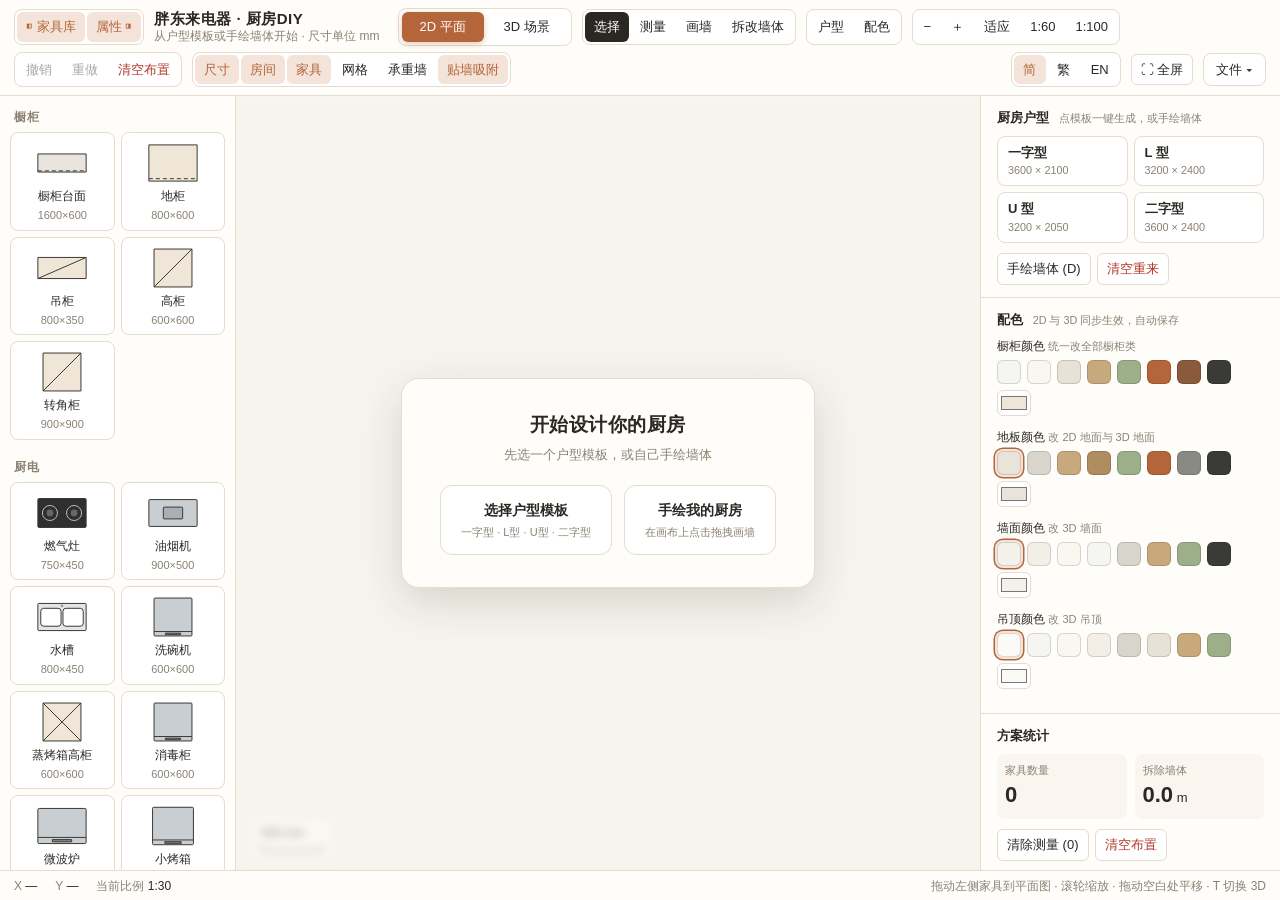
==== kitchen-diy/index.html @ dbfabd9e "Add files via upload" ====
<!doctype html>
<html lang="zh-CN">
<head>
<meta charset="utf-8">
<meta name="viewport" content="width=device-width,initial-scale=1,maximum-scale=1,user-scalable=no,viewport-fit=cover">
<meta name="apple-mobile-web-app-capable" content="yes">
<meta name="mobile-web-app-capable" content="yes">
<meta name="apple-mobile-web-app-status-bar-style" content="default">
<meta name="theme-color" content="#fffdf9">
<title>厨房 DIY 设计</title>
<style>
:root{
  --bg:#f3efe7; --paper:#f7f4ee; --panel:#fffdf9; --line:#e3dccf; --ink:#2b2824; --muted:#8a8174;
  --accent:#b5653a; --accent-soft:#f3e3d8; --teal:#2f5d62;
}
*{box-sizing:border-box}
html,body{margin:0;height:100%;background:var(--bg);color:var(--ink);overflow:hidden;overscroll-behavior:none;touch-action:manipulation;
  -webkit-text-size-adjust:100%;-webkit-tap-highlight-color:transparent;
  font:13px/1.5 -apple-system,BlinkMacSystemFont,"PingFang SC","Hiragino Sans GB","Microsoft YaHei",sans-serif}
button,input,select{font:inherit;color:inherit}
.app{display:grid;grid-template-rows:auto minmax(0,1fr) 30px;grid-template-columns:236px minmax(0,1fr) 300px;height:100vh;height:100dvh;
  padding:env(safe-area-inset-top) env(safe-area-inset-right) env(safe-area-inset-bottom) env(safe-area-inset-left);
  -webkit-user-select:none;user-select:none;-webkit-touch-callout:none}
input{-webkit-user-select:text;user-select:text}
header{grid-column:1/-1;display:flex;flex-wrap:wrap;align-items:center;gap:6px 10px;padding:8px 14px;
  background:var(--panel);border-bottom:1px solid var(--line)}
.brand{display:flex;flex-direction:column;margin-right:8px;line-height:1.25}
.brand b{font-size:15px;letter-spacing:.5px}
.brand span{color:var(--muted);font-size:12px}
.grp{display:flex;align-items:center;gap:2px;padding:2px;border:1px solid var(--line);border-radius:8px;background:#fff}
.btn{border:0;background:transparent;padding:5px 9px;border-radius:6px;cursor:pointer;white-space:nowrap}
.btn:hover{background:#f2ece2}
.btn.on{background:var(--ink);color:#fff}
.btn.chip.on{background:var(--accent-soft);color:var(--accent)}
#langSel .btn{min-width:32px;font-weight:500}
.btn.primary{background:var(--accent);color:#fff}
.btn.primary:hover{background:#9f5530}
.btn.danger{color:#b3372a}
.spacer{flex:1}
aside{background:var(--panel);overflow:auto;border-right:1px solid var(--line)}
aside.right{border-right:0;border-left:1px solid var(--line)}
.lib h4{margin:0;padding:12px 14px 6px;font-size:12px;color:var(--muted);font-weight:600;letter-spacing:1px}
.lib-grid{display:grid;grid-template-columns:1fr 1fr;gap:6px;padding:0 10px 6px}
.lib h4{position:sticky;top:0;z-index:1;background:var(--panel)}
.item{display:flex;flex-direction:column;align-items:center;gap:2px;padding:8px 4px 6px;border:1px solid var(--line);
  border-radius:8px;background:#fff;cursor:grab;user-select:none;touch-action:pan-y;transition:border-color .15s,transform .15s}
.item.dragging{border-color:var(--accent);opacity:.5}
@media (hover:hover){.item:hover{border-color:var(--accent);transform:translateY(-1px)}}
#ghost{position:fixed;left:0;top:0;z-index:30;pointer-events:none;opacity:.8;transform:translate(-50%,-50%);filter:drop-shadow(0 4px 10px rgba(40,30,20,.3))}
#ghost svg{width:100%;height:100%;display:block;overflow:visible}
.item svg{width:56px;height:44px}
.item b{font-weight:500;font-size:12px}
.item small{color:var(--muted);font-size:11px}
.hint{padding:10px 14px 16px;color:var(--muted);font-size:12px}
main{position:relative;overflow:hidden;background:var(--paper)}
#plan{width:100%;height:100%;display:block;touch-action:none;cursor:default}
#plan.panning{cursor:grabbing}
#plan.tool-measure{cursor:crosshair}
#plan .wall{pointer-events:none}
#plan.tool-demolish .wall{pointer-events:all;cursor:pointer}
#plan.tool-demolish .wall:hover{fill:#d9894f}
#plan.tool-select .room:hover{opacity:.82}
#plan .furn{cursor:move}
@media (hover:hover){#plan .furn:hover{filter:drop-shadow(0 0 2px rgba(181,101,58,.7))}}
[data-handle]{cursor:pointer}
[data-handle=size]{cursor:nwse-resize}
.scalebar{position:absolute;left:14px;bottom:12px;background:rgba(255,253,249,.92);border:1px solid var(--line);
  border-radius:8px;padding:6px 10px;font-size:12px;pointer-events:none}
.scalebar .bar{height:6px;border:1.5px solid var(--ink);border-top:0;margin-top:3px}
.modehint{position:absolute;left:50%;top:12px;transform:translateX(-50%);background:var(--ink);color:#fff;
  padding:5px 12px;border-radius:20px;font-size:12px;opacity:0;transition:opacity .2s;pointer-events:none}
.modehint.show{opacity:.9}
footer{grid-column:1/-1;display:flex;gap:18px;align-items:center;padding:0 14px;background:var(--panel);overflow:hidden;white-space:nowrap;
  border-top:1px solid var(--line);color:var(--muted);font-size:12px;font-variant-numeric:tabular-nums}
#tip{overflow:hidden;text-overflow:ellipsis}
footer b{color:var(--ink);font-weight:500}
#panel section{padding:12px 16px;border-bottom:1px solid var(--line)}
#panel h3{margin:0 0 8px;font-size:13px}
#panel h3 small{color:var(--muted);font-weight:400;margin-left:6px}
table{width:100%;border-collapse:collapse;font-variant-numeric:tabular-nums}
td{padding:4px 2px;border-bottom:1px dashed #eee6d9}
td.r{text-align:right}
tr.click{cursor:pointer}
tr.click:hover td{background:#faf5ee}
.sw{display:inline-block;width:12px;height:12px;border-radius:3px;border:1px solid rgba(0,0,0,.15);vertical-align:-2px;margin-right:6px}
.total{display:flex;justify-content:space-between;margin-top:8px;font-size:14px}
.total b{color:var(--accent)}
.muted{color:var(--muted)}
.form{display:grid;grid-template-columns:1fr 1fr;gap:8px}
.form label{display:flex;flex-direction:column;gap:3px;font-size:12px;color:var(--muted)}
.form label.full{grid-column:1/-1}
.form input,.form select{border:1px solid var(--line);border-radius:6px;padding:5px 7px;background:#fff;width:100%}
.form input[type=color]{padding:2px;height:30px}
.actions{display:flex;flex-wrap:wrap;gap:6px;margin-top:10px}
.actions .btn{border:1px solid var(--line);background:#fff}
.mats{display:grid;grid-template-columns:1fr 1fr;gap:6px}
.mat{display:flex;align-items:center;gap:8px;border:1px solid var(--line);border-radius:8px;padding:6px;background:#fff;cursor:pointer;text-align:left}
.mat.on{border-color:var(--accent);box-shadow:0 0 0 2px var(--accent-soft)}
.mat i{width:26px;height:26px;border-radius:5px;border:1px solid rgba(0,0,0,.12);flex:none}
.mat span{font-size:12px;line-height:1.3}
.mat small{display:block;color:var(--muted)}
.kbd{display:grid;grid-template-columns:auto 1fr;gap:3px 10px;font-size:12px;color:var(--muted)}
kbd{font:11px ui-monospace,Menlo,monospace;background:#f2ece2;border:1px solid var(--line);border-bottom-width:2px;border-radius:4px;padding:0 5px;color:var(--ink)}
.big{font-size:22px;font-weight:600;font-variant-numeric:tabular-nums}
.stats{display:grid;grid-template-columns:1fr 1fr;gap:8px;margin-bottom:6px}
.stats div{background:#faf6ef;border-radius:8px;padding:8px}
.stats small{display:block;color:var(--muted);font-size:11px}
#toast{position:fixed;left:50%;bottom:110px;transform:translateX(-50%) translateY(20px);background:var(--ink);color:#fff;
  padding:8px 16px;border-radius:8px;opacity:0;transition:.25s;pointer-events:none;z-index:10}
#toast.show{opacity:1;transform:translateX(-50%)}
/* ---------- 2D / 3D 切换 ---------- */
.seg{position:relative;padding:3px}
.seg .btn{position:relative;z-index:1;width:82px;transition:color .45s}
.seg .btn:hover{background:transparent}
.seg .pill{position:absolute;left:3px;top:3px;bottom:3px;width:82px;border-radius:6px;background:var(--accent);
  box-shadow:0 2px 6px rgba(181,101,58,.35);transition:transform .5s cubic-bezier(.65,0,.35,1)}
.seg .btn[data-view="2d"],body.m3d .seg .btn[data-view="3d"]{color:#fff}
body.m3d .seg .btn[data-view="2d"]{color:var(--ink)}
body.m3d .seg .pill{transform:translateX(84px)}
body.busy .seg{pointer-events:none}
body.m3d .only2d,body:not(.m3d) .only3d{display:none!important}
.only2d,.only3d{animation:fadeIn .45s ease both}
@keyframes fadeIn{from{opacity:0;transform:translateY(-4px)}to{opacity:1;transform:none}}
#plan{transition:opacity .45s ease,transform .45s ease}
main.is3d #plan{opacity:0;pointer-events:none}
.scalebar{transition:opacity .3s}
main.is3d .scalebar{opacity:0}
#view3d{position:absolute;inset:0;opacity:0;visibility:hidden;transition:opacity .45s ease,visibility 0s linear .45s}
main.is3d #view3d{opacity:1;visibility:visible;transition:opacity .45s ease}
#view3d canvas{display:block;outline:none}
#walkOverlay{position:absolute;inset:0;display:none;align-items:center;justify-content:center;background:rgba(30,28,25,.35);z-index:3;cursor:pointer}
#walkOverlay>div{background:var(--panel);border-radius:14px;padding:22px 28px;text-align:center;max-width:360px}
#walkOverlay h3{margin:0 0 6px}
#walkOverlay p{margin:4px 0;color:var(--muted)}
#cross{position:absolute;left:50%;top:50%;width:14px;height:14px;margin:-7px 0 0 -7px;z-index:2;display:none;pointer-events:none}
#cross:before,#cross:after{content:"";position:absolute;background:#fff;box-shadow:0 0 2px #000}
#cross:before{left:6px;top:0;width:2px;height:14px}#cross:after{top:6px;left:0;height:2px;width:14px}
#hint3d{position:absolute;left:50%;top:12px;transform:translateX(-50%);background:rgba(43,40,36,.82);color:#fff;border-radius:20px;
  padding:5px 14px;font-size:12px;z-index:2;pointer-events:none;white-space:nowrap;transition:opacity .4s}
main.animating #hint3d{opacity:0}
.rlabel{font-size:12px;font-weight:600;color:#2b2824;background:rgba(255,253,249,.9);border:1px solid var(--line);
  border-radius:12px;padding:2px 9px;white-space:nowrap;pointer-events:none}
.rlabel small{font-weight:400;color:var(--muted);margin-left:4px}
#roomList{padding:0 10px 6px;display:grid;grid-template-columns:1fr 1fr;gap:4px}
#roomList button{display:flex;flex-direction:column;width:100%;border:1px solid var(--line);background:#fff;padding:5px 8px;border-radius:7px;cursor:pointer;text-align:left;line-height:1.3}
#roomList button:hover{background:#f2ece2}
#roomList button.on{background:var(--accent-soft);color:var(--accent)}
#roomList small{color:var(--muted);font-variant-numeric:tabular-nums}
.range{display:flex;align-items:center;gap:6px;padding:0 8px;color:var(--muted);font-size:12px}
.range input{width:100px;accent-color:var(--accent)}
.menu{position:relative}
.menu summary{list-style:none;border:1px solid var(--line);background:#fff;border-radius:8px;padding:6px 12px}
.menu summary::-webkit-details-marker{display:none}
.menu-pop{position:absolute;right:0;top:calc(100% + 6px);display:flex;flex-direction:column;min-width:150px;background:#fff;
  border:1px solid var(--line);border-radius:10px;padding:4px;box-shadow:0 10px 30px rgba(40,30,20,.14);z-index:20;animation:fadeIn .2s ease}
.menu-pop .btn{text-align:left}
.range span{font-variant-numeric:tabular-nums;color:var(--ink)}
/* ---------- 选中后的浮动工具条 ---------- */
#fab{position:absolute;left:50%;bottom:16px;transform:translate(-50%,12px);display:flex;align-items:center;gap:4px;padding:5px;
  background:rgba(255,253,249,.97);border:1px solid var(--line);border-radius:14px;box-shadow:0 8px 26px rgba(40,30,20,.16);
  z-index:4;opacity:0;visibility:hidden;transition:opacity .2s,transform .2s,visibility 0s linear .2s;max-width:calc(100% - 24px)}
main.drawer-panel #fab{opacity:0;visibility:hidden}
#fab.show{opacity:1;visibility:visible;transform:translate(-50%,0);transition:opacity .2s,transform .2s}
#fab .name{padding:0 8px 0 6px;font-weight:600;max-width:9em;overflow:hidden;text-overflow:ellipsis;white-space:nowrap}
#fab .btn{border:1px solid transparent}
#fab .sep{width:1px;align-self:stretch;margin:4px 2px;background:var(--line)}
/* ---------- 触屏漫游摇杆 ---------- */
#joy{position:absolute;left:28px;bottom:28px;width:130px;height:130px;border-radius:50%;background:rgba(255,253,249,.25);
  border:2px solid rgba(255,255,255,.7);box-shadow:0 4px 18px rgba(0,0,0,.18);z-index:3;display:none;touch-action:none;backdrop-filter:blur(3px)}
#joy i{position:absolute;left:50%;top:50%;width:56px;height:56px;margin:-28px 0 0 -28px;border-radius:50%;background:rgba(255,253,249,.92);
  box-shadow:0 2px 8px rgba(0,0,0,.25);pointer-events:none}
#walkExit{position:absolute;right:16px;bottom:28px;z-index:3;display:none}
/* ---------- 触屏：加大点击区域 ---------- */
@media (pointer:coarse){
  body{font-size:14px}
  header{padding:8px 12px;gap:8px}
  .grp{padding:3px;border-radius:10px}
  .btn{padding:8px 12px;min-height:38px;border-radius:8px}
  .seg .btn,.seg .pill{width:92px}
  body.m3d .seg .pill{transform:translateX(94px)}
  .menu summary{padding:9px 14px}
  .menu-pop .btn{padding:11px 14px}
  .item{padding:10px 4px 8px}
  .form input,.form select{font-size:16px;padding:8px 9px}
  .form input[type=color]{height:40px}
  .actions .btn,#fab .btn{min-height:42px;padding:9px 14px}
  td{padding:7px 2px}
  #roomList button{padding:8px 10px}
  .mat{padding:9px 8px}
  .range input{width:120px!important}
}
/* ---------- 竖屏 / 窄屏（如 iPad 竖握）：侧栏改为抽屉 ---------- */
/* ---------- 宽屏：左右面板可收起 ---------- */
@media (min-width:1101px){
  .app{transition:grid-template-columns .3s cubic-bezier(.3,.7,.3,1)}
  .app.hide-lib{grid-template-columns:0 minmax(0,1fr) 300px}
  .app.hide-panel{grid-template-columns:236px minmax(0,1fr) 0}
  .app.hide-lib.hide-panel{grid-template-columns:0 minmax(0,1fr) 0}
  .app.hide-lib aside.lib,.app.hide-panel aside.right{overflow:hidden;border:0}
  aside{overflow-x:hidden}
  aside.lib>div{min-width:220px} #panel{min-width:284px}   /* 收起动画中内容不被挤压变形 */
}
/* ---------- 空白引导 / 户型模板 / 画墙 / 配色 ---------- */
#welcome{position:absolute;inset:0;z-index:5;display:flex;align-items:center;justify-content:center;
  background:rgba(247,244,238,.55);backdrop-filter:blur(4px);-webkit-backdrop-filter:blur(4px)}
#welcome[hidden]{display:none}
.wel-card{background:var(--panel);border:1px solid var(--line);border-radius:18px;padding:32px 38px;text-align:center;
  box-shadow:0 14px 44px rgba(40,30,20,.16);max-width:430px;margin:16px;animation:fadeIn .4s ease}
.wel-card h2{margin:0 0 6px;font-size:19px;letter-spacing:.5px}
.wel-card p{margin:0 0 20px;color:var(--muted);font-size:13px}
.wel-btns{display:flex;gap:12px;justify-content:center;flex-wrap:wrap}
.wel-btns .btn{border:1px solid var(--line);background:#fff;border-radius:12px;padding:14px 20px;font-size:14px;
  display:flex;flex-direction:column;gap:3px;align-items:center;min-width:150px}
.wel-btns .btn small{color:var(--muted);font-size:11px}
.wel-btns .btn:hover{border-color:var(--accent);color:var(--accent)}
.tpl-grid{display:grid;grid-template-columns:1fr 1fr;gap:6px}
.tpl-grid .btn{display:flex;flex-direction:column;align-items:flex-start;gap:2px;border:1px solid var(--line);
  background:#fff;border-radius:8px;padding:8px 10px;cursor:pointer;text-align:left;line-height:1.3}
.tpl-grid .btn:hover{border-color:var(--accent);color:var(--accent)}
.tpl-grid .btn small{color:var(--muted);font-variant-numeric:tabular-nums}
.swatches{display:flex;flex-wrap:wrap;gap:6px;align-items:center}
.swatches .swb{width:24px;height:24px;border-radius:6px;border:1px solid rgba(0,0,0,.14);cursor:pointer;padding:0}
.swatches .swb:hover{transform:scale(1.12)}
.swatches .swb.on{box-shadow:0 0 0 2px var(--accent-soft),0 0 0 3.5px var(--accent)}
.swatches input[type=color]{width:34px;height:26px;padding:1px;border:1px solid var(--line);border-radius:6px;background:#fff;cursor:pointer}
.cgroup{margin-bottom:12px}
.cgroup>div:first-child{font-size:12px;margin-bottom:5px}
.cgroup .note{color:var(--muted);font-size:11px;font-weight:400}
#plan.tool-draw .wall{pointer-events:all;cursor:pointer}
#plan.tool-draw .wall:hover{fill:#d9894f}
#plan .wall.wsel{stroke:#b5653a;stroke-width:2;stroke-dasharray:6 3;vector-effect:non-scaling-stroke}
.narrow-only{display:none!important}
@media (max-width:1100px){
  .grp.narrow-only{display:flex!important}
  .btn.narrow-only,#fab .btn.narrow-only{display:inline-block!important}
  .app{grid-template-columns:minmax(0,1fr)}
  main,aside.lib,aside.right{grid-row:2;grid-column:1}
  aside.lib,aside.right{position:relative;z-index:6;width:min(320px,86vw);transition:transform .3s cubic-bezier(.3,.7,.3,1),box-shadow .3s}
  aside.lib{justify-self:start;transform:translateX(-110%)}
  aside.right{justify-self:end;transform:translateX(110%)}
  aside.open{transform:none;box-shadow:0 0 30px rgba(40,30,20,.18)}
  .lib-grid{grid-template-columns:1fr 1fr 1fr}
  .brand span,footer .only2d{display:none!important}
}
.dxf-mask{position:fixed;inset:0;z-index:99;background:rgba(38,36,31,.45);display:flex;align-items:center;justify-content:center}
.dxf-dlg{background:var(--panel);border-radius:14px;padding:20px 22px;width:min(440px,92vw);max-height:82vh;overflow:auto;box-shadow:0 14px 44px rgba(0,0,0,.3)}
.dxf-dlg h3{margin:0 0 8px}
.dxf-layers{margin:10px 0;display:flex;flex-direction:column;gap:6px;max-height:38vh;overflow:auto;padding:2px}
.dxf-layers label{display:flex;gap:8px;align-items:center;font-size:14px;cursor:pointer}
.dxf-layers .muted{margin-left:auto}
.dxf-row{display:flex;justify-content:space-between;align-items:center;margin:12px 0;font-size:14px;gap:10px}
.dxf-actions{display:flex;justify-content:flex-end;gap:8px;margin-top:14px}
</style>
<script type="importmap">
{"imports":{
  "three":"./vendor/three.module.js",
  "three/addons/":"./vendor/addons/"
}}
</script>
</head>
<body>
<div class="app">
  <header>
    <div class="grp" id="paneBtns">
      <button class="btn chip" id="tgLib" data-en="◧ Library">◧ 家具库</button>
      <button class="btn chip" id="tgPanel" data-en="Properties ◨">属性 ◨</button>
    </div>
    <div class="brand"><b data-en="Pangdonglai Appliance · Kitchen DIY">胖东来电器 · 厨房DIY</b><span id="subtitle">厨房 DIY · 打造你的理想厨房 · 尺寸单位 mm</span></div>
    <div class="grp seg" id="viewSeg" title="切换 2D / 3D (T)" data-en-title="Switch 2D / 3D (T)">
      <span class="pill"></span>
      <button class="btn" data-view="2d" data-en="2D Plan">2D 平面</button>
      <button class="btn" data-view="3d" data-en="3D Scene">3D 场景</button>
    </div>
    <div class="grp only2d" id="tools">
      <button class="btn on" data-tool="select" title="选择 / 移动 (V)" data-en-title="Select / Move (V)" data-en="Select">选择</button>
      <button class="btn" data-tool="measure" title="测量 (M)" data-en-title="Measure (M)" data-en="Measure">测量</button>
      <button class="btn" data-tool="draw" title="手绘墙体 (D)" data-en-title="Draw walls (D)" data-en="Draw">画墙</button>
      <button class="btn" data-tool="demolish" title="拆改非承重墙 (X)" data-en-title="Demolish non-bearing walls (X)" data-en="Demolish">拆改墙体</button>
    </div>
    <div class="grp only2d">
      <button class="btn" id="btnLayout" title="选择户型模板 / 清空重来" data-en-title="Layout templates / start over" data-en="Layout">户型</button>
      <button class="btn" id="btnPalette" title="橱柜 / 地板 / 墙面 / 吊顶配色" data-en-title="Colors for cabinets / floor / walls / ceiling" data-en="Colors">配色</button>
    </div>
    <div class="grp only2d">
      <button class="btn" id="zoomOut" title="缩小" data-en-title="Zoom out">−</button>
      <button class="btn" id="zoomIn" title="放大" data-en-title="Zoom in">＋</button>
      <button class="btn" id="fit" title="适应窗口 (F)" data-en-title="Fit to window (F)" data-en="Fit">适应</button>
      <button class="btn" id="s60" title="按 1:60 显示" data-en-title="Show at 1:60">1:60</button>
      <button class="btn" id="s100" title="按 1:100 显示" data-en-title="Show at 1:100">1:100</button>
    </div>
    <div class="grp only3d" id="modes3d">
      <button class="btn on" data-mode="orbit" data-en="Orbit">鸟瞰</button>
      <button class="btn" data-mode="walk" data-en="Walk">漫游</button>
    </div>
    <div class="grp only3d">
      <button class="btn" id="vIso" data-en="Iso">斜视</button>
      <button class="btn" id="vTop" data-en="Top">俯视</button>
    </div>
    <div class="grp">
      <button class="btn" id="undo" title="撤销 (Ctrl+Z)" data-en-title="Undo (Ctrl+Z)" data-en="Undo">撤销</button>
      <button class="btn" id="redo" title="重做 (Ctrl+Shift+Z)" data-en-title="Redo (Ctrl+Shift+Z)" data-en="Redo">重做</button>
      <button class="btn danger" id="clearAll" title="清空所有家具家电（可撤销）" data-en-title="Remove all furniture and appliances (undoable)" data-en="Clear">清空布置</button>
    </div>
    <div class="grp only2d" id="layers">
      <button class="btn chip on" data-layer="dims" data-en="Dims">尺寸</button>
      <button class="btn chip on" data-layer="labels" data-en="Rooms">房间</button>
      <button class="btn chip on" data-layer="furn" data-en="Furniture">家具</button>
      <button class="btn chip" data-layer="grid" data-en="Grid">网格</button>
      <button class="btn chip" data-layer="bearing" data-en="Bearing walls">承重墙</button>
      <button class="btn chip on" data-layer="wallSnap" title="拖动家具时贴墙吸附" data-en-title="Snap furniture to walls while dragging" data-en="Wall snap">贴墙吸附</button>
    </div>
    <div class="grp only3d">
      <button class="btn chip on" data-cut="2.8" data-en="Full walls">全高墙</button>
      <button class="btn chip" data-cut="1.2" data-en="Cut walls">剖切墙</button>
    </div>
    <div class="grp only3d" id="toggles3d">
      <button class="btn chip on" data-t="furn" data-en="Furniture">家具</button>
      <button class="btn chip on" data-t="labels" data-en="Labels">房间名</button>
      <button class="btn chip" data-t="night" data-en="Night">夜景</button>
    </div>
    <div class="grp only3d"><label class="range"><span data-en="Sun">日照</span> <input type="range" id="sun" min="7" max="18" step=".25" value="10" style="width:84px"><span id="sunT">10:00</span></label></div>
    <div class="spacer"></div>
    <div class="grp" id="langSel" role="group" aria-label="Language / 语言">
      <button class="btn chip" data-lang="zh" title="简体中文">简</button>
      <button class="btn chip" data-lang="zht" title="繁體中文">繁</button>
      <button class="btn chip" data-lang="en" title="English">EN</button>
    </div>
    <button class="btn" id="fullscreen" title="全屏 (Shift+F)" style="border:1px solid var(--line);background:#fff">⛶ 全屏</button>
    <details class="menu"><summary class="btn" data-en="File ▾">文件 ▾</summary>
      <div class="menu-pop">
        <button class="btn" id="exportPng" data-en="Export image">导出图片</button>
        <button class="btn" id="exportJson" data-en="Export plan JSON">导出方案 JSON</button>
        <button class="btn" id="importJson" data-en="Import plan">导入方案</button>
        <button class="btn" id="importDxf" data-en="Import DXF floor plan">导入 DXF 户型</button>
        <button class="btn danger" id="reset" data-en="Reset to default">重置为默认方案</button>
      </div></details>
    <input type="file" id="fileIn" accept=".json,application/json" hidden>
    <input type="file" id="dxfIn" accept=".dxf" hidden>
  </header>

  <aside class="lib">
    <div id="lib3d" class="only3d">
      <h4 data-en="Rooms · click to fly there">房间 · 点击飞到该房间</h4>
      <div id="roomList"></div>
    </div>
    <div id="lib"></div>
  </aside>

  <main id="stage">
    <svg id="plan" class="tool-select" font-family="-apple-system,'PingFang SC','Microsoft YaHei',sans-serif">
      <defs id="defs"></defs>
      <g id="gGrid"></g>
      <g id="gRooms"></g>
      <g id="gFurn"></g>
      <g id="gWalls"></g>
      <g id="gOpen"></g>
      <g id="gLabels" pointer-events="none"></g>
      <g id="gDims" pointer-events="none"></g>
      <g id="gMeasure" pointer-events="none"></g>
      <g id="gSel"></g>
    </svg>
    <div id="view3d">
      <div id="walkOverlay"><div><h3 data-en="Walk mode">漫游模式</h3>
        <p id="wo1"></p>
        <p id="wo2"></p>
        <p id="wo3"></p></div></div>
      <div id="cross"></div>
      <div id="joy"><i></i></div>
      <button class="btn primary" id="walkExit" data-en="Exit walk">退出漫游</button>
      <div id="hint3d"></div>
    </div>
    <div class="scalebar" id="scalebar"><span id="sbText">1 m</span><div class="bar" id="sbBar"></div></div>
    <div class="modehint" id="modehint"></div>
    <div id="welcome" hidden>
      <div class="wel-card">
        <h2 data-en="Start your kitchen design">开始设计你的厨房</h2>
        <p data-en="Pick a layout template, or draw the walls yourself">先选一个户型模板，或自己手绘墙体</p>
        <div class="wel-btns">
          <button class="btn" id="welTpl"><b data-en="Layout templates">选择户型模板</b><small data-en="I / L / U / parallel shapes">一字型 · L型 · U型 · 二字型</small></button>
          <button class="btn" id="welDraw"><b data-en="Draw walls by hand">手绘我的厨房</b><small data-en="Click-drag on the canvas to draw">在画布上点击拖拽画墙</small></button>
        </div>
      </div>
    </div>
    <div id="fab"></div>
  </main>

  <aside class="right"><div id="panel"></div></aside>

  <footer>
    <span class="only2d">X <b id="cx">—</b></span><span class="only2d">Y <b id="cy">—</b></span>
    <span class="only2d"><span data-en="Scale">当前比例</span> <b id="ratio">—</b></span>
    <span id="hover" class="only2d"></span>
    <span class="spacer"></span>
    <span id="tip"></span>
  </footer>
</div>
<div id="toast"></div>

<script src="./vendor/dxf-parser.js"></script>
<script>
/* ======================= 多语言（中文 / English，默认中文） ======================= */
const LANG_KEY = 'huxing-lang';
const LANGS = ['zh', 'zht', 'en'];             // 简体 / 繁體（台湾用字）/ English
let LANG = (() => { try { const l = localStorage.getItem(LANG_KEY); return LANGS.includes(l) ? l : 'zh'; } catch(e) { return 'zh'; } })();
// 简 → 繁：先按词替换一字多义的字，再逐字查表（表由 OpenCC s2tw 按本页用到的字生成）
const S2T_PHRASES = [['布置','佈置'],['布局','佈局'],['台面','檯面'],['复制','複製']];
const S2T = new Map(('与與两兩个個为為书書于於仅僅从從价價会會传傳体體余餘侧側倾傾储儲儿兒关關内內写寫净淨准準击擊则則刚剛删刪制製办辦动動势勢区區单單占佔卧臥卫衛厅廳历歷压壓厨廚双雙发發变變叶葉后後吗嗎听聽启啟哑啞围圍图圖圆圓场場坐座块塊垫墊墙牆处處备備复復头頭妆妝婴嬰实實宽寬对對导導层層屉屜属屬岛島带帶干乾并並库庫应應开開当當径徑态態总總悬懸懒懶户戶护護拟擬择擇挂掛挡擋挤擠损損换換据據摆擺摇搖撑撐数數无無时時显顯暂暫机機杂雜杆桿条條来來松鬆构構柜櫃标標栈棧栏欄样樣梁樑棱稜椭橢横橫橱櫥气氣没沒注註浅淺测測浏瀏游遊滚滾满滿灯燈灵靈点點热熱状狀独獨环環现現电電画畫监監盖蓋盘盤砖磚确確离離积積称稱竖豎筑築签籤类類约約级級线線结結绕繞绘繪给給统統继繼绿綠缀綴编編缝縫缩縮网網联聯脚腳获獲虚虛装裝见見视視览覽触觸计計认認让讓议議记記设設识識译譯该該语語请請读讀调調负負败敗质質贴貼赶趕转轉轮輪软軟轴軸轻輕载載较較辅輔辑輯边邊过過这這进進远遠适適选選邻鄰里裡针針钢鋼钮鈕铰鉸铺鋪销銷锁鎖键鍵镜鏡长長门門闭閉闲閒间間阅閱阳陽阴陰阶階随隨隐隱静靜页頁顶頂项項顺順颜顏飘飄飞飛马馬鸟鳥齐齊龙龍烟煙').match(/../gu).map(p => [...p]));
const s2t = s => S2T_PHRASES.reduce((a, [f, t]) => a.replaceAll(f, t), s).replace(/[\u3400-\u9fff]/g, c => S2T.get(c) || c);
const tr = (zh, en) => LANG === 'en' ? en : LANG === 'zht' ? s2t(zh) : zh;
// 内置的房间 / 材料 / 家具名称存的是中文；英文界面下显示译名，用户自己改过的名称原样显示
const NAMES_EN = {
  '厨房':'Kitchen', '厨房门':'Kitchen Door',
  '橡木地板':'Oak Flooring', '胡桃木地板':'Walnut Flooring', '800 地砖':'800 Tile', '600 地砖':'600 Tile', '大理石':'Marble',
  '300 防滑砖':'300 Anti-slip Tile', '水磨石':'Terrazzo', '满铺地毯':'Wall-to-wall Carpet',
  '橱柜':'Cabinets', '厨电':'Kitchen Appliances', '餐桌':'Dining Table', '其他':'Others',
  '六人餐桌':'6-Seat Dining Table', '圆桌':'Round Table', '餐椅':'Dining Chair', '岛台':'Kitchen Island',
  '吧椅':'Bar Stool', '橱柜台面':'Kitchen Counter', '地柜':'Base Cabinet', '吊柜':'Wall Cabinet', '高柜':'Tall Cabinet',
  '转角柜':'Corner Cabinet', '燃气灶':'Gas Stove', '油烟机':'Range Hood', '水槽':'Sink', '洗碗机':'Dishwasher',
  '蒸烤箱高柜':'Oven Tower', '消毒柜':'Sterilizer Cabinet', '微波炉':'Microwave', '小烤箱':'Mini Oven',
  '冰箱':'Fridge', '对开门冰箱':'French-door Fridge', '餐边柜':'Sideboard',
  '洗衣机':'Washer', '烘干机':'Dryer', '空气净化器':'Air Purifier', '垃圾桶':'Trash Bin',
};
const nm = s => LANG === 'en' ? (NAMES_EN[s] ?? s) : LANG === 'zht' ? s2t(s) : s;
// 静态文案：元素上写 data-en / data-en-title，中文原文首次切换时存进 dataset
function applyStaticLang(){
  document.documentElement.lang = {zh:'zh-CN', zht:'zh-TW', en:'en'}[LANG];
  document.title = tr('厨房 DIY 设计', 'Kitchen DIY Designer');
  document.querySelectorAll('[data-en]').forEach(el => { el.dataset.zh ??= el.textContent; el.textContent = tr(el.dataset.zh, el.dataset.en); });
  document.querySelectorAll('[data-en-title]').forEach(el => { el.dataset.zhTitle ??= el.title; el.title = tr(el.dataset.zhTitle, el.dataset.enTitle); });
  document.querySelectorAll('#langSel [data-lang]').forEach(b => { const on = b.dataset.lang === LANG; b.classList.toggle('on', on); b.setAttribute('aria-pressed', on); });
}

/* ============================================================
 *  厨房户型数据（单位 mm，原点 = 左侧外墙内皮 / 顶部外墙内皮）
 *  初始为空白画布；用户选择模板或手绘后写入 state.layout，
 *  applyLayout() 把当前户型同步到下列变量（3D 模块经 window.L 读取）。
 * ============================================================ */
// 墙体：[x0,y0,x1,y1,类型]  b=承重(黑) e=外墙 n=可拆非承重 low=矮墙
let WALLS = [];
// 窗
let WINS = [];
// 平开门：洞口、铰点、关闭方向、开启方向、门宽
let DOORS = [];
// 推拉门
let SLIDES = [];
const R = (x0,y0,x1,y1) => [[x0,y0],[x1,y0],[x1,y1],[x0,y1]];
let ROOMS = [];

/* ---------- 预置户型模板 ---------- */
// U 型：净 3200×2050，顶墙 1500 窗，底墙 800 门洞，右上角 400×400 烟道井（承重）
const TPL_U = () => ({
  walls:[[-240,-240,850,0,'e'],[2350,-240,3440,0,'e'],
    [-240,2050,240,2290,'e'],[1040,2050,3440,2290,'e'],
    [-240,0,0,2290,'e'],[3200,-240,3440,2050,'e'],
    [2800,0,3200,400,'b']],
  wins:[[850,-240,2350,0]],
  doors:[{name:'厨房门',rect:[240,2050,1040,2290],h:[1040,2050],c:[-1,0],o:[0,-1],len:800,entry:true}],
  slides:[],
  rooms:[{id:'kitchen', name:'厨房', poly:R(0,0,3200,2050), mat:'antislip', at:[1600,1025]}],
});
// 一字型：净 3600×2100，顶墙 1500 窗，底墙 800 门洞，右上角烟道井
const TPL_I = () => ({
  walls:[[-240,-240,900,0,'e'],[2400,-240,3840,0,'e'],
    [-240,2100,600,2340,'e'],[1400,2100,3840,2340,'e'],
    [-240,0,0,2340,'e'],[3600,-240,3840,2100,'e'],
    [3200,0,3600,400,'b']],
  wins:[[900,-240,2400,0]],
  doors:[{name:'厨房门',rect:[600,2100,1400,2340],h:[1400,2100],c:[-1,0],o:[0,-1],len:800,entry:true}],
  slides:[],
  rooms:[{id:'kitchen', name:'厨房', poly:R(0,0,3600,2100), mat:'antislip', at:[1800,1050]}],
});
// L 型：净 3200×2400，顶墙 1400 窗，底墙 800 门洞，左上角烟道井
const TPL_L = () => ({
  walls:[[-240,-240,800,0,'e'],[2200,-240,3440,0,'e'],
    [-240,2400,400,2640,'e'],[1200,2400,3440,2640,'e'],
    [-240,0,0,2640,'e'],[3200,-240,3440,2400,'e'],
    [0,0,400,400,'b']],
  wins:[[800,-240,2200,0]],
  doors:[{name:'厨房门',rect:[400,2400,1200,2640],h:[1200,2400],c:[-1,0],o:[0,-1],len:800,entry:true}],
  slides:[],
  rooms:[{id:'kitchen', name:'厨房', poly:R(0,0,3200,2400), mat:'antislip', at:[1600,1200]}],
});
// 二字型：净 3600×2400，顶墙 1500 窗，底墙 800 门洞，右上角烟道井
const TPL_II = () => ({
  walls:[[-240,-240,1050,0,'e'],[2550,-240,3840,0,'e'],
    [-240,2400,1400,2640,'e'],[2200,2400,3840,2640,'e'],
    [-240,0,0,2640,'e'],[3600,-240,3840,2400,'e'],
    [3200,0,3600,400,'b']],
  wins:[[1050,-240,2550,0]],
  doors:[{name:'厨房门',rect:[1400,2400,2200,2640],h:[2200,2400],c:[-1,0],o:[0,-1],len:800,entry:true}],
  slides:[],
  rooms:[{id:'kitchen', name:'厨房', poly:R(0,0,3600,2400), mat:'antislip', at:[1800,1200]}],
});
const TEMPLATES = [
  {id:'yi',  name:'一字型', size:'3600 × 2100', make:TPL_I},
  {id:'ll',  name:'L 型',  size:'3200 × 2400', make:TPL_L},
  {id:'uu',  name:'U 型',  size:'3200 × 2050', make:TPL_U},
  {id:'er',  name:'二字型', size:'3600 × 2400', make:TPL_II},
];
// 3D 模块通过这里读取当前户型与视图中心
window.L = {walls:WALLS, wins:WINS, doors:DOORS, slides:SLIDES, rooms:ROOMS};
function applyLayout(){
  const l = state?.layout || null;
  WALLS = l?.walls || []; WINS = l?.wins || []; DOORS = l?.doors || []; SLIDES = l?.slides || []; ROOMS = l?.rooms || [];
  // 手绘户型没有 rooms：若墙体能围合出矩形（四边均有墙覆盖），自动生成地面
  if (WALLS.length && !ROOMS.length){
    const xs = WALLS.flatMap(w => [w[0],w[2]]), ys = WALLS.flatMap(w => [w[1],w[3]]);
    const x0 = Math.min(...xs), x1 = Math.max(...xs), y0 = Math.min(...ys), y1 = Math.max(...ys);
    const horiz = WALLS.filter(w => w[3]-w[1] <= w[2]-w[0]);   // 水平墙
    const vert  = WALLS.filter(w => w[3]-w[1] >  w[2]-w[0]);   // 垂直墙
    const coverH = yEdge => horiz.some(w => w[1] <= yEdge+1 && w[3] >= yEdge-1 && w[0] <= x0+300 && w[2] >= x1-300);
    const coverV = xEdge => vert.some(w => w[0] <= xEdge+1 && w[2] >= xEdge-1 && w[1] <= y0+300 && w[3] >= y1-300);
    if (coverH(y0) && coverH(y1) && coverV(x0) && coverV(x1)){
      const th = e => (horiz.find(w => w[1] <= e+1 && w[3] >= e-1 && w[0] <= x0+300 && w[2] >= x1-300) || [0,0,0,0]);
      const tv = e => (vert.find(w => w[0] <= e+1 && w[2] >= e-1 && w[1] <= y0+300 && w[3] >= y1-300) || [0,0,0,0]);
      const t0 = th(y0), t1 = th(y1), l0 = tv(x0), r0 = tv(x1);
      const ix0 = Math.max(l0[0],l0[2]), ix1 = Math.min(r0[0],r0[2]), iy0 = Math.max(t0[1],t0[3]), iy1 = Math.min(t1[1],t1[3]);
      if (ix1-ix0 > 500 && iy1-iy0 > 500){
        ROOMS = [{id:'kitchen', name:tr('厨房','Kitchen'), poly:R(ix0,iy0,ix1,iy1), mat:'antislip', at:[(ix0+ix1)/2,(iy0+iy1)/2]}];
        if (state?.layout) state.layout.rooms = ROOMS;
      }
    }
  }
  // state.rooms 覆盖层补种子（名字 / 地面材质可在房间面板修改）
  ROOMS.forEach(r => { if (state && !state.rooms[r.id]) state.rooms[r.id] = {name:r.name, mat:r.mat || 'antislip'}; });
  Object.assign(window.L, {walls:WALLS, wins:WINS, doors:DOORS, slides:SLIDES, rooms:ROOMS});
  window.reCenter3D?.();
  // 视图边界：包住所户型内容 + 周边标注空间；空白时给一个以原点为中心的默认范围
  const pts = [];
  WALLS.forEach(w => pts.push([w[0],w[1]],[w[2],w[3]]));
  WINS.forEach(w => pts.push([w[0],w[1]],[w[2],w[3]]));
  DOORS.forEach(d => pts.push([d.rect[0],d.rect[1]],[d.rect[2],d.rect[3]]));
  ROOMS.forEach(r => r.poly.forEach(p => pts.push(p)));
  if (pts.length){
    const xs = pts.map(p=>p[0]), ys = pts.map(p=>p[1]);
    const x0 = Math.min(...xs)-1300, y0 = Math.min(...ys)-1350, x1 = Math.max(...xs)+1300, y1 = Math.max(...ys)+1400;
    BOUNDS = {x:x0, y:y0, w:x1-x0, h:y1-y0};
  } else BOUNDS = {x:-3000, y:-2400, w:6000, h:4800};
}
// 选用模板：写入 state（可撤销），清空家具与选中，重新定位视图
function useTemplate(id){
  const t = TEMPLATES.find(t => t.id === id); if (!t) return;
  if ((WALLS.length || state.furniture.length) && !confirm(tr(`套用「${t.name}」模板？当前墙体与布置会被替换（可撤销）。`, `Apply the "${t.name}" template? Current walls and layout will be replaced (undoable).`))) return;
  ui.sel = null; ui.wallSel = null;
  mutate(() => { state.layout = t.make(); state.furniture = []; state.demolished = []; state.measures = []; });
  applyLayout(); renderAll(); fitView();
  toast(tr(`已生成「${t.name}」户型`, `"${t.name}" layout created`));
}
// 清空重来：回到空白初始态（可撤销）
function startOver(){
  if (!WALLS.length && !state.furniture.length) return;
  if (!confirm(tr('清空墙体、家具与测量线，回到空白画布？（可撤销）', 'Clear walls, furniture and measurements, back to a blank canvas? (undoable)'))) return;
  ui.sel = null; ui.wallSel = null; ui.welOff = false;
  mutate(() => { state.layout = null; state.furniture = []; state.demolished = []; state.measures = []; });
  applyLayout(); renderAll(); fitView();
}
const MATS = {
  wood:    {name:'橡木地板', sw:'#d8b88a'},
  walnut:  {name:'胡桃木地板', sw:'#9b7250'},
  tile800: {name:'800 地砖', sw:'#ebe6dc'},
  tile600: {name:'600 地砖', sw:'#dfe3e1'},
  marble:  {name:'大理石', sw:'#f1eee8'},
  antislip:{name:'300 防滑砖', sw:'#d3d8d4'},
  terrazzo:{name:'水磨石', sw:'#e6dfd3'},
  carpet:  {name:'满铺地毯', sw:'#c9c3d3'},
  custom:  {name:'自定义地板色', sw:'#e9e4da'},
};
// 家具库：[类型, 名称, 宽, 深, 颜色]
const LIB = [
  {cat:'橱柜', items:[
    ['counter','橱柜台面',1600,600,'#e9e5de'],['basecab','地柜',800,600,'#efe6d8'],
    ['wallcab','吊柜',800,350,'#efe6d8'],['tallcab','高柜',600,600,'#efe6d8'],['cornercab','转角柜',900,900,'#efe6d8']]},
  {cat:'厨电', items:[
    ['stove','燃气灶',750,450,'#dcdcdc'],['hood','油烟机',900,500,'#c9ced3'],['ksink','水槽',800,450,'#e1e6ea'],
    ['dishwasher','洗碗机',600,600,'#c9ced3'],['ovencol','蒸烤箱高柜',600,600,'#efe6d8'],['disinf','消毒柜',600,600,'#c9ced3'],
    ['microwave','微波炉',550,400,'#c9ced3'],['oven','小烤箱',600,550,'#c9ced3'],
    ['fridge','冰箱',700,700,'#dfe4e8'],['fridge','对开门冰箱',910,700,'#c9ced3']]},
  {cat:'餐桌', items:[
    ['table','餐桌',1400,800,'#e2cfb4'],['table','六人餐桌',1800,900,'#d8c2a2'],['roundtable','圆桌',1000,1000,'#e2cfb4'],
    ['chair','餐椅',450,480,'#cfc6b8'],['island','岛台',1800,900,'#e9e5de'],['barstool','吧椅',420,420,'#6b5d4c'],
    ['cabinet','餐边柜',1600,400,'#efe6d8']]},
  {cat:'其他', items:[
    ['washer','洗衣机',600,600,'#e6ebee'],['dryer','烘干机',600,600,'#e6ebee'],
    ['purifier','空气净化器',400,300,'#f4f4f2'],['trashbin','垃圾桶',300,300,'#d8d4c8']]},
];
const typeColor = t => { for (const c of LIB) for (const i of c.items) if (i[0]===t) return i[4]; return '#eee'; };

let _n = 1;
const uid = () => 'f' + Date.now().toString(36) + (_n++);
const F = (type,name,cx,cy,w,d,rot=0,color) => ({id:uid(),type,name,cx,cy,w,d,rot,color:color||typeColor(type)});

// 初始状态：空白画布，无任何预摆家具与墙体
function defaultState(){
  return {furniture:[], rooms:{}, demolished:[], measures:[], layout:null,
    theme:{floor:'#e9e4da', wall:'#f4f1eb', ceil:'#fbfaf7'}};
}

const STORE = 'kitchen-diy-v1';
function load(){
  try { const s = JSON.parse(localStorage.getItem(STORE)); if (s && Array.isArray(s.furniture)) return fixState(s); } catch(e) {}
  return null;
}
function fixState(s){
  s.rooms = s.rooms || {};
  s.demolished = s.demolished || []; s.measures = s.measures || [];
  s.layout = s.layout || null;
  s.theme = Object.assign({floor:'#e9e4da', wall:'#f4f1eb', ceil:'#fbfaf7'}, s.theme || {});
  return s;
}

const PX_MM = 25.4 / 96;                       // 1 CSS px = 0.2646 mm
const COARSE = matchMedia('(pointer:coarse)').matches;   // iPad / 手机等触屏为主的设备
const TAP = COARSE ? 9 : 4;                    // 手指按下后移动超过该像素才算拖动
const narrow = () => matchMedia('(max-width:1100px)').matches;
let BOUNDS = {x:-3000, y:-2400, w:6000, h:4800};
const $ = s => document.querySelector(s);
const svg = $('#plan');


/* ======================= 状态 / 历史 / 存储 ======================= */
let state = load() || defaultState();
applyLayout();                                 // 把存档里的户型同步到 WALLS / WINS / DOORS / ROOMS
const ui = {tool:'select', sel:null, mA:null, mCur:null, wallSel:null, drawCur:null,
  layers:{dims:true, labels:true, furn:true, grid:false, bearing:false, wallSnap:true}};
let view = {x0:0, y0:0, s:.06};
const undoStack = [], redoStack = [];

function save(){ try { localStorage.setItem(STORE, JSON.stringify(state)); } catch(e) {} }
const snap = () => JSON.stringify(state);
function commit(before){ undoStack.push(before); if (undoStack.length > 150) undoStack.shift(); redoStack.length = 0; save(); }
function mutate(fn){ const b = snap(); fn(); commit(b); renderAll(); }
function undo(){ if (!undoStack.length) return toast(tr('没有可撤销的操作', 'Nothing to undo')); redoStack.push(snap()); state = JSON.parse(undoStack.pop()); validateSel(); applyLayout(); save(); renderAll(); }
function redo(){ if (!redoStack.length) return; undoStack.push(snap()); state = JSON.parse(redoStack.pop()); validateSel(); applyLayout(); save(); renderAll(); }
function validateSel(){
  if (ui.sel?.kind==='furn' && !getF(ui.sel.id)) ui.sel = null;
  if (ui.wallSel && !WALLS[+ui.wallSel.slice(1)]) ui.wallSel = null;
}
const getF = id => state.furniture.find(f => f.id === id);

/* ======================= 几何工具 ======================= */
const area = poly => Math.abs(poly.reduce((a,p,i) => { const q = poly[(i+1)%poly.length]; return a + p[0]*q[1] - q[0]*p[1]; }, 0)) / 2 / 1e6;
const perim = poly => poly.reduce((a,p,i) => { const q = poly[(i+1)%poly.length]; return a + Math.hypot(q[0]-p[0], q[1]-p[1]); }, 0) / 1000;
const bbox = poly => { const xs = poly.map(p=>p[0]), ys = poly.map(p=>p[1]); return [Math.min(...xs),Math.min(...ys),Math.max(...xs),Math.max(...ys)]; };
function aabb(f){ const a = f.rot*Math.PI/180, c = Math.abs(Math.cos(a)), s = Math.abs(Math.sin(a)); return {hw:f.w/2*c + f.d/2*s, hh:f.w/2*s + f.d/2*c}; }
const fmt = (n, d=2) => n.toFixed(d);
const norm = a => ((Math.round(a) % 360) + 360) % 360;
function snapRects(){ return WALLS.filter((w,i) => !state.demolished.includes('w'+i)).concat(WINS); }

/* ======================= 颜色 / 材质图案 ======================= */
function hex2rgb(h){ h = h.replace('#',''); if (h.length===3) h = h.split('').map(c=>c+c).join(''); const n = parseInt(h,16); return [(n>>16)&255,(n>>8)&255,n&255]; }
function shade(h,k){ const f = v => Math.max(0,Math.min(255,Math.round(k>1 ? v+(255-v)*(k-1)*2 : v*k))); return '#'+hex2rgb(h).map(v=>f(v).toString(16).padStart(2,'0')).join(''); }

function buildDefs(){
  const plank = (id,base,line) => `<pattern id="m-${id}" patternUnits="userSpaceOnUse" width="1800" height="360">
      <rect width="1800" height="360" fill="${base}"/>
      <path d="M0 0H1800M0 180H1800M1200 0V180M600 180V360" stroke="${line}" stroke-width="10"/>
      <path d="M100 70Q500 60 900 85T1700 75M200 260Q700 250 1100 275T1750 262" stroke="${line}" stroke-width="5" fill="none" opacity=".45"/></pattern>`;
  const tile = (id,size,base,line) => `<pattern id="m-${id}" patternUnits="userSpaceOnUse" width="${size}" height="${size}">
      <rect width="${size}" height="${size}" fill="${base}"/><path d="M0 0H${size}M0 0V${size}" stroke="${line}" stroke-width="10"/></pattern>`;
  $('#defs').innerHTML =
    plank('wood','#dcc09a','#bf9d70') + plank('walnut','#a57c56','#80593a') +
    tile('tile800',800,'#ece7de','#d3cabb') + tile('tile600',600,'#e2e6e3','#c4cbc6') + tile('antislip',300,'#d6dbd7','#b3bab4') +
    `<pattern id="m-marble" patternUnits="userSpaceOnUse" width="1200" height="1200">
      <rect width="1200" height="1200" fill="#f3f0ea"/><path d="M0 0H1200M0 0V1200" stroke="#dcd5c8" stroke-width="10"/>
      <path d="M-50 300C250 260 380 520 700 470S1100 640 1260 600M200 1200C300 950 520 980 640 820" stroke="#d6cfc2" stroke-width="12" fill="none"/></pattern>
    <pattern id="m-terrazzo" patternUnits="userSpaceOnUse" width="500" height="500">
      <rect width="500" height="500" fill="#e8e1d5"/>
      <circle cx="60" cy="80" r="22" fill="#b9a58c"/><circle cx="310" cy="140" r="16" fill="#8fa3a0"/><circle cx="190" cy="330" r="26" fill="#c9b7a2"/>
      <circle cx="420" cy="400" r="18" fill="#a88f76"/><circle cx="90" cy="440" r="12" fill="#8fa3a0"/><circle cx="440" cy="40" r="10" fill="#b9a58c"/></pattern>
    <pattern id="m-carpet" patternUnits="userSpaceOnUse" width="120" height="120">
      <rect width="120" height="120" fill="#c9c3d3"/><circle cx="30" cy="30" r="8" fill="#bab3c6"/><circle cx="90" cy="90" r="8" fill="#bab3c6"/></pattern>
    <pattern id="m-custom" patternUnits="userSpaceOnUse" width="600" height="600">
      <rect width="600" height="600" fill="${state?.theme?.floor || '#e9e4da'}"/>
      <path d="M0 0H600M0 0V600" stroke="${shade(state?.theme?.floor || '#e9e4da', .88)}" stroke-width="6" opacity=".5"/></pattern>
    <pattern id="grid" patternUnits="userSpaceOnUse" width="1000" height="1000">
      <path d="M500 0V1000M0 500H1000" stroke="#e5dfd3" stroke-width="8"/><path d="M0 0V1000M0 0H1000" stroke="#d8d0c1" stroke-width="14"/></pattern>`;
}

/* ======================= 家具图例 ======================= */
const ST = 'stroke="#3d3a34" stroke-width="1" vector-effect="non-scaling-stroke"';
const rc = (x,y,w,h,f,ex='') => `<rect x="${x}" y="${y}" width="${Math.max(0,w)}" height="${Math.max(0,h)}" fill="${f}" ${ST} ${ex}/>`;
const ec = (cx,cy,rx,ry,f,ex='') => `<ellipse cx="${cx}" cy="${cy}" rx="${Math.max(0,rx)}" ry="${Math.max(0,ry)}" fill="${f}" ${ST} ${ex}/>`;
const ln = (x1,y1,x2,y2,ex='') => `<line x1="${x1}" y1="${y1}" x2="${x2}" y2="${y2}" ${ST} ${ex}/>`;
const pa = (d,f='none',ex='') => `<path d="${d}" fill="${f}" ${ST} ${ex}/>`;
const DASH = 'stroke-dasharray="4 3"';

function furnSVG(t,w,d,c){
  const x = -w/2, y = -d/2, m = Math.min(w,d);
  switch (t){
    case 'bed': {
      let s = rc(x,y,w,d,'#fbf8f2','rx="30"') + rc(x,y,w,Math.min(90,d*.05),shade(c,.62),'rx="20"');
      const ph = Math.min(360,d*.18), py = y+150;
      if (w >= 1300){ const pw = (w-240)/2; s += rc(x+80,py,pw,ph,'#fff','rx="70"') + rc(x+160+pw,py,pw,ph,'#fff','rx="70"'); }
      else s += rc(x+80,py,w-160,ph,'#fff','rx="70"');
      const by = py+ph+110, bh = y+d-15-by;
      s += rc(x+15,by,w-30,bh,c,'rx="40"') + pa(`M${x+15} ${by+300}H${x+w-15}`,'none',DASH);
      s += pa(`M${x+w-15-Math.min(420,w*.3)} ${by}L${x+w-15} ${by}L${x+w-15} ${by+Math.min(420,w*.3)}Z`, shade(c,1.12));
      return s;
    }
    case 'sofa': case 'armchair': {
      const b = d*.24, a = Math.min(200,w*.13), n = t==='armchair' ? 1 : (w>2200 ? 3 : 2), cw = (w-2*a)/n, dk = shade(c,.85);
      let s = rc(x,y,w,d,dk,'rx="60"');
      for (let i=0;i<n;i++) s += rc(x+a+i*cw,y+b,cw,d-b-40,c,'rx="40"');
      return s + rc(x,y,w,b,dk,'rx="50"') + rc(x,y,a,d,dk,'rx="50"') + rc(x+w-a,y,a,d,dk,'rx="50"');
    }
    case 'cornersofa': {
      const k = Math.min(950,d*.56,w*.4), b = 220, dk = shade(c,.85);
      let s = pa(`M${x} ${y}H${x+w}V${y+k}H${x+k}V${y+d}H${x}Z`, dk);
      const cw = (w-b-200)/2;
      s += rc(x+b,y+b,cw,k-b-30,c,'rx="40"') + rc(x+b+cw,y+b,cw,k-b-30,c,'rx="40"') + rc(x+b,y+k,k-b-30,d-k-200,c,'rx="40"');
      return s + rc(x,y,w,b,dk,'rx="50"') + rc(x,y,b,d,dk,'rx="50"') + rc(x+w-200,y,200,k,dk,'rx="50"') + rc(x,y+d-200,k,200,dk,'rx="50"');
    }
    case 'nightstand': return rc(x,y,w,d,c,'rx="30"') + `<circle r="${m*.24}" fill="#fff6dd" ${ST}/>` + `<circle r="${m*.08}" fill="${shade(c,.8)}" ${ST}/>`;
    case 'wardrobe': {
      let s = rc(x,y,w,d,c) + ln(x+50,0,x+w-50,0);
      for (let hx = x+160; hx < x+w-100; hx += 180) s += ln(hx-45,-d*.28,hx+45,d*.28,'opacity=".6"');
      return s;
    }
    case 'cabinet': case 'shoecab': case 'wallcab': case 'tallcab': case 'cornercab': return rc(x,y,w,d,c) + ln(x,y+d,x+w,y);
    case 'hood': return rc(x,y,w,d,c,'rx="20"') + rc(x+w*.3,y+d*.28,w*.4,d*.44,shade(c,.85),'rx="15"');
    case 'trashbin': return rc(x,y,w,d,c,'rx="40"') + rc(x+40,y+40,w-80,d-80,'none','rx="30" opacity=".5"');
    case 'dresser': return rc(x,y,w,d,c,'rx="20"') + rc(x+w*.2,y,w*.6,55,'#dfe9ee') + ec(0,d/2+180,160,140,shade(c,.9));
    case 'desk': return rc(x,y,w,d,c,'rx="20"') + rc(-w*.18,y+50,w*.36,45,'#555') + rc(-w*.14,y+d*.45,w*.28,d*.28,'#f4f4f4','rx="10"');
    case 'chair': return rc(x+25,y+d*.16,w-50,d*.84-10,c,'rx="60"') + rc(x,y,w,d*.2,shade(c,.78),'rx="40"');
    case 'bookshelf': { let s = rc(x,y,w,d,c); for (let bx = x+400; bx < x+w-50; bx += 400) s += ln(bx,y,bx,y+d); return s; }
    case 'baycushion': return rc(x,y,w,d,c,'rx="60"') + rc(x+60,y+80,w-120,Math.min(300,d*.2),'#fff','rx="60"') + rc(x+60,y+d-80-Math.min(300,d*.2),w-120,Math.min(300,d*.2),'#fff','rx="60"');
    case 'coffeetable': return rc(x,y,w,d,c,'rx="80"') + rc(x+60,y+60,w-120,d-120,shade(c,1.06),'rx="50"');
    case 'tvstand': return rc(x,y,w,d,c) + rc(x+w*.15,y+30,w*.7,55,'#3a3a3a');
    case 'rug': return rc(x,y,w,d,c,'rx="40" fill-opacity=".6"') + rc(x+90,y+90,w-180,d-180,'none','rx="30" stroke-dasharray="3 3" opacity=".6"');
    case 'plant': {
      let s = `<circle r="${m/2}" fill="${c}" fill-opacity=".85" ${ST}/>`;
      for (let k=0;k<8;k++) s += `<ellipse cx="0" cy="${-m*.27}" rx="${m*.1}" ry="${m*.21}" transform="rotate(${k*45})" fill="${shade(c,.8)}" ${ST}/>`;
      return s + `<circle r="${m*.1}" fill="#8a6a4a" ${ST}/>`;
    }
    case 'table': return rc(x,y,w,d,c,'rx="30"') + rc(x+50,y+50,w-100,d-100,'none','rx="20" opacity=".4"');
    case 'roundtable': return ec(0,0,w/2,d/2,c) + ec(0,0,w/2-50,d/2-50,'none','opacity=".4"');
    case 'counter': case 'basecab': return rc(x,y,w,d,c) + ln(x,y+d-40,x+w,y+d-40,DASH);
    case 'stove': {
      let s = rc(x,y,w,d,'#2f2f2f','rx="20"'); const r = m*.26;
      const pts = w/d > 1.4 ? [[-w/4,0],[w/4,0]] : [[-w/4,-d/4],[w/4,-d/4],[-w/4,d/4],[w/4,d/4]];
      pts.forEach(([px,py]) => s += `<circle cx="${px}" cy="${py}" r="${r}" fill="none" stroke="#bbb" stroke-width="1" vector-effect="non-scaling-stroke"/><circle cx="${px}" cy="${py}" r="${r*.45}" fill="#666"/>`);
      return s;
    }
    case 'ksink': return rc(x,y,w,d,c,'rx="20"') + rc(x+w*.06,y+d*.18,w*.42,d*.66,'#fff','rx="50"') + rc(x+w*.52,y+d*.18,w*.42,d*.66,'#fff','rx="50"') + `<circle cx="0" cy="${y+d*.09}" r="22" fill="#999"/>`;
    case 'fridge': return rc(x,y,w,d,c,'rx="30"') + ln(x,y+d*.14,x+w,y+d*.14) + ln(0,y+d*.14,0,y+d) + rc(-70,y+d*.5,40,d*.25,'#aab') + rc(30,y+d*.5,40,d*.25,'#aab');
    case 'toilet': return rc(x+w*.04,y,w*.92,d*.27,c,'rx="30"') + ec(0,y+d*.27+d*.36,w*.47,d*.36,c) + ec(0,y+d*.27+d*.4,w*.3,d*.24,'#eef4f7');
    case 'vanity': return rc(x,y,w,d,c,'rx="20"') + ec(0,y+d*.57,Math.min(w*.32,260),d*.28,'#fff') + `<circle cx="0" cy="${y+d*.17}" r="26" fill="#999"/>`;
    case 'shower': return rc(x,y,w,d,c) + ln(x,y,x+w,y+d,DASH) + ln(x+w,y,x,y+d,DASH) + `<circle r="45" fill="#fff" ${ST}/>`;
    case 'bathtub': return rc(x,y,w,d,c,'rx="40"') + rc(x+80,y+80,w-160,d-160,'#fff',`rx="${m*.33}"`) + `<circle cx="${x+w-260}" cy="0" r="35" fill="#ccc" ${ST}/>`;
    case 'washer': case 'dryer': return rc(x,y,w,d,c,'rx="30"') + rc(x,y,w,d*.14,shade(c,.9)) + `<circle cy="${d*.06}" r="${m*.34}" fill="#fff" ${ST}/><circle cy="${d*.06}" r="${m*.24}" fill="${t==='dryer'?'#e9dccb':'#cfdde4'}" ${ST}/>`;
    case 'crib': {
      let s = rc(x,y,w,d,c,'rx="20"') + rc(x+45,y+45,w-90,d-90,'#fff','rx="20"');
      for (let sx = x+90; sx < x+w-60; sx += 90) s += ln(sx,y,sx,y+45,'opacity=".5"') + ln(sx,y+d-45,sx,y+d,'opacity=".5"');
      return s;
    }
    case 'beanbag': return ec(0,0,w/2,d/2,c) + ec(-w*.04,-d*.06,w*.3,d*.28,shade(c,1.12),'opacity=".9"');
    case 'sidetable': return ec(0,0,w/2,d/2,c) + ec(0,0,w*.12,d*.12,'none','opacity=".5"');
    case 'floorlamp': return `<circle r="${m*.5}" fill="#fff6dd" fill-opacity=".85" ${ST}/>` + `<circle r="${m*.32}" fill="none" ${ST} ${DASH}/>` + `<circle r="${m*.07}" fill="${c}" ${ST}/>`;
    case 'island': return rc(x,y,w,d,c) + ln(x,y+d-250,x+w,y+d-250,DASH);
    case 'barstool': return `<circle r="${m/2}" fill="${c}" ${ST}/><circle r="${m*.3}" fill="${shade(c,1.15)}" ${ST}/>`;
    case 'waterheater': return rc(x,y,w,d,c,`rx="${d/2}" ${DASH}`) + ln(x+w*.2,0,x+w*.8,0,DASH);
    case 'tv': return rc(x,y,w,d,c,'rx="10"') + rc(x+w*.3,y+d,w*.4,Math.min(40,d),'#666');
    case 'aircon': return rc(x,y,w,d,c,'rx="30"') + ln(x+40,y+d*.72,x+w-40,y+d*.72) + ln(x+40,y+d*.86,x+w-40,y+d*.86);
    case 'acwall': {
      let s = rc(x,y,w,d,c,`rx="30" ${DASH}`);
      [.25,.5,.75].forEach(k => s += ln(x+w*k,y+d,x+w*k,y+d+200,`${DASH} opacity=".6"`));
      return s;
    }
    case 'dishwasher': case 'microwave': case 'oven': case 'disinf': return rc(x,y,w,d,c,'rx="15"') + ln(x,y+d-70,x+w,y+d-70) + rc(x+w*.3,y+d-45,w*.4,25,'#888');
    case 'ovencol': return rc(x,y,w,d,c) + ln(x,y,x+w,y+d) + ln(x+w,y,x,y+d);
    case 'purifier': return rc(x,y,w,d,c,'rx="60"') + rc(x+45,y+45,w-90,d-90,'none',`rx="40" ${DASH}`);
    case 'officechair': {
      let s = '';
      for (let k = 0; k < 5; k++) s += `<line x1="0" y1="0" x2="0" y2="${m*.48}" transform="rotate(${k*72+36})" stroke="#555" stroke-width="2" vector-effect="non-scaling-stroke"/>`;
      return s + rc(x+w*.12,y+d*.22,w*.76,d*.66,c,'rx="80"') + rc(x+w*.15,y+d*.04,w*.7,d*.16,shade(c,.78),'rx="40"')
        + rc(x+w*.02,y+d*.3,w*.1,d*.45,shade(c,.7),'rx="30"') + rc(x+w*.88,y+d*.3,w*.1,d*.45,shade(c,.7),'rx="30"');
    }
    case 'piano': {
      let s = rc(x,y,w,d*.55,c,'rx="10"') + rc(x+40,y+d*.55,w-80,d*.4,shade(c,1.4),'rx="10"');
      const kx = x+90, kw = w-180, kd = d*.2;
      s += rc(kx,y+d*.55,kw,kd,'#faf8f3');
      for (let i = 1; i < 26; i++) s += ln(kx+kw*i/26,y+d*.55,kx+kw*i/26,y+d*.55+kd,'opacity=".5"');
      return s;
    }
    case 'treadmill': return rc(x,y,w,d,c,'rx="50"') + rc(x+90,y+320,w-180,d-400,'#1c1c1e','rx="25"') + rc(x,y,w,230,shade(c,1.4),'rx="40"');
    default: return rc(x,y,w,d,c);
  }
}

/* ======================= 渲染 ======================= */
const NOLABEL = ['plant','floorlamp','sidetable','barstool','beanbag'];
function renderRooms(){
  let s = '';
  ROOMS.forEach(r => s += `<polygon class="room" data-room="${r.id}" points="${r.poly.map(p=>p.join(',')).join(' ')}" fill="url(#m-${state.rooms[r.id].mat})"/>`);
  const sill = ([a,b,c,d]) => `<rect x="${a}" y="${b}" width="${c-a}" height="${d-b}" fill="#e2dacb" stroke="#b9b0a0" stroke-width="1" vector-effect="non-scaling-stroke" pointer-events="none"/>`;
  DOORS.forEach(d => s += sill(d.rect)); SLIDES.forEach(d => s += sill(d.rect));
  $('#gRooms').innerHTML = s;
}

function renderFurn(){
  const g = $('#gFurn');
  g.setAttribute('display', ui.layers.furn ? 'inline' : 'none');
  g.innerHTML = state.furniture.map(f => {
    const fs = Math.max(80, Math.min(170, Math.min(f.w,f.d)*.2));
    const label = Math.min(f.w,f.d) >= 380 && !NOLABEL.includes(f.type)
      ? `<text transform="rotate(${-f.rot})" font-size="${fs}" text-anchor="middle" dominant-baseline="central" fill="#4a443c" opacity=".8" pointer-events="none">${esc(nm(f.name))}</text>` : '';
    return `<g class="furn" data-fid="${f.id}" transform="translate(${f.cx} ${f.cy}) rotate(${f.rot})">${furnSVG(f.type,f.w,f.d,f.color)}${label}</g>`;
  }).join('');
}

function renderWalls(){
  let h = WALLS.map((w,i) => {
    const [x0,y0,x1,y1,k] = w, id = 'w'+i, dem = state.demolished.includes(id);
    let fill = k==='b' ? (ui.layers.bearing ? '#b8412c' : '#26241f') : k==='low' ? '#e9e3d8' : k==='e' ? '#8f897d' : '#a7a195';
    let ex = k==='low' ? 'stroke="#8f897d" stroke-width="1" vector-effect="non-scaling-stroke"' : '';
    if (dem){ fill = 'rgba(198,91,58,.12)'; ex = 'stroke="#c65b3a" stroke-width="1.2" stroke-dasharray="5 3" vector-effect="non-scaling-stroke"'; }
    if (ui.wallSel === id) ex = 'stroke="#b5653a" stroke-width="3" stroke-dasharray="14 8" vector-effect="non-scaling-stroke"';
    return `<rect class="wall" data-wall="${id}" x="${x0}" y="${y0}" width="${x1-x0}" height="${y1-y0}" fill="${fill}" ${ex}/>`;
  }).join('');
  // 手绘墙预览（虚线框 + 长度标注）
  if (ui.tool === 'draw' && drag?.kind === 'draw' && drag.a && ui.drawCur){
    const r = drawWallRect(drag.a, ui.drawCur);
    if (r){
      const len = Math.round(Math.max(r[2]-r[0], r[3]-r[1]));
      h += `<rect x="${r[0]}" y="${r[1]}" width="${r[2]-r[0]}" height="${r[3]-r[1]}" fill="rgba(181,101,58,.15)" stroke="#b5653a" stroke-width="2" stroke-dasharray="10 6" vector-effect="non-scaling-stroke" pointer-events="none"/>
        <text x="${(r[0]+r[2])/2}" y="${(r[1]+r[3])/2}" font-size="150" text-anchor="middle" dominant-baseline="central" fill="#b5653a" pointer-events="none">${len}</text>`;
    }
  }
  $('#gWalls').innerHTML = h;
}
// 由起止点生成墙矩形：自动水平/垂直，厚 240，从起点沿拖拽方向生长
function drawWallRect(a, b){
  const T = 240;
  const dx = b[0]-a[0], dy = b[1]-a[1];
  if (Math.max(Math.abs(dx), Math.abs(dy)) < 300) return null;
  if (Math.abs(dx) >= Math.abs(dy)) return [Math.min(a[0],b[0]), a[1], Math.max(a[0],b[0]), a[1]+T, 'n'];
  return [a[0], Math.min(a[1],b[1]), a[0]+T, Math.max(a[1],b[1]), 'n'];
}
// 在选中的墙上开门洞 / 窗洞：洞口居中，墙体拆成两段，3D 里自动生成过梁与门窗
function addOpeningOnWall(idx, kind){
  const w = WALLS[idx]; if (!w || !state.layout) return;
  const horiz = (w[2]-w[0]) >= (w[3]-w[1]);
  const len = horiz ? w[2]-w[0] : w[3]-w[1];
  const olen = kind === 'door' ? 800 : 1200;
  if (len < olen + 400) return toast(tr(`墙太短，开${kind === 'door' ? '门' : '窗'}洞至少需要 ${olen+400} mm`, `Wall too short — needs at least ${olen+400} mm for a ${kind}`));
  // 室内方向：朝向当前户型包围盒中心
  const xs = WALLS.flatMap(v => [v[0],v[2]]), ys = WALLS.flatMap(v => [v[1],v[3]]);
  const bcx = (Math.min(...xs)+Math.max(...xs))/2, bcy = (Math.min(...ys)+Math.max(...ys))/2;
  ui.wallSel = null;
  mutate(() => {
    const ws = state.layout.walls, ow = ws[idx];
    const mid = horiz ? (ow[0]+ow[2])/2 : (ow[1]+ow[3])/2;
    const a = mid - olen/2, b = mid + olen/2, k = ow[4];
    const segs = horiz ? [[ow[0],ow[1],a,ow[3],k],[b,ow[1],ow[2],ow[3],k]] : [[ow[0],ow[1],ow[2],a,k],[ow[0],b,ow[2],ow[3],k]];
    ws.splice(idx, 1, ...segs.filter(s => Math.max(s[2]-s[0], s[3]-s[1]) >= 50));
    if (kind === 'win'){
      state.layout.wins.push(horiz ? [a, ow[1], b, ow[3]] : [ow[0], a, ow[2], b]);
    } else {
      let rect, h, c, o;
      if (horiz){
        const inDown = (ow[1]+ow[3])/2 < bcy;              // 室内在墙的下方
        rect = [a, ow[1], b, ow[3]];
        h = [b, inDown ? ow[3] : ow[1]]; c = [-1,0]; o = inDown ? [0,1] : [0,-1];
      } else {
        const inRight = (ow[0]+ow[2])/2 < bcx;             // 室内在墙的右侧
        rect = [ow[0], a, ow[2], b];
        h = [inRight ? ow[2] : ow[0], b]; c = [0,-1]; o = inRight ? [1,0] : [-1,0];
      }
      state.layout.doors.push({name:tr('厨房门','Kitchen door'), rect, h, c, o, len:olen, entry:!DOORS.some(d => d.entry)});
    }
    state.demolished = [];
  });
  applyLayout();
  toast(kind === 'door' ? tr('已在墙上开门洞（800mm）', 'Door opening added (800mm)') : tr('已在墙上开窗（1200mm）', 'Window added (1200mm)'));
}

function renderOpenings(){
  const WS = 'stroke="#4f7394" stroke-width="1" vector-effect="non-scaling-stroke"';
  let s = '';
  WINS.forEach(([x0,y0,x1,y1]) => {
    const w = x1-x0, h = y1-y0;
    s += `<rect x="${x0}" y="${y0}" width="${w}" height="${h}" fill="#f7fbfd" ${WS}/>`;
    if (w >= h) [1/3,2/3].forEach(t => s += `<line x1="${x0}" y1="${y0+h*t}" x2="${x1}" y2="${y0+h*t}" ${WS}/>`);
    else [1/3,2/3].forEach(t => s += `<line x1="${x0+w*t}" y1="${y0}" x2="${x0+w*t}" y2="${y1}" ${WS}/>`);
  });
  const DS = 'stroke="#3d3a34" stroke-width="1" vector-effect="non-scaling-stroke"';
  DOORS.forEach(d => {
    const [hx,hy] = d.h, L = d.len, T = 40;
    const ox = hx + d.o[0]*L, oy = hy + d.o[1]*L, cx = hx + d.c[0]*L, cy = hy + d.c[1]*L;
    const sweep = d.o[0]*d.c[1] - d.o[1]*d.c[0] > 0 ? 1 : 0;
    const col = d.entry ? '#b5653a' : '#3d3a34';
    s += `<polygon points="${hx},${hy} ${ox},${oy} ${ox+d.c[0]*T},${oy+d.c[1]*T} ${hx+d.c[0]*T},${hy+d.c[1]*T}" fill="#fff" stroke="${col}" stroke-width="${d.entry?1.8:1}" vector-effect="non-scaling-stroke"/>`;
    s += `<path d="M${ox} ${oy}A${L} ${L} 0 0 ${sweep} ${cx} ${cy}" fill="none" ${DS} stroke-dasharray="5 3" opacity=".7"/>`;
  });
  SLIDES.forEach(({rect:[x0,y0,x1,y1],v}) => {
    if (v){ const L = y1-y0, m = (x0+x1)/2; s += `<rect x="${m-45}" y="${y0}" width="40" height="${L*.55}" fill="#fff" ${DS}/><rect x="${m+5}" y="${y1-L*.55}" width="40" height="${L*.55}" fill="#fff" ${DS}/>`; }
    else { const L = x1-x0, m = (y0+y1)/2; s += `<rect x="${x0}" y="${m-45}" width="${L*.55}" height="40" fill="#fff" ${DS}/><rect x="${x1-L*.55}" y="${m+5}" width="${L*.55}" height="40" fill="#fff" ${DS}/>`; }
  });
  // 入户标识（位置随入户门动态计算）
  const entry = DOORS.find(d => d.entry);
  if (entry){
    const ex = entry.h[0] + entry.c[0]*entry.len/2, ey = entry.h[1] + entry.c[1]*entry.len/2;  // 洞口中心
    const bx = ex - entry.o[0]*680, by = ey - entry.o[1]*680;                                 // 门外侧基点
    const tx = ex - entry.o[0]*180, ty = ey - entry.o[1]*180;                                 // 箭头指向洞口
    const nx = -entry.o[1], ny = entry.o[0];                                                  // 法向（箭翼）
    const hx = ex - entry.o[0]*300, hy = ey - entry.o[1]*300;
    s += `<path d="M${bx} ${by}L${tx} ${ty}M${hx+nx*120} ${hy+ny*120}L${tx} ${ty}L${hx-nx*120} ${hy-ny*120}" fill="none" stroke="#b5653a" stroke-width="2" vector-effect="non-scaling-stroke"/>
          <text x="${bx - entry.o[0]*180 + nx*220}" y="${by - entry.o[1]*180 + ny*220}" font-size="200" fill="#b5653a">${tr('入户','Entry')}</text>`;
  }
  $('#gOpen').innerHTML = s;
}

function renderLabels(){
  const g = $('#gLabels');
  g.setAttribute('display', ui.layers.labels ? 'inline' : 'none');
  g.innerHTML = ROOMS.filter(r => r.at).map(r => {
    const [x,y] = r.at, halo = 'stroke="#fbf9f4" stroke-width="45" paint-order="stroke" stroke-linejoin="round"';
    return `<text x="${x}" y="${y}" font-size="250" font-weight="600" text-anchor="middle" fill="#2b2824" ${halo}>${esc(nm(state.rooms[r.id].name))}</text>
      <text x="${x}" y="${y+260}" font-size="175" text-anchor="middle" fill="#7d7366" ${halo}>${fmt(area(r.poly))} m²</text>`;
  }).join('');
}

function renderDims(){
  const DC = '#7d7160', LS = `stroke="${DC}" stroke-width="1" vector-effect="non-scaling-stroke"`, TK = `stroke="${DC}" stroke-width="2" vector-effect="non-scaling-stroke"`;
  const txt = (x,y,v,rot) => `<text x="${x}" y="${y}" font-size="${v<400?140:200}" text-anchor="middle" fill="${DC}" ${rot?`transform="rotate(-90 ${x} ${y})"`:''}>${v}</text>`;
  const chain = (horiz, at, start, segs) => {
    const pts = [start]; segs.forEach(v => pts.push(pts[pts.length-1]+v));
    let s = horiz ? `<line x1="${pts[0]}" y1="${at}" x2="${pts.at(-1)}" y2="${at}" ${LS}/>` : `<line x1="${at}" y1="${pts[0]}" x2="${at}" y2="${pts.at(-1)}" ${LS}/>`;
    pts.forEach(p => s += horiz
      ? `<line x1="${p}" y1="${at-170}" x2="${p}" y2="${at+170}" ${LS}/><line x1="${p-80}" y1="${at+80}" x2="${p+80}" y2="${at-80}" ${TK}/>`
      : `<line x1="${at-170}" y1="${p}" x2="${at+170}" y2="${p}" ${LS}/><line x1="${at-80}" y1="${p+80}" x2="${at+80}" y2="${p-80}" ${TK}/>`);
    segs.forEach((v,i) => { const mid = (pts[i]+pts[i+1])/2; s += horiz ? txt(mid, at-70, v) : txt(at-70, mid, v, true); });
    return s;
  };
  const g = $('#gDims');
  g.setAttribute('display', ui.layers.dims ? 'inline' : 'none');
  if (!WALLS.length && !ROOMS.length){ g.innerHTML = ''; return; }
  // 按当前户型动态生成：总宽 / 总深链 + 顶边（窗）与底边（门）的分段链
  const pts = [];
  WALLS.forEach(w => pts.push([w[0],w[1]],[w[2],w[3]]));
  WINS.forEach(w => pts.push([w[0],w[1]],[w[2],w[3]]));
  DOORS.forEach(d => pts.push([d.rect[0],d.rect[1]],[d.rect[2],d.rect[3]]));
  ROOMS.forEach(r => r.poly.forEach(p => pts.push(p)));
  const xs = pts.map(p=>p[0]), ys = pts.map(p=>p[1]);
  const x0 = Math.min(...xs), x1 = Math.max(...xs), y0 = Math.min(...ys), y1 = Math.max(...ys);
  // 净内皮范围（用于分段链的起止）
  let ix0 = x0, ix1 = x1, iy0 = y0, iy1 = y1;
  if (ROOMS.length){
    const rp = ROOMS[0].poly.map(p=>p[0]), rq = ROOMS[0].poly.map(p=>p[1]);
    ix0 = Math.min(...rp); ix1 = Math.max(...rp); iy0 = Math.min(...rq); iy1 = Math.max(...rq);
  }
  // 与某条水平净边（y = edge，墙体厚度向外 260 范围内）相交的水平洞口 → 分段序列
  const segsAt = edge => {
    const ops = [];
    const band = r => r[1] <= edge + 260 && r[3] >= edge - 260 && (r[2]-r[0]) > (r[3]-r[1]);
    WINS.forEach(w => { if (band(w)) ops.push([w[0], w[2]]); });
    DOORS.forEach(d => { if (band(d.rect)) ops.push([d.rect[0], d.rect[2]]); });
    ops.sort((a,b) => a[0]-b[0]);
    const segs = []; let cur = ix0;
    ops.forEach(([a,b]) => { if (a > cur) segs.push(a-cur); segs.push(b-a); cur = b; });
    if (ix1 > cur) segs.push(ix1-cur);
    return segs.filter(v => v > 0);
  };
  let s = chain(true, y0-410, ix0, [Math.round(ix1-ix0)]) + chain(false, x0-410, iy0, [Math.round(iy1-iy0)]) + chain(false, x1+150, iy0, [Math.round(iy1-iy0)]);
  const topSegs = segsAt(iy0), botSegs = segsAt(iy1);
  if (topSegs.length > 1) s += chain(true, y0-140, ix0, topSegs);
  if (botSegs.length > 1) s += chain(true, y1+400, ix0, botSegs);
  g.innerHTML = s;
}

function renderGrid(){
  $('#gGrid').innerHTML = `<rect x="-20000" y="-20000" width="55000" height="55000" fill="${ui.layers.grid ? 'url(#grid)' : 'transparent'}" data-bg="1"/>`;
}

function renderMeasure(){
  const k = 1/view.s, fs = 12*k;
  const one = (a,b,tmp) => {
    const L = Math.hypot(b.x-a.x, b.y-a.y); if (L < 1) return '';
    let ang = Math.atan2(b.y-a.y, b.x-a.x)*180/Math.PI; if (ang > 90 || ang < -90) ang += 180;
    const mx = (a.x+b.x)/2, my = (a.y+b.y)/2, nx = -(b.y-a.y)/L*5*k, ny = (b.x-a.x)/L*5*k;
    const col = tmp ? '#2f5d62' : '#b5653a', S = `stroke="${col}" stroke-width="1.5" vector-effect="non-scaling-stroke"`;
    return `<line x1="${a.x}" y1="${a.y}" x2="${b.x}" y2="${b.y}" ${S}/>
      <line x1="${a.x-nx}" y1="${a.y-ny}" x2="${a.x+nx}" y2="${a.y+ny}" ${S}/><line x1="${b.x-nx}" y1="${b.y-ny}" x2="${b.x+nx}" y2="${b.y+ny}" ${S}/>
      <text x="${mx}" y="${my-5*k}" font-size="${fs}" text-anchor="middle" fill="${col}" font-weight="600" transform="rotate(${ang} ${mx} ${my})"
        stroke="#fff" stroke-width="${3.5*k}" paint-order="stroke">${Math.round(L)} mm</text>`;
  };
  let s = state.measures.map(m => one(m.a,m.b)).join('');
  if (ui.mA && ui.mCur) s += one(ui.mA, ui.mCur, true);
  if (ui.mA) s += `<circle cx="${ui.mA.x}" cy="${ui.mA.y}" r="${3*k}" fill="#2f5d62"/>`;
  $('#gMeasure').innerHTML = s;
}

function renderSel(){
  const k = 1/view.s; let s = '';
  if (ui.sel?.kind === 'furn'){
    const f = getF(ui.sel.id);
    if (f){
      // 触屏上手柄更大、离家具更远，并各带一圈透明的大热区
      const p = 5*k, A = 'stroke="#b5653a" vector-effect="non-scaling-stroke"', hs = COARSE ? 1.7 : 1, ro = (COARSE ? 40 : 26)*k, hit = (COARSE ? 24 : 11)*k;
      const sx = f.w/2+p, sy = f.d/2+p;
      s += `<g transform="translate(${f.cx} ${f.cy}) rotate(${f.rot})">
        <rect x="${-f.w/2-p}" y="${-f.d/2-p}" width="${f.w+2*p}" height="${f.d+2*p}" fill="none" ${A} stroke-width="1.5" stroke-dasharray="5 3" pointer-events="none"/>
        <line x1="0" y1="${-f.d/2-p}" x2="0" y2="${-f.d/2-ro}" ${A} stroke-width="1" pointer-events="none"/>
        <circle data-handle="rot" cx="0" cy="${-f.d/2-ro}" r="${hit}" fill="transparent"/>
        <circle data-handle="rot" cx="0" cy="${-f.d/2-ro}" r="${6*hs*k}" fill="#fff" ${A} stroke-width="1.5"><title>${tr('拖动旋转（Shift 自由角度）','Drag to rotate (Shift for free angle)')}</title></circle>
        <circle data-handle="size" cx="${sx}" cy="${sy}" r="${hit}" fill="transparent"/>
        <rect data-handle="size" x="${sx-5*hs*k}" y="${sy-5*hs*k}" width="${10*hs*k}" height="${10*hs*k}" fill="#b5653a"><title>${tr('拖动调整尺寸','Drag to resize')}</title></rect></g>`;
      const {hh} = aabb(f);
      s += `<text x="${f.cx}" y="${f.cy+hh+24*k}" font-size="${12*k}" text-anchor="middle" fill="#b5653a" font-weight="600" pointer-events="none"
        stroke="#fff" stroke-width="${3*k}" paint-order="stroke">${f.w} × ${f.d}</text>`;
    }
  } else if (ui.sel?.kind === 'room'){
    const r = ROOMS.find(r => r.id === ui.sel.id);
    s += `<polygon points="${r.poly.map(p=>p.join(',')).join(' ')}" fill="rgba(181,101,58,.08)" stroke="#b5653a" stroke-width="2" vector-effect="non-scaling-stroke" pointer-events="none"/>`;
  }
  $('#gSel').innerHTML = s;
}

function renderAll(){
  renderGrid(); renderRooms(); renderOpenings(); renderDims(); renderFurn(); renderWalls(); renderLabels(); renderMeasure(); renderSel(); renderPanel(); updateHeader(); syncWelcome();
  window.View3D?.sync();
}

function updateHeader(){
  const tot = ROOMS.filter(r => r.counted !== false).reduce((a,r) => a + area(r.poly), 0);
  $('#subtitle').textContent = ROOMS.length
    ? tr(`厨房净面积约 ${fmt(tot)} m² · 尺寸单位 mm · 打造你的理想厨房`, `Kitchen area ≈ ${fmt(tot)} m² · Units: mm · Build your dream kitchen`)
    : tr('从户型模板或手绘墙体开始 · 尺寸单位 mm', 'Start from a layout template or draw walls · Units: mm');
  $('#undo').disabled = !undoStack.length; $('#redo').disabled = !redoStack.length;
  $('#undo').style.opacity = undoStack.length ? 1 : .4; $('#redo').style.opacity = redoStack.length ? 1 : .4;
}

/* ======================= 右侧面板 ======================= */
const esc = s => String(s).replace(/[&<>"]/g, c => ({'&':'&amp;','<':'&lt;','>':'&gt;','"':'&quot;'}[c]));

function renderPanel(){
  renderFab();
  const p = $('#panel');
  if (ui.sel?.kind === 'furn'){ const f = getF(ui.sel.id); if (f){ p.innerHTML = furnPanel(f); bindFurnPanel(f); return; } }
  if (ui.sel?.kind === 'room'){ p.innerHTML = roomPanel(ROOMS.find(r => r.id === ui.sel.id)); bindRoomPanel(); return; }
  const wi = ui.wallSel ? +ui.wallSel.slice(1) : -1;
  if (wi >= 0 && WALLS[wi]){ p.innerHTML = wallPanel(wi, WALLS[wi]); bindWallPanel(wi); return; }
  p.innerHTML = overviewPanel(); bindOverview();
}

/* ---------- 户型模板 / 配色面板 ---------- */
const CAB_TYPES = ['counter','basecab','wallcab','tallcab','cornercab','island','cabinet','ovencol'];
const PALETTE = {
  cab:  ['#f5f5f2','#faf7f0','#e8e2d6','#c8a97e','#9caf88','#b5653a','#8a5a3c','#3a3a36'],
  floor:['#e9e4da','#d8d5cc','#c8a97e','#b08d5f','#9caf88','#b5653a','#8a8a84','#3a3a36'],
  wall: ['#f4f1eb','#f3efe7','#faf7f0','#f5f5f2','#d8d5cc','#c8a97e','#9caf88','#3a3a36'],
  ceil: ['#fbfaf7','#f5f5f2','#faf7f0','#f3efe7','#d8d5cc','#e8e2d6','#c8a97e','#9caf88'],
};
function layoutSection(){
  const has = WALLS.length > 0;
  return `<section id="secLayout"><h3>${tr('厨房户型','Kitchen Layout')} <small>${tr('点模板一键生成，或手绘墙体','Pick a template, or draw walls')}</small></h3>
    <div class="tpl-grid">${TEMPLATES.map(t => `<button class="btn" data-tpl="${t.id}"><b>${tr(t.name, t.id==='yi'?'I-shape':t.id==='ll'?'L-shape':t.id==='uu'?'U-shape':'Parallel')}</b><small>${t.size}</small></button>`).join('')}</div>
    <div class="actions"><button class="btn" id="drawWalls">${tr('手绘墙体','Draw walls')} (D)</button>
      <button class="btn danger" id="startOver" ${has || state.furniture.length ? '' : 'disabled'}>${tr('清空重来','Start over')}</button></div></section>`;
}
function paletteSection(){
  const sel = ui.sel?.kind==='furn' ? getF(ui.sel.id) : null;
  const cabScope = sel && CAB_TYPES.includes(sel.type)
    ? tr(`仅改选中的「${nm(sel.name)}」`, `Only the selected "${nm(sel.name)}"`)
    : tr('统一改全部橱柜类', 'Recolors all cabinets');
  const grp = (key, name, en, cur, note) => `
    <div class="cgroup" data-pal="${key}"><div>${tr(name, en)} ${note ? `<span class="note">${note}</span>` : ''}</div>
      <div class="swatches">${PALETTE[key].map(c => `<button class="swb${cur === c ? ' on' : ''}" data-c="${c}" style="background:${c}" title="${c}"></button>`).join('')}
      <input type="color" value="${cur}" title="${tr('自定义颜色','Custom color')}"></div></div>`;
  const cabCur = sel && CAB_TYPES.includes(sel.type) ? sel.color : (state.furniture.find(f => CAB_TYPES.includes(f.type))?.color || '#efe6d8');
  return `<section id="secPal"><h3>${tr('配色','Colors')} <small>${tr('2D 与 3D 同步生效，自动保存','Applies to 2D & 3D, saved automatically')}</small></h3>
    ${grp('cab', '橱柜颜色', 'Cabinet color', cabCur, cabScope)}
    ${grp('floor', '地板颜色', 'Floor color', state.theme.floor, tr('改 2D 地面与 3D 地面','2D & 3D floor'))}
    ${grp('wall', '墙面颜色', 'Wall color', state.theme.wall, tr('改 3D 墙面','3D walls'))}
    ${grp('ceil', '吊顶颜色', 'Ceiling color', state.theme.ceil, tr('改 3D 吊顶','3D ceiling'))}
  </section>`;
}
function applyPal(key, hex){
  if (key === 'cab') applyCabColor(hex);
  else if (key === 'floor') applyFloorColor(hex);
  else { state.theme[key] = hex; save(); window.View3D?.setTheme?.(key, hex); }
}
function applyCabColor(hex){
  const sel = ui.sel?.kind==='furn' ? getF(ui.sel.id) : null;
  if (sel && CAB_TYPES.includes(sel.type)){                     // 选中某个橱柜：只改它
    const b = snap(); sel.color = hex; commit(b);
    renderFurn(); renderSel(); window.View3D?.sync();
    toast(tr(`已将选中的「${nm(sel.name)}」换色`, `Recolored the selected "${nm(sel.name)}"`));
    return;
  }
  const list = state.furniture.filter(f => CAB_TYPES.includes(f.type));
  if (!list.length) return toast(tr('还没有摆放橱柜，先从左侧家具库拖入', 'No cabinets yet — drag some in from the library'));
  const b = snap(); list.forEach(f => f.color = hex); commit(b);  // 未选中：统一换色
  renderFurn(); window.View3D?.sync();
  toast(tr(`已将 ${list.length} 件橱柜统一换色`, `Recolored ${list.length} cabinets`));
}
function applyFloorColor(hex){
  state.theme.floor = hex;
  Object.keys(state.rooms).forEach(id => state.rooms[id].mat = 'custom');
  save(); buildDefs(); renderRooms(); window.View3D?.sync();
}
function syncWelcome(){ const w = $('#welcome'); if (w) w.hidden = WALLS.length > 0 || ui.welOff === true; }

function overviewPanel(){
  const rows = ROOMS.map(r => {
    const st = state.rooms[r.id];
    return `<tr class="click" data-room="${r.id}"><td><span class="sw" style="background:${MATS[st.mat].sw}"></span>${esc(nm(st.name))}${r.counted===false?' <span class="muted">*</span>':''}</td>
      <td class="r">${fmt(area(r.poly))} m²</td></tr>`;
  }).join('');
  const tot = ROOMS.filter(r => r.counted !== false).reduce((a,r) => a + area(r.poly), 0);
  const byMat = {};
  ROOMS.forEach(r => { const m = state.rooms[r.id].mat; byMat[m] = (byMat[m]||0) + area(r.poly); });
  const matRows = Object.entries(byMat).map(([m,a]) =>
    `<tr><td><span class="sw" style="background:${MATS[m].sw}"></span>${nm(MATS[m].name)}</td><td class="r">${fmt(a,1)} m²</td></tr>`).join('');
  const dem = state.demolished.map(id => WALLS[+id.slice(1)]).filter(Boolean);
  const demLen = dem.reduce((a,w) => a + Math.max(w[2]-w[0], w[3]-w[1]), 0) / 1000;
  return `
  ${layoutSection()}
  ${paletteSection()}
  ${ROOMS.length ? `<section><h3>${tr('房间面积','Room Areas')} <small>${tr('点击查看 / 更换地面','Click to view / change flooring')}</small></h3>
    <table>${rows}</table>
    <div class="total"><span>${tr('厨房净面积','Kitchen area')}</span><b>${fmt(tot)} m²</b></div>
    <div class="muted" style="font-size:11px;margin-top:4px">${tr('* 面积按墙体内净尺寸计算','* Areas use net inner wall dimensions')}</div></section>` : ''}
  ${ROOMS.length ? `<section><h3>${tr('地面材料面积','Flooring Areas')} <small>${tr('按房间净面积统计','by net room area')}</small></h3>
    <table>${matRows}</table>
    <div class="total"><span>${tr('地面总面积','Total floor area')}</span><b>${fmt(tot)} m²</b></div></section>` : ''}
  <section><h3>${tr('方案统计','Plan Stats')}</h3>
    <div class="stats"><div><small>${tr('家具数量','Furniture')}</small><span class="big">${state.furniture.length}</span></div>
      <div><small>${tr('拆除墙体','Walls removed')}</small><span class="big">${fmt(demLen,1)}</span> m</div></div>
    <div class="actions"><button class="btn" id="clearMeasure">${tr('清除测量','Clear measures')} (${state.measures.length})</button>
      <button class="btn danger" id="clearFurn">${tr('清空布置','Clear layout')}</button></div></section>
  ${COARSE ? tr(`<section><h3>触屏操作</h3><div class="kbd">
    <kbd>单指拖动</kbd><span>空白处平移画面</span><kbd>双指</kbd><span>捏合缩放、拖动平移</span>
    <kbd>家具库</kbd><span>点一下放到画面中央，或按住向右拖到指定位置</span>
    <kbd>点家具</kbd><span>选中后拖动移动；拖顶部圆点旋转、右下方块改尺寸</span>
    <kbd>工具条</kbd><span>选中后底部可旋转 / 复制 / 删除</span>
    <kbd>测量</kbd><span>按住拖出一条线，或依次点两点</span>
    <kbd>3D 漫游</kbd><span>左下摇杆移动，拖动屏幕转向，点门开关</span>
  </div></section>`, `<section><h3>Touch Controls</h3><div class="kbd">
    <kbd>1-finger drag</kbd><span>Pan on empty space</span><kbd>2 fingers</kbd><span>Pinch to zoom, drag to pan</span>
    <kbd>Library</kbd><span>Tap to place at center, or hold and drag right to a spot</span>
    <kbd>Tap item</kbd><span>Drag to move; top dot rotates, bottom-right square resizes</span>
    <kbd>Toolbar</kbd><span>Bottom bar can rotate / duplicate / delete</span>
    <kbd>Measure</kbd><span>Hold and drag a line, or tap two points</span>
    <kbd>3D walk</kbd><span>Joystick moves, drag to look, tap doors to open</span>
  </div></section>`) : ''}
  ${tr(`<section><h3>键盘快捷键</h3><div class="kbd">
    <kbd>拖拽</kbd><span>左侧家具拖入平面图</span><kbd>V</kbd><span>选择 / 移动</span><kbd>M</kbd><span>测量（Shift 水平/垂直）</span><kbd>D</kbd><span>手绘墙体</span>
    <kbd>X</kbd><span>拆改非承重墙（黑色为承重墙）</span><kbd>R</kbd><span>旋转 90°（Shift 反向）</span><kbd>方向键</kbd><span>微调 10mm（Shift 100mm）</span>
    <kbd>⌘/Ctrl D</kbd><span>复制</span><kbd>Delete</kbd><span>删除</span><kbd>⌘/Ctrl Z</kbd><span>撤销</span><kbd>T</kbd><span>切换 2D / 3D</span><kbd>F</kbd><span>适应窗口</span><kbd>Esc</kbd><span>取消选择</span>
  </div></section>`, `<section><h3>Keyboard Shortcuts</h3><div class="kbd">
    <kbd>Drag</kbd><span>Drag furniture onto the plan</span><kbd>V</kbd><span>Select / move</span><kbd>M</kbd><span>Measure (Shift: horizontal/vertical)</span><kbd>D</kbd><span>Draw walls</span>
    <kbd>X</kbd><span>Demolish non-bearing walls (black = bearing)</span><kbd>R</kbd><span>Rotate 90° (Shift reverses)</span><kbd>Arrows</kbd><span>Nudge 10mm (Shift 100mm)</span>
    <kbd>⌘/Ctrl D</kbd><span>Duplicate</span><kbd>Delete</kbd><span>Delete</span><kbd>⌘/Ctrl Z</kbd><span>Undo</span><kbd>T</kbd><span>Toggle 2D / 3D</span><kbd>F</kbd><span>Fit to window</span><kbd>Esc</kbd><span>Deselect</span>
  </div></section>`)}`;
}
function bindOverview(){
  document.querySelectorAll('#panel tr[data-room]').forEach(tr => tr.onclick = () => { select({kind:'room', id:tr.dataset.room}); if (is3D()) window.View3D.flyToRoom(tr.dataset.room); });
  $('#clearMeasure').onclick = () => state.measures.length && mutate(() => state.measures = []);
  $('#clearFurn').onclick = clearLayout;
  // 户型模板 / 手绘 / 清空重来
  document.querySelectorAll('#panel [data-tpl]').forEach(b => b.onclick = () => useTemplate(b.dataset.tpl));
  const dw = $('#drawWalls'); if (dw) dw.onclick = () => { setTool('draw'); closeDrawers(); };
  const so = $('#startOver'); if (so) so.onclick = startOver;
  // 配色：色板点击 / 自定义取色
  document.querySelectorAll('#panel .cgroup[data-pal]').forEach(g => {
    const key = g.dataset.pal;
    g.querySelectorAll('.swb').forEach(b => b.onclick = () => { applyPal(key, b.dataset.c); renderPanel(); });
    const ci = g.querySelector('input[type=color]');
    if (ci) ci.oninput = () => applyPal(key, ci.value);
  });
}

// 底部浮动工具条：触屏没有键盘，旋转 / 复制 / 删除都放在这里
function renderFab(){
  const fab = $('#fab'), f = ui.sel?.kind === 'furn' && getF(ui.sel.id), r = ui.sel?.kind === 'room' && ROOMS.find(r => r.id === ui.sel.id);
  const wsel = ui.tool === 'draw' && ui.wallSel && WALLS[+ui.wallSel.slice(1)];
  if (wsel && !f && !r){
    const w = wsel, len = Math.round(Math.max(w[2]-w[0], w[3]-w[1]));
    fab.innerHTML = `<span class="name">${tr('选中墙体','Wall')} ${len}mm</span>
      <button class="btn" data-a="wdoor">${tr('加门洞','Add door')}</button><button class="btn" data-a="wwin">${tr('加窗','Add window')}</button>
      <button class="btn danger" data-a="wdel">${tr('删除墙','Delete wall')}</button><button class="btn" data-a="wdone">${tr('完成','Done')}</button>`;
    fab.classList.add('show');
    fab.querySelectorAll('[data-a]').forEach(b => b.onclick = () => ({
      wdoor:() => addOpeningOnWall(+ui.wallSel.slice(1), 'door'),
      wwin:() => addOpeningOnWall(+ui.wallSel.slice(1), 'win'),
      wdel:() => { deleteSel(); },
      wdone:() => { ui.wallSel = null; renderWalls(); renderSel(); renderFab(); },
    })[b.dataset.a]());
    return;
  }
  if (!f && !r){ fab.classList.remove('show'); return; }
  fab.innerHTML = f
    ? `<span class="name">${esc(nm(f.name))}</span><button class="btn" data-a="rotL">↺</button><button class="btn" data-a="rotR">↻ ${tr('旋转','Rotate')}</button>
       <button class="btn" data-a="dup">${tr('复制','Duplicate')}</button><button class="btn danger" data-a="del">${tr('删除','Delete')}</button><span class="sep"></span>
       <button class="btn narrow-only" data-a="prop">${tr('属性','Properties')}</button><button class="btn" data-a="done">${tr('完成','Done')}</button>`
    : `<span class="name">${esc(nm(state.rooms[r.id].name))}</span><button class="btn narrow-only" data-a="prop">${tr('地面 / 属性','Floor / Properties')}</button><button class="btn" data-a="done">${tr('完成','Done')}</button>`;
  fab.classList.add('show');
  fab.querySelectorAll('[data-a]').forEach(b => b.onclick = () => ({
    rotL:() => rotateSel(-90), rotR:() => rotateSel(90), dup:duplicateSel, del:deleteSel,
    prop:() => drawer('panel', true), done:() => { select(null); closeDrawers(); },
  })[b.dataset.a]());
}

function clearLayout(){
  const n = state.furniture.length;
  if (!n) return toast(tr('当前没有布置任何家具', 'There is no furniture to clear'));
  if (!confirm(tr(`确定清空全部 ${n} 件家具 / 家电吗？\n墙体、地面材料和测量线会保留，可点「撤销」恢复。`, `Remove all ${n} furniture / appliance items?\nWalls, flooring and measurements are kept. You can Undo this.`))) return;
  ui.sel = null; mutate(() => state.furniture = []);
  toast(tr('已清空布置，可点「撤销」恢复', 'Layout cleared — Undo to restore'));
}

/* 侧栏开合：which = 'lib' | 'panel' | null，open 不传则切换。
 * 宽屏：侧栏在布局中收起 / 展开（记住选择）；窄屏：侧栏是浮层抽屉，一次只开一个，which = null 表示全部关闭 */
const PANES = 'huxing-panes';
const panes = (() => { try { return JSON.parse(localStorage.getItem(PANES)) || {}; } catch(e) { return {}; } })();
function drawer(which, open){
  const app = $('.app'), els = {lib:$('aside.lib'), panel:$('aside.right')}, n = narrow();
  if (n){
    Object.entries(els).forEach(([k, el]) => el.classList.toggle('open', k === which && (open ?? !el.classList.contains('open'))));
  } else {
    Object.values(els).forEach(el => el.classList.remove('open'));
    if (which){
      const k = which === 'lib' ? 'hideLib' : 'hidePanel';
      panes[k] = open === undefined ? !panes[k] : !open;
      try { localStorage.setItem(PANES, JSON.stringify(panes)); } catch(e) {}
    }
  }
  app.classList.toggle('hide-lib', !!panes.hideLib); app.classList.toggle('hide-panel', !!panes.hidePanel);
  syncPaneBtns();
}
function syncPaneBtns(){
  const els = {lib:$('aside.lib'), panel:$('aside.right')}, n = narrow();
  const vis = k => n ? els[k].classList.contains('open') : !panes[k === 'lib' ? 'hideLib' : 'hidePanel'];
  $('#tgLib').classList.toggle('on', vis('lib')); $('#tgPanel').classList.toggle('on', vis('panel'));
  $('#tgLib').title = vis('lib') ? tr('收起家具库 ( [ )', 'Hide library ( [ )') : tr('展开家具库 ( [ )', 'Show library ( [ )');
  $('#tgPanel').title = vis('panel') ? tr('收起属性面板 ( ] )', 'Hide properties ( ] )') : tr('展开属性面板 ( ] )', 'Show properties ( ] )');
  $('#stage').classList.toggle('drawer-panel', n && vis('panel'));   // 属性抽屉盖住画面时让出底部工具条
}
function closeDrawers(){ if (narrow()) drawer(null); }

function roomPanel(r){
  const st = state.rooms[r.id], a = area(r.poly), [x0,y0,x1,y1] = bbox(r.poly), inside = state.furniture.filter(f => f.cx>x0&&f.cx<x1&&f.cy>y0&&f.cy<y1);
  const mats = Object.entries(MATS).filter(([k]) => k !== 'custom').map(([k,m]) => `<button class="mat ${k===st.mat?'on':''}" data-mat="${k}"><i style="background:${m.sw}"></i><span>${nm(m.name)}</span></button>`).join('');
  return `<section><h3>${tr('房间','Room')}</h3>
    <div class="form"><label class="full">${tr('名称','Name')}<input id="rName" value="${esc(nm(st.name))}"></label></div>
    <div class="stats" style="margin-top:10px">
      <div><small>${tr('使用面积','Floor area')}</small><span class="big">${fmt(a)}</span> m²</div>
      <div><small>${tr('周长','Perimeter')}</small><span class="big">${fmt(perim(r.poly),1)}</span> m</div>
      <div><small>${tr('开间','Width')}</small><span class="big">${x1-x0}</span> mm</div>
      <div><small>${tr('进深','Depth')}</small><span class="big">${y1-y0}</span> mm</div></div>
    <div class="muted">${tr(`墙面面积（层高 2.8m，未扣门窗）约 ${fmt(perim(r.poly)*2.8,1)} m²`, `Wall area (2.8m ceiling, openings not deducted) ≈ ${fmt(perim(r.poly)*2.8,1)} m²`)}</div></section>
  <section><h3>${tr('地面材料','Flooring')}</h3><div class="mats">${mats}</div></section>
  <section><h3>${tr('房间内家具','Furniture in room')} <small>${tr(`${inside.length} 件`, `${inside.length} items`)}</small></h3>
    <table>${inside.map(f => `<tr class="click" data-fid="${f.id}"><td>${esc(nm(f.name))}</td><td class="r muted">${f.w}×${f.d}</td></tr>`).join('') || `<tr><td class="muted">${tr('暂无','None')}</td></tr>`}</table>
    <div class="actions"><button class="btn" id="back">${tr('← 返回总览','← Back to overview')}</button></div></section>`;
}
function bindRoomPanel(){
  const id = ui.sel.id;
  $('#rName').onchange = e => mutate(() => state.rooms[id].name = e.target.value.trim() || state.rooms[id].name);
  document.querySelectorAll('#panel [data-mat]').forEach(b => b.onclick = () => mutate(() => state.rooms[id].mat = b.dataset.mat));
  document.querySelectorAll('#panel tr[data-fid]').forEach(tr => tr.onclick = () => select({kind:'furn', id:tr.dataset.fid}));
  $('#back').onclick = () => select(null);
}

function furnPanel(f){
  return `<section><h3>${tr('家具属性','Furniture')}</h3>
    <div class="form">
      <label class="full">${tr('名称','Name')}<input id="fName" value="${esc(nm(f.name))}"></label>
      <label>${tr('宽','Width')} (mm)<input type="number" id="fW" value="${f.w}" min="50" step="10"></label>
      <label>${tr('深','Depth')} (mm)<input type="number" id="fD" value="${f.d}" min="50" step="10"></label>
      <label>${tr('中心','Center')} X (mm)<input type="number" id="fX" value="${Math.round(f.cx)}" step="10"></label>
      <label>${tr('中心','Center')} Y (mm)<input type="number" id="fY" value="${Math.round(f.cy)}" step="10"></label>
      <label>${tr('旋转','Rotation')} (°)<input type="number" id="fR" value="${f.rot}" step="15"></label>
      <label>${tr('颜色','Color')}<input type="color" id="fC" value="${f.color}"></label>
    </div>
    <div class="muted" style="margin-top:8px">${tr('占地面积','Footprint')} ${fmt(f.w*f.d/1e6)} m²</div>
    <div class="actions">
      <button class="btn" id="aRot">${tr('旋转 90°','Rotate 90°')}</button><button class="btn" id="aDup">${tr('复制','Duplicate')}</button>
      <button class="btn" id="aTop">${tr('置于顶层','Bring to front')}</button><button class="btn" id="aBot">${tr('置于底层','Send to back')}</button>
      <button class="btn danger" id="aDel">${tr('删除','Delete')}</button><button class="btn" id="back">${tr('← 返回','← Back')}</button>
    </div></section>
  <section class="muted" style="font-size:12px">${tr('拖动家具移动；拖动上方圆点旋转；拖动右下角方块调整尺寸。开启「贴墙吸附」后靠近墙面会自动贴齐。', 'Drag to move; drag the top dot to rotate; drag the bottom-right square to resize. With "Wall snap" on, items snap flush to nearby walls.')}</section>`;
}
function bindFurnPanel(f){
  const upd = (fn) => mutate(() => { const g = getF(f.id); if (g) fn(g); });
  const num = (id, fn) => $(id).onchange = e => { const v = parseFloat(e.target.value); if (!isNaN(v)) upd(g => fn(g, v)); };
  $('#fName').onchange = e => upd(g => g.name = e.target.value.trim() || g.name);
  num('#fW', (g,v) => g.w = Math.max(50, Math.round(v)));
  num('#fD', (g,v) => g.d = Math.max(50, Math.round(v)));
  num('#fX', (g,v) => g.cx = v); num('#fY', (g,v) => g.cy = v); num('#fR', (g,v) => g.rot = norm(v));
  $('#fC').onchange = e => upd(g => g.color = e.target.value);
  $('#aRot').onclick = () => rotateSel(90);
  $('#aDup').onclick = duplicateSel;
  $('#aDel').onclick = deleteSel;
  $('#aTop').onclick = () => mutate(() => { const i = state.furniture.findIndex(g => g.id===f.id); state.furniture.push(...state.furniture.splice(i,1)); });
  $('#aBot').onclick = () => mutate(() => { const i = state.furniture.findIndex(g => g.id===f.id); state.furniture.unshift(...state.furniture.splice(i,1)); });
  $('#back').onclick = () => select(null);
}

/* ---------- 墙体属性面板 ---------- */
const WALL_TYPES = {e: ['外墙', 'Exterior'], b: ['承重墙', 'Bearing'], n: ['内墙', 'Interior'], low: ['矮墙', 'Half wall']};
function wallPanel(idx, w){
  const horiz = (w[2]-w[0]) >= (w[3]-w[1]);
  const len = Math.round(horiz ? w[2]-w[0] : w[3]-w[1]);
  const th = Math.round(horiz ? w[3]-w[1] : w[2]-w[0]);
  return `<section><h3>${tr('墙体属性','Wall')}</h3>
    <div class="form">
      <label class="full">${tr('长度','Length')} (mm)<input type="number" id="wLen" value="${len}" min="300" step="50"></label>
      <label>${tr('位置','Position')} X (mm)<input type="number" id="wX" value="${Math.round(w[0])}" step="50"></label>
      <label>Y (mm)<input type="number" id="wY" value="${Math.round(w[1])}" step="50"></label>
      <label class="full">${tr('类型','Type')}<select id="wType">${Object.keys(WALL_TYPES).map(k => `<option value="${k}" ${w[4]===k?'selected':''}>${tr(WALL_TYPES[k][0], WALL_TYPES[k][1])}</option>`).join('')}</select></label>
    </div>
    <div class="muted" style="margin-top:8px">${horiz ? tr('水平墙','Horizontal') : tr('垂直墙','Vertical')} · ${tr('厚度','Thickness')} ${th} mm</div>
    <div class="actions">
      <button class="btn danger" id="aDel">${tr('删除','Delete')}</button><button class="btn" id="back">${tr('← 返回','← Back')}</button>
    </div></section>
  <section class="muted" style="font-size:12px">${tr('改长度后回车，墙从固定端向另一端变长 / 变短；相邻墙体不会自动跟随，需要时逐面微调。','Press Enter after typing a length — the wall grows / shrinks from its fixed end. Adjacent walls do not follow; nudge them as needed.')}</section>`;
}
function bindWallPanel(idx){
  const upd = fn => mutate(() => { const w = state.layout?.walls?.[idx]; if (w) fn(w); });
  $('#wLen').onchange = e => { const v = Math.max(300, Math.round(parseFloat(e.target.value) || 0)); upd(w => { if ((w[2]-w[0]) >= (w[3]-w[1])) w[2] = w[0] + v; else w[3] = w[1] + v; }); };
  $('#wX').onchange = e => { const v = parseFloat(e.target.value); if (!isNaN(v)) upd(w => { const d = v - w[0]; w[0] += d; w[2] += d; }); };
  $('#wY').onchange = e => { const v = parseFloat(e.target.value); if (!isNaN(v)) upd(w => { const d = v - w[1]; w[1] += d; w[3] += d; }); };
  $('#wType').onchange = e => upd(w => w[4] = e.target.value);
  $('#aDel').onclick = deleteSel;
  $('#back').onclick = () => { ui.wallSel = null; renderWalls(); renderPanel(); };
}

/* ======================= 操作 ======================= */
function select(sel){ ui.sel = sel; renderSel(); renderPanel(); }
function rotateSel(d){ if (ui.sel?.kind==='furn') mutate(() => { const f = getF(ui.sel.id); f.rot = norm(f.rot + d); }); }
function deleteSel(){
  if (ui.sel?.kind==='furn'){ const id = ui.sel.id; ui.sel = null; mutate(() => state.furniture = state.furniture.filter(f => f.id !== id)); return; }
  if (ui.wallSel){
    const idx = +ui.wallSel.slice(1); ui.wallSel = null;
    mutate(() => { state.layout.walls.splice(idx, 1); state.demolished = []; });
    applyLayout(); toast(tr('已删除墙体', 'Wall deleted'));
  }
}
function duplicateSel(){
  if (ui.sel?.kind !== 'furn') return;
  const f = getF(ui.sel.id), n = {...f, id:uid(), cx:f.cx+200, cy:f.cy+200};
  ui.sel = {kind:'furn', id:n.id}; mutate(() => state.furniture.push(n));
}
// 新放下的家具若压在墙 / 窗上，沿穿透较浅的方向推出来，刚好贴墙
function pushOut(f){
  for (let n = 0; n < 4; n++){
    let moved = false;
    for (const r of snapRects()){
      const {hw, hh} = aabb(f), ox = Math.min(f.cx+hw, r[2]) - Math.max(f.cx-hw, r[0]), oy = Math.min(f.cy+hh, r[3]) - Math.max(f.cy-hh, r[1]);
      if (ox <= 0 || oy <= 0) continue;
      if (ox < oy) f.cx = f.cx < (r[0]+r[2])/2 ? r[0]-hw : r[2]+hw;
      else f.cy = f.cy < (r[1]+r[3])/2 ? r[1]-hh : r[3]+hh;
      moved = true;
    }
    if (!moved) return;
  }
}
function addItem(it, x, y){
  const [type,name,w,d,color] = it, f = F(type,name,Math.round(x/10)*10,Math.round(y/10)*10,w,d,0,color);
  pushOut(f);
  ui.sel = {kind:'furn', id:f.id};
  mutate(() => type==='rug' ? state.furniture.unshift(f) : state.furniture.push(f));
  toast(tr(`已添加「${name}」${w}×${d}`, `Added "${nm(name)}" ${w}×${d}`));
}
function toggleWall(id){
  const w = WALLS[+id.slice(1)];
  if (w[4]==='b') return toast(tr('承重墙（黑色）不可拆除', 'Load-bearing walls (black) cannot be removed'));
  if (w[4]==='e') return toast(tr('外墙属于建筑外围护结构，不建议拆除', 'Exterior walls are part of the building envelope and should not be removed'));
  const on = state.demolished.includes(id);
  mutate(() => state.demolished = on ? state.demolished.filter(x => x!==id) : [...state.demolished, id]);
  toast(on ? tr('已恢复墙体', 'Wall restored') : tr(`已标记拆除 ${Math.max(w[2]-w[0], w[3]-w[1])} mm 墙体`, `Marked ${Math.max(w[2]-w[0], w[3]-w[1])} mm of wall for removal`));
}

function setTool(t){
  if (ui.tool === 'measure' && t !== 'measure' && state.measures.length){ state.measures = []; save(); }  // 退出测量即清除测量线
  ui.tool = t; ui.mA = null; ui.mCur = null; ui.wallSel = null; ui.drawCur = null;
  svg.setAttribute('class', 'tool-' + t);
  document.querySelectorAll('#tools .btn').forEach(b => b.classList.toggle('on', b.dataset.tool === t));
  syncModeHint();
  renderMeasure(); renderWalls(); renderSel(); renderFab();
}
function syncModeHint(){
  const hints = {select:'',
    measure:COARSE ? tr('按住拖出测量线，或依次点两点 · 靠近墙面自动吸附 · 点「选择」退出', 'Hold and drag a line, or tap two points · snaps to walls · tap "Select" to exit')
      : tr('点击两点（或按住拖动）测量距离 · 靠近墙面自动吸附 · Shift 锁定水平/垂直 · Esc 退出并清除', 'Click two points (or drag) to measure · snaps to walls · Shift locks horizontal/vertical · Esc exits and clears'),
    draw:tr('按住拖拽画一道墙（自动水平/垂直）· 可连续画 · 点击墙体选中后可在下方加门洞 / 加窗 / 删除 · Esc 或「选择」退出', 'Drag to draw a wall (auto horizontal/vertical) · continue drawing · click a wall to add a door / window or delete it from the bar below · Esc or "Select" to exit'),
    demolish:tr('点击灰色非承重墙标记拆除，再次点击恢复 · 黑色承重墙不可拆', 'Click a grey non-bearing wall to remove it, click again to restore · black bearing walls cannot be removed')};
  const h = $('#modehint'); h.textContent = hints[ui.tool] || ''; h.classList.toggle('show', !!hints[ui.tool]);
}

/* ======================= 视图 ======================= */
function applyView(){
  const W = svg.clientWidth, H = svg.clientHeight;
  svg.setAttribute('viewBox', `${view.x0} ${view.y0} ${W/view.s} ${H/view.s}`);
  const ratio = 1/(view.s*PX_MM);
  $('#ratio').textContent = '1:' + Math.round(ratio);
  const nice = [100,200,500,1000,2000,5000].find(v => v*view.s >= 60) || 5000;
  $('#sbBar').style.width = nice*view.s + 'px';
  $('#sbText').textContent = nice >= 1000 ? `${nice/1000} m` : `${nice} mm`;
  renderSel(); renderMeasure();
}
function fitView(){
  const W = svg.clientWidth, H = svg.clientHeight;
  view.s = Math.min(W/BOUNDS.w, H/BOUNDS.h);
  view.x0 = BOUNDS.x - (W/view.s - BOUNDS.w)/2; view.y0 = BOUNDS.y - (H/view.s - BOUNDS.h)/2;
  applyView();
}
function zoomAt(ns, mx, my){
  ns = Math.max(.012, Math.min(2, ns));
  const px = view.x0 + mx/view.s, py = view.y0 + my/view.s;
  view.s = ns; view.x0 = px - mx/ns; view.y0 = py - my/ns; applyView();
}
const zoomCenter = k => zoomAt(view.s*k, svg.clientWidth/2, svg.clientHeight/2);
const setRatio = r => zoomAt(1/(r*PX_MM), svg.clientWidth/2, svg.clientHeight/2);

function toMM(e){
  const pt = svg.createSVGPoint(); pt.x = e.clientX; pt.y = e.clientY;
  return pt.matrixTransform(svg.getScreenCTM().inverse());
}

/* ======================= 吸附 ======================= */
const grid = () => 10;
function snapMove(f, cx, cy){
  let nx = Math.round(cx/grid())*grid(), ny = Math.round(cy/grid())*grid();
  if (!ui.layers.wallSnap) return [nx, ny];
  const {hw, hh} = aabb(f), tol = 10/view.s;
  let bx = tol, by = tol;
  for (const r of snapRects()){
    if (!(r[3] < cy-hh-tol || r[1] > cy+hh+tol)) for (const ex of [r[0], r[2]]) for (const c of [ex+hw, ex-hw]) if (Math.abs(c-cx) < bx){ bx = Math.abs(c-cx); nx = c; }
    if (!(r[2] < cx-hw-tol || r[0] > cx+hw+tol)) for (const ey of [r[1], r[3]]) for (const c of [ey+hh, ey-hh]) if (Math.abs(c-cy) < by){ by = Math.abs(c-cy); ny = c; }
  }
  return [nx, ny];
}
function snapPoint(p, shift){
  let x = Math.round(p.x/10)*10, y = Math.round(p.y/10)*10;
  const tol = 8/view.s; let bx = tol, by = tol;
  for (const r of snapRects()){
    for (const ex of [r[0], r[2]]) if (Math.abs(ex-p.x) < bx){ bx = Math.abs(ex-p.x); x = ex; }
    for (const ey of [r[1], r[3]]) if (Math.abs(ey-p.y) < by){ by = Math.abs(ey-p.y); y = ey; }
  }
  if (shift && ui.mA){ if (Math.abs(x-ui.mA.x) > Math.abs(y-ui.mA.y)) y = ui.mA.y; else x = ui.mA.x; }
  return {x, y};
}

/* ======================= 指针交互 ======================= */
let drag = null, pinch = null;
const touches = new Map();                     // 当前按在平面图上的手指
const svgXY = (x, y) => { const r = svg.getBoundingClientRect(); return [x - r.left, y - r.top]; };
function pinchInfo(){
  const [a, b] = [...touches.values()];
  return {d:Math.max(1, Math.hypot(b.x-a.x, b.y-a.y)), c:svgXY((a.x+b.x)/2, (a.y+b.y)/2)};
}
// 结束当前拖动：移动过的家具记入撤销栈
function endDrag(cancel){
  const d = drag; drag = null; svg.classList.remove('panning');
  if (!d) return;
  if (d.kind === 'measure'){
    if (cancel){ ui.mA = ui.mCur = null; renderMeasure(); return; }
    if (d.moved && ui.mA && ui.mCur && Math.hypot(ui.mCur.x-ui.mA.x, ui.mCur.y-ui.mA.y) > 20){
      const a = ui.mA, b = ui.mCur; ui.mA = ui.mCur = null; mutate(() => state.measures.push({a, b}));
    }
    renderMeasure(); return;                   // 没拖动：保留起点，等第二次点击
  }
  if (d.kind === 'pan'){
    if (!cancel && !d.moved && ui.tool === 'select') select(d.room ? {kind:'room', id:d.room} : null);
    return;
  }
  if (d.kind === 'draw'){
    const cur = ui.drawCur; ui.drawCur = null;
    if (!cancel && cur){
      const r = drawWallRect(d.a, cur);
      if (r){
        if (!state.layout) state.layout = {walls:[], wins:[], doors:[], slides:[], rooms:[]};
        mutate(() => state.layout.walls.push(r));
        applyLayout();
        toast(tr(`已画 ${Math.round(Math.max(r[2]-r[0], r[3]-r[1]))} mm 墙体`, `Drew a ${Math.round(Math.max(r[2]-r[0], r[3]-r[1]))} mm wall`));
      }
    }
    renderAll(); return;
  }
  if (d.moved){ commit(d.before); renderAll(); }
}
// 手绘取点：50mm 网格 + 吸附已有墙体端点
function snapWallPt(p){
  let x = Math.round(p.x/50)*50, y = Math.round(p.y/50)*50;
  const tol = 12/view.s; let bd = tol;
  WALLS.forEach(w => [[w[0],w[1]],[w[2],w[3]],[w[0],w[3]],[w[2],w[1]]].forEach(([cx,cy]) => {
    const d = Math.hypot(cx-p.x, cy-p.y);
    if (d < bd){ bd = d; x = cx; y = cy; }
  }));
  return [x, y];
}

svg.addEventListener('pointerdown', e => {
  if (e.button === 1 || e.button === 2) return;
  closeDrawers(); $('details.menu').open = false;
  if (e.pointerType !== 'mouse'){
    touches.set(e.pointerId, {x:e.clientX, y:e.clientY});
    svg.setPointerCapture(e.pointerId);
    if (touches.size >= 2){                    // 第二根手指落下：取消单指操作，进入双指缩放 / 平移
      endDrag(drag?.kind === 'measure' || drag?.kind === 'pan');
      const {d, c} = pinchInfo();
      pinch = {d, c, s:view.s, px:view.x0 + c[0]/view.s, py:view.y0 + c[1]/view.s};
      return;
    }
  }
  if (pinch) return;
  const p = toMM(e), t = e.target;
  if (ui.tool === 'measure'){
    const q = snapPoint(p, e.shiftKey);
    if (!ui.mA){ ui.mA = q; ui.mCur = q; drag = {kind:'measure', sx:e.clientX, sy:e.clientY, moved:false}; svg.setPointerCapture(e.pointerId); }
    else { const a = ui.mA; ui.mA = null; ui.mCur = null; if (Math.hypot(q.x-a.x, q.y-a.y) > 20) mutate(() => state.measures.push({a, b:q})); }
    renderMeasure(); return;
  }
  if (ui.tool === 'draw'){
    const wl = t.closest('[data-wall]');
    if (wl){                                   // 点选已有墙体（Delete 删除，Esc 取消选中）
      ui.wallSel = wl.dataset.wall; drag = null;
      renderWalls(); renderSel(); renderFab(); return;
    }
    if (ui.wallSel){ ui.wallSel = null; renderFab(); }
    const q = snapWallPt(p);
    drag = {kind:'draw', a:q, sx:e.clientX, sy:e.clientY, moved:false};
    ui.drawCur = q;
    svg.setPointerCapture(e.pointerId);
    renderWalls(); renderSel(); return;
  }
  const h = t.closest('[data-handle]');
  if (h && ui.sel?.kind === 'furn'){
    drag = {kind:h.dataset.handle, id:ui.sel.id, sx:e.clientX, sy:e.clientY, before:snap(), moved:false};
  } else if (ui.tool === 'demolish' && t.closest('[data-wall]')){
    toggleWall(t.closest('[data-wall]').dataset.wall); return;
  } else if (ui.tool === 'select' && t.closest('[data-fid]')){
    const f = getF(t.closest('[data-fid]').dataset.fid);
    if (ui.wallSel){ ui.wallSel = null; renderWalls(); }
    if (ui.sel?.id !== f.id) select({kind:'furn', id:f.id});
    drag = {kind:'move', id:f.id, sx:e.clientX, sy:e.clientY, ox:p.x-f.cx, oy:p.y-f.cy, before:snap(), moved:false};
  } else if (ui.tool === 'select' && t.closest('[data-wall]')){
    ui.sel = null; ui.wallSel = t.closest('[data-wall]').dataset.wall;
    drag = null; renderWalls(); renderSel(); renderPanel(); return;
  } else {
    if (ui.tool === 'select' && ui.wallSel){ ui.wallSel = null; renderWalls(); renderPanel(); }
    const room = t.closest('[data-room]');
    drag = {kind:'pan', sx:e.clientX, sy:e.clientY, x0:view.x0, y0:view.y0, room:room && room.dataset.room, moved:false};
  }
  svg.setPointerCapture(e.pointerId);
});

svg.addEventListener('pointermove', e => {
  if (touches.has(e.pointerId)) touches.set(e.pointerId, {x:e.clientX, y:e.clientY});
  if (pinch){
    if (touches.size < 2) return;
    const {d, c} = pinchInfo(), ns = Math.max(.012, Math.min(2, pinch.s * d / pinch.d));
    view.s = ns; view.x0 = pinch.px - c[0]/ns; view.y0 = pinch.py - c[1]/ns; applyView();
    return;
  }
  const p = toMM(e);
  $('#cx').textContent = Math.round(p.x) + ' mm'; $('#cy').textContent = Math.round(p.y) + ' mm';
  if (!drag){
    const room = e.target.closest && e.target.closest('[data-room]');
    $('#hover').innerHTML = room ? `<b>${esc(state.rooms[room.dataset.room].name)}</b> ${fmt(area(ROOMS.find(r=>r.id===room.dataset.room).poly))} m²` : '';
    if (ui.tool === 'measure' && ui.mA){ ui.mCur = snapPoint(p, e.shiftKey); renderMeasure(); }
    return;
  }
  const far = Math.hypot(e.clientX-drag.sx, e.clientY-drag.sy) >= TAP;
  if (drag.kind === 'measure'){
    if (far) drag.moved = true;
    ui.mCur = snapPoint(p, e.shiftKey); renderMeasure(); return;
  }
  if (drag.kind === 'pan'){
    if (!drag.moved && !far) return;
    drag.moved = true; svg.classList.add('panning');
    view.x0 = drag.x0 - (e.clientX-drag.sx)/view.s; view.y0 = drag.y0 - (e.clientY-drag.sy)/view.s; applyView(); return;
  }
  if (drag.kind === 'draw'){
    if (far) drag.moved = true;
    ui.drawCur = snapWallPt(p); renderWalls(); return;
  }
  const f = getF(drag.id); if (!f) return;
  if (!drag.moved && !far) return;             // 轻点家具不应让它抖动一下
  drag.moved = true;
  if (drag.kind === 'move'){
    [f.cx, f.cy] = snapMove(f, p.x-drag.ox, p.y-drag.oy);
  } else if (drag.kind === 'rot'){
    let a = Math.atan2(p.y-f.cy, p.x-f.cx)*180/Math.PI + 90;
    f.rot = norm(e.shiftKey ? a : Math.round(a/15)*15);
  } else if (drag.kind === 'size'){
    const a = f.rot*Math.PI/180, c = Math.cos(a), s = Math.sin(a);
    const dx = p.x-f.cx, dy = p.y-f.cy, lx = dx*c + dy*s, ly = -dx*s + dy*c;
    const ax = -f.w/2, ay = -f.d/2;
    const nw = Math.max(100, Math.round((lx-ax)/10)*10), nd = Math.max(100, Math.round((ly-ay)/10)*10);
    const mx = ax + nw/2, my = ay + nd/2;
    f.cx += mx*c - my*s; f.cy += mx*s + my*c; f.w = nw; f.d = nd;
  }
  renderFurn(); renderSel();
});

function onPointerEnd(e){
  touches.delete(e.pointerId);
  if (pinch){ if (touches.size < 2) pinch = null; return; }   // 双指结束后，剩下的手指不再触发操作
  endDrag(e.type === 'pointercancel');
}
svg.addEventListener('pointerup', onPointerEnd);
svg.addEventListener('pointercancel', onPointerEnd);
// 阻止 iPad Safari 把双指手势当成整页缩放
['gesturestart','gesturechange','gestureend'].forEach(t => document.addEventListener(t, e => e.preventDefault()));

svg.addEventListener('wheel', e => {
  e.preventDefault();
  const r = svg.getBoundingClientRect();
  zoomAt(view.s*Math.exp(-e.deltaY*(e.ctrlKey ? .01 : .0015)), e.clientX-r.left, e.clientY-r.top);
}, {passive:false});
svg.addEventListener('dblclick', e => { if (ui.tool==='select' && e.target.closest('[data-fid]')) rotateSel(90); });
svg.addEventListener('contextmenu', e => { if (ui.tool==='measure'){ e.preventDefault(); ui.mA = null; renderMeasure(); } });


/* ======================= 键盘 ======================= */
document.addEventListener('keydown', e => {
  if (e.target.matches('input,select,textarea')) return;
  if (window.View3D?.walking()) return;
  const mod = e.metaKey || e.ctrlKey, k = e.key.toLowerCase();
  if (mod && k === 'z'){ e.preventDefault(); e.shiftKey ? redo() : undo(); return; }
  if (mod && k === 'y'){ e.preventDefault(); redo(); return; }
  if (mod && k === 'd'){ e.preventDefault(); duplicateSel(); return; }
  if (mod) return;
  if (k === '[' || k === ']'){ drawer(k === '[' ? 'lib' : 'panel'); return; }
  if (k === 'f' && e.shiftKey){ toggleFullscreen(); return; }
  if (k === 't') setView(is3D() ? '2d' : '3d');
  else if (is3D() && ['v','m','x','f','+','=','-'].includes(k)) return;
  else if (k === 'v') setTool('select');
  else if (k === 'm') setTool('measure');
  else if (k === 'd') setTool('draw');
  else if (k === 'x') setTool('demolish');
  else if (k === 'f') fitView();
  else if (k === 'r') rotateSel(e.shiftKey ? -90 : 90);
  else if (k === 'delete' || k === 'backspace'){ e.preventDefault(); deleteSel(); }
  else if (k === 'escape'){
    if (ui.wallSel){ ui.wallSel = null; renderWalls(); renderSel(); renderFab(); }
    else if (ui.mA){ ui.mA = null; renderMeasure(); }
    else { if (ui.tool !== 'select') setTool('select'); select(null); }
  }
  else if (k.startsWith('arrow') && ui.sel?.kind === 'furn'){
    e.preventDefault(); const st = e.shiftKey ? 100 : 10;
    mutate(() => { const f = getF(ui.sel.id); if (k==='arrowleft') f.cx -= st; if (k==='arrowright') f.cx += st; if (k==='arrowup') f.cy -= st; if (k==='arrowdown') f.cy += st; });
  }
  else if (k === '+' || k === '=') zoomCenter(1.25);
  else if (k === '-') zoomCenter(.8);
});

/* ======================= 家具库 ======================= */
function buildLib(){
  $('#lib').innerHTML = LIB.map((c,ci) => `<h4>${nm(c.cat)}</h4><div class="lib-grid">${c.items.map((it,ii) => {
    const [t,n,w,d,col] = it, pad = Math.max(w,d)*.08;
    return `<div class="item" data-key="${ci}:${ii}" title="${tr('点击添加，或拖到平面图中的指定位置', 'Click to add, or drag onto the plan')}">
      <svg viewBox="${-w/2-pad} ${-d/2-pad} ${w+2*pad} ${d+2*pad}">${furnSVG(t,w,d,col)}</svg><b>${esc(nm(n))}</b><small>${w}×${d}</small></div>`;
  }).join('')}</div>`).join('') + `<div class="hint">${tr(
    `家具按真实尺寸（mm）绘制。${COARSE ? '点一下放到画面中央，或按住向右拖到平面图 / 3D 地面上的指定位置（上下滑动为滚动列表）。' : '点击添加到画面中央，或直接拖到平面图 / 3D 地面上。'}添加后可在右侧修改宽深与颜色。`,
    `Furniture is drawn at real size (mm). ${COARSE ? 'Tap to place at the center, or hold and drag right onto the plan / 3D floor (swipe up/down to scroll).' : 'Click to add at the center, or drag onto the plan / 3D floor.'} Edit size and color in the right panel afterwards.`)}</div>`;
  document.querySelectorAll('.item').forEach(el => el.addEventListener('pointerdown', e => {
    if (e.button) return;
    libDrag = {el, id:e.pointerId, sx:e.clientX, sy:e.clientY, it:itemOf(el), ghost:null};
  }));
}
const itemOf = el => { const [ci, ii] = el.dataset.key.split(':').map(Number); return LIB[ci].items[ii]; };

// 家具库拖放：用 pointer 事件实现（iPad 上 HTML5 拖放不可靠）。
// 列表设置了 touch-action:pan-y，竖向滑动交给浏览器滚动（会触发 pointercancel），横向拖动才开始拖放。
let libDrag = null;
// 屏幕坐标 → 户型坐标（mm）。2D 取平面图坐标，3D 取射线与地面的交点；s = 该处每 mm 的屏幕像素数
function dropPoint(x, y){
  const r = $('#stage').getBoundingClientRect();
  if (x < r.left || x > r.right || y < r.top || y > r.bottom) return null;
  if (document.elementFromPoint(x, y)?.closest('aside.open,#fab,#walkOverlay,#joy,#walkExit')) return null;
  if (is3D()) return window.View3D?.groundAt(x, y) || null;
  const p = toMM({clientX:x, clientY:y}); return {x:p.x, y:p.y, s:view.s};
}
addEventListener('pointermove', e => {
  if (!libDrag || e.pointerId !== libDrag.id) return;
  const {it} = libDrag;
  if (!libDrag.ghost){
    if (Math.hypot(e.clientX-libDrag.sx, e.clientY-libDrag.sy) < TAP) return;
    const g = libDrag.ghost = document.createElement('div'); g.id = 'ghost';
    g.innerHTML = `<svg viewBox="${-it[2]/2} ${-it[3]/2} ${it[2]} ${it[3]}">${furnSVG(it[0],it[2],it[3],it[4])}</svg>`;
    document.body.appendChild(g); libDrag.el.classList.add('dragging');
  }
  // 幽灵图按落点处的比例显示真实大小（3D 中近大远小）
  const g = libDrag.ghost, s = Math.max(dropPoint(e.clientX, e.clientY)?.s || (is3D() ? .05 : view.s), .02);
  Object.assign(g.style, {width:Math.max(28, it[2]*s)+'px', height:Math.max(20, it[3]*s)+'px', left:e.clientX+'px', top:e.clientY+'px'});
  const lib = $('aside.lib');
  if (narrow() && lib.classList.contains('open') && e.clientX > lib.getBoundingClientRect().right) drawer(null);   // 拖出抽屉后自动收起
});
function endLibDrag(e, ok){
  if (!libDrag || e.pointerId !== libDrag.id) return;
  const d = libDrag; libDrag = null;
  d.el.classList.remove('dragging');
  if (d.ghost){
    d.ghost.remove();
    if (!ok) return;
    const p = dropPoint(e.clientX, e.clientY);
    if (p) addItem(d.it, p.x, p.y);
    else if (is3D() && e.clientX > $('#stage').getBoundingClientRect().left) toast(tr('请拖到地面上', 'Drop it on the floor'));
    return;
  }
  if (!ok) return;
  // 轻点：放到选中房间中心，否则放到画面中心（3D 取屏幕中心对应的地面位置）
  let p = null;
  if (ui.sel?.kind === 'room'){ const b = bbox(ROOMS.find(r => r.id===ui.sel.id).poly); p = {x:(b[0]+b[2])/2, y:(b[1]+b[3])/2}; }
  else if (is3D()){ const r = $('#stage').getBoundingClientRect(); p = window.View3D.groundAt(r.left + r.width/2, r.top + r.height/2); }
  if (!p) p = {x:view.x0 + svg.clientWidth/2/view.s, y:view.y0 + svg.clientHeight/2/view.s};
  addItem(d.it, p.x, p.y);
  closeDrawers();
}
addEventListener('pointerup', e => endLibDrag(e, true));
addEventListener('pointercancel', e => endLibDrag(e, false));

/* ======================= 导入导出 ======================= */
function download(name, blob){ const a = document.createElement('a'); a.href = URL.createObjectURL(blob); a.download = name; a.click(); setTimeout(() => URL.revokeObjectURL(a.href), 1000); }
function exportPNG(){
  if (is3D()) return window.View3D.shot();
  const clone = svg.cloneNode(true), W = 3200, H = Math.round(W*BOUNDS.h/BOUNDS.w);
  clone.setAttribute('viewBox', `${BOUNDS.x} ${BOUNDS.y} ${BOUNDS.w} ${BOUNDS.h}`);
  clone.setAttribute('width', W); clone.setAttribute('height', H);
  clone.querySelector('#gSel').innerHTML = '';
  clone.querySelector('#gGrid').innerHTML = `<rect x="-20000" y="-20000" width="55000" height="55000" fill="${ui.layers.grid?'url(#grid)':'#f7f4ee'}"/>`;
  const bg = document.createElementNS('http://www.w3.org/2000/svg','rect');
  Object.entries({x:-20000,y:-20000,width:55000,height:55000,fill:'#f7f4ee'}).forEach(([k,v]) => bg.setAttribute(k,v));
  clone.insertBefore(bg, clone.querySelector('#gGrid'));
  const img = new Image();
  img.onload = () => {
    const cv = document.createElement('canvas'); cv.width = W; cv.height = H;
    cv.getContext('2d').drawImage(img, 0, 0, W, H);
    cv.toBlob(b => download(tr('厨房DIY方案', 'kitchen-diy-design') + '.png', b));
  };
  img.src = 'data:image/svg+xml;charset=utf-8,' + encodeURIComponent(new XMLSerializer().serializeToString(clone));
}

/* ======================= 杂项 ======================= */
let toastT;
function toast(msg){ const t = $('#toast'); t.textContent = msg; t.classList.add('show'); clearTimeout(toastT); toastT = setTimeout(() => t.classList.remove('show'), 1800); }

/* ======================= 2D / 3D 切换 ======================= */
let viewMode = '2d', switching = false;
const is3D = () => viewMode === '3d';
const TIPS = () => COARSE
  ? {'2d':tr('点或拖动家具库添加 · 单指拖动平移 · 双指缩放 · 选中家具后底部工具条可旋转 / 复制 / 删除', 'Tap or drag from the library · 1 finger pans · pinch zooms · bottom bar rotates / duplicates / deletes'),
     '3d':tr('单指旋转 · 双指缩放 / 平移 · 点家具或地面编辑 · 点门开关', '1 finger orbits · 2 fingers zoom / pan · tap furniture or floor to edit · tap doors to open')}
  : {'2d':tr('拖动左侧家具到平面图 · 滚轮缩放 · 拖动空白处平移 · T 切换 3D', 'Drag furniture onto the plan · scroll to zoom · drag empty space to pan · T for 3D'),
     '3d':tr('3D 场景与平面方案实时同步 · 右侧面板修改会立即生效 · T 返回 2D', '3D stays in sync with the plan · panel edits apply instantly · T for 2D')};
async function setView(m){
  if (m === viewMode || switching) return;
  if (!window.View3D) return toast(tr('3D 引擎仍在加载或加载失败（需要联网加载 three.js）', '3D engine is still loading or failed to load (three.js needs a network connection)'));
  if (m === '3d' && !WALLS.length) return toast(tr('先生成户型：点顶部「户型」选模板，或按 D 手绘墙体', 'Create a layout first: pick a template via "Layout", or press D to draw walls'));
  switching = true; document.body.classList.add('busy');
  viewMode = m;
  if (m === '3d'){ if (ui.tool !== 'select') setTool('select'); ui.mA = null; document.body.classList.add('m3d'); await window.View3D.enter(); }
  else { document.body.classList.remove('m3d'); await window.View3D.exit(); applyView(); }
  $('#tip').textContent = TIPS()[m];
  switching = false; document.body.classList.remove('busy');
}
document.querySelectorAll('.menu-pop .btn').forEach(b => b.addEventListener('click', () => b.closest('details').open = false));
document.querySelectorAll('#viewSeg .btn').forEach(b => b.onclick = () => setView(b.dataset.view));

// 再点一次当前工具（测量 / 画墙 / 拆改）即退回选择模式
document.querySelectorAll('#tools .btn').forEach(b => b.onclick = () => setTool(ui.tool === b.dataset.tool && b.dataset.tool !== 'select' ? 'select' : b.dataset.tool));
document.querySelectorAll('#layers .btn').forEach(b => b.onclick = () => {
  const k = b.dataset.layer; ui.layers[k] = !ui.layers[k]; b.classList.toggle('on', ui.layers[k]);
  if (k === 'dims') $('#gDims').setAttribute('display', ui.layers.dims ? 'inline' : 'none');
  else if (k !== 'wallSnap') renderAll();
});
$('#zoomIn').onclick = () => zoomCenter(1.25);
$('#zoomOut').onclick = () => zoomCenter(.8);
$('#fit').onclick = fitView;
$('#s60').onclick = () => { setRatio(60); toast(tr('已按 1:60 显示', 'Showing at 1:60')); };
$('#s100').onclick = () => setRatio(100);
$('#undo').onclick = undo; $('#redo').onclick = redo;
$('#clearAll').onclick = clearLayout;

/* 全屏：标准 API + Safari（iPad）的 webkit 前缀版本 */
const fsEl = () => document.fullscreenElement || document.webkitFullscreenElement;
function toggleFullscreen(){
  const de = document.documentElement;
  if (fsEl()) (document.exitFullscreen || document.webkitExitFullscreen).call(document);
  else {
    const req = de.requestFullscreen || de.webkitRequestFullscreen;
    if (!req) return toast(tr('当前浏览器不支持网页全屏，可在 Safari 中「添加到主屏幕」后以全屏方式打开', 'Fullscreen is not supported here — in Safari, use "Add to Home Screen" to open it fullscreen'));
    Promise.resolve(req.call(de)).catch(() => toast(tr('无法进入全屏', 'Could not enter fullscreen')));
  }
}
function syncFullscreen(){
  const on = !!fsEl(), b = $('#fullscreen');
  b.textContent = '⛶ ' + (on ? tr('退出全屏', 'Exit fullscreen') : tr('全屏', 'Fullscreen'));
  b.title = (on ? tr('退出全屏', 'Exit fullscreen') : tr('全屏', 'Fullscreen')) + ' (Shift+F)';
}
$('#fullscreen').onclick = toggleFullscreen;
['fullscreenchange', 'webkitfullscreenchange'].forEach(t => document.addEventListener(t, syncFullscreen));
// 已从主屏幕以独立 App 方式打开时本就是全屏，隐藏按钮
if (navigator.standalone || matchMedia('(display-mode: standalone)').matches) $('#fullscreen').hidden = true;
$('#tgLib').onclick = () => drawer('lib');
$('#tgPanel').onclick = () => drawer('panel');
// 触屏上点菜单以外的地方收起「文件」菜单
document.addEventListener('pointerdown', e => { const m = $('details.menu'); if (m.open && !m.contains(e.target)) m.open = false; });
matchMedia('(max-width:1100px)').addEventListener('change', () => drawer(null));
drawer(null);                                  // 恢复上次的面板收起状态
$('#exportPng').onclick = exportPNG;
$('#exportJson').onclick = () => download(tr('厨房DIY方案', 'kitchen-diy-design') + '.json', new Blob([JSON.stringify(state, null, 2)], {type:'application/json'}));
$('#importJson').onclick = () => $('#fileIn').click();
$('#fileIn').onchange = e => {
  const file = e.target.files[0]; if (!file) return;
  file.text().then(txt => {
    try { const s = JSON.parse(txt); if (!Array.isArray(s.furniture)) throw 0; const b = snap(); state = fixState(s); ui.sel = null; applyLayout(); commit(b); renderAll(); fitView(); toast(tr('方案已导入', 'Plan imported')); }
    catch(err){ toast(tr('文件格式不正确', 'Invalid file format')); }
  });
  e.target.value = '';
};
/* ---------- DXF 户型导入：直线 / 多段线 → 墙体（自动翻转 Y 轴、识别单位、合并双线） ---------- */
$('#importDxf').onclick = () => $('#dxfIn').click();
$('#dxfIn').onchange = e => {
  const file = e.target.files[0]; if (!file) return;
  file.text().then(txt => { try { importDxf(txt); } catch(err){ console.error(err); toast(tr('DXF 解析失败：文件可能损坏或版本不受支持', 'Failed to parse DXF — file may be corrupt or unsupported')); } });
  e.target.value = '';
};
function importDxf(txt){
  if (typeof DxfParser === 'undefined') return toast(tr('解析库未加载，请检查 vendor/dxf-parser.js', 'Parser library missing: vendor/dxf-parser.js'));
  const dxf = new DxfParser().parseSync(txt);
  if (!dxf || !Array.isArray(dxf.entities)) throw 0;
  const segs = [];
  const add = (a, b, layer) => { if (a && b && isFinite(+a.x) && isFinite(+a.y) && isFinite(+b.x) && isFinite(+b.y)) segs.push({a:[+a.x, +a.y], b:[+b.x, +b.y], layer: layer || '0'}); };
  for (const en of dxf.entities){
    if (en.type === 'LINE' && en.vertices?.length >= 2) add(en.vertices[0], en.vertices[1], en.layer);
    else if ((en.type === 'LWPOLYLINE' || en.type === 'POLYLINE') && en.vertices?.length >= 2){
      for (let i = 0; i < en.vertices.length - 1; i++) add(en.vertices[i], en.vertices[i+1], en.layer);
      if (en.shape && en.vertices.length > 2) add(en.vertices[en.vertices.length-1], en.vertices[0], en.layer);
    }
  }
  if (!segs.length) return toast(tr('未找到直线 / 多段线——请在 CAD 里确认墙体是用线画的', 'No LINE/POLYLINE found — check how walls were drawn in CAD'));
  const counts = {};
  segs.forEach(s => counts[s.layer] = (counts[s.layer] || 0) + 1);
  showDxfDialog(Object.keys(counts).sort((a,b) => counts[b]-counts[a]), counts, (sel, scale) => {
    const walls = dxfToWalls(segs.filter(s => sel.has(s.layer)), scale);
    if (!walls.length) return toast(tr('所选图层里没有横平竖直的墙体线（斜墙 / 弧线暂不支持）', 'No axis-aligned wall lines in selected layers (diagonal/arc walls not supported yet)'));
    mutate(() => { state.layout = {walls, wins:[], doors:[], slides:[], rooms:[]}; state.furniture = []; state.demolished = []; state.measures = []; });
    applyLayout(); fitView();
    toast(tr(`已导入 ${walls.length} 面墙体，点墙可修改尺寸`, `Imported ${walls.length} walls — click a wall to edit`));
  });
}
function dxfToWalls(segs, scale){
  const T = 240;
  let lines = [];
  for (const s of segs){
    const ax = s.a[0]*scale, bx = s.b[0]*scale, ay = -s.a[1]*scale, by = -s.b[1]*scale;
    const dx = bx-ax, dy = by-ay, len = Math.hypot(dx, dy);
    if (len < 300) continue;
    if (Math.abs(dy) <= Math.abs(dx)*0.02) lines.push({d:'h', c:(ay+by)/2, s:Math.min(ax,bx), e:Math.max(ax,bx)});
    else if (Math.abs(dx) <= Math.abs(dy)*0.02) lines.push({d:'v', c:(ax+bx)/2, s:Math.min(ay,by), e:Math.max(ay,by)});
  }
  if (!lines.length) return [];
  // 1) 共线碎段合并：同向、同一直线（±2mm）、相接或重叠
  lines.sort((p,q) => p.d === q.d ? (p.c - q.c || p.s - q.s) : (p.d < q.d ? -1 : 1));
  const col = [];
  for (const l of lines){
    const last = col[col.length-1];
    if (last && last.d === l.d && Math.abs(last.c - l.c) <= 2 && l.s <= last.e + 10){ last.e = Math.max(last.e, l.e); last.c = (last.c + l.c)/2; }
    else col.push({...l});
  }
  // 2) 墙双线配对：同向、间距 100–450mm、重叠足够 → 合并取中线
  const used = new Array(col.length).fill(false), out = [];
  for (let i = 0; i < col.length; i++){
    if (used[i]) continue;
    used[i] = true;
    const a = col[i];
    let best = -1;
    for (let j = i+1; j < col.length; j++){
      if (used[j] || col[j].d !== a.d) continue;
      const gap = Math.abs(col[j].c - a.c);
      if (gap > 450) break;
      if (gap < 100) continue;
      const ov = Math.min(a.e, col[j].e) - Math.max(a.s, col[j].s);
      if (ov > Math.min(a.e-a.s, col[j].e-col[j].s)*0.4){ best = j; break; }
    }
    if (best >= 0){ used[best] = true; out.push({d:a.d, c:(a.c+col[best].c)/2, s:Math.min(a.s, col[best].s), e:Math.max(a.e, col[best].e)}); }
    else out.push(a);
  }
  // 3) 平移到原点附近 + 生成墙矩形（厚 240）
  const minX = Math.min(...out.map(l => l.d === 'h' ? l.s : l.c - T/2));
  const minY = Math.min(...out.map(l => l.d === 'v' ? l.s : l.c - T/2));
  return out.map(l => l.d === 'h'
    ? [Math.round(l.s-minX), Math.round(l.c-minY-T/2), Math.round(l.e-minX), Math.round(l.c-minY+T/2), 'n']
    : [Math.round(l.c-minX-T/2), Math.round(l.s-minY), Math.round(l.c-minX+T/2), Math.round(l.e-minY), 'n']);
}
function showDxfDialog(layers, counts, cb){
  closeDxfDialog();
  const o = document.createElement('div');
  o.className = 'dxf-mask';
  o.innerHTML = `<div class="dxf-dlg">
    <h3>${tr('导入 DXF 户型','Import DXF floor plan')}</h3>
    <p class="muted" style="font-size:13px;margin:0 0 6px">${tr('勾选包含墙体的图层；只识别直线与多段线，斜线和弧线会被忽略。','Select the wall layers. Only LINE / POLYLINE are read; diagonal and arc lines are ignored.')}</p>
    <div class="dxf-layers">${layers.map(l => `<label><input type="checkbox" value="${esc(l)}" checked><span>${esc(l) || '0'}</span><span class="muted">${counts[l]} ${tr('段','segs')}</span></label>`).join('')}</div>
    <label class="dxf-row"><span>${tr('图纸单位','Drawing units')}</span><select id="dxfUnit"><option value="1" selected>${tr('毫米 mm','Millimeters')}</option><option value="10">${tr('厘米 cm','Centimeters')}</option><option value="1000">${tr('米 m','Meters')}</option></select></label>
    <div class="dxf-actions"><button class="btn" id="dxfCancel">${tr('取消','Cancel')}</button><button class="btn primary" id="dxfOk">${tr('导入','Import')}</button></div>
  </div>`;
  document.body.appendChild(o);
  o.querySelector('#dxfCancel').onclick = closeDxfDialog;
  o.addEventListener('pointerdown', e => { if (e.target === o) closeDxfDialog(); });
  o.querySelector('#dxfOk').onclick = () => {
    const sel = new Set([...o.querySelectorAll('input[type=checkbox]:checked')].map(c => c.value));
    const scale = parseFloat(o.querySelector('#dxfUnit').value) || 1;
    closeDxfDialog(); cb(sel, scale);
  };
}
function closeDxfDialog(){ document.querySelector('.dxf-mask')?.remove(); }
$('#reset').onclick = () => { if (confirm(tr('恢复为空白初始状态？（可撤销）', 'Reset to a blank canvas? (undoable)'))){ const b = snap(); state = defaultState(); ui.sel = null; ui.wallSel = null; ui.welOff = false; applyLayout(); commit(b); renderAll(); fitView(); } };
// 空白引导层 + 顶部「户型 / 配色」入口
$('#welTpl').onclick = () => { ui.welOff = true; syncWelcome(); select(null); drawer('panel', true); setTimeout(() => $('#secLayout')?.scrollIntoView({behavior:'smooth', block:'start'}), 60); };
$('#welDraw').onclick = () => { ui.welOff = true; syncWelcome(); setTool('draw'); drawer(null); toast(tr('在画布上按住拖动，画出第一面墙', 'Drag on the canvas to draw your first wall')); };
$('#btnLayout').onclick = () => { select(null); drawer('panel', true); setTimeout(() => $('#secLayout')?.scrollIntoView({behavior:'smooth', block:'start'}), 60); };
$('#btnPalette').onclick = () => { select(null); drawer('panel', true); setTimeout(() => $('#secPal')?.scrollIntoView({behavior:'smooth', block:'start'}), 60); };
// 横竖屏切换、表头换行等都会改变画布尺寸；尺寸从 0 恢复（如首次布局）时重新适应窗口
// 其余尺寸变化（收起 / 展开面板等）保持画面中心不动
let lastW = 0, lastH = 0;
new ResizeObserver(() => {
  const w = svg.clientWidth, h = svg.clientHeight; if (!w) return;
  if (!lastW) fitView();
  else { view.x0 -= (w - lastW)/2/view.s; view.y0 -= (h - lastH)/2/view.s; applyView(); }
  lastW = w; lastH = h;
}).observe(svg);

function setLang(l){
  LANG = l; try { localStorage.setItem(LANG_KEY, l); } catch(e) {}
  applyStaticLang(); syncFullscreen(); syncModeHint(); syncPaneBtns();
  buildLib(); renderOpenings(); renderAll();
  $('#tip').textContent = TIPS()[viewMode];
  window.View3D?.relang();
}
$('#langSel').onclick = e => { const l = e.target.closest('[data-lang]')?.dataset.lang; if (l && l !== LANG) setLang(l); };

applyStaticLang(); syncFullscreen();
buildDefs(); buildLib(); renderOpenings(); renderDims();
$('#tip').textContent = TIPS()['2d'];
fitView(); renderAll();
</script>
<script type="module">
/* ============================================================
 *  3D 场景（three.js）—— 与 2D 共用 state / ui，切换时带过渡动画：
 *  2D → 3D：3D 相机先以正俯视对齐当前 2D 视口（比例、位置一致），
 *           交叉淡入后镜头倾斜环绕、墙体从地面升起、家具随后立起；
 *  3D → 2D：反向——家具收起、墙体下沉、镜头回到正俯视并淡出到平面图。
 * ============================================================ */
import * as THREE from 'three';
import {OrbitControls} from 'three/addons/controls/OrbitControls.js';
import {PointerLockControls} from 'three/addons/controls/PointerLockControls.js';
import {RoundedBoxGeometry} from 'three/addons/geometries/RoundedBoxGeometry.js';
import {RoomEnvironment} from 'three/addons/environments/RoomEnvironment.js';
import {CSS2DRenderer, CSS2DObject} from 'three/addons/renderers/CSS2DRenderer.js';

const stage = $('#stage'), host = $('#view3d');
let OX = 1600, OY = 1025;                            // 厨房中心放在世界原点（随当前户型动态居中）
const H = 2.8, FOV = 45;
const wx = x => (x - OX) / 1000, wz = y => (y - OY) / 1000, M = v => v / 1000;
// 每次户型变化后由 2D 侧调用：把世界原点对准当前户型中心
window.reCenter3D = () => {
  const L = window.L || {walls:[], rooms:[]};
  const pts = [];
  (L.walls || []).forEach(w => pts.push([w[0],w[1]],[w[2],w[3]]));
  (L.rooms || []).forEach(r => r.poly.forEach(p => pts.push(p)));
  if (pts.length){
    const xs = pts.map(p=>p[0]), ys = pts.map(p=>p[1]);
    OX = (Math.min(...xs)+Math.max(...xs))/2; OY = (Math.min(...ys)+Math.max(...ys))/2;
  }
};
const SW = () => stage.clientWidth, SH = () => stage.clientHeight;
const opt = {cut:2.8, furn:true, labels:true, night:false, hour:10, mode:'orbit'};

let inited = false, active = false, raf = 0, anim = null, fly = null;
let renderer, labelRenderer, scene, camera, orbit, walkCtl, hemi, sun, ground, glassMat, wallMat, capMat, frameMat;
let archFloor, archUp, furnG, labelG, lampG, colliders = [], selKey = null, selHelper = null;
let sigArch = '', sigFurn = '', sigLabels = '', grow = 1, furnGrow = 1;
const doors = [], keys = {};

/* ======================= 初始化 ======================= */
function init(){
  if (inited) return; inited = true;
  renderer = new THREE.WebGLRenderer({antialias:true, preserveDrawingBuffer:true});
  renderer.setPixelRatio(Math.min(devicePixelRatio, 2));
  renderer.setSize(SW(), SH());
  renderer.shadowMap.enabled = true; renderer.shadowMap.type = THREE.PCFSoftShadowMap;
  renderer.toneMapping = THREE.ACESFilmicToneMapping; renderer.toneMappingExposure = 1.05;
  host.prepend(renderer.domElement);
  labelRenderer = new CSS2DRenderer();
  labelRenderer.setSize(SW(), SH());
  Object.assign(labelRenderer.domElement.style, {position:'absolute', inset:'0', pointerEvents:'none'});
  host.appendChild(labelRenderer.domElement);

  scene = new THREE.Scene();
  camera = new THREE.PerspectiveCamera(FOV, SW()/SH(), .05, 300);
  orbit = new OrbitControls(camera, renderer.domElement);
  orbit.enableDamping = true; orbit.maxPolarAngle = Math.PI*.495; orbit.minDistance = 1.5; orbit.maxDistance = 45;
  walkCtl = new PointerLockControls(camera, document.body);
  walkCtl.addEventListener('lock', () => { $('#walkOverlay').style.display = 'none'; $('#cross').style.display = 'block'; });
  walkCtl.addEventListener('unlock', () => { if (opt.mode === 'walk'){ $('#walkOverlay').style.display = 'flex'; $('#cross').style.display = 'none'; } });

  hemi = new THREE.HemisphereLight(0xfff8ee, 0xb9a88f, 1.1);
  sun = new THREE.DirectionalLight(0xfff1dd, 2.6);
  sun.castShadow = true; sun.shadow.mapSize.setScalar(COARSE ? 2048 : 4096);   // 平板 GPU 用小一点的阴影贴图
  Object.assign(sun.shadow.camera, {left:-11, right:11, top:11, bottom:-11, near:1, far:60});
  sun.shadow.bias = -0.0004; sun.shadow.normalBias = 0.02;
  ground = new THREE.Mesh(new THREE.PlaneGeometry(160, 160), new THREE.MeshStandardMaterial({color:0xf2eee7, roughness:1}));
  ground.rotation.x = -Math.PI/2; ground.position.y = -0.015; ground.receiveShadow = true;
  scene.add(hemi, sun, sun.target, ground);

  const pm = new THREE.PMREMGenerator(renderer); envTex = pm.fromScene(new RoomEnvironment(), .04).texture; pm.dispose();
  glassMat = new THREE.MeshPhysicalMaterial({color:0xcfe6ef, roughness:.05, transparent:true, opacity:.28, depthWrite:false, side:THREE.DoubleSide});
  wallMat = mat(state?.theme?.wall || '#f4f1eb', {roughness:.92}); capMat = mat('#34312d', {roughness:.9}); frameMat = mat('#5d6166', {roughness:.5, metalness:.4});

  archFloor = new THREE.Group(); archUp = new THREE.Group(); furnG = new THREE.Group(); labelG = new THREE.Group(); lampG = new THREE.Group();
  scene.add(archFloor, archUp, furnG, labelG, lampG);

  const cv = renderer.domElement; let downAt = null, look = null;
  cv.addEventListener('pointerdown', e => {
    downAt = [e.clientX, e.clientY]; window.closeDrawers();
    if (touchWalk && !look){ look = {id:e.pointerId, x:e.clientX, y:e.clientY}; cv.setPointerCapture(e.pointerId); }
  });
  cv.addEventListener('pointermove', e => {
    if (!look || e.pointerId !== look.id) return;
    lookBy(e.clientX - look.x, e.clientY - look.y); look.x = e.clientX; look.y = e.clientY;
  });
  cv.addEventListener('pointercancel', e => { if (look?.id === e.pointerId) look = null; });

  // 按住已选中的家具拖动：沿地面摆放（与 2D 共用网格和贴墙吸附）。
  // 在父元素上用捕获阶段监听，赶在 OrbitControls 之前关掉它，避免同时旋转镜头
  let fdrag = null;
  host.addEventListener('pointerdown', e => {
    if (e.target !== cv || !e.isPrimary || anim || opt.mode !== 'orbit' || ui.sel?.kind !== 'furn') return;
    const h = pick(e), f = h?.fid === ui.sel.id && getF(h.fid), g = f && groundAt(e.clientX, e.clientY);
    if (!g) return;
    fdrag = {id:f.id, pid:e.pointerId, sx:e.clientX, sy:e.clientY, ox:g.x - f.cx, oy:g.y - f.cy, before:snap(), moved:false};
    orbit.enabled = false; fly = null; cv.setPointerCapture(e.pointerId);
  }, true);
  cv.addEventListener('pointermove', e => {
    if (!fdrag || e.pointerId !== fdrag.pid) return;
    if (!fdrag.moved && Math.hypot(e.clientX - fdrag.sx, e.clientY - fdrag.sy) < TAP) return;
    const f = getF(fdrag.id), g = groundAt(e.clientX, e.clientY); if (!f || !g) return;
    fdrag.moved = true; cv.style.cursor = 'grabbing';
    [f.cx, f.cy] = snapMove(f, g.x - fdrag.ox, g.y - fdrag.oy);
    furnG.children.find(o => o.userData.fid === f.id)?.position.set(wx(f.cx), 0, wz(f.cy));   // 拖动中只挪模型，松手再整体同步
  });
  const endF = e => {
    if (!fdrag || e.pointerId !== fdrag.pid) return;
    const d = fdrag; fdrag = null; orbit.enabled = true; cv.style.cursor = '';
    if (d.moved){ commit(d.before); renderAll(); }
  };
  cv.addEventListener('pointerup', endF); cv.addEventListener('pointercancel', endF);

  cv.addEventListener('pointerup', e => {
    const tap = downAt && Math.hypot(e.clientX-downAt[0], e.clientY-downAt[1]) <= TAP;
    if (look?.id === e.pointerId){
      look = null;
      if (tap){ const h = pick(e); if (h?.door && h.dist < 3.5) h.door.open = !h.door.open; }   // 漫游时点门开关
      return;
    }
    if (anim || opt.mode !== 'orbit' || !tap) return;
    const h = pick(e);
    if (h?.door) h.door.open = !h.door.open;
    else if (h?.fid) window.select({kind:'furn', id:h.fid});
    else if (h?.room) window.select({kind:'room', id:h.room});
    else window.select(null);
  });
  new ResizeObserver(() => {
    renderer.setSize(SW(), SH()); labelRenderer.setSize(SW(), SH());
    camera.aspect = SW()/SH(); camera.updateProjectionMatrix();
  }).observe(stage);
  bindUI();
}

/* ======================= 材质 ======================= */
const matCache = new Map();
let envTex = null, envK = 1;
function mat(color, o = {}){
  const key = color + JSON.stringify(o);
  if (!matCache.has(key)){
    const m = new THREE.MeshStandardMaterial({color, roughness:.7, ...o});
    // 金属 / 光滑表面挂环境反射，墙面等哑光材质不挂，避免整体变亮
    if (envTex && (m.metalness > 0 || m.roughness < .4)){ m.envMap = envTex; m.userData.env = m.metalness > .5 ? 1 : .5; m.envMapIntensity = m.userData.env*envK; }
    matCache.set(key, m);
  }
  return matCache.get(key);
}
function rng(seed){ return () => { seed |= 0; seed = seed + 0x6D2B79F5 | 0; let t = Math.imul(seed ^ seed >>> 15, 1 | seed); t = t + Math.imul(t ^ t >>> 7, 61 | t) ^ t; return ((t ^ t >>> 14) >>> 0) / 4294967296; }; }
const rgbK = (hex, k) => { const n = parseInt(hex.slice(1), 16); const f = v => Math.max(0, Math.min(255, Math.round(v*k))); return `rgb(${f(n>>16&255)},${f(n>>8&255)},${f(n&255)})`; };
// 地面贴图按真实尺寸平铺（UV 单位 = 米）
const TEX = {
  wood:{sx:1.8, sy:.36, base:'#d6b58a', rough:.55}, walnut:{sx:1.8, sy:.36, base:'#9a6f4b', rough:.5},
  tile800:{sx:.8, sy:.8, base:'#ebe6dd', grout:'#cfc6b7', rough:.3}, tile600:{sx:.6, sy:.6, base:'#dfe3e0', grout:'#bfc6c1', rough:.35},
  antislip:{sx:.3, sy:.3, base:'#d3d8d4', grout:'#aab2ac', rough:.8}, marble:{sx:1.2, sy:1.2, base:'#f2efe9', grout:'#d9d2c4', rough:.18},
  terrazzo:{sx:.5, sy:.5, base:'#e6dfd3', rough:.4}, carpet:{sx:.3, sy:.3, base:'#c6bfd2', rough:1},
};
const floorMats = {};
function floorMat(kind){
  // 自定义地板色：纯色细纹材质，颜色随 theme.floor 变化，不缓存
  if (kind === 'custom'){
    const hex = state?.theme?.floor || '#e9e4da';
    const cv = document.createElement('canvas'); cv.width = cv.height = 256;
    const g = cv.getContext('2d');
    g.fillStyle = hex; g.fillRect(0, 0, 256, 256);
    const R = rng(42);
    for (let k = 0; k < 900; k++){ g.fillStyle = `rgba(0,0,0,${R()*.045})`; g.fillRect(R()*256, R()*256, 2, 2); }
    for (let k = 0; k < 500; k++){ g.fillStyle = `rgba(255,255,255,${R()*.05})`; g.fillRect(R()*256, R()*256, 2, 2); }
    const t = new THREE.CanvasTexture(cv);
    t.wrapS = t.wrapT = THREE.RepeatWrapping; t.repeat.set(1/1.2, 1/1.2);
    t.colorSpace = THREE.SRGBColorSpace; t.anisotropy = renderer.capabilities.getMaxAnisotropy();
    return new THREE.MeshStandardMaterial({map:t, roughness:.9});
  }
  if (floorMats[kind]) return floorMats[kind];
  const s = TEX[kind] || TEX.tile800, R = rng(kind.length*977 + 13), cv = document.createElement('canvas');
  const wood = kind === 'wood' || kind === 'walnut';
  cv.width = wood ? 1024 : 512; cv.height = wood ? 205 : 512;
  const g = cv.getContext('2d'), W = cv.width, Hh = cv.height;
  g.fillStyle = s.base; g.fillRect(0, 0, W, Hh);
  if (wood){
    const rowH = Hh/2, joints = [[W*2/3], [W/3]];
    for (let r = 0; r < 2; r++){
      let x0 = 0;
      [...joints[r], W].forEach(x1 => {
        g.fillStyle = rgbK(s.base, .9 + R()*.2); g.fillRect(x0, r*rowH, x1-x0, rowH);
        g.strokeStyle = rgbK(s.base, .8); g.globalAlpha = .35; g.lineWidth = 1.2;
        for (let k = 0; k < 7; k++){ const y = r*rowH + 6 + R()*(rowH-12); g.beginPath(); g.moveTo(x0, y);
          for (let x = x0; x <= x1; x += 40) g.lineTo(x, y + Math.sin(x*.02 + k)*2.5); g.stroke(); }
        g.globalAlpha = 1; g.fillStyle = rgbK(s.base, .62); g.fillRect(x1-1.5, r*rowH, 3, rowH); x0 = x1;
      });
      g.fillStyle = rgbK(s.base, .62); g.fillRect(0, r*rowH, W, 2.5);
    }
  } else if (kind === 'marble'){
    g.strokeStyle = 'rgba(160,150,135,.35)';
    for (let k = 0; k < 6; k++){ g.lineWidth = 1 + R()*3; g.beginPath(); g.moveTo(R()*W, 0); g.bezierCurveTo(R()*W, R()*Hh, R()*W, R()*Hh, R()*W, Hh); g.stroke(); }
  } else if (kind === 'terrazzo'){
    const cs = ['#b9a58c','#8fa3a0','#c9b7a2','#a88f76','#7e8a86'];
    for (let k = 0; k < 160; k++){ g.fillStyle = cs[k%5]; g.beginPath(); g.arc(R()*W, R()*Hh, 2 + R()*7, 0, 7); g.fill(); }
  } else {
    for (let k = 0; k < 1500; k++){ g.fillStyle = `rgba(0,0,0,${R()*.04})`; g.fillRect(R()*W, R()*Hh, 2, 2); }
  }
  if (s.grout){ g.fillStyle = s.grout; g.fillRect(0, 0, W, 3); g.fillRect(0, 0, 3, Hh); }
  const t = new THREE.CanvasTexture(cv);
  t.wrapS = t.wrapT = THREE.RepeatWrapping; t.repeat.set(1/s.sx, 1/s.sy);
  t.colorSpace = THREE.SRGBColorSpace; t.anisotropy = renderer.capabilities.getMaxAnisotropy();
  return floorMats[kind] = new THREE.MeshStandardMaterial({map:t, roughness:s.rough});
}

/* ======================= 几何小工具（y = 底面高度） ======================= */
const asMat = m => typeof m === 'string' ? mat(m) : m;
const sh = o => { o.castShadow = o.receiveShadow = true; return o; };
const mesh = (geo, m) => sh(new THREE.Mesh(geo, asMat(m)));
const rot = (o, x = 0, y = 0, z = 0) => { o.rotation.set(x, y, z); return o; };
function box(w, h, d, m, x = 0, y = 0, z = 0){
  const o = mesh(new THREE.BoxGeometry(w, h, d), m); o.position.set(x, y + h/2, z); return o;
}
function rbox(w, h, d, m, x = 0, y = 0, z = 0, r = .04){
  const o = mesh(new RoundedBoxGeometry(w, h, d, 3, Math.min(r, w/2-.001, h/2-.001, d/2-.001)), m); o.position.set(x, y + h/2, z); return o;
}
function cyl(rt, rb, h, m, x = 0, y = 0, z = 0, seg = 28){
  const o = mesh(new THREE.CylinderGeometry(rt, rb, h, seg), m); o.position.set(x, y + h/2, z); return o;
}
// 旋转体：pts = [[半径, 高度], …] 自下而上，y = 底面
function lathe(pts, m, x = 0, y = 0, z = 0, seg = 40){
  const o = mesh(new THREE.LatheGeometry(pts.map(([r, h]) => new THREE.Vector2(Math.max(r, 1e-4), h)), seg), m); o.position.set(x, y, z); return o;
}
// 两点之间的圆杆，r0 在 a 端、r1 在 b 端（收分椅腿、斜撑）
function rod(a, b, r0, m, r1 = r0, seg = 12){
  const A = new THREE.Vector3(...a), B = new THREE.Vector3(...b), o = mesh(new THREE.CylinderGeometry(r1, r0, A.distanceTo(B), seg), m);
  o.position.copy(A).add(B).multiplyScalar(.5); o.quaternion.setFromUnitVectors(new THREE.Vector3(0, 1, 0), B.sub(A).normalize()); return o;
}
// 沿曲线的圆管（水龙头、扶手、灯臂）
const tube = (pts, r, m, seg = 40) => mesh(new THREE.TubeGeometry(new THREE.CatmullRomCurve3(pts.map(p => new THREE.Vector3(...p)), false, 'centripetal'), seg, r, 10), m);
// 椭球（靠垫、叶片、豆袋），y = 中心
function blob(rx, ry, rz, m, x = 0, y = 0, z = 0, seg = 24){
  const o = mesh(new THREE.SphereGeometry(1, seg, Math.round(seg*.7)), m); o.scale.set(rx, ry, rz); o.position.set(x, y, z); return o;
}
// 水平圆环，y = 中心
function ring(R, r, m, x = 0, y = 0, z = 0){ const o = mesh(new THREE.TorusGeometry(R, r, 10, 48), m); o.rotation.x = Math.PI/2; o.position.set(x, y, z); return o; }
function rrect(w, d, r){
  const s = new THREE.Shape(), x = -w/2, y = -d/2; r = Math.min(r, w/2 - .001, d/2 - .001);
  s.moveTo(x + r, y); s.lineTo(x + w - r, y); s.quadraticCurveTo(x + w, y, x + w, y + r); s.lineTo(x + w, y + d - r); s.quadraticCurveTo(x + w, y + d, x + w - r, y + d);
  s.lineTo(x + r, y + d); s.quadraticCurveTo(x, y + d, x, y + d - r); s.lineTo(x, y + r); s.quadraticCurveTo(x, y, x + r, y); return s;
}
// 中空圆角框（浴缸、水槽沿、椅背框）：外 w×d、壁厚 t、高 h
function shell(w, d, h, t, r, m, x = 0, y = 0, z = 0){
  const s = rrect(w, d, r); s.holes.push(rrect(w - 2*t, d - 2*t, Math.max(.004, r - t)));
  const geo = new THREE.ExtrudeGeometry(s, {depth:h, bevelEnabled:false, curveSegments:10}); geo.rotateX(-Math.PI/2);
  const o = mesh(geo, m); o.position.set(x, y, z); return o;
}
const darker = (hex, k = .8) => '#' + new THREE.Color(hex).multiplyScalar(k).getHexString();
const lighter = (hex, k = .2) => '#' + new THREE.Color(hex).lerp(new THREE.Color('#ffffff'), k).getHexString();
// 四条收分腿：inset 为距边距离，r 为腿底半径（顶部略粗）
const legs = (g, w, d, h, m, inset = .05, r = .02) => [[-1,-1],[1,-1],[-1,1],[1,1]].forEach(([a, b]) => g.add(rod([a*(w/2-inset), 0, b*(d/2-inset)], [a*(w/2-inset), h, b*(d/2-inset)], r*.7, m, r)));
const metal = () => mat('#cfd2d4', {metalness:.9, roughness:.25});
const chrome = () => mat('#eef0f2', {metalness:1, roughness:.08});
const hwMat = () => mat('#b9b3a8', {metalness:.85, roughness:.3});
const blackMetal = () => mat('#2b2b2d', {metalness:.6, roughness:.4});
const mirror = () => mat('#dfeaee', {metalness:.55, roughness:.06});
const ceramic = (o = {}) => mat('#fbfbf9', {roughness:.12, ...o});
const fabric = c => mat(c, {roughness:.96});
const woodM = c => mat(c, {roughness:.55});
const screenMat = (glow = '#1a2636') => mat('#0b0e13', {roughness:.1, metalness:.3, emissive:glow, emissiveIntensity:.35});
const glowMat = (c = '#fff4dc', e = '#ffdca0', k = .5) => mat(c, {emissive:e, emissiveIntensity:k, roughness:.9, side:THREE.DoubleSide});

// 拉手：y 为拉手中心，z 为门板正面
function pull(g, len, vert, x, y, z){
  const m = hwMat(), o = new THREE.Group();
  o.add(vert ? box(.01, len, .01, m, 0, -len/2, .028) : box(len, .01, .01, m, 0, -.005, .028));
  [-1, 1].forEach(s => o.add(vert ? box(.008, .008, .028, m, 0, s*(len/2 - .015) - .004, .014) : box(.008, .008, .028, m, s*(len/2 - .015), -.004, .014)));
  o.position.set(x, y, z); g.add(o);
}
function knob(g, x, y, z){ const k = cyl(.011, .014, .02, hwMat(), x, y - .01, z + .01, 16); k.rotation.x = Math.PI/2; g.add(k, blob(.014, .014, .008, hwMat(), x, y, z + .022, 12)); }
// 柜门 / 抽屉面板：x0..x0+w、y0..y0+h 区域内 nx 列 × ny 行，正面朝 +z（z = 柜体正面）
// hd：'bar' 金属拉手 | 'knob' 圆钮 | 'edge' 顶部隐形拉槽 | 'none'；hy：门拉手中心高度（null = 面板中部）
function fronts(g, x0, y0, w, h, z, nx, ny, m, hd = 'bar', hy = null){
  const gap = .005, pw = w/nx, ph = h/ny, fz = z + .018;
  g.add(box(w, h, .002, '#2a2724', x0 + w/2, y0, z + .001));                     // 缝隙里透出的暗色
  for (let i = 0; i < nx; i++) for (let j = 0; j < ny; j++){
    const cx = x0 + pw*(i + .5), yb = y0 + ph*j, drawer = ph < .4 && pw >= ph;
    g.add(rbox(pw - gap, ph - gap, .018, m, cx, yb + gap/2, z + .009, .003));
    if (hd === 'none') continue;
    if (hd === 'edge'){ g.add(box(pw - .05, .01, .006, '#3c3a37', cx, yb + ph - gap - .018, fz)); continue; }
    if (drawer){ hd === 'knob' ? knob(g, cx, yb + ph/2, fz) : pull(g, Math.min(.3, pw*.45), false, cx, yb + ph/2, fz); continue; }
    const len = Math.min(.45, ph*.35), hx = nx === 1 ? cx + pw/2 - .045 : (i % 2 ? cx - pw/2 + .04 : cx + pw/2 - .04);
    const y = Math.min(yb + ph - .05 - len/2, Math.max(yb + .05 + len/2, hy ?? yb + ph/2));
    hd === 'knob' ? knob(g, hx, y, fz) : pull(g, len, true, hx, y, fz);
  }
}
const vasePts = (r, h) => [[0, 0], [r*.65, 0], [r, h*.32], [r*.92, h*.62], [r*.42, h*.86], [r*.5, h]];
function vase(g, x, y, z, r, h, c, R, flowers = true){
  g.add(lathe(vasePts(r, h), mat(c, {roughness:.35, side:THREE.DoubleSide}), x, y, z, 32));
  if (!flowers) return;
  const cols = ['#f3e6d8', '#e8b4a0', '#f6d27a', '#ffffff'];
  for (let k = 0; k < 5; k++){
    const a = k*1.26 + R()*.4, s = .03 + R()*.05, top = [x + Math.cos(a)*s, y + h + .12 + R()*.14, z + Math.sin(a)*s];
    g.add(rod([x, y + h*.6, z], top, .003, '#6f8f4a', .003, 6), blob(.022, .018, .022, cols[k % 4], ...top, 12));
  }
}
function tableLamp(g, x, y, z, s = 1){
  g.add(lathe([[0, 0], [.06*s, 0], [.075*s, .05*s], [.08*s, .12*s], [.055*s, .2*s], [.018*s, .25*s], [.012*s, .3*s]], ceramic({roughness:.3}), x, y, z, 32));
  g.add(lathe([[.13*s, 0], [.1*s, .18*s]], glowMat('#f6ecd9', '#ffdca0', .35), x, y + .26*s, z, 40), blob(.03*s, .03*s, .03*s, glowMat('#fff', '#ffe2b0', 1), x, y + .31*s, z, 12));
}
const plate = (g, r, x, y, z) => g.add(lathe([[0, 0], [r*.6, 0], [r*.72, .008], [r, .02]], ceramic({side:THREE.DoubleSide}), x, y, z, 32));

/* ======================= 家具模型（局部坐标：背面朝 -z） ======================= */
function buildFurniture(f){
  const g = new THREE.Group(), w = M(f.w), d = M(f.d), c = f.color || '#ddd', bz = -d/2, R = rng(Math.round(f.w*7 + f.d*13 + f.cx + f.cy));
  switch (f.type){
    case 'bed': {
      const fr = woodM('#8d7258'), fab = fabric(c), fh = .3, mt = .22, top = fh + mt, n = Math.max(3, Math.round(w/.28)), sw = (w - .04)/n;
      g.add(box(w - .12, .06, d - .14, '#4a3e33', 0, 0, .03), rbox(w, fh - .06, d - .08, fr, 0, .06, .04, .015));        // 内缩踢脚 + 床箱
      g.add(rbox(w, 1.08, .06, fr, 0, 0, bz + .03, .012));                                                                 // 床头板
      for (let i = 0; i < n; i++) g.add(rbox(sw - .006, .62, .06, fabric(darker(c, .8)), -w/2 + .02 + sw*(i + .5), .42, bz + .08, .025));   // 竖向软包
      const md = d - .13, dd = md*.66, dz = d/2 - .015 - dd/2;
      g.add(rbox(w - .06, mt, md, '#f6f3ee', 0, fh, bz + .11 + md/2, .07));                                              // 床垫
      g.add(rbox(w + .02, .27, dd, fab, 0, top - .2, dz, .04), rbox(w + .024, .06, .22, fabric('#fbfaf7'), 0, top + .025, dz - dd/2 + .11, .025));   // 被子 + 翻边
      g.add(rbox(w + .05, .285, .42, fabric(darker(c, .62)), 0, top - .205, d/2 - .35, .03));                               // 床尾巾
      const np = w >= 1.3 ? 2 : 1, pw = (w - .16 - (np-1)*.06)/np;
      for (let i = 0; i < np; i++){
        const x = -w/2 + .08 + pw/2 + i*(pw + .06);
        g.add(rot(rbox(pw, .15, .42, fabric('#ffffff'), x, top - .01, bz + .34, .07), -.28), rot(rbox(pw*.62, .3, .1, fabric(i ? '#efe7da' : darker(c, .7)), x, top, bz + .54, .045), -.3));
      }
      break;
    }
    case 'sofa': case 'armchair': {
      const fab = fabric(c), dk = fabric(darker(c, .88)), a = Math.min(.18, w*.14), n = f.type === 'armchair' ? 1 : (w > 2.2 ? 3 : 2), cw = (w - 2*a)/n, bd = Math.min(.2, d*.24), lh = .12, sd = d - bd - .02;
      legs(g, w, d, lh, woodM('#3a3027'), .07, .018);
      g.add(rbox(w, .16, d, dk, 0, lh, 0, .03), rbox(w, .73, bd, dk, 0, lh, bz + bd/2, .06));
      [-1, 1].forEach(s => g.add(rbox(a, .5, d, dk, s*(w/2 - a/2), lh, 0, .07)));
      for (let i = 0; i < n; i++){
        const x = -w/2 + a + cw/2 + i*cw;
        g.add(rbox(cw - .012, .15, sd, fab, x, lh + .16, bz + bd + sd/2, .055), rot(rbox(cw - .03, .44, .16, fab, x, lh + .3, bz + bd + .08, .07), -.16));
      }
      if (n > 1) [-1, 1].forEach(s => g.add(rot(rbox(.42, .42, .12, fabric(s < 0 ? '#ece5d8' : darker(c, .7)), s*(w/2 - a - .26), lh + .32, bz + bd + .22, .06), -.3, s*-.25)));
      else g.add(rot(rbox(.4, .26, .1, fabric('#ece5d8'), 0, lh + .33, bz + bd + .2, .05), -.25));
      break;
    }
    case 'cornersofa': {
      const k = Math.min(.95, d*.56, w*.4), b = .2, fab = fabric(c), dk = fabric(darker(c, .88)), lh = .1, sw = (w - b - .2)/2;
      [[-w/2+.07, bz+.07], [w/2-.07, bz+.07], [w/2-.07, bz+k-.07], [-w/2+.07, d/2-.07], [-w/2+k-.07, d/2-.07], [-w/2+k-.07, bz+k-.07]]
        .forEach(([x, z]) => g.add(rod([x, 0, z], [x, lh, z], .012, woodM('#3a3027'), .018)));
      g.add(rbox(w, .18, k, dk, 0, lh, bz + k/2, .03), rbox(k, .18, d - k + .02, dk, -w/2 + k/2, lh, bz + k + (d - k)/2 - .01, .03));
      g.add(rbox(w, .72, b, dk, 0, lh, bz + b/2, .06), rbox(b, .72, d, dk, -w/2 + b/2, lh, 0, .06), rbox(.2, .5, k, dk, w/2 - .1, lh, bz + k/2, .07), rbox(k, .5, .2, dk, -w/2 + k/2, lh, d/2 - .1, .07));
      for (let i = 0; i < 2; i++){
        const x = -w/2 + b + sw/2 + i*sw;
        g.add(rbox(sw - .012, .15, k - b - .02, fab, x, lh + .18, bz + b + (k - b)/2, .055), rot(rbox(sw - .04, .42, .16, fab, x, lh + .3, bz + b + .07, .07), -.16));
      }
      g.add(rbox(k - b - .02, .15, d - k - .22, fab, -w/2 + b + (k - b)/2, lh + .18, bz + k + (d - k - .2)/2, .055));
      const L = d - .2 - b - .18, nl = Math.max(1, Math.round(L/.75));
      for (let i = 0; i < nl; i++) g.add(rot(rbox(.16, .42, L/nl - .03, fab, -w/2 + b + .07, lh + .3, bz + b + .18 + L/nl*(i + .5), .07), 0, 0, .16));
      g.add(rot(rbox(.42, .42, .12, fabric('#ece5d8'), -w/2 + b + .3, lh + .34, bz + b + .24, .06), -.35, .6), rot(rbox(.4, .4, .12, fabric(darker(c, .7)), w/2 - .5, lh + .34, bz + b + .2, .06), -.3, -.25));
      break;
    }
    case 'nightstand': {
      const wm = woodM(c);
      legs(g, w, d, .1, woodM('#5a4a3b'), .04, .014);
      g.add(rbox(w, .4, d - .02, wm, 0, .1, -.01, .012));
      fronts(g, -w/2 + .02, .12, w - .04, .36, d/2 - .02, 1, 2, wm, 'bar');
      tableLamp(g, -w*.12, .5, -d*.12);
      g.add(box(.16, .025, .22, '#2f5d62', w*.24, .5, .04), box(.14, .02, .2, '#e6dccd', w*.24, .525, .04));
      break;
    }
    case 'wardrobe': case 'cabinet': case 'shoecab': case 'wallcab': case 'tallcab': case 'cornercab': case 'basecab': {
      const cm = mat(c, {roughness:.55}), fz = d/2 - .02;
      if (f.type === 'wardrobe'){
        const h = 2.2, n = Math.max(1, Math.round(w/.5));
        g.add(box(w - .02, .08, d - .06, '#4a4641', 0, 0, -.03), box(w, h - .08, d - .02, cm, 0, .08, -.01));
        fronts(g, -w/2, .08, w, h - .1, fz, n, 1, cm, 'bar', 1.05);
        g.add(box(w, .02, d - .02, darker(c, .9), 0, h - .02, -.01));
      } else if (f.type === 'shoecab'){
        const h = 1.0, y0 = .16, n = Math.max(1, Math.round(w/.45));
        g.add(box(w, h - y0, d - .02, cm, 0, y0, -.01), box(w - .04, .01, .03, glowMat('#fff7e6', '#ffe9c4', .8), 0, y0 - .01, fz - .06));   // 悬空 + 底部灯带
        fronts(g, -w/2, y0, w, h - y0, fz, n, 1, cm, 'edge');
        g.add(rbox(w + .01, .025, d, woodM(darker(c, .8)), 0, h, 0, .006));
        g.add(rbox(.22, .015, .14, woodM('#6b543f'), -w*.25, h + .025, 0, .006));
        vase(g, w*.28, h + .025, -.03, .05, .2, '#d8cfc2', R);
      } else {
        const h = .85, n = Math.max(1, Math.round(w/.5));
        legs(g, w, d, .1, woodM('#3a3027'), .05, .016);
        g.add(box(w, h - .13, d - .02, cm, 0, .1, -.01));
        fronts(g, -w/2, .62, w, .2, fz, n, 1, cm, 'bar');
        fronts(g, -w/2, .1, w, .52, fz, n, 1, cm, 'bar', .52);
        g.add(rbox(w + .02, .03, d + .01, woodM(darker(c, .78)), 0, h - .03, 0, .008));
        vase(g, w*.3, h, 0, .07, .24, '#e9e2d6', R);
        g.add(rot(box(.3, .38, .02, woodM('#3a3027'), -w*.25, h, bz + .06), -.12), rot(box(.25, .33, .005, '#d9cfbf', -w*.25, h + .03, bz + .075), -.12));   // 靠墙画框
        g.add(lathe([[0, 0], [.05, 0], [.12, .06], [.13, .07]], mat('#b8a58c', {roughness:.5, side:THREE.DoubleSide}), 0, h, .02, 32));
        for (let k = 0; k < 3; k++) g.add(blob(.035, .035, .035, ['#d98c4a', '#c9ad4f', '#b5463a'][k], Math.cos(k*2.1)*.04, h + .045, .02 + Math.sin(k*2.1)*.04, 14));
      }
      break;
    }
    case 'dresser': {
      const wm = woodM(c), r = Math.min(.34, w*.3);
      [[-1,-1],[1,-1],[-1,1],[1,1]].forEach(([a, b]) => g.add(rod([a*(w/2 - .04), 0, b*(d/2 - .04)], [a*(w/2 - .05), .58, b*(d/2 - .05)], .012, wm, .02)));
      g.add(box(w - .04, .14, d - .04, wm, 0, .58), rbox(w, .03, d, wm, 0, .72, 0, .008));
      fronts(g, -w/2 + .03, .585, w - .06, .13, d/2 - .02, 2, 1, wm, 'knob');
      const mr = new THREE.Mesh(new THREE.TorusGeometry(r, .018, 12, 64), woodM(darker(c, .7))); mr.position.set(0, .77 + r, bz + .04); sh(mr);
      const mg = new THREE.Mesh(new THREE.CircleGeometry(r, 64), mirror()); mg.position.set(0, .77 + r, bz + .035);
      g.add(mr, mg, box(.08, .03, .06, woodM(darker(c, .7)), 0, .75, bz + .04));
      [['#e7c9b5', .03, .09], ['#b9d0d8', .025, .12], ['#f0e3cf', .02, .07]].forEach(([cc, rr, hh], i) => g.add(cyl(rr, rr, hh, mat(cc, {roughness:.15, transparent:true, opacity:.8}), w*.25 + i*.06, .75, .02)));
      g.add(rbox(.16, .06, .1, woodM('#6b543f'), -w*.28, .75, .03, .01));
      const sz = d/2 + .25;
      [[-1,-1],[1,-1],[-1,1],[1,1]].forEach(([a, b]) => g.add(rod([a*.13, 0, sz + b*.13], [a*.12, .4, sz + b*.12], .01, wm, .014)));
      g.add(rbox(.34, .08, .34, fabric('#e8ddd0'), 0, .4, sz, .035));
      break;
    }
    case 'desk': {
      const tm = woodM(c), bm = blackMetal();
      g.add(rbox(w, .025, d, tm, 0, .72, 0, .006));
      [-1, 1].forEach(s => {
        const x = s*(w/2 - .06);
        g.add(box(.03, .72, .03, bm, x, 0, d/2 - .06), box(.03, .72, .03, bm, x, 0, bz + .06), box(.03, .03, d - .1, bm, x, 0, 0), box(.03, .03, d - .1, bm, x, .69, 0));
      });
      g.add(box(w - .12, .04, .015, bm, 0, .66, bz + .06), box(.4, .09, d - .12, tm, w/2 - .32, .63, 0));
      pull(g, .16, false, w/2 - .32, .675, d/2 - .06);
      const my = .745, mz = bz + .15;
      g.add(rbox(.22, .012, .16, bm, 0, my, mz, .004), rod([0, my, mz - .02], [0, my + .2, mz - .03], .012, bm));
      g.add(rbox(.62, .37, .02, '#1d1d1f', 0, my + .12, mz - .04, .006), box(.6, .33, .002, screenMat('#27405c'), 0, my + .15, mz - .029));
      g.add(rbox(.42, .015, .13, '#e8e8ea', 0, my, .06, .004), rbox(.4, .004, .11, '#d2d2d6', 0, my + .014, .06, .002), blob(.03, .015, .05, '#e8e8ea', .3, my + .012, .07, 16));
      const lx = -w/2 + .15, lz = bz + .12;
      g.add(cyl(.07, .075, .02, bm, lx, my, lz, 28), tube([[lx, my + .02, lz], [lx, my + .3, lz + .03], [lx + .12, my + .42, lz + .1]], .008, bm));
      const hd = cyl(.02, .06, .1, bm, lx + .14, my + .34, lz + .12, 24); hd.rotation.x = .5; g.add(hd);
      g.add(cyl(.04, .038, .09, ceramic({roughness:.3}), w/2 - .15, my, .05, 20), rbox(.2, .015, .28, '#3b5566', -w/2 + .3, my, .1, .004));
      break;
    }
    case 'chair': {
      const lw = woodM('#6b543f'), fab = fabric(c), sy = .44;
      [[-1, 1], [1, 1]].forEach(([s]) => g.add(rod([s*(w/2 - .04), 0, d/2 - .05], [s*(w/2 - .05), sy, d/2 - .07], .012, lw, .018)));
      [-1, 1].forEach(s => g.add(rod([s*(w/2 - .04), 0, bz + .03], [s*(w/2 - .05), .86, bz + .07], .012, lw, .018)));
      g.add(box(w - .08, .025, .02, lw, 0, .15, d/2 - .06), box(w - .08, .025, .02, lw, 0, .15, bz + .05));
      [-1, 1].forEach(s => g.add(box(.02, .025, d - .12, lw, s*(w/2 - .045), .18, 0)));
      g.add(box(w - .06, .04, d - .1, lw, 0, sy - .03, 0), rbox(w - .04, .05, d - .08, fab, 0, sy, .005, .022));
      g.add(rot(rbox(w - .08, .15, .025, lw, 0, .66, bz + .065, .012), -.12), rot(box(w - .08, .025, .02, lw, 0, .52, bz + .055), -.12));
      break;
    }
    case 'bookshelf': {
      const h = 1.8, t = .022, ns = 5, wm = woodM(c), sh0 = (h - .06 - t)/ns, cols = ['#b88a6a','#6f8f8a','#d9c08c','#9aa58c','#a8675e','#e6dccd','#7d8ea3','#c9bfae'];
      g.add(box(w, h, .012, woodM(darker(c, .85)), 0, 0, bz + .006), box(t, h, d, wm, -w/2 + t/2), box(t, h, d, wm, w/2 - t/2), box(w - 2*t, .06, d - .03, wm, 0, 0, .0));
      for (let s = 0; s <= ns; s++){
        const y = s < ns ? .06 + s*sh0 : h - t; g.add(box(w - 2*t, t, d - .012, wm, 0, y, .006));
        if (s === ns) break;
        const yb = y + t, end = w/2 - t - .01; let x = -w/2 + t + .01, deco = R() < .55 ? x + R()*(w - .45) : 99;
        while (x < end - .03){
          if (x >= deco){
            deco = 99;
            if (R() < .5) vase(g, x + .07, yb, 0, .045, .16, cols[Math.floor(R()*8)], R, false);
            else for (let k = 0; k < 3; k++) g.add(box(.2 - k*.02, .028, d*.7, mat(cols[Math.floor(R()*8)], {roughness:.8}), x + .1, yb + k*.028, .01));
            x += .2; continue;
          }
          if (R() < .07){ x += .03 + R()*.05; continue; }
          const bw = .018 + R()*.03, bh = Math.min(sh0 - t - .03, .17 + R()*.13), bd = d*(.62 + R()*.22);
          if (x + bw > end) break;
          g.add(box(bw, bh, bd, mat(cols[Math.floor(R()*8)], {roughness:.75}), x + bw/2, yb, d/2 - .015 - bd/2));
          x += bw + .002;
        }
      }
      break;
    }
    case 'baycushion':
      g.add(rbox(w, .08, d, fabric(c), 0, .45, 0, .03));
      g.add(rot(rbox(w - .1, .34, .14, fabric('#ffffff'), 0, .52, bz + .14, .06), .25), rot(rbox(w - .1, .34, .14, fabric('#f0e6d6'), 0, .52, d/2 - .14, .06), -.25));
      g.add(rbox(w*.8, .04, .3, fabric(darker(c, .7)), 0, .53, d*.12, .02), rbox(.28, .015, .2, woodM('#8d7258'), 0, .53, -d*.15, .006), cyl(.035, .03, .06, ceramic(), 0, .545, -d*.15, 20));
      break;
    case 'coffeetable': {
      const tm = mat(c, {roughness:.35}), lw = woodM('#3a3027');
      [[-1,-1],[1,-1],[-1,1],[1,1]].forEach(([a, b]) => g.add(rod([a*(w/2 - .05), 0, b*(d/2 - .05)], [a*(w/2 - .07), .365, b*(d/2 - .07)], .012, lw, .02)));
      g.add(rbox(w, .035, d, tm, 0, .365, 0, .015), rbox(w - .12, .02, d - .12, woodM(darker(c, .85)), 0, .12, 0, .006));
      g.add(box(.3, .03, .22, '#2f5d62', w*.2, .14, 0), box(.26, .025, .19, '#d9b36c', w*.2, .17, .01));
      g.add(rbox(.38, .015, .24, woodM('#6b543f'), -w*.2, .4, 0, .006), box(.22, .025, .16, '#e6dccd', -w*.22, .415, 0));
      g.add(lathe([[0, 0], [.025, 0], [.035, .07], [.034, .08]], ceramic({side:THREE.DoubleSide}), -w*.12, .415, .06, 20));
      vase(g, w*.24, .4, -.05, .055, .18, '#e9e2d6', R);
      break;
    }
    case 'tvstand': {
      const sm = mat(c, {roughness:.5}), n = Math.max(2, Math.round(w/.6));
      legs(g, w, d, .1, blackMetal(), .08, .012);
      g.add(rbox(w, .4, d - .02, sm, 0, .1, -.01, .01));
      fronts(g, -w/2 + .005, .105, w - .01, .39, d/2 - .02, n, 1, sm, 'edge');
      g.add(rbox(1.45, .84, .025, mat('#18181a', {roughness:.4, metalness:.3}), 0, .95, bz + .03, .004), box(1.43, .81, .002, screenMat(), 0, .962, bz + .0435));
      g.add(rbox(.9, .06, .09, '#2a2a2c', 0, .5, -.02, .02), box(.86, .045, .002, fabric('#3a3a3c'), 0, .507, .026));
      vase(g, w/2 - .25, .5, 0, .06, .26, '#d8cfc2', R);
      g.add(box(.25, .035, .18, '#a9433b', -w/2 + .3, .5, 0), box(.22, .03, .16, '#e6dccd', -w/2 + .3, .535, 0));
      break;
    }
    case 'rug':
      [[w, d, .01, c, 0], [w - .16, d - .16, .002, darker(c, .82), .01], [w - .26, d - .26, .002, lighter(c, .12), .0115]].forEach(([a, b, h, cc, y]) => {
        const r = box(a, h, b, mat(cc, {roughness:1}), 0, y + .002); r.castShadow = false; g.add(r);
      });
      break;
    case 'plant': {
      const r = Math.min(w, d)/2, H = .9 + r*1.6, pot = mat('#d9d2c5', {roughness:.6}), lm = [mat('#5f8f4e', {roughness:.6, side:THREE.DoubleSide}), mat('#79a862', {roughness:.6, side:THREE.DoubleSide})];
      g.add(lathe([[0, 0], [r*.4, 0], [r*.44, .02], [r*.54, .36], [r*.57, .4], [r*.52, .4], [r*.5, .37], [0, .37]], pot, 0, 0, 0, 36), cyl(r*.49, r*.49, .005, '#4a3a2c', 0, .368, 0, 28));
      g.add(rod([0, .37, 0], [.02, H*.62, -.01], .016, '#6b5540', .009));
      const N = 20 + Math.round(r*36), sc = Math.sqrt(r/.25);
      for (let k = 0; k < N; k++){
        const t = k/N, a = k*2.399 + R()*.3, len = (.14 + R()*.08)*(1.1 - t*.4)*sc, s0 = .03 + R()*.08*sc, p = new THREE.Group();
        p.position.set(0, H*(.42 + .58*t), 0); p.rotation.set(0, -a, .1 + t*.5 + R()*.3, 'YXZ');
        const lf = blob(len/2, .005, len*.27, lm[k % 2], s0 + len/2, 0, 0, 16); lf.rotation.z = -.3;
        p.add(box(s0, .005, .005, '#6f8f4a', s0/2, 0, 0), lf); g.add(p);
      }
      break;
    }
    case 'table': {
      const tm = mat(c, {roughness:.4}), lw = woodM(darker(c, .55)), ns = Math.max(1, Math.round(w/.62)), top = .75;
      [[-1,-1],[1,-1],[-1,1],[1,1]].forEach(([a, b]) => g.add(rod([a*(w/2 - .08), 0, b*(d/2 - .08)], [a*(w/2 - .1), .715, b*(d/2 - .1)], .016, lw, .026)));
      g.add(rbox(w, .035, d, tm, 0, .715, 0, .012), box(w - .22, .07, d - .22, lw, 0, .645));
      g.add(box(w*.7, .003, .32, fabric('#b9a58c'), 0, top, 0));
      for (let i = 0; i < ns; i++) [-1, 1].forEach(s => {
        const x = -w/2 + w/ns*(i + .5), z = s*(d/2 - .17);
        g.add(box(.38, .003, .28, fabric('#e7dfd1'), x, top, z)); plate(g, .12, x, top + .003, z);
        g.add(cyl(.03, .026, .1, mat('#dfeef3', {transparent:true, opacity:.35, roughness:.05}), x + .15, top + .003, z - s*.1, 16));
      });
      vase(g, 0, top + .003, 0, .06, .2, '#e9e2d6', R);
      break;
    }
    case 'roundtable': {
      const b = Math.min(.25, w*.3), lw = woodM('#4a3e33'), top = .75;
      g.add(lathe([[b, 0], [b, .015], [b*.8, .035], [.06, .12], [.045, .35], [.05, .6], [.12, .69], [.18, .715]], lw, 0, 0, 0, 40), cyl(w/2, w/2, .035, mat(c, {roughness:.4}), 0, .715, 0, 64));
      for (let k = 0; k < 4; k++){ const a = k*Math.PI/2 + .4, rr = w/2 - .17; plate(g, .11, Math.cos(a)*rr, top, Math.sin(a)*rr); }
      vase(g, 0, top, 0, .05, .18, '#e9e2d6', R);
      break;
    }
    case 'counter': {
      const cm = mat(c, {roughness:.45}), stone = mat('#dcd7cf', {roughness:.22}), n = Math.max(1, Math.round(w/.6)), fz = d/2 - .04;
      g.add(box(w - .01, .1, d - .1, '#4a4641', 0, 0, -.05), box(w, .72, d - .04, cm, 0, .1, -.02));
      fronts(g, -w/2, .64, w, .18, fz, n, 1, cm, 'bar'); fronts(g, -w/2, .1, w, .54, fz, n, 1, cm, 'bar', .56);
      g.add(rbox(w + .01, .04, d, stone, 0, .82, 0, .004), box(w, .62, .01, mat('#efece6', {roughness:.3}), 0, .86, bz + .005));
      g.add(box(w, .7, .33, cm, 0, 1.48, bz + .165)); fronts(g, -w/2, 1.48, w, .7, bz + .33, n, 1, cm, 'bar', 1.56);
      g.add(box(w - .04, .01, .02, glowMat('#fff7e6', '#ffe9c4', .8), 0, 1.47, bz + .29));
      if (w >= .8){
        g.add(rbox(.36, .018, .25, woodM('#c9a27a'), -w/2 + .3, .86, .0, .005));
        [.07, .06, .05].forEach((r, i) => g.add(cyl(r, r, .16 - i*.03, mat(['#e9e2d6', '#d6cfc3', '#bfb6a8'][i], {roughness:.4}), w/2 - .15 - i*.15, .86, bz + .1, 24)));
        g.add(cyl(.05, .045, .14, ceramic({roughness:.3}), w/2 - .6, .86, bz + .1, 20));
        for (let k = 0; k < 4; k++) g.add(rod([w/2 - .6, .9, bz + .1], [w/2 - .6 + (k - 1.5)*.018, 1.1, bz + .1 + (k % 2 - .5)*.02], .005, woodM('#8d7258'), .006, 6));
      }
      break;
    }
    case 'stove': {
      const sm = mat('#b9bec3', {metalness:.8, roughness:.3});
      g.add(rbox(w, .012, d, mat('#0d0d0e', {roughness:.06, metalness:.3}), 0, .862, 0, .004));
      (w/d > 1.4 ? [[-w/4, 0], [w/4, 0]] : [[-w/4,-d/4],[w/4,-d/4],[-w/4,d/4],[w/4,d/4]]).forEach(([x, z]) => {
        g.add(cyl(.085, .09, .008, '#2b2b2b', x, .874, z, 32), cyl(.045, .05, .014, mat('#6b5a45', {metalness:.7, roughness:.35}), x, .874, z, 28), cyl(.028, .028, .022, '#1a1a1a', x, .874, z, 20));
        for (let k = 0; k < 5; k++){ const a = k*Math.PI*2/5; g.add(rot(box(.07, .014, .012, '#1c1c1c', x + Math.cos(a)*.1, .874, z + Math.sin(a)*.1), 0, -a)); }
        g.add(cyl(.02, .022, .018, '#222', x, .874, d/2 - .04, 20));
      });
      g.add(rbox(w, .06, .5, sm, 0, 1.55, bz + .25, .01), box(.3, .72, .26, sm, 0, 1.61, bz + .13));
      g.add(rot(box(w - .02, .3, .008, mat('#15181b', {roughness:.05, metalness:.5}), 0, 1.58, bz + .38), -.9), box(.16, .012, .003, mat('#101214', {emissive:'#6fd0ff', emissiveIntensity:.6}), 0, 1.575, bz + .502));
      break;
    }
    case 'ksink': {
      const st = mat('#c7ccd1', {metalness:.85, roughness:.28}), inner = mat('#9aa1a8', {metalness:.8, roughness:.35}), two = w >= .75, bw = two ? w*.42 : w*.7, bd = d*.66;
      g.add(box(w, .008, d, st, 0, .862, 0));
      (two ? [-w*.23, w*.23] : [0]).forEach(x => g.add(shell(bw, bd, .02, .015, .04, st, x, .862, .03), box(bw - .03, .002, bd - .03, inner, x, .87, .03), cyl(.03, .03, .003, chrome(), x, .872, .03, 20)));
      const fx = two ? 0 : w*.3, cm = chrome();
      g.add(cyl(.025, .028, .03, cm, fx, .87, bz + .06, 20), tube([[fx, .9, bz + .06], [fx, 1.12, bz + .06], [fx, 1.17, bz + .1], [fx, 1.14, bz + .18], [fx, 1.08, bz + .2]], .012, cm));
      g.add(rot(box(.012, .012, .09, cm, fx + .035, .98, bz + .09), -.3));
      break;
    }
    case 'fridge': {
      const fm = mat(c, {metalness:.45, roughness:.28}), h = 1.8, fz = d/2 - .05;
      g.add(box(w - .02, .06, d - .06, '#2a2c2e', 0, 0, -.03), rbox(w, h - .06, d - .05, fm, 0, .06, -.025, .02), box(w - .01, h - .07, .003, '#2a2c2e', 0, .065, fz + .0015));
      if (w > .85){
        [-1, 1].forEach(s => { g.add(rbox(w/2 - .004, h - .08, .04, fm, s*w/4, .07, fz + .023, .012)); pull(g, .8, true, s*.035, 1.05, fz + .043); });
        g.add(box(.1, .14, .003, screenMat('#2a6f8f'), -w/4, 1.25, fz + .044));
      } else {
        g.add(rbox(w - .006, 1.06, .04, fm, 0, .72, fz + .023, .012), rbox(w - .006, .64, .04, fm, 0, .07, fz + .023, .012));
        pull(g, .5, true, -w/2 + .06, 1.05, fz + .043); pull(g, w*.5, false, 0, .64, fz + .043);
        g.add(box(.08, .1, .003, screenMat('#2a6f8f'), w*.22, 1.4, fz + .044));
      }
      break;
    }
    case 'toilet': {
      const cer = ceramic(), Rb = w*.45, zc = bz + d*.62, kz = (d*.37)/Rb, cm = chrome();
      g.add(rbox(w*.88, .4, d*.24, cer, 0, .36, bz + d*.12, .04), rbox(w*.92, .03, d*.27, cer, 0, .76, bz + d*.135, .012), cyl(.022, .022, .006, cm, 0, .79, bz + d*.135, 20));
      const ped = lathe([[0, 0], [Rb*.62, 0], [Rb*.66, .02], [Rb*.56, .12], [Rb*.62, .22], [Rb*.92, .33], [Rb, .37]], cer, 0, 0, zc, 40);
      const seat = cyl(Rb*1.01, Rb*1.01, .022, mat('#f4f4f2', {roughness:.2}), 0, .37, zc, 40), lid = cyl(Rb*.97, Rb*.99, .02, mat('#f4f4f2', {roughness:.2}), 0, .392, zc, 40);
      ped.scale.z = seat.scale.z = lid.scale.z = kz; g.add(ped, seat, lid);
      [-1, 1].forEach(s => g.add(box(.03, .02, .03, cm, s*w*.18, .39, zc - Rb*kz - .005)));
      break;
    }
    case 'vanity': {
      const vm = mat(c, {roughness:.5}), stone = mat('#fafafa', {roughness:.18}), nb = w >= 1.1 ? 2 : 1, cd = d - .04, cm = chrome();
      g.add(rbox(w, .45, cd, vm, 0, .33, bz + cd/2, .008));
      fronts(g, -w/2 + .005, .335, w - .01, .44, d/2 - .04, nb, 2, vm, 'edge');
      g.add(rbox(w, .03, d, stone, 0, .78, 0, .006));
      const rb = Math.min(.19, w/nb*.36);
      for (let i = 0; i < nb; i++){
        const x = nb === 1 ? 0 : (i ? w/4 : -w/4);
        g.add(lathe([[0, 0], [rb*.55, 0], [rb*.85, .03], [rb, .1], [rb*.97, .12]], ceramic({side:THREE.DoubleSide}), x, .81, .03, 40), cyl(.018, .018, .003, cm, x, .812, .03, 16));
        g.add(cyl(.02, .022, .02, cm, x, .81, bz + .06, 16), tube([[x, .83, bz + .06], [x, 1.03, bz + .06], [x, 1.07, bz + .11], [x, 1.03, bz + .15]], .01, cm), rot(box(.01, .01, .06, cm, x, 1.05, bz + .04), .4));
      }
      const mw = Math.min(w*.9, nb*.7);
      g.add(rbox(mw + .02, .82, .02, glowMat('#fff7e6', '#ffe9c4', .9), 0, 1.14, bz + .01, .01), box(mw, .8, .01, mirror(), 0, 1.15, bz + .025));
      g.add(cyl(.028, .028, .12, mat('#c8b8a6', {roughness:.3}), w/2 - .08, .81, bz + .1, 16), rbox(.18, .03, .12, fabric('#e9e2d6'), -w/2 + .12, .81, .05, .012));
      break;
    }
    case 'shower': {
      const cm = chrome(), x = -w/4;
      g.add(rbox(w, .05, d, mat('#f4f4f2', {roughness:.3}), 0, 0, 0, .01), box(w*.6, .003, .05, mat('#9aa1a8', {metalness:.8, roughness:.3}), 0, .05, bz + .08));
      [[w, .01, 0, d/2 - .005], [.01, d, w/2 - .005, 0]].forEach(([gw, gd, px, pz]) => { const p = box(gw, 1.95, gd, glassMat, px, .05, pz); p.castShadow = false; g.add(p); });
      g.add(box(.02, 1.95, .02, frameMat, w/2 - .01, .05, d/2 - .01), box(.02, 1.95, .03, frameMat, -w/2 + .01, .05, d/2 - .005), box(.03, 1.95, .02, frameMat, w/2 - .005, .05, bz + .01));
      g.add(box(w, .015, .02, frameMat, 0, 1.985, d/2 - .005), box(.02, .015, d, frameMat, w/2 - .005, 1.985, 0));
      g.add(rbox(.14, .1, .04, cm, x, 1.0, bz + .02, .01), rod([x, 1.1, bz + .03], [x, 1.95, bz + .03], .012, cm));
      g.add(tube([[x, 1.95, bz + .03], [x, 2.02, bz + .06], [x, 2.03, bz + .22]], .01, cm), rbox(.24, .012, .24, cm, x, 2.02, bz + .25, .004));
      g.add(rot(cyl(.015, .02, .2, cm, x + .1, 1.25, bz + .05, 16), .25), blob(.03, .012, .03, cm, x + .1, 1.47, bz + .08, 16));
      g.add(box(.26, .012, .1, ceramic(), w/2 - .2, 1.2, bz + .05));
      [['#e6dccd', .03, .18], ['#2f5d62', .025, .15], ['#f4f4f2', .028, .12]].forEach(([cc, r, hh], i) => g.add(cyl(r, r, hh, mat(cc, {roughness:.3}), w/2 - .28 + i*.07, 1.212, bz + .05, 16)));
      break;
    }
    case 'bathtub': {
      const cer = ceramic(), h = .56, t = .07, cm = chrome();
      g.add(shell(w, d, h, t, .14, cer), box(w - .1, .12, d - .1, cer, 0, 0, 0), box(w - 2*t + .004, .004, d - 2*t + .004, mat('#bfe0ea', {roughness:.03, transparent:true, opacity:.6}), 0, .4, 0));
      const fx = w/2 - t/2;
      g.add(tube([[fx, h - .02, 0], [fx, h + .1, 0], [fx - .06, h + .13, 0], [fx - .13, h + .09, 0]], .014, cm));
      [-1, 1].forEach(s => g.add(cyl(.02, .02, .04, cm, fx, h, s*.1, 16)));
      g.add(rot(rbox(.08, .16, .3, cer, -w/2 + t + .06, h - .12, 0, .04), 0, 0, -.5), rbox(.22, .05, .16, fabric('#e9e2d6'), fx - .05, h, d/2 - .1, .02));
      break;
    }
    case 'washer': case 'dryer': {
      const bm = mat(c, {roughness:.35}), R0 = Math.min(w, d)*.25, fz = d/2 - .02;
      g.add(box(w - .02, .04, d - .04, '#8f969b', 0, 0, -.02), rbox(w, .81, d - .02, bm, 0, .04, -.01, .025));
      g.add(box(w - .04, .1, .006, lighter(c, .3), 0, .72, fz + .003), rbox(.18, .07, .01, bm, -w/2 + .12, .735, fz + .006, .004));
      g.add(box(.12, .035, .003, screenMat('#1f6f6a'), w*.14, .745, fz + .007));
      const kn = cyl(.03, .03, .02, chrome(), -w*.02, .75, fz + .016, 28); kn.rotation.x = Math.PI/2; g.add(kn);
      const dr = new THREE.Mesh(new THREE.CircleGeometry(R0, 40), mat('#1b1f22', {roughness:.6})); dr.position.set(0, .4, fz + .004); g.add(dr);
      const rg = new THREE.Mesh(new THREE.TorusGeometry(R0 + .02, .022, 14, 48), mat('#c7cfd5', {metalness:.7, roughness:.25})); rg.position.set(0, .4, fz + .016); sh(rg); g.add(rg);
      const Rs = R0*1.42, cap = new THREE.Mesh(new THREE.SphereGeometry(Rs, 32, 12, 0, Math.PI*2, 0, .78), mat(f.type === 'dryer' ? '#4a4038' : '#26343d', {roughness:.04, metalness:.2, transparent:true, opacity:.8}));
      cap.rotation.x = Math.PI/2; cap.position.set(0, .4, fz + .012 - Rs*Math.cos(.78)); g.add(cap);
      g.add(box(w - .06, .004, .003, '#b9c3ca', 0, .08, fz + .002));
      break;
    }
    case 'crib': {
      const wm = woodM(c);
      g.add(rbox(w - .09, .12, d - .09, fabric('#ffffff'), 0, .3, 0, .04), box(w - .06, .025, d - .06, wm, 0, .28));
      [[-1,-1],[1,-1],[-1,1],[1,1]].forEach(([a, b]) => g.add(rbox(.045, .95, .045, wm, a*(w/2 - .022), 0, b*(d/2 - .022), .008), blob(.028, .028, .028, wm, a*(w/2 - .022), .97, b*(d/2 - .022), 14)));
      [-1, 1].forEach(s => {
        const z = s*(d/2 - .022), x = s*(w/2 - .022);
        g.add(rbox(w - .05, .035, .03, wm, 0, .88, z, .008), rbox(w - .05, .035, .03, wm, 0, .25, z, .008), rbox(.03, .035, d - .05, wm, x, .88, 0, .008), rbox(.03, .035, d - .05, wm, x, .25, 0, .008));
        for (let p = -w/2 + .09; p < w/2 - .05; p += .075) g.add(rod([p, .28, z], [p, .88, z], .009, wm, .009, 8));
        for (let p = -d/2 + .09; p < d/2 - .05; p += .075) g.add(rod([x, .28, p], [x, .88, p], .009, wm, .009, 8));
      });
      g.add(rbox(w*.5, .03, d - .14, fabric('#f3d9c9'), w*.12, .42, 0, .015), rbox(.3, .06, .2, fabric('#fbfaf7'), -w/2 + .22, .42, 0, .03));
      const bx = -w*.3 + .1, bear = '#c9a27a';
      g.add(blob(.05, .06, .045, bear, bx, .5, .12), blob(.045, .042, .04, bear, bx, .59, .12), blob(.016, .016, .01, bear, bx - .032, .625, .12), blob(.016, .016, .01, bear, bx + .032, .625, .12));
      break;
    }
    case 'beanbag': {
      const fab = mat(c, {roughness:.95});
      g.add(blob(w*.5, .3, d*.5, fab, 0, .3, 0, 40), blob(w*.42, .22, d*.22, fab, 0, .5, bz + d*.26, 32));
      break;
    }
    case 'sidetable': {
      const r = Math.min(w, d)/2, bm = blackMetal();
      g.add(lathe([[r*.55, 0], [r*.55, .012], [.03, .035], [.018, .3], [.025, .5], [.08, .52]], bm, 0, 0, 0, 40), cyl(r, r*.98, .025, mat(c, {roughness:.35}), 0, .52, 0, 48));
      g.add(box(.16, .02, .12, '#4f6b8a', -r*.25, .545, 0));
      vase(g, r*.35, .545, -r*.1, .035, .12, '#e9e2d6', R, false);
      break;
    }
    case 'floorlamp': {
      const r = Math.min(w, d)/2, lm = mat(c, {roughness:.35, metalness:.5});
      g.add(lathe([[0, 0], [r*.55, 0], [r*.58, .012], [r*.5, .03], [.02, .035]], lm, 0, 0, 0, 40), rod([0, .03, 0], [0, 1.36, 0], .011, lm));
      g.add(lathe([[r*.85, 0], [r*.55, .36]], glowMat('#f6ecd9', '#ffdca0', .45), 0, 1.22, 0, 48), blob(.035, .035, .035, glowMat('#fff', '#ffe2b0', 1.2), 0, 1.36, 0, 12));
      g.add(ring(r*.85, .004, lm, 0, 1.22, 0), ring(r*.55, .004, lm, 0, 1.58, 0));
      break;
    }
    case 'island': {
      const cm = mat(c, {roughness:.45}), stone = mat('#dcd7cf', {roughness:.2}), cd = d - .3, n = Math.max(1, Math.round((w - .1)/.6)), cab = new THREE.Group(), fz = cd/2 - .03;
      cab.add(box(w - .12, .1, cd - .08, '#4a4641', 0, 0, -.04), box(w - .1, .74, cd - .03, cm, 0, .1, -.015));
      fronts(cab, -w/2 + .05, .64, w - .1, .2, fz, n, 1, cm, 'bar'); fronts(cab, -w/2 + .05, .1, w - .1, .54, fz, n, 1, cm, 'bar', .56);
      cab.rotation.y = Math.PI; cab.position.z = bz + cd/2; g.add(cab);                    // 柜门朝 -z，+z 侧留出吧台挑空
      g.add(rbox(w, .05, d, stone, 0, .84, 0, .006));
      [-1, 1].forEach(s => g.add(box(.04, .84, d, stone, s*(w/2 - .02), 0, 0)));             // 瀑布式侧板
      g.add(lathe([[0, 0], [.06, 0], [.14, .06], [.15, .07]], mat('#6b543f', {roughness:.5, side:THREE.DoubleSide}), w*.22, .89, 0, 32));
      for (let k = 0; k < 4; k++) g.add(blob(.04, .04, .04, ['#d98c4a', '#9fbf5a', '#b5463a', '#e6c14f'][k], w*.22 + Math.cos(k*1.6)*.05, .935 + (k === 3 ? .04 : 0), Math.sin(k*1.6)*.05, 14));
      vase(g, -w*.25, .89, -.05, .05, .22, '#e9e2d6', R);
      break;
    }
    case 'barstool': {
      const r = Math.min(w, d)/2, bm = blackMetal(), sy = .7;
      [[1,1],[1,-1],[-1,1],[-1,-1]].forEach(([a, b]) => g.add(rod([a*r*.72, 0, b*r*.72], [a*r*.4, sy, b*r*.4], .011, bm)));
      g.add(ring(Math.SQRT2*r*(.72 - .32*.4), .008, bm, 0, .28, 0), cyl(r*.55, r*.55, .02, bm, 0, sy - .01, 0, 32));
      g.add(lathe([[0, 0], [r*.85, 0], [r*.95, .02], [r*.97, .045], [r*.9, .07], [0, .075]], mat(c, {roughness:.6}), 0, sy, 0, 40));
      break;
    }
    case 'waterheater': {
      const r = Math.min(d/2, .23), L = w - .06, yc = 1.95, zc = bz + r + .02, tm = mat(c, {roughness:.35}), cp = mat('#cfd4d8', {roughness:.4});
      const tank = mesh(new THREE.CylinderGeometry(r, r, L, 40), tm); tank.rotation.z = Math.PI/2; tank.position.set(0, yc, zc); g.add(tank);
      [-1, 1].forEach(s => g.add(blob(.035, r*.99, r*.99, cp, s*L/2, yc, zc, 32), box(.05, r*1.1, .02, '#9a9ea3', s*L*.3, yc - r*.55, bz + .01)));
      g.add(rbox(.2, .09, .02, '#e7eaec', L*.18, yc - .05, zc + r*.93, .008), box(.07, .03, .002, screenMat('#2f8f7a'), L*.18 - .04, yc - .02, zc + r*.93 + .011));
      [[-L*.3, '#3b7bbf'], [-L*.18, '#c0463a']].forEach(([x, cc]) => g.add(rod([x, yc - r*.8, zc], [x, 1.3, zc], .012, metal()), cyl(.02, .02, .03, cc, x, 1.5, zc, 12)));
      break;
    }
    case 'tv': {
      const th = w*.5625, yb = 1.2 - th/2, z = bz + .03;
      g.add(rbox(w*.6, th*.6, .03, '#222', 0, yb + th*.2, bz + .015, .01));
      g.add(rbox(w, th, .025, mat('#18181a', {roughness:.4, metalness:.3}), 0, yb, z + .01, .004), box(w - .016, th - .022, .002, screenMat('#1f2b3a'), 0, yb + .014, z + .0235), box(.04, .006, .002, '#8a8a8e', 0, yb + .004, z + .0235));
      break;
    }
    case 'aircon': {
      const am = mat(c, {roughness:.3}), h = 1.8, fz = d/2 - .005;
      g.add(rbox(w, .06, d, '#cfd3d6', 0, 0, 0, .015), rbox(w - .01, h - .06, d - .01, am, 0, .06, 0, .06));
      g.add(rbox(w - .06, 1.0, .01, mat(lighter(c, .4), {roughness:.12}), 0, .22, fz, .005), box(w - .1, .42, .01, '#3d4145', 0, 1.28, fz));
      for (let i = 0; i < 8; i++) g.add(rot(box(w - .11, .012, .03, '#e4e7ea', 0, 1.3 + i*.05, fz + .008), -.35));
      g.add(box(.1, .035, .003, mat('#101214', {emissive:'#4fb3a5', emissiveIntensity:.7}), 0, 1.12, fz + .006));
      for (let i = 0; i < 8; i++) g.add(box(w - .12, .005, .004, '#b9bfc4', 0, .09 + i*.015, fz + .002));
      break;
    }
    case 'acwall': case 'hood': {
      const h = .3, am = mat(c, {roughness:.3}), s = new THREE.Shape();
      s.moveTo(0, .02); s.lineTo(0, h); s.lineTo(d*.75, h); s.quadraticCurveTo(d, h, d, h*.55); s.quadraticCurveTo(d, 0, d*.55, 0); s.lineTo(.02, 0); s.lineTo(0, .02);
      const geo = new THREE.ExtrudeGeometry(s, {depth:w - .02, bevelEnabled:true, bevelThickness:.01, bevelSize:.006, bevelSegments:3, curveSegments:16});
      geo.rotateY(-Math.PI/2); geo.translate((w - .02)/2, 2.2, bz); g.add(mesh(geo, am));
      g.add(box(w - .12, .004, .07, '#3a3d40', 0, 2.19, bz + d*.55), rot(box(w - .12, .008, .06, am, 0, 2.18, bz + d*.72), .35));
      g.add(box(.06, .018, .002, mat('#101214', {emissive:'#4fb3a5', emissiveIntensity:.7}), w*.3, 2.2 + h*.5, bz + d + .007));
      for (let i = 0; i < 6; i++) g.add(box(w - .12, .003, .008, '#d5d9dc', 0, 2.2 + h + .006, bz + .03 + i*.022));
      break;
    }
    case 'dishwasher': case 'microwave': case 'oven': case 'disinf': {
      const dm = mat(c, {metalness:.55, roughness:.28}), fz = d/2 - .02;
      g.add(box(w - .01, .08, d - .07, '#3a3834', 0, 0, -.035), box(w - .005, .76, d - .03, '#8b9095', 0, .08, -.015));
      g.add(rbox(w - .006, .7, .02, dm, 0, .085, fz, .004), box(w - .006, .055, .02, '#26282a', 0, .785, fz));
      for (let i = 0; i < 4; i++) g.add(box(.012, .006, .002, mat('#101214', {emissive:i ? '#6fd0ff' : '#7fe08a', emissiveIntensity:.8}), w*.1 + i*.03, .81, fz + .011));
      pull(g, w*.6, false, 0, .74, fz + .01);
      break;
    }
    case 'ovencol': {
      const cm = mat(c, {roughness:.5}), h = 2.1, fz = d/2 - .02, frm = mat('#1c1d1f', {roughness:.3, metalness:.5}), gl = mat('#0b0c0d', {roughness:.03, metalness:.6});
      g.add(box(w - .02, .08, d - .06, '#4a4641', 0, 0, -.03), box(w, h - .08, d - .02, cm, 0, .08, -.01));
      fronts(g, -w/2, .08, w, .6, fz, 1, 2, cm, 'bar'); fronts(g, -w/2, 1.78, w, h - 1.8, fz, 1, 1, cm, 'bar', 1.84);
      [[.7, .58], [1.3, .46]].forEach(([y, ah]) => {
        g.add(box(w - .02, ah - .01, .02, frm, 0, y, fz + .01), box(w - .1, ah*.52, .003, gl, 0, y + ah*.1, fz + .021), box(w - .04, .06, .003, '#2a2c2e', 0, y + ah - .075, fz + .021));
        g.add(box(.08, .022, .002, mat('#101214', {emissive:'#ff9a3c', emissiveIntensity:.7}), 0, y + ah - .056, fz + .023));
        pull(g, w*.7, false, 0, y + ah*.72, fz + .02);
      });
      break;
    }
    case 'purifier': {
      const pm = mat(c, {roughness:.45}), h = .72;
      g.add(rbox(w, h, d, pm, 0, 0, 0, Math.min(w, d)*.2), rbox(w - .05, .006, d - .05, '#8d959b', 0, h - .002, 0, .02));
      for (let i = 0; i < 7; i++) g.add(box(w - .07, .004, .006, '#6f777d', 0, h + .002, -d/2 + .05 + i*(d - .1)/6));
      g.add(rbox(w - .06, .42, .006, fabric('#c8ccd0'), 0, .06, d/2 - .001, .01));
      const rg = new THREE.Mesh(new THREE.TorusGeometry(.03, .004, 8, 32), mat('#101214', {emissive:'#4fb3a5', emissiveIntensity:.8})); rg.position.set(0, .6, d/2 + .002); g.add(rg);
      break;
    }
    case 'officechair': {
      const r = Math.min(w, d)*.46, dk = darker(c, .75), bm = mat('#2b2b2d', {roughness:.45}), cm = chrome();
      for (let k = 0; k < 5; k++){
        const a = k*Math.PI*2/5, tx = Math.sin(a)*r*.95, tz = Math.cos(a)*r*.95;
        g.add(rod([0, .1, 0], [tx, .07, tz], .022, bm, .014, 10), cyl(.008, .008, .03, bm, tx, .04, tz, 8), rot(cyl(.026, .026, .03, '#111', tx, .026 - .015, tz, 16), 0, a, Math.PI/2));
      }
      g.add(cyl(.05, .06, .05, bm, 0, .08, 0, 20), cyl(.025, .025, .22, cm, 0, .12, 0, 16), cyl(.036, .036, .12, bm, 0, .12, 0, 16), rbox(.22, .05, .22, bm, 0, .34, .02, .01));
      g.add(rbox(w*.78, .03, d*.72, bm, 0, .38, .04, .01), rbox(w*.8, .08, d*.74, fabric(c), 0, .4, .05, .035));
      g.add(tube([[0, .36, 0], [0, .38, bz + .12], [0, .6, bz + .07]], .02, bm));
      const bf = shell(w*.72, .6, .03, .025, .08, bm); bf.rotation.x = Math.PI/2 - .12; bf.position.set(0, .88, bz + .06); g.add(bf);
      g.add(rot(box(w*.68, .56, .006, mat(dk, {roughness:.85, transparent:true, opacity:.88, side:THREE.DoubleSide}), 0, .6, bz + .085), -.12), rot(rbox(w*.5, .08, .03, fabric(c), 0, .66, bz + .11, .015), -.12));
      g.add(rod([-.05, 1.14, bz + .025], [-.05, 1.22, bz + .015], .008, bm), rod([.05, 1.14, bz + .025], [.05, 1.22, bz + .015], .008, bm), rbox(w*.45, .12, .05, fabric(dk), 0, 1.2, bz + .02, .025));
      [-1, 1].forEach(s => g.add(box(.035, .22, .035, bm, s*w*.4, .42, .04), rbox(.07, .03, d*.4, bm, s*w*.4, .63, .04, .012)));
      break;
    }
    case 'piano': {
      const pk = mat(c, {roughness:.12, metalness:.1}), bd = d*.5, kz = bz + bd, h = 1.25, kd = d*.22 - .03, iv = mat('#faf8f3', {roughness:.3}), eb = mat('#111', {roughness:.25}), kw = (w - .12)/52;
      g.add(box(w, h, bd, pk, 0, 0, bz + bd/2), rbox(w + .02, .03, bd + .03, pk, 0, h, bz + bd/2 + .01, .008));
      [-1, 1].forEach(s => g.add(rbox(.06, .13, kd + .06, pk, s*(w/2 - .03), .6, kz + (kd + .06)/2, .01), box(.05, .6, .05, pk, s*(w/2 - .08), 0, kz + kd + .01), box(.06, .04, d - bd, pk, s*(w/2 - .08), 0, kz + (d - bd)/2)));
      g.add(box(w - .12, .08, kd + .05, pk, 0, .6, kz + (kd + .05)/2), box(w - .12, .1, .03, pk, 0, .68, kz + .015));
      for (let i = 0; i < 52; i++){
        const x = -w/2 + .06 + kw*(i + .5); g.add(box(kw - .0015, .022, kd, iv, x, .68, kz + .03 + kd/2));
        if (i < 51 && 'ACDFG'.includes('ABCDEFG'[i % 7])) g.add(box(kw*.58, .02, kd*.62, eb, x + kw/2, .7, kz + .03 + kd*.31));
      }
      g.add(rot(box(w*.42, .18, .012, pk, 0, .84, kz + .012), -.25));
      [-.06, 0, .06].forEach(x => g.add(box(.025, .012, .07, mat('#c9a35a', {metalness:.9, roughness:.3}), x, .05, kz + .03)));
      const mt = cyl(.0, .05, .2, woodM('#5a3e2b'), w*.3, h + .03, bz + bd/2, 4); mt.rotation.y = Math.PI/4; g.add(mt);
      g.add(rot(box(.14, .18, .015, woodM('#c9a27a'), -w*.3, h + .03, bz + .06), -.15), rot(box(.11, .14, .002, '#9fb3c2', -w*.3, h + .05, bz + .07), -.15));
      break;
    }
    case 'treadmill': {
      const tm = mat(c, {roughness:.55}), bm = mat('#2a2a2c', {roughness:.5}), al = mat('#9a9ea3', {metalness:.6, roughness:.4});
      g.add(rbox(w, .14, d - .25, tm, 0, .03, .125, .03), box(w - .16, .006, d - .5, '#141414', 0, .17, .15));
      [-1, 1].forEach(s => g.add(box(.07, .008, d - .45, al, s*(w/2 - .05), .17, .15)));
      [bz + .06, d/2 - .06].forEach(z => [-1, 1].forEach(s => g.add(box(.06, .03, .06, bm, s*(w/2 - .06), 0, z))));
      g.add(rbox(w, .22, .32, tm, 0, 0, bz + .16, .05));
      [-1, 1].forEach(s => g.add(rod([s*(w/2 - .06), .15, bz + .2], [s*(w/2 - .06), 1.15, bz + .3], .025, bm, .022), tube([[s*(w/2 - .06), 1.0, bz + .28], [s*(w/2 - .06), 1.0, bz + .5], [s*(w/2 - .07), .97, bz + .62]], .018, bm)));
      const cg = new THREE.Group(); cg.position.set(0, 1.2, bz + .31); cg.rotation.x = -.5;
      cg.add(rbox(w*.8, .2, .08, bm, 0, -.1, 0, .02), box(w*.4, .11, .004, screenMat('#2a5d8f'), 0, -.055, .041)); g.add(cg);
      break;
    }
    default: g.add(box(w, .8, d, c));
  }
  g.position.set(wx(f.cx), 0, wz(f.cy));
  g.rotation.y = -f.rot * Math.PI/180;       // 平面顺时针旋转 → 绕 Y 轴负向
  g.userData.fid = f.id;
  return g;
}

/* ======================= 建筑 ======================= */
function clearGroup(g){ g.traverse(o => { if (o.geometry) o.geometry.dispose(); }); g.clear(); }
function wallBox([x0, y0, x1, y1], yb, yt, m){
  if (yt - yb <= .001) return;
  const o = new THREE.Mesh(new THREE.BoxGeometry(M(x1-x0), yt-yb, M(y1-y0)), m || [wallMat, wallMat, capMat, wallMat, wallMat, wallMat]);
  o.position.set(wx((x0+x1)/2), (yb+yt)/2, wz((y0+y1)/2)); o.castShadow = o.receiveShadow = true; archUp.add(o);
  // 漫游辅助：墙体棱线 + 踢脚线，让相邻墙面、墙角一眼可分（仅漫游模式显示）
  const ln = new THREE.LineSegments(new THREE.EdgesGeometry(o.geometry), edgeMat); ln.position.copy(o.position); ln.userData.walkOnly = true; ln.visible = opt.mode === 'walk'; archUp.add(ln);
  if (yb <= .001){
    const p = o.geometry.parameters, sh = Math.min(.12, yt), sk = new THREE.Mesh(new THREE.BoxGeometry(p.width + .02, sh, p.depth + .02), skirtMat);
    sk.position.set(o.position.x, sh/2, o.position.z); sk.userData.walkOnly = true; sk.visible = opt.mode === 'walk'; archUp.add(sk);
  }
}
const edgeMat = new THREE.LineBasicMaterial({color:0x6f675b}), skirtMat = new THREE.MeshStandardMaterial({color:'#8b7f6e', roughness:.6});
function shapeOf(poly, flip){ const s = new THREE.Shape(); poly.forEach(([x, y], i) => s[i ? 'lineTo' : 'moveTo'](wx(x), flip ? wz(y) : -wz(y))); return s; }

function buildArch(){
  clearGroup(archFloor); clearGroup(archUp); lampG.clear(); doors.length = 0; colliders = [];
  const top = opt.cut;
  ROOMS.forEach(r => {
    const m = floorMat(state.rooms[r.id].mat), bay = r.counted === false;
    const geo = bay ? new THREE.ExtrudeGeometry(shapeOf(r.poly), {depth:.45, bevelEnabled:false}) : new THREE.ShapeGeometry(shapeOf(r.poly));
    geo.rotateX(-Math.PI/2);
    const fl = new THREE.Mesh(geo, bay ? [m, mat('#e9e4da')] : m);
    fl.receiveShadow = true; fl.userData.room = r.id;
    if (bay){ fl.castShadow = true; archUp.add(fl); } else archFloor.add(fl);
    // 天花（吊顶）：法线朝下，只在室内仰视时可见；颜色随配色面板
    const cg = new THREE.ShapeGeometry(shapeOf(r.poly, true)); cg.rotateX(Math.PI/2);
    const ceil = new THREE.Mesh(cg, mat(state?.theme?.ceil || '#fbfaf7', {roughness:1})); ceil.position.y = H; ceil.visible = top >= H; archUp.add(ceil);
    if (r.at){
      const lamp = new THREE.Mesh(new THREE.CylinderGeometry(.22, .22, .02, 32), new THREE.MeshStandardMaterial({color:'#fff', emissive:'#fff2d6', emissiveIntensity:.3}));
      lamp.position.set(wx(r.at[0]), H - .012, wz(r.at[1])); lamp.visible = top >= H; lampG.add(lamp);
      const pl = new THREE.PointLight(0xffd9a8, 0, 7, 1.6); pl.position.set(wx(r.at[0]), H - .25, wz(r.at[1])); lampG.add(pl);
    }
  });
  [...DOORS, ...SLIDES].forEach(d => { const [x0, y0, x1, y1] = d.rect; const s = box(M(x1-x0), .012, M(y1-y0), mat('#d8d0c0', {roughness:.3}), wx((x0+x1)/2), 0, wz((y0+y1)/2)); s.castShadow = false; archFloor.add(s); });
  WALLS.forEach((w, i) => {
    if (state.demolished.includes('w'+i)) return;
    wallBox(w, 0, w[4] === 'low' ? Math.min(1, top) : top);
    colliders.push([wx(w[0]), wz(w[1]), wx(w[2]), wz(w[3])]);
  });
  // 门洞上方过梁
  [...DOORS.map(d => [d.rect, 2.1]), ...SLIDES.map(s => [s.rect, s.v ? 2.4 : 2.1])]
    .forEach(([r, h]) => { if (top > h) wallBox(r, h, top); });
  WINS.forEach((r, i) => {
    const sill = .9, head = 2.4;
    wallBox(r, 0, Math.min(sill, top)); if (top > head) wallBox(r, head, top);
    colliders.push([wx(r[0]), wz(r[1]), wx(r[2]), wz(r[3])]);
    const gTop = Math.min(head, top); if (gTop <= sill) return;
    const [x0, y0, x1, y1] = r, hz = (x1-x0) >= (y1-y0), L = M(hz ? x1-x0 : y1-y0), gh = gTop - sill, cx = wx((x0+x1)/2), cz = wz((y0+y1)/2);
    const pane = new THREE.Mesh(new THREE.BoxGeometry(hz ? L : .01, gh, hz ? .01 : L), glassMat); pane.position.set(cx, sill + gh/2, cz); archUp.add(pane);
    const n = Math.max(1, Math.round(L/.9));
    for (let k = 0; k <= n; k++){ const t = -L/2 + k*L/n, mu = new THREE.Mesh(new THREE.BoxGeometry(hz ? .04 : .06, gh, hz ? .06 : .04), frameMat);
      mu.position.set(cx + (hz ? t : 0), sill + gh/2, cz + (hz ? 0 : t)); mu.castShadow = true; archUp.add(mu); }
    [sill + .02, gTop - .02].forEach(y => { const tr = new THREE.Mesh(new THREE.BoxGeometry(hz ? L : .06, .04, hz ? .06 : L), frameMat); tr.position.set(cx, y, cz); archUp.add(tr); });
  });
  DOORS.forEach(d => {
    const pivot = new THREE.Group(), L = M(d.len), dh = Math.min(2.05, top);
    pivot.position.set(wx(d.h[0]), 0, wz(d.h[1]));
    const leaf = box(L, dh, .04, mat(d.entry ? '#6b4f3a' : '#efe6d8', {roughness:.5}), L/2);
    const knob = new THREE.Mesh(new THREE.SphereGeometry(.03, 12, 8), metal()); knob.position.set(L - .07, Math.min(1, dh - .05), 0); knob.scale.z = 2.2;
    pivot.add(leaf, knob);
    const ang = v => Math.atan2(-v[1], v[0]), door = {pivot, a0:ang(d.c), a1:ang(d.o), open:true};
    if (door.a1 - door.a0 > Math.PI) door.a1 -= Math.PI*2; if (door.a0 - door.a1 > Math.PI) door.a1 += Math.PI*2;
    door.cur = door.a1; pivot.rotation.y = door.cur; leaf.userData.door = knob.userData.door = door;
    doors.push(door); archUp.add(pivot);
  });
  SLIDES.forEach(({rect:[x0, y0, x1, y1], v}) => {
    const L = M(v ? y1-y0 : x1-x0), ph = Math.min(v ? 2.4 : 2.1, top), pl = L*.55;
    [[-1, -.02], [1, .02]].forEach(([s, off]) => {
      const c = s < 0 ? -L/2 + pl/2 : L/2 - pl/2, x = v ? wx((x0+x1)/2) + off : wx(x0) + L/2 + c, z = v ? wz(y0) + L/2 + c : wz((y0+y1)/2) + off;
      const p = new THREE.Mesh(new THREE.BoxGeometry(v ? .02 : pl, ph, v ? pl : .02), glassMat); p.position.set(x, ph/2, z); archUp.add(p);
      [ph - .03, .03].forEach(y => { const fr = new THREE.Mesh(new THREE.BoxGeometry(v ? .04 : pl, .05, v ? pl : .04), frameMat); fr.position.set(x, y, z); archUp.add(fr); });
      [-1, 1].forEach(e => { const fr = new THREE.Mesh(new THREE.BoxGeometry(.04, ph, .04), frameMat); fr.position.set(v ? x : x + e*pl/2, ph/2, v ? z + e*pl/2 : z); archUp.add(fr); });
    });
  });
  applyLight(); applyGrow();
}

function buildFurn(){
  clearGroup(furnG);
  state.furniture.forEach(f => furnG.add(buildFurniture(f)));
  furnG.visible = opt.furn; selKey = null; applyGrow();
}

function buildLabels(){
  labelG.children.slice().forEach(o => { o.element.remove(); labelG.remove(o); });
  ROOMS.filter(r => r.at).forEach(r => {
    const el = document.createElement('div'); el.className = 'rlabel';
    el.innerHTML = `${esc(nm(state.rooms[r.id].name))}<small>${area(r.poly).toFixed(1)}m²</small>`;
    const o = new CSS2DObject(el); o.position.set(wx(r.at[0]), opt.cut + .15, wz(r.at[1])); o.visible = labelG.visible; labelG.add(o);
  });
  const counted = ROOMS.filter(r => r.counted !== false);
  $('#roomList').innerHTML = counted.map(r => `<button data-room="${r.id}"><span>${esc(nm(state.rooms[r.id].name))}</span><small>${area(r.poly).toFixed(2)} m²</small></button>`).join('')
    + `<button data-room="__all"><span>${tr('全屋', 'Whole home')}</span><small>${counted.reduce((a, r) => a + area(r.poly), 0).toFixed(2)} m²</small></button>`;
  document.querySelectorAll('#roomList button').forEach(b => b.onclick = () => {
    document.querySelectorAll('#roomList button').forEach(x => x.classList.toggle('on', x === b));
    if (opt.mode === 'walk') setMode('orbit');
    b.dataset.room === '__all' ? flyTo(isoWhole()) : flyToRoom(b.dataset.room);
  });
}

// 只重建变化的部分
function sync(force){
  if (!inited || (!active && !force)) return;
  const a = JSON.stringify([state.rooms, state.demolished, opt.cut, WALLS, WINS, DOORS, SLIDES, state.theme]), f = JSON.stringify(state.furniture), l = JSON.stringify([state.rooms, opt.cut, ROOMS.map(r => r.at)]);
  if (force || a !== sigArch){ sigArch = a; buildArch(); }
  if (force || f !== sigFurn){ sigFurn = f; buildFurn(); }
  if (force || l !== sigLabels){ sigLabels = l; buildLabels(); }
}

// CSS2DRenderer 只看标签自身的 visible，不继承父级，所以逐个设置
function showLabels(v){ labelG.visible = v; labelG.children.forEach(o => o.visible = v); }
function applyGrow(){
  if (!inited) return;
  archUp.scale.y = Math.max(grow, .001);
  furnG.scale.y = Math.max(furnGrow, .001);
  lampG.visible = grow > .99;
}

/* ======================= 日照 / 夜景 ======================= */
function applyLight(){
  const t = (opt.hour - 6) / 12, az = Math.PI * (.15 + t*.7), el = Math.sin(Math.PI*t) * 1.05 + .15, warm = 1 - Math.sin(Math.PI*t);
  sun.position.set(Math.cos(az)*18, Math.sin(el)*20 + 3, -Math.sin(az)*10 + 8); sun.target.position.set(0, 0, 0);
  sun.color.setHSL(.09, .5 + warm*.4, .92 - warm*.12);
  sun.intensity = opt.night ? .05 : 1.4 + Math.sin(Math.PI*t)*1.6;
  hemi.intensity = opt.night ? .12 : 1.1;
  scene.background = new THREE.Color(opt.night ? 0x1c2130 : 0xf7f4ee);
  ground.material.color.set(opt.night ? 0x2a2e38 : 0xf2eee7);
  lampG.children.forEach(o => { if (o.isPointLight) o.intensity = opt.night ? 6 : 0; else o.material.emissiveIntensity = opt.night ? 2 : .3; });
  renderer.toneMappingExposure = opt.night ? 1.25 : 1.05;
  envK = opt.night ? .15 : 1; matCache.forEach(m => { if (m.envMap) m.envMapIntensity = m.userData.env*envK; });
  const h = Math.floor(opt.hour), m = Math.round((opt.hour - h)*60);
  $('#sunT').textContent = `${String(h).padStart(2,'0')}:${String(m).padStart(2,'0')}`;
}

/* ======================= 相机位姿 / 动画 ======================= */
const ease = t => t < .5 ? 4*t*t*t : 1 - (-2*t + 2)**3/2;
const clamp01 = t => Math.max(0, Math.min(1, t));
const pose = (t, p) => ({t, p});
// 与当前 2D 视口完全重合的正俯视位姿：透视相机在该高度下，地面可视高度 = 2D 视口高度
function planPose(){
  const cx = view.x0 + SW()/2/view.s, cy = view.y0 + SH()/2/view.s, visH = SH()/view.s/1000;
  const dist = visH / 2 / Math.tan(FOV/2*Math.PI/180), t = new THREE.Vector3(wx(cx), 0, wz(cy));
  return pose(t, new THREE.Vector3(t.x, dist, t.z + 1e-4));
}
function isoFrom(P){
  const d = THREE.MathUtils.clamp(P.p.y, 5, 30), dir = new THREE.Vector3(.3, .82, .49).normalize();
  return pose(P.t.clone(), P.t.clone().addScaledVector(dir, d));
}
const isoWhole = () => pose(new THREE.Vector3(0, 0, 0), new THREE.Vector3(5.5, 15.5, 10));
const topWhole = () => pose(new THREE.Vector3(0, 0, 0), new THREE.Vector3(0, 19, 1e-4));
const curPose = () => pose(orbit.target.clone(), camera.position.clone());
// 以目标点为中心做球坐标插值：镜头沿弧线倾斜环绕，而不是直线穿越
function camTween(A, B, e){
  const t = A.t.clone().lerp(B.t, e);
  const sa = new THREE.Spherical().setFromVector3(A.p.clone().sub(A.t)), sb = new THREE.Spherical().setFromVector3(B.p.clone().sub(B.t));
  let dth = sb.theta - sa.theta; dth = Math.atan2(Math.sin(dth), Math.cos(dth));
  const s = new THREE.Spherical(sa.radius + (sb.radius - sa.radius)*e, sa.phi + (sb.phi - sa.phi)*e, sa.theta + dth*e);
  camera.position.copy(t).add(new THREE.Vector3().setFromSpherical(s)); camera.lookAt(t); orbit.target.copy(t);
}
function setPose(P){ camera.position.copy(P.p); orbit.target.copy(P.t); camera.lookAt(P.t); }
function animate(dur, fn){ return new Promise(res => { anim = {t0:performance.now(), dur, fn, res}; }); }
const wait = ms => new Promise(r => setTimeout(r, ms));
function flyTo(B, dur = 900){ fly = {t0:performance.now(), dur, A:curPose(), B}; }
function flyToRoom(id){
  const r = ROOMS.find(r => r.id === id), xs = r.poly.map(p => p[0]), ys = r.poly.map(p => p[1]);
  const t = new THREE.Vector3(wx((Math.min(...xs)+Math.max(...xs))/2), .6, wz((Math.min(...ys)+Math.max(...ys))/2));
  const size = M(Math.max(Math.max(...xs)-Math.min(...xs), Math.max(...ys)-Math.min(...ys)));
  const dir = camera.position.clone().sub(orbit.target).setY(0); if (dir.lengthSq() < .01) dir.set(.6, 0, .8); dir.normalize();
  const dist = size*1.3 + 2.2;
  flyTo(pose(t, new THREE.Vector3(t.x + dir.x*dist*.7, dist*1.05, t.z + dir.z*dist*.7)));
}

/* ======================= 进入 / 退出 3D ======================= */
async function enter(){
  init(); active = true;
  renderer.setSize(SW(), SH()); labelRenderer.setSize(SW(), SH()); camera.aspect = SW()/SH(); camera.updateProjectionMatrix();
  sync(true);
  opt.mode = 'orbit'; orbit.enabled = false; showLabels(false);
  const A = planPose(), B = isoFrom(A);
  grow = 0; furnGrow = 0; applyGrow(); setPose(A);
  stage.classList.add('animating');
  startLoop(); renderer.render(scene, camera);
  stage.classList.add('is3d');                       // 交叉淡入：此刻 3D 画面与 2D 平面完全重合
  await wait(420);
  await animate(1700, t => {
    camTween(A, B, ease(clamp01(t/.85)));
    grow = ease(clamp01((t - .1)/.55));
    furnGrow = ease(clamp01((t - .45)/.5));
    applyGrow();
  });
  orbit.enabled = true; showLabels(opt.labels);
  stage.classList.remove('animating');
}
async function exit(){
  if (opt.mode === 'walk'){ walkCtl.unlock(); stopTouchWalk(); $('#hint3d').textContent = HINT_ORBIT; $('#walkOverlay').style.display = 'none'; $('#cross').style.display = 'none';
    const dir = new THREE.Vector3(); camera.getWorldDirection(dir); orbit.target.copy(camera.position).addScaledVector(dir, 3).setY(0); opt.mode = 'orbit'; syncModeBtns(); }
  fly = null; orbit.enabled = false; showLabels(false); stage.classList.add('animating');
  const A = curPose(), B = planPose();
  await animate(1300, t => {
    camTween(A, B, ease(clamp01((t - .1)/.9)));
    furnGrow = 1 - ease(clamp01(t/.45));
    grow = 1 - ease(clamp01((t - .2)/.6));
    applyGrow();
  });
  stage.classList.remove('is3d');                    // 此刻 3D 已压平为正俯视，与 2D 重合后淡出
  await wait(450);
  active = false; cancelAnimationFrame(raf); raf = 0;
  stage.classList.remove('animating');
  grow = furnGrow = 1; applyGrow();
}

/* ======================= 选择 / 拾取 ======================= */
const ray = new THREE.Raycaster(), ptr = new THREE.Vector2();
function pick(e){
  if (!e) ptr.set(0, 0);
  else { const r = renderer.domElement.getBoundingClientRect(); ptr.set((e.clientX - r.left)/r.width*2 - 1, -(e.clientY - r.top)/r.height*2 + 1); }
  ray.setFromCamera(ptr, camera);
  const hits = ray.intersectObjects([...(opt.furn ? [furnG] : []), archUp, archFloor], true);
  for (const h of hits){
    let o = h.object;
    if (o.material === glassMat) continue;
    if (o.userData.door) return {door:o.userData.door, dist:h.distance};
    if (o.userData.room) return {room:o.userData.room};
    while (o && !o.userData.fid && o !== scene) o = o.parent;
    if (o?.userData.fid) return {fid:o.userData.fid};
    return null;                                     // 被墙体挡住
  }
  return null;
}
// 屏幕点 → 地面（y = 0）上的户型坐标 mm；s = 该处每 mm 对应的屏幕像素，用于拖放时的幽灵图大小
const ground0 = new THREE.Plane(new THREE.Vector3(0, 1, 0), 0);
function groundAt(x, y){
  if (!active || anim) return null;
  const r = renderer.domElement.getBoundingClientRect(), hit = new THREE.Vector3();
  ptr.set((x - r.left)/r.width*2 - 1, -(y - r.top)/r.height*2 + 1);
  ray.setFromCamera(ptr, camera);
  if (!ray.ray.intersectPlane(ground0, hit) || hit.distanceTo(camera.position) > 60) return null;
  // 视线先碰到墙体（或飘窗台）时，落点取碰到的位置，而不是穿过墙落到看不见的墙后
  const wall = ray.intersectObjects([archUp, archFloor], true).find(h => h.object.material !== glassMat && h.object.visible);
  if (wall && wall.distance < hit.distanceTo(camera.position) - .01) hit.set(wall.point.x, 0, wall.point.z);
  const px = v => new THREE.Vector2(v.x*r.width/2, v.y*r.height/2), a = px(hit.clone().project(camera));
  const s = Math.max(a.distanceTo(px(hit.clone().add(new THREE.Vector3(1, 0, 0)).project(camera))),
                     a.distanceTo(px(hit.clone().add(new THREE.Vector3(0, 0, 1)).project(camera)))) / 1000;
  return {x:hit.x*1000 + OX, y:hit.z*1000 + OY, s};
}
function updateSel(){
  const key = ui.sel?.kind === 'furn' ? ui.sel.id : '';
  if (key !== selKey){
    selKey = key;
    if (selHelper){ scene.remove(selHelper); selHelper.geometry.dispose(); selHelper = null; }
    const g = key && furnG.children.find(g => g.userData.fid === key);
    if (g){ selHelper = new THREE.BoxHelper(g, 0xb5653a); scene.add(selHelper); }
  }
  if (selHelper) selHelper.update();
}

/* ======================= 漫游 ======================= */
// 触屏漫游：左下虚拟摇杆移动，在画面上拖动转向（iPad 不支持鼠标指针锁定）
const HINT_ORBIT = () => COARSE ? tr('单指旋转 · 双指缩放 / 平移 · 点选家具后可拖动摆放 · 点门开关', '1 finger orbits · 2 fingers zoom / pan · select furniture to drag it · tap doors to open')
  : tr('左键旋转 · 右键平移 · 滚轮缩放 · 选中家具后拖动可摆放 · 点击门开关', 'Left-drag orbits · right-drag pans · scroll zooms · select furniture to drag it · click doors to open');
const HINT_TOUCHWALK = () => tr('左下摇杆移动 · 拖动画面转向 · 点门开关', 'Joystick moves · drag to look · tap doors to open');
const HINT_WALK = () => tr('WASD 移动 · 鼠标转向 · Shift 快走 · E 开关门 · Esc 暂停', 'WASD moves · mouse looks · Shift runs · E opens doors · Esc pauses');
function syncHint3d(){ $('#hint3d').textContent = opt.mode === 'orbit' ? HINT_ORBIT() : touchWalk ? HINT_TOUCHWALK() : HINT_WALK(); }
let touchWalk = false;
const joy = {x:0, y:0, id:null}, eul = new THREE.Euler(0, 0, 0, 'YXZ');
function lookBy(dx, dy){
  eul.setFromQuaternion(camera.quaternion);
  eul.y += dx * .005; eul.x = THREE.MathUtils.clamp(eul.x + dy * .005, -1.35, 1.35);
  camera.quaternion.setFromEuler(eul);
}
function startTouchWalk(){
  touchWalk = true;
  $('#walkOverlay').style.display = 'none'; $('#joy').style.display = 'block'; $('#walkExit').style.display = 'block';
  syncHint3d();
}
function stopTouchWalk(){
  touchWalk = false; joy.x = joy.y = 0; joy.id = null; $('#joy i').style.transform = '';
  $('#joy').style.display = 'none'; $('#walkExit').style.display = 'none';
}
function bindJoystick(){
  const el = $('#joy'), knob = $('#joy i'), R = 50;
  const upd = e => {
    const r = el.getBoundingClientRect();
    let dx = e.clientX - (r.left + r.width/2), dy = e.clientY - (r.top + r.height/2);
    const L = Math.hypot(dx, dy); if (L > R){ dx *= R/L; dy *= R/L; }
    joy.x = dx/R; joy.y = dy/R; knob.style.transform = `translate(${dx}px,${dy}px)`;
  };
  el.addEventListener('pointerdown', e => { e.preventDefault(); joy.id = e.pointerId; el.setPointerCapture(e.pointerId); upd(e); });
  el.addEventListener('pointermove', e => { if (e.pointerId === joy.id) upd(e); });
  const end = e => { if (e.pointerId !== joy.id) return; joy.id = null; joy.x = joy.y = 0; knob.style.transform = ''; };
  el.addEventListener('pointerup', end); el.addEventListener('pointercancel', end);
}
function setMode(m){
  if (anim) return;
  opt.mode = m; syncModeBtns();
  if (m === 'walk'){
    window.select(null);
    if (opt.cut < H){ opt.cut = H; syncCutBtns(); sync(); }
    orbit.enabled = false; fly = null;
    // 起点：入户门外侧，望向户型中心；无门时从户型外侧看进去
    const ed = DOORS.find(d => d.entry) || DOORS[0];
    if (ed){
      const cx = ed.h[0] + ed.c[0]*ed.len/2, cy = ed.h[1] + ed.c[1]*ed.len/2;
      camera.position.set(wx(cx - ed.o[0]*750), 1.6, wz(cy - ed.o[1]*750));
    } else camera.position.set(0, 1.6, 3.2);
    camera.lookAt(0, 1.4, 0);
    $('#walkOverlay').style.display = 'flex';
    syncHint3d();
  } else {
    walkCtl.unlock(); stopTouchWalk(); orbit.enabled = true;
    $('#walkOverlay').style.display = 'none'; $('#cross').style.display = 'none';
    syncHint3d();
    orbit.target.set(0, 0, 0); flyTo(isoWhole());
  }
  showLabels(opt.labels && m === 'orbit');
  archUp.traverse(o => { if (o.userData.walkOnly) o.visible = m === 'walk'; });
}
function blocked(x, z, r = .22){
  for (const [x0, z0, x1, z1] of colliders) if (x > x0 - r && x < x1 + r && z > z0 - r && z < z1 + r) return true;
  for (const d of doors){
    const a = d.pivot.rotation.y, px = d.pivot.position.x, pz = d.pivot.position.z, ex = px + Math.cos(a)*.9, ez = pz - Math.sin(a)*.9;
    const t = clamp01(((x-px)*(ex-px) + (z-pz)*(ez-pz)) / ((ex-px)**2 + (ez-pz)**2));
    if (Math.hypot(x - (px + t*(ex-px)), z - (pz + t*(ez-pz))) < r*.8) return true;
  }
  return false;
}
function stepWalk(dt){
  if (!walkCtl.isLocked && !touchWalk) return;
  const sp = (keys.ShiftLeft || keys.ShiftRight ? 2.6 : 1.4) * dt, fwd = new THREE.Vector3();
  camera.getWorldDirection(fwd); fwd.y = 0; fwd.normalize();
  const right = new THREE.Vector3(-fwd.z, 0, fwd.x), mv = new THREE.Vector3();
  if (keys.KeyW || keys.ArrowUp) mv.add(fwd); if (keys.KeyS || keys.ArrowDown) mv.sub(fwd);
  if (keys.KeyD || keys.ArrowRight) mv.add(right); if (keys.KeyA || keys.ArrowLeft) mv.sub(right);
  if (touchWalk){ mv.addScaledVector(fwd, -joy.y).addScaledVector(right, joy.x); }
  const mag = Math.min(1, mv.length());        // 摇杆推得越远走得越快
  if (mag < .05) return;
  mv.normalize().multiplyScalar(sp * mag);
  const p = camera.position;
  if (!blocked(p.x + mv.x, p.z)) p.x += mv.x;
  if (!blocked(p.x, p.z + mv.z)) p.z += mv.z;
}
addEventListener('keydown', e => {
  if (!active || e.target.matches('input,select,textarea')) return;
  keys[e.code] = true;
  if (opt.mode === 'walk' && e.code === 'KeyE'){ const h = pick(); if (h?.door && h.dist < 2.5) h.door.open = !h.door.open; }
});
addEventListener('keyup', e => keys[e.code] = false);

/* ======================= 工具栏 ======================= */
function syncModeBtns(){ document.querySelectorAll('#modes3d .btn').forEach(b => b.classList.toggle('on', b.dataset.mode === opt.mode)); }
function syncCutBtns(){ document.querySelectorAll('[data-cut]').forEach(b => b.classList.toggle('on', +b.dataset.cut === opt.cut)); }
function syncWalkTexts(){
  const t = COARSE
    ? [tr('点击开始，从入户门进入', 'Tap to start at the front door'), tr('左下摇杆移动 · 在画面上拖动转向', 'Joystick moves · drag on screen to look'),
       tr('点门开关 · 点「退出漫游」回到鸟瞰', 'Tap doors to open · "Exit walk" returns to orbit')]
    : [tr('点击开始，从入户门进入', 'Click to start at the front door'),
       tr('<kbd>W</kbd> <kbd>A</kbd> <kbd>S</kbd> <kbd>D</kbd> 移动 · 鼠标转向 · <kbd>Shift</kbd> 快走', '<kbd>W</kbd> <kbd>A</kbd> <kbd>S</kbd> <kbd>D</kbd> move · mouse looks · <kbd>Shift</kbd> runs'),
       tr('<kbd>E</kbd> 开关正前方的门 · <kbd>Esc</kbd> 暂停', '<kbd>E</kbd> opens the door ahead · <kbd>Esc</kbd> pauses')];
  t.forEach((h, i) => $('#wo' + (i + 1)).innerHTML = h);
  syncHint3d();
}
function bindUI(){
  document.querySelectorAll('#modes3d .btn').forEach(b => b.onclick = () => setMode(b.dataset.mode));
  // 触屏设备用摇杆漫游；桌面端锁定鼠标，锁定失败时也退回到摇杆
  $('#walkOverlay').onclick = () => COARSE ? startTouchWalk() : walkCtl.lock();
  document.addEventListener('pointerlockerror', () => { if (active && opt.mode === 'walk') startTouchWalk(); });
  $('#walkExit').onclick = () => setMode('orbit');
  bindJoystick();
  syncWalkTexts();
  $('#vIso').onclick = () => { if (opt.mode === 'walk') setMode('orbit'); else flyTo(isoWhole()); };
  $('#vTop').onclick = () => { if (opt.mode === 'walk') setMode('orbit'); flyTo(topWhole()); };
  document.querySelectorAll('[data-cut]').forEach(b => b.onclick = () => { if (opt.mode === 'walk') return; opt.cut = +b.dataset.cut; syncCutBtns(); sync(); });
  document.querySelectorAll('#toggles3d .btn').forEach(b => b.onclick = () => {
    const k = b.dataset.t; opt[k] = !opt[k]; b.classList.toggle('on', opt[k]);
    if (k === 'furn'){ furnG.visible = opt.furn; if (!opt.furn && ui.sel?.kind === 'furn') window.select(null); }
    if (k === 'labels') showLabels(opt.labels && opt.mode === 'orbit' && !anim);
    if (k === 'night') applyLight();
  });
  $('#sun').oninput = e => { opt.hour = +e.target.value; applyLight(); };
}

/* ======================= 主循环 ======================= */
const clock = new THREE.Clock();
function startLoop(){ if (!raf){ clock.getDelta(); raf = requestAnimationFrame(loop); } }
function loop(){
  raf = requestAnimationFrame(loop);
  const dt = Math.min(clock.getDelta(), .05), now = performance.now();
  if (anim){ const t = clamp01((now - anim.t0)/anim.dur); anim.fn(t); if (t >= 1){ const r = anim.res; anim = null; r(); } }
  else if (fly){ const t = clamp01((now - fly.t0)/fly.dur); camTween(fly.A, fly.B, ease(t)); if (t >= 1) fly = null; }
  else if (opt.mode === 'orbit') orbit.update();
  else stepWalk(dt);
  doors.forEach(d => { const tg = d.open ? d.a1 : d.a0; d.cur += (tg - d.cur) * Math.min(1, dt*6); d.pivot.rotation.y = d.cur; });
  updateSel();
  renderer.render(scene, camera);
  labelRenderer.render(scene, camera);
}

function shot(){ const a = document.createElement('a'); a.download = tr('厨房DIY方案', 'kitchen-diy-design') + '-3D.png'; a.href = renderer.domElement.toDataURL('image/png'); a.click(); }

function relang(){ syncWalkTexts(); if (inited) buildLabels(); }

window.View3D = {enter, exit, relang, sync:() => sync(), shot, groundAt, flyToRoom:id => active && !anim && flyToRoom(id), walking:() => active && opt.mode === 'walk',
  setTheme:(part, hex) => {           // 配色面板实时换色：墙漆直接改材质，吊顶 / 地板随签名变化重建
    if (!inited) return;
    if (part === 'wall') wallMat.color.set(hex);
    sync();
  }};
</script>
</body>
</html>
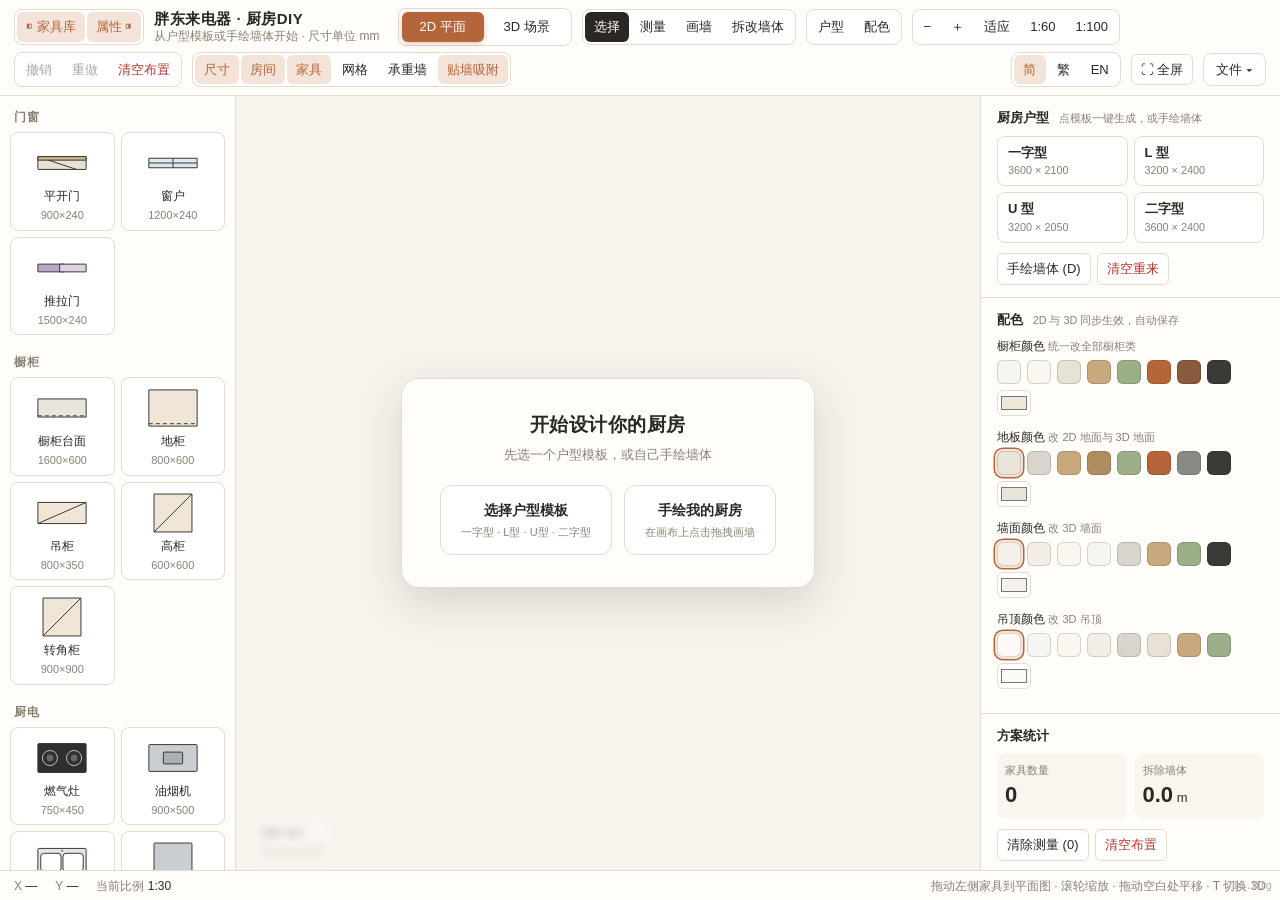
==== commit 653431b9: "Add files via upload" ====
--- a/kitchen-diy/index.html
+++ b/kitchen-diy/index.html
@@ -7,7 +7,7 @@
 <meta name="mobile-web-app-capable" content="yes">
 <meta name="apple-mobile-web-app-status-bar-style" content="default">
 <meta name="theme-color" content="#fffdf9">
-<title>厨房 DIY 设计</title>
+<title>厨房 DIY 设计 v11.01g</title>
 <style>
 :root{
   --bg:#f3efe7; --paper:#f7f4ee; --panel:#fffdf9; --line:#e3dccf; --ink:#2b2824; --muted:#8a8174;
@@ -57,6 +57,7 @@
 #plan.panning{cursor:grabbing}
 #plan.tool-measure{cursor:crosshair}
 #plan .wall{pointer-events:none}
+#plan.tool-select .wall{pointer-events:all;cursor:grab}
 #plan.tool-demolish .wall{pointer-events:all;cursor:pointer}
 #plan.tool-demolish .wall:hover{fill:#d9894f}
 #plan.tool-select .room:hover{opacity:.82}
@@ -250,6 +251,18 @@
 .dxf-layers .muted{margin-left:auto}
 .dxf-row{display:flex;justify-content:space-between;align-items:center;margin:12px 0;font-size:14px;gap:10px}
 .dxf-actions{display:flex;justify-content:flex-end;gap:8px;margin-top:14px}
+/* 标尺数字点击编辑 + 画布内联输入框 */
+#gDims text[data-dim]{pointer-events:all;cursor:pointer}
+#gDims text[data-wlen]{pointer-events:all;cursor:pointer}
+#gDims text[data-wlen]:hover{fill:#b5653a}
+#gDims text[data-dim]:hover{fill:#b5653a;font-weight:600}
+#dimEdit{position:fixed;z-index:99;width:130px;transform:translate(-50%,-50%);padding:9px 10px;border:1.5px solid #b5653a;border-radius:10px;font-size:15px;font-weight:600;text-align:center;background:#fffdf9;color:#3d3a34;box-shadow:0 8px 28px rgba(61,58,52,.22);outline:none}
+#dimEdit.wallSpec{width:auto;padding:10px 12px;display:flex;gap:8px;align-items:center;transform:translate(-50%,-100%)}
+#dimEdit.wallSpec label{font-size:12px;font-weight:500;color:#8a8378;display:flex;align-items:center;gap:4px;white-space:nowrap}
+#dimEdit.wallSpec input{width:66px;padding:6px;border:1px solid #d8d2c4;border-radius:7px;font-size:14px;font-weight:600;text-align:center;background:#fff;color:#3d3a34;outline:none}
+#dimEdit.wallSpec button{padding:7px 14px;border:0;border-radius:7px;background:#b5653a;color:#fff;font-size:13px;font-weight:600;cursor:pointer}
+#verBadge{position:fixed;right:8px;bottom:6px;font-size:11px;color:#b8b2a6;z-index:98;pointer-events:none;font-family:monospace}
+#verNew{position:fixed;top:12px;left:50%;transform:translateX(-50%);z-index:999;background:#b5653a;color:#fff;padding:9px 20px;border-radius:22px;font-size:13px;cursor:pointer;box-shadow:0 6px 20px rgba(61,58,52,.3)}
 </style>
 <script type="importmap">
 {"imports":{
@@ -499,26 +512,30 @@
 ];
 // 3D 模块通过这里读取当前户型与视图中心
 window.L = {walls:WALLS, wins:WINS, doors:DOORS, slides:SLIDES, rooms:ROOMS};
+// 墙体围合出的净内皮矩形（四边均有墙覆盖时返回 [ix0,iy0,ix1,iy1]，否则 null）
+function autoRoomRect(){
+  const xs = WALLS.flatMap(w => [w[0],w[2]]), ys = WALLS.flatMap(w => [w[1],w[3]]);
+  const x0 = Math.min(...xs), x1 = Math.max(...xs), y0 = Math.min(...ys), y1 = Math.max(...ys);
+  const horiz = WALLS.filter(w => w[3]-w[1] <= w[2]-w[0]);   // 水平墙
+  const vert  = WALLS.filter(w => w[3]-w[1] >  w[2]-w[0]);   // 垂直墙
+  const coverH = yEdge => horiz.some(w => w[1] <= yEdge+1 && w[3] >= yEdge-1 && w[0] <= x0+300 && w[2] >= x1-300);
+  const coverV = xEdge => vert.some(w => w[0] <= xEdge+1 && w[2] >= xEdge-1 && w[1] <= y0+300 && w[3] >= y1-300);
+  if (!(coverH(y0) && coverH(y1) && coverV(x0) && coverV(x1))) return null;
+  const th = e => (horiz.find(w => w[1] <= e+1 && w[3] >= e-1 && w[0] <= x0+300 && w[2] >= x1-300) || [0,0,0,0]);
+  const tv = e => (vert.find(w => w[0] <= e+1 && w[2] >= e-1 && w[1] <= y0+300 && w[3] >= y1-300) || [0,0,0,0]);
+  const t0 = th(y0), t1 = th(y1), l0 = tv(x0), r0 = tv(x1);
+  const ix0 = Math.max(l0[0],l0[2]), ix1 = Math.min(r0[0],r0[2]), iy0 = Math.max(t0[1],t0[3]), iy1 = Math.min(t1[1],t1[3]);
+  return (ix1-ix0 > 500 && iy1-iy0 > 500) ? [ix0, iy0, ix1, iy1] : null;
+}
 function applyLayout(){
   const l = state?.layout || null;
   WALLS = l?.walls || []; WINS = l?.wins || []; DOORS = l?.doors || []; SLIDES = l?.slides || []; ROOMS = l?.rooms || [];
   // 手绘户型没有 rooms：若墙体能围合出矩形（四边均有墙覆盖），自动生成地面
   if (WALLS.length && !ROOMS.length){
-    const xs = WALLS.flatMap(w => [w[0],w[2]]), ys = WALLS.flatMap(w => [w[1],w[3]]);
-    const x0 = Math.min(...xs), x1 = Math.max(...xs), y0 = Math.min(...ys), y1 = Math.max(...ys);
-    const horiz = WALLS.filter(w => w[3]-w[1] <= w[2]-w[0]);   // 水平墙
-    const vert  = WALLS.filter(w => w[3]-w[1] >  w[2]-w[0]);   // 垂直墙
-    const coverH = yEdge => horiz.some(w => w[1] <= yEdge+1 && w[3] >= yEdge-1 && w[0] <= x0+300 && w[2] >= x1-300);
-    const coverV = xEdge => vert.some(w => w[0] <= xEdge+1 && w[2] >= xEdge-1 && w[1] <= y0+300 && w[3] >= y1-300);
-    if (coverH(y0) && coverH(y1) && coverV(x0) && coverV(x1)){
-      const th = e => (horiz.find(w => w[1] <= e+1 && w[3] >= e-1 && w[0] <= x0+300 && w[2] >= x1-300) || [0,0,0,0]);
-      const tv = e => (vert.find(w => w[0] <= e+1 && w[2] >= e-1 && w[1] <= y0+300 && w[3] >= y1-300) || [0,0,0,0]);
-      const t0 = th(y0), t1 = th(y1), l0 = tv(x0), r0 = tv(x1);
-      const ix0 = Math.max(l0[0],l0[2]), ix1 = Math.min(r0[0],r0[2]), iy0 = Math.max(t0[1],t0[3]), iy1 = Math.min(t1[1],t1[3]);
-      if (ix1-ix0 > 500 && iy1-iy0 > 500){
-        ROOMS = [{id:'kitchen', name:tr('厨房','Kitchen'), poly:R(ix0,iy0,ix1,iy1), mat:'antislip', at:[(ix0+ix1)/2,(iy0+iy1)/2]}];
-        if (state?.layout) state.layout.rooms = ROOMS;
-      }
+    const rr = autoRoomRect();
+    if (rr){
+      ROOMS = [{id:'kitchen', name:tr('厨房','Kitchen'), poly:R(rr[0],rr[1],rr[2],rr[3]), mat:'antislip', at:[(rr[0]+rr[2])/2,(rr[1]+rr[3])/2]}];
+      if (state?.layout) state.layout.rooms = ROOMS;
     }
   }
   // state.rooms 覆盖层补种子（名字 / 地面材质可在房间面板修改）
@@ -567,6 +584,8 @@
 };
 // 家具库：[类型, 名称, 宽, 深, 颜色]
 const LIB = [
+  {cat:'门窗', items:[
+    ['opdoor','平开门',900,240,'#c9b391'],['opwin','窗户',1200,240,'#a8bfca'],['opslide','推拉门',1500,240,'#b8a8c9']]},
   {cat:'橱柜', items:[
     ['counter','橱柜台面',1600,600,'#e9e5de'],['basecab','地柜',800,600,'#efe6d8'],
     ['wallcab','吊柜',800,350,'#efe6d8'],['tallcab','高柜',600,600,'#efe6d8'],['cornercab','转角柜',900,900,'#efe6d8']]},
@@ -629,6 +648,20 @@
 const snap = () => JSON.stringify(state);
 function commit(before){ undoStack.push(before); if (undoStack.length > 150) undoStack.shift(); redoStack.length = 0; save(); }
 function mutate(fn){ const b = snap(); fn(); commit(b); renderAll(); }
+// 版本号：每次发布新版递增；页面加载 3 秒后自检线上是否有更新（解决缓存旧版问题）
+const APP_VER = '11.01g';
+setTimeout(async () => {
+  try{
+    const t = await (await fetch(location.pathname.replace(/[^/]*$/, '') + '?_v=' + Date.now(), {cache:'no-store'})).text();
+    const m = /APP_VER = '([^']+)'/.exec(t);
+    if (m && m[1] !== APP_VER){
+      const d = document.createElement('div'); d.id = 'verNew';
+      d.textContent = tr('发现新版本，点击刷新', 'New version available — tap to refresh');
+      d.onclick = () => location.reload();
+      document.body.appendChild(d);
+    }
+  }catch(_){}
+}, 3000);
 function undo(){ if (!undoStack.length) return toast(tr('没有可撤销的操作', 'Nothing to undo')); redoStack.push(snap()); state = JSON.parse(undoStack.pop()); validateSel(); applyLayout(); save(); renderAll(); }
 function redo(){ if (!redoStack.length) return; undoStack.push(snap()); state = JSON.parse(redoStack.pop()); validateSel(); applyLayout(); save(); renderAll(); }
 function validateSel(){
@@ -783,6 +816,9 @@
       return s;
     }
     case 'treadmill': return rc(x,y,w,d,c,'rx="50"') + rc(x+90,y+320,w-180,d-400,'#1c1c1e','rx="25"') + rc(x,y,w,230,shade(c,1.4),'rx="40"');
+    case 'opdoor': return rc(x,y,w,d,'#e8e0d2','rx="6"') + ln(x,y,x+w*.8,y+d) + rc(x,y,w,d*.28,c);
+    case 'opwin': return rc(x,y,w,d,'#dce8ee','rx="6"') + ln(x,y+d/2,x+w,y+d/2) + ln(x+w/2,y,x+w/2,y+d);
+    case 'opslide': return rc(x,y,w*.55,d,c,'rx="6"') + rc(x+w*.45,y,w*.55,d,shade(c,1.25),'rx="6"');
     default: return rc(x,y,w,d,c);
   }
 }
@@ -836,13 +872,73 @@
   if (Math.abs(dx) >= Math.abs(dy)) return [Math.min(a[0],b[0]), a[1], Math.max(a[0],b[0]), a[1]+T, 'n'];
   return [a[0], Math.min(a[1],b[1]), a[0]+T, Math.max(a[1],b[1]), 'n'];
 }
+/* ---------- 墙体平移与联动：墙上的门窗跟着走；矩形房间的地面随墙重算 ---------- */
+function shiftWall(idx, dx, dy, done){
+  const l = state.layout, w = l?.walls?.[idx]; if (!w || (!dx && !dy)) return;
+  const ow = [w[0],w[1],w[2],w[3]];
+  w[0]+=dx; w[2]+=dx; w[1]+=dy; w[3]+=dy;
+  const hit = r => r[0] < ow[2]+1 && r[2] > ow[0]-1 && r[1] < ow[3]+1 && r[3] > ow[1]-1;
+  const reg = o => { if (!done) return true; if (done.has(o)) return false; done.add(o); return true; };
+  (l.wins || []).forEach(o => { if (reg(o) && hit(o)){ o[0]+=dx; o[1]+=dy; o[2]+=dx; o[3]+=dy; } });
+  (l.doors || []).forEach(o => { if (reg(o) && hit(o.rect)){ o.rect[0]+=dx; o.rect[1]+=dy; o.rect[2]+=dx; o.rect[3]+=dy; o.h[0]+=dx; o.h[1]+=dy; } });
+  (l.slides || []).forEach(o => { if (reg(o) && hit(o.rect)){ o.rect[0]+=dx; o.rect[1]+=dy; o.rect[2]+=dx; o.rect[3]+=dy; } });
+}
+/* 拖墙专用：平移单面墙；若它是全局边界墙，贴着它的相邻墙端点跟着延长/缩短，保持围合 */
+function shiftWallEx(idx, dx, dy){
+  const l = state.layout, w = l?.walls?.[idx]; if (!w || (!dx && !dy)) return;
+  const vert = (w[3]-w[1]) > (w[2]-w[0]);
+  const xs = l.walls.flatMap(q => [q[0],q[2]]), ys = l.walls.flatMap(q => [q[1],q[3]]);
+  const bx0 = Math.min(...xs), bx1 = Math.max(...xs), by0 = Math.min(...ys), by1 = Math.max(...ys);
+  const atEdge = vert
+    ? (Math.min(w[0],w[2]) <= bx0+1 || Math.max(w[0],w[2]) >= bx1-1)
+    : (Math.min(w[1],w[3]) <= by0+1 || Math.max(w[1],w[3]) >= by1-1);
+  const lo = vert ? Math.min(w[0],w[2]) : Math.min(w[1],w[3]);
+  const hi = vert ? Math.max(w[0],w[2]) : Math.max(w[1],w[3]);
+  shiftWall(idx, dx, dy);
+  if (!atEdge) return;
+  l.walls.forEach((q,i) => {
+    if (i === idx) return;
+    const qv = (q[3]-q[1]) > (q[2]-q[0]);
+    if (vert && !qv && dx){ if (q[2] >= lo-1 && q[2] <= hi+1) q[2] += dx; if (q[0] >= lo-1 && q[0] <= hi+1) q[0] += dx; }
+    if (!vert && qv && dy){ if (q[3] >= lo-1 && q[3] <= hi+1) q[3] += dy; if (q[1] >= lo-1 && q[1] <= hi+1) q[1] += dy; }
+  });
+}
+function syncRoomsToWalls(){
+  const l = state.layout; if (!l?.rooms?.length || !l.walls?.length) return;
+  const rr = autoRoomRect(); if (!rr) return;
+  l.rooms.forEach(r => {
+    const pl = r.poly || [];
+    if (pl.length === 4 && new Set(pl.map(q => q[0])).size === 2 && new Set(pl.map(q => q[1])).size === 2){
+      r.poly = R(rr[0],rr[1],rr[2],rr[3]); r.at = [(rr[0]+rr[2])/2, (rr[1]+rr[3])/2];
+    }
+  });
+}
+/* 标尺编辑整体改尺寸：把远侧边界墙（右侧 / 下侧，共线的多段一起）平移 delta */
+function resizeLayout(axis, delta){
+  const l = state.layout, ws = l?.walls || [];
+  const dir = ws.map((w,i) => ({w, i, vert: (w[3]-w[1]) > (w[2]-w[0])})).filter(o => axis === 'x' ? o.vert : !o.vert);
+  if (!dir.length) return false;
+  const key = o => axis === 'x' ? (o.w[0]+o.w[2])/2 : (o.w[1]+o.w[3])/2;
+  const mx = Math.max(...dir.map(key)), done = new Set();
+  const far = dir.filter(o => Math.abs(key(o)-mx) <= 1);
+  const lo = Math.min(...far.flatMap(o => axis === 'x' ? [o.w[0],o.w[2]] : [o.w[1],o.w[3]]));
+  const hi = Math.max(...far.flatMap(o => axis === 'x' ? [o.w[0],o.w[2]] : [o.w[1],o.w[3]]));
+  far.forEach(o => shiftWall(o.i, axis === 'x' ? delta : 0, axis === 'y' ? delta : 0, done));
+  // 垂直方向的墙：端点贴着远侧墙的，跟着延长 / 缩短，保持围合
+  ws.forEach(w => {
+    const vert = (w[3]-w[1]) > (w[2]-w[0]);
+    if (axis === 'x' && !vert){ if (w[2] >= lo-1 && w[2] <= hi+1) w[2] += delta; if (w[0] >= lo-1 && w[0] <= hi+1) w[0] += delta; }
+    if (axis === 'y' && vert){ if (w[3] >= lo-1 && w[3] <= hi+1) w[3] += delta; if (w[1] >= lo-1 && w[1] <= hi+1) w[1] += delta; }
+  });
+  return true;
+}
 // 在选中的墙上开门洞 / 窗洞：洞口居中，墙体拆成两段，3D 里自动生成过梁与门窗
 function addOpeningOnWall(idx, kind){
   const w = WALLS[idx]; if (!w || !state.layout) return;
   const horiz = (w[2]-w[0]) >= (w[3]-w[1]);
   const len = horiz ? w[2]-w[0] : w[3]-w[1];
-  const olen = kind === 'door' ? 800 : 1200;
-  if (len < olen + 400) return toast(tr(`墙太短，开${kind === 'door' ? '门' : '窗'}洞至少需要 ${olen+400} mm`, `Wall too short — needs at least ${olen+400} mm for a ${kind}`));
+  const olen = kind === 'door' ? 800 : kind === 'slide' ? 1500 : 1200;
+  if (len < olen + 400) return toast(tr(`墙太短，需要至少 ${olen+400} mm`, `Wall too short — needs at least ${olen+400} mm`));
   // 室内方向：朝向当前户型包围盒中心
   const xs = WALLS.flatMap(v => [v[0],v[2]]), ys = WALLS.flatMap(v => [v[1],v[3]]);
   const bcx = (Math.min(...xs)+Math.max(...xs))/2, bcy = (Math.min(...ys)+Math.max(...ys))/2;
@@ -855,6 +951,8 @@
     ws.splice(idx, 1, ...segs.filter(s => Math.max(s[2]-s[0], s[3]-s[1]) >= 50));
     if (kind === 'win'){
       state.layout.wins.push(horiz ? [a, ow[1], b, ow[3]] : [ow[0], a, ow[2], b]);
+    } else if (kind === 'slide'){
+      state.layout.slides.push({rect: horiz ? [a, ow[1], b, ow[3]] : [ow[0], a, ow[2], b], v:false});
     } else {
       let rect, h, c, o;
       if (horiz){
@@ -871,7 +969,7 @@
     state.demolished = [];
   });
   applyLayout();
-  toast(kind === 'door' ? tr('已在墙上开门洞（800mm）', 'Door opening added (800mm)') : tr('已在墙上开窗（1200mm）', 'Window added (1200mm)'));
+  toast(kind === 'door' ? tr('已在墙上开门洞（800mm）', 'Door opening added (800mm)') : kind === 'slide' ? tr('已在墙上加推拉门（1500mm）', 'Sliding door added (1500mm)') : tr('已在墙上开窗（1200mm）', 'Window added (1200mm)'));
 }
 
 function renderOpenings(){
@@ -907,6 +1005,10 @@
     s += `<path d="M${bx} ${by}L${tx} ${ty}M${hx+nx*120} ${hy+ny*120}L${tx} ${ty}L${hx-nx*120} ${hy-ny*120}" fill="none" stroke="#b5653a" stroke-width="2" vector-effect="non-scaling-stroke"/>
           <text x="${bx - entry.o[0]*180 + nx*220}" y="${by - entry.o[1]*180 + ny*220}" font-size="200" fill="#b5653a">${tr('入户','Entry')}</text>`;
   }
+  // 透明热区：门窗可选中 / 可拖动（本层在墙体之上，点洞口优先命中）
+  WINS.forEach((o,i) => { s += `<rect data-op="w${i}" x="${o[0]-60}" y="${o[1]-60}" width="${o[2]-o[0]+120}" height="${o[3]-o[1]+120}" fill="transparent"/>`; });
+  DOORS.forEach((d,i) => { const r = d.rect; s += `<rect data-op="d${i}" x="${r[0]-60}" y="${r[1]-60}" width="${r[2]-r[0]+120}" height="${r[3]-r[1]+120}" fill="transparent"/>`; });
+  SLIDES.forEach((o,i) => { const r = o.rect; s += `<rect data-op="s${i}" x="${r[0]-60}" y="${r[1]-60}" width="${r[2]-r[0]+120}" height="${r[3]-r[1]+120}" fill="transparent"/>`; });
   $('#gOpen').innerHTML = s;
 }
 
@@ -922,14 +1024,14 @@
 
 function renderDims(){
   const DC = '#7d7160', LS = `stroke="${DC}" stroke-width="1" vector-effect="non-scaling-stroke"`, TK = `stroke="${DC}" stroke-width="2" vector-effect="non-scaling-stroke"`;
-  const txt = (x,y,v,rot) => `<text x="${x}" y="${y}" font-size="${v<400?140:200}" text-anchor="middle" fill="${DC}" ${rot?`transform="rotate(-90 ${x} ${y})"`:''}>${v}</text>`;
-  const chain = (horiz, at, start, segs) => {
+  const txt = (x,y,v,rot,dim) => `<text x="${x}" y="${y}" font-size="${v<400?140:200}" text-anchor="middle" fill="${DC}"${dim?` data-dim="${dim}"`:''} ${rot?`transform="rotate(-90 ${x} ${y})"`:''}>${v}</text>`;
+  const chain = (horiz, at, start, segs, dim) => {
     const pts = [start]; segs.forEach(v => pts.push(pts[pts.length-1]+v));
     let s = horiz ? `<line x1="${pts[0]}" y1="${at}" x2="${pts.at(-1)}" y2="${at}" ${LS}/>` : `<line x1="${at}" y1="${pts[0]}" x2="${at}" y2="${pts.at(-1)}" ${LS}/>`;
     pts.forEach(p => s += horiz
       ? `<line x1="${p}" y1="${at-170}" x2="${p}" y2="${at+170}" ${LS}/><line x1="${p-80}" y1="${at+80}" x2="${p+80}" y2="${at-80}" ${TK}/>`
       : `<line x1="${at-170}" y1="${p}" x2="${at+170}" y2="${p}" ${LS}/><line x1="${at-80}" y1="${p+80}" x2="${at+80}" y2="${p-80}" ${TK}/>`);
-    segs.forEach((v,i) => { const mid = (pts[i]+pts[i+1])/2; s += horiz ? txt(mid, at-70, v) : txt(at-70, mid, v, true); });
+    segs.forEach((v,i) => { const mid = (pts[i]+pts[i+1])/2; s += horiz ? txt(mid, at-70, v, false, dim) : txt(at-70, mid, v, true, dim); });
     return s;
   };
   const g = $('#gDims');
@@ -949,6 +1051,7 @@
     const rp = ROOMS[0].poly.map(p=>p[0]), rq = ROOMS[0].poly.map(p=>p[1]);
     ix0 = Math.min(...rp); ix1 = Math.max(...rp); iy0 = Math.min(...rq); iy1 = Math.max(...rq);
   }
+  ui._dimBox = {ix0, ix1, iy0, iy1};
   // 与某条水平净边（y = edge，墙体厚度向外 260 范围内）相交的水平洞口 → 分段序列
   const segsAt = edge => {
     const ops = [];
@@ -961,13 +1064,335 @@
     if (ix1 > cur) segs.push(ix1-cur);
     return segs.filter(v => v > 0);
   };
-  let s = chain(true, y0-410, ix0, [Math.round(ix1-ix0)]) + chain(false, x0-410, iy0, [Math.round(iy1-iy0)]) + chain(false, x1+150, iy0, [Math.round(iy1-iy0)]);
+  let s = chain(true, y0-410, ix0, [Math.round(ix1-ix0)], 'W') + chain(false, x0-410, iy0, [Math.round(iy1-iy0)], 'D') + chain(false, x1+150, iy0, [Math.round(iy1-iy0)], 'D');
   const topSegs = segsAt(iy0), botSegs = segsAt(iy1);
   if (topSegs.length > 1) s += chain(true, y0-140, ix0, topSegs);
   if (botSegs.length > 1) s += chain(true, y1+400, ix0, botSegs);
+  // 每面墙（墙段）中心直接标长度，双击改数
+  s += WALLS.map((w,i) => {
+    const horiz = (w[2]-w[0]) >= (w[3]-w[1]);
+    const len = Math.round(horiz ? w[2]-w[0] : w[3]-w[1]);
+    if (len < 400) return '';
+    const mx = (w[0]+w[2])/2, my = (w[1]+w[3])/2;
+    return `<text x="${mx}" y="${my}" font-size="130" text-anchor="middle" dominant-baseline="central" fill="#57534a" data-wlen="${i}" stroke="#fffdf9" stroke-width="6" paint-order="stroke"${horiz ? '' : ` transform="rotate(-90 ${mx} ${my})"`}>${len}</text>`;
+  }).join('');
   g.innerHTML = s;
 }
 
+/* ---------- 标尺数字点击编辑：点总宽 / 总深 → 输入新值 → 远侧墙整体外扩 / 内收 ---------- */
+/* 画布内联数字输入浮层：Enter/blur 提交，Esc 取消 */
+function openNumInput(cur, cx, cy, min, cb){
+  const old = $('#dimEdit'); if (old){ old.blur(); old.remove(); }
+  const inp = document.createElement('input');
+  inp.id = 'dimEdit'; inp.type = 'number'; inp.value = cur; inp.step = 50; inp.min = min;
+  inp.style.left = cx + 'px'; inp.style.top = cy + 'px';
+  document.body.appendChild(inp);
+  inp.focus(); inp.select();
+  let done = false;
+  const ok = () => {
+    if (done) return; done = true;
+    const v = Math.round(parseFloat(inp.value)); inp.remove();
+    if (!isNaN(v) && v >= min && v !== cur) cb(v);
+  };
+  inp.onkeydown = e => { e.stopPropagation(); if (e.key === 'Enter') ok(); if (e.key === 'Escape'){ done = true; inp.remove(); } };
+  inp.onblur = ok;
+}
+function editDim(axis, cx, cy){
+  const b = ui._dimBox; if (!b) return;
+  const cur = Math.round(axis === 'x' ? b.ix1 - b.ix0 : b.iy1 - b.iy0);
+  openNumInput(cur, cx, cy, 600, v => {
+    mutate(() => { resizeLayout(axis, v - cur); syncRoomsToWalls(); });
+    toast(tr(`净${axis === 'x' ? '宽' : '深'}已改为 ${v} mm（${v > cur ? '外扩' : '内收'} ${Math.abs(v - cur)}）`, `Net ${axis === 'x' ? 'width' : 'depth'} set to ${v} mm (${v > cur ? '+' : '−'}${Math.abs(v - cur)})`));
+  });
+}
+/* 轻点墙长标注改墙长：以墙中心向两端伸缩 */
+function editWallLen(idx, cx, cy){
+  const w = WALLS[idx]; if (!w) return;
+  const horiz = (w[2]-w[0]) >= (w[3]-w[1]);
+  const cur = Math.round(horiz ? w[2]-w[0] : w[3]-w[1]);
+  openNumInput(cur, cx, cy, 300, v => {
+    mutate(() => {
+      const ww = state.layout.walls[idx]; if (!ww) return;
+      if (horiz){ const c = (ww[0]+ww[2])/2; ww[0] = Math.round(c-v/2); ww[2] = Math.round(c+v/2); }
+      else { const c = (ww[1]+ww[3])/2; ww[1] = Math.round(c-v/2); ww[3] = Math.round(c+v/2); }
+      syncRoomsToWalls();
+    });
+    toast(tr(`墙长已改为 ${v} mm（以中心向两端伸缩）`, `Wall length set to ${v} mm (centered)`));
+  });
+}
+
+/* ---------- 门窗：选中、拖动、改宽、翻转、删除 ---------- */
+const parseOp = id => ({t: id[0] === 'w' ? 'win' : id[0] === 'd' ? 'door' : 'slide', i: +id.slice(1)});
+function getOp(os){
+  const l = state.layout; if (!l || !os) return null;
+  if (os.t === 'win'  && l.wins[os.i])   return {rect: l.wins[os.i], kind: 'win'};
+  if (os.t === 'door' && l.doors[os.i])  return {rect: l.doors[os.i].rect, kind: 'door', door: l.doors[os.i]};
+  if (os.t === 'slide' && l.slides[os.i]) return {rect: l.slides[os.i].rect, kind: 'slide'};
+  return null;
+}
+/* 洞口两侧紧邻的墙段（端点贴着洞口边缘 ±2mm） */
+function opNeighbors(r, horiz){
+  let A = null, B = null;
+  (state.layout?.walls || []).forEach(w => {
+    const h2 = (w[2]-w[0]) >= (w[3]-w[1]);
+    if (h2 !== horiz) return;
+    if (horiz){
+      if (w[1] > r[3]-1 || w[3] < r[1]+1) return;
+      if (Math.abs(w[2]-r[0]) <= 2) A = w;
+      if (Math.abs(w[0]-r[2]) <= 2) B = w;
+    } else {
+      if (w[0] > r[2]-1 || w[2] < r[0]+1) return;
+      if (Math.abs(w[3]-r[1]) <= 2) A = w;
+      if (Math.abs(w[1]-r[3]) <= 2) B = w;
+    }
+  });
+  return {A, B};
+}
+/* 门窗沿墙拖动的可动范围（洞中心坐标） */
+function opRange(os, op){
+  const r = op.rect, horiz = (r[2]-r[0]) >= (r[3]-r[1]);
+  const W = horiz ? r[2]-r[0] : r[3]-r[1];
+  const {A, B} = opNeighbors(r, horiz);
+  const lo = A ? (horiz ? A[0] : A[1]) + 80 + W/2 : -Infinity;
+  const hi = B ? (horiz ? B[2] : B[3]) - 80 - W/2 : Infinity;
+  return [lo, hi];
+}
+/* 改门窗宽度：门保持铰链端不动，窗/推拉门中心对称；两侧墙段自动收放 */
+function resizeOpening(os, newW){
+  const l = state.layout, op = getOp(os); if (!l || !op) return;
+  const r = op.rect, horiz = (r[2]-r[0]) >= (r[3]-r[1]);
+  const oldW = Math.round(horiz ? r[2]-r[0] : r[3]-r[1]);
+  newW = Math.max(400, Math.round(newW));
+  let d = newW - oldW; if (!d) return;
+  const {A, B} = opNeighbors(r, horiz);
+  if (d > 0){
+    const capA = A ? (horiz ? A[2]-A[0] : A[3]-A[1]) - 80 : Infinity;
+    const capB = B ? (horiz ? B[2]-B[0] : B[3]-B[1]) - 80 : Infinity;
+    const maxD = 2 * Math.max(0, Math.min(capA, capB));
+    if (d > maxD){ d = maxD; newW = oldW + d; if (!d) return; }
+  }
+  mutate(() => {
+    if (os.t === 'door'){
+      const dr = l.doors[os.i];
+      const hingeAtStart = horiz ? Math.abs(dr.h[0]-r[0]) <= Math.abs(dr.h[0]-r[2]) : Math.abs(dr.h[1]-r[1]) <= Math.abs(dr.h[1]-r[3]);
+      if (horiz){ if (hingeAtStart){ r[2] += d; if (B) B[0] += d; } else { r[0] -= d; if (A) A[2] -= d; } }
+      else { if (hingeAtStart){ r[3] += d; if (B) B[1] += d; } else { r[1] -= d; if (A) A[3] -= d; } }
+      dr.len = newW;
+    } else {
+      const h = d / 2;
+      if (horiz){ r[0] -= h; r[2] += h; if (A) A[2] -= h; if (B) B[0] += h; }
+      else { r[1] -= h; r[3] += h; if (A) A[3] -= h; if (B) B[1] += h; }
+    }
+  });
+}
+/* 门翻转：out = 内外换向；hinge = 铰链换到另一侧 */
+function flipOpening(i, mode){
+  const d = state.layout?.doors?.[i]; if (!d) return;
+  if (mode === 'out'){ d.o = [-d.o[0], -d.o[1]]; }
+  else { d.h = [d.h[0] + d.o[0]*d.len, d.h[1] + d.o[1]*d.len]; d.o = [-d.o[0], -d.o[1]]; }
+}
+function deleteOpening(){
+  const os = ui.opSel; if (!os) return;
+  ui.opSel = null;
+  mutate(() => {
+    const l = state.layout;
+    if (os.t === 'win') l.wins.splice(os.i, 1);
+    else if (os.t === 'door') l.doors.splice(os.i, 1);
+    else l.slides.splice(os.i, 1);
+  });
+  toast(tr('已删除（墙上洞口保留，墙段可用「选择」工具逐段删除）', 'Deleted — the wall gap remains; remove wall segments with Select if needed'));
+}
+/* 墙厚：中心线不动，两侧改；门窗厚度方向跟随对齐 */
+function setWallThick(idx, t){
+  const l = state.layout, w = l?.walls?.[idx]; if (!w) return;
+  const horiz = (w[2]-w[0]) >= (w[3]-w[1]);
+  const ow = [w[0],w[1],w[2],w[3]];
+  if (horiz){ const cy = (w[1]+w[3])/2; w[1] = Math.round(cy-t/2); w[3] = Math.round(cy+t/2); }
+  else { const cx = (w[0]+w[2])/2; w[0] = Math.round(cx-t/2); w[2] = Math.round(cx+t/2); }
+  const hit = r => r[0] < ow[2]+1 && r[2] > ow[0]-1 && r[1] < ow[3]+1 && r[3] > ow[1]-1;
+  (l.wins || []).forEach(o => { if (hit(o)){ if (horiz){ o[1] = w[1]; o[3] = w[3]; } else { o[0] = w[0]; o[2] = w[2]; } } });
+  (l.doors || []).forEach(o => { if (hit(o.rect)){
+    if (horiz){ const top = Math.abs(o.h[1]-ow[1]) < Math.abs(o.h[1]-ow[3]); o.rect[1] = w[1]; o.rect[3] = w[3]; o.h[1] = top ? w[1] : w[3]; }
+    else { const left = Math.abs(o.h[0]-ow[0]) < Math.abs(o.h[0]-ow[2]); o.rect[0] = w[0]; o.rect[2] = w[2]; o.h[0] = left ? w[0] : w[2]; }
+  } });
+  (l.slides || []).forEach(o => { if (hit(o.rect)){ if (horiz){ o.rect[1] = w[1]; o.rect[3] = w[3]; } else { o.rect[0] = w[0]; o.rect[2] = w[2]; } } });
+}
+/* 墙绕中心旋转 90°×times，墙上门窗一起转 */
+function rotateWall90(idx, times){
+  const l = state.layout, w = l?.walls?.[idx]; if (!w) return;
+  times = ((Math.round(times) % 4) + 4) % 4;
+  for (let n = 0; n < times; n++){
+    const cx = (w[0]+w[2])/2, cy = (w[1]+w[3])/2;
+    const hw = (w[2]-w[0])/2, hh = (w[3]-w[1])/2;
+    const ow = [w[0],w[1],w[2],w[3]];
+    w[0] = cx-hh; w[1] = cy-hw; w[2] = cx+hh; w[3] = cy+hw;
+    const rotP = (x,y) => [cx-(y-cy), cy+(x-cx)];
+    const rotV = v => [-v[1], v[0]];
+    const hit = r => r[0] < ow[2]+1 && r[2] > ow[0]-1 && r[1] < ow[3]+1 && r[3] > ow[1]-1;
+    const rotRect = r => { const [ax,ay] = rotP(r[0],r[1]), [bx,by] = rotP(r[2],r[3]);
+      r[0] = Math.min(ax,bx); r[1] = Math.min(ay,by); r[2] = Math.max(ax,bx); r[3] = Math.max(ay,by); };
+    (l.wins || []).forEach(o => { if (hit(o)) rotRect(o); });
+    (l.doors || []).forEach(o => { if (hit(o.rect)){ rotRect(o.rect); const nh = rotP(o.h[0], o.h[1]); o.h[0] = nh[0]; o.h[1] = nh[1]; o.c = rotV(o.c); o.o = rotV(o.o); } });
+    (l.slides || []).forEach(o => { if (hit(o.rect)){ rotRect(o.rect); o.v = !o.v; } });
+  }
+}
+/* 找离 (x,y) 最近的墙（tol 内），返回 {idx, pos=沿墙坐标} */
+function nearWall(x, y, tol){
+  let best = null;
+  WALLS.forEach((w, i) => {
+    const cx = Math.max(w[0], Math.min(w[2], x)), cy = Math.max(w[1], Math.min(w[3], y));
+    const dd = Math.hypot(x-cx, y-cy);
+    if (dd <= tol && (!best || dd < best.dd)) best = {idx:i, dd, pos: (w[2]-w[0]) >= (w[3]-w[1]) ? cx : cy};
+  });
+  return best;
+}
+/* 在墙 idx 的沿墙坐标 pos 处开 kind（win/door/slide）洞口，olen 为洞口宽 */
+function addOpeningAt(idx, kind, pos, olen){
+  const w = WALLS[idx]; if (!w || !state.layout) return false;
+  const l = state.layout;
+  const horiz = (w[2]-w[0]) >= (w[3]-w[1]);
+  const len = horiz ? w[2]-w[0] : w[3]-w[1];
+  olen = Math.round(olen || (kind === 'door' ? 800 : kind === 'slide' ? 1500 : 1200));
+  if (len < olen + 160){ toast(tr(`墙太短，需要至少 ${olen+160} mm`, `Wall too short — needs at least ${olen+160} mm`)); return false; }
+  const w0 = horiz ? w[0] : w[1], w1 = horiz ? w[2] : w[3];
+  pos = Math.max(w0 + olen/2 + 80, Math.min(w1 - olen/2 - 80, pos));
+  const a = Math.round(pos - olen/2), b = Math.round(pos + olen/2);
+  const onW = r => r[0] < w[2]+1 && r[2] > w[0]-1 && r[1] < w[3]+1 && r[3] > w[1]-1;
+  const ovl = (x0, x1) => x0 < b && x1 > a;
+  const dup = (l.wins||[]).some(o => onW(o) && ovl(horiz?o[0]:o[1], horiz?o[2]:o[3]))
+    || (l.doors||[]).some(o => onW(o.rect) && ovl(horiz?o.rect[0]:o.rect[1], horiz?o.rect[2]:o.rect[3]))
+    || (l.slides||[]).some(o => onW(o.rect) && ovl(horiz?o.rect[0]:o.rect[1], horiz?o.rect[2]:o.rect[3]));
+  if (dup){ toast(tr('该位置已有门窗', 'Opening already exists here')); return false; }
+  const xs = WALLS.flatMap(v => [v[0],v[2]]), ys = WALLS.flatMap(v => [v[1],v[3]]);
+  const bcx = (Math.min(...xs)+Math.max(...xs))/2, bcy = (Math.min(...ys)+Math.max(...ys))/2;
+  mutate(() => {
+    const ws = l.walls, ow = ws[idx];
+    const k = ow[4];
+    const segs = horiz ? [[ow[0],ow[1],a,ow[3],k],[b,ow[1],ow[2],ow[3],k]] : [[ow[0],ow[1],ow[2],a,k],[ow[0],b,ow[2],ow[3],k]];
+    ws.splice(idx, 1, ...segs.filter(sg => Math.max(sg[2]-sg[0], sg[3]-sg[1]) >= 50));
+    if (kind === 'win') l.wins.push(horiz ? [a, ow[1], b, ow[3]] : [ow[0], a, ow[2], b]);
+    else if (kind === 'slide') l.slides.push({rect: horiz ? [a, ow[1], b, ow[3]] : [ow[0], a, ow[2], b], v:false});
+    else {
+      let rect, h, c, o;
+      if (horiz){
+        const inDown = (ow[1]+ow[3])/2 < bcy;
+        rect = [a, ow[1], b, ow[3]];
+        h = [b, inDown ? ow[3] : ow[1]]; c = [-1,0]; o = inDown ? [0,1] : [0,-1];
+      } else {
+        const inRight = (ow[0]+ow[2])/2 < bcx;
+        rect = [ow[0], a, ow[2], b];
+        h = [inRight ? ow[2] : ow[0], b]; c = [0,-1]; o = inRight ? [1,0] : [-1,0];
+      }
+      l.doors.push({name:tr('厨房门','Kitchen door'), rect, h, c, o, len:olen, entry:!l.doors.some(dd => dd.entry)});
+    }
+    state.demolished = [];
+  });
+  applyLayout();
+  toast(tr('已添加，选中后可拖动位置、改宽度', 'Added — drag it or resize in the panel'));
+  return true;
+}
+/* 墙整体平移（含门窗跟随），端点贴着它的垂直方向墙端点一并跟随——不限边界墙 */
+function shiftConnected(idx, dx, dy, skip){
+  const l = state.layout, w = l?.walls?.[idx]; if (!w || (!dx && !dy)) return;
+  const vert = (w[3]-w[1]) > (w[2]-w[0]);
+  const lo = vert ? Math.min(w[0],w[2]) : Math.min(w[1],w[3]);
+  const hi = vert ? Math.max(w[0],w[2]) : Math.max(w[1],w[3]);
+  shiftWall(idx, dx, dy);
+  l.walls.forEach((q,i) => {
+    if (i === idx || i === skip) return;
+    const qv = (q[3]-q[1]) > (q[2]-q[0]);
+    if (vert && !qv && dx){ if (q[2] >= lo-1 && q[2] <= hi+1) q[2] += dx; if (q[0] >= lo-1 && q[0] <= hi+1) q[0] += dx; }
+    if (!vert && qv && dy){ if (q[3] >= lo-1 && q[3] <= hi+1) q[3] += dy; if (q[1] >= lo-1 && q[1] <= hi+1) q[1] += dy; }
+  });
+}
+/* 双轴拖墙：法线分量走边界联动（shiftWallEx），轴向分量让两端相接的垂直方向墙整体跟随 */
+function shiftWallAxial(idx, dx, dy){
+  const l = state.layout, w = l?.walls?.[idx]; if (!w || (!dx && !dy)) return;
+  const vert = (w[3]-w[1]) > (w[2]-w[0]);
+  const nd = vert ? dx : dy, ad = vert ? dy : dx;
+  let follow = [];
+  if (ad){
+    const e0 = vert ? Math.min(w[1],w[3]) : Math.min(w[0],w[2]);
+    const e1 = vert ? Math.max(w[1],w[3]) : Math.max(w[0],w[2]);
+    const nLo = vert ? Math.min(w[0],w[2]) : Math.min(w[1],w[3]);
+    const nHi = vert ? Math.max(w[0],w[2]) : Math.max(w[1],w[3]);
+    l.walls.forEach((q,i) => {
+      if (i === idx) return;
+      const qv = (q[3]-q[1]) > (q[2]-q[0]);
+      if (qv === vert) return;
+      const a0 = qv ? Math.min(q[0],q[2]) : Math.min(q[1],q[3]);
+      const a1 = qv ? Math.max(q[0],q[2]) : Math.max(q[1],q[3]);
+      const s0 = qv ? Math.min(q[1],q[3]) : Math.min(q[0],q[2]);
+      const s1 = qv ? Math.max(q[1],q[3]) : Math.max(q[0],q[2]);
+      const endTouch = (e0 >= a0-1 && e0 <= a1+1) || (e1 >= a0-1 && e1 <= a1+1);
+      const overlap = s0 <= nHi+1 && s1 >= nLo-1;
+      if (endTouch && overlap) follow.push(i);
+    });
+  }
+  if (nd) shiftWallEx(idx, vert ? nd : 0, vert ? 0 : nd);
+  if (ad){
+    follow.forEach(i => shiftConnected(i, vert ? 0 : ad, vert ? ad : 0, idx));
+    shiftWall(idx, vert ? 0 : ad, vert ? ad : 0);
+  }
+}
+/* 画墙完成后弹出：长度 + 厚度一次输完 */
+function editNewWall(idx, cx, cy){
+  const w = WALLS[idx]; if (!w) return;
+  const horiz = (w[2]-w[0]) >= (w[3]-w[1]);
+  const curL = Math.round(horiz ? w[2]-w[0] : w[3]-w[1]);
+  const curT = Math.round(horiz ? w[3]-w[1] : w[2]-w[0]);
+  const old = $('#dimEdit'); if (old){ old.blur(); old.remove(); }
+  const box = document.createElement('div'); box.id = 'dimEdit'; box.className = 'wallSpec';
+  box.style.left = Math.max(150, Math.min(innerWidth-150, cx)) + 'px';
+  box.style.top = Math.max(50, cy-60) + 'px';
+  box.innerHTML = `<label>${tr('长度','Len')} <input id="wsL" type="number" value="${curL}" step="50" min="300"></label><label>${tr('厚度','Thk')} <input id="wsT" type="number" value="${curT}" step="20" min="60" max="480"></label><button id="wsOk">${tr('确定','OK')}</button>`;
+  document.body.appendChild(box);
+  const li = $('#wsL'), ti = $('#wsT');
+  li.focus(); li.select();
+  let done = false;
+  const ok = () => {
+    if (done) return; done = true;
+    const nl = Math.round(parseFloat(li.value)), nt = Math.round(parseFloat(ti.value));
+    box.remove();
+    const doL = !isNaN(nl) && nl >= 300 && nl !== curL;
+    const doT = !isNaN(nt) && nt >= 60 && nt <= 480 && nt !== curT;
+    if (doL || doT) mutate(() => {
+      const ww = state.layout.walls[idx]; if (!ww) return;
+      if (doL){
+        if (horiz){ const c = (ww[0]+ww[2])/2; ww[0] = Math.round(c-nl/2); ww[2] = Math.round(c+nl/2); }
+        else { const c = (ww[1]+ww[3])/2; ww[1] = Math.round(c-nl/2); ww[3] = Math.round(c+nl/2); }
+      }
+      if (doT) setWallThick(idx, nt);
+      syncRoomsToWalls();
+    });
+  };
+  $('#wsOk').onclick = ok;
+  box.onkeydown = e => { e.stopPropagation(); if (e.key === 'Enter') ok(); if (e.key === 'Escape'){ done = true; box.remove(); } };
+}
+function opPanel(os, op){
+  const r = op.rect, horiz = (r[2]-r[0]) >= (r[3]-r[1]);
+  const wdt = Math.round(horiz ? r[2]-r[0] : r[3]-r[1]);
+  const name = os.t === 'win' ? tr('窗户','Window') : os.t === 'door' ? tr('门','Door') : tr('推拉门','Sliding door');
+  return `<section><h3>${name}${tr('属性','')}</h3>
+    <div class="form">
+      <label class="full">${tr('宽度','Width')} (mm)<input type="number" id="oW" value="${wdt}" min="400" step="50"></label>
+    </div>
+    ${os.t === 'door' ? `<div class="actions" style="margin-top:8px">
+      <button class="btn" id="oFlip">${tr('内外翻转','Flip swing')}</button>
+      <button class="btn" id="oHinge">${tr('换铰链侧','Switch hinge')}</button>
+    </div>` : ''}
+    <div class="actions">
+      <button class="btn danger" id="aDel">${tr('删除','Delete')}</button><button class="btn" id="back">${tr('← 返回','← Back')}</button>
+    </div></section>
+  <section class="muted" style="font-size:12px">${tr('按住洞口可沿墙拖动；改宽度后回车，两侧墙体自动跟随收放。','Drag the opening along its wall; press Enter after typing a width — the wall segments follow.')}</section>`;
+}
+function bindOpPanel(os){
+  $('#oW').onchange = e => { const v = parseFloat(e.target.value); if (!isNaN(v)){ resizeOpening(os, v); renderPanel(); } };
+  const f = $('#oFlip'); if (f) f.onclick = () => mutate(() => flipOpening(os.i, 'out'));
+  const hg = $('#oHinge'); if (hg) hg.onclick = () => mutate(() => flipOpening(os.i, 'hinge'));
+  $('#aDel').onclick = deleteSel;
+  $('#back').onclick = () => { ui.opSel = null; renderSel(); renderPanel(); };
+}
 function renderGrid(){
   $('#gGrid').innerHTML = `<rect x="-20000" y="-20000" width="55000" height="55000" fill="${ui.layers.grid ? 'url(#grid)' : 'transparent'}" data-bg="1"/>`;
 }
@@ -1009,6 +1434,12 @@
       s += `<text x="${f.cx}" y="${f.cy+hh+24*k}" font-size="${12*k}" text-anchor="middle" fill="#b5653a" font-weight="600" pointer-events="none"
         stroke="#fff" stroke-width="${3*k}" paint-order="stroke">${f.w} × ${f.d}</text>`;
     }
+  } else if (ui.opSel){
+    const op = getOp(ui.opSel);
+    if (op){
+      const r = op.rect, q = 50;
+      s += `<rect x="${r[0]-q}" y="${r[1]-q}" width="${r[2]-r[0]+2*q}" height="${r[3]-r[1]+2*q}" fill="rgba(181,101,58,.06)" stroke="#b5653a" stroke-width="2" stroke-dasharray="8 5" vector-effect="non-scaling-stroke" pointer-events="none"/>`;
+    } else ui.opSel = null;
   } else if (ui.sel?.kind === 'room'){
     const r = ROOMS.find(r => r.id === ui.sel.id);
     s += `<polygon points="${r.poly.map(p=>p.join(',')).join(' ')}" fill="rgba(181,101,58,.08)" stroke="#b5653a" stroke-width="2" vector-effect="non-scaling-stroke" pointer-events="none"/>`;
@@ -1038,6 +1469,9 @@
   const p = $('#panel');
   if (ui.sel?.kind === 'furn'){ const f = getF(ui.sel.id); if (f){ p.innerHTML = furnPanel(f); bindFurnPanel(f); return; } }
   if (ui.sel?.kind === 'room'){ p.innerHTML = roomPanel(ROOMS.find(r => r.id === ui.sel.id)); bindRoomPanel(); return; }
+  const oq = ui.opSel && getOp(ui.opSel);
+  if (oq){ p.innerHTML = opPanel(ui.opSel, oq); bindOpPanel(ui.opSel); return; }
+  if (ui.opSel) ui.opSel = null;
   const wi = ui.wallSel ? +ui.wallSel.slice(1) : -1;
   if (wi >= 0 && WALLS[wi]){ p.innerHTML = wallPanel(wi, WALLS[wi]); bindWallPanel(wi); return; }
   p.innerHTML = overviewPanel(); bindOverview();
@@ -1178,12 +1612,13 @@
   if (wsel && !f && !r){
     const w = wsel, len = Math.round(Math.max(w[2]-w[0], w[3]-w[1]));
     fab.innerHTML = `<span class="name">${tr('选中墙体','Wall')} ${len}mm</span>
-      <button class="btn" data-a="wdoor">${tr('加门洞','Add door')}</button><button class="btn" data-a="wwin">${tr('加窗','Add window')}</button>
+      <button class="btn" data-a="wdoor">${tr('加门洞','Add door')}</button><button class="btn" data-a="wwin">${tr('加窗','Add window')}</button><button class="btn" data-a="wslide">${tr('加推拉门','Add sliding')}</button>
       <button class="btn danger" data-a="wdel">${tr('删除墙','Delete wall')}</button><button class="btn" data-a="wdone">${tr('完成','Done')}</button>`;
     fab.classList.add('show');
     fab.querySelectorAll('[data-a]').forEach(b => b.onclick = () => ({
       wdoor:() => addOpeningOnWall(+ui.wallSel.slice(1), 'door'),
       wwin:() => addOpeningOnWall(+ui.wallSel.slice(1), 'win'),
+      wslide:() => addOpeningOnWall(+ui.wallSel.slice(1), 'slide'),
       wdel:() => { deleteSel(); },
       wdone:() => { ui.wallSel = null; renderWalls(); renderSel(); renderFab(); },
     })[b.dataset.a]());
@@ -1309,20 +1744,24 @@
       <label class="full">${tr('长度','Length')} (mm)<input type="number" id="wLen" value="${len}" min="300" step="50"></label>
       <label>${tr('位置','Position')} X (mm)<input type="number" id="wX" value="${Math.round(w[0])}" step="50"></label>
       <label>Y (mm)<input type="number" id="wY" value="${Math.round(w[1])}" step="50"></label>
+      <label>${tr('厚度','Thickness')} (mm)<input type="number" id="wThick" value="${th}" min="60" max="480" step="20"></label>
+      <label>${tr('角度','Angle')} (°)<input type="number" id="wAng" value="${horiz?0:90}" step="90"></label>
       <label class="full">${tr('类型','Type')}<select id="wType">${Object.keys(WALL_TYPES).map(k => `<option value="${k}" ${w[4]===k?'selected':''}>${tr(WALL_TYPES[k][0], WALL_TYPES[k][1])}</option>`).join('')}</select></label>
     </div>
-    <div class="muted" style="margin-top:8px">${horiz ? tr('水平墙','Horizontal') : tr('垂直墙','Vertical')} · ${tr('厚度','Thickness')} ${th} mm</div>
+    <div class="muted" style="margin-top:8px">${horiz ? tr('水平墙','Horizontal') : tr('垂直墙','Vertical')} · ${tr('轻点画布上的长度数字即可改','Tap its length label to edit')}</div>
     <div class="actions">
       <button class="btn danger" id="aDel">${tr('删除','Delete')}</button><button class="btn" id="back">${tr('← 返回','← Back')}</button>
     </div></section>
-  <section class="muted" style="font-size:12px">${tr('改长度后回车，墙从固定端向另一端变长 / 变短；相邻墙体不会自动跟随，需要时逐面微调。','Press Enter after typing a length — the wall grows / shrinks from its fixed end. Adjacent walls do not follow; nudge them as needed.')}</section>`;
+  <section class="muted" style="font-size:12px">${tr('在画布上按住墙体沿垂直方向拖动即可平移（门窗跟随），或在上方输入数字；改长度后回车，墙从固定端变长 / 变短。','Drag a wall sideways on the canvas to move it (openings follow), or type numbers above; press Enter after typing a length — the wall grows / shrinks from its fixed end.')}</section>`;
 }
 function bindWallPanel(idx){
-  const upd = fn => mutate(() => { const w = state.layout?.walls?.[idx]; if (w) fn(w); });
-  $('#wLen').onchange = e => { const v = Math.max(300, Math.round(parseFloat(e.target.value) || 0)); upd(w => { if ((w[2]-w[0]) >= (w[3]-w[1])) w[2] = w[0] + v; else w[3] = w[1] + v; }); };
-  $('#wX').onchange = e => { const v = parseFloat(e.target.value); if (!isNaN(v)) upd(w => { const d = v - w[0]; w[0] += d; w[2] += d; }); };
-  $('#wY').onchange = e => { const v = parseFloat(e.target.value); if (!isNaN(v)) upd(w => { const d = v - w[1]; w[1] += d; w[3] += d; }); };
-  $('#wType').onchange = e => upd(w => w[4] = e.target.value);
+  const upd = (fn, sync) => mutate(() => { if (state.layout?.walls?.[idx]){ fn(); if (sync) syncRoomsToWalls(); } });
+  $('#wLen').onchange = e => { const v = Math.max(300, Math.round(parseFloat(e.target.value) || 0)); upd(() => { const w = state.layout.walls[idx]; if ((w[2]-w[0]) >= (w[3]-w[1])) w[2] = w[0] + v; else w[3] = w[1] + v; }, true); };
+  $('#wX').onchange = e => { const v = parseFloat(e.target.value); if (!isNaN(v)) upd(() => { const w = state.layout.walls[idx]; shiftWall(idx, Math.round(v - w[0]), 0); }, true); };
+  $('#wY').onchange = e => { const v = parseFloat(e.target.value); if (!isNaN(v)) upd(() => { const w = state.layout.walls[idx]; shiftWall(idx, 0, Math.round(v - w[1])); }, true); };
+  $('#wThick').onchange = e => { const v = Math.max(60, Math.min(480, Math.round(parseFloat(e.target.value) || 0))); upd(() => setWallThick(idx, v), true); };
+  $('#wAng').onchange = e => { const v = parseFloat(e.target.value); if (isNaN(v)) return; upd(() => { const w = state.layout.walls[idx]; const cur = (w[2]-w[0]) >= (w[3]-w[1]) ? 0 : 90; const tgt = ((Math.round(v/90)*90)%360+360)%360; const times = ((tgt-cur)%360+360)%360/90; if (times) rotateWall90(idx, times); }, true); };
+  $('#wType').onchange = e => upd(() => state.layout.walls[idx][4] = e.target.value);
   $('#aDel').onclick = deleteSel;
   $('#back').onclick = () => { ui.wallSel = null; renderWalls(); renderPanel(); };
 }
@@ -1331,6 +1770,7 @@
 function select(sel){ ui.sel = sel; renderSel(); renderPanel(); }
 function rotateSel(d){ if (ui.sel?.kind==='furn') mutate(() => { const f = getF(ui.sel.id); f.rot = norm(f.rot + d); }); }
 function deleteSel(){
+  if (ui.opSel){ deleteOpening(); return; }
   if (ui.sel?.kind==='furn'){ const id = ui.sel.id; ui.sel = null; mutate(() => state.furniture = state.furniture.filter(f => f.id !== id)); return; }
   if (ui.wallSel){
     const idx = +ui.wallSel.slice(1); ui.wallSel = null;
@@ -1464,7 +1904,10 @@
     renderMeasure(); return;                   // 没拖动：保留起点，等第二次点击
   }
   if (d.kind === 'pan'){
-    if (!cancel && !d.moved && ui.tool === 'select') select(d.room ? {kind:'room', id:d.room} : null);
+    if (!cancel && !d.moved && ui.tool === 'select'){
+      if (d.dimHit) editDim(d.dimHit, d.sx, d.sy);
+      else select(d.room ? {kind:'room', id:d.room} : null);
+    }
     return;
   }
   if (d.kind === 'draw'){
@@ -1475,10 +1918,26 @@
         if (!state.layout) state.layout = {walls:[], wins:[], doors:[], slides:[], rooms:[]};
         mutate(() => state.layout.walls.push(r));
         applyLayout();
-        toast(tr(`已画 ${Math.round(Math.max(r[2]-r[0], r[3]-r[1]))} mm 墙体`, `Drew a ${Math.round(Math.max(r[2]-r[0], r[3]-r[1]))} mm wall`));
+        editNewWall(state.layout.walls.length-1, d.sx, d.sy);
       }
     }
     renderAll(); return;
+  }
+  if (d.kind === 'wmove'){
+    if (d.moved){
+      if (cancel){ state = JSON.parse(d.before); applyLayout(); }
+      else { syncRoomsToWalls(); commit(d.before); }
+      renderAll();
+    } else if (!cancel && d.dimHit) editWallLen(d.idx, d.sx, d.sy);
+    return;
+  }
+  if (d.kind === 'opmove'){
+    if (d.moved){
+      if (cancel){ state = JSON.parse(d.before); applyLayout(); }
+      else commit(d.before);
+      renderAll();
+    }
+    return;
   }
   if (d.moved){ commit(d.before); renderAll(); }
 }
@@ -1535,15 +1994,30 @@
   } else if (ui.tool === 'select' && t.closest('[data-fid]')){
     const f = getF(t.closest('[data-fid]').dataset.fid);
     if (ui.wallSel){ ui.wallSel = null; renderWalls(); }
+    ui.opSel = null;
     if (ui.sel?.id !== f.id) select({kind:'furn', id:f.id});
     drag = {kind:'move', id:f.id, sx:e.clientX, sy:e.clientY, ox:p.x-f.cx, oy:p.y-f.cy, before:snap(), moved:false};
-  } else if (ui.tool === 'select' && t.closest('[data-wall]')){
-    ui.sel = null; ui.wallSel = t.closest('[data-wall]').dataset.wall;
-    drag = null; renderWalls(); renderSel(); renderPanel(); return;
+  } else if (ui.tool === 'select' && t.closest('[data-op]')){
+    const os = parseOp(t.closest('[data-op]').dataset.op), op = getOp(os);
+    if (!op){ ui.opSel = null; renderSel(); renderPanel(); return; }
+    ui.sel = null; ui.wallSel = null; ui.opSel = os;
+    const r = op.rect, hz = (r[2]-r[0]) >= (r[3]-r[1]);
+    drag = {kind:'opmove', os, horiz:hz, off: hz ? p.x-(r[0]+r[2])/2 : p.y-(r[1]+r[3])/2, sx:e.clientX, sy:e.clientY, before:snap(), moved:false, range:opRange(os, op)};
+    svg.setPointerCapture(e.pointerId);
+    renderOpenings(); renderSel(); renderPanel(); return;
+  } else if (ui.tool === 'select' && (t.closest('[data-wall]') || t.closest('[data-wlen]'))){
+    const wl = t.closest('[data-wall]');
+    const wi = wl ? +wl.dataset.wall.slice(1) : +t.closest('[data-wlen]').dataset.wlen;
+    const ww = WALLS[wi];
+    ui.sel = null; ui.opSel = null; ui.wallSel = 'w'+wi;
+    const hz = ww ? (ww[2]-ww[0]) >= (ww[3]-ww[1]) : true;
+    drag = {kind:'wmove', idx:wi, off: ww ? (hz ? p.y - ww[1] : p.x - ww[0]) : 0, offA: ww ? (hz ? p.x - (ww[0]+ww[2])/2 : p.y - (ww[1]+ww[3])/2) : 0, sx:e.clientX, sy:e.clientY, before:snap(), moved:false, dimHit: !wl};
+    svg.setPointerCapture(e.pointerId);
+    renderWalls(); renderSel(); renderPanel(); return;
   } else {
-    if (ui.tool === 'select' && ui.wallSel){ ui.wallSel = null; renderWalls(); renderPanel(); }
+    if (ui.tool === 'select' && (ui.wallSel || ui.opSel)){ ui.wallSel = null; ui.opSel = null; renderWalls(); renderSel(); renderPanel(); }
     const room = t.closest('[data-room]');
-    drag = {kind:'pan', sx:e.clientX, sy:e.clientY, x0:view.x0, y0:view.y0, room:room && room.dataset.room, moved:false};
+    drag = {kind:'pan', sx:e.clientX, sy:e.clientY, x0:view.x0, y0:view.y0, room:room && room.dataset.room, moved:false, dimHit: (t.dataset && t.dataset.dim) || null};
   }
   svg.setPointerCapture(e.pointerId);
 });
@@ -1577,6 +2051,34 @@
   if (drag.kind === 'draw'){
     if (far) drag.moved = true;
     ui.drawCur = snapWallPt(p); renderWalls(); return;
+  }
+  if (drag.kind === 'wmove'){
+    if (!drag.moved && !far) return;
+    drag.moved = true;
+    const w = WALLS[drag.idx]; if (!w) return;
+    const hz = (w[2]-w[0]) >= (w[3]-w[1]);
+    const nt = Math.round(((hz ? p.y : p.x) - drag.off)/10)*10;
+    const dn = nt - (hz ? w[1] : w[0]);
+    const at = Math.round(((hz ? p.x : p.y) - (drag.offA || 0))/10)*10;
+    const da = at - Math.round((hz ? (w[0]+w[2]) : (w[1]+w[3]))/2);
+    const dx = hz ? da : dn, dy = hz ? dn : da;
+    if (dx || dy){ shiftWallAxial(drag.idx, dx, dy); renderRooms(); renderOpenings(); renderDims(); renderWalls(); renderSel(); }
+    return;
+  }
+  if (drag.kind === 'opmove'){
+    if (!drag.moved && !far) return;
+    drag.moved = true;
+    const op = getOp(drag.os); if (!op) return;
+    const r = op.rect;
+    const cur = drag.horiz ? (r[0]+r[2])/2 : (r[1]+r[3])/2;
+    const target = Math.round(Math.max(drag.range[0], Math.min(drag.range[1], (drag.horiz ? p.x : p.y) - drag.off))/10)*10;
+    const d = target - cur;
+    if (d){
+      if (drag.horiz){ r[0] += d; r[2] += d; } else { r[1] += d; r[3] += d; }
+      if (drag.os.t === 'door'){ const dr = state.layout.doors[drag.os.i]; dr.h[0] += drag.horiz ? d : 0; dr.h[1] += drag.horiz ? 0 : d; }
+      renderOpenings(); renderSel(); renderDims();
+    }
+    return;
   }
   const f = getF(drag.id); if (!f) return;
   if (!drag.moved && !far) return;             // 轻点家具不应让它抖动一下
@@ -1699,7 +2201,13 @@
     d.ghost.remove();
     if (!ok) return;
     const p = dropPoint(e.clientX, e.clientY);
-    if (p) addItem(d.it, p.x, p.y);
+    if (p){
+      if (d.it[0].startsWith('op')){
+        const nw = nearWall(p.x, p.y, 500);
+        if (nw) addOpeningAt(nw.idx, d.it[0].slice(2), nw.pos, d.it[2]);
+        else toast(tr('请拖到墙上再松手', 'Drop onto a wall'));
+      } else addItem(d.it, p.x, p.y);
+    }
     else if (is3D() && e.clientX > $('#stage').getBoundingClientRect().left) toast(tr('请拖到地面上', 'Drop it on the floor'));
     return;
   }
@@ -1709,7 +2217,12 @@
   if (ui.sel?.kind === 'room'){ const b = bbox(ROOMS.find(r => r.id===ui.sel.id).poly); p = {x:(b[0]+b[2])/2, y:(b[1]+b[3])/2}; }
   else if (is3D()){ const r = $('#stage').getBoundingClientRect(); p = window.View3D.groundAt(r.left + r.width/2, r.top + r.height/2); }
   if (!p) p = {x:view.x0 + svg.clientWidth/2/view.s, y:view.y0 + svg.clientHeight/2/view.s};
-  addItem(d.it, p.x, p.y);
+  if (d.it[0].startsWith('op')){
+    const wi = ui.wallSel ? +ui.wallSel.slice(1) : -1;
+    const ww = WALLS[wi];
+    if (ww) addOpeningAt(wi, d.it[0].slice(2), (w2h => w2h ? (ww[0]+ww[2])/2 : (ww[1]+ww[3])/2)((ww[2]-ww[0]) >= (ww[3]-ww[1])), d.it[2]);
+    else toast(tr('先点选一堵墙，或直接把门窗拖到墙上', 'Select a wall first, or drag it onto a wall'));
+  } else addItem(d.it, p.x, p.y);
   closeDrawers();
 }
 addEventListener('pointerup', e => endLibDrag(e, true));
@@ -3141,5 +3654,6 @@
     sync();
   }};
 </script>
+<div id="verBadge">v11.01g</div>
 </body>
 </html>
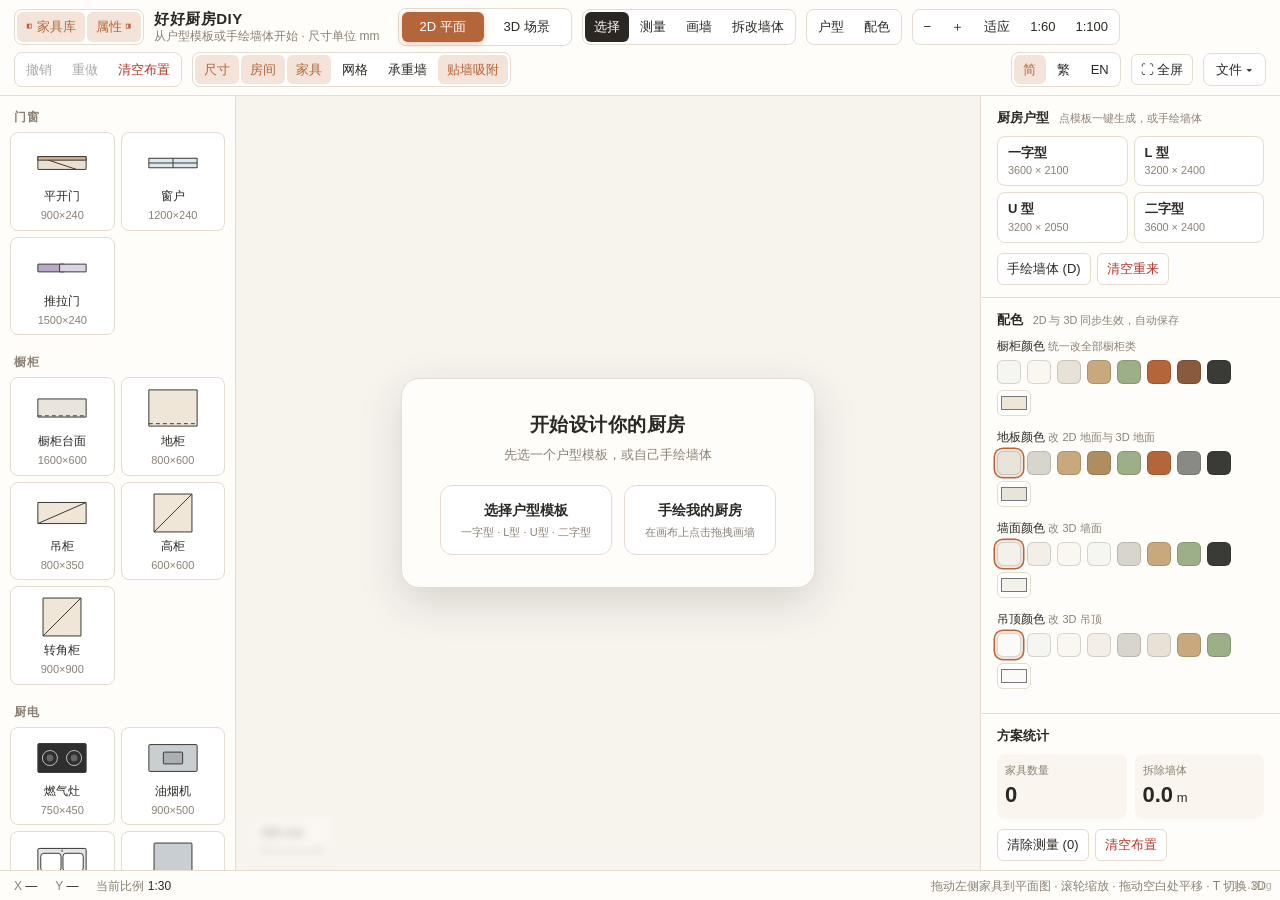
==== commit bb601831: "Update index.html" ====
--- a/kitchen-diy/index.html
+++ b/kitchen-diy/index.html
@@ -278,7 +278,7 @@
       <button class="btn chip" id="tgLib" data-en="◧ Library">◧ 家具库</button>
       <button class="btn chip" id="tgPanel" data-en="Properties ◨">属性 ◨</button>
     </div>
-    <div class="brand"><b data-en="Pangdonglai Appliance · Kitchen DIY">胖东来电器 · 厨房DIY</b><span id="subtitle">厨房 DIY · 打造你的理想厨房 · 尺寸单位 mm</span></div>
+    <div class="brand"><b data-en="Pangdonglai Appliance · Kitchen DIY">好好厨房DIY</b><span id="subtitle">厨房 DIY · 打造你的理想厨房 · 尺寸单位 mm</span></div>
     <div class="grp seg" id="viewSeg" title="切换 2D / 3D (T)" data-en-title="Switch 2D / 3D (T)">
       <span class="pill"></span>
       <button class="btn" data-view="2d" data-en="2D Plan">2D 平面</button>
@@ -353,7 +353,7 @@
 
   <aside class="lib">
     <div id="lib3d" class="only3d">
-      <h4 data-en="Rooms · click to fly there">房间 · 点击飞到该房间</h4>
+      <h4 data-en="Rooms · click to fly there">房间 · 点击回到该房间</h4>
       <div id="roomList"></div>
     </div>
     <div id="lib"></div>
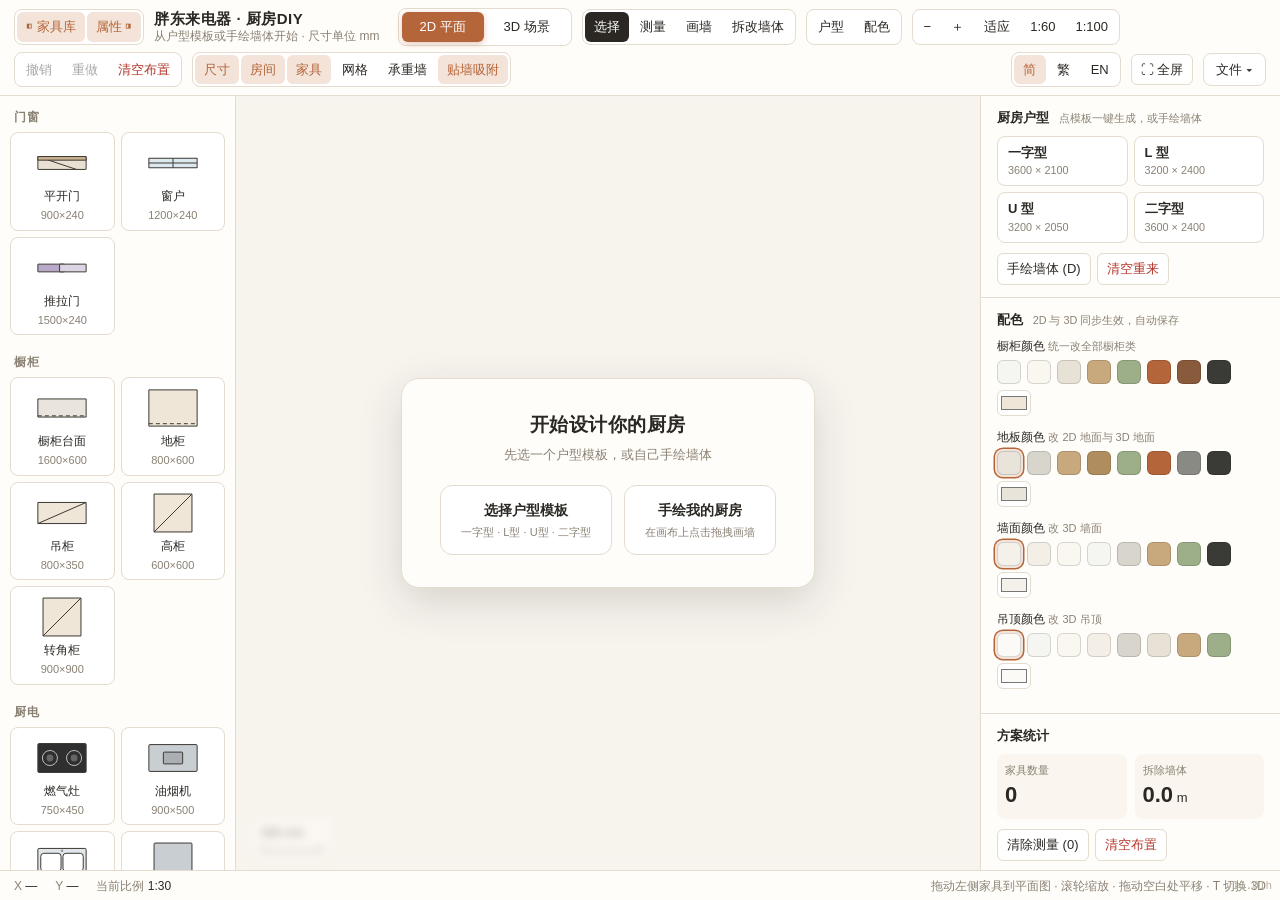
==== commit a04de99f: "Add files via upload" ====
--- a/kitchen-diy/index.html
+++ b/kitchen-diy/index.html
@@ -7,7 +7,7 @@
 <meta name="mobile-web-app-capable" content="yes">
 <meta name="apple-mobile-web-app-status-bar-style" content="default">
 <meta name="theme-color" content="#fffdf9">
-<title>厨房 DIY 设计 v11.01g</title>
+<title>厨房 DIY 设计 v11.01h</title>
 <style>
 :root{
   --bg:#f3efe7; --paper:#f7f4ee; --panel:#fffdf9; --line:#e3dccf; --ink:#2b2824; --muted:#8a8174;
@@ -261,6 +261,32 @@
 #dimEdit.wallSpec label{font-size:12px;font-weight:500;color:#8a8378;display:flex;align-items:center;gap:4px;white-space:nowrap}
 #dimEdit.wallSpec input{width:66px;padding:6px;border:1px solid #d8d2c4;border-radius:7px;font-size:14px;font-weight:600;text-align:center;background:#fff;color:#3d3a34;outline:none}
 #dimEdit.wallSpec button{padding:7px 14px;border:0;border-radius:7px;background:#b5653a;color:#fff;font-size:13px;font-weight:600;cursor:pointer}
+/* 自定义编辑模式 */
+.edToggle{margin:10px 0 0;width:100%;padding:9px;border:1.5px dashed #c8bfae;border-radius:9px;background:#faf8f3;color:#8a8378;font-size:13px;font-weight:600;cursor:pointer}
+.edToggle:hover{border-color:#b5653a;color:#b5653a}
+body.editing .edToggle{border-style:solid;border-color:#b5653a;background:#b5653a;color:#fff}
+body.editing .item{position:relative;cursor:pointer}
+body.editing .item::after{content:'✎';position:absolute;top:2px;right:4px;font-size:12px;color:#b5653a;font-style:normal}
+.catBar{display:flex;align-items:center;justify-content:space-between}
+.catBar h4{margin-bottom:0}
+.catBar .mini{border:0;background:none;color:#b5653a;font-size:14px;cursor:pointer;padding:2px 6px;border-radius:5px}
+.catBar .mini:hover{background:#f3e8dd}
+.edBar{margin-top:12px;padding-top:10px;border-top:1px dashed #d8d2c4;display:flex;flex-wrap:wrap;gap:6px}
+.edBar button{flex:1 1 45%;padding:8px 4px;border:1px solid #d8d2c4;border-radius:8px;background:#fff;color:#6b6455;font-size:12px;font-weight:600;cursor:pointer}
+.edBar button:hover{border-color:#b5653a;color:#b5653a}
+.edBar .warn{color:#b04a3a}
+#cfgEdit{position:fixed;z-index:100;left:50%;top:50%;transform:translate(-50%,-50%);width:min(320px,92vw);max-height:86vh;overflow:auto;background:#fffdf9;border:1.5px solid #b5653a;border-radius:14px;padding:16px;box-shadow:0 16px 50px rgba(61,58,52,.3)}
+#cfgEdit h5{margin:0 0 12px;font-size:15px;color:#3d3a34}
+#cfgEdit label{display:flex;align-items:center;justify-content:space-between;margin-bottom:9px;font-size:13px;color:#8a8378;gap:8px}
+#cfgEdit input[type=text],#cfgEdit input[type=number]{flex:1;min-width:0;padding:7px 9px;border:1px solid #d8d2c4;border-radius:7px;font-size:14px;background:#fff;color:#3d3a34;outline:none}
+#cfgEdit input[type=color]{width:52px;height:30px;padding:2px;border:1px solid #d8d2c4;border-radius:7px;background:#fff;cursor:pointer}
+#cfgEdit select{flex:1;padding:7px;border:1px solid #d8d2c4;border-radius:7px;font-size:13px;background:#fff;color:#3d3a34}
+#cfgEdit .row{display:flex;gap:8px;margin-top:12px}
+#cfgEdit .row button{flex:1;padding:9px;border:0;border-radius:8px;font-size:13px;font-weight:600;cursor:pointer}
+#cfgEdit .ok{background:#b5653a;color:#fff}
+#cfgEdit .cancel{background:#eee9df;color:#6b6455}
+#cfgEdit .danger{background:#b04a3a;color:#fff}
+body.editing .brand b,body.editing #subtitle{cursor:pointer;outline:1px dashed #b5653a;outline-offset:2px;border-radius:3px}
 #verBadge{position:fixed;right:8px;bottom:6px;font-size:11px;color:#b8b2a6;z-index:98;pointer-events:none;font-family:monospace}
 #verNew{position:fixed;top:12px;left:50%;transform:translateX(-50%);z-index:999;background:#b5653a;color:#fff;padding:9px 20px;border-radius:22px;font-size:13px;cursor:pointer;box-shadow:0 6px 20px rgba(61,58,52,.3)}
 </style>
@@ -278,7 +304,7 @@
       <button class="btn chip" id="tgLib" data-en="◧ Library">◧ 家具库</button>
       <button class="btn chip" id="tgPanel" data-en="Properties ◨">属性 ◨</button>
     </div>
-    <div class="brand"><b data-en="Pangdonglai Appliance · Kitchen DIY">好好厨房DIY</b><span id="subtitle">厨房 DIY · 打造你的理想厨房 · 尺寸单位 mm</span></div>
+    <div class="brand"><b data-en="Pangdonglai Appliance · Kitchen DIY">胖东来电器 · 厨房DIY</b><span id="subtitle">厨房 DIY · 打造你的理想厨房 · 尺寸单位 mm</span></div>
     <div class="grp seg" id="viewSeg" title="切换 2D / 3D (T)" data-en-title="Switch 2D / 3D (T)">
       <span class="pill"></span>
       <button class="btn" data-view="2d" data-en="2D Plan">2D 平面</button>
@@ -353,7 +379,7 @@
 
   <aside class="lib">
     <div id="lib3d" class="only3d">
-      <h4 data-en="Rooms · click to fly there">房间 · 点击回到该房间</h4>
+      <h4 data-en="Rooms · click to fly there">房间 · 点击飞到该房间</h4>
       <div id="roomList"></div>
     </div>
     <div id="lib"></div>
@@ -649,7 +675,7 @@
 function commit(before){ undoStack.push(before); if (undoStack.length > 150) undoStack.shift(); redoStack.length = 0; save(); }
 function mutate(fn){ const b = snap(); fn(); commit(b); renderAll(); }
 // 版本号：每次发布新版递增；页面加载 3 秒后自检线上是否有更新（解决缓存旧版问题）
-const APP_VER = '11.01g';
+const APP_VER = '11.01h';
 setTimeout(async () => {
   try{
     const t = await (await fetch(location.pathname.replace(/[^/]*$/, '') + '?_v=' + Date.now(), {cache:'no-store'})).text();
@@ -2152,18 +2178,148 @@
 });
 
 /* ======================= 家具库 ======================= */
+/* ======================= 自定义内容（编辑模式，改完存本机 localStorage） ======================= */
+let EDITING = false;
+const CUSTOM_KEY = 'kd_custom_v1';
+const ICON_TYPES = [['basecab','地柜'],['wallcab','吊柜'],['tallcab','高柜'],['cornercab','转角柜'],['counter','台面'],['island','岛台'],['fridge','冰箱'],['stove','燃气灶'],['hood','油烟机'],['ksink','水槽'],['dishwasher','洗碗机'],['ovencol','蒸烤箱柜'],['oven','烤箱'],['microwave','微波炉'],['disinf','消毒柜'],['washer','洗衣机'],['dryer','烘干机'],['table','餐桌'],['roundtable','圆桌'],['chair','椅子'],['barstool','吧椅'],['cabinet','边柜'],['purifier','净化器'],['trashbin','垃圾桶'],['plant','绿植'],['opdoor','平开门'],['opwin','窗户'],['opslide','推拉门'],['rug','地毯']];
+const hex6 = c => /^#[0-9a-f]{3}$/i.test(c || '') ? '#' + [...c.slice(1)].map(x => x+x).join('') : c;
+function loadCustom(){ try{ const c = JSON.parse(localStorage.getItem(CUSTOM_KEY) || 'null'); return (c && Array.isArray(c.lib) && c.lib.length) ? c : null; }catch(_){ return null; } }
+function snapshotCustom(){
+  return { lib: LIB.map(c => ({cat: c.cat, items: c.items.map(it => it.slice())})),
+    texts: { brand: document.querySelector('.brand b')?.textContent || '', subtitle: $('#subtitle')?.textContent || '' } };
+}
+function saveCustom(){ try{ localStorage.setItem(CUSTOM_KEY, JSON.stringify(snapshotCustom())); }catch(e){} }
+function applyCustom(){
+  const c = loadCustom(); if (!c) return;
+  LIB.length = 0;
+  c.lib.forEach(cat => LIB.push({cat: cat.cat, items: cat.items.map(it => it.slice())}));
+  buildLib();
+  if (c.texts){
+    if (c.texts.brand){ const b = document.querySelector('.brand b'); if (b){ b.textContent = c.texts.brand; b.dataset.en = c.texts.brand; } document.title = c.texts.brand; }
+    if (c.texts.subtitle){ const st = $('#subtitle'); if (st) st.textContent = c.texts.subtitle; }
+  }
+}
+function toggleEditing(){
+  EDITING = !EDITING;
+  document.body.classList.toggle('editing', EDITING);
+  buildLib(); syncBrandEdit();
+  if (EDITING) toast(tr('编辑模式：点任意家具项即可修改；改动自动保存在这台设备上', 'Edit mode on — tap any item to edit'));
+}
+function syncBrandEdit(){
+  const b = document.querySelector('.brand b'), st = $('#subtitle');
+  [b, st].forEach(el => { if (el) el.onclick = EDITING ? () => editTexts() : null; });
+}
+/* 通用配置浮层 */
+function openCfg(title, fields, onSave, extra){
+  const old = $('#cfgEdit'); if (old) old.remove();
+  const box = document.createElement('div'); box.id = 'cfgEdit';
+  box.innerHTML = `<h5>${title}</h5>` + fields.map(f =>
+    f.type === 'select'
+      ? `<label>${f.label} <select id="cf_${f.id}">${f.options.map(o => `<option value="${esc(o[0])}" ${o[0] === f.value ? 'selected' : ''}>${esc(o[1])}</option>`).join('')}</select></label>`
+      : f.type === 'color'
+      ? `<label>${f.label} <input id="cf_${f.id}" type="color" value="${f.value}"></label>`
+      : `<label>${f.label} <input id="cf_${f.id}" type="${f.type || 'text'}" value="${esc(String(f.value))}" ${f.attrs || ''}></label>`
+  ).join('') + `<div class="row">${extra || ''}<button class="cancel" id="cfCancel">${tr('取消','Cancel')}</button><button class="ok" id="cfOk">${tr('保存','Save')}</button></div>`;
+  document.body.appendChild(box);
+  $('#cfCancel').onclick = () => box.remove();
+  $('#cfOk').onclick = () => {
+    const vals = {};
+    fields.forEach(f => { const el = $('#cf_' + f.id); vals[f.id] = f.num ? Math.round(parseFloat(el.value)) : el.value; });
+    box.remove(); onSave(vals);
+  };
+  box.onkeydown = e => { e.stopPropagation(); if (e.key === 'Escape') box.remove(); };
+}
+function editLibItem(ci, ii){
+  const it = LIB[ci]?.items[ii]; if (!it) return;
+  openCfg(tr('编辑家具','Edit item'), [
+    {id:'name', label: tr('名称','Name'), value: it[1]},
+    {id:'w', label: tr('宽 (mm)','W (mm)'), value: it[2], type:'number', num:true, attrs:'min="50" step="10"'},
+    {id:'d', label: tr('深 (mm)','D (mm)'), value: it[3], type:'number', num:true, attrs:'min="50" step="10"'},
+    {id:'color', label: tr('颜色','Color'), value: hex6(it[4]), type:'color'},
+    {id:'type', label: tr('图标样式','Icon'), value: it[0], type:'select', options: ICON_TYPES.map(t => [t[0], t[1]])},
+    {id:'cat', label: tr('分类','Category'), value: String(ci), type:'select', options: LIB.map((c,i) => [String(i), c.cat])},
+  ], vals => {
+    if (!String(vals.name).trim()) return toast(tr('名称不能为空','Name required'));
+    it[0] = vals.type; it[1] = String(vals.name).trim();
+    it[2] = Math.max(50, vals.w || it[2]); it[3] = Math.max(50, vals.d || it[3]); it[4] = vals.color;
+    const nc = +vals.cat;
+    if (nc !== ci && LIB[nc]){ LIB[ci].items.splice(ii, 1); LIB[nc].items.push(it); }
+    saveCustom(); buildLib(); toast(tr('已保存，本机立即生效','Saved locally'));
+  }, `<button class="danger" id="cfDel">${tr('删除','Delete')}</button>`);
+  $('#cfDel').onclick = () => {
+    LIB[ci].items.splice(ii, 1);
+    $('#cfgEdit')?.remove();
+    saveCustom(); buildLib(); toast(tr('已删除','Deleted'));
+  };
+}
+function addLibItem(ci){
+  const c = LIB[ci]; if (!c) return;
+  c.items.push(['cabinet', tr('新家具','New item'), 600, 600, '#e9e5de']);
+  saveCustom(); buildLib();
+  editLibItem(ci, c.items.length - 1);
+}
+function addCategory(){
+  openCfg(tr('添加分类','Add category'), [{id:'name', label: tr('分类名','Name'), value: ''}], vals => {
+    const n = String(vals.name).trim(); if (!n) return;
+    LIB.push({cat: n, items: []});
+    saveCustom(); buildLib();
+  });
+}
+function delCategory(ci){
+  const c = LIB[ci]; if (!c) return;
+  if (!confirm(tr(`删除分类「${c.cat}」及其中 ${c.items.length} 个家具？`, `Delete "${c.cat}"?`))) return;
+  LIB.splice(ci, 1);
+  saveCustom(); buildLib();
+}
+function editTexts(){
+  openCfg(tr('页面文字','Texts'), [
+    {id:'brand', label: tr('品牌标题','Brand'), value: document.querySelector('.brand b')?.textContent || ''},
+    {id:'subtitle', label: tr('副标题','Subtitle'), value: $('#subtitle')?.textContent || ''},
+  ], vals => {
+    const b = document.querySelector('.brand b'), st = $('#subtitle');
+    if (b && String(vals.brand).trim()){ b.textContent = String(vals.brand).trim(); b.dataset.en = String(vals.brand).trim(); document.title = String(vals.brand).trim(); }
+    if (st) st.textContent = vals.subtitle;
+    saveCustom(); toast(tr('已保存，本机立即生效','Saved locally'));
+  });
+}
+function exportCustom(){
+  download(tr('厨房DIY_自定义配置', 'kitchen-custom') + '.json', new Blob([JSON.stringify(snapshotCustom(), null, 2)], {type:'application/json'}));
+  toast(tr('已导出配置文件，发给 Yamato 即可同步到全员线上版','Exported — send it to Yamato to publish'));
+}
+function resetCustom(){
+  if (!confirm(tr('恢复默认内容？这台设备上的自定义将清空','Reset to defaults?'))) return;
+  try{ localStorage.removeItem(CUSTOM_KEY); }catch(e){}
+  location.reload();
+}
 function buildLib(){
-  $('#lib').innerHTML = LIB.map((c,ci) => `<h4>${nm(c.cat)}</h4><div class="lib-grid">${c.items.map((it,ii) => {
+  $('#lib').innerHTML = LIB.map((c,ci) => `${EDITING ? `<div class="catBar"><h4>${esc(c.cat)}</h4><span><button class="mini" data-catadd="${ci}" title="${tr('在此分类下添加家具','Add item')}">＋</button><button class="mini" data-catdel="${ci}" title="${tr('删除此分类','Delete category')}">✕</button></span></div>` : `<h4>${nm(c.cat)}</h4>`}<div class="lib-grid">${c.items.map((it,ii) => {
     const [t,n,w,d,col] = it, pad = Math.max(w,d)*.08;
-    return `<div class="item" data-key="${ci}:${ii}" title="${tr('点击添加，或拖到平面图中的指定位置', 'Click to add, or drag onto the plan')}">
+    return `<div class="item" data-key="${ci}:${ii}" title="${EDITING ? tr('点击编辑','Click to edit') : tr('点击添加，或拖到平面图中的指定位置', 'Click to add, or drag onto the plan')}">
       <svg viewBox="${-w/2-pad} ${-d/2-pad} ${w+2*pad} ${d+2*pad}">${furnSVG(t,w,d,col)}</svg><b>${esc(nm(n))}</b><small>${w}×${d}</small></div>`;
   }).join('')}</div>`).join('') + `<div class="hint">${tr(
     `家具按真实尺寸（mm）绘制。${COARSE ? '点一下放到画面中央，或按住向右拖到平面图 / 3D 地面上的指定位置（上下滑动为滚动列表）。' : '点击添加到画面中央，或直接拖到平面图 / 3D 地面上。'}添加后可在右侧修改宽深与颜色。`,
-    `Furniture is drawn at real size (mm). ${COARSE ? 'Tap to place at the center, or hold and drag right onto the plan / 3D floor (swipe up/down to scroll).' : 'Click to add at the center, or drag onto the plan / 3D floor.'} Edit size and color in the right panel afterwards.`)}</div>`;
+    `Furniture is drawn at real size (mm). ${COARSE ? 'Tap to place at the center, or hold and drag right onto the plan / 3D floor (swipe up/down to scroll).' : 'Click to add at the center, or drag onto the plan / 3D floor.'} Edit size and color in the right panel afterwards.`)}</div>`
+  + `<button class="edToggle" id="edToggle">${EDITING ? tr('✓ 完成，退出编辑','✓ Done editing') : tr('⚙ 自定义文字和家具库','⚙ Customize content')}</button>`
+  + (EDITING ? `<div class="edBar">
+      <button id="edAddCat">${tr('＋ 添加分类','＋ Category')}</button>
+      <button id="edTxt">${tr('改页面文字','Edit texts')}</button>
+      <button id="edExport">${tr('导出配置','Export')}</button>
+      <button id="edReset" class="warn">${tr('恢复默认','Reset')}</button>
+    </div>` : '');
   document.querySelectorAll('.item').forEach(el => el.addEventListener('pointerdown', e => {
     if (e.button) return;
+    if (EDITING){ const [ci, ii] = el.dataset.key.split(':').map(Number); editLibItem(ci, ii); return; }
     libDrag = {el, id:e.pointerId, sx:e.clientX, sy:e.clientY, it:itemOf(el), ghost:null};
   }));
+  $('#edToggle').onclick = () => toggleEditing();
+  if (EDITING){
+    $('#edAddCat').onclick = () => addCategory();
+    $('#edTxt').onclick = () => editTexts();
+    $('#edExport').onclick = () => exportCustom();
+    $('#edReset').onclick = () => resetCustom();
+    document.querySelectorAll('[data-catadd]').forEach(b => b.onclick = () => addLibItem(+b.dataset.catadd));
+    document.querySelectorAll('[data-catdel]').forEach(b => b.onclick = () => delCategory(+b.dataset.catdel));
+  }
 }
 const itemOf = el => { const [ci, ii] = el.dataset.key.split(':').map(Number); return LIB[ci].items[ii]; };
 
@@ -2450,6 +2606,7 @@
 
 applyStaticLang(); syncFullscreen();
 buildDefs(); buildLib(); renderOpenings(); renderDims();
+applyCustom();
 $('#tip').textContent = TIPS()['2d'];
 fitView(); renderAll();
 </script>
@@ -3654,6 +3811,6 @@
     sync();
   }};
 </script>
-<div id="verBadge">v11.01g</div>
+<div id="verBadge">v11.01h</div>
 </body>
 </html>
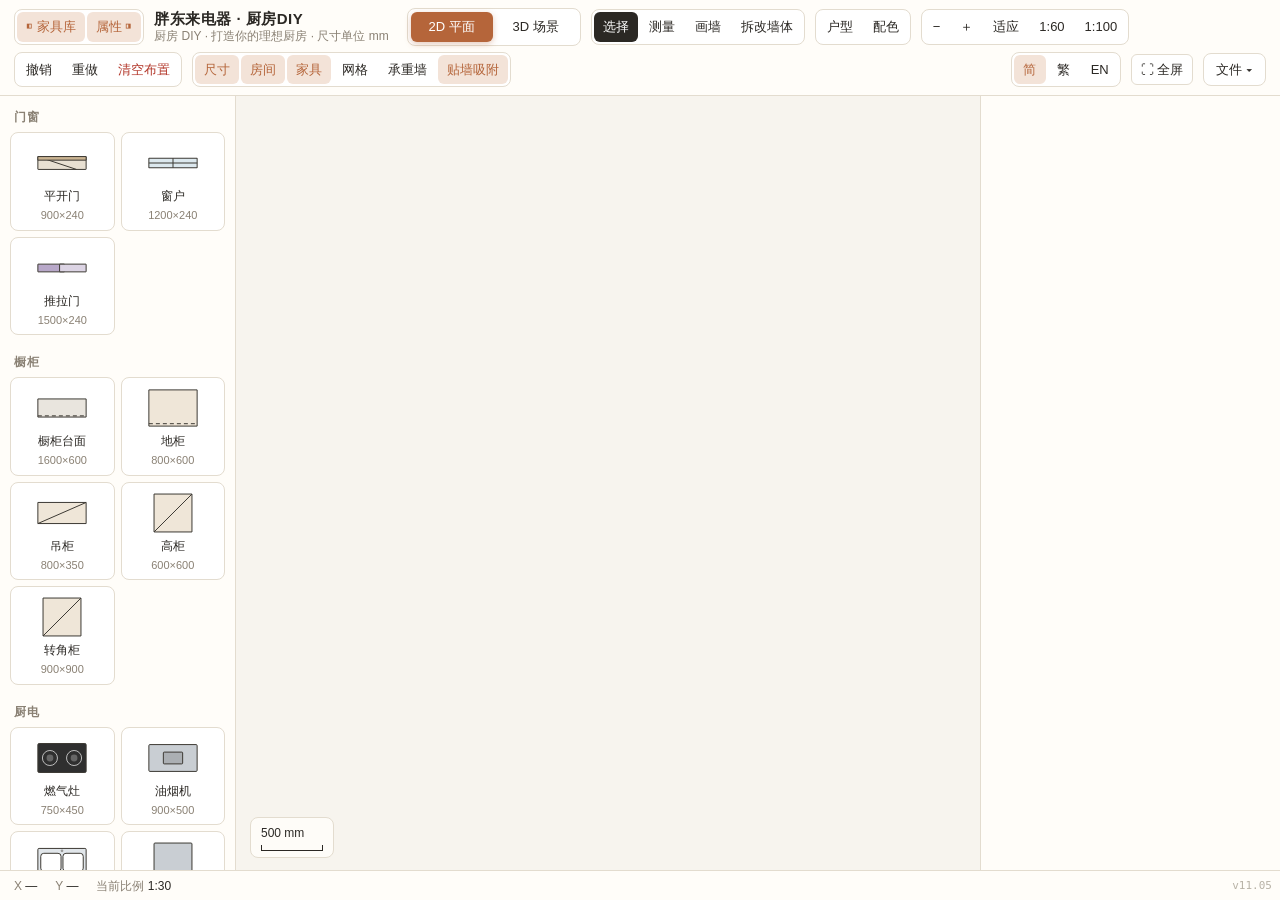
==== commit 68637eff: "Add files via upload" ====
--- a/kitchen-diy/index.html
+++ b/kitchen-diy/index.html
@@ -7,7 +7,7 @@
 <meta name="mobile-web-app-capable" content="yes">
 <meta name="apple-mobile-web-app-status-bar-style" content="default">
 <meta name="theme-color" content="#fffdf9">
-<title>厨房 DIY 设计 v11.01h</title>
+<title>厨房 DIY 设计 v11.05</title>
 <style>
 :root{
   --bg:#f3efe7; --paper:#f7f4ee; --panel:#fffdf9; --line:#e3dccf; --ink:#2b2824; --muted:#8a8174;
@@ -279,6 +279,7 @@
 #cfgEdit h5{margin:0 0 12px;font-size:15px;color:#3d3a34}
 #cfgEdit label{display:flex;align-items:center;justify-content:space-between;margin-bottom:9px;font-size:13px;color:#8a8378;gap:8px}
 #cfgEdit input[type=text],#cfgEdit input[type=number]{flex:1;min-width:0;padding:7px 9px;border:1px solid #d8d2c4;border-radius:7px;font-size:14px;background:#fff;color:#3d3a34;outline:none}
+#cfgEdit textarea{width:100%;box-sizing:border-box;padding:7px 9px;border:1px solid #d8d2c4;border-radius:7px;font-size:13px;background:#fff;color:#3d3a34;outline:none;font-family:inherit;resize:vertical}
 #cfgEdit input[type=color]{width:52px;height:30px;padding:2px;border:1px solid #d8d2c4;border-radius:7px;background:#fff;cursor:pointer}
 #cfgEdit select{flex:1;padding:7px;border:1px solid #d8d2c4;border-radius:7px;font-size:13px;background:#fff;color:#3d3a34}
 #cfgEdit .row{display:flex;gap:8px;margin-top:12px}
@@ -287,7 +288,7 @@
 #cfgEdit .cancel{background:#eee9df;color:#6b6455}
 #cfgEdit .danger{background:#b04a3a;color:#fff}
 body.editing .brand b,body.editing #subtitle{cursor:pointer;outline:1px dashed #b5653a;outline-offset:2px;border-radius:3px}
-#verBadge{position:fixed;right:8px;bottom:6px;font-size:11px;color:#b8b2a6;z-index:98;pointer-events:none;font-family:monospace}
+#verBadge{position:fixed;right:8px;bottom:6px;font-size:11px;color:#b8b2a6;z-index:98;pointer-events:auto;font-family:monospace;user-select:none;-webkit-user-select:none}
 #verNew{position:fixed;top:12px;left:50%;transform:translateX(-50%);z-index:999;background:#b5653a;color:#fff;padding:9px 20px;border-radius:22px;font-size:13px;cursor:pointer;box-shadow:0 6px 20px rgba(61,58,52,.3)}
 </style>
 <script type="importmap">
@@ -536,6 +537,30 @@
   {id:'uu',  name:'U 型',  size:'3200 × 2050', make:TPL_U},
   {id:'er',  name:'二字型', size:'3600 × 2400', make:TPL_II},
 ];
+// 通用矩形户型生成器（自定义/改尺寸户型：顶墙居中窗 + 底墙居中门）
+function genRectTpl(W, D){
+  const winW = Math.max(600, Math.min(1500, W - 1200)), doorW = Math.min(800, W - 1400);
+  const wx0 = (W - winW)/2, wx1 = (W + winW)/2, dx0 = (W - doorW)/2, dx1 = (W + doorW)/2;
+  return {
+    walls: [
+      [-240,-240, wx0, 0, 'e'], [wx1, -240, W+240, 0, 'e'],
+      [-240, D, dx0, D+240, 'e'], [dx1, D, W+240, D+240, 'e'],
+      [-240, 0, 0, D+240, 'e'], [W, -240, W+240, D, 'e'],
+    ],
+    wins: [[wx0, -240, wx1, 0]],
+    doors: [{name:'厨房门', rect:[dx0, D, dx1, D+240], h:[dx1, D], c:[-1,0], o:[0,-1], len:doorW, entry:true}],
+    slides: [],
+    rooms: [{id:'kitchen', name:'厨房', poly:R(0,0,W,D), mat:'antislip', at:[W/2, D/2]}],
+  };
+}
+const BUILTIN_MAKE = {yi: TPL_I, ll: TPL_L, uu: TPL_U, er: TPL_II};
+TEMPLATES.forEach(t => {
+  const dims = {'yi':[3600,2100], 'll':[3200,2400], 'uu':[3200,2050], 'er':[3600,2400]}[t.id];
+  if (dims){ t.w = dims[0]; t.d = dims[1]; t.w0 = dims[0]; t.d0 = dims[1]; }
+});
+// 面板区块与自定义文字的默认配置（管理后台可改）
+const SEC_CFG = { stats: {hide: false, title: ''}, help: {hide: false, title: ''} };
+const TEXT_CFG = { brand: '', subtitle: '' };
 // 3D 模块通过这里读取当前户型与视图中心
 window.L = {walls:WALLS, wins:WINS, doors:DOORS, slides:SLIDES, rooms:ROOMS};
 // 墙体围合出的净内皮矩形（四边均有墙覆盖时返回 [ix0,iy0,ix1,iy1]，否则 null）
@@ -675,7 +700,7 @@
 function commit(before){ undoStack.push(before); if (undoStack.length > 150) undoStack.shift(); redoStack.length = 0; save(); }
 function mutate(fn){ const b = snap(); fn(); commit(b); renderAll(); }
 // 版本号：每次发布新版递增；页面加载 3 秒后自检线上是否有更新（解决缓存旧版问题）
-const APP_VER = '11.01h';
+const APP_VER = '11.05';
 setTimeout(async () => {
   try{
     const t = await (await fetch(location.pathname.replace(/[^/]*$/, '') + '?_v=' + Date.now(), {cache:'no-store'})).text();
@@ -1482,7 +1507,7 @@
   const tot = ROOMS.filter(r => r.counted !== false).reduce((a,r) => a + area(r.poly), 0);
   $('#subtitle').textContent = ROOMS.length
     ? tr(`厨房净面积约 ${fmt(tot)} m² · 尺寸单位 mm · 打造你的理想厨房`, `Kitchen area ≈ ${fmt(tot)} m² · Units: mm · Build your dream kitchen`)
-    : tr('从户型模板或手绘墙体开始 · 尺寸单位 mm', 'Start from a layout template or draw walls · Units: mm');
+    : (TEXT_CFG.subtitle || tr('从户型模板或手绘墙体开始 · 尺寸单位 mm', 'Start from a layout template or draw walls · Units: mm'));
   $('#undo').disabled = !undoStack.length; $('#redo').disabled = !redoStack.length;
   $('#undo').style.opacity = undoStack.length ? 1 : .4; $('#redo').style.opacity = redoStack.length ? 1 : .4;
 }
@@ -1584,12 +1609,12 @@
   ${ROOMS.length ? `<section><h3>${tr('地面材料面积','Flooring Areas')} <small>${tr('按房间净面积统计','by net room area')}</small></h3>
     <table>${matRows}</table>
     <div class="total"><span>${tr('地面总面积','Total floor area')}</span><b>${fmt(tot)} m²</b></div></section>` : ''}
-  <section><h3>${tr('方案统计','Plan Stats')}</h3>
+  ${SEC_CFG.stats.hide ? '' : `<section><h3>${SEC_CFG.stats.title || tr('方案统计','Plan Stats')}</h3>
     <div class="stats"><div><small>${tr('家具数量','Furniture')}</small><span class="big">${state.furniture.length}</span></div>
       <div><small>${tr('拆除墙体','Walls removed')}</small><span class="big">${fmt(demLen,1)}</span> m</div></div>
     <div class="actions"><button class="btn" id="clearMeasure">${tr('清除测量','Clear measures')} (${state.measures.length})</button>
-      <button class="btn danger" id="clearFurn">${tr('清空布置','Clear layout')}</button></div></section>
-  ${COARSE ? tr(`<section><h3>触屏操作</h3><div class="kbd">
+      <button class="btn danger" id="clearFurn">${tr('清空布置','Clear layout')}</button></div></section>`}
+  ${SEC_CFG.help.hide ? '' : COARSE ? tr(`<section><h3>${SEC_CFG.help.title || '触屏操作'}</h3><div class="kbd">
     <kbd>单指拖动</kbd><span>空白处平移画面</span><kbd>双指</kbd><span>捏合缩放、拖动平移</span>
     <kbd>家具库</kbd><span>点一下放到画面中央，或按住向右拖到指定位置</span>
     <kbd>点家具</kbd><span>选中后拖动移动；拖顶部圆点旋转、右下方块改尺寸</span>
@@ -1604,7 +1629,7 @@
     <kbd>Measure</kbd><span>Hold and drag a line, or tap two points</span>
     <kbd>3D walk</kbd><span>Joystick moves, drag to look, tap doors to open</span>
   </div></section>`) : ''}
-  ${tr(`<section><h3>键盘快捷键</h3><div class="kbd">
+  ${SEC_CFG.help.hide ? '' : tr(`<section><h3>${SEC_CFG.help.title || '键盘快捷键'}</h3><div class="kbd">
     <kbd>拖拽</kbd><span>左侧家具拖入平面图</span><kbd>V</kbd><span>选择 / 移动</span><kbd>M</kbd><span>测量（Shift 水平/垂直）</span><kbd>D</kbd><span>手绘墙体</span>
     <kbd>X</kbd><span>拆改非承重墙（黑色为承重墙）</span><kbd>R</kbd><span>旋转 90°（Shift 反向）</span><kbd>方向键</kbd><span>微调 10mm（Shift 100mm）</span>
     <kbd>⌘/Ctrl D</kbd><span>复制</span><kbd>Delete</kbd><span>删除</span><kbd>⌘/Ctrl Z</kbd><span>撤销</span><kbd>T</kbd><span>切换 2D / 3D</span><kbd>F</kbd><span>适应窗口</span><kbd>Esc</kbd><span>取消选择</span>
@@ -2185,25 +2210,141 @@
 const hex6 = c => /^#[0-9a-f]{3}$/i.test(c || '') ? '#' + [...c.slice(1)].map(x => x+x).join('') : c;
 function loadCustom(){ try{ const c = JSON.parse(localStorage.getItem(CUSTOM_KEY) || 'null'); return (c && Array.isArray(c.lib) && c.lib.length) ? c : null; }catch(_){ return null; } }
 function snapshotCustom(){
-  return { lib: LIB.map(c => ({cat: c.cat, items: c.items.map(it => it.slice())})),
-    texts: { brand: document.querySelector('.brand b')?.textContent || '', subtitle: $('#subtitle')?.textContent || '' } };
+  return {
+    lib: LIB.map(c => ({cat: c.cat, items: c.items.map(it => it.slice())})),
+    texts: { brand: TEXT_CFG.brand || document.querySelector('.brand b')?.textContent || '', subtitle: TEXT_CFG.subtitle || '' },
+    templates: TEMPLATES.map(t => ({id: t.id, name: t.name, size: t.size, w: t.w, d: t.d, custom: !!t.custom})),
+    palette: {cab: PALETTE.cab.slice(), floor: PALETTE.floor.slice(), wall: PALETTE.wall.slice(), ceil: PALETTE.ceil.slice()},
+    sections: {stats: {...SEC_CFG.stats}, help: {...SEC_CFG.help}},
+    cases: CASES_DATA ? JSON.parse(JSON.stringify(CASES_DATA)) : null,
+  };
 }
 function saveCustom(){ try{ localStorage.setItem(CUSTOM_KEY, JSON.stringify(snapshotCustom())); }catch(e){} }
-function applyCustom(){
-  const c = loadCustom(); if (!c) return;
+function applyCustomData(c){
+  if (!c || !Array.isArray(c.lib) || !c.lib.length) return;
   LIB.length = 0;
   c.lib.forEach(cat => LIB.push({cat: cat.cat, items: cat.items.map(it => it.slice())}));
   buildLib();
   if (c.texts){
-    if (c.texts.brand){ const b = document.querySelector('.brand b'); if (b){ b.textContent = c.texts.brand; b.dataset.en = c.texts.brand; } document.title = c.texts.brand; }
-    if (c.texts.subtitle){ const st = $('#subtitle'); if (st) st.textContent = c.texts.subtitle; }
-  }
-}
-function toggleEditing(){
-  EDITING = !EDITING;
-  document.body.classList.toggle('editing', EDITING);
+    if (c.texts.brand){ TEXT_CFG.brand = c.texts.brand; const b = document.querySelector('.brand b'); if (b){ b.textContent = c.texts.brand; b.dataset.en = c.texts.brand; } document.title = c.texts.brand; }
+    if (c.texts.subtitle){ TEXT_CFG.subtitle = c.texts.subtitle; const st = $('#subtitle'); if (st) st.textContent = c.texts.subtitle; }
+  }
+  if (Array.isArray(c.templates) && c.templates.length){
+    TEMPLATES.length = 0;
+    c.templates.forEach(t => {
+      const nt = {id: t.id, name: t.name, size: t.size, w: t.w, d: t.d, custom: !!t.custom};
+      nt.make = nt.custom ? () => genRectTpl(nt.w, nt.d) : (BUILTIN_MAKE[nt.id] || (() => genRectTpl(nt.w || 3600, nt.d || 2400)));
+      TEMPLATES.push(nt);
+    });
+  }
+  if (c.palette){
+    ['cab','floor','wall','ceil'].forEach(k => { if (Array.isArray(c.palette[k]) && c.palette[k].length) PALETTE[k] = c.palette[k].slice(); });
+  }
+  if (c.sections){
+    if (c.sections.stats){ SEC_CFG.stats.hide = !!c.sections.stats.hide; SEC_CFG.stats.title = c.sections.stats.title || ''; }
+    if (c.sections.help){ SEC_CFG.help.hide = !!c.sections.help.hide; SEC_CFG.help.title = c.sections.help.title || ''; }
+  }
+  if (c.cases !== undefined) CASES_DATA = Array.isArray(c.cases) ? c.cases : null;
+  try{ renderPanel(); }catch(e){}
+}
+function applyCustom(){ const c = loadCustom(); if (c) applyCustomData(c); }
+/* ======================= 管理员后台（隐藏入口：连点右下角版本号 5 次） ======================= */
+/* ======================= 好好厨房案例管理（随「发布到全员」同步） ======================= */
+let CASES_DATA = null;  // null = 好好厨房跟随内置示例；数组 = 已接管的全量案例
+const CASE_REGIONS = ['国内', '国外'];
+const CASE_LAYOUTS = ['一字型', 'L 型', 'U 型', '双排型', '岛台型'];
+const KITCHEN_DEMOS = [{"id": "demo-1", "title": "原木与留白，让备餐更从容", "region": "国内", "layout": "L 型", "people": [2, 3], "style": "自然原木", "area": "小至中等空间", "desc": "示例方案：沿相邻两侧布置操作台，将清洗、备餐与烹饪分区连接起来。日常用品留在顺手的位置，把台面留给操作。", "pros": "转角两侧分工明确；适合一人主厨、另一人辅助；抽屉可分类存放餐具与备餐工具。", "cons": "转角深处取物不便，需要匹配合适五金；多人集中在转角时容易相互干扰。", "storage": "餐具按用餐人数分组；常用工具放在备餐区抽屉；清洁用品集中在水槽附近。", "source": "", "media": [{"type": "image", "src": "assets/kitchen-0.jpg"}], "standby": true}, {"id": "demo-2", "title": "把动线拉直的小厨房", "region": "国内", "layout": "一字型", "people": [1, 2], "style": "简约实用", "area": "狭长空间", "desc": "示例方案：沿一侧墙布置厨柜，为走动和取物留出空间。以紧凑分区减少操作过程中的往返。", "pros": "分区容易理解，单人操作顺畅；柜体集中，清洁和整理较方便。", "cons": "备餐台面可能偏短；两人同时操作需要协调站位；储物量取决于墙面长度。", "storage": "常用物品按操作顺序排列；利用抽屉内分隔；避免墙面挂件侵占操作空间。", "source": "", "media": [{"type": "image", "src": "assets/kitchen-1.jpg"}], "standby": true}, {"id": "demo-3", "title": "三面环绕的家庭工作台", "region": "国内", "layout": "U 型", "people": [3, 4], "style": "温暖日常", "area": "较方正空间", "desc": "示例方案：三面台面承接清洗、备餐和烹饪，让工具与食材各就各位。是否适合需结合实际净宽及门窗位置判断。", "pros": "操作台面与储物位置较充足；不同工作区可分开安排。", "cons": "两处转角需要处理；中间通道偏窄时，多人操作和开抽屉容易冲突。", "storage": "依使用频率安排高低柜；重物优先放低位抽屉；为常用小电器预留使用与散热位置。", "source": "", "media": [{"type": "image", "src": "assets/kitchen-2.jpg"}], "standby": false}, {"id": "demo-4", "title": "围绕岛台，分享下厨的时光", "region": "国外", "layout": "岛台型", "people": [3, 4], "style": "开放社交", "area": "开阔空间", "desc": "示例方案：以岛台增加备餐与交流区域。国内落地前需核实排烟、燃气及实际空间条件。", "pros": "备餐与互动可以同时进行；适合一起准备食材与共享餐点。", "cons": "占用空间较多；油烟和清洁需要额外考虑；水电改动会增加施工复杂度。", "storage": "岛台按备餐、餐具分区；避免把就餐一侧变成杂物存放区；预留垃圾分类位置。", "source": "", "media": [{"type": "image", "src": "assets/kitchen-0.jpg"}], "standby": true}, {"id": "demo-5", "title": "两侧分工的高效料理间", "region": "国外", "layout": "双排型", "people": [2, 3, 4], "style": "清爽现代", "area": "长条形空间", "desc": "示例方案：将两侧柜体分别用于清洗备餐和烹饪收纳。合理的通道与柜门开启空间是关键。", "pros": "两侧可分配不同任务；储物和操作台面利用较充分。", "cons": "通道可能成为冲突点；两侧电器门同时开启时需要检查净空。", "storage": "按操作任务划分两侧物品；减少频繁横穿通道取物；高柜集中布置。", "source": "", "media": [{"type": "image", "src": "assets/kitchen-2.jpg"}], "standby": false}, {"id": "demo-6", "title": "少一点堆放，多一点日常", "region": "国外", "layout": "L 型", "people": [1, 2, 3], "style": "轻盈极简", "area": "小至中等空间", "desc": "示例方案：用连续台面与统一柜体组织空间，以少量开放收纳展示每日使用的器物。", "pros": "台面易整理；布局直观；少量展示收纳便于随手取用。", "cons": "开放区域容易积尘；物品较多的家庭需要增加封闭储物。", "storage": "开放架只放高频物品；其余物品进入抽屉；按日常用量安排备货。", "source": "", "media": [{"type": "image", "src": "assets/kitchen-1.jpg"}], "standby": false}];
+function parsePeople(s){ const a = String(s).split(/[^1-4]+/).map(Number).filter(n => n >= 1 && n <= 4); return [...new Set(a)].sort((x, y) => x - y); }
+function parseMedia(s){ return String(s).split(/\n+/).map(x => x.trim()).filter(Boolean).slice(0, 6).map(u => ({type: /\.(mp4|webm)(\?|#|$)/i.test(u) ? 'video' : 'image', src: u})); }
+
+const EDIT_PW = 'pdl2026';
+const ADMIN_ENV_OK = /Lark|Feishu/i.test(navigator.userAgent);
+const GH_REPO = 'fanfan0705/fanfan0705.github.io';
+const GH_PATH = 'kitchen-diy/custom.json';
+const TOKEN_KEY = 'kd_gh_token';
+function askEditPw(){
+  if (EDITING) return exitEditing();
+  if (!ADMIN_ENV_OK) return toast(tr('🔒 管理功能已锁定：请在飞书 App 内打开本平台进行修改','🔒 Admin is locked — open this app inside Feishu to manage'));
+  openCfg(tr('管理入口','Admin access'), [{id:'pw', label: tr('密码','Password'), value:'', type:'password'}], vals => {
+    if (String(vals.pw) === EDIT_PW) enterEditing();
+    else toast(tr('密码不对','Wrong password'));
+  });
+  setTimeout(() => $('#cf_pw')?.focus(), 80);
+}
+function enterEditing(){
+  EDITING = true;
+  document.body.classList.add('editing');
   buildLib(); syncBrandEdit();
-  if (EDITING) toast(tr('编辑模式：点任意家具项即可修改；改动自动保存在这台设备上', 'Edit mode on — tap any item to edit'));
+  toast(tr('已进入管理模式：改动先存本机，点「发布到全员」才更新线上','Admin mode — publish to go live'));
+}
+function exitEditing(){
+  EDITING = false;
+  document.body.classList.remove('editing');
+  buildLib(); syncBrandEdit();
+}
+async function pullSharedCustom(){
+  try{
+    const r = await fetch('custom.json?_=' + Date.now(), {cache:'no-store'});
+    if (!r.ok) return null;
+    const c = await r.json();
+    return (c && Array.isArray(c.lib) && c.lib.length) ? c : null;
+  }catch(_){ return null; }
+}
+function askToken(cb){
+  openCfg(tr('首次发布：粘贴 GitHub 密钥','GitHub token (one-time)'), [
+    {id:'tok', label: tr('密钥 Token','Token'), value:'', type:'password'},
+  ], vals => {
+    const t = String(vals.tok).trim(); if (!t) return;
+    try{ localStorage.setItem(TOKEN_KEY, t); }catch(e){}
+    toast(tr('密钥已保存在本机浏览器','Token saved on this device'));
+    cb && cb();
+  });
+  const h5 = $('#cfgEdit h5');
+  if (h5) h5.insertAdjacentHTML('afterend', `<div style="font-size:12px;color:#a39a8a;line-height:1.8;margin-bottom:10px">${tr(
+    '获取方法：GitHub 网页点头像 → Settings → 最底 Developer settings → Personal access tokens → Tokens (classic) → Generate new token (classic) → 勾选 repo → 生成并复制。密钥只存在你自己的浏览器里，用于把配置写回仓库。',
+    'GitHub → Settings → Developer settings → Personal access tokens (classic) → Generate with repo scope. Stored only in your browser.')}</div>`);
+}
+async function publishCustom(){
+  const tok = (() => { try{ return localStorage.getItem(TOKEN_KEY); }catch(e){ return null; } })();
+  if (!tok) return askToken(() => publishCustom());
+  toast(tr('正在发布到线上…','Publishing…'));
+  try{
+    const api = `https://api.github.com/repos/${GH_REPO}/contents/${GH_PATH}`;
+    const hdr = {Authorization: 'Bearer ' + tok, Accept: 'application/vnd.github+json'};
+    let sha;
+    const g = await fetch(api, {headers: hdr});
+    if (g.status === 401 || g.status === 403){ try{ localStorage.removeItem(TOKEN_KEY); }catch(e){} return toast(tr('密钥无效或已过期，请重新发布并输入新密钥','Token invalid — retry to re-enter')); }
+    if (g.ok) sha = (await g.json()).sha;
+    const body = { message: 'kitchen-diy: update custom.json',
+      content: btoa(unescape(encodeURIComponent(JSON.stringify(snapshotCustom(), null, 2)))) };
+    if (sha) body.sha = sha;
+    const p = await fetch(api, {method: 'PUT', headers: {...hdr, 'Content-Type': 'application/json'}, body: JSON.stringify(body)});
+    if (!p.ok){
+      if (p.status === 401 || p.status === 403){ try{ localStorage.removeItem(TOKEN_KEY); }catch(e){} }
+      return toast(tr('发布失败，错误码 ','Publish failed: ') + p.status);
+    }
+    saveCustom();
+    toast(tr('✓ 已发布！全员强刷页面后生效（约1-2分钟）','✓ Published — live in 1-2 min'));
+  }catch(e){ toast(tr('发布失败：网络异常','Network error')); }
+}
+async function resetShared(){
+  if (!confirm(tr('全员恢复默认？线上共享配置将被删除','Reset for EVERYONE?'))) return;
+  const tok = (() => { try{ return localStorage.getItem(TOKEN_KEY); }catch(e){ return null; } })();
+  try{ localStorage.removeItem(CUSTOM_KEY); }catch(e){}
+  if (tok){
+    try{
+      const api = `https://api.github.com/repos/${GH_REPO}/contents/${GH_PATH}`;
+      const hdr = {Authorization: 'Bearer ' + tok, Accept: 'application/vnd.github+json'};
+      const g = await fetch(api, {headers: hdr});
+      if (g.ok){
+        const sha = (await g.json()).sha;
+        await fetch(api, {method: 'DELETE', headers: {...hdr, 'Content-Type': 'application/json'},
+          body: JSON.stringify({message: 'kitchen-diy: remove custom.json', sha})});
+      }
+    }catch(e){}
+  }
+  toast(tr('已恢复默认','Reset done'));
+  setTimeout(() => location.reload(), 700);
 }
 function syncBrandEdit(){
   const b = document.querySelector('.brand b'), st = $('#subtitle');
@@ -2214,7 +2355,9 @@
   const old = $('#cfgEdit'); if (old) old.remove();
   const box = document.createElement('div'); box.id = 'cfgEdit';
   box.innerHTML = `<h5>${title}</h5>` + fields.map(f =>
-    f.type === 'select'
+    f.type === 'textarea'
+      ? `<label style="flex-direction:column;align-items:stretch">${f.label} <textarea id="cf_${f.id}" rows="3">${esc(String(f.value))}</textarea></label>`
+      : f.type === 'select'
       ? `<label>${f.label} <select id="cf_${f.id}">${f.options.map(o => `<option value="${esc(o[0])}" ${o[0] === f.value ? 'selected' : ''}>${esc(o[1])}</option>`).join('')}</select></label>`
       : f.type === 'color'
       ? `<label>${f.label} <input id="cf_${f.id}" type="color" value="${f.value}"></label>`
@@ -2273,13 +2416,173 @@
 }
 function editTexts(){
   openCfg(tr('页面文字','Texts'), [
-    {id:'brand', label: tr('品牌标题','Brand'), value: document.querySelector('.brand b')?.textContent || ''},
-    {id:'subtitle', label: tr('副标题','Subtitle'), value: $('#subtitle')?.textContent || ''},
+    {id:'brand', label: tr('品牌标题','Brand'), value: TEXT_CFG.brand || document.querySelector('.brand b')?.textContent || ''},
+    {id:'subtitle', label: tr('副标题（空户型时显示）','Subtitle'), value: TEXT_CFG.subtitle || ''},
   ], vals => {
     const b = document.querySelector('.brand b'), st = $('#subtitle');
-    if (b && String(vals.brand).trim()){ b.textContent = String(vals.brand).trim(); b.dataset.en = String(vals.brand).trim(); document.title = String(vals.brand).trim(); }
-    if (st) st.textContent = vals.subtitle;
+    if (b && String(vals.brand).trim()){ TEXT_CFG.brand = String(vals.brand).trim(); b.textContent = TEXT_CFG.brand; b.dataset.en = TEXT_CFG.brand; document.title = TEXT_CFG.brand; }
+    TEXT_CFG.subtitle = String(vals.subtitle).trim();
+    if (st && TEXT_CFG.subtitle) st.textContent = TEXT_CFG.subtitle;
     saveCustom(); toast(tr('已保存，本机立即生效','Saved locally'));
+  });
+}
+/* 列表型管理浮层 */
+function openList(title, html){
+  const old = $('#cfgEdit'); if (old) old.remove();
+  const box = document.createElement('div'); box.id = 'cfgEdit';
+  box.innerHTML = `<h5>${title}</h5>` + html + `<div class="row"><button class="cancel" id="cfClose">${tr('关闭','Close')}</button></div>`;
+  document.body.appendChild(box);
+  $('#cfClose').onclick = () => box.remove();
+  box.onkeydown = e => { e.stopPropagation(); if (e.key === 'Escape') box.remove(); };
+  return box;
+}
+/* 户型模板管理 */
+function editTemplates(){
+  const rows = TEMPLATES.map((t, i) => `<div style="display:flex;align-items:center;gap:6px;margin-bottom:8px">
+    <span style="flex:1;font-size:13px"><b>${esc(t.name)}</b> <small style="color:#a39a8a">${esc(t.size)}${t.custom ? ' · ' + tr('自定义','custom') : ''}</small></span>
+    <button class="mini" data-ted="${i}" style="border:0;background:none;color:#b5653a;font-size:14px;cursor:pointer;padding:4px 8px">✎</button>
+    <button class="mini" data-tdel="${i}" style="border:0;background:none;color:#b04a3a;font-size:14px;cursor:pointer;padding:4px 8px">✕</button>
+  </div>`).join('');
+  openList(tr('户型模板','Templates'), rows + `<button id="tAdd" style="width:100%;padding:9px;border:0;border-radius:8px;background:#b5653a;color:#fff;font-size:13px;font-weight:600;cursor:pointer;margin-top:4px">${tr('＋ 新增户型','＋ Add template')}</button>`);
+  document.querySelectorAll('[data-ted]').forEach(b => b.onclick = () => editTemplateItem(+b.dataset.ted));
+  document.querySelectorAll('[data-tdel]').forEach(b => b.onclick = () => {
+    const i = +b.dataset.tdel, t = TEMPLATES[i];
+    if (TEMPLATES.length <= 1) return toast(tr('至少保留一个户型','Keep at least one'));
+    if (!confirm(tr(`删除户型「${t.name}」？`, `Delete "${t.name}"?`))) return;
+    TEMPLATES.splice(i, 1);
+    saveCustom(); renderPanel(); editTemplates();
+  });
+  $('#tAdd').onclick = () => {
+    const t = {id: 'c' + Date.now(), name: tr('新户型','New layout'), size: '3600 × 2400', w: 3600, d: 2400, custom: true};
+    t.make = () => genRectTpl(t.w, t.d);
+    TEMPLATES.push(t);
+    saveCustom(); renderPanel();
+    editTemplateItem(TEMPLATES.length - 1);
+  };
+}
+function editTemplateItem(i){
+  const t = TEMPLATES[i]; if (!t) return;
+  openCfg(tr('编辑户型','Edit template'), [
+    {id:'name', label: tr('名称','Name'), value: t.name},
+    {id:'w', label: tr('净宽 (mm)','Width'), value: t.w || 3600, type:'number', num:true, attrs:'min="2000" max="9000" step="100"'},
+    {id:'d', label: tr('净深 (mm)','Depth'), value: t.d || 2400, type:'number', num:true, attrs:'min="1800" max="9000" step="100"'},
+  ], vals => {
+    const nm2 = String(vals.name).trim(); if (!nm2) return toast(tr('名称不能为空','Name required'));
+    const W = Math.max(2000, Math.min(9000, vals.w || 3600));
+    const D = Math.max(1800, Math.min(9000, vals.d || 2400));
+    t.name = nm2; t.w = W; t.d = D; t.size = `${W} × ${D}`;
+    if (t.custom || t.w0 === undefined || W !== t.w0 || D !== t.d0){
+      t.custom = true;
+      t.make = () => genRectTpl(W, D);
+    }
+    saveCustom(); renderPanel(); editTemplates();
+    toast(tr('已保存','Saved'));
+  });
+  const h5 = $('#cfgEdit h5');
+  if (h5) h5.insertAdjacentHTML('afterend', `<div style="font-size:12px;color:#a39a8a;line-height:1.7;margin-bottom:10px">${tr('改尺寸将按标准布局重建：顶墙居中窗 + 底墙居中门。内置户型原尺寸保存可保留原始门窗位置。','Resizing rebuilds with centered window & door.')}</div>`);
+}
+/* 配色色板管理 */
+const PAL_NAMES = [['cab','橱柜颜色'],['floor','地板颜色'],['wall','墙面颜色'],['ceil','吊顶颜色']];
+function editPalette(){
+  const html = PAL_NAMES.map(([k, n]) => `<div style="margin-bottom:13px"><div style="font-size:13px;font-weight:600;margin-bottom:5px">${n}</div>
+    <div style="display:flex;flex-wrap:wrap;gap:6px;align-items:center">
+      ${PALETTE[k].map((c, i) => `<button style="background:${c};width:26px;height:26px;border-radius:6px;border:1px solid rgba(0,0,0,.14);cursor:pointer" data-pk="${k}" data-pi="${i}" title="${tr('点击删除','Tap to delete')} ${c}"></button>`).join('')}
+      <input type="color" data-padd="${k}" value="#c8a97e" style="width:34px;height:26px;padding:1px;border:1px solid #d8d2c4;border-radius:6px;background:#fff;cursor:pointer">
+      <button data-paddbtn="${k}" style="border:0;background:none;color:#b5653a;font-size:16px;cursor:pointer;padding:2px 6px" title="${tr('把左边选的颜色加入','Add picked color')}">＋</button>
+    </div></div>`).join('') + `<div style="font-size:12px;color:#a39a8a;line-height:1.7">${tr('点色块删除；取色器选色后点＋添加。','Tap a swatch to delete; pick a color then ＋ to add.')}</div>`;
+  openList(tr('配色色板','Palettes'), html);
+  document.querySelectorAll('[data-pk]').forEach(b => b.onclick = () => {
+    const k = b.dataset.pk;
+    if (PALETTE[k].length <= 1) return toast(tr('至少保留一个颜色','Keep at least one'));
+    PALETTE[k].splice(+b.dataset.pi, 1);
+    saveCustom(); renderPanel(); editPalette();
+  });
+  document.querySelectorAll('[data-paddbtn]').forEach(b => b.onclick = () => {
+    const k = b.dataset.paddbtn;
+    const c = document.querySelector(`[data-padd="${k}"]`).value;
+    if (!PALETTE[k].includes(c)) PALETTE[k].push(c);
+    saveCustom(); renderPanel(); editPalette();
+  });
+}
+/* 面板区块管理 */
+function editSections(){
+  openCfg(tr('面板区块','Panel sections'), [
+    {id:'statsTitle', label: tr('统计区块标题','Stats title'), value: SEC_CFG.stats.title || ''},
+    {id:'statsShow', label: tr('方案统计','Plan stats'), value: SEC_CFG.stats.hide ? '0' : '1', type:'select', options: [['1', tr('显示','Show')], ['0', tr('隐藏','Hide')]]},
+    {id:'helpTitle', label: tr('操作说明标题','Help title'), value: SEC_CFG.help.title || ''},
+    {id:'helpShow', label: tr('操作说明（快捷键等）','Help / shortcuts'), value: SEC_CFG.help.hide ? '0' : '1', type:'select', options: [['1', tr('显示','Show')], ['0', tr('隐藏','Hide')]]},
+  ], vals => {
+    SEC_CFG.stats.title = String(vals.statsTitle).trim();
+    SEC_CFG.stats.hide = vals.statsShow === '0';
+    SEC_CFG.help.title = String(vals.helpTitle).trim();
+    SEC_CFG.help.hide = vals.helpShow === '0';
+    saveCustom(); renderPanel();
+    toast(tr('已保存','Saved'));
+  });
+  const h5 = $('#cfgEdit h5');
+  if (h5) h5.insertAdjacentHTML('afterend', `<div style="font-size:12px;color:#a39a8a;line-height:1.7;margin-bottom:10px">${tr('标题留空则使用默认文字。','Leave title empty for default.')}</div>`);
+}
+/* 好好厨房案例管理 */
+function editCases(){
+  if (CASES_DATA === null){
+    openList(tr('案例管理', 'Cases'), `<div style="font-size:13px;line-height:1.8;color:#6b6455;margin-bottom:10px">${tr('好好厨房当前展示内置的 6 个示例案例。接管后可在本面板自由增删改，点「📢 发布到全员」同步到好好厨房展示。','Good Kitchen shows 6 built-in demos. Take over to manage cases here and publish to everyone.')}</div>
+      <button id="caseTake" style="width:100%;padding:10px;border:0;border-radius:8px;background:#b5653a;color:#fff;font-size:13px;font-weight:600;cursor:pointer">${tr('🗂 接管案例管理（导入 6 个示例为起点）','🗂 Take over (import 6 demos)')}</button>
+      <button id="caseEmpty" style="width:100%;padding:9px;margin-top:6px;border:1px solid #d8d2c4;border-radius:8px;background:#fff;color:#6b6455;font-size:13px;cursor:pointer">${tr('从空白开始（示例全部下架）','Start empty (hide all demos)')}</button>`);
+    $('#caseTake').onclick = () => { CASES_DATA = JSON.parse(JSON.stringify(KITCHEN_DEMOS)); saveCustom(); editCases(); toast(tr('已接管，示例案例已导入', 'Taken over — demos imported')); };
+    $('#caseEmpty').onclick = () => { if (confirm(tr('确定从空白开始？发布后好好厨房将不再显示任何示例案例。','Start empty? All demos will be hidden after publish.'))){ CASES_DATA = []; saveCustom(); editCases(); } };
+    return;
+  }
+  const rows = CASES_DATA.map((c, i) => `<div style="display:flex;align-items:center;gap:4px;margin-bottom:8px">
+    <span style="flex:1;font-size:13px;min-width:0"><b>${esc(c.title)}</b><br><small style="color:#a39a8a">${esc(c.region)} · ${esc(c.layout)} · ${c.people.join('/')}人${c.standby ? ' · 🎠轮播' : ''}</small></span>
+    <button data-cup="${i}" style="border:0;background:none;color:#8a8378;font-size:13px;cursor:pointer;padding:4px 5px">↑</button>
+    <button data-cdn="${i}" style="border:0;background:none;color:#8a8378;font-size:13px;cursor:pointer;padding:4px 5px">↓</button>
+    <button data-ced="${i}" style="border:0;background:none;color:#b5653a;font-size:14px;cursor:pointer;padding:4px 6px">✎</button>
+    <button data-cdel="${i}" style="border:0;background:none;color:#b04a3a;font-size:14px;cursor:pointer;padding:4px 6px">✕</button>
+  </div>`).join('');
+  openList(tr(`案例管理（${CASES_DATA.length} 条）`, `Cases (${CASES_DATA.length})`), (rows || `<div style="font-size:13px;color:#a39a8a;padding:10px 0">${tr('还没有案例，点击下方新增。','No cases yet.')}</div>`)
+    + `<button id="cAdd" style="width:100%;padding:9px;border:0;border-radius:8px;background:#b5653a;color:#fff;font-size:13px;font-weight:600;cursor:pointer;margin-top:4px">${tr('＋ 新增案例','＋ Add case')}</button>
+    <div style="font-size:12px;color:#a39a8a;line-height:1.7;margin-top:10px">${tr('图片/视频填 URL，每行一个（可先传到仓库 assets/ 文件夹，再引用 assets/xxx.jpg）；.mp4/.webm 自动识别为视频。改动需点「📢 发布到全员」才同步到好好厨房。','Media: one URL per line; .mp4/.webm = video. Publish to sync.')}</div>`);
+  document.querySelectorAll('[data-cup]').forEach(b => b.onclick = () => { const i = +b.dataset.cup; if (i > 0){ [CASES_DATA[i-1], CASES_DATA[i]] = [CASES_DATA[i], CASES_DATA[i-1]]; saveCustom(); editCases(); } });
+  document.querySelectorAll('[data-cdn]').forEach(b => b.onclick = () => { const i = +b.dataset.cdn; if (i < CASES_DATA.length - 1){ [CASES_DATA[i+1], CASES_DATA[i]] = [CASES_DATA[i], CASES_DATA[i+1]]; saveCustom(); editCases(); } });
+  document.querySelectorAll('[data-ced]').forEach(b => b.onclick = () => editCaseItem(+b.dataset.ced));
+  document.querySelectorAll('[data-cdel]').forEach(b => b.onclick = () => {
+    const i = +b.dataset.cdel;
+    if (!confirm(tr(`删除案例「${CASES_DATA[i].title}」？`, `Delete "${CASES_DATA[i].title}"?`))) return;
+    CASES_DATA.splice(i, 1); saveCustom(); editCases();
+  });
+  $('#cAdd').onclick = () => {
+    CASES_DATA.push({id: 'case-' + Date.now(), title: tr('新案例','New case'), region: '国内', layout: 'L 型', people: [3], style: '', area: '', desc: '', pros: '', cons: '', storage: '', source: '', media: [{type:'image', src:'assets/kitchen-0.jpg'}], standby: false});
+    saveCustom();
+    editCaseItem(CASES_DATA.length - 1);
+  };
+}
+function editCaseItem(i){
+  const c = CASES_DATA[i]; if (!c) return;
+  openCfg(tr('编辑案例','Edit case'), [
+    {id:'title', label: tr('案例名称','Title'), value: c.title},
+    {id:'region', label: tr('分类','Region'), value: c.region, type:'select', options: CASE_REGIONS.map(r => [r, r])},
+    {id:'layout', label: tr('布局','Layout'), value: c.layout, type:'select', options: CASE_LAYOUTS.map(l => [l, l])},
+    {id:'people', label: tr('适合人数(1-4,逗号分隔)','People (1-4)'), value: c.people.join(',')},
+    {id:'style', label: tr('风格','Style'), value: c.style || ''},
+    {id:'area', label: tr('空间条件','Area'), value: c.area || ''},
+    {id:'desc', label: tr('方案介绍','Description'), value: c.desc || '', type:'textarea'},
+    {id:'pros', label: tr('优势','Pros'), value: c.pros || '', type:'textarea'},
+    {id:'cons', label: tr('限制/留意','Cons'), value: c.cons || '', type:'textarea'},
+    {id:'storage', label: tr('收纳建议','Storage'), value: c.storage || '', type:'textarea'},
+    {id:'source', label: tr('来源/授权说明','Source'), value: c.source || ''},
+    {id:'media', label: tr('图片/视频 URL（每行一个）','Media URLs (one per line)'), value: (c.media || []).map(m => m.src).join('\n'), type:'textarea'},
+    {id:'standby', label: tr('待机轮播','Standby'), value: c.standby ? '1' : '0', type:'select', options: [['1', tr('加入轮播','In slideshow')], ['0', tr('不轮播','Hidden')]]},
+  ], vals => {
+    const t2 = String(vals.title).trim(); if (!t2) return toast(tr('名称不能为空','Title required'));
+    const p2 = parsePeople(vals.people); if (!p2.length) return toast(tr('人数填 1-4 的数字，逗号分隔','People: numbers 1-4'));
+    const m2 = parseMedia(vals.media); if (!m2.length) return toast(tr('至少填一个图片/视频 URL','At least one media URL'));
+    c.title = t2; c.region = vals.region; c.layout = vals.layout; c.people = p2;
+    c.style = String(vals.style).trim() || '未分类'; c.area = String(vals.area).trim() || '待确认';
+    c.desc = String(vals.desc).trim(); c.pros = String(vals.pros).trim(); c.cons = String(vals.cons).trim();
+    c.storage = String(vals.storage).trim(); c.source = String(vals.source).trim();
+    c.media = m2; c.standby = vals.standby === '1';
+    saveCustom(); editCases();
+    toast(tr('已保存（发布后全员生效）','Saved (publish to sync)'));
   });
 }
 function exportCustom(){
@@ -2299,24 +2602,34 @@
   }).join('')}</div>`).join('') + `<div class="hint">${tr(
     `家具按真实尺寸（mm）绘制。${COARSE ? '点一下放到画面中央，或按住向右拖到平面图 / 3D 地面上的指定位置（上下滑动为滚动列表）。' : '点击添加到画面中央，或直接拖到平面图 / 3D 地面上。'}添加后可在右侧修改宽深与颜色。`,
     `Furniture is drawn at real size (mm). ${COARSE ? 'Tap to place at the center, or hold and drag right onto the plan / 3D floor (swipe up/down to scroll).' : 'Click to add at the center, or drag onto the plan / 3D floor.'} Edit size and color in the right panel afterwards.`)}</div>`
-  + `<button class="edToggle" id="edToggle">${EDITING ? tr('✓ 完成，退出编辑','✓ Done editing') : tr('⚙ 自定义文字和家具库','⚙ Customize content')}</button>`
   + (EDITING ? `<div class="edBar">
       <button id="edAddCat">${tr('＋ 添加分类','＋ Category')}</button>
       <button id="edTxt">${tr('改页面文字','Edit texts')}</button>
-      <button id="edExport">${tr('导出配置','Export')}</button>
-      <button id="edReset" class="warn">${tr('恢复默认','Reset')}</button>
+      <button id="edTpl">${tr('户型模板','Templates')}</button>
+      <button id="edPal">${tr('配色色板','Palettes')}</button>
+      <button id="edSec">${tr('面板区块','Sections')}</button>
+      <button id="edCase">${tr('案例管理','Cases')}</button>
+      <button id="edExport">${tr('导出备份','Export')}</button>
+      <button id="edPub" style="flex:1 1 100%;background:#b5653a;color:#fff;border-color:#b5653a">${tr('📢 发布到全员（线上更新）','📢 Publish to everyone')}</button>
+      <button id="edReset" class="warn">${tr('全员恢复默认','Reset all')}</button>
+      <button id="edDone">${tr('✓ 完成退出','✓ Done')}</button>
     </div>` : '');
   document.querySelectorAll('.item').forEach(el => el.addEventListener('pointerdown', e => {
     if (e.button) return;
     if (EDITING){ const [ci, ii] = el.dataset.key.split(':').map(Number); editLibItem(ci, ii); return; }
     libDrag = {el, id:e.pointerId, sx:e.clientX, sy:e.clientY, it:itemOf(el), ghost:null};
   }));
-  $('#edToggle').onclick = () => toggleEditing();
   if (EDITING){
     $('#edAddCat').onclick = () => addCategory();
     $('#edTxt').onclick = () => editTexts();
+    $('#edTpl').onclick = () => editTemplates();
+    $('#edPal').onclick = () => editPalette();
+    $('#edSec').onclick = () => editSections();
+    $('#edCase').onclick = () => editCases();
+    $('#edPub').onclick = () => publishCustom();
     $('#edExport').onclick = () => exportCustom();
-    $('#edReset').onclick = () => resetCustom();
+    $('#edReset').onclick = () => resetShared();
+    $('#edDone').onclick = () => exitEditing();
     document.querySelectorAll('[data-catadd]').forEach(b => b.onclick = () => addLibItem(+b.dataset.catadd));
     document.querySelectorAll('[data-catdel]').forEach(b => b.onclick = () => delCategory(+b.dataset.catdel));
   }
@@ -2607,6 +2920,14 @@
 applyStaticLang(); syncFullscreen();
 buildDefs(); buildLib(); renderOpenings(); renderDims();
 applyCustom();
+pullSharedCustom().then(c => { if (c) applyCustomData(c); });
+let _badgeTaps = 0, _badgeTimer = 0;
+$('#verBadge').addEventListener('pointerdown', () => {
+  _badgeTaps++;
+  clearTimeout(_badgeTimer);
+  _badgeTimer = setTimeout(() => _badgeTaps = 0, 1500);
+  if (_badgeTaps >= 5){ _badgeTaps = 0; askEditPw(); }
+});
 $('#tip').textContent = TIPS()['2d'];
 fitView(); renderAll();
 </script>
@@ -3811,6 +4132,6 @@
     sync();
   }};
 </script>
-<div id="verBadge">v11.01h</div>
+<div id="verBadge">v11.05</div>
 </body>
 </html>
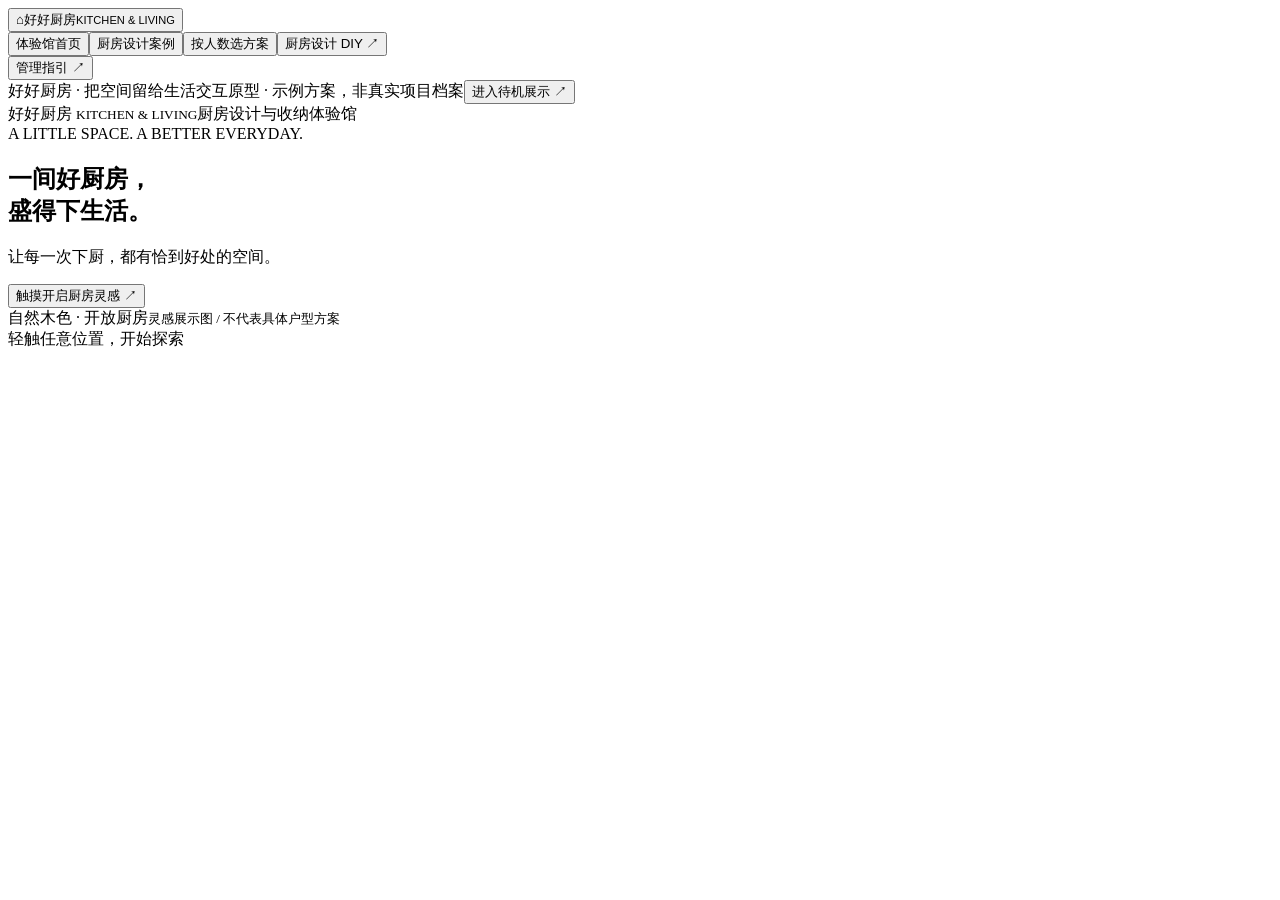
==== commit 1618ac5c: "Add files via upload" ====
--- a/kitchen-diy/index.html
+++ b/kitchen-diy/index.html
@@ -1,4137 +1,6 @@
 <!doctype html>
-<html lang="zh-CN">
-<head>
-<meta charset="utf-8">
-<meta name="viewport" content="width=device-width,initial-scale=1,maximum-scale=1,user-scalable=no,viewport-fit=cover">
-<meta name="apple-mobile-web-app-capable" content="yes">
-<meta name="mobile-web-app-capable" content="yes">
-<meta name="apple-mobile-web-app-status-bar-style" content="default">
-<meta name="theme-color" content="#fffdf9">
-<title>厨房 DIY 设计 v11.05</title>
-<style>
-:root{
-  --bg:#f3efe7; --paper:#f7f4ee; --panel:#fffdf9; --line:#e3dccf; --ink:#2b2824; --muted:#8a8174;
-  --accent:#b5653a; --accent-soft:#f3e3d8; --teal:#2f5d62;
-}
-*{box-sizing:border-box}
-html,body{margin:0;height:100%;background:var(--bg);color:var(--ink);overflow:hidden;overscroll-behavior:none;touch-action:manipulation;
-  -webkit-text-size-adjust:100%;-webkit-tap-highlight-color:transparent;
-  font:13px/1.5 -apple-system,BlinkMacSystemFont,"PingFang SC","Hiragino Sans GB","Microsoft YaHei",sans-serif}
-button,input,select{font:inherit;color:inherit}
-.app{display:grid;grid-template-rows:auto minmax(0,1fr) 30px;grid-template-columns:236px minmax(0,1fr) 300px;height:100vh;height:100dvh;
-  padding:env(safe-area-inset-top) env(safe-area-inset-right) env(safe-area-inset-bottom) env(safe-area-inset-left);
-  -webkit-user-select:none;user-select:none;-webkit-touch-callout:none}
-input{-webkit-user-select:text;user-select:text}
-header{grid-column:1/-1;display:flex;flex-wrap:wrap;align-items:center;gap:6px 10px;padding:8px 14px;
-  background:var(--panel);border-bottom:1px solid var(--line)}
-.brand{display:flex;flex-direction:column;margin-right:8px;line-height:1.25}
-.brand b{font-size:15px;letter-spacing:.5px}
-.brand span{color:var(--muted);font-size:12px}
-.grp{display:flex;align-items:center;gap:2px;padding:2px;border:1px solid var(--line);border-radius:8px;background:#fff}
-.btn{border:0;background:transparent;padding:5px 9px;border-radius:6px;cursor:pointer;white-space:nowrap}
-.btn:hover{background:#f2ece2}
-.btn.on{background:var(--ink);color:#fff}
-.btn.chip.on{background:var(--accent-soft);color:var(--accent)}
-#langSel .btn{min-width:32px;font-weight:500}
-.btn.primary{background:var(--accent);color:#fff}
-.btn.primary:hover{background:#9f5530}
-.btn.danger{color:#b3372a}
-.spacer{flex:1}
-aside{background:var(--panel);overflow:auto;border-right:1px solid var(--line)}
-aside.right{border-right:0;border-left:1px solid var(--line)}
-.lib h4{margin:0;padding:12px 14px 6px;font-size:12px;color:var(--muted);font-weight:600;letter-spacing:1px}
-.lib-grid{display:grid;grid-template-columns:1fr 1fr;gap:6px;padding:0 10px 6px}
-.lib h4{position:sticky;top:0;z-index:1;background:var(--panel)}
-.item{display:flex;flex-direction:column;align-items:center;gap:2px;padding:8px 4px 6px;border:1px solid var(--line);
-  border-radius:8px;background:#fff;cursor:grab;user-select:none;touch-action:pan-y;transition:border-color .15s,transform .15s}
-.item.dragging{border-color:var(--accent);opacity:.5}
-@media (hover:hover){.item:hover{border-color:var(--accent);transform:translateY(-1px)}}
-#ghost{position:fixed;left:0;top:0;z-index:30;pointer-events:none;opacity:.8;transform:translate(-50%,-50%);filter:drop-shadow(0 4px 10px rgba(40,30,20,.3))}
-#ghost svg{width:100%;height:100%;display:block;overflow:visible}
-.item svg{width:56px;height:44px}
-.item b{font-weight:500;font-size:12px}
-.item small{color:var(--muted);font-size:11px}
-.hint{padding:10px 14px 16px;color:var(--muted);font-size:12px}
-main{position:relative;overflow:hidden;background:var(--paper)}
-#plan{width:100%;height:100%;display:block;touch-action:none;cursor:default}
-#plan.panning{cursor:grabbing}
-#plan.tool-measure{cursor:crosshair}
-#plan .wall{pointer-events:none}
-#plan.tool-select .wall{pointer-events:all;cursor:grab}
-#plan.tool-demolish .wall{pointer-events:all;cursor:pointer}
-#plan.tool-demolish .wall:hover{fill:#d9894f}
-#plan.tool-select .room:hover{opacity:.82}
-#plan .furn{cursor:move}
-@media (hover:hover){#plan .furn:hover{filter:drop-shadow(0 0 2px rgba(181,101,58,.7))}}
-[data-handle]{cursor:pointer}
-[data-handle=size]{cursor:nwse-resize}
-.scalebar{position:absolute;left:14px;bottom:12px;background:rgba(255,253,249,.92);border:1px solid var(--line);
-  border-radius:8px;padding:6px 10px;font-size:12px;pointer-events:none}
-.scalebar .bar{height:6px;border:1.5px solid var(--ink);border-top:0;margin-top:3px}
-.modehint{position:absolute;left:50%;top:12px;transform:translateX(-50%);background:var(--ink);color:#fff;
-  padding:5px 12px;border-radius:20px;font-size:12px;opacity:0;transition:opacity .2s;pointer-events:none}
-.modehint.show{opacity:.9}
-footer{grid-column:1/-1;display:flex;gap:18px;align-items:center;padding:0 14px;background:var(--panel);overflow:hidden;white-space:nowrap;
-  border-top:1px solid var(--line);color:var(--muted);font-size:12px;font-variant-numeric:tabular-nums}
-#tip{overflow:hidden;text-overflow:ellipsis}
-footer b{color:var(--ink);font-weight:500}
-#panel section{padding:12px 16px;border-bottom:1px solid var(--line)}
-#panel h3{margin:0 0 8px;font-size:13px}
-#panel h3 small{color:var(--muted);font-weight:400;margin-left:6px}
-table{width:100%;border-collapse:collapse;font-variant-numeric:tabular-nums}
-td{padding:4px 2px;border-bottom:1px dashed #eee6d9}
-td.r{text-align:right}
-tr.click{cursor:pointer}
-tr.click:hover td{background:#faf5ee}
-.sw{display:inline-block;width:12px;height:12px;border-radius:3px;border:1px solid rgba(0,0,0,.15);vertical-align:-2px;margin-right:6px}
-.total{display:flex;justify-content:space-between;margin-top:8px;font-size:14px}
-.total b{color:var(--accent)}
-.muted{color:var(--muted)}
-.form{display:grid;grid-template-columns:1fr 1fr;gap:8px}
-.form label{display:flex;flex-direction:column;gap:3px;font-size:12px;color:var(--muted)}
-.form label.full{grid-column:1/-1}
-.form input,.form select{border:1px solid var(--line);border-radius:6px;padding:5px 7px;background:#fff;width:100%}
-.form input[type=color]{padding:2px;height:30px}
-.actions{display:flex;flex-wrap:wrap;gap:6px;margin-top:10px}
-.actions .btn{border:1px solid var(--line);background:#fff}
-.mats{display:grid;grid-template-columns:1fr 1fr;gap:6px}
-.mat{display:flex;align-items:center;gap:8px;border:1px solid var(--line);border-radius:8px;padding:6px;background:#fff;cursor:pointer;text-align:left}
-.mat.on{border-color:var(--accent);box-shadow:0 0 0 2px var(--accent-soft)}
-.mat i{width:26px;height:26px;border-radius:5px;border:1px solid rgba(0,0,0,.12);flex:none}
-.mat span{font-size:12px;line-height:1.3}
-.mat small{display:block;color:var(--muted)}
-.kbd{display:grid;grid-template-columns:auto 1fr;gap:3px 10px;font-size:12px;color:var(--muted)}
-kbd{font:11px ui-monospace,Menlo,monospace;background:#f2ece2;border:1px solid var(--line);border-bottom-width:2px;border-radius:4px;padding:0 5px;color:var(--ink)}
-.big{font-size:22px;font-weight:600;font-variant-numeric:tabular-nums}
-.stats{display:grid;grid-template-columns:1fr 1fr;gap:8px;margin-bottom:6px}
-.stats div{background:#faf6ef;border-radius:8px;padding:8px}
-.stats small{display:block;color:var(--muted);font-size:11px}
-#toast{position:fixed;left:50%;bottom:110px;transform:translateX(-50%) translateY(20px);background:var(--ink);color:#fff;
-  padding:8px 16px;border-radius:8px;opacity:0;transition:.25s;pointer-events:none;z-index:10}
-#toast.show{opacity:1;transform:translateX(-50%)}
-/* ---------- 2D / 3D 切换 ---------- */
-.seg{position:relative;padding:3px}
-.seg .btn{position:relative;z-index:1;width:82px;transition:color .45s}
-.seg .btn:hover{background:transparent}
-.seg .pill{position:absolute;left:3px;top:3px;bottom:3px;width:82px;border-radius:6px;background:var(--accent);
-  box-shadow:0 2px 6px rgba(181,101,58,.35);transition:transform .5s cubic-bezier(.65,0,.35,1)}
-.seg .btn[data-view="2d"],body.m3d .seg .btn[data-view="3d"]{color:#fff}
-body.m3d .seg .btn[data-view="2d"]{color:var(--ink)}
-body.m3d .seg .pill{transform:translateX(84px)}
-body.busy .seg{pointer-events:none}
-body.m3d .only2d,body:not(.m3d) .only3d{display:none!important}
-.only2d,.only3d{animation:fadeIn .45s ease both}
-@keyframes fadeIn{from{opacity:0;transform:translateY(-4px)}to{opacity:1;transform:none}}
-#plan{transition:opacity .45s ease,transform .45s ease}
-main.is3d #plan{opacity:0;pointer-events:none}
-.scalebar{transition:opacity .3s}
-main.is3d .scalebar{opacity:0}
-#view3d{position:absolute;inset:0;opacity:0;visibility:hidden;transition:opacity .45s ease,visibility 0s linear .45s}
-main.is3d #view3d{opacity:1;visibility:visible;transition:opacity .45s ease}
-#view3d canvas{display:block;outline:none}
-#walkOverlay{position:absolute;inset:0;display:none;align-items:center;justify-content:center;background:rgba(30,28,25,.35);z-index:3;cursor:pointer}
-#walkOverlay>div{background:var(--panel);border-radius:14px;padding:22px 28px;text-align:center;max-width:360px}
-#walkOverlay h3{margin:0 0 6px}
-#walkOverlay p{margin:4px 0;color:var(--muted)}
-#cross{position:absolute;left:50%;top:50%;width:14px;height:14px;margin:-7px 0 0 -7px;z-index:2;display:none;pointer-events:none}
-#cross:before,#cross:after{content:"";position:absolute;background:#fff;box-shadow:0 0 2px #000}
-#cross:before{left:6px;top:0;width:2px;height:14px}#cross:after{top:6px;left:0;height:2px;width:14px}
-#hint3d{position:absolute;left:50%;top:12px;transform:translateX(-50%);background:rgba(43,40,36,.82);color:#fff;border-radius:20px;
-  padding:5px 14px;font-size:12px;z-index:2;pointer-events:none;white-space:nowrap;transition:opacity .4s}
-main.animating #hint3d{opacity:0}
-.rlabel{font-size:12px;font-weight:600;color:#2b2824;background:rgba(255,253,249,.9);border:1px solid var(--line);
-  border-radius:12px;padding:2px 9px;white-space:nowrap;pointer-events:none}
-.rlabel small{font-weight:400;color:var(--muted);margin-left:4px}
-#roomList{padding:0 10px 6px;display:grid;grid-template-columns:1fr 1fr;gap:4px}
-#roomList button{display:flex;flex-direction:column;width:100%;border:1px solid var(--line);background:#fff;padding:5px 8px;border-radius:7px;cursor:pointer;text-align:left;line-height:1.3}
-#roomList button:hover{background:#f2ece2}
-#roomList button.on{background:var(--accent-soft);color:var(--accent)}
-#roomList small{color:var(--muted);font-variant-numeric:tabular-nums}
-.range{display:flex;align-items:center;gap:6px;padding:0 8px;color:var(--muted);font-size:12px}
-.range input{width:100px;accent-color:var(--accent)}
-.menu{position:relative}
-.menu summary{list-style:none;border:1px solid var(--line);background:#fff;border-radius:8px;padding:6px 12px}
-.menu summary::-webkit-details-marker{display:none}
-.menu-pop{position:absolute;right:0;top:calc(100% + 6px);display:flex;flex-direction:column;min-width:150px;background:#fff;
-  border:1px solid var(--line);border-radius:10px;padding:4px;box-shadow:0 10px 30px rgba(40,30,20,.14);z-index:20;animation:fadeIn .2s ease}
-.menu-pop .btn{text-align:left}
-.range span{font-variant-numeric:tabular-nums;color:var(--ink)}
-/* ---------- 选中后的浮动工具条 ---------- */
-#fab{position:absolute;left:50%;bottom:16px;transform:translate(-50%,12px);display:flex;align-items:center;gap:4px;padding:5px;
-  background:rgba(255,253,249,.97);border:1px solid var(--line);border-radius:14px;box-shadow:0 8px 26px rgba(40,30,20,.16);
-  z-index:4;opacity:0;visibility:hidden;transition:opacity .2s,transform .2s,visibility 0s linear .2s;max-width:calc(100% - 24px)}
-main.drawer-panel #fab{opacity:0;visibility:hidden}
-#fab.show{opacity:1;visibility:visible;transform:translate(-50%,0);transition:opacity .2s,transform .2s}
-#fab .name{padding:0 8px 0 6px;font-weight:600;max-width:9em;overflow:hidden;text-overflow:ellipsis;white-space:nowrap}
-#fab .btn{border:1px solid transparent}
-#fab .sep{width:1px;align-self:stretch;margin:4px 2px;background:var(--line)}
-/* ---------- 触屏漫游摇杆 ---------- */
-#joy{position:absolute;left:28px;bottom:28px;width:130px;height:130px;border-radius:50%;background:rgba(255,253,249,.25);
-  border:2px solid rgba(255,255,255,.7);box-shadow:0 4px 18px rgba(0,0,0,.18);z-index:3;display:none;touch-action:none;backdrop-filter:blur(3px)}
-#joy i{position:absolute;left:50%;top:50%;width:56px;height:56px;margin:-28px 0 0 -28px;border-radius:50%;background:rgba(255,253,249,.92);
-  box-shadow:0 2px 8px rgba(0,0,0,.25);pointer-events:none}
-#walkExit{position:absolute;right:16px;bottom:28px;z-index:3;display:none}
-/* ---------- 触屏：加大点击区域 ---------- */
-@media (pointer:coarse){
-  body{font-size:14px}
-  header{padding:8px 12px;gap:8px}
-  .grp{padding:3px;border-radius:10px}
-  .btn{padding:8px 12px;min-height:38px;border-radius:8px}
-  .seg .btn,.seg .pill{width:92px}
-  body.m3d .seg .pill{transform:translateX(94px)}
-  .menu summary{padding:9px 14px}
-  .menu-pop .btn{padding:11px 14px}
-  .item{padding:10px 4px 8px}
-  .form input,.form select{font-size:16px;padding:8px 9px}
-  .form input[type=color]{height:40px}
-  .actions .btn,#fab .btn{min-height:42px;padding:9px 14px}
-  td{padding:7px 2px}
-  #roomList button{padding:8px 10px}
-  .mat{padding:9px 8px}
-  .range input{width:120px!important}
-}
-/* ---------- 竖屏 / 窄屏（如 iPad 竖握）：侧栏改为抽屉 ---------- */
-/* ---------- 宽屏：左右面板可收起 ---------- */
-@media (min-width:1101px){
-  .app{transition:grid-template-columns .3s cubic-bezier(.3,.7,.3,1)}
-  .app.hide-lib{grid-template-columns:0 minmax(0,1fr) 300px}
-  .app.hide-panel{grid-template-columns:236px minmax(0,1fr) 0}
-  .app.hide-lib.hide-panel{grid-template-columns:0 minmax(0,1fr) 0}
-  .app.hide-lib aside.lib,.app.hide-panel aside.right{overflow:hidden;border:0}
-  aside{overflow-x:hidden}
-  aside.lib>div{min-width:220px} #panel{min-width:284px}   /* 收起动画中内容不被挤压变形 */
-}
-/* ---------- 空白引导 / 户型模板 / 画墙 / 配色 ---------- */
-#welcome{position:absolute;inset:0;z-index:5;display:flex;align-items:center;justify-content:center;
-  background:rgba(247,244,238,.55);backdrop-filter:blur(4px);-webkit-backdrop-filter:blur(4px)}
-#welcome[hidden]{display:none}
-.wel-card{background:var(--panel);border:1px solid var(--line);border-radius:18px;padding:32px 38px;text-align:center;
-  box-shadow:0 14px 44px rgba(40,30,20,.16);max-width:430px;margin:16px;animation:fadeIn .4s ease}
-.wel-card h2{margin:0 0 6px;font-size:19px;letter-spacing:.5px}
-.wel-card p{margin:0 0 20px;color:var(--muted);font-size:13px}
-.wel-btns{display:flex;gap:12px;justify-content:center;flex-wrap:wrap}
-.wel-btns .btn{border:1px solid var(--line);background:#fff;border-radius:12px;padding:14px 20px;font-size:14px;
-  display:flex;flex-direction:column;gap:3px;align-items:center;min-width:150px}
-.wel-btns .btn small{color:var(--muted);font-size:11px}
-.wel-btns .btn:hover{border-color:var(--accent);color:var(--accent)}
-.tpl-grid{display:grid;grid-template-columns:1fr 1fr;gap:6px}
-.tpl-grid .btn{display:flex;flex-direction:column;align-items:flex-start;gap:2px;border:1px solid var(--line);
-  background:#fff;border-radius:8px;padding:8px 10px;cursor:pointer;text-align:left;line-height:1.3}
-.tpl-grid .btn:hover{border-color:var(--accent);color:var(--accent)}
-.tpl-grid .btn small{color:var(--muted);font-variant-numeric:tabular-nums}
-.swatches{display:flex;flex-wrap:wrap;gap:6px;align-items:center}
-.swatches .swb{width:24px;height:24px;border-radius:6px;border:1px solid rgba(0,0,0,.14);cursor:pointer;padding:0}
-.swatches .swb:hover{transform:scale(1.12)}
-.swatches .swb.on{box-shadow:0 0 0 2px var(--accent-soft),0 0 0 3.5px var(--accent)}
-.swatches input[type=color]{width:34px;height:26px;padding:1px;border:1px solid var(--line);border-radius:6px;background:#fff;cursor:pointer}
-.cgroup{margin-bottom:12px}
-.cgroup>div:first-child{font-size:12px;margin-bottom:5px}
-.cgroup .note{color:var(--muted);font-size:11px;font-weight:400}
-#plan.tool-draw .wall{pointer-events:all;cursor:pointer}
-#plan.tool-draw .wall:hover{fill:#d9894f}
-#plan .wall.wsel{stroke:#b5653a;stroke-width:2;stroke-dasharray:6 3;vector-effect:non-scaling-stroke}
-.narrow-only{display:none!important}
-@media (max-width:1100px){
-  .grp.narrow-only{display:flex!important}
-  .btn.narrow-only,#fab .btn.narrow-only{display:inline-block!important}
-  .app{grid-template-columns:minmax(0,1fr)}
-  main,aside.lib,aside.right{grid-row:2;grid-column:1}
-  aside.lib,aside.right{position:relative;z-index:6;width:min(320px,86vw);transition:transform .3s cubic-bezier(.3,.7,.3,1),box-shadow .3s}
-  aside.lib{justify-self:start;transform:translateX(-110%)}
-  aside.right{justify-self:end;transform:translateX(110%)}
-  aside.open{transform:none;box-shadow:0 0 30px rgba(40,30,20,.18)}
-  .lib-grid{grid-template-columns:1fr 1fr 1fr}
-  .brand span,footer .only2d{display:none!important}
-}
-.dxf-mask{position:fixed;inset:0;z-index:99;background:rgba(38,36,31,.45);display:flex;align-items:center;justify-content:center}
-.dxf-dlg{background:var(--panel);border-radius:14px;padding:20px 22px;width:min(440px,92vw);max-height:82vh;overflow:auto;box-shadow:0 14px 44px rgba(0,0,0,.3)}
-.dxf-dlg h3{margin:0 0 8px}
-.dxf-layers{margin:10px 0;display:flex;flex-direction:column;gap:6px;max-height:38vh;overflow:auto;padding:2px}
-.dxf-layers label{display:flex;gap:8px;align-items:center;font-size:14px;cursor:pointer}
-.dxf-layers .muted{margin-left:auto}
-.dxf-row{display:flex;justify-content:space-between;align-items:center;margin:12px 0;font-size:14px;gap:10px}
-.dxf-actions{display:flex;justify-content:flex-end;gap:8px;margin-top:14px}
-/* 标尺数字点击编辑 + 画布内联输入框 */
-#gDims text[data-dim]{pointer-events:all;cursor:pointer}
-#gDims text[data-wlen]{pointer-events:all;cursor:pointer}
-#gDims text[data-wlen]:hover{fill:#b5653a}
-#gDims text[data-dim]:hover{fill:#b5653a;font-weight:600}
-#dimEdit{position:fixed;z-index:99;width:130px;transform:translate(-50%,-50%);padding:9px 10px;border:1.5px solid #b5653a;border-radius:10px;font-size:15px;font-weight:600;text-align:center;background:#fffdf9;color:#3d3a34;box-shadow:0 8px 28px rgba(61,58,52,.22);outline:none}
-#dimEdit.wallSpec{width:auto;padding:10px 12px;display:flex;gap:8px;align-items:center;transform:translate(-50%,-100%)}
-#dimEdit.wallSpec label{font-size:12px;font-weight:500;color:#8a8378;display:flex;align-items:center;gap:4px;white-space:nowrap}
-#dimEdit.wallSpec input{width:66px;padding:6px;border:1px solid #d8d2c4;border-radius:7px;font-size:14px;font-weight:600;text-align:center;background:#fff;color:#3d3a34;outline:none}
-#dimEdit.wallSpec button{padding:7px 14px;border:0;border-radius:7px;background:#b5653a;color:#fff;font-size:13px;font-weight:600;cursor:pointer}
-/* 自定义编辑模式 */
-.edToggle{margin:10px 0 0;width:100%;padding:9px;border:1.5px dashed #c8bfae;border-radius:9px;background:#faf8f3;color:#8a8378;font-size:13px;font-weight:600;cursor:pointer}
-.edToggle:hover{border-color:#b5653a;color:#b5653a}
-body.editing .edToggle{border-style:solid;border-color:#b5653a;background:#b5653a;color:#fff}
-body.editing .item{position:relative;cursor:pointer}
-body.editing .item::after{content:'✎';position:absolute;top:2px;right:4px;font-size:12px;color:#b5653a;font-style:normal}
-.catBar{display:flex;align-items:center;justify-content:space-between}
-.catBar h4{margin-bottom:0}
-.catBar .mini{border:0;background:none;color:#b5653a;font-size:14px;cursor:pointer;padding:2px 6px;border-radius:5px}
-.catBar .mini:hover{background:#f3e8dd}
-.edBar{margin-top:12px;padding-top:10px;border-top:1px dashed #d8d2c4;display:flex;flex-wrap:wrap;gap:6px}
-.edBar button{flex:1 1 45%;padding:8px 4px;border:1px solid #d8d2c4;border-radius:8px;background:#fff;color:#6b6455;font-size:12px;font-weight:600;cursor:pointer}
-.edBar button:hover{border-color:#b5653a;color:#b5653a}
-.edBar .warn{color:#b04a3a}
-#cfgEdit{position:fixed;z-index:100;left:50%;top:50%;transform:translate(-50%,-50%);width:min(320px,92vw);max-height:86vh;overflow:auto;background:#fffdf9;border:1.5px solid #b5653a;border-radius:14px;padding:16px;box-shadow:0 16px 50px rgba(61,58,52,.3)}
-#cfgEdit h5{margin:0 0 12px;font-size:15px;color:#3d3a34}
-#cfgEdit label{display:flex;align-items:center;justify-content:space-between;margin-bottom:9px;font-size:13px;color:#8a8378;gap:8px}
-#cfgEdit input[type=text],#cfgEdit input[type=number]{flex:1;min-width:0;padding:7px 9px;border:1px solid #d8d2c4;border-radius:7px;font-size:14px;background:#fff;color:#3d3a34;outline:none}
-#cfgEdit textarea{width:100%;box-sizing:border-box;padding:7px 9px;border:1px solid #d8d2c4;border-radius:7px;font-size:13px;background:#fff;color:#3d3a34;outline:none;font-family:inherit;resize:vertical}
-#cfgEdit input[type=color]{width:52px;height:30px;padding:2px;border:1px solid #d8d2c4;border-radius:7px;background:#fff;cursor:pointer}
-#cfgEdit select{flex:1;padding:7px;border:1px solid #d8d2c4;border-radius:7px;font-size:13px;background:#fff;color:#3d3a34}
-#cfgEdit .row{display:flex;gap:8px;margin-top:12px}
-#cfgEdit .row button{flex:1;padding:9px;border:0;border-radius:8px;font-size:13px;font-weight:600;cursor:pointer}
-#cfgEdit .ok{background:#b5653a;color:#fff}
-#cfgEdit .cancel{background:#eee9df;color:#6b6455}
-#cfgEdit .danger{background:#b04a3a;color:#fff}
-body.editing .brand b,body.editing #subtitle{cursor:pointer;outline:1px dashed #b5653a;outline-offset:2px;border-radius:3px}
-#verBadge{position:fixed;right:8px;bottom:6px;font-size:11px;color:#b8b2a6;z-index:98;pointer-events:auto;font-family:monospace;user-select:none;-webkit-user-select:none}
-#verNew{position:fixed;top:12px;left:50%;transform:translateX(-50%);z-index:999;background:#b5653a;color:#fff;padding:9px 20px;border-radius:22px;font-size:13px;cursor:pointer;box-shadow:0 6px 20px rgba(61,58,52,.3)}
-</style>
-<script type="importmap">
-{"imports":{
-  "three":"./vendor/three.module.js",
-  "three/addons/":"./vendor/addons/"
-}}
-</script>
-</head>
-<body>
-<div class="app">
-  <header>
-    <div class="grp" id="paneBtns">
-      <button class="btn chip" id="tgLib" data-en="◧ Library">◧ 家具库</button>
-      <button class="btn chip" id="tgPanel" data-en="Properties ◨">属性 ◨</button>
-    </div>
-    <div class="brand"><b data-en="Pangdonglai Appliance · Kitchen DIY">胖东来电器 · 厨房DIY</b><span id="subtitle">厨房 DIY · 打造你的理想厨房 · 尺寸单位 mm</span></div>
-    <div class="grp seg" id="viewSeg" title="切换 2D / 3D (T)" data-en-title="Switch 2D / 3D (T)">
-      <span class="pill"></span>
-      <button class="btn" data-view="2d" data-en="2D Plan">2D 平面</button>
-      <button class="btn" data-view="3d" data-en="3D Scene">3D 场景</button>
-    </div>
-    <div class="grp only2d" id="tools">
-      <button class="btn on" data-tool="select" title="选择 / 移动 (V)" data-en-title="Select / Move (V)" data-en="Select">选择</button>
-      <button class="btn" data-tool="measure" title="测量 (M)" data-en-title="Measure (M)" data-en="Measure">测量</button>
-      <button class="btn" data-tool="draw" title="手绘墙体 (D)" data-en-title="Draw walls (D)" data-en="Draw">画墙</button>
-      <button class="btn" data-tool="demolish" title="拆改非承重墙 (X)" data-en-title="Demolish non-bearing walls (X)" data-en="Demolish">拆改墙体</button>
-    </div>
-    <div class="grp only2d">
-      <button class="btn" id="btnLayout" title="选择户型模板 / 清空重来" data-en-title="Layout templates / start over" data-en="Layout">户型</button>
-      <button class="btn" id="btnPalette" title="橱柜 / 地板 / 墙面 / 吊顶配色" data-en-title="Colors for cabinets / floor / walls / ceiling" data-en="Colors">配色</button>
-    </div>
-    <div class="grp only2d">
-      <button class="btn" id="zoomOut" title="缩小" data-en-title="Zoom out">−</button>
-      <button class="btn" id="zoomIn" title="放大" data-en-title="Zoom in">＋</button>
-      <button class="btn" id="fit" title="适应窗口 (F)" data-en-title="Fit to window (F)" data-en="Fit">适应</button>
-      <button class="btn" id="s60" title="按 1:60 显示" data-en-title="Show at 1:60">1:60</button>
-      <button class="btn" id="s100" title="按 1:100 显示" data-en-title="Show at 1:100">1:100</button>
-    </div>
-    <div class="grp only3d" id="modes3d">
-      <button class="btn on" data-mode="orbit" data-en="Orbit">鸟瞰</button>
-      <button class="btn" data-mode="walk" data-en="Walk">漫游</button>
-    </div>
-    <div class="grp only3d">
-      <button class="btn" id="vIso" data-en="Iso">斜视</button>
-      <button class="btn" id="vTop" data-en="Top">俯视</button>
-    </div>
-    <div class="grp">
-      <button class="btn" id="undo" title="撤销 (Ctrl+Z)" data-en-title="Undo (Ctrl+Z)" data-en="Undo">撤销</button>
-      <button class="btn" id="redo" title="重做 (Ctrl+Shift+Z)" data-en-title="Redo (Ctrl+Shift+Z)" data-en="Redo">重做</button>
-      <button class="btn danger" id="clearAll" title="清空所有家具家电（可撤销）" data-en-title="Remove all furniture and appliances (undoable)" data-en="Clear">清空布置</button>
-    </div>
-    <div class="grp only2d" id="layers">
-      <button class="btn chip on" data-layer="dims" data-en="Dims">尺寸</button>
-      <button class="btn chip on" data-layer="labels" data-en="Rooms">房间</button>
-      <button class="btn chip on" data-layer="furn" data-en="Furniture">家具</button>
-      <button class="btn chip" data-layer="grid" data-en="Grid">网格</button>
-      <button class="btn chip" data-layer="bearing" data-en="Bearing walls">承重墙</button>
-      <button class="btn chip on" data-layer="wallSnap" title="拖动家具时贴墙吸附" data-en-title="Snap furniture to walls while dragging" data-en="Wall snap">贴墙吸附</button>
-    </div>
-    <div class="grp only3d">
-      <button class="btn chip on" data-cut="2.8" data-en="Full walls">全高墙</button>
-      <button class="btn chip" data-cut="1.2" data-en="Cut walls">剖切墙</button>
-    </div>
-    <div class="grp only3d" id="toggles3d">
-      <button class="btn chip on" data-t="furn" data-en="Furniture">家具</button>
-      <button class="btn chip on" data-t="labels" data-en="Labels">房间名</button>
-      <button class="btn chip" data-t="night" data-en="Night">夜景</button>
-    </div>
-    <div class="grp only3d"><label class="range"><span data-en="Sun">日照</span> <input type="range" id="sun" min="7" max="18" step=".25" value="10" style="width:84px"><span id="sunT">10:00</span></label></div>
-    <div class="spacer"></div>
-    <div class="grp" id="langSel" role="group" aria-label="Language / 语言">
-      <button class="btn chip" data-lang="zh" title="简体中文">简</button>
-      <button class="btn chip" data-lang="zht" title="繁體中文">繁</button>
-      <button class="btn chip" data-lang="en" title="English">EN</button>
-    </div>
-    <button class="btn" id="fullscreen" title="全屏 (Shift+F)" style="border:1px solid var(--line);background:#fff">⛶ 全屏</button>
-    <details class="menu"><summary class="btn" data-en="File ▾">文件 ▾</summary>
-      <div class="menu-pop">
-        <button class="btn" id="exportPng" data-en="Export image">导出图片</button>
-        <button class="btn" id="exportJson" data-en="Export plan JSON">导出方案 JSON</button>
-        <button class="btn" id="importJson" data-en="Import plan">导入方案</button>
-        <button class="btn" id="importDxf" data-en="Import DXF floor plan">导入 DXF 户型</button>
-        <button class="btn danger" id="reset" data-en="Reset to default">重置为默认方案</button>
-      </div></details>
-    <input type="file" id="fileIn" accept=".json,application/json" hidden>
-    <input type="file" id="dxfIn" accept=".dxf" hidden>
-  </header>
-
-  <aside class="lib">
-    <div id="lib3d" class="only3d">
-      <h4 data-en="Rooms · click to fly there">房间 · 点击飞到该房间</h4>
-      <div id="roomList"></div>
-    </div>
-    <div id="lib"></div>
-  </aside>
-
-  <main id="stage">
-    <svg id="plan" class="tool-select" font-family="-apple-system,'PingFang SC','Microsoft YaHei',sans-serif">
-      <defs id="defs"></defs>
-      <g id="gGrid"></g>
-      <g id="gRooms"></g>
-      <g id="gFurn"></g>
-      <g id="gWalls"></g>
-      <g id="gOpen"></g>
-      <g id="gLabels" pointer-events="none"></g>
-      <g id="gDims" pointer-events="none"></g>
-      <g id="gMeasure" pointer-events="none"></g>
-      <g id="gSel"></g>
-    </svg>
-    <div id="view3d">
-      <div id="walkOverlay"><div><h3 data-en="Walk mode">漫游模式</h3>
-        <p id="wo1"></p>
-        <p id="wo2"></p>
-        <p id="wo3"></p></div></div>
-      <div id="cross"></div>
-      <div id="joy"><i></i></div>
-      <button class="btn primary" id="walkExit" data-en="Exit walk">退出漫游</button>
-      <div id="hint3d"></div>
-    </div>
-    <div class="scalebar" id="scalebar"><span id="sbText">1 m</span><div class="bar" id="sbBar"></div></div>
-    <div class="modehint" id="modehint"></div>
-    <div id="welcome" hidden>
-      <div class="wel-card">
-        <h2 data-en="Start your kitchen design">开始设计你的厨房</h2>
-        <p data-en="Pick a layout template, or draw the walls yourself">先选一个户型模板，或自己手绘墙体</p>
-        <div class="wel-btns">
-          <button class="btn" id="welTpl"><b data-en="Layout templates">选择户型模板</b><small data-en="I / L / U / parallel shapes">一字型 · L型 · U型 · 二字型</small></button>
-          <button class="btn" id="welDraw"><b data-en="Draw walls by hand">手绘我的厨房</b><small data-en="Click-drag on the canvas to draw">在画布上点击拖拽画墙</small></button>
-        </div>
-      </div>
-    </div>
-    <div id="fab"></div>
-  </main>
-
-  <aside class="right"><div id="panel"></div></aside>
-
-  <footer>
-    <span class="only2d">X <b id="cx">—</b></span><span class="only2d">Y <b id="cy">—</b></span>
-    <span class="only2d"><span data-en="Scale">当前比例</span> <b id="ratio">—</b></span>
-    <span id="hover" class="only2d"></span>
-    <span class="spacer"></span>
-    <span id="tip"></span>
-  </footer>
-</div>
-<div id="toast"></div>
-
-<script src="./vendor/dxf-parser.js"></script>
-<script>
-/* ======================= 多语言（中文 / English，默认中文） ======================= */
-const LANG_KEY = 'huxing-lang';
-const LANGS = ['zh', 'zht', 'en'];             // 简体 / 繁體（台湾用字）/ English
-let LANG = (() => { try { const l = localStorage.getItem(LANG_KEY); return LANGS.includes(l) ? l : 'zh'; } catch(e) { return 'zh'; } })();
-// 简 → 繁：先按词替换一字多义的字，再逐字查表（表由 OpenCC s2tw 按本页用到的字生成）
-const S2T_PHRASES = [['布置','佈置'],['布局','佈局'],['台面','檯面'],['复制','複製']];
-const S2T = new Map(('与與两兩个個为為书書于於仅僅从從价價会會传傳体體余餘侧側倾傾储儲儿兒关關内內写寫净淨准準击擊则則刚剛删刪制製办辦动動势勢区區单單占佔卧臥卫衛厅廳历歷压壓厨廚双雙发發变變叶葉后後吗嗎听聽启啟哑啞围圍图圖圆圓场場坐座块塊垫墊墙牆处處备備复復头頭妆妝婴嬰实實宽寬对對导導层層屉屜属屬岛島带帶干乾并並库庫应應开開当當径徑态態总總悬懸懒懶户戶护護拟擬择擇挂掛挡擋挤擠损損换換据據摆擺摇搖撑撐数數无無时時显顯暂暫机機杂雜杆桿条條来來松鬆构構柜櫃标標栈棧栏欄样樣梁樑棱稜椭橢横橫橱櫥气氣没沒注註浅淺测測浏瀏游遊滚滾满滿灯燈灵靈点點热熱状狀独獨环環现現电電画畫监監盖蓋盘盤砖磚确確离離积積称稱竖豎筑築签籤类類约約级級线線结結绕繞绘繪给給统統继繼绿綠缀綴编編缝縫缩縮网網联聯脚腳获獲虚虛装裝见見视視览覽触觸计計认認让讓议議记記设設识識译譯该該语語请請读讀调調负負败敗质質贴貼赶趕转轉轮輪软軟轴軸轻輕载載较較辅輔辑輯边邊过過这這进進远遠适適选選邻鄰里裡针針钢鋼钮鈕铰鉸铺鋪销銷锁鎖键鍵镜鏡长長门門闭閉闲閒间間阅閱阳陽阴陰阶階随隨隐隱静靜页頁顶頂项項顺順颜顏飘飄飞飛马馬鸟鳥齐齊龙龍烟煙').match(/../gu).map(p => [...p]));
-const s2t = s => S2T_PHRASES.reduce((a, [f, t]) => a.replaceAll(f, t), s).replace(/[\u3400-\u9fff]/g, c => S2T.get(c) || c);
-const tr = (zh, en) => LANG === 'en' ? en : LANG === 'zht' ? s2t(zh) : zh;
-// 内置的房间 / 材料 / 家具名称存的是中文；英文界面下显示译名，用户自己改过的名称原样显示
-const NAMES_EN = {
-  '厨房':'Kitchen', '厨房门':'Kitchen Door',
-  '橡木地板':'Oak Flooring', '胡桃木地板':'Walnut Flooring', '800 地砖':'800 Tile', '600 地砖':'600 Tile', '大理石':'Marble',
-  '300 防滑砖':'300 Anti-slip Tile', '水磨石':'Terrazzo', '满铺地毯':'Wall-to-wall Carpet',
-  '橱柜':'Cabinets', '厨电':'Kitchen Appliances', '餐桌':'Dining Table', '其他':'Others',
-  '六人餐桌':'6-Seat Dining Table', '圆桌':'Round Table', '餐椅':'Dining Chair', '岛台':'Kitchen Island',
-  '吧椅':'Bar Stool', '橱柜台面':'Kitchen Counter', '地柜':'Base Cabinet', '吊柜':'Wall Cabinet', '高柜':'Tall Cabinet',
-  '转角柜':'Corner Cabinet', '燃气灶':'Gas Stove', '油烟机':'Range Hood', '水槽':'Sink', '洗碗机':'Dishwasher',
-  '蒸烤箱高柜':'Oven Tower', '消毒柜':'Sterilizer Cabinet', '微波炉':'Microwave', '小烤箱':'Mini Oven',
-  '冰箱':'Fridge', '对开门冰箱':'French-door Fridge', '餐边柜':'Sideboard',
-  '洗衣机':'Washer', '烘干机':'Dryer', '空气净化器':'Air Purifier', '垃圾桶':'Trash Bin',
-};
-const nm = s => LANG === 'en' ? (NAMES_EN[s] ?? s) : LANG === 'zht' ? s2t(s) : s;
-// 静态文案：元素上写 data-en / data-en-title，中文原文首次切换时存进 dataset
-function applyStaticLang(){
-  document.documentElement.lang = {zh:'zh-CN', zht:'zh-TW', en:'en'}[LANG];
-  document.title = tr('厨房 DIY 设计', 'Kitchen DIY Designer');
-  document.querySelectorAll('[data-en]').forEach(el => { el.dataset.zh ??= el.textContent; el.textContent = tr(el.dataset.zh, el.dataset.en); });
-  document.querySelectorAll('[data-en-title]').forEach(el => { el.dataset.zhTitle ??= el.title; el.title = tr(el.dataset.zhTitle, el.dataset.enTitle); });
-  document.querySelectorAll('#langSel [data-lang]').forEach(b => { const on = b.dataset.lang === LANG; b.classList.toggle('on', on); b.setAttribute('aria-pressed', on); });
-}
-
-/* ============================================================
- *  厨房户型数据（单位 mm，原点 = 左侧外墙内皮 / 顶部外墙内皮）
- *  初始为空白画布；用户选择模板或手绘后写入 state.layout，
- *  applyLayout() 把当前户型同步到下列变量（3D 模块经 window.L 读取）。
- * ============================================================ */
-// 墙体：[x0,y0,x1,y1,类型]  b=承重(黑) e=外墙 n=可拆非承重 low=矮墙
-let WALLS = [];
-// 窗
-let WINS = [];
-// 平开门：洞口、铰点、关闭方向、开启方向、门宽
-let DOORS = [];
-// 推拉门
-let SLIDES = [];
-const R = (x0,y0,x1,y1) => [[x0,y0],[x1,y0],[x1,y1],[x0,y1]];
-let ROOMS = [];
-
-/* ---------- 预置户型模板 ---------- */
-// U 型：净 3200×2050，顶墙 1500 窗，底墙 800 门洞，右上角 400×400 烟道井（承重）
-const TPL_U = () => ({
-  walls:[[-240,-240,850,0,'e'],[2350,-240,3440,0,'e'],
-    [-240,2050,240,2290,'e'],[1040,2050,3440,2290,'e'],
-    [-240,0,0,2290,'e'],[3200,-240,3440,2050,'e'],
-    [2800,0,3200,400,'b']],
-  wins:[[850,-240,2350,0]],
-  doors:[{name:'厨房门',rect:[240,2050,1040,2290],h:[1040,2050],c:[-1,0],o:[0,-1],len:800,entry:true}],
-  slides:[],
-  rooms:[{id:'kitchen', name:'厨房', poly:R(0,0,3200,2050), mat:'antislip', at:[1600,1025]}],
-});
-// 一字型：净 3600×2100，顶墙 1500 窗，底墙 800 门洞，右上角烟道井
-const TPL_I = () => ({
-  walls:[[-240,-240,900,0,'e'],[2400,-240,3840,0,'e'],
-    [-240,2100,600,2340,'e'],[1400,2100,3840,2340,'e'],
-    [-240,0,0,2340,'e'],[3600,-240,3840,2100,'e'],
-    [3200,0,3600,400,'b']],
-  wins:[[900,-240,2400,0]],
-  doors:[{name:'厨房门',rect:[600,2100,1400,2340],h:[1400,2100],c:[-1,0],o:[0,-1],len:800,entry:true}],
-  slides:[],
-  rooms:[{id:'kitchen', name:'厨房', poly:R(0,0,3600,2100), mat:'antislip', at:[1800,1050]}],
-});
-// L 型：净 3200×2400，顶墙 1400 窗，底墙 800 门洞，左上角烟道井
-const TPL_L = () => ({
-  walls:[[-240,-240,800,0,'e'],[2200,-240,3440,0,'e'],
-    [-240,2400,400,2640,'e'],[1200,2400,3440,2640,'e'],
-    [-240,0,0,2640,'e'],[3200,-240,3440,2400,'e'],
-    [0,0,400,400,'b']],
-  wins:[[800,-240,2200,0]],
-  doors:[{name:'厨房门',rect:[400,2400,1200,2640],h:[1200,2400],c:[-1,0],o:[0,-1],len:800,entry:true}],
-  slides:[],
-  rooms:[{id:'kitchen', name:'厨房', poly:R(0,0,3200,2400), mat:'antislip', at:[1600,1200]}],
-});
-// 二字型：净 3600×2400，顶墙 1500 窗，底墙 800 门洞，右上角烟道井
-const TPL_II = () => ({
-  walls:[[-240,-240,1050,0,'e'],[2550,-240,3840,0,'e'],
-    [-240,2400,1400,2640,'e'],[2200,2400,3840,2640,'e'],
-    [-240,0,0,2640,'e'],[3600,-240,3840,2400,'e'],
-    [3200,0,3600,400,'b']],
-  wins:[[1050,-240,2550,0]],
-  doors:[{name:'厨房门',rect:[1400,2400,2200,2640],h:[2200,2400],c:[-1,0],o:[0,-1],len:800,entry:true}],
-  slides:[],
-  rooms:[{id:'kitchen', name:'厨房', poly:R(0,0,3600,2400), mat:'antislip', at:[1800,1200]}],
-});
-const TEMPLATES = [
-  {id:'yi',  name:'一字型', size:'3600 × 2100', make:TPL_I},
-  {id:'ll',  name:'L 型',  size:'3200 × 2400', make:TPL_L},
-  {id:'uu',  name:'U 型',  size:'3200 × 2050', make:TPL_U},
-  {id:'er',  name:'二字型', size:'3600 × 2400', make:TPL_II},
-];
-// 通用矩形户型生成器（自定义/改尺寸户型：顶墙居中窗 + 底墙居中门）
-function genRectTpl(W, D){
-  const winW = Math.max(600, Math.min(1500, W - 1200)), doorW = Math.min(800, W - 1400);
-  const wx0 = (W - winW)/2, wx1 = (W + winW)/2, dx0 = (W - doorW)/2, dx1 = (W + doorW)/2;
-  return {
-    walls: [
-      [-240,-240, wx0, 0, 'e'], [wx1, -240, W+240, 0, 'e'],
-      [-240, D, dx0, D+240, 'e'], [dx1, D, W+240, D+240, 'e'],
-      [-240, 0, 0, D+240, 'e'], [W, -240, W+240, D, 'e'],
-    ],
-    wins: [[wx0, -240, wx1, 0]],
-    doors: [{name:'厨房门', rect:[dx0, D, dx1, D+240], h:[dx1, D], c:[-1,0], o:[0,-1], len:doorW, entry:true}],
-    slides: [],
-    rooms: [{id:'kitchen', name:'厨房', poly:R(0,0,W,D), mat:'antislip', at:[W/2, D/2]}],
-  };
-}
-const BUILTIN_MAKE = {yi: TPL_I, ll: TPL_L, uu: TPL_U, er: TPL_II};
-TEMPLATES.forEach(t => {
-  const dims = {'yi':[3600,2100], 'll':[3200,2400], 'uu':[3200,2050], 'er':[3600,2400]}[t.id];
-  if (dims){ t.w = dims[0]; t.d = dims[1]; t.w0 = dims[0]; t.d0 = dims[1]; }
-});
-// 面板区块与自定义文字的默认配置（管理后台可改）
-const SEC_CFG = { stats: {hide: false, title: ''}, help: {hide: false, title: ''} };
-const TEXT_CFG = { brand: '', subtitle: '' };
-// 3D 模块通过这里读取当前户型与视图中心
-window.L = {walls:WALLS, wins:WINS, doors:DOORS, slides:SLIDES, rooms:ROOMS};
-// 墙体围合出的净内皮矩形（四边均有墙覆盖时返回 [ix0,iy0,ix1,iy1]，否则 null）
-function autoRoomRect(){
-  const xs = WALLS.flatMap(w => [w[0],w[2]]), ys = WALLS.flatMap(w => [w[1],w[3]]);
-  const x0 = Math.min(...xs), x1 = Math.max(...xs), y0 = Math.min(...ys), y1 = Math.max(...ys);
-  const horiz = WALLS.filter(w => w[3]-w[1] <= w[2]-w[0]);   // 水平墙
-  const vert  = WALLS.filter(w => w[3]-w[1] >  w[2]-w[0]);   // 垂直墙
-  const coverH = yEdge => horiz.some(w => w[1] <= yEdge+1 && w[3] >= yEdge-1 && w[0] <= x0+300 && w[2] >= x1-300);
-  const coverV = xEdge => vert.some(w => w[0] <= xEdge+1 && w[2] >= xEdge-1 && w[1] <= y0+300 && w[3] >= y1-300);
-  if (!(coverH(y0) && coverH(y1) && coverV(x0) && coverV(x1))) return null;
-  const th = e => (horiz.find(w => w[1] <= e+1 && w[3] >= e-1 && w[0] <= x0+300 && w[2] >= x1-300) || [0,0,0,0]);
-  const tv = e => (vert.find(w => w[0] <= e+1 && w[2] >= e-1 && w[1] <= y0+300 && w[3] >= y1-300) || [0,0,0,0]);
-  const t0 = th(y0), t1 = th(y1), l0 = tv(x0), r0 = tv(x1);
-  const ix0 = Math.max(l0[0],l0[2]), ix1 = Math.min(r0[0],r0[2]), iy0 = Math.max(t0[1],t0[3]), iy1 = Math.min(t1[1],t1[3]);
-  return (ix1-ix0 > 500 && iy1-iy0 > 500) ? [ix0, iy0, ix1, iy1] : null;
-}
-function applyLayout(){
-  const l = state?.layout || null;
-  WALLS = l?.walls || []; WINS = l?.wins || []; DOORS = l?.doors || []; SLIDES = l?.slides || []; ROOMS = l?.rooms || [];
-  // 手绘户型没有 rooms：若墙体能围合出矩形（四边均有墙覆盖），自动生成地面
-  if (WALLS.length && !ROOMS.length){
-    const rr = autoRoomRect();
-    if (rr){
-      ROOMS = [{id:'kitchen', name:tr('厨房','Kitchen'), poly:R(rr[0],rr[1],rr[2],rr[3]), mat:'antislip', at:[(rr[0]+rr[2])/2,(rr[1]+rr[3])/2]}];
-      if (state?.layout) state.layout.rooms = ROOMS;
-    }
-  }
-  // state.rooms 覆盖层补种子（名字 / 地面材质可在房间面板修改）
-  ROOMS.forEach(r => { if (state && !state.rooms[r.id]) state.rooms[r.id] = {name:r.name, mat:r.mat || 'antislip'}; });
-  Object.assign(window.L, {walls:WALLS, wins:WINS, doors:DOORS, slides:SLIDES, rooms:ROOMS});
-  window.reCenter3D?.();
-  // 视图边界：包住所户型内容 + 周边标注空间；空白时给一个以原点为中心的默认范围
-  const pts = [];
-  WALLS.forEach(w => pts.push([w[0],w[1]],[w[2],w[3]]));
-  WINS.forEach(w => pts.push([w[0],w[1]],[w[2],w[3]]));
-  DOORS.forEach(d => pts.push([d.rect[0],d.rect[1]],[d.rect[2],d.rect[3]]));
-  ROOMS.forEach(r => r.poly.forEach(p => pts.push(p)));
-  if (pts.length){
-    const xs = pts.map(p=>p[0]), ys = pts.map(p=>p[1]);
-    const x0 = Math.min(...xs)-1300, y0 = Math.min(...ys)-1350, x1 = Math.max(...xs)+1300, y1 = Math.max(...ys)+1400;
-    BOUNDS = {x:x0, y:y0, w:x1-x0, h:y1-y0};
-  } else BOUNDS = {x:-3000, y:-2400, w:6000, h:4800};
-}
-// 选用模板：写入 state（可撤销），清空家具与选中，重新定位视图
-function useTemplate(id){
-  const t = TEMPLATES.find(t => t.id === id); if (!t) return;
-  if ((WALLS.length || state.furniture.length) && !confirm(tr(`套用「${t.name}」模板？当前墙体与布置会被替换（可撤销）。`, `Apply the "${t.name}" template? Current walls and layout will be replaced (undoable).`))) return;
-  ui.sel = null; ui.wallSel = null;
-  mutate(() => { state.layout = t.make(); state.furniture = []; state.demolished = []; state.measures = []; });
-  applyLayout(); renderAll(); fitView();
-  toast(tr(`已生成「${t.name}」户型`, `"${t.name}" layout created`));
-}
-// 清空重来：回到空白初始态（可撤销）
-function startOver(){
-  if (!WALLS.length && !state.furniture.length) return;
-  if (!confirm(tr('清空墙体、家具与测量线，回到空白画布？（可撤销）', 'Clear walls, furniture and measurements, back to a blank canvas? (undoable)'))) return;
-  ui.sel = null; ui.wallSel = null; ui.welOff = false;
-  mutate(() => { state.layout = null; state.furniture = []; state.demolished = []; state.measures = []; });
-  applyLayout(); renderAll(); fitView();
-}
-const MATS = {
-  wood:    {name:'橡木地板', sw:'#d8b88a'},
-  walnut:  {name:'胡桃木地板', sw:'#9b7250'},
-  tile800: {name:'800 地砖', sw:'#ebe6dc'},
-  tile600: {name:'600 地砖', sw:'#dfe3e1'},
-  marble:  {name:'大理石', sw:'#f1eee8'},
-  antislip:{name:'300 防滑砖', sw:'#d3d8d4'},
-  terrazzo:{name:'水磨石', sw:'#e6dfd3'},
-  carpet:  {name:'满铺地毯', sw:'#c9c3d3'},
-  custom:  {name:'自定义地板色', sw:'#e9e4da'},
-};
-// 家具库：[类型, 名称, 宽, 深, 颜色]
-const LIB = [
-  {cat:'门窗', items:[
-    ['opdoor','平开门',900,240,'#c9b391'],['opwin','窗户',1200,240,'#a8bfca'],['opslide','推拉门',1500,240,'#b8a8c9']]},
-  {cat:'橱柜', items:[
-    ['counter','橱柜台面',1600,600,'#e9e5de'],['basecab','地柜',800,600,'#efe6d8'],
-    ['wallcab','吊柜',800,350,'#efe6d8'],['tallcab','高柜',600,600,'#efe6d8'],['cornercab','转角柜',900,900,'#efe6d8']]},
-  {cat:'厨电', items:[
-    ['stove','燃气灶',750,450,'#dcdcdc'],['hood','油烟机',900,500,'#c9ced3'],['ksink','水槽',800,450,'#e1e6ea'],
-    ['dishwasher','洗碗机',600,600,'#c9ced3'],['ovencol','蒸烤箱高柜',600,600,'#efe6d8'],['disinf','消毒柜',600,600,'#c9ced3'],
-    ['microwave','微波炉',550,400,'#c9ced3'],['oven','小烤箱',600,550,'#c9ced3'],
-    ['fridge','冰箱',700,700,'#dfe4e8'],['fridge','对开门冰箱',910,700,'#c9ced3']]},
-  {cat:'餐桌', items:[
-    ['table','餐桌',1400,800,'#e2cfb4'],['table','六人餐桌',1800,900,'#d8c2a2'],['roundtable','圆桌',1000,1000,'#e2cfb4'],
-    ['chair','餐椅',450,480,'#cfc6b8'],['island','岛台',1800,900,'#e9e5de'],['barstool','吧椅',420,420,'#6b5d4c'],
-    ['cabinet','餐边柜',1600,400,'#efe6d8']]},
-  {cat:'其他', items:[
-    ['washer','洗衣机',600,600,'#e6ebee'],['dryer','烘干机',600,600,'#e6ebee'],
-    ['purifier','空气净化器',400,300,'#f4f4f2'],['trashbin','垃圾桶',300,300,'#d8d4c8']]},
-];
-const typeColor = t => { for (const c of LIB) for (const i of c.items) if (i[0]===t) return i[4]; return '#eee'; };
-
-let _n = 1;
-const uid = () => 'f' + Date.now().toString(36) + (_n++);
-const F = (type,name,cx,cy,w,d,rot=0,color) => ({id:uid(),type,name,cx,cy,w,d,rot,color:color||typeColor(type)});
-
-// 初始状态：空白画布，无任何预摆家具与墙体
-function defaultState(){
-  return {furniture:[], rooms:{}, demolished:[], measures:[], layout:null,
-    theme:{floor:'#e9e4da', wall:'#f4f1eb', ceil:'#fbfaf7'}};
-}
-
-const STORE = 'kitchen-diy-v1';
-function load(){
-  try { const s = JSON.parse(localStorage.getItem(STORE)); if (s && Array.isArray(s.furniture)) return fixState(s); } catch(e) {}
-  return null;
-}
-function fixState(s){
-  s.rooms = s.rooms || {};
-  s.demolished = s.demolished || []; s.measures = s.measures || [];
-  s.layout = s.layout || null;
-  s.theme = Object.assign({floor:'#e9e4da', wall:'#f4f1eb', ceil:'#fbfaf7'}, s.theme || {});
-  return s;
-}
-
-const PX_MM = 25.4 / 96;                       // 1 CSS px = 0.2646 mm
-const COARSE = matchMedia('(pointer:coarse)').matches;   // iPad / 手机等触屏为主的设备
-const TAP = COARSE ? 9 : 4;                    // 手指按下后移动超过该像素才算拖动
-const narrow = () => matchMedia('(max-width:1100px)').matches;
-let BOUNDS = {x:-3000, y:-2400, w:6000, h:4800};
-const $ = s => document.querySelector(s);
-const svg = $('#plan');
-
-
-/* ======================= 状态 / 历史 / 存储 ======================= */
-let state = load() || defaultState();
-applyLayout();                                 // 把存档里的户型同步到 WALLS / WINS / DOORS / ROOMS
-const ui = {tool:'select', sel:null, mA:null, mCur:null, wallSel:null, drawCur:null,
-  layers:{dims:true, labels:true, furn:true, grid:false, bearing:false, wallSnap:true}};
-let view = {x0:0, y0:0, s:.06};
-const undoStack = [], redoStack = [];
-
-function save(){ try { localStorage.setItem(STORE, JSON.stringify(state)); } catch(e) {} }
-const snap = () => JSON.stringify(state);
-function commit(before){ undoStack.push(before); if (undoStack.length > 150) undoStack.shift(); redoStack.length = 0; save(); }
-function mutate(fn){ const b = snap(); fn(); commit(b); renderAll(); }
-// 版本号：每次发布新版递增；页面加载 3 秒后自检线上是否有更新（解决缓存旧版问题）
-const APP_VER = '11.05';
-setTimeout(async () => {
-  try{
-    const t = await (await fetch(location.pathname.replace(/[^/]*$/, '') + '?_v=' + Date.now(), {cache:'no-store'})).text();
-    const m = /APP_VER = '([^']+)'/.exec(t);
-    if (m && m[1] !== APP_VER){
-      const d = document.createElement('div'); d.id = 'verNew';
-      d.textContent = tr('发现新版本，点击刷新', 'New version available — tap to refresh');
-      d.onclick = () => location.reload();
-      document.body.appendChild(d);
-    }
-  }catch(_){}
-}, 3000);
-function undo(){ if (!undoStack.length) return toast(tr('没有可撤销的操作', 'Nothing to undo')); redoStack.push(snap()); state = JSON.parse(undoStack.pop()); validateSel(); applyLayout(); save(); renderAll(); }
-function redo(){ if (!redoStack.length) return; undoStack.push(snap()); state = JSON.parse(redoStack.pop()); validateSel(); applyLayout(); save(); renderAll(); }
-function validateSel(){
-  if (ui.sel?.kind==='furn' && !getF(ui.sel.id)) ui.sel = null;
-  if (ui.wallSel && !WALLS[+ui.wallSel.slice(1)]) ui.wallSel = null;
-}
-const getF = id => state.furniture.find(f => f.id === id);
-
-/* ======================= 几何工具 ======================= */
-const area = poly => Math.abs(poly.reduce((a,p,i) => { const q = poly[(i+1)%poly.length]; return a + p[0]*q[1] - q[0]*p[1]; }, 0)) / 2 / 1e6;
-const perim = poly => poly.reduce((a,p,i) => { const q = poly[(i+1)%poly.length]; return a + Math.hypot(q[0]-p[0], q[1]-p[1]); }, 0) / 1000;
-const bbox = poly => { const xs = poly.map(p=>p[0]), ys = poly.map(p=>p[1]); return [Math.min(...xs),Math.min(...ys),Math.max(...xs),Math.max(...ys)]; };
-function aabb(f){ const a = f.rot*Math.PI/180, c = Math.abs(Math.cos(a)), s = Math.abs(Math.sin(a)); return {hw:f.w/2*c + f.d/2*s, hh:f.w/2*s + f.d/2*c}; }
-const fmt = (n, d=2) => n.toFixed(d);
-const norm = a => ((Math.round(a) % 360) + 360) % 360;
-function snapRects(){ return WALLS.filter((w,i) => !state.demolished.includes('w'+i)).concat(WINS); }
-
-/* ======================= 颜色 / 材质图案 ======================= */
-function hex2rgb(h){ h = h.replace('#',''); if (h.length===3) h = h.split('').map(c=>c+c).join(''); const n = parseInt(h,16); return [(n>>16)&255,(n>>8)&255,n&255]; }
-function shade(h,k){ const f = v => Math.max(0,Math.min(255,Math.round(k>1 ? v+(255-v)*(k-1)*2 : v*k))); return '#'+hex2rgb(h).map(v=>f(v).toString(16).padStart(2,'0')).join(''); }
-
-function buildDefs(){
-  const plank = (id,base,line) => `<pattern id="m-${id}" patternUnits="userSpaceOnUse" width="1800" height="360">
-      <rect width="1800" height="360" fill="${base}"/>
-      <path d="M0 0H1800M0 180H1800M1200 0V180M600 180V360" stroke="${line}" stroke-width="10"/>
-      <path d="M100 70Q500 60 900 85T1700 75M200 260Q700 250 1100 275T1750 262" stroke="${line}" stroke-width="5" fill="none" opacity=".45"/></pattern>`;
-  const tile = (id,size,base,line) => `<pattern id="m-${id}" patternUnits="userSpaceOnUse" width="${size}" height="${size}">
-      <rect width="${size}" height="${size}" fill="${base}"/><path d="M0 0H${size}M0 0V${size}" stroke="${line}" stroke-width="10"/></pattern>`;
-  $('#defs').innerHTML =
-    plank('wood','#dcc09a','#bf9d70') + plank('walnut','#a57c56','#80593a') +
-    tile('tile800',800,'#ece7de','#d3cabb') + tile('tile600',600,'#e2e6e3','#c4cbc6') + tile('antislip',300,'#d6dbd7','#b3bab4') +
-    `<pattern id="m-marble" patternUnits="userSpaceOnUse" width="1200" height="1200">
-      <rect width="1200" height="1200" fill="#f3f0ea"/><path d="M0 0H1200M0 0V1200" stroke="#dcd5c8" stroke-width="10"/>
-      <path d="M-50 300C250 260 380 520 700 470S1100 640 1260 600M200 1200C300 950 520 980 640 820" stroke="#d6cfc2" stroke-width="12" fill="none"/></pattern>
-    <pattern id="m-terrazzo" patternUnits="userSpaceOnUse" width="500" height="500">
-      <rect width="500" height="500" fill="#e8e1d5"/>
-      <circle cx="60" cy="80" r="22" fill="#b9a58c"/><circle cx="310" cy="140" r="16" fill="#8fa3a0"/><circle cx="190" cy="330" r="26" fill="#c9b7a2"/>
-      <circle cx="420" cy="400" r="18" fill="#a88f76"/><circle cx="90" cy="440" r="12" fill="#8fa3a0"/><circle cx="440" cy="40" r="10" fill="#b9a58c"/></pattern>
-    <pattern id="m-carpet" patternUnits="userSpaceOnUse" width="120" height="120">
-      <rect width="120" height="120" fill="#c9c3d3"/><circle cx="30" cy="30" r="8" fill="#bab3c6"/><circle cx="90" cy="90" r="8" fill="#bab3c6"/></pattern>
-    <pattern id="m-custom" patternUnits="userSpaceOnUse" width="600" height="600">
-      <rect width="600" height="600" fill="${state?.theme?.floor || '#e9e4da'}"/>
-      <path d="M0 0H600M0 0V600" stroke="${shade(state?.theme?.floor || '#e9e4da', .88)}" stroke-width="6" opacity=".5"/></pattern>
-    <pattern id="grid" patternUnits="userSpaceOnUse" width="1000" height="1000">
-      <path d="M500 0V1000M0 500H1000" stroke="#e5dfd3" stroke-width="8"/><path d="M0 0V1000M0 0H1000" stroke="#d8d0c1" stroke-width="14"/></pattern>`;
-}
-
-/* ======================= 家具图例 ======================= */
-const ST = 'stroke="#3d3a34" stroke-width="1" vector-effect="non-scaling-stroke"';
-const rc = (x,y,w,h,f,ex='') => `<rect x="${x}" y="${y}" width="${Math.max(0,w)}" height="${Math.max(0,h)}" fill="${f}" ${ST} ${ex}/>`;
-const ec = (cx,cy,rx,ry,f,ex='') => `<ellipse cx="${cx}" cy="${cy}" rx="${Math.max(0,rx)}" ry="${Math.max(0,ry)}" fill="${f}" ${ST} ${ex}/>`;
-const ln = (x1,y1,x2,y2,ex='') => `<line x1="${x1}" y1="${y1}" x2="${x2}" y2="${y2}" ${ST} ${ex}/>`;
-const pa = (d,f='none',ex='') => `<path d="${d}" fill="${f}" ${ST} ${ex}/>`;
-const DASH = 'stroke-dasharray="4 3"';
-
-function furnSVG(t,w,d,c){
-  const x = -w/2, y = -d/2, m = Math.min(w,d);
-  switch (t){
-    case 'bed': {
-      let s = rc(x,y,w,d,'#fbf8f2','rx="30"') + rc(x,y,w,Math.min(90,d*.05),shade(c,.62),'rx="20"');
-      const ph = Math.min(360,d*.18), py = y+150;
-      if (w >= 1300){ const pw = (w-240)/2; s += rc(x+80,py,pw,ph,'#fff','rx="70"') + rc(x+160+pw,py,pw,ph,'#fff','rx="70"'); }
-      else s += rc(x+80,py,w-160,ph,'#fff','rx="70"');
-      const by = py+ph+110, bh = y+d-15-by;
-      s += rc(x+15,by,w-30,bh,c,'rx="40"') + pa(`M${x+15} ${by+300}H${x+w-15}`,'none',DASH);
-      s += pa(`M${x+w-15-Math.min(420,w*.3)} ${by}L${x+w-15} ${by}L${x+w-15} ${by+Math.min(420,w*.3)}Z`, shade(c,1.12));
-      return s;
-    }
-    case 'sofa': case 'armchair': {
-      const b = d*.24, a = Math.min(200,w*.13), n = t==='armchair' ? 1 : (w>2200 ? 3 : 2), cw = (w-2*a)/n, dk = shade(c,.85);
-      let s = rc(x,y,w,d,dk,'rx="60"');
-      for (let i=0;i<n;i++) s += rc(x+a+i*cw,y+b,cw,d-b-40,c,'rx="40"');
-      return s + rc(x,y,w,b,dk,'rx="50"') + rc(x,y,a,d,dk,'rx="50"') + rc(x+w-a,y,a,d,dk,'rx="50"');
-    }
-    case 'cornersofa': {
-      const k = Math.min(950,d*.56,w*.4), b = 220, dk = shade(c,.85);
-      let s = pa(`M${x} ${y}H${x+w}V${y+k}H${x+k}V${y+d}H${x}Z`, dk);
-      const cw = (w-b-200)/2;
-      s += rc(x+b,y+b,cw,k-b-30,c,'rx="40"') + rc(x+b+cw,y+b,cw,k-b-30,c,'rx="40"') + rc(x+b,y+k,k-b-30,d-k-200,c,'rx="40"');
-      return s + rc(x,y,w,b,dk,'rx="50"') + rc(x,y,b,d,dk,'rx="50"') + rc(x+w-200,y,200,k,dk,'rx="50"') + rc(x,y+d-200,k,200,dk,'rx="50"');
-    }
-    case 'nightstand': return rc(x,y,w,d,c,'rx="30"') + `<circle r="${m*.24}" fill="#fff6dd" ${ST}/>` + `<circle r="${m*.08}" fill="${shade(c,.8)}" ${ST}/>`;
-    case 'wardrobe': {
-      let s = rc(x,y,w,d,c) + ln(x+50,0,x+w-50,0);
-      for (let hx = x+160; hx < x+w-100; hx += 180) s += ln(hx-45,-d*.28,hx+45,d*.28,'opacity=".6"');
-      return s;
-    }
-    case 'cabinet': case 'shoecab': case 'wallcab': case 'tallcab': case 'cornercab': return rc(x,y,w,d,c) + ln(x,y+d,x+w,y);
-    case 'hood': return rc(x,y,w,d,c,'rx="20"') + rc(x+w*.3,y+d*.28,w*.4,d*.44,shade(c,.85),'rx="15"');
-    case 'trashbin': return rc(x,y,w,d,c,'rx="40"') + rc(x+40,y+40,w-80,d-80,'none','rx="30" opacity=".5"');
-    case 'dresser': return rc(x,y,w,d,c,'rx="20"') + rc(x+w*.2,y,w*.6,55,'#dfe9ee') + ec(0,d/2+180,160,140,shade(c,.9));
-    case 'desk': return rc(x,y,w,d,c,'rx="20"') + rc(-w*.18,y+50,w*.36,45,'#555') + rc(-w*.14,y+d*.45,w*.28,d*.28,'#f4f4f4','rx="10"');
-    case 'chair': return rc(x+25,y+d*.16,w-50,d*.84-10,c,'rx="60"') + rc(x,y,w,d*.2,shade(c,.78),'rx="40"');
-    case 'bookshelf': { let s = rc(x,y,w,d,c); for (let bx = x+400; bx < x+w-50; bx += 400) s += ln(bx,y,bx,y+d); return s; }
-    case 'baycushion': return rc(x,y,w,d,c,'rx="60"') + rc(x+60,y+80,w-120,Math.min(300,d*.2),'#fff','rx="60"') + rc(x+60,y+d-80-Math.min(300,d*.2),w-120,Math.min(300,d*.2),'#fff','rx="60"');
-    case 'coffeetable': return rc(x,y,w,d,c,'rx="80"') + rc(x+60,y+60,w-120,d-120,shade(c,1.06),'rx="50"');
-    case 'tvstand': return rc(x,y,w,d,c) + rc(x+w*.15,y+30,w*.7,55,'#3a3a3a');
-    case 'rug': return rc(x,y,w,d,c,'rx="40" fill-opacity=".6"') + rc(x+90,y+90,w-180,d-180,'none','rx="30" stroke-dasharray="3 3" opacity=".6"');
-    case 'plant': {
-      let s = `<circle r="${m/2}" fill="${c}" fill-opacity=".85" ${ST}/>`;
-      for (let k=0;k<8;k++) s += `<ellipse cx="0" cy="${-m*.27}" rx="${m*.1}" ry="${m*.21}" transform="rotate(${k*45})" fill="${shade(c,.8)}" ${ST}/>`;
-      return s + `<circle r="${m*.1}" fill="#8a6a4a" ${ST}/>`;
-    }
-    case 'table': return rc(x,y,w,d,c,'rx="30"') + rc(x+50,y+50,w-100,d-100,'none','rx="20" opacity=".4"');
-    case 'roundtable': return ec(0,0,w/2,d/2,c) + ec(0,0,w/2-50,d/2-50,'none','opacity=".4"');
-    case 'counter': case 'basecab': return rc(x,y,w,d,c) + ln(x,y+d-40,x+w,y+d-40,DASH);
-    case 'stove': {
-      let s = rc(x,y,w,d,'#2f2f2f','rx="20"'); const r = m*.26;
-      const pts = w/d > 1.4 ? [[-w/4,0],[w/4,0]] : [[-w/4,-d/4],[w/4,-d/4],[-w/4,d/4],[w/4,d/4]];
-      pts.forEach(([px,py]) => s += `<circle cx="${px}" cy="${py}" r="${r}" fill="none" stroke="#bbb" stroke-width="1" vector-effect="non-scaling-stroke"/><circle cx="${px}" cy="${py}" r="${r*.45}" fill="#666"/>`);
-      return s;
-    }
-    case 'ksink': return rc(x,y,w,d,c,'rx="20"') + rc(x+w*.06,y+d*.18,w*.42,d*.66,'#fff','rx="50"') + rc(x+w*.52,y+d*.18,w*.42,d*.66,'#fff','rx="50"') + `<circle cx="0" cy="${y+d*.09}" r="22" fill="#999"/>`;
-    case 'fridge': return rc(x,y,w,d,c,'rx="30"') + ln(x,y+d*.14,x+w,y+d*.14) + ln(0,y+d*.14,0,y+d) + rc(-70,y+d*.5,40,d*.25,'#aab') + rc(30,y+d*.5,40,d*.25,'#aab');
-    case 'toilet': return rc(x+w*.04,y,w*.92,d*.27,c,'rx="30"') + ec(0,y+d*.27+d*.36,w*.47,d*.36,c) + ec(0,y+d*.27+d*.4,w*.3,d*.24,'#eef4f7');
-    case 'vanity': return rc(x,y,w,d,c,'rx="20"') + ec(0,y+d*.57,Math.min(w*.32,260),d*.28,'#fff') + `<circle cx="0" cy="${y+d*.17}" r="26" fill="#999"/>`;
-    case 'shower': return rc(x,y,w,d,c) + ln(x,y,x+w,y+d,DASH) + ln(x+w,y,x,y+d,DASH) + `<circle r="45" fill="#fff" ${ST}/>`;
-    case 'bathtub': return rc(x,y,w,d,c,'rx="40"') + rc(x+80,y+80,w-160,d-160,'#fff',`rx="${m*.33}"`) + `<circle cx="${x+w-260}" cy="0" r="35" fill="#ccc" ${ST}/>`;
-    case 'washer': case 'dryer': return rc(x,y,w,d,c,'rx="30"') + rc(x,y,w,d*.14,shade(c,.9)) + `<circle cy="${d*.06}" r="${m*.34}" fill="#fff" ${ST}/><circle cy="${d*.06}" r="${m*.24}" fill="${t==='dryer'?'#e9dccb':'#cfdde4'}" ${ST}/>`;
-    case 'crib': {
-      let s = rc(x,y,w,d,c,'rx="20"') + rc(x+45,y+45,w-90,d-90,'#fff','rx="20"');
-      for (let sx = x+90; sx < x+w-60; sx += 90) s += ln(sx,y,sx,y+45,'opacity=".5"') + ln(sx,y+d-45,sx,y+d,'opacity=".5"');
-      return s;
-    }
-    case 'beanbag': return ec(0,0,w/2,d/2,c) + ec(-w*.04,-d*.06,w*.3,d*.28,shade(c,1.12),'opacity=".9"');
-    case 'sidetable': return ec(0,0,w/2,d/2,c) + ec(0,0,w*.12,d*.12,'none','opacity=".5"');
-    case 'floorlamp': return `<circle r="${m*.5}" fill="#fff6dd" fill-opacity=".85" ${ST}/>` + `<circle r="${m*.32}" fill="none" ${ST} ${DASH}/>` + `<circle r="${m*.07}" fill="${c}" ${ST}/>`;
-    case 'island': return rc(x,y,w,d,c) + ln(x,y+d-250,x+w,y+d-250,DASH);
-    case 'barstool': return `<circle r="${m/2}" fill="${c}" ${ST}/><circle r="${m*.3}" fill="${shade(c,1.15)}" ${ST}/>`;
-    case 'waterheater': return rc(x,y,w,d,c,`rx="${d/2}" ${DASH}`) + ln(x+w*.2,0,x+w*.8,0,DASH);
-    case 'tv': return rc(x,y,w,d,c,'rx="10"') + rc(x+w*.3,y+d,w*.4,Math.min(40,d),'#666');
-    case 'aircon': return rc(x,y,w,d,c,'rx="30"') + ln(x+40,y+d*.72,x+w-40,y+d*.72) + ln(x+40,y+d*.86,x+w-40,y+d*.86);
-    case 'acwall': {
-      let s = rc(x,y,w,d,c,`rx="30" ${DASH}`);
-      [.25,.5,.75].forEach(k => s += ln(x+w*k,y+d,x+w*k,y+d+200,`${DASH} opacity=".6"`));
-      return s;
-    }
-    case 'dishwasher': case 'microwave': case 'oven': case 'disinf': return rc(x,y,w,d,c,'rx="15"') + ln(x,y+d-70,x+w,y+d-70) + rc(x+w*.3,y+d-45,w*.4,25,'#888');
-    case 'ovencol': return rc(x,y,w,d,c) + ln(x,y,x+w,y+d) + ln(x+w,y,x,y+d);
-    case 'purifier': return rc(x,y,w,d,c,'rx="60"') + rc(x+45,y+45,w-90,d-90,'none',`rx="40" ${DASH}`);
-    case 'officechair': {
-      let s = '';
-      for (let k = 0; k < 5; k++) s += `<line x1="0" y1="0" x2="0" y2="${m*.48}" transform="rotate(${k*72+36})" stroke="#555" stroke-width="2" vector-effect="non-scaling-stroke"/>`;
-      return s + rc(x+w*.12,y+d*.22,w*.76,d*.66,c,'rx="80"') + rc(x+w*.15,y+d*.04,w*.7,d*.16,shade(c,.78),'rx="40"')
-        + rc(x+w*.02,y+d*.3,w*.1,d*.45,shade(c,.7),'rx="30"') + rc(x+w*.88,y+d*.3,w*.1,d*.45,shade(c,.7),'rx="30"');
-    }
-    case 'piano': {
-      let s = rc(x,y,w,d*.55,c,'rx="10"') + rc(x+40,y+d*.55,w-80,d*.4,shade(c,1.4),'rx="10"');
-      const kx = x+90, kw = w-180, kd = d*.2;
-      s += rc(kx,y+d*.55,kw,kd,'#faf8f3');
-      for (let i = 1; i < 26; i++) s += ln(kx+kw*i/26,y+d*.55,kx+kw*i/26,y+d*.55+kd,'opacity=".5"');
-      return s;
-    }
-    case 'treadmill': return rc(x,y,w,d,c,'rx="50"') + rc(x+90,y+320,w-180,d-400,'#1c1c1e','rx="25"') + rc(x,y,w,230,shade(c,1.4),'rx="40"');
-    case 'opdoor': return rc(x,y,w,d,'#e8e0d2','rx="6"') + ln(x,y,x+w*.8,y+d) + rc(x,y,w,d*.28,c);
-    case 'opwin': return rc(x,y,w,d,'#dce8ee','rx="6"') + ln(x,y+d/2,x+w,y+d/2) + ln(x+w/2,y,x+w/2,y+d);
-    case 'opslide': return rc(x,y,w*.55,d,c,'rx="6"') + rc(x+w*.45,y,w*.55,d,shade(c,1.25),'rx="6"');
-    default: return rc(x,y,w,d,c);
-  }
-}
-
-/* ======================= 渲染 ======================= */
-const NOLABEL = ['plant','floorlamp','sidetable','barstool','beanbag'];
-function renderRooms(){
-  let s = '';
-  ROOMS.forEach(r => s += `<polygon class="room" data-room="${r.id}" points="${r.poly.map(p=>p.join(',')).join(' ')}" fill="url(#m-${state.rooms[r.id].mat})"/>`);
-  const sill = ([a,b,c,d]) => `<rect x="${a}" y="${b}" width="${c-a}" height="${d-b}" fill="#e2dacb" stroke="#b9b0a0" stroke-width="1" vector-effect="non-scaling-stroke" pointer-events="none"/>`;
-  DOORS.forEach(d => s += sill(d.rect)); SLIDES.forEach(d => s += sill(d.rect));
-  $('#gRooms').innerHTML = s;
-}
-
-function renderFurn(){
-  const g = $('#gFurn');
-  g.setAttribute('display', ui.layers.furn ? 'inline' : 'none');
-  g.innerHTML = state.furniture.map(f => {
-    const fs = Math.max(80, Math.min(170, Math.min(f.w,f.d)*.2));
-    const label = Math.min(f.w,f.d) >= 380 && !NOLABEL.includes(f.type)
-      ? `<text transform="rotate(${-f.rot})" font-size="${fs}" text-anchor="middle" dominant-baseline="central" fill="#4a443c" opacity=".8" pointer-events="none">${esc(nm(f.name))}</text>` : '';
-    return `<g class="furn" data-fid="${f.id}" transform="translate(${f.cx} ${f.cy}) rotate(${f.rot})">${furnSVG(f.type,f.w,f.d,f.color)}${label}</g>`;
-  }).join('');
-}
-
-function renderWalls(){
-  let h = WALLS.map((w,i) => {
-    const [x0,y0,x1,y1,k] = w, id = 'w'+i, dem = state.demolished.includes(id);
-    let fill = k==='b' ? (ui.layers.bearing ? '#b8412c' : '#26241f') : k==='low' ? '#e9e3d8' : k==='e' ? '#8f897d' : '#a7a195';
-    let ex = k==='low' ? 'stroke="#8f897d" stroke-width="1" vector-effect="non-scaling-stroke"' : '';
-    if (dem){ fill = 'rgba(198,91,58,.12)'; ex = 'stroke="#c65b3a" stroke-width="1.2" stroke-dasharray="5 3" vector-effect="non-scaling-stroke"'; }
-    if (ui.wallSel === id) ex = 'stroke="#b5653a" stroke-width="3" stroke-dasharray="14 8" vector-effect="non-scaling-stroke"';
-    return `<rect class="wall" data-wall="${id}" x="${x0}" y="${y0}" width="${x1-x0}" height="${y1-y0}" fill="${fill}" ${ex}/>`;
-  }).join('');
-  // 手绘墙预览（虚线框 + 长度标注）
-  if (ui.tool === 'draw' && drag?.kind === 'draw' && drag.a && ui.drawCur){
-    const r = drawWallRect(drag.a, ui.drawCur);
-    if (r){
-      const len = Math.round(Math.max(r[2]-r[0], r[3]-r[1]));
-      h += `<rect x="${r[0]}" y="${r[1]}" width="${r[2]-r[0]}" height="${r[3]-r[1]}" fill="rgba(181,101,58,.15)" stroke="#b5653a" stroke-width="2" stroke-dasharray="10 6" vector-effect="non-scaling-stroke" pointer-events="none"/>
-        <text x="${(r[0]+r[2])/2}" y="${(r[1]+r[3])/2}" font-size="150" text-anchor="middle" dominant-baseline="central" fill="#b5653a" pointer-events="none">${len}</text>`;
-    }
-  }
-  $('#gWalls').innerHTML = h;
-}
-// 由起止点生成墙矩形：自动水平/垂直，厚 240，从起点沿拖拽方向生长
-function drawWallRect(a, b){
-  const T = 240;
-  const dx = b[0]-a[0], dy = b[1]-a[1];
-  if (Math.max(Math.abs(dx), Math.abs(dy)) < 300) return null;
-  if (Math.abs(dx) >= Math.abs(dy)) return [Math.min(a[0],b[0]), a[1], Math.max(a[0],b[0]), a[1]+T, 'n'];
-  return [a[0], Math.min(a[1],b[1]), a[0]+T, Math.max(a[1],b[1]), 'n'];
-}
-/* ---------- 墙体平移与联动：墙上的门窗跟着走；矩形房间的地面随墙重算 ---------- */
-function shiftWall(idx, dx, dy, done){
-  const l = state.layout, w = l?.walls?.[idx]; if (!w || (!dx && !dy)) return;
-  const ow = [w[0],w[1],w[2],w[3]];
-  w[0]+=dx; w[2]+=dx; w[1]+=dy; w[3]+=dy;
-  const hit = r => r[0] < ow[2]+1 && r[2] > ow[0]-1 && r[1] < ow[3]+1 && r[3] > ow[1]-1;
-  const reg = o => { if (!done) return true; if (done.has(o)) return false; done.add(o); return true; };
-  (l.wins || []).forEach(o => { if (reg(o) && hit(o)){ o[0]+=dx; o[1]+=dy; o[2]+=dx; o[3]+=dy; } });
-  (l.doors || []).forEach(o => { if (reg(o) && hit(o.rect)){ o.rect[0]+=dx; o.rect[1]+=dy; o.rect[2]+=dx; o.rect[3]+=dy; o.h[0]+=dx; o.h[1]+=dy; } });
-  (l.slides || []).forEach(o => { if (reg(o) && hit(o.rect)){ o.rect[0]+=dx; o.rect[1]+=dy; o.rect[2]+=dx; o.rect[3]+=dy; } });
-}
-/* 拖墙专用：平移单面墙；若它是全局边界墙，贴着它的相邻墙端点跟着延长/缩短，保持围合 */
-function shiftWallEx(idx, dx, dy){
-  const l = state.layout, w = l?.walls?.[idx]; if (!w || (!dx && !dy)) return;
-  const vert = (w[3]-w[1]) > (w[2]-w[0]);
-  const xs = l.walls.flatMap(q => [q[0],q[2]]), ys = l.walls.flatMap(q => [q[1],q[3]]);
-  const bx0 = Math.min(...xs), bx1 = Math.max(...xs), by0 = Math.min(...ys), by1 = Math.max(...ys);
-  const atEdge = vert
-    ? (Math.min(w[0],w[2]) <= bx0+1 || Math.max(w[0],w[2]) >= bx1-1)
-    : (Math.min(w[1],w[3]) <= by0+1 || Math.max(w[1],w[3]) >= by1-1);
-  const lo = vert ? Math.min(w[0],w[2]) : Math.min(w[1],w[3]);
-  const hi = vert ? Math.max(w[0],w[2]) : Math.max(w[1],w[3]);
-  shiftWall(idx, dx, dy);
-  if (!atEdge) return;
-  l.walls.forEach((q,i) => {
-    if (i === idx) return;
-    const qv = (q[3]-q[1]) > (q[2]-q[0]);
-    if (vert && !qv && dx){ if (q[2] >= lo-1 && q[2] <= hi+1) q[2] += dx; if (q[0] >= lo-1 && q[0] <= hi+1) q[0] += dx; }
-    if (!vert && qv && dy){ if (q[3] >= lo-1 && q[3] <= hi+1) q[3] += dy; if (q[1] >= lo-1 && q[1] <= hi+1) q[1] += dy; }
-  });
-}
-function syncRoomsToWalls(){
-  const l = state.layout; if (!l?.rooms?.length || !l.walls?.length) return;
-  const rr = autoRoomRect(); if (!rr) return;
-  l.rooms.forEach(r => {
-    const pl = r.poly || [];
-    if (pl.length === 4 && new Set(pl.map(q => q[0])).size === 2 && new Set(pl.map(q => q[1])).size === 2){
-      r.poly = R(rr[0],rr[1],rr[2],rr[3]); r.at = [(rr[0]+rr[2])/2, (rr[1]+rr[3])/2];
-    }
-  });
-}
-/* 标尺编辑整体改尺寸：把远侧边界墙（右侧 / 下侧，共线的多段一起）平移 delta */
-function resizeLayout(axis, delta){
-  const l = state.layout, ws = l?.walls || [];
-  const dir = ws.map((w,i) => ({w, i, vert: (w[3]-w[1]) > (w[2]-w[0])})).filter(o => axis === 'x' ? o.vert : !o.vert);
-  if (!dir.length) return false;
-  const key = o => axis === 'x' ? (o.w[0]+o.w[2])/2 : (o.w[1]+o.w[3])/2;
-  const mx = Math.max(...dir.map(key)), done = new Set();
-  const far = dir.filter(o => Math.abs(key(o)-mx) <= 1);
-  const lo = Math.min(...far.flatMap(o => axis === 'x' ? [o.w[0],o.w[2]] : [o.w[1],o.w[3]]));
-  const hi = Math.max(...far.flatMap(o => axis === 'x' ? [o.w[0],o.w[2]] : [o.w[1],o.w[3]]));
-  far.forEach(o => shiftWall(o.i, axis === 'x' ? delta : 0, axis === 'y' ? delta : 0, done));
-  // 垂直方向的墙：端点贴着远侧墙的，跟着延长 / 缩短，保持围合
-  ws.forEach(w => {
-    const vert = (w[3]-w[1]) > (w[2]-w[0]);
-    if (axis === 'x' && !vert){ if (w[2] >= lo-1 && w[2] <= hi+1) w[2] += delta; if (w[0] >= lo-1 && w[0] <= hi+1) w[0] += delta; }
-    if (axis === 'y' && vert){ if (w[3] >= lo-1 && w[3] <= hi+1) w[3] += delta; if (w[1] >= lo-1 && w[1] <= hi+1) w[1] += delta; }
-  });
-  return true;
-}
-// 在选中的墙上开门洞 / 窗洞：洞口居中，墙体拆成两段，3D 里自动生成过梁与门窗
-function addOpeningOnWall(idx, kind){
-  const w = WALLS[idx]; if (!w || !state.layout) return;
-  const horiz = (w[2]-w[0]) >= (w[3]-w[1]);
-  const len = horiz ? w[2]-w[0] : w[3]-w[1];
-  const olen = kind === 'door' ? 800 : kind === 'slide' ? 1500 : 1200;
-  if (len < olen + 400) return toast(tr(`墙太短，需要至少 ${olen+400} mm`, `Wall too short — needs at least ${olen+400} mm`));
-  // 室内方向：朝向当前户型包围盒中心
-  const xs = WALLS.flatMap(v => [v[0],v[2]]), ys = WALLS.flatMap(v => [v[1],v[3]]);
-  const bcx = (Math.min(...xs)+Math.max(...xs))/2, bcy = (Math.min(...ys)+Math.max(...ys))/2;
-  ui.wallSel = null;
-  mutate(() => {
-    const ws = state.layout.walls, ow = ws[idx];
-    const mid = horiz ? (ow[0]+ow[2])/2 : (ow[1]+ow[3])/2;
-    const a = mid - olen/2, b = mid + olen/2, k = ow[4];
-    const segs = horiz ? [[ow[0],ow[1],a,ow[3],k],[b,ow[1],ow[2],ow[3],k]] : [[ow[0],ow[1],ow[2],a,k],[ow[0],b,ow[2],ow[3],k]];
-    ws.splice(idx, 1, ...segs.filter(s => Math.max(s[2]-s[0], s[3]-s[1]) >= 50));
-    if (kind === 'win'){
-      state.layout.wins.push(horiz ? [a, ow[1], b, ow[3]] : [ow[0], a, ow[2], b]);
-    } else if (kind === 'slide'){
-      state.layout.slides.push({rect: horiz ? [a, ow[1], b, ow[3]] : [ow[0], a, ow[2], b], v:false});
-    } else {
-      let rect, h, c, o;
-      if (horiz){
-        const inDown = (ow[1]+ow[3])/2 < bcy;              // 室内在墙的下方
-        rect = [a, ow[1], b, ow[3]];
-        h = [b, inDown ? ow[3] : ow[1]]; c = [-1,0]; o = inDown ? [0,1] : [0,-1];
-      } else {
-        const inRight = (ow[0]+ow[2])/2 < bcx;             // 室内在墙的右侧
-        rect = [ow[0], a, ow[2], b];
-        h = [inRight ? ow[2] : ow[0], b]; c = [0,-1]; o = inRight ? [1,0] : [-1,0];
-      }
-      state.layout.doors.push({name:tr('厨房门','Kitchen door'), rect, h, c, o, len:olen, entry:!DOORS.some(d => d.entry)});
-    }
-    state.demolished = [];
-  });
-  applyLayout();
-  toast(kind === 'door' ? tr('已在墙上开门洞（800mm）', 'Door opening added (800mm)') : kind === 'slide' ? tr('已在墙上加推拉门（1500mm）', 'Sliding door added (1500mm)') : tr('已在墙上开窗（1200mm）', 'Window added (1200mm)'));
-}
-
-function renderOpenings(){
-  const WS = 'stroke="#4f7394" stroke-width="1" vector-effect="non-scaling-stroke"';
-  let s = '';
-  WINS.forEach(([x0,y0,x1,y1]) => {
-    const w = x1-x0, h = y1-y0;
-    s += `<rect x="${x0}" y="${y0}" width="${w}" height="${h}" fill="#f7fbfd" ${WS}/>`;
-    if (w >= h) [1/3,2/3].forEach(t => s += `<line x1="${x0}" y1="${y0+h*t}" x2="${x1}" y2="${y0+h*t}" ${WS}/>`);
-    else [1/3,2/3].forEach(t => s += `<line x1="${x0+w*t}" y1="${y0}" x2="${x0+w*t}" y2="${y1}" ${WS}/>`);
-  });
-  const DS = 'stroke="#3d3a34" stroke-width="1" vector-effect="non-scaling-stroke"';
-  DOORS.forEach(d => {
-    const [hx,hy] = d.h, L = d.len, T = 40;
-    const ox = hx + d.o[0]*L, oy = hy + d.o[1]*L, cx = hx + d.c[0]*L, cy = hy + d.c[1]*L;
-    const sweep = d.o[0]*d.c[1] - d.o[1]*d.c[0] > 0 ? 1 : 0;
-    const col = d.entry ? '#b5653a' : '#3d3a34';
-    s += `<polygon points="${hx},${hy} ${ox},${oy} ${ox+d.c[0]*T},${oy+d.c[1]*T} ${hx+d.c[0]*T},${hy+d.c[1]*T}" fill="#fff" stroke="${col}" stroke-width="${d.entry?1.8:1}" vector-effect="non-scaling-stroke"/>`;
-    s += `<path d="M${ox} ${oy}A${L} ${L} 0 0 ${sweep} ${cx} ${cy}" fill="none" ${DS} stroke-dasharray="5 3" opacity=".7"/>`;
-  });
-  SLIDES.forEach(({rect:[x0,y0,x1,y1],v}) => {
-    if (v){ const L = y1-y0, m = (x0+x1)/2; s += `<rect x="${m-45}" y="${y0}" width="40" height="${L*.55}" fill="#fff" ${DS}/><rect x="${m+5}" y="${y1-L*.55}" width="40" height="${L*.55}" fill="#fff" ${DS}/>`; }
-    else { const L = x1-x0, m = (y0+y1)/2; s += `<rect x="${x0}" y="${m-45}" width="${L*.55}" height="40" fill="#fff" ${DS}/><rect x="${x1-L*.55}" y="${m+5}" width="${L*.55}" height="40" fill="#fff" ${DS}/>`; }
-  });
-  // 入户标识（位置随入户门动态计算）
-  const entry = DOORS.find(d => d.entry);
-  if (entry){
-    const ex = entry.h[0] + entry.c[0]*entry.len/2, ey = entry.h[1] + entry.c[1]*entry.len/2;  // 洞口中心
-    const bx = ex - entry.o[0]*680, by = ey - entry.o[1]*680;                                 // 门外侧基点
-    const tx = ex - entry.o[0]*180, ty = ey - entry.o[1]*180;                                 // 箭头指向洞口
-    const nx = -entry.o[1], ny = entry.o[0];                                                  // 法向（箭翼）
-    const hx = ex - entry.o[0]*300, hy = ey - entry.o[1]*300;
-    s += `<path d="M${bx} ${by}L${tx} ${ty}M${hx+nx*120} ${hy+ny*120}L${tx} ${ty}L${hx-nx*120} ${hy-ny*120}" fill="none" stroke="#b5653a" stroke-width="2" vector-effect="non-scaling-stroke"/>
-          <text x="${bx - entry.o[0]*180 + nx*220}" y="${by - entry.o[1]*180 + ny*220}" font-size="200" fill="#b5653a">${tr('入户','Entry')}</text>`;
-  }
-  // 透明热区：门窗可选中 / 可拖动（本层在墙体之上，点洞口优先命中）
-  WINS.forEach((o,i) => { s += `<rect data-op="w${i}" x="${o[0]-60}" y="${o[1]-60}" width="${o[2]-o[0]+120}" height="${o[3]-o[1]+120}" fill="transparent"/>`; });
-  DOORS.forEach((d,i) => { const r = d.rect; s += `<rect data-op="d${i}" x="${r[0]-60}" y="${r[1]-60}" width="${r[2]-r[0]+120}" height="${r[3]-r[1]+120}" fill="transparent"/>`; });
-  SLIDES.forEach((o,i) => { const r = o.rect; s += `<rect data-op="s${i}" x="${r[0]-60}" y="${r[1]-60}" width="${r[2]-r[0]+120}" height="${r[3]-r[1]+120}" fill="transparent"/>`; });
-  $('#gOpen').innerHTML = s;
-}
-
-function renderLabels(){
-  const g = $('#gLabels');
-  g.setAttribute('display', ui.layers.labels ? 'inline' : 'none');
-  g.innerHTML = ROOMS.filter(r => r.at).map(r => {
-    const [x,y] = r.at, halo = 'stroke="#fbf9f4" stroke-width="45" paint-order="stroke" stroke-linejoin="round"';
-    return `<text x="${x}" y="${y}" font-size="250" font-weight="600" text-anchor="middle" fill="#2b2824" ${halo}>${esc(nm(state.rooms[r.id].name))}</text>
-      <text x="${x}" y="${y+260}" font-size="175" text-anchor="middle" fill="#7d7366" ${halo}>${fmt(area(r.poly))} m²</text>`;
-  }).join('');
-}
-
-function renderDims(){
-  const DC = '#7d7160', LS = `stroke="${DC}" stroke-width="1" vector-effect="non-scaling-stroke"`, TK = `stroke="${DC}" stroke-width="2" vector-effect="non-scaling-stroke"`;
-  const txt = (x,y,v,rot,dim) => `<text x="${x}" y="${y}" font-size="${v<400?140:200}" text-anchor="middle" fill="${DC}"${dim?` data-dim="${dim}"`:''} ${rot?`transform="rotate(-90 ${x} ${y})"`:''}>${v}</text>`;
-  const chain = (horiz, at, start, segs, dim) => {
-    const pts = [start]; segs.forEach(v => pts.push(pts[pts.length-1]+v));
-    let s = horiz ? `<line x1="${pts[0]}" y1="${at}" x2="${pts.at(-1)}" y2="${at}" ${LS}/>` : `<line x1="${at}" y1="${pts[0]}" x2="${at}" y2="${pts.at(-1)}" ${LS}/>`;
-    pts.forEach(p => s += horiz
-      ? `<line x1="${p}" y1="${at-170}" x2="${p}" y2="${at+170}" ${LS}/><line x1="${p-80}" y1="${at+80}" x2="${p+80}" y2="${at-80}" ${TK}/>`
-      : `<line x1="${at-170}" y1="${p}" x2="${at+170}" y2="${p}" ${LS}/><line x1="${at-80}" y1="${p+80}" x2="${at+80}" y2="${p-80}" ${TK}/>`);
-    segs.forEach((v,i) => { const mid = (pts[i]+pts[i+1])/2; s += horiz ? txt(mid, at-70, v, false, dim) : txt(at-70, mid, v, true, dim); });
-    return s;
-  };
-  const g = $('#gDims');
-  g.setAttribute('display', ui.layers.dims ? 'inline' : 'none');
-  if (!WALLS.length && !ROOMS.length){ g.innerHTML = ''; return; }
-  // 按当前户型动态生成：总宽 / 总深链 + 顶边（窗）与底边（门）的分段链
-  const pts = [];
-  WALLS.forEach(w => pts.push([w[0],w[1]],[w[2],w[3]]));
-  WINS.forEach(w => pts.push([w[0],w[1]],[w[2],w[3]]));
-  DOORS.forEach(d => pts.push([d.rect[0],d.rect[1]],[d.rect[2],d.rect[3]]));
-  ROOMS.forEach(r => r.poly.forEach(p => pts.push(p)));
-  const xs = pts.map(p=>p[0]), ys = pts.map(p=>p[1]);
-  const x0 = Math.min(...xs), x1 = Math.max(...xs), y0 = Math.min(...ys), y1 = Math.max(...ys);
-  // 净内皮范围（用于分段链的起止）
-  let ix0 = x0, ix1 = x1, iy0 = y0, iy1 = y1;
-  if (ROOMS.length){
-    const rp = ROOMS[0].poly.map(p=>p[0]), rq = ROOMS[0].poly.map(p=>p[1]);
-    ix0 = Math.min(...rp); ix1 = Math.max(...rp); iy0 = Math.min(...rq); iy1 = Math.max(...rq);
-  }
-  ui._dimBox = {ix0, ix1, iy0, iy1};
-  // 与某条水平净边（y = edge，墙体厚度向外 260 范围内）相交的水平洞口 → 分段序列
-  const segsAt = edge => {
-    const ops = [];
-    const band = r => r[1] <= edge + 260 && r[3] >= edge - 260 && (r[2]-r[0]) > (r[3]-r[1]);
-    WINS.forEach(w => { if (band(w)) ops.push([w[0], w[2]]); });
-    DOORS.forEach(d => { if (band(d.rect)) ops.push([d.rect[0], d.rect[2]]); });
-    ops.sort((a,b) => a[0]-b[0]);
-    const segs = []; let cur = ix0;
-    ops.forEach(([a,b]) => { if (a > cur) segs.push(a-cur); segs.push(b-a); cur = b; });
-    if (ix1 > cur) segs.push(ix1-cur);
-    return segs.filter(v => v > 0);
-  };
-  let s = chain(true, y0-410, ix0, [Math.round(ix1-ix0)], 'W') + chain(false, x0-410, iy0, [Math.round(iy1-iy0)], 'D') + chain(false, x1+150, iy0, [Math.round(iy1-iy0)], 'D');
-  const topSegs = segsAt(iy0), botSegs = segsAt(iy1);
-  if (topSegs.length > 1) s += chain(true, y0-140, ix0, topSegs);
-  if (botSegs.length > 1) s += chain(true, y1+400, ix0, botSegs);
-  // 每面墙（墙段）中心直接标长度，双击改数
-  s += WALLS.map((w,i) => {
-    const horiz = (w[2]-w[0]) >= (w[3]-w[1]);
-    const len = Math.round(horiz ? w[2]-w[0] : w[3]-w[1]);
-    if (len < 400) return '';
-    const mx = (w[0]+w[2])/2, my = (w[1]+w[3])/2;
-    return `<text x="${mx}" y="${my}" font-size="130" text-anchor="middle" dominant-baseline="central" fill="#57534a" data-wlen="${i}" stroke="#fffdf9" stroke-width="6" paint-order="stroke"${horiz ? '' : ` transform="rotate(-90 ${mx} ${my})"`}>${len}</text>`;
-  }).join('');
-  g.innerHTML = s;
-}
-
-/* ---------- 标尺数字点击编辑：点总宽 / 总深 → 输入新值 → 远侧墙整体外扩 / 内收 ---------- */
-/* 画布内联数字输入浮层：Enter/blur 提交，Esc 取消 */
-function openNumInput(cur, cx, cy, min, cb){
-  const old = $('#dimEdit'); if (old){ old.blur(); old.remove(); }
-  const inp = document.createElement('input');
-  inp.id = 'dimEdit'; inp.type = 'number'; inp.value = cur; inp.step = 50; inp.min = min;
-  inp.style.left = cx + 'px'; inp.style.top = cy + 'px';
-  document.body.appendChild(inp);
-  inp.focus(); inp.select();
-  let done = false;
-  const ok = () => {
-    if (done) return; done = true;
-    const v = Math.round(parseFloat(inp.value)); inp.remove();
-    if (!isNaN(v) && v >= min && v !== cur) cb(v);
-  };
-  inp.onkeydown = e => { e.stopPropagation(); if (e.key === 'Enter') ok(); if (e.key === 'Escape'){ done = true; inp.remove(); } };
-  inp.onblur = ok;
-}
-function editDim(axis, cx, cy){
-  const b = ui._dimBox; if (!b) return;
-  const cur = Math.round(axis === 'x' ? b.ix1 - b.ix0 : b.iy1 - b.iy0);
-  openNumInput(cur, cx, cy, 600, v => {
-    mutate(() => { resizeLayout(axis, v - cur); syncRoomsToWalls(); });
-    toast(tr(`净${axis === 'x' ? '宽' : '深'}已改为 ${v} mm（${v > cur ? '外扩' : '内收'} ${Math.abs(v - cur)}）`, `Net ${axis === 'x' ? 'width' : 'depth'} set to ${v} mm (${v > cur ? '+' : '−'}${Math.abs(v - cur)})`));
-  });
-}
-/* 轻点墙长标注改墙长：以墙中心向两端伸缩 */
-function editWallLen(idx, cx, cy){
-  const w = WALLS[idx]; if (!w) return;
-  const horiz = (w[2]-w[0]) >= (w[3]-w[1]);
-  const cur = Math.round(horiz ? w[2]-w[0] : w[3]-w[1]);
-  openNumInput(cur, cx, cy, 300, v => {
-    mutate(() => {
-      const ww = state.layout.walls[idx]; if (!ww) return;
-      if (horiz){ const c = (ww[0]+ww[2])/2; ww[0] = Math.round(c-v/2); ww[2] = Math.round(c+v/2); }
-      else { const c = (ww[1]+ww[3])/2; ww[1] = Math.round(c-v/2); ww[3] = Math.round(c+v/2); }
-      syncRoomsToWalls();
-    });
-    toast(tr(`墙长已改为 ${v} mm（以中心向两端伸缩）`, `Wall length set to ${v} mm (centered)`));
-  });
-}
-
-/* ---------- 门窗：选中、拖动、改宽、翻转、删除 ---------- */
-const parseOp = id => ({t: id[0] === 'w' ? 'win' : id[0] === 'd' ? 'door' : 'slide', i: +id.slice(1)});
-function getOp(os){
-  const l = state.layout; if (!l || !os) return null;
-  if (os.t === 'win'  && l.wins[os.i])   return {rect: l.wins[os.i], kind: 'win'};
-  if (os.t === 'door' && l.doors[os.i])  return {rect: l.doors[os.i].rect, kind: 'door', door: l.doors[os.i]};
-  if (os.t === 'slide' && l.slides[os.i]) return {rect: l.slides[os.i].rect, kind: 'slide'};
-  return null;
-}
-/* 洞口两侧紧邻的墙段（端点贴着洞口边缘 ±2mm） */
-function opNeighbors(r, horiz){
-  let A = null, B = null;
-  (state.layout?.walls || []).forEach(w => {
-    const h2 = (w[2]-w[0]) >= (w[3]-w[1]);
-    if (h2 !== horiz) return;
-    if (horiz){
-      if (w[1] > r[3]-1 || w[3] < r[1]+1) return;
-      if (Math.abs(w[2]-r[0]) <= 2) A = w;
-      if (Math.abs(w[0]-r[2]) <= 2) B = w;
-    } else {
-      if (w[0] > r[2]-1 || w[2] < r[0]+1) return;
-      if (Math.abs(w[3]-r[1]) <= 2) A = w;
-      if (Math.abs(w[1]-r[3]) <= 2) B = w;
-    }
-  });
-  return {A, B};
-}
-/* 门窗沿墙拖动的可动范围（洞中心坐标） */
-function opRange(os, op){
-  const r = op.rect, horiz = (r[2]-r[0]) >= (r[3]-r[1]);
-  const W = horiz ? r[2]-r[0] : r[3]-r[1];
-  const {A, B} = opNeighbors(r, horiz);
-  const lo = A ? (horiz ? A[0] : A[1]) + 80 + W/2 : -Infinity;
-  const hi = B ? (horiz ? B[2] : B[3]) - 80 - W/2 : Infinity;
-  return [lo, hi];
-}
-/* 改门窗宽度：门保持铰链端不动，窗/推拉门中心对称；两侧墙段自动收放 */
-function resizeOpening(os, newW){
-  const l = state.layout, op = getOp(os); if (!l || !op) return;
-  const r = op.rect, horiz = (r[2]-r[0]) >= (r[3]-r[1]);
-  const oldW = Math.round(horiz ? r[2]-r[0] : r[3]-r[1]);
-  newW = Math.max(400, Math.round(newW));
-  let d = newW - oldW; if (!d) return;
-  const {A, B} = opNeighbors(r, horiz);
-  if (d > 0){
-    const capA = A ? (horiz ? A[2]-A[0] : A[3]-A[1]) - 80 : Infinity;
-    const capB = B ? (horiz ? B[2]-B[0] : B[3]-B[1]) - 80 : Infinity;
-    const maxD = 2 * Math.max(0, Math.min(capA, capB));
-    if (d > maxD){ d = maxD; newW = oldW + d; if (!d) return; }
-  }
-  mutate(() => {
-    if (os.t === 'door'){
-      const dr = l.doors[os.i];
-      const hingeAtStart = horiz ? Math.abs(dr.h[0]-r[0]) <= Math.abs(dr.h[0]-r[2]) : Math.abs(dr.h[1]-r[1]) <= Math.abs(dr.h[1]-r[3]);
-      if (horiz){ if (hingeAtStart){ r[2] += d; if (B) B[0] += d; } else { r[0] -= d; if (A) A[2] -= d; } }
-      else { if (hingeAtStart){ r[3] += d; if (B) B[1] += d; } else { r[1] -= d; if (A) A[3] -= d; } }
-      dr.len = newW;
-    } else {
-      const h = d / 2;
-      if (horiz){ r[0] -= h; r[2] += h; if (A) A[2] -= h; if (B) B[0] += h; }
-      else { r[1] -= h; r[3] += h; if (A) A[3] -= h; if (B) B[1] += h; }
-    }
-  });
-}
-/* 门翻转：out = 内外换向；hinge = 铰链换到另一侧 */
-function flipOpening(i, mode){
-  const d = state.layout?.doors?.[i]; if (!d) return;
-  if (mode === 'out'){ d.o = [-d.o[0], -d.o[1]]; }
-  else { d.h = [d.h[0] + d.o[0]*d.len, d.h[1] + d.o[1]*d.len]; d.o = [-d.o[0], -d.o[1]]; }
-}
-function deleteOpening(){
-  const os = ui.opSel; if (!os) return;
-  ui.opSel = null;
-  mutate(() => {
-    const l = state.layout;
-    if (os.t === 'win') l.wins.splice(os.i, 1);
-    else if (os.t === 'door') l.doors.splice(os.i, 1);
-    else l.slides.splice(os.i, 1);
-  });
-  toast(tr('已删除（墙上洞口保留，墙段可用「选择」工具逐段删除）', 'Deleted — the wall gap remains; remove wall segments with Select if needed'));
-}
-/* 墙厚：中心线不动，两侧改；门窗厚度方向跟随对齐 */
-function setWallThick(idx, t){
-  const l = state.layout, w = l?.walls?.[idx]; if (!w) return;
-  const horiz = (w[2]-w[0]) >= (w[3]-w[1]);
-  const ow = [w[0],w[1],w[2],w[3]];
-  if (horiz){ const cy = (w[1]+w[3])/2; w[1] = Math.round(cy-t/2); w[3] = Math.round(cy+t/2); }
-  else { const cx = (w[0]+w[2])/2; w[0] = Math.round(cx-t/2); w[2] = Math.round(cx+t/2); }
-  const hit = r => r[0] < ow[2]+1 && r[2] > ow[0]-1 && r[1] < ow[3]+1 && r[3] > ow[1]-1;
-  (l.wins || []).forEach(o => { if (hit(o)){ if (horiz){ o[1] = w[1]; o[3] = w[3]; } else { o[0] = w[0]; o[2] = w[2]; } } });
-  (l.doors || []).forEach(o => { if (hit(o.rect)){
-    if (horiz){ const top = Math.abs(o.h[1]-ow[1]) < Math.abs(o.h[1]-ow[3]); o.rect[1] = w[1]; o.rect[3] = w[3]; o.h[1] = top ? w[1] : w[3]; }
-    else { const left = Math.abs(o.h[0]-ow[0]) < Math.abs(o.h[0]-ow[2]); o.rect[0] = w[0]; o.rect[2] = w[2]; o.h[0] = left ? w[0] : w[2]; }
-  } });
-  (l.slides || []).forEach(o => { if (hit(o.rect)){ if (horiz){ o.rect[1] = w[1]; o.rect[3] = w[3]; } else { o.rect[0] = w[0]; o.rect[2] = w[2]; } } });
-}
-/* 墙绕中心旋转 90°×times，墙上门窗一起转 */
-function rotateWall90(idx, times){
-  const l = state.layout, w = l?.walls?.[idx]; if (!w) return;
-  times = ((Math.round(times) % 4) + 4) % 4;
-  for (let n = 0; n < times; n++){
-    const cx = (w[0]+w[2])/2, cy = (w[1]+w[3])/2;
-    const hw = (w[2]-w[0])/2, hh = (w[3]-w[1])/2;
-    const ow = [w[0],w[1],w[2],w[3]];
-    w[0] = cx-hh; w[1] = cy-hw; w[2] = cx+hh; w[3] = cy+hw;
-    const rotP = (x,y) => [cx-(y-cy), cy+(x-cx)];
-    const rotV = v => [-v[1], v[0]];
-    const hit = r => r[0] < ow[2]+1 && r[2] > ow[0]-1 && r[1] < ow[3]+1 && r[3] > ow[1]-1;
-    const rotRect = r => { const [ax,ay] = rotP(r[0],r[1]), [bx,by] = rotP(r[2],r[3]);
-      r[0] = Math.min(ax,bx); r[1] = Math.min(ay,by); r[2] = Math.max(ax,bx); r[3] = Math.max(ay,by); };
-    (l.wins || []).forEach(o => { if (hit(o)) rotRect(o); });
-    (l.doors || []).forEach(o => { if (hit(o.rect)){ rotRect(o.rect); const nh = rotP(o.h[0], o.h[1]); o.h[0] = nh[0]; o.h[1] = nh[1]; o.c = rotV(o.c); o.o = rotV(o.o); } });
-    (l.slides || []).forEach(o => { if (hit(o.rect)){ rotRect(o.rect); o.v = !o.v; } });
-  }
-}
-/* 找离 (x,y) 最近的墙（tol 内），返回 {idx, pos=沿墙坐标} */
-function nearWall(x, y, tol){
-  let best = null;
-  WALLS.forEach((w, i) => {
-    const cx = Math.max(w[0], Math.min(w[2], x)), cy = Math.max(w[1], Math.min(w[3], y));
-    const dd = Math.hypot(x-cx, y-cy);
-    if (dd <= tol && (!best || dd < best.dd)) best = {idx:i, dd, pos: (w[2]-w[0]) >= (w[3]-w[1]) ? cx : cy};
-  });
-  return best;
-}
-/* 在墙 idx 的沿墙坐标 pos 处开 kind（win/door/slide）洞口，olen 为洞口宽 */
-function addOpeningAt(idx, kind, pos, olen){
-  const w = WALLS[idx]; if (!w || !state.layout) return false;
-  const l = state.layout;
-  const horiz = (w[2]-w[0]) >= (w[3]-w[1]);
-  const len = horiz ? w[2]-w[0] : w[3]-w[1];
-  olen = Math.round(olen || (kind === 'door' ? 800 : kind === 'slide' ? 1500 : 1200));
-  if (len < olen + 160){ toast(tr(`墙太短，需要至少 ${olen+160} mm`, `Wall too short — needs at least ${olen+160} mm`)); return false; }
-  const w0 = horiz ? w[0] : w[1], w1 = horiz ? w[2] : w[3];
-  pos = Math.max(w0 + olen/2 + 80, Math.min(w1 - olen/2 - 80, pos));
-  const a = Math.round(pos - olen/2), b = Math.round(pos + olen/2);
-  const onW = r => r[0] < w[2]+1 && r[2] > w[0]-1 && r[1] < w[3]+1 && r[3] > w[1]-1;
-  const ovl = (x0, x1) => x0 < b && x1 > a;
-  const dup = (l.wins||[]).some(o => onW(o) && ovl(horiz?o[0]:o[1], horiz?o[2]:o[3]))
-    || (l.doors||[]).some(o => onW(o.rect) && ovl(horiz?o.rect[0]:o.rect[1], horiz?o.rect[2]:o.rect[3]))
-    || (l.slides||[]).some(o => onW(o.rect) && ovl(horiz?o.rect[0]:o.rect[1], horiz?o.rect[2]:o.rect[3]));
-  if (dup){ toast(tr('该位置已有门窗', 'Opening already exists here')); return false; }
-  const xs = WALLS.flatMap(v => [v[0],v[2]]), ys = WALLS.flatMap(v => [v[1],v[3]]);
-  const bcx = (Math.min(...xs)+Math.max(...xs))/2, bcy = (Math.min(...ys)+Math.max(...ys))/2;
-  mutate(() => {
-    const ws = l.walls, ow = ws[idx];
-    const k = ow[4];
-    const segs = horiz ? [[ow[0],ow[1],a,ow[3],k],[b,ow[1],ow[2],ow[3],k]] : [[ow[0],ow[1],ow[2],a,k],[ow[0],b,ow[2],ow[3],k]];
-    ws.splice(idx, 1, ...segs.filter(sg => Math.max(sg[2]-sg[0], sg[3]-sg[1]) >= 50));
-    if (kind === 'win') l.wins.push(horiz ? [a, ow[1], b, ow[3]] : [ow[0], a, ow[2], b]);
-    else if (kind === 'slide') l.slides.push({rect: horiz ? [a, ow[1], b, ow[3]] : [ow[0], a, ow[2], b], v:false});
-    else {
-      let rect, h, c, o;
-      if (horiz){
-        const inDown = (ow[1]+ow[3])/2 < bcy;
-        rect = [a, ow[1], b, ow[3]];
-        h = [b, inDown ? ow[3] : ow[1]]; c = [-1,0]; o = inDown ? [0,1] : [0,-1];
-      } else {
-        const inRight = (ow[0]+ow[2])/2 < bcx;
-        rect = [ow[0], a, ow[2], b];
-        h = [inRight ? ow[2] : ow[0], b]; c = [0,-1]; o = inRight ? [1,0] : [-1,0];
-      }
-      l.doors.push({name:tr('厨房门','Kitchen door'), rect, h, c, o, len:olen, entry:!l.doors.some(dd => dd.entry)});
-    }
-    state.demolished = [];
-  });
-  applyLayout();
-  toast(tr('已添加，选中后可拖动位置、改宽度', 'Added — drag it or resize in the panel'));
-  return true;
-}
-/* 墙整体平移（含门窗跟随），端点贴着它的垂直方向墙端点一并跟随——不限边界墙 */
-function shiftConnected(idx, dx, dy, skip){
-  const l = state.layout, w = l?.walls?.[idx]; if (!w || (!dx && !dy)) return;
-  const vert = (w[3]-w[1]) > (w[2]-w[0]);
-  const lo = vert ? Math.min(w[0],w[2]) : Math.min(w[1],w[3]);
-  const hi = vert ? Math.max(w[0],w[2]) : Math.max(w[1],w[3]);
-  shiftWall(idx, dx, dy);
-  l.walls.forEach((q,i) => {
-    if (i === idx || i === skip) return;
-    const qv = (q[3]-q[1]) > (q[2]-q[0]);
-    if (vert && !qv && dx){ if (q[2] >= lo-1 && q[2] <= hi+1) q[2] += dx; if (q[0] >= lo-1 && q[0] <= hi+1) q[0] += dx; }
-    if (!vert && qv && dy){ if (q[3] >= lo-1 && q[3] <= hi+1) q[3] += dy; if (q[1] >= lo-1 && q[1] <= hi+1) q[1] += dy; }
-  });
-}
-/* 双轴拖墙：法线分量走边界联动（shiftWallEx），轴向分量让两端相接的垂直方向墙整体跟随 */
-function shiftWallAxial(idx, dx, dy){
-  const l = state.layout, w = l?.walls?.[idx]; if (!w || (!dx && !dy)) return;
-  const vert = (w[3]-w[1]) > (w[2]-w[0]);
-  const nd = vert ? dx : dy, ad = vert ? dy : dx;
-  let follow = [];
-  if (ad){
-    const e0 = vert ? Math.min(w[1],w[3]) : Math.min(w[0],w[2]);
-    const e1 = vert ? Math.max(w[1],w[3]) : Math.max(w[0],w[2]);
-    const nLo = vert ? Math.min(w[0],w[2]) : Math.min(w[1],w[3]);
-    const nHi = vert ? Math.max(w[0],w[2]) : Math.max(w[1],w[3]);
-    l.walls.forEach((q,i) => {
-      if (i === idx) return;
-      const qv = (q[3]-q[1]) > (q[2]-q[0]);
-      if (qv === vert) return;
-      const a0 = qv ? Math.min(q[0],q[2]) : Math.min(q[1],q[3]);
-      const a1 = qv ? Math.max(q[0],q[2]) : Math.max(q[1],q[3]);
-      const s0 = qv ? Math.min(q[1],q[3]) : Math.min(q[0],q[2]);
-      const s1 = qv ? Math.max(q[1],q[3]) : Math.max(q[0],q[2]);
-      const endTouch = (e0 >= a0-1 && e0 <= a1+1) || (e1 >= a0-1 && e1 <= a1+1);
-      const overlap = s0 <= nHi+1 && s1 >= nLo-1;
-      if (endTouch && overlap) follow.push(i);
-    });
-  }
-  if (nd) shiftWallEx(idx, vert ? nd : 0, vert ? 0 : nd);
-  if (ad){
-    follow.forEach(i => shiftConnected(i, vert ? 0 : ad, vert ? ad : 0, idx));
-    shiftWall(idx, vert ? 0 : ad, vert ? ad : 0);
-  }
-}
-/* 画墙完成后弹出：长度 + 厚度一次输完 */
-function editNewWall(idx, cx, cy){
-  const w = WALLS[idx]; if (!w) return;
-  const horiz = (w[2]-w[0]) >= (w[3]-w[1]);
-  const curL = Math.round(horiz ? w[2]-w[0] : w[3]-w[1]);
-  const curT = Math.round(horiz ? w[3]-w[1] : w[2]-w[0]);
-  const old = $('#dimEdit'); if (old){ old.blur(); old.remove(); }
-  const box = document.createElement('div'); box.id = 'dimEdit'; box.className = 'wallSpec';
-  box.style.left = Math.max(150, Math.min(innerWidth-150, cx)) + 'px';
-  box.style.top = Math.max(50, cy-60) + 'px';
-  box.innerHTML = `<label>${tr('长度','Len')} <input id="wsL" type="number" value="${curL}" step="50" min="300"></label><label>${tr('厚度','Thk')} <input id="wsT" type="number" value="${curT}" step="20" min="60" max="480"></label><button id="wsOk">${tr('确定','OK')}</button>`;
-  document.body.appendChild(box);
-  const li = $('#wsL'), ti = $('#wsT');
-  li.focus(); li.select();
-  let done = false;
-  const ok = () => {
-    if (done) return; done = true;
-    const nl = Math.round(parseFloat(li.value)), nt = Math.round(parseFloat(ti.value));
-    box.remove();
-    const doL = !isNaN(nl) && nl >= 300 && nl !== curL;
-    const doT = !isNaN(nt) && nt >= 60 && nt <= 480 && nt !== curT;
-    if (doL || doT) mutate(() => {
-      const ww = state.layout.walls[idx]; if (!ww) return;
-      if (doL){
-        if (horiz){ const c = (ww[0]+ww[2])/2; ww[0] = Math.round(c-nl/2); ww[2] = Math.round(c+nl/2); }
-        else { const c = (ww[1]+ww[3])/2; ww[1] = Math.round(c-nl/2); ww[3] = Math.round(c+nl/2); }
-      }
-      if (doT) setWallThick(idx, nt);
-      syncRoomsToWalls();
-    });
-  };
-  $('#wsOk').onclick = ok;
-  box.onkeydown = e => { e.stopPropagation(); if (e.key === 'Enter') ok(); if (e.key === 'Escape'){ done = true; box.remove(); } };
-}
-function opPanel(os, op){
-  const r = op.rect, horiz = (r[2]-r[0]) >= (r[3]-r[1]);
-  const wdt = Math.round(horiz ? r[2]-r[0] : r[3]-r[1]);
-  const name = os.t === 'win' ? tr('窗户','Window') : os.t === 'door' ? tr('门','Door') : tr('推拉门','Sliding door');
-  return `<section><h3>${name}${tr('属性','')}</h3>
-    <div class="form">
-      <label class="full">${tr('宽度','Width')} (mm)<input type="number" id="oW" value="${wdt}" min="400" step="50"></label>
-    </div>
-    ${os.t === 'door' ? `<div class="actions" style="margin-top:8px">
-      <button class="btn" id="oFlip">${tr('内外翻转','Flip swing')}</button>
-      <button class="btn" id="oHinge">${tr('换铰链侧','Switch hinge')}</button>
-    </div>` : ''}
-    <div class="actions">
-      <button class="btn danger" id="aDel">${tr('删除','Delete')}</button><button class="btn" id="back">${tr('← 返回','← Back')}</button>
-    </div></section>
-  <section class="muted" style="font-size:12px">${tr('按住洞口可沿墙拖动；改宽度后回车，两侧墙体自动跟随收放。','Drag the opening along its wall; press Enter after typing a width — the wall segments follow.')}</section>`;
-}
-function bindOpPanel(os){
-  $('#oW').onchange = e => { const v = parseFloat(e.target.value); if (!isNaN(v)){ resizeOpening(os, v); renderPanel(); } };
-  const f = $('#oFlip'); if (f) f.onclick = () => mutate(() => flipOpening(os.i, 'out'));
-  const hg = $('#oHinge'); if (hg) hg.onclick = () => mutate(() => flipOpening(os.i, 'hinge'));
-  $('#aDel').onclick = deleteSel;
-  $('#back').onclick = () => { ui.opSel = null; renderSel(); renderPanel(); };
-}
-function renderGrid(){
-  $('#gGrid').innerHTML = `<rect x="-20000" y="-20000" width="55000" height="55000" fill="${ui.layers.grid ? 'url(#grid)' : 'transparent'}" data-bg="1"/>`;
-}
-
-function renderMeasure(){
-  const k = 1/view.s, fs = 12*k;
-  const one = (a,b,tmp) => {
-    const L = Math.hypot(b.x-a.x, b.y-a.y); if (L < 1) return '';
-    let ang = Math.atan2(b.y-a.y, b.x-a.x)*180/Math.PI; if (ang > 90 || ang < -90) ang += 180;
-    const mx = (a.x+b.x)/2, my = (a.y+b.y)/2, nx = -(b.y-a.y)/L*5*k, ny = (b.x-a.x)/L*5*k;
-    const col = tmp ? '#2f5d62' : '#b5653a', S = `stroke="${col}" stroke-width="1.5" vector-effect="non-scaling-stroke"`;
-    return `<line x1="${a.x}" y1="${a.y}" x2="${b.x}" y2="${b.y}" ${S}/>
-      <line x1="${a.x-nx}" y1="${a.y-ny}" x2="${a.x+nx}" y2="${a.y+ny}" ${S}/><line x1="${b.x-nx}" y1="${b.y-ny}" x2="${b.x+nx}" y2="${b.y+ny}" ${S}/>
-      <text x="${mx}" y="${my-5*k}" font-size="${fs}" text-anchor="middle" fill="${col}" font-weight="600" transform="rotate(${ang} ${mx} ${my})"
-        stroke="#fff" stroke-width="${3.5*k}" paint-order="stroke">${Math.round(L)} mm</text>`;
-  };
-  let s = state.measures.map(m => one(m.a,m.b)).join('');
-  if (ui.mA && ui.mCur) s += one(ui.mA, ui.mCur, true);
-  if (ui.mA) s += `<circle cx="${ui.mA.x}" cy="${ui.mA.y}" r="${3*k}" fill="#2f5d62"/>`;
-  $('#gMeasure').innerHTML = s;
-}
-
-function renderSel(){
-  const k = 1/view.s; let s = '';
-  if (ui.sel?.kind === 'furn'){
-    const f = getF(ui.sel.id);
-    if (f){
-      // 触屏上手柄更大、离家具更远，并各带一圈透明的大热区
-      const p = 5*k, A = 'stroke="#b5653a" vector-effect="non-scaling-stroke"', hs = COARSE ? 1.7 : 1, ro = (COARSE ? 40 : 26)*k, hit = (COARSE ? 24 : 11)*k;
-      const sx = f.w/2+p, sy = f.d/2+p;
-      s += `<g transform="translate(${f.cx} ${f.cy}) rotate(${f.rot})">
-        <rect x="${-f.w/2-p}" y="${-f.d/2-p}" width="${f.w+2*p}" height="${f.d+2*p}" fill="none" ${A} stroke-width="1.5" stroke-dasharray="5 3" pointer-events="none"/>
-        <line x1="0" y1="${-f.d/2-p}" x2="0" y2="${-f.d/2-ro}" ${A} stroke-width="1" pointer-events="none"/>
-        <circle data-handle="rot" cx="0" cy="${-f.d/2-ro}" r="${hit}" fill="transparent"/>
-        <circle data-handle="rot" cx="0" cy="${-f.d/2-ro}" r="${6*hs*k}" fill="#fff" ${A} stroke-width="1.5"><title>${tr('拖动旋转（Shift 自由角度）','Drag to rotate (Shift for free angle)')}</title></circle>
-        <circle data-handle="size" cx="${sx}" cy="${sy}" r="${hit}" fill="transparent"/>
-        <rect data-handle="size" x="${sx-5*hs*k}" y="${sy-5*hs*k}" width="${10*hs*k}" height="${10*hs*k}" fill="#b5653a"><title>${tr('拖动调整尺寸','Drag to resize')}</title></rect></g>`;
-      const {hh} = aabb(f);
-      s += `<text x="${f.cx}" y="${f.cy+hh+24*k}" font-size="${12*k}" text-anchor="middle" fill="#b5653a" font-weight="600" pointer-events="none"
-        stroke="#fff" stroke-width="${3*k}" paint-order="stroke">${f.w} × ${f.d}</text>`;
-    }
-  } else if (ui.opSel){
-    const op = getOp(ui.opSel);
-    if (op){
-      const r = op.rect, q = 50;
-      s += `<rect x="${r[0]-q}" y="${r[1]-q}" width="${r[2]-r[0]+2*q}" height="${r[3]-r[1]+2*q}" fill="rgba(181,101,58,.06)" stroke="#b5653a" stroke-width="2" stroke-dasharray="8 5" vector-effect="non-scaling-stroke" pointer-events="none"/>`;
-    } else ui.opSel = null;
-  } else if (ui.sel?.kind === 'room'){
-    const r = ROOMS.find(r => r.id === ui.sel.id);
-    s += `<polygon points="${r.poly.map(p=>p.join(',')).join(' ')}" fill="rgba(181,101,58,.08)" stroke="#b5653a" stroke-width="2" vector-effect="non-scaling-stroke" pointer-events="none"/>`;
-  }
-  $('#gSel').innerHTML = s;
-}
-
-function renderAll(){
-  renderGrid(); renderRooms(); renderOpenings(); renderDims(); renderFurn(); renderWalls(); renderLabels(); renderMeasure(); renderSel(); renderPanel(); updateHeader(); syncWelcome();
-  window.View3D?.sync();
-}
-
-function updateHeader(){
-  const tot = ROOMS.filter(r => r.counted !== false).reduce((a,r) => a + area(r.poly), 0);
-  $('#subtitle').textContent = ROOMS.length
-    ? tr(`厨房净面积约 ${fmt(tot)} m² · 尺寸单位 mm · 打造你的理想厨房`, `Kitchen area ≈ ${fmt(tot)} m² · Units: mm · Build your dream kitchen`)
-    : (TEXT_CFG.subtitle || tr('从户型模板或手绘墙体开始 · 尺寸单位 mm', 'Start from a layout template or draw walls · Units: mm'));
-  $('#undo').disabled = !undoStack.length; $('#redo').disabled = !redoStack.length;
-  $('#undo').style.opacity = undoStack.length ? 1 : .4; $('#redo').style.opacity = redoStack.length ? 1 : .4;
-}
-
-/* ======================= 右侧面板 ======================= */
-const esc = s => String(s).replace(/[&<>"]/g, c => ({'&':'&amp;','<':'&lt;','>':'&gt;','"':'&quot;'}[c]));
-
-function renderPanel(){
-  renderFab();
-  const p = $('#panel');
-  if (ui.sel?.kind === 'furn'){ const f = getF(ui.sel.id); if (f){ p.innerHTML = furnPanel(f); bindFurnPanel(f); return; } }
-  if (ui.sel?.kind === 'room'){ p.innerHTML = roomPanel(ROOMS.find(r => r.id === ui.sel.id)); bindRoomPanel(); return; }
-  const oq = ui.opSel && getOp(ui.opSel);
-  if (oq){ p.innerHTML = opPanel(ui.opSel, oq); bindOpPanel(ui.opSel); return; }
-  if (ui.opSel) ui.opSel = null;
-  const wi = ui.wallSel ? +ui.wallSel.slice(1) : -1;
-  if (wi >= 0 && WALLS[wi]){ p.innerHTML = wallPanel(wi, WALLS[wi]); bindWallPanel(wi); return; }
-  p.innerHTML = overviewPanel(); bindOverview();
-}
-
-/* ---------- 户型模板 / 配色面板 ---------- */
-const CAB_TYPES = ['counter','basecab','wallcab','tallcab','cornercab','island','cabinet','ovencol'];
-const PALETTE = {
-  cab:  ['#f5f5f2','#faf7f0','#e8e2d6','#c8a97e','#9caf88','#b5653a','#8a5a3c','#3a3a36'],
-  floor:['#e9e4da','#d8d5cc','#c8a97e','#b08d5f','#9caf88','#b5653a','#8a8a84','#3a3a36'],
-  wall: ['#f4f1eb','#f3efe7','#faf7f0','#f5f5f2','#d8d5cc','#c8a97e','#9caf88','#3a3a36'],
-  ceil: ['#fbfaf7','#f5f5f2','#faf7f0','#f3efe7','#d8d5cc','#e8e2d6','#c8a97e','#9caf88'],
-};
-function layoutSection(){
-  const has = WALLS.length > 0;
-  return `<section id="secLayout"><h3>${tr('厨房户型','Kitchen Layout')} <small>${tr('点模板一键生成，或手绘墙体','Pick a template, or draw walls')}</small></h3>
-    <div class="tpl-grid">${TEMPLATES.map(t => `<button class="btn" data-tpl="${t.id}"><b>${tr(t.name, t.id==='yi'?'I-shape':t.id==='ll'?'L-shape':t.id==='uu'?'U-shape':'Parallel')}</b><small>${t.size}</small></button>`).join('')}</div>
-    <div class="actions"><button class="btn" id="drawWalls">${tr('手绘墙体','Draw walls')} (D)</button>
-      <button class="btn danger" id="startOver" ${has || state.furniture.length ? '' : 'disabled'}>${tr('清空重来','Start over')}</button></div></section>`;
-}
-function paletteSection(){
-  const sel = ui.sel?.kind==='furn' ? getF(ui.sel.id) : null;
-  const cabScope = sel && CAB_TYPES.includes(sel.type)
-    ? tr(`仅改选中的「${nm(sel.name)}」`, `Only the selected "${nm(sel.name)}"`)
-    : tr('统一改全部橱柜类', 'Recolors all cabinets');
-  const grp = (key, name, en, cur, note) => `
-    <div class="cgroup" data-pal="${key}"><div>${tr(name, en)} ${note ? `<span class="note">${note}</span>` : ''}</div>
-      <div class="swatches">${PALETTE[key].map(c => `<button class="swb${cur === c ? ' on' : ''}" data-c="${c}" style="background:${c}" title="${c}"></button>`).join('')}
-      <input type="color" value="${cur}" title="${tr('自定义颜色','Custom color')}"></div></div>`;
-  const cabCur = sel && CAB_TYPES.includes(sel.type) ? sel.color : (state.furniture.find(f => CAB_TYPES.includes(f.type))?.color || '#efe6d8');
-  return `<section id="secPal"><h3>${tr('配色','Colors')} <small>${tr('2D 与 3D 同步生效，自动保存','Applies to 2D & 3D, saved automatically')}</small></h3>
-    ${grp('cab', '橱柜颜色', 'Cabinet color', cabCur, cabScope)}
-    ${grp('floor', '地板颜色', 'Floor color', state.theme.floor, tr('改 2D 地面与 3D 地面','2D & 3D floor'))}
-    ${grp('wall', '墙面颜色', 'Wall color', state.theme.wall, tr('改 3D 墙面','3D walls'))}
-    ${grp('ceil', '吊顶颜色', 'Ceiling color', state.theme.ceil, tr('改 3D 吊顶','3D ceiling'))}
-  </section>`;
-}
-function applyPal(key, hex){
-  if (key === 'cab') applyCabColor(hex);
-  else if (key === 'floor') applyFloorColor(hex);
-  else { state.theme[key] = hex; save(); window.View3D?.setTheme?.(key, hex); }
-}
-function applyCabColor(hex){
-  const sel = ui.sel?.kind==='furn' ? getF(ui.sel.id) : null;
-  if (sel && CAB_TYPES.includes(sel.type)){                     // 选中某个橱柜：只改它
-    const b = snap(); sel.color = hex; commit(b);
-    renderFurn(); renderSel(); window.View3D?.sync();
-    toast(tr(`已将选中的「${nm(sel.name)}」换色`, `Recolored the selected "${nm(sel.name)}"`));
-    return;
-  }
-  const list = state.furniture.filter(f => CAB_TYPES.includes(f.type));
-  if (!list.length) return toast(tr('还没有摆放橱柜，先从左侧家具库拖入', 'No cabinets yet — drag some in from the library'));
-  const b = snap(); list.forEach(f => f.color = hex); commit(b);  // 未选中：统一换色
-  renderFurn(); window.View3D?.sync();
-  toast(tr(`已将 ${list.length} 件橱柜统一换色`, `Recolored ${list.length} cabinets`));
-}
-function applyFloorColor(hex){
-  state.theme.floor = hex;
-  Object.keys(state.rooms).forEach(id => state.rooms[id].mat = 'custom');
-  save(); buildDefs(); renderRooms(); window.View3D?.sync();
-}
-function syncWelcome(){ const w = $('#welcome'); if (w) w.hidden = WALLS.length > 0 || ui.welOff === true; }
-
-function overviewPanel(){
-  const rows = ROOMS.map(r => {
-    const st = state.rooms[r.id];
-    return `<tr class="click" data-room="${r.id}"><td><span class="sw" style="background:${MATS[st.mat].sw}"></span>${esc(nm(st.name))}${r.counted===false?' <span class="muted">*</span>':''}</td>
-      <td class="r">${fmt(area(r.poly))} m²</td></tr>`;
-  }).join('');
-  const tot = ROOMS.filter(r => r.counted !== false).reduce((a,r) => a + area(r.poly), 0);
-  const byMat = {};
-  ROOMS.forEach(r => { const m = state.rooms[r.id].mat; byMat[m] = (byMat[m]||0) + area(r.poly); });
-  const matRows = Object.entries(byMat).map(([m,a]) =>
-    `<tr><td><span class="sw" style="background:${MATS[m].sw}"></span>${nm(MATS[m].name)}</td><td class="r">${fmt(a,1)} m²</td></tr>`).join('');
-  const dem = state.demolished.map(id => WALLS[+id.slice(1)]).filter(Boolean);
-  const demLen = dem.reduce((a,w) => a + Math.max(w[2]-w[0], w[3]-w[1]), 0) / 1000;
-  return `
-  ${layoutSection()}
-  ${paletteSection()}
-  ${ROOMS.length ? `<section><h3>${tr('房间面积','Room Areas')} <small>${tr('点击查看 / 更换地面','Click to view / change flooring')}</small></h3>
-    <table>${rows}</table>
-    <div class="total"><span>${tr('厨房净面积','Kitchen area')}</span><b>${fmt(tot)} m²</b></div>
-    <div class="muted" style="font-size:11px;margin-top:4px">${tr('* 面积按墙体内净尺寸计算','* Areas use net inner wall dimensions')}</div></section>` : ''}
-  ${ROOMS.length ? `<section><h3>${tr('地面材料面积','Flooring Areas')} <small>${tr('按房间净面积统计','by net room area')}</small></h3>
-    <table>${matRows}</table>
-    <div class="total"><span>${tr('地面总面积','Total floor area')}</span><b>${fmt(tot)} m²</b></div></section>` : ''}
-  ${SEC_CFG.stats.hide ? '' : `<section><h3>${SEC_CFG.stats.title || tr('方案统计','Plan Stats')}</h3>
-    <div class="stats"><div><small>${tr('家具数量','Furniture')}</small><span class="big">${state.furniture.length}</span></div>
-      <div><small>${tr('拆除墙体','Walls removed')}</small><span class="big">${fmt(demLen,1)}</span> m</div></div>
-    <div class="actions"><button class="btn" id="clearMeasure">${tr('清除测量','Clear measures')} (${state.measures.length})</button>
-      <button class="btn danger" id="clearFurn">${tr('清空布置','Clear layout')}</button></div></section>`}
-  ${SEC_CFG.help.hide ? '' : COARSE ? tr(`<section><h3>${SEC_CFG.help.title || '触屏操作'}</h3><div class="kbd">
-    <kbd>单指拖动</kbd><span>空白处平移画面</span><kbd>双指</kbd><span>捏合缩放、拖动平移</span>
-    <kbd>家具库</kbd><span>点一下放到画面中央，或按住向右拖到指定位置</span>
-    <kbd>点家具</kbd><span>选中后拖动移动；拖顶部圆点旋转、右下方块改尺寸</span>
-    <kbd>工具条</kbd><span>选中后底部可旋转 / 复制 / 删除</span>
-    <kbd>测量</kbd><span>按住拖出一条线，或依次点两点</span>
-    <kbd>3D 漫游</kbd><span>左下摇杆移动，拖动屏幕转向，点门开关</span>
-  </div></section>`, `<section><h3>Touch Controls</h3><div class="kbd">
-    <kbd>1-finger drag</kbd><span>Pan on empty space</span><kbd>2 fingers</kbd><span>Pinch to zoom, drag to pan</span>
-    <kbd>Library</kbd><span>Tap to place at center, or hold and drag right to a spot</span>
-    <kbd>Tap item</kbd><span>Drag to move; top dot rotates, bottom-right square resizes</span>
-    <kbd>Toolbar</kbd><span>Bottom bar can rotate / duplicate / delete</span>
-    <kbd>Measure</kbd><span>Hold and drag a line, or tap two points</span>
-    <kbd>3D walk</kbd><span>Joystick moves, drag to look, tap doors to open</span>
-  </div></section>`) : ''}
-  ${SEC_CFG.help.hide ? '' : tr(`<section><h3>${SEC_CFG.help.title || '键盘快捷键'}</h3><div class="kbd">
-    <kbd>拖拽</kbd><span>左侧家具拖入平面图</span><kbd>V</kbd><span>选择 / 移动</span><kbd>M</kbd><span>测量（Shift 水平/垂直）</span><kbd>D</kbd><span>手绘墙体</span>
-    <kbd>X</kbd><span>拆改非承重墙（黑色为承重墙）</span><kbd>R</kbd><span>旋转 90°（Shift 反向）</span><kbd>方向键</kbd><span>微调 10mm（Shift 100mm）</span>
-    <kbd>⌘/Ctrl D</kbd><span>复制</span><kbd>Delete</kbd><span>删除</span><kbd>⌘/Ctrl Z</kbd><span>撤销</span><kbd>T</kbd><span>切换 2D / 3D</span><kbd>F</kbd><span>适应窗口</span><kbd>Esc</kbd><span>取消选择</span>
-  </div></section>`, `<section><h3>Keyboard Shortcuts</h3><div class="kbd">
-    <kbd>Drag</kbd><span>Drag furniture onto the plan</span><kbd>V</kbd><span>Select / move</span><kbd>M</kbd><span>Measure (Shift: horizontal/vertical)</span><kbd>D</kbd><span>Draw walls</span>
-    <kbd>X</kbd><span>Demolish non-bearing walls (black = bearing)</span><kbd>R</kbd><span>Rotate 90° (Shift reverses)</span><kbd>Arrows</kbd><span>Nudge 10mm (Shift 100mm)</span>
-    <kbd>⌘/Ctrl D</kbd><span>Duplicate</span><kbd>Delete</kbd><span>Delete</span><kbd>⌘/Ctrl Z</kbd><span>Undo</span><kbd>T</kbd><span>Toggle 2D / 3D</span><kbd>F</kbd><span>Fit to window</span><kbd>Esc</kbd><span>Deselect</span>
-  </div></section>`)}`;
-}
-function bindOverview(){
-  document.querySelectorAll('#panel tr[data-room]').forEach(tr => tr.onclick = () => { select({kind:'room', id:tr.dataset.room}); if (is3D()) window.View3D.flyToRoom(tr.dataset.room); });
-  $('#clearMeasure').onclick = () => state.measures.length && mutate(() => state.measures = []);
-  $('#clearFurn').onclick = clearLayout;
-  // 户型模板 / 手绘 / 清空重来
-  document.querySelectorAll('#panel [data-tpl]').forEach(b => b.onclick = () => useTemplate(b.dataset.tpl));
-  const dw = $('#drawWalls'); if (dw) dw.onclick = () => { setTool('draw'); closeDrawers(); };
-  const so = $('#startOver'); if (so) so.onclick = startOver;
-  // 配色：色板点击 / 自定义取色
-  document.querySelectorAll('#panel .cgroup[data-pal]').forEach(g => {
-    const key = g.dataset.pal;
-    g.querySelectorAll('.swb').forEach(b => b.onclick = () => { applyPal(key, b.dataset.c); renderPanel(); });
-    const ci = g.querySelector('input[type=color]');
-    if (ci) ci.oninput = () => applyPal(key, ci.value);
-  });
-}
-
-// 底部浮动工具条：触屏没有键盘，旋转 / 复制 / 删除都放在这里
-function renderFab(){
-  const fab = $('#fab'), f = ui.sel?.kind === 'furn' && getF(ui.sel.id), r = ui.sel?.kind === 'room' && ROOMS.find(r => r.id === ui.sel.id);
-  const wsel = ui.tool === 'draw' && ui.wallSel && WALLS[+ui.wallSel.slice(1)];
-  if (wsel && !f && !r){
-    const w = wsel, len = Math.round(Math.max(w[2]-w[0], w[3]-w[1]));
-    fab.innerHTML = `<span class="name">${tr('选中墙体','Wall')} ${len}mm</span>
-      <button class="btn" data-a="wdoor">${tr('加门洞','Add door')}</button><button class="btn" data-a="wwin">${tr('加窗','Add window')}</button><button class="btn" data-a="wslide">${tr('加推拉门','Add sliding')}</button>
-      <button class="btn danger" data-a="wdel">${tr('删除墙','Delete wall')}</button><button class="btn" data-a="wdone">${tr('完成','Done')}</button>`;
-    fab.classList.add('show');
-    fab.querySelectorAll('[data-a]').forEach(b => b.onclick = () => ({
-      wdoor:() => addOpeningOnWall(+ui.wallSel.slice(1), 'door'),
-      wwin:() => addOpeningOnWall(+ui.wallSel.slice(1), 'win'),
-      wslide:() => addOpeningOnWall(+ui.wallSel.slice(1), 'slide'),
-      wdel:() => { deleteSel(); },
-      wdone:() => { ui.wallSel = null; renderWalls(); renderSel(); renderFab(); },
-    })[b.dataset.a]());
-    return;
-  }
-  if (!f && !r){ fab.classList.remove('show'); return; }
-  fab.innerHTML = f
-    ? `<span class="name">${esc(nm(f.name))}</span><button class="btn" data-a="rotL">↺</button><button class="btn" data-a="rotR">↻ ${tr('旋转','Rotate')}</button>
-       <button class="btn" data-a="dup">${tr('复制','Duplicate')}</button><button class="btn danger" data-a="del">${tr('删除','Delete')}</button><span class="sep"></span>
-       <button class="btn narrow-only" data-a="prop">${tr('属性','Properties')}</button><button class="btn" data-a="done">${tr('完成','Done')}</button>`
-    : `<span class="name">${esc(nm(state.rooms[r.id].name))}</span><button class="btn narrow-only" data-a="prop">${tr('地面 / 属性','Floor / Properties')}</button><button class="btn" data-a="done">${tr('完成','Done')}</button>`;
-  fab.classList.add('show');
-  fab.querySelectorAll('[data-a]').forEach(b => b.onclick = () => ({
-    rotL:() => rotateSel(-90), rotR:() => rotateSel(90), dup:duplicateSel, del:deleteSel,
-    prop:() => drawer('panel', true), done:() => { select(null); closeDrawers(); },
-  })[b.dataset.a]());
-}
-
-function clearLayout(){
-  const n = state.furniture.length;
-  if (!n) return toast(tr('当前没有布置任何家具', 'There is no furniture to clear'));
-  if (!confirm(tr(`确定清空全部 ${n} 件家具 / 家电吗？\n墙体、地面材料和测量线会保留，可点「撤销」恢复。`, `Remove all ${n} furniture / appliance items?\nWalls, flooring and measurements are kept. You can Undo this.`))) return;
-  ui.sel = null; mutate(() => state.furniture = []);
-  toast(tr('已清空布置，可点「撤销」恢复', 'Layout cleared — Undo to restore'));
-}
-
-/* 侧栏开合：which = 'lib' | 'panel' | null，open 不传则切换。
- * 宽屏：侧栏在布局中收起 / 展开（记住选择）；窄屏：侧栏是浮层抽屉，一次只开一个，which = null 表示全部关闭 */
-const PANES = 'huxing-panes';
-const panes = (() => { try { return JSON.parse(localStorage.getItem(PANES)) || {}; } catch(e) { return {}; } })();
-function drawer(which, open){
-  const app = $('.app'), els = {lib:$('aside.lib'), panel:$('aside.right')}, n = narrow();
-  if (n){
-    Object.entries(els).forEach(([k, el]) => el.classList.toggle('open', k === which && (open ?? !el.classList.contains('open'))));
-  } else {
-    Object.values(els).forEach(el => el.classList.remove('open'));
-    if (which){
-      const k = which === 'lib' ? 'hideLib' : 'hidePanel';
-      panes[k] = open === undefined ? !panes[k] : !open;
-      try { localStorage.setItem(PANES, JSON.stringify(panes)); } catch(e) {}
-    }
-  }
-  app.classList.toggle('hide-lib', !!panes.hideLib); app.classList.toggle('hide-panel', !!panes.hidePanel);
-  syncPaneBtns();
-}
-function syncPaneBtns(){
-  const els = {lib:$('aside.lib'), panel:$('aside.right')}, n = narrow();
-  const vis = k => n ? els[k].classList.contains('open') : !panes[k === 'lib' ? 'hideLib' : 'hidePanel'];
-  $('#tgLib').classList.toggle('on', vis('lib')); $('#tgPanel').classList.toggle('on', vis('panel'));
-  $('#tgLib').title = vis('lib') ? tr('收起家具库 ( [ )', 'Hide library ( [ )') : tr('展开家具库 ( [ )', 'Show library ( [ )');
-  $('#tgPanel').title = vis('panel') ? tr('收起属性面板 ( ] )', 'Hide properties ( ] )') : tr('展开属性面板 ( ] )', 'Show properties ( ] )');
-  $('#stage').classList.toggle('drawer-panel', n && vis('panel'));   // 属性抽屉盖住画面时让出底部工具条
-}
-function closeDrawers(){ if (narrow()) drawer(null); }
-
-function roomPanel(r){
-  const st = state.rooms[r.id], a = area(r.poly), [x0,y0,x1,y1] = bbox(r.poly), inside = state.furniture.filter(f => f.cx>x0&&f.cx<x1&&f.cy>y0&&f.cy<y1);
-  const mats = Object.entries(MATS).filter(([k]) => k !== 'custom').map(([k,m]) => `<button class="mat ${k===st.mat?'on':''}" data-mat="${k}"><i style="background:${m.sw}"></i><span>${nm(m.name)}</span></button>`).join('');
-  return `<section><h3>${tr('房间','Room')}</h3>
-    <div class="form"><label class="full">${tr('名称','Name')}<input id="rName" value="${esc(nm(st.name))}"></label></div>
-    <div class="stats" style="margin-top:10px">
-      <div><small>${tr('使用面积','Floor area')}</small><span class="big">${fmt(a)}</span> m²</div>
-      <div><small>${tr('周长','Perimeter')}</small><span class="big">${fmt(perim(r.poly),1)}</span> m</div>
-      <div><small>${tr('开间','Width')}</small><span class="big">${x1-x0}</span> mm</div>
-      <div><small>${tr('进深','Depth')}</small><span class="big">${y1-y0}</span> mm</div></div>
-    <div class="muted">${tr(`墙面面积（层高 2.8m，未扣门窗）约 ${fmt(perim(r.poly)*2.8,1)} m²`, `Wall area (2.8m ceiling, openings not deducted) ≈ ${fmt(perim(r.poly)*2.8,1)} m²`)}</div></section>
-  <section><h3>${tr('地面材料','Flooring')}</h3><div class="mats">${mats}</div></section>
-  <section><h3>${tr('房间内家具','Furniture in room')} <small>${tr(`${inside.length} 件`, `${inside.length} items`)}</small></h3>
-    <table>${inside.map(f => `<tr class="click" data-fid="${f.id}"><td>${esc(nm(f.name))}</td><td class="r muted">${f.w}×${f.d}</td></tr>`).join('') || `<tr><td class="muted">${tr('暂无','None')}</td></tr>`}</table>
-    <div class="actions"><button class="btn" id="back">${tr('← 返回总览','← Back to overview')}</button></div></section>`;
-}
-function bindRoomPanel(){
-  const id = ui.sel.id;
-  $('#rName').onchange = e => mutate(() => state.rooms[id].name = e.target.value.trim() || state.rooms[id].name);
-  document.querySelectorAll('#panel [data-mat]').forEach(b => b.onclick = () => mutate(() => state.rooms[id].mat = b.dataset.mat));
-  document.querySelectorAll('#panel tr[data-fid]').forEach(tr => tr.onclick = () => select({kind:'furn', id:tr.dataset.fid}));
-  $('#back').onclick = () => select(null);
-}
-
-function furnPanel(f){
-  return `<section><h3>${tr('家具属性','Furniture')}</h3>
-    <div class="form">
-      <label class="full">${tr('名称','Name')}<input id="fName" value="${esc(nm(f.name))}"></label>
-      <label>${tr('宽','Width')} (mm)<input type="number" id="fW" value="${f.w}" min="50" step="10"></label>
-      <label>${tr('深','Depth')} (mm)<input type="number" id="fD" value="${f.d}" min="50" step="10"></label>
-      <label>${tr('中心','Center')} X (mm)<input type="number" id="fX" value="${Math.round(f.cx)}" step="10"></label>
-      <label>${tr('中心','Center')} Y (mm)<input type="number" id="fY" value="${Math.round(f.cy)}" step="10"></label>
-      <label>${tr('旋转','Rotation')} (°)<input type="number" id="fR" value="${f.rot}" step="15"></label>
-      <label>${tr('颜色','Color')}<input type="color" id="fC" value="${f.color}"></label>
-    </div>
-    <div class="muted" style="margin-top:8px">${tr('占地面积','Footprint')} ${fmt(f.w*f.d/1e6)} m²</div>
-    <div class="actions">
-      <button class="btn" id="aRot">${tr('旋转 90°','Rotate 90°')}</button><button class="btn" id="aDup">${tr('复制','Duplicate')}</button>
-      <button class="btn" id="aTop">${tr('置于顶层','Bring to front')}</button><button class="btn" id="aBot">${tr('置于底层','Send to back')}</button>
-      <button class="btn danger" id="aDel">${tr('删除','Delete')}</button><button class="btn" id="back">${tr('← 返回','← Back')}</button>
-    </div></section>
-  <section class="muted" style="font-size:12px">${tr('拖动家具移动；拖动上方圆点旋转；拖动右下角方块调整尺寸。开启「贴墙吸附」后靠近墙面会自动贴齐。', 'Drag to move; drag the top dot to rotate; drag the bottom-right square to resize. With "Wall snap" on, items snap flush to nearby walls.')}</section>`;
-}
-function bindFurnPanel(f){
-  const upd = (fn) => mutate(() => { const g = getF(f.id); if (g) fn(g); });
-  const num = (id, fn) => $(id).onchange = e => { const v = parseFloat(e.target.value); if (!isNaN(v)) upd(g => fn(g, v)); };
-  $('#fName').onchange = e => upd(g => g.name = e.target.value.trim() || g.name);
-  num('#fW', (g,v) => g.w = Math.max(50, Math.round(v)));
-  num('#fD', (g,v) => g.d = Math.max(50, Math.round(v)));
-  num('#fX', (g,v) => g.cx = v); num('#fY', (g,v) => g.cy = v); num('#fR', (g,v) => g.rot = norm(v));
-  $('#fC').onchange = e => upd(g => g.color = e.target.value);
-  $('#aRot').onclick = () => rotateSel(90);
-  $('#aDup').onclick = duplicateSel;
-  $('#aDel').onclick = deleteSel;
-  $('#aTop').onclick = () => mutate(() => { const i = state.furniture.findIndex(g => g.id===f.id); state.furniture.push(...state.furniture.splice(i,1)); });
-  $('#aBot').onclick = () => mutate(() => { const i = state.furniture.findIndex(g => g.id===f.id); state.furniture.unshift(...state.furniture.splice(i,1)); });
-  $('#back').onclick = () => select(null);
-}
-
-/* ---------- 墙体属性面板 ---------- */
-const WALL_TYPES = {e: ['外墙', 'Exterior'], b: ['承重墙', 'Bearing'], n: ['内墙', 'Interior'], low: ['矮墙', 'Half wall']};
-function wallPanel(idx, w){
-  const horiz = (w[2]-w[0]) >= (w[3]-w[1]);
-  const len = Math.round(horiz ? w[2]-w[0] : w[3]-w[1]);
-  const th = Math.round(horiz ? w[3]-w[1] : w[2]-w[0]);
-  return `<section><h3>${tr('墙体属性','Wall')}</h3>
-    <div class="form">
-      <label class="full">${tr('长度','Length')} (mm)<input type="number" id="wLen" value="${len}" min="300" step="50"></label>
-      <label>${tr('位置','Position')} X (mm)<input type="number" id="wX" value="${Math.round(w[0])}" step="50"></label>
-      <label>Y (mm)<input type="number" id="wY" value="${Math.round(w[1])}" step="50"></label>
-      <label>${tr('厚度','Thickness')} (mm)<input type="number" id="wThick" value="${th}" min="60" max="480" step="20"></label>
-      <label>${tr('角度','Angle')} (°)<input type="number" id="wAng" value="${horiz?0:90}" step="90"></label>
-      <label class="full">${tr('类型','Type')}<select id="wType">${Object.keys(WALL_TYPES).map(k => `<option value="${k}" ${w[4]===k?'selected':''}>${tr(WALL_TYPES[k][0], WALL_TYPES[k][1])}</option>`).join('')}</select></label>
-    </div>
-    <div class="muted" style="margin-top:8px">${horiz ? tr('水平墙','Horizontal') : tr('垂直墙','Vertical')} · ${tr('轻点画布上的长度数字即可改','Tap its length label to edit')}</div>
-    <div class="actions">
-      <button class="btn danger" id="aDel">${tr('删除','Delete')}</button><button class="btn" id="back">${tr('← 返回','← Back')}</button>
-    </div></section>
-  <section class="muted" style="font-size:12px">${tr('在画布上按住墙体沿垂直方向拖动即可平移（门窗跟随），或在上方输入数字；改长度后回车，墙从固定端变长 / 变短。','Drag a wall sideways on the canvas to move it (openings follow), or type numbers above; press Enter after typing a length — the wall grows / shrinks from its fixed end.')}</section>`;
-}
-function bindWallPanel(idx){
-  const upd = (fn, sync) => mutate(() => { if (state.layout?.walls?.[idx]){ fn(); if (sync) syncRoomsToWalls(); } });
-  $('#wLen').onchange = e => { const v = Math.max(300, Math.round(parseFloat(e.target.value) || 0)); upd(() => { const w = state.layout.walls[idx]; if ((w[2]-w[0]) >= (w[3]-w[1])) w[2] = w[0] + v; else w[3] = w[1] + v; }, true); };
-  $('#wX').onchange = e => { const v = parseFloat(e.target.value); if (!isNaN(v)) upd(() => { const w = state.layout.walls[idx]; shiftWall(idx, Math.round(v - w[0]), 0); }, true); };
-  $('#wY').onchange = e => { const v = parseFloat(e.target.value); if (!isNaN(v)) upd(() => { const w = state.layout.walls[idx]; shiftWall(idx, 0, Math.round(v - w[1])); }, true); };
-  $('#wThick').onchange = e => { const v = Math.max(60, Math.min(480, Math.round(parseFloat(e.target.value) || 0))); upd(() => setWallThick(idx, v), true); };
-  $('#wAng').onchange = e => { const v = parseFloat(e.target.value); if (isNaN(v)) return; upd(() => { const w = state.layout.walls[idx]; const cur = (w[2]-w[0]) >= (w[3]-w[1]) ? 0 : 90; const tgt = ((Math.round(v/90)*90)%360+360)%360; const times = ((tgt-cur)%360+360)%360/90; if (times) rotateWall90(idx, times); }, true); };
-  $('#wType').onchange = e => upd(() => state.layout.walls[idx][4] = e.target.value);
-  $('#aDel').onclick = deleteSel;
-  $('#back').onclick = () => { ui.wallSel = null; renderWalls(); renderPanel(); };
-}
-
-/* ======================= 操作 ======================= */
-function select(sel){ ui.sel = sel; renderSel(); renderPanel(); }
-function rotateSel(d){ if (ui.sel?.kind==='furn') mutate(() => { const f = getF(ui.sel.id); f.rot = norm(f.rot + d); }); }
-function deleteSel(){
-  if (ui.opSel){ deleteOpening(); return; }
-  if (ui.sel?.kind==='furn'){ const id = ui.sel.id; ui.sel = null; mutate(() => state.furniture = state.furniture.filter(f => f.id !== id)); return; }
-  if (ui.wallSel){
-    const idx = +ui.wallSel.slice(1); ui.wallSel = null;
-    mutate(() => { state.layout.walls.splice(idx, 1); state.demolished = []; });
-    applyLayout(); toast(tr('已删除墙体', 'Wall deleted'));
-  }
-}
-function duplicateSel(){
-  if (ui.sel?.kind !== 'furn') return;
-  const f = getF(ui.sel.id), n = {...f, id:uid(), cx:f.cx+200, cy:f.cy+200};
-  ui.sel = {kind:'furn', id:n.id}; mutate(() => state.furniture.push(n));
-}
-// 新放下的家具若压在墙 / 窗上，沿穿透较浅的方向推出来，刚好贴墙
-function pushOut(f){
-  for (let n = 0; n < 4; n++){
-    let moved = false;
-    for (const r of snapRects()){
-      const {hw, hh} = aabb(f), ox = Math.min(f.cx+hw, r[2]) - Math.max(f.cx-hw, r[0]), oy = Math.min(f.cy+hh, r[3]) - Math.max(f.cy-hh, r[1]);
-      if (ox <= 0 || oy <= 0) continue;
-      if (ox < oy) f.cx = f.cx < (r[0]+r[2])/2 ? r[0]-hw : r[2]+hw;
-      else f.cy = f.cy < (r[1]+r[3])/2 ? r[1]-hh : r[3]+hh;
-      moved = true;
-    }
-    if (!moved) return;
-  }
-}
-function addItem(it, x, y){
-  const [type,name,w,d,color] = it, f = F(type,name,Math.round(x/10)*10,Math.round(y/10)*10,w,d,0,color);
-  pushOut(f);
-  ui.sel = {kind:'furn', id:f.id};
-  mutate(() => type==='rug' ? state.furniture.unshift(f) : state.furniture.push(f));
-  toast(tr(`已添加「${name}」${w}×${d}`, `Added "${nm(name)}" ${w}×${d}`));
-}
-function toggleWall(id){
-  const w = WALLS[+id.slice(1)];
-  if (w[4]==='b') return toast(tr('承重墙（黑色）不可拆除', 'Load-bearing walls (black) cannot be removed'));
-  if (w[4]==='e') return toast(tr('外墙属于建筑外围护结构，不建议拆除', 'Exterior walls are part of the building envelope and should not be removed'));
-  const on = state.demolished.includes(id);
-  mutate(() => state.demolished = on ? state.demolished.filter(x => x!==id) : [...state.demolished, id]);
-  toast(on ? tr('已恢复墙体', 'Wall restored') : tr(`已标记拆除 ${Math.max(w[2]-w[0], w[3]-w[1])} mm 墙体`, `Marked ${Math.max(w[2]-w[0], w[3]-w[1])} mm of wall for removal`));
-}
-
-function setTool(t){
-  if (ui.tool === 'measure' && t !== 'measure' && state.measures.length){ state.measures = []; save(); }  // 退出测量即清除测量线
-  ui.tool = t; ui.mA = null; ui.mCur = null; ui.wallSel = null; ui.drawCur = null;
-  svg.setAttribute('class', 'tool-' + t);
-  document.querySelectorAll('#tools .btn').forEach(b => b.classList.toggle('on', b.dataset.tool === t));
-  syncModeHint();
-  renderMeasure(); renderWalls(); renderSel(); renderFab();
-}
-function syncModeHint(){
-  const hints = {select:'',
-    measure:COARSE ? tr('按住拖出测量线，或依次点两点 · 靠近墙面自动吸附 · 点「选择」退出', 'Hold and drag a line, or tap two points · snaps to walls · tap "Select" to exit')
-      : tr('点击两点（或按住拖动）测量距离 · 靠近墙面自动吸附 · Shift 锁定水平/垂直 · Esc 退出并清除', 'Click two points (or drag) to measure · snaps to walls · Shift locks horizontal/vertical · Esc exits and clears'),
-    draw:tr('按住拖拽画一道墙（自动水平/垂直）· 可连续画 · 点击墙体选中后可在下方加门洞 / 加窗 / 删除 · Esc 或「选择」退出', 'Drag to draw a wall (auto horizontal/vertical) · continue drawing · click a wall to add a door / window or delete it from the bar below · Esc or "Select" to exit'),
-    demolish:tr('点击灰色非承重墙标记拆除，再次点击恢复 · 黑色承重墙不可拆', 'Click a grey non-bearing wall to remove it, click again to restore · black bearing walls cannot be removed')};
-  const h = $('#modehint'); h.textContent = hints[ui.tool] || ''; h.classList.toggle('show', !!hints[ui.tool]);
-}
-
-/* ======================= 视图 ======================= */
-function applyView(){
-  const W = svg.clientWidth, H = svg.clientHeight;
-  svg.setAttribute('viewBox', `${view.x0} ${view.y0} ${W/view.s} ${H/view.s}`);
-  const ratio = 1/(view.s*PX_MM);
-  $('#ratio').textContent = '1:' + Math.round(ratio);
-  const nice = [100,200,500,1000,2000,5000].find(v => v*view.s >= 60) || 5000;
-  $('#sbBar').style.width = nice*view.s + 'px';
-  $('#sbText').textContent = nice >= 1000 ? `${nice/1000} m` : `${nice} mm`;
-  renderSel(); renderMeasure();
-}
-function fitView(){
-  const W = svg.clientWidth, H = svg.clientHeight;
-  view.s = Math.min(W/BOUNDS.w, H/BOUNDS.h);
-  view.x0 = BOUNDS.x - (W/view.s - BOUNDS.w)/2; view.y0 = BOUNDS.y - (H/view.s - BOUNDS.h)/2;
-  applyView();
-}
-function zoomAt(ns, mx, my){
-  ns = Math.max(.012, Math.min(2, ns));
-  const px = view.x0 + mx/view.s, py = view.y0 + my/view.s;
-  view.s = ns; view.x0 = px - mx/ns; view.y0 = py - my/ns; applyView();
-}
-const zoomCenter = k => zoomAt(view.s*k, svg.clientWidth/2, svg.clientHeight/2);
-const setRatio = r => zoomAt(1/(r*PX_MM), svg.clientWidth/2, svg.clientHeight/2);
-
-function toMM(e){
-  const pt = svg.createSVGPoint(); pt.x = e.clientX; pt.y = e.clientY;
-  return pt.matrixTransform(svg.getScreenCTM().inverse());
-}
-
-/* ======================= 吸附 ======================= */
-const grid = () => 10;
-function snapMove(f, cx, cy){
-  let nx = Math.round(cx/grid())*grid(), ny = Math.round(cy/grid())*grid();
-  if (!ui.layers.wallSnap) return [nx, ny];
-  const {hw, hh} = aabb(f), tol = 10/view.s;
-  let bx = tol, by = tol;
-  for (const r of snapRects()){
-    if (!(r[3] < cy-hh-tol || r[1] > cy+hh+tol)) for (const ex of [r[0], r[2]]) for (const c of [ex+hw, ex-hw]) if (Math.abs(c-cx) < bx){ bx = Math.abs(c-cx); nx = c; }
-    if (!(r[2] < cx-hw-tol || r[0] > cx+hw+tol)) for (const ey of [r[1], r[3]]) for (const c of [ey+hh, ey-hh]) if (Math.abs(c-cy) < by){ by = Math.abs(c-cy); ny = c; }
-  }
-  return [nx, ny];
-}
-function snapPoint(p, shift){
-  let x = Math.round(p.x/10)*10, y = Math.round(p.y/10)*10;
-  const tol = 8/view.s; let bx = tol, by = tol;
-  for (const r of snapRects()){
-    for (const ex of [r[0], r[2]]) if (Math.abs(ex-p.x) < bx){ bx = Math.abs(ex-p.x); x = ex; }
-    for (const ey of [r[1], r[3]]) if (Math.abs(ey-p.y) < by){ by = Math.abs(ey-p.y); y = ey; }
-  }
-  if (shift && ui.mA){ if (Math.abs(x-ui.mA.x) > Math.abs(y-ui.mA.y)) y = ui.mA.y; else x = ui.mA.x; }
-  return {x, y};
-}
-
-/* ======================= 指针交互 ======================= */
-let drag = null, pinch = null;
-const touches = new Map();                     // 当前按在平面图上的手指
-const svgXY = (x, y) => { const r = svg.getBoundingClientRect(); return [x - r.left, y - r.top]; };
-function pinchInfo(){
-  const [a, b] = [...touches.values()];
-  return {d:Math.max(1, Math.hypot(b.x-a.x, b.y-a.y)), c:svgXY((a.x+b.x)/2, (a.y+b.y)/2)};
-}
-// 结束当前拖动：移动过的家具记入撤销栈
-function endDrag(cancel){
-  const d = drag; drag = null; svg.classList.remove('panning');
-  if (!d) return;
-  if (d.kind === 'measure'){
-    if (cancel){ ui.mA = ui.mCur = null; renderMeasure(); return; }
-    if (d.moved && ui.mA && ui.mCur && Math.hypot(ui.mCur.x-ui.mA.x, ui.mCur.y-ui.mA.y) > 20){
-      const a = ui.mA, b = ui.mCur; ui.mA = ui.mCur = null; mutate(() => state.measures.push({a, b}));
-    }
-    renderMeasure(); return;                   // 没拖动：保留起点，等第二次点击
-  }
-  if (d.kind === 'pan'){
-    if (!cancel && !d.moved && ui.tool === 'select'){
-      if (d.dimHit) editDim(d.dimHit, d.sx, d.sy);
-      else select(d.room ? {kind:'room', id:d.room} : null);
-    }
-    return;
-  }
-  if (d.kind === 'draw'){
-    const cur = ui.drawCur; ui.drawCur = null;
-    if (!cancel && cur){
-      const r = drawWallRect(d.a, cur);
-      if (r){
-        if (!state.layout) state.layout = {walls:[], wins:[], doors:[], slides:[], rooms:[]};
-        mutate(() => state.layout.walls.push(r));
-        applyLayout();
-        editNewWall(state.layout.walls.length-1, d.sx, d.sy);
-      }
-    }
-    renderAll(); return;
-  }
-  if (d.kind === 'wmove'){
-    if (d.moved){
-      if (cancel){ state = JSON.parse(d.before); applyLayout(); }
-      else { syncRoomsToWalls(); commit(d.before); }
-      renderAll();
-    } else if (!cancel && d.dimHit) editWallLen(d.idx, d.sx, d.sy);
-    return;
-  }
-  if (d.kind === 'opmove'){
-    if (d.moved){
-      if (cancel){ state = JSON.parse(d.before); applyLayout(); }
-      else commit(d.before);
-      renderAll();
-    }
-    return;
-  }
-  if (d.moved){ commit(d.before); renderAll(); }
-}
-// 手绘取点：50mm 网格 + 吸附已有墙体端点
-function snapWallPt(p){
-  let x = Math.round(p.x/50)*50, y = Math.round(p.y/50)*50;
-  const tol = 12/view.s; let bd = tol;
-  WALLS.forEach(w => [[w[0],w[1]],[w[2],w[3]],[w[0],w[3]],[w[2],w[1]]].forEach(([cx,cy]) => {
-    const d = Math.hypot(cx-p.x, cy-p.y);
-    if (d < bd){ bd = d; x = cx; y = cy; }
-  }));
-  return [x, y];
-}
-
-svg.addEventListener('pointerdown', e => {
-  if (e.button === 1 || e.button === 2) return;
-  closeDrawers(); $('details.menu').open = false;
-  if (e.pointerType !== 'mouse'){
-    touches.set(e.pointerId, {x:e.clientX, y:e.clientY});
-    svg.setPointerCapture(e.pointerId);
-    if (touches.size >= 2){                    // 第二根手指落下：取消单指操作，进入双指缩放 / 平移
-      endDrag(drag?.kind === 'measure' || drag?.kind === 'pan');
-      const {d, c} = pinchInfo();
-      pinch = {d, c, s:view.s, px:view.x0 + c[0]/view.s, py:view.y0 + c[1]/view.s};
-      return;
-    }
-  }
-  if (pinch) return;
-  const p = toMM(e), t = e.target;
-  if (ui.tool === 'measure'){
-    const q = snapPoint(p, e.shiftKey);
-    if (!ui.mA){ ui.mA = q; ui.mCur = q; drag = {kind:'measure', sx:e.clientX, sy:e.clientY, moved:false}; svg.setPointerCapture(e.pointerId); }
-    else { const a = ui.mA; ui.mA = null; ui.mCur = null; if (Math.hypot(q.x-a.x, q.y-a.y) > 20) mutate(() => state.measures.push({a, b:q})); }
-    renderMeasure(); return;
-  }
-  if (ui.tool === 'draw'){
-    const wl = t.closest('[data-wall]');
-    if (wl){                                   // 点选已有墙体（Delete 删除，Esc 取消选中）
-      ui.wallSel = wl.dataset.wall; drag = null;
-      renderWalls(); renderSel(); renderFab(); return;
-    }
-    if (ui.wallSel){ ui.wallSel = null; renderFab(); }
-    const q = snapWallPt(p);
-    drag = {kind:'draw', a:q, sx:e.clientX, sy:e.clientY, moved:false};
-    ui.drawCur = q;
-    svg.setPointerCapture(e.pointerId);
-    renderWalls(); renderSel(); return;
-  }
-  const h = t.closest('[data-handle]');
-  if (h && ui.sel?.kind === 'furn'){
-    drag = {kind:h.dataset.handle, id:ui.sel.id, sx:e.clientX, sy:e.clientY, before:snap(), moved:false};
-  } else if (ui.tool === 'demolish' && t.closest('[data-wall]')){
-    toggleWall(t.closest('[data-wall]').dataset.wall); return;
-  } else if (ui.tool === 'select' && t.closest('[data-fid]')){
-    const f = getF(t.closest('[data-fid]').dataset.fid);
-    if (ui.wallSel){ ui.wallSel = null; renderWalls(); }
-    ui.opSel = null;
-    if (ui.sel?.id !== f.id) select({kind:'furn', id:f.id});
-    drag = {kind:'move', id:f.id, sx:e.clientX, sy:e.clientY, ox:p.x-f.cx, oy:p.y-f.cy, before:snap(), moved:false};
-  } else if (ui.tool === 'select' && t.closest('[data-op]')){
-    const os = parseOp(t.closest('[data-op]').dataset.op), op = getOp(os);
-    if (!op){ ui.opSel = null; renderSel(); renderPanel(); return; }
-    ui.sel = null; ui.wallSel = null; ui.opSel = os;
-    const r = op.rect, hz = (r[2]-r[0]) >= (r[3]-r[1]);
-    drag = {kind:'opmove', os, horiz:hz, off: hz ? p.x-(r[0]+r[2])/2 : p.y-(r[1]+r[3])/2, sx:e.clientX, sy:e.clientY, before:snap(), moved:false, range:opRange(os, op)};
-    svg.setPointerCapture(e.pointerId);
-    renderOpenings(); renderSel(); renderPanel(); return;
-  } else if (ui.tool === 'select' && (t.closest('[data-wall]') || t.closest('[data-wlen]'))){
-    const wl = t.closest('[data-wall]');
-    const wi = wl ? +wl.dataset.wall.slice(1) : +t.closest('[data-wlen]').dataset.wlen;
-    const ww = WALLS[wi];
-    ui.sel = null; ui.opSel = null; ui.wallSel = 'w'+wi;
-    const hz = ww ? (ww[2]-ww[0]) >= (ww[3]-ww[1]) : true;
-    drag = {kind:'wmove', idx:wi, off: ww ? (hz ? p.y - ww[1] : p.x - ww[0]) : 0, offA: ww ? (hz ? p.x - (ww[0]+ww[2])/2 : p.y - (ww[1]+ww[3])/2) : 0, sx:e.clientX, sy:e.clientY, before:snap(), moved:false, dimHit: !wl};
-    svg.setPointerCapture(e.pointerId);
-    renderWalls(); renderSel(); renderPanel(); return;
-  } else {
-    if (ui.tool === 'select' && (ui.wallSel || ui.opSel)){ ui.wallSel = null; ui.opSel = null; renderWalls(); renderSel(); renderPanel(); }
-    const room = t.closest('[data-room]');
-    drag = {kind:'pan', sx:e.clientX, sy:e.clientY, x0:view.x0, y0:view.y0, room:room && room.dataset.room, moved:false, dimHit: (t.dataset && t.dataset.dim) || null};
-  }
-  svg.setPointerCapture(e.pointerId);
-});
-
-svg.addEventListener('pointermove', e => {
-  if (touches.has(e.pointerId)) touches.set(e.pointerId, {x:e.clientX, y:e.clientY});
-  if (pinch){
-    if (touches.size < 2) return;
-    const {d, c} = pinchInfo(), ns = Math.max(.012, Math.min(2, pinch.s * d / pinch.d));
-    view.s = ns; view.x0 = pinch.px - c[0]/ns; view.y0 = pinch.py - c[1]/ns; applyView();
-    return;
-  }
-  const p = toMM(e);
-  $('#cx').textContent = Math.round(p.x) + ' mm'; $('#cy').textContent = Math.round(p.y) + ' mm';
-  if (!drag){
-    const room = e.target.closest && e.target.closest('[data-room]');
-    $('#hover').innerHTML = room ? `<b>${esc(state.rooms[room.dataset.room].name)}</b> ${fmt(area(ROOMS.find(r=>r.id===room.dataset.room).poly))} m²` : '';
-    if (ui.tool === 'measure' && ui.mA){ ui.mCur = snapPoint(p, e.shiftKey); renderMeasure(); }
-    return;
-  }
-  const far = Math.hypot(e.clientX-drag.sx, e.clientY-drag.sy) >= TAP;
-  if (drag.kind === 'measure'){
-    if (far) drag.moved = true;
-    ui.mCur = snapPoint(p, e.shiftKey); renderMeasure(); return;
-  }
-  if (drag.kind === 'pan'){
-    if (!drag.moved && !far) return;
-    drag.moved = true; svg.classList.add('panning');
-    view.x0 = drag.x0 - (e.clientX-drag.sx)/view.s; view.y0 = drag.y0 - (e.clientY-drag.sy)/view.s; applyView(); return;
-  }
-  if (drag.kind === 'draw'){
-    if (far) drag.moved = true;
-    ui.drawCur = snapWallPt(p); renderWalls(); return;
-  }
-  if (drag.kind === 'wmove'){
-    if (!drag.moved && !far) return;
-    drag.moved = true;
-    const w = WALLS[drag.idx]; if (!w) return;
-    const hz = (w[2]-w[0]) >= (w[3]-w[1]);
-    const nt = Math.round(((hz ? p.y : p.x) - drag.off)/10)*10;
-    const dn = nt - (hz ? w[1] : w[0]);
-    const at = Math.round(((hz ? p.x : p.y) - (drag.offA || 0))/10)*10;
-    const da = at - Math.round((hz ? (w[0]+w[2]) : (w[1]+w[3]))/2);
-    const dx = hz ? da : dn, dy = hz ? dn : da;
-    if (dx || dy){ shiftWallAxial(drag.idx, dx, dy); renderRooms(); renderOpenings(); renderDims(); renderWalls(); renderSel(); }
-    return;
-  }
-  if (drag.kind === 'opmove'){
-    if (!drag.moved && !far) return;
-    drag.moved = true;
-    const op = getOp(drag.os); if (!op) return;
-    const r = op.rect;
-    const cur = drag.horiz ? (r[0]+r[2])/2 : (r[1]+r[3])/2;
-    const target = Math.round(Math.max(drag.range[0], Math.min(drag.range[1], (drag.horiz ? p.x : p.y) - drag.off))/10)*10;
-    const d = target - cur;
-    if (d){
-      if (drag.horiz){ r[0] += d; r[2] += d; } else { r[1] += d; r[3] += d; }
-      if (drag.os.t === 'door'){ const dr = state.layout.doors[drag.os.i]; dr.h[0] += drag.horiz ? d : 0; dr.h[1] += drag.horiz ? 0 : d; }
-      renderOpenings(); renderSel(); renderDims();
-    }
-    return;
-  }
-  const f = getF(drag.id); if (!f) return;
-  if (!drag.moved && !far) return;             // 轻点家具不应让它抖动一下
-  drag.moved = true;
-  if (drag.kind === 'move'){
-    [f.cx, f.cy] = snapMove(f, p.x-drag.ox, p.y-drag.oy);
-  } else if (drag.kind === 'rot'){
-    let a = Math.atan2(p.y-f.cy, p.x-f.cx)*180/Math.PI + 90;
-    f.rot = norm(e.shiftKey ? a : Math.round(a/15)*15);
-  } else if (drag.kind === 'size'){
-    const a = f.rot*Math.PI/180, c = Math.cos(a), s = Math.sin(a);
-    const dx = p.x-f.cx, dy = p.y-f.cy, lx = dx*c + dy*s, ly = -dx*s + dy*c;
-    const ax = -f.w/2, ay = -f.d/2;
-    const nw = Math.max(100, Math.round((lx-ax)/10)*10), nd = Math.max(100, Math.round((ly-ay)/10)*10);
-    const mx = ax + nw/2, my = ay + nd/2;
-    f.cx += mx*c - my*s; f.cy += mx*s + my*c; f.w = nw; f.d = nd;
-  }
-  renderFurn(); renderSel();
-});
-
-function onPointerEnd(e){
-  touches.delete(e.pointerId);
-  if (pinch){ if (touches.size < 2) pinch = null; return; }   // 双指结束后，剩下的手指不再触发操作
-  endDrag(e.type === 'pointercancel');
-}
-svg.addEventListener('pointerup', onPointerEnd);
-svg.addEventListener('pointercancel', onPointerEnd);
-// 阻止 iPad Safari 把双指手势当成整页缩放
-['gesturestart','gesturechange','gestureend'].forEach(t => document.addEventListener(t, e => e.preventDefault()));
-
-svg.addEventListener('wheel', e => {
-  e.preventDefault();
-  const r = svg.getBoundingClientRect();
-  zoomAt(view.s*Math.exp(-e.deltaY*(e.ctrlKey ? .01 : .0015)), e.clientX-r.left, e.clientY-r.top);
-}, {passive:false});
-svg.addEventListener('dblclick', e => { if (ui.tool==='select' && e.target.closest('[data-fid]')) rotateSel(90); });
-svg.addEventListener('contextmenu', e => { if (ui.tool==='measure'){ e.preventDefault(); ui.mA = null; renderMeasure(); } });
-
-
-/* ======================= 键盘 ======================= */
-document.addEventListener('keydown', e => {
-  if (e.target.matches('input,select,textarea')) return;
-  if (window.View3D?.walking()) return;
-  const mod = e.metaKey || e.ctrlKey, k = e.key.toLowerCase();
-  if (mod && k === 'z'){ e.preventDefault(); e.shiftKey ? redo() : undo(); return; }
-  if (mod && k === 'y'){ e.preventDefault(); redo(); return; }
-  if (mod && k === 'd'){ e.preventDefault(); duplicateSel(); return; }
-  if (mod) return;
-  if (k === '[' || k === ']'){ drawer(k === '[' ? 'lib' : 'panel'); return; }
-  if (k === 'f' && e.shiftKey){ toggleFullscreen(); return; }
-  if (k === 't') setView(is3D() ? '2d' : '3d');
-  else if (is3D() && ['v','m','x','f','+','=','-'].includes(k)) return;
-  else if (k === 'v') setTool('select');
-  else if (k === 'm') setTool('measure');
-  else if (k === 'd') setTool('draw');
-  else if (k === 'x') setTool('demolish');
-  else if (k === 'f') fitView();
-  else if (k === 'r') rotateSel(e.shiftKey ? -90 : 90);
-  else if (k === 'delete' || k === 'backspace'){ e.preventDefault(); deleteSel(); }
-  else if (k === 'escape'){
-    if (ui.wallSel){ ui.wallSel = null; renderWalls(); renderSel(); renderFab(); }
-    else if (ui.mA){ ui.mA = null; renderMeasure(); }
-    else { if (ui.tool !== 'select') setTool('select'); select(null); }
-  }
-  else if (k.startsWith('arrow') && ui.sel?.kind === 'furn'){
-    e.preventDefault(); const st = e.shiftKey ? 100 : 10;
-    mutate(() => { const f = getF(ui.sel.id); if (k==='arrowleft') f.cx -= st; if (k==='arrowright') f.cx += st; if (k==='arrowup') f.cy -= st; if (k==='arrowdown') f.cy += st; });
-  }
-  else if (k === '+' || k === '=') zoomCenter(1.25);
-  else if (k === '-') zoomCenter(.8);
-});
-
-/* ======================= 家具库 ======================= */
-/* ======================= 自定义内容（编辑模式，改完存本机 localStorage） ======================= */
-let EDITING = false;
-const CUSTOM_KEY = 'kd_custom_v1';
-const ICON_TYPES = [['basecab','地柜'],['wallcab','吊柜'],['tallcab','高柜'],['cornercab','转角柜'],['counter','台面'],['island','岛台'],['fridge','冰箱'],['stove','燃气灶'],['hood','油烟机'],['ksink','水槽'],['dishwasher','洗碗机'],['ovencol','蒸烤箱柜'],['oven','烤箱'],['microwave','微波炉'],['disinf','消毒柜'],['washer','洗衣机'],['dryer','烘干机'],['table','餐桌'],['roundtable','圆桌'],['chair','椅子'],['barstool','吧椅'],['cabinet','边柜'],['purifier','净化器'],['trashbin','垃圾桶'],['plant','绿植'],['opdoor','平开门'],['opwin','窗户'],['opslide','推拉门'],['rug','地毯']];
-const hex6 = c => /^#[0-9a-f]{3}$/i.test(c || '') ? '#' + [...c.slice(1)].map(x => x+x).join('') : c;
-function loadCustom(){ try{ const c = JSON.parse(localStorage.getItem(CUSTOM_KEY) || 'null'); return (c && Array.isArray(c.lib) && c.lib.length) ? c : null; }catch(_){ return null; } }
-function snapshotCustom(){
-  return {
-    lib: LIB.map(c => ({cat: c.cat, items: c.items.map(it => it.slice())})),
-    texts: { brand: TEXT_CFG.brand || document.querySelector('.brand b')?.textContent || '', subtitle: TEXT_CFG.subtitle || '' },
-    templates: TEMPLATES.map(t => ({id: t.id, name: t.name, size: t.size, w: t.w, d: t.d, custom: !!t.custom})),
-    palette: {cab: PALETTE.cab.slice(), floor: PALETTE.floor.slice(), wall: PALETTE.wall.slice(), ceil: PALETTE.ceil.slice()},
-    sections: {stats: {...SEC_CFG.stats}, help: {...SEC_CFG.help}},
-    cases: CASES_DATA ? JSON.parse(JSON.stringify(CASES_DATA)) : null,
-  };
-}
-function saveCustom(){ try{ localStorage.setItem(CUSTOM_KEY, JSON.stringify(snapshotCustom())); }catch(e){} }
-function applyCustomData(c){
-  if (!c || !Array.isArray(c.lib) || !c.lib.length) return;
-  LIB.length = 0;
-  c.lib.forEach(cat => LIB.push({cat: cat.cat, items: cat.items.map(it => it.slice())}));
-  buildLib();
-  if (c.texts){
-    if (c.texts.brand){ TEXT_CFG.brand = c.texts.brand; const b = document.querySelector('.brand b'); if (b){ b.textContent = c.texts.brand; b.dataset.en = c.texts.brand; } document.title = c.texts.brand; }
-    if (c.texts.subtitle){ TEXT_CFG.subtitle = c.texts.subtitle; const st = $('#subtitle'); if (st) st.textContent = c.texts.subtitle; }
-  }
-  if (Array.isArray(c.templates) && c.templates.length){
-    TEMPLATES.length = 0;
-    c.templates.forEach(t => {
-      const nt = {id: t.id, name: t.name, size: t.size, w: t.w, d: t.d, custom: !!t.custom};
-      nt.make = nt.custom ? () => genRectTpl(nt.w, nt.d) : (BUILTIN_MAKE[nt.id] || (() => genRectTpl(nt.w || 3600, nt.d || 2400)));
-      TEMPLATES.push(nt);
-    });
-  }
-  if (c.palette){
-    ['cab','floor','wall','ceil'].forEach(k => { if (Array.isArray(c.palette[k]) && c.palette[k].length) PALETTE[k] = c.palette[k].slice(); });
-  }
-  if (c.sections){
-    if (c.sections.stats){ SEC_CFG.stats.hide = !!c.sections.stats.hide; SEC_CFG.stats.title = c.sections.stats.title || ''; }
-    if (c.sections.help){ SEC_CFG.help.hide = !!c.sections.help.hide; SEC_CFG.help.title = c.sections.help.title || ''; }
-  }
-  if (c.cases !== undefined) CASES_DATA = Array.isArray(c.cases) ? c.cases : null;
-  try{ renderPanel(); }catch(e){}
-}
-function applyCustom(){ const c = loadCustom(); if (c) applyCustomData(c); }
-/* ======================= 管理员后台（隐藏入口：连点右下角版本号 5 次） ======================= */
-/* ======================= 好好厨房案例管理（随「发布到全员」同步） ======================= */
-let CASES_DATA = null;  // null = 好好厨房跟随内置示例；数组 = 已接管的全量案例
-const CASE_REGIONS = ['国内', '国外'];
-const CASE_LAYOUTS = ['一字型', 'L 型', 'U 型', '双排型', '岛台型'];
-const KITCHEN_DEMOS = [{"id": "demo-1", "title": "原木与留白，让备餐更从容", "region": "国内", "layout": "L 型", "people": [2, 3], "style": "自然原木", "area": "小至中等空间", "desc": "示例方案：沿相邻两侧布置操作台，将清洗、备餐与烹饪分区连接起来。日常用品留在顺手的位置，把台面留给操作。", "pros": "转角两侧分工明确；适合一人主厨、另一人辅助；抽屉可分类存放餐具与备餐工具。", "cons": "转角深处取物不便，需要匹配合适五金；多人集中在转角时容易相互干扰。", "storage": "餐具按用餐人数分组；常用工具放在备餐区抽屉；清洁用品集中在水槽附近。", "source": "", "media": [{"type": "image", "src": "assets/kitchen-0.jpg"}], "standby": true}, {"id": "demo-2", "title": "把动线拉直的小厨房", "region": "国内", "layout": "一字型", "people": [1, 2], "style": "简约实用", "area": "狭长空间", "desc": "示例方案：沿一侧墙布置厨柜，为走动和取物留出空间。以紧凑分区减少操作过程中的往返。", "pros": "分区容易理解，单人操作顺畅；柜体集中，清洁和整理较方便。", "cons": "备餐台面可能偏短；两人同时操作需要协调站位；储物量取决于墙面长度。", "storage": "常用物品按操作顺序排列；利用抽屉内分隔；避免墙面挂件侵占操作空间。", "source": "", "media": [{"type": "image", "src": "assets/kitchen-1.jpg"}], "standby": true}, {"id": "demo-3", "title": "三面环绕的家庭工作台", "region": "国内", "layout": "U 型", "people": [3, 4], "style": "温暖日常", "area": "较方正空间", "desc": "示例方案：三面台面承接清洗、备餐和烹饪，让工具与食材各就各位。是否适合需结合实际净宽及门窗位置判断。", "pros": "操作台面与储物位置较充足；不同工作区可分开安排。", "cons": "两处转角需要处理；中间通道偏窄时，多人操作和开抽屉容易冲突。", "storage": "依使用频率安排高低柜；重物优先放低位抽屉；为常用小电器预留使用与散热位置。", "source": "", "media": [{"type": "image", "src": "assets/kitchen-2.jpg"}], "standby": false}, {"id": "demo-4", "title": "围绕岛台，分享下厨的时光", "region": "国外", "layout": "岛台型", "people": [3, 4], "style": "开放社交", "area": "开阔空间", "desc": "示例方案：以岛台增加备餐与交流区域。国内落地前需核实排烟、燃气及实际空间条件。", "pros": "备餐与互动可以同时进行；适合一起准备食材与共享餐点。", "cons": "占用空间较多；油烟和清洁需要额外考虑；水电改动会增加施工复杂度。", "storage": "岛台按备餐、餐具分区；避免把就餐一侧变成杂物存放区；预留垃圾分类位置。", "source": "", "media": [{"type": "image", "src": "assets/kitchen-0.jpg"}], "standby": true}, {"id": "demo-5", "title": "两侧分工的高效料理间", "region": "国外", "layout": "双排型", "people": [2, 3, 4], "style": "清爽现代", "area": "长条形空间", "desc": "示例方案：将两侧柜体分别用于清洗备餐和烹饪收纳。合理的通道与柜门开启空间是关键。", "pros": "两侧可分配不同任务；储物和操作台面利用较充分。", "cons": "通道可能成为冲突点；两侧电器门同时开启时需要检查净空。", "storage": "按操作任务划分两侧物品；减少频繁横穿通道取物；高柜集中布置。", "source": "", "media": [{"type": "image", "src": "assets/kitchen-2.jpg"}], "standby": false}, {"id": "demo-6", "title": "少一点堆放，多一点日常", "region": "国外", "layout": "L 型", "people": [1, 2, 3], "style": "轻盈极简", "area": "小至中等空间", "desc": "示例方案：用连续台面与统一柜体组织空间，以少量开放收纳展示每日使用的器物。", "pros": "台面易整理；布局直观；少量展示收纳便于随手取用。", "cons": "开放区域容易积尘；物品较多的家庭需要增加封闭储物。", "storage": "开放架只放高频物品；其余物品进入抽屉；按日常用量安排备货。", "source": "", "media": [{"type": "image", "src": "assets/kitchen-1.jpg"}], "standby": false}];
-function parsePeople(s){ const a = String(s).split(/[^1-4]+/).map(Number).filter(n => n >= 1 && n <= 4); return [...new Set(a)].sort((x, y) => x - y); }
-function parseMedia(s){ return String(s).split(/\n+/).map(x => x.trim()).filter(Boolean).slice(0, 6).map(u => ({type: /\.(mp4|webm)(\?|#|$)/i.test(u) ? 'video' : 'image', src: u})); }
-
-const EDIT_PW = 'pdl2026';
-const ADMIN_ENV_OK = /Lark|Feishu/i.test(navigator.userAgent);
-const GH_REPO = 'fanfan0705/fanfan0705.github.io';
-const GH_PATH = 'kitchen-diy/custom.json';
-const TOKEN_KEY = 'kd_gh_token';
-function askEditPw(){
-  if (EDITING) return exitEditing();
-  if (!ADMIN_ENV_OK) return toast(tr('🔒 管理功能已锁定：请在飞书 App 内打开本平台进行修改','🔒 Admin is locked — open this app inside Feishu to manage'));
-  openCfg(tr('管理入口','Admin access'), [{id:'pw', label: tr('密码','Password'), value:'', type:'password'}], vals => {
-    if (String(vals.pw) === EDIT_PW) enterEditing();
-    else toast(tr('密码不对','Wrong password'));
-  });
-  setTimeout(() => $('#cf_pw')?.focus(), 80);
-}
-function enterEditing(){
-  EDITING = true;
-  document.body.classList.add('editing');
-  buildLib(); syncBrandEdit();
-  toast(tr('已进入管理模式：改动先存本机，点「发布到全员」才更新线上','Admin mode — publish to go live'));
-}
-function exitEditing(){
-  EDITING = false;
-  document.body.classList.remove('editing');
-  buildLib(); syncBrandEdit();
-}
-async function pullSharedCustom(){
-  try{
-    const r = await fetch('custom.json?_=' + Date.now(), {cache:'no-store'});
-    if (!r.ok) return null;
-    const c = await r.json();
-    return (c && Array.isArray(c.lib) && c.lib.length) ? c : null;
-  }catch(_){ return null; }
-}
-function askToken(cb){
-  openCfg(tr('首次发布：粘贴 GitHub 密钥','GitHub token (one-time)'), [
-    {id:'tok', label: tr('密钥 Token','Token'), value:'', type:'password'},
-  ], vals => {
-    const t = String(vals.tok).trim(); if (!t) return;
-    try{ localStorage.setItem(TOKEN_KEY, t); }catch(e){}
-    toast(tr('密钥已保存在本机浏览器','Token saved on this device'));
-    cb && cb();
-  });
-  const h5 = $('#cfgEdit h5');
-  if (h5) h5.insertAdjacentHTML('afterend', `<div style="font-size:12px;color:#a39a8a;line-height:1.8;margin-bottom:10px">${tr(
-    '获取方法：GitHub 网页点头像 → Settings → 最底 Developer settings → Personal access tokens → Tokens (classic) → Generate new token (classic) → 勾选 repo → 生成并复制。密钥只存在你自己的浏览器里，用于把配置写回仓库。',
-    'GitHub → Settings → Developer settings → Personal access tokens (classic) → Generate with repo scope. Stored only in your browser.')}</div>`);
-}
-async function publishCustom(){
-  const tok = (() => { try{ return localStorage.getItem(TOKEN_KEY); }catch(e){ return null; } })();
-  if (!tok) return askToken(() => publishCustom());
-  toast(tr('正在发布到线上…','Publishing…'));
-  try{
-    const api = `https://api.github.com/repos/${GH_REPO}/contents/${GH_PATH}`;
-    const hdr = {Authorization: 'Bearer ' + tok, Accept: 'application/vnd.github+json'};
-    let sha;
-    const g = await fetch(api, {headers: hdr});
-    if (g.status === 401 || g.status === 403){ try{ localStorage.removeItem(TOKEN_KEY); }catch(e){} return toast(tr('密钥无效或已过期，请重新发布并输入新密钥','Token invalid — retry to re-enter')); }
-    if (g.ok) sha = (await g.json()).sha;
-    const body = { message: 'kitchen-diy: update custom.json',
-      content: btoa(unescape(encodeURIComponent(JSON.stringify(snapshotCustom(), null, 2)))) };
-    if (sha) body.sha = sha;
-    const p = await fetch(api, {method: 'PUT', headers: {...hdr, 'Content-Type': 'application/json'}, body: JSON.stringify(body)});
-    if (!p.ok){
-      if (p.status === 401 || p.status === 403){ try{ localStorage.removeItem(TOKEN_KEY); }catch(e){} }
-      return toast(tr('发布失败，错误码 ','Publish failed: ') + p.status);
-    }
-    saveCustom();
-    toast(tr('✓ 已发布！全员强刷页面后生效（约1-2分钟）','✓ Published — live in 1-2 min'));
-  }catch(e){ toast(tr('发布失败：网络异常','Network error')); }
-}
-async function resetShared(){
-  if (!confirm(tr('全员恢复默认？线上共享配置将被删除','Reset for EVERYONE?'))) return;
-  const tok = (() => { try{ return localStorage.getItem(TOKEN_KEY); }catch(e){ return null; } })();
-  try{ localStorage.removeItem(CUSTOM_KEY); }catch(e){}
-  if (tok){
-    try{
-      const api = `https://api.github.com/repos/${GH_REPO}/contents/${GH_PATH}`;
-      const hdr = {Authorization: 'Bearer ' + tok, Accept: 'application/vnd.github+json'};
-      const g = await fetch(api, {headers: hdr});
-      if (g.ok){
-        const sha = (await g.json()).sha;
-        await fetch(api, {method: 'DELETE', headers: {...hdr, 'Content-Type': 'application/json'},
-          body: JSON.stringify({message: 'kitchen-diy: remove custom.json', sha})});
-      }
-    }catch(e){}
-  }
-  toast(tr('已恢复默认','Reset done'));
-  setTimeout(() => location.reload(), 700);
-}
-function syncBrandEdit(){
-  const b = document.querySelector('.brand b'), st = $('#subtitle');
-  [b, st].forEach(el => { if (el) el.onclick = EDITING ? () => editTexts() : null; });
-}
-/* 通用配置浮层 */
-function openCfg(title, fields, onSave, extra){
-  const old = $('#cfgEdit'); if (old) old.remove();
-  const box = document.createElement('div'); box.id = 'cfgEdit';
-  box.innerHTML = `<h5>${title}</h5>` + fields.map(f =>
-    f.type === 'textarea'
-      ? `<label style="flex-direction:column;align-items:stretch">${f.label} <textarea id="cf_${f.id}" rows="3">${esc(String(f.value))}</textarea></label>`
-      : f.type === 'select'
-      ? `<label>${f.label} <select id="cf_${f.id}">${f.options.map(o => `<option value="${esc(o[0])}" ${o[0] === f.value ? 'selected' : ''}>${esc(o[1])}</option>`).join('')}</select></label>`
-      : f.type === 'color'
-      ? `<label>${f.label} <input id="cf_${f.id}" type="color" value="${f.value}"></label>`
-      : `<label>${f.label} <input id="cf_${f.id}" type="${f.type || 'text'}" value="${esc(String(f.value))}" ${f.attrs || ''}></label>`
-  ).join('') + `<div class="row">${extra || ''}<button class="cancel" id="cfCancel">${tr('取消','Cancel')}</button><button class="ok" id="cfOk">${tr('保存','Save')}</button></div>`;
-  document.body.appendChild(box);
-  $('#cfCancel').onclick = () => box.remove();
-  $('#cfOk').onclick = () => {
-    const vals = {};
-    fields.forEach(f => { const el = $('#cf_' + f.id); vals[f.id] = f.num ? Math.round(parseFloat(el.value)) : el.value; });
-    box.remove(); onSave(vals);
-  };
-  box.onkeydown = e => { e.stopPropagation(); if (e.key === 'Escape') box.remove(); };
-}
-function editLibItem(ci, ii){
-  const it = LIB[ci]?.items[ii]; if (!it) return;
-  openCfg(tr('编辑家具','Edit item'), [
-    {id:'name', label: tr('名称','Name'), value: it[1]},
-    {id:'w', label: tr('宽 (mm)','W (mm)'), value: it[2], type:'number', num:true, attrs:'min="50" step="10"'},
-    {id:'d', label: tr('深 (mm)','D (mm)'), value: it[3], type:'number', num:true, attrs:'min="50" step="10"'},
-    {id:'color', label: tr('颜色','Color'), value: hex6(it[4]), type:'color'},
-    {id:'type', label: tr('图标样式','Icon'), value: it[0], type:'select', options: ICON_TYPES.map(t => [t[0], t[1]])},
-    {id:'cat', label: tr('分类','Category'), value: String(ci), type:'select', options: LIB.map((c,i) => [String(i), c.cat])},
-  ], vals => {
-    if (!String(vals.name).trim()) return toast(tr('名称不能为空','Name required'));
-    it[0] = vals.type; it[1] = String(vals.name).trim();
-    it[2] = Math.max(50, vals.w || it[2]); it[3] = Math.max(50, vals.d || it[3]); it[4] = vals.color;
-    const nc = +vals.cat;
-    if (nc !== ci && LIB[nc]){ LIB[ci].items.splice(ii, 1); LIB[nc].items.push(it); }
-    saveCustom(); buildLib(); toast(tr('已保存，本机立即生效','Saved locally'));
-  }, `<button class="danger" id="cfDel">${tr('删除','Delete')}</button>`);
-  $('#cfDel').onclick = () => {
-    LIB[ci].items.splice(ii, 1);
-    $('#cfgEdit')?.remove();
-    saveCustom(); buildLib(); toast(tr('已删除','Deleted'));
-  };
-}
-function addLibItem(ci){
-  const c = LIB[ci]; if (!c) return;
-  c.items.push(['cabinet', tr('新家具','New item'), 600, 600, '#e9e5de']);
-  saveCustom(); buildLib();
-  editLibItem(ci, c.items.length - 1);
-}
-function addCategory(){
-  openCfg(tr('添加分类','Add category'), [{id:'name', label: tr('分类名','Name'), value: ''}], vals => {
-    const n = String(vals.name).trim(); if (!n) return;
-    LIB.push({cat: n, items: []});
-    saveCustom(); buildLib();
-  });
-}
-function delCategory(ci){
-  const c = LIB[ci]; if (!c) return;
-  if (!confirm(tr(`删除分类「${c.cat}」及其中 ${c.items.length} 个家具？`, `Delete "${c.cat}"?`))) return;
-  LIB.splice(ci, 1);
-  saveCustom(); buildLib();
-}
-function editTexts(){
-  openCfg(tr('页面文字','Texts'), [
-    {id:'brand', label: tr('品牌标题','Brand'), value: TEXT_CFG.brand || document.querySelector('.brand b')?.textContent || ''},
-    {id:'subtitle', label: tr('副标题（空户型时显示）','Subtitle'), value: TEXT_CFG.subtitle || ''},
-  ], vals => {
-    const b = document.querySelector('.brand b'), st = $('#subtitle');
-    if (b && String(vals.brand).trim()){ TEXT_CFG.brand = String(vals.brand).trim(); b.textContent = TEXT_CFG.brand; b.dataset.en = TEXT_CFG.brand; document.title = TEXT_CFG.brand; }
-    TEXT_CFG.subtitle = String(vals.subtitle).trim();
-    if (st && TEXT_CFG.subtitle) st.textContent = TEXT_CFG.subtitle;
-    saveCustom(); toast(tr('已保存，本机立即生效','Saved locally'));
-  });
-}
-/* 列表型管理浮层 */
-function openList(title, html){
-  const old = $('#cfgEdit'); if (old) old.remove();
-  const box = document.createElement('div'); box.id = 'cfgEdit';
-  box.innerHTML = `<h5>${title}</h5>` + html + `<div class="row"><button class="cancel" id="cfClose">${tr('关闭','Close')}</button></div>`;
-  document.body.appendChild(box);
-  $('#cfClose').onclick = () => box.remove();
-  box.onkeydown = e => { e.stopPropagation(); if (e.key === 'Escape') box.remove(); };
-  return box;
-}
-/* 户型模板管理 */
-function editTemplates(){
-  const rows = TEMPLATES.map((t, i) => `<div style="display:flex;align-items:center;gap:6px;margin-bottom:8px">
-    <span style="flex:1;font-size:13px"><b>${esc(t.name)}</b> <small style="color:#a39a8a">${esc(t.size)}${t.custom ? ' · ' + tr('自定义','custom') : ''}</small></span>
-    <button class="mini" data-ted="${i}" style="border:0;background:none;color:#b5653a;font-size:14px;cursor:pointer;padding:4px 8px">✎</button>
-    <button class="mini" data-tdel="${i}" style="border:0;background:none;color:#b04a3a;font-size:14px;cursor:pointer;padding:4px 8px">✕</button>
-  </div>`).join('');
-  openList(tr('户型模板','Templates'), rows + `<button id="tAdd" style="width:100%;padding:9px;border:0;border-radius:8px;background:#b5653a;color:#fff;font-size:13px;font-weight:600;cursor:pointer;margin-top:4px">${tr('＋ 新增户型','＋ Add template')}</button>`);
-  document.querySelectorAll('[data-ted]').forEach(b => b.onclick = () => editTemplateItem(+b.dataset.ted));
-  document.querySelectorAll('[data-tdel]').forEach(b => b.onclick = () => {
-    const i = +b.dataset.tdel, t = TEMPLATES[i];
-    if (TEMPLATES.length <= 1) return toast(tr('至少保留一个户型','Keep at least one'));
-    if (!confirm(tr(`删除户型「${t.name}」？`, `Delete "${t.name}"?`))) return;
-    TEMPLATES.splice(i, 1);
-    saveCustom(); renderPanel(); editTemplates();
-  });
-  $('#tAdd').onclick = () => {
-    const t = {id: 'c' + Date.now(), name: tr('新户型','New layout'), size: '3600 × 2400', w: 3600, d: 2400, custom: true};
-    t.make = () => genRectTpl(t.w, t.d);
-    TEMPLATES.push(t);
-    saveCustom(); renderPanel();
-    editTemplateItem(TEMPLATES.length - 1);
-  };
-}
-function editTemplateItem(i){
-  const t = TEMPLATES[i]; if (!t) return;
-  openCfg(tr('编辑户型','Edit template'), [
-    {id:'name', label: tr('名称','Name'), value: t.name},
-    {id:'w', label: tr('净宽 (mm)','Width'), value: t.w || 3600, type:'number', num:true, attrs:'min="2000" max="9000" step="100"'},
-    {id:'d', label: tr('净深 (mm)','Depth'), value: t.d || 2400, type:'number', num:true, attrs:'min="1800" max="9000" step="100"'},
-  ], vals => {
-    const nm2 = String(vals.name).trim(); if (!nm2) return toast(tr('名称不能为空','Name required'));
-    const W = Math.max(2000, Math.min(9000, vals.w || 3600));
-    const D = Math.max(1800, Math.min(9000, vals.d || 2400));
-    t.name = nm2; t.w = W; t.d = D; t.size = `${W} × ${D}`;
-    if (t.custom || t.w0 === undefined || W !== t.w0 || D !== t.d0){
-      t.custom = true;
-      t.make = () => genRectTpl(W, D);
-    }
-    saveCustom(); renderPanel(); editTemplates();
-    toast(tr('已保存','Saved'));
-  });
-  const h5 = $('#cfgEdit h5');
-  if (h5) h5.insertAdjacentHTML('afterend', `<div style="font-size:12px;color:#a39a8a;line-height:1.7;margin-bottom:10px">${tr('改尺寸将按标准布局重建：顶墙居中窗 + 底墙居中门。内置户型原尺寸保存可保留原始门窗位置。','Resizing rebuilds with centered window & door.')}</div>`);
-}
-/* 配色色板管理 */
-const PAL_NAMES = [['cab','橱柜颜色'],['floor','地板颜色'],['wall','墙面颜色'],['ceil','吊顶颜色']];
-function editPalette(){
-  const html = PAL_NAMES.map(([k, n]) => `<div style="margin-bottom:13px"><div style="font-size:13px;font-weight:600;margin-bottom:5px">${n}</div>
-    <div style="display:flex;flex-wrap:wrap;gap:6px;align-items:center">
-      ${PALETTE[k].map((c, i) => `<button style="background:${c};width:26px;height:26px;border-radius:6px;border:1px solid rgba(0,0,0,.14);cursor:pointer" data-pk="${k}" data-pi="${i}" title="${tr('点击删除','Tap to delete')} ${c}"></button>`).join('')}
-      <input type="color" data-padd="${k}" value="#c8a97e" style="width:34px;height:26px;padding:1px;border:1px solid #d8d2c4;border-radius:6px;background:#fff;cursor:pointer">
-      <button data-paddbtn="${k}" style="border:0;background:none;color:#b5653a;font-size:16px;cursor:pointer;padding:2px 6px" title="${tr('把左边选的颜色加入','Add picked color')}">＋</button>
-    </div></div>`).join('') + `<div style="font-size:12px;color:#a39a8a;line-height:1.7">${tr('点色块删除；取色器选色后点＋添加。','Tap a swatch to delete; pick a color then ＋ to add.')}</div>`;
-  openList(tr('配色色板','Palettes'), html);
-  document.querySelectorAll('[data-pk]').forEach(b => b.onclick = () => {
-    const k = b.dataset.pk;
-    if (PALETTE[k].length <= 1) return toast(tr('至少保留一个颜色','Keep at least one'));
-    PALETTE[k].splice(+b.dataset.pi, 1);
-    saveCustom(); renderPanel(); editPalette();
-  });
-  document.querySelectorAll('[data-paddbtn]').forEach(b => b.onclick = () => {
-    const k = b.dataset.paddbtn;
-    const c = document.querySelector(`[data-padd="${k}"]`).value;
-    if (!PALETTE[k].includes(c)) PALETTE[k].push(c);
-    saveCustom(); renderPanel(); editPalette();
-  });
-}
-/* 面板区块管理 */
-function editSections(){
-  openCfg(tr('面板区块','Panel sections'), [
-    {id:'statsTitle', label: tr('统计区块标题','Stats title'), value: SEC_CFG.stats.title || ''},
-    {id:'statsShow', label: tr('方案统计','Plan stats'), value: SEC_CFG.stats.hide ? '0' : '1', type:'select', options: [['1', tr('显示','Show')], ['0', tr('隐藏','Hide')]]},
-    {id:'helpTitle', label: tr('操作说明标题','Help title'), value: SEC_CFG.help.title || ''},
-    {id:'helpShow', label: tr('操作说明（快捷键等）','Help / shortcuts'), value: SEC_CFG.help.hide ? '0' : '1', type:'select', options: [['1', tr('显示','Show')], ['0', tr('隐藏','Hide')]]},
-  ], vals => {
-    SEC_CFG.stats.title = String(vals.statsTitle).trim();
-    SEC_CFG.stats.hide = vals.statsShow === '0';
-    SEC_CFG.help.title = String(vals.helpTitle).trim();
-    SEC_CFG.help.hide = vals.helpShow === '0';
-    saveCustom(); renderPanel();
-    toast(tr('已保存','Saved'));
-  });
-  const h5 = $('#cfgEdit h5');
-  if (h5) h5.insertAdjacentHTML('afterend', `<div style="font-size:12px;color:#a39a8a;line-height:1.7;margin-bottom:10px">${tr('标题留空则使用默认文字。','Leave title empty for default.')}</div>`);
-}
-/* 好好厨房案例管理 */
-function editCases(){
-  if (CASES_DATA === null){
-    openList(tr('案例管理', 'Cases'), `<div style="font-size:13px;line-height:1.8;color:#6b6455;margin-bottom:10px">${tr('好好厨房当前展示内置的 6 个示例案例。接管后可在本面板自由增删改，点「📢 发布到全员」同步到好好厨房展示。','Good Kitchen shows 6 built-in demos. Take over to manage cases here and publish to everyone.')}</div>
-      <button id="caseTake" style="width:100%;padding:10px;border:0;border-radius:8px;background:#b5653a;color:#fff;font-size:13px;font-weight:600;cursor:pointer">${tr('🗂 接管案例管理（导入 6 个示例为起点）','🗂 Take over (import 6 demos)')}</button>
-      <button id="caseEmpty" style="width:100%;padding:9px;margin-top:6px;border:1px solid #d8d2c4;border-radius:8px;background:#fff;color:#6b6455;font-size:13px;cursor:pointer">${tr('从空白开始（示例全部下架）','Start empty (hide all demos)')}</button>`);
-    $('#caseTake').onclick = () => { CASES_DATA = JSON.parse(JSON.stringify(KITCHEN_DEMOS)); saveCustom(); editCases(); toast(tr('已接管，示例案例已导入', 'Taken over — demos imported')); };
-    $('#caseEmpty').onclick = () => { if (confirm(tr('确定从空白开始？发布后好好厨房将不再显示任何示例案例。','Start empty? All demos will be hidden after publish.'))){ CASES_DATA = []; saveCustom(); editCases(); } };
-    return;
-  }
-  const rows = CASES_DATA.map((c, i) => `<div style="display:flex;align-items:center;gap:4px;margin-bottom:8px">
-    <span style="flex:1;font-size:13px;min-width:0"><b>${esc(c.title)}</b><br><small style="color:#a39a8a">${esc(c.region)} · ${esc(c.layout)} · ${c.people.join('/')}人${c.standby ? ' · 🎠轮播' : ''}</small></span>
-    <button data-cup="${i}" style="border:0;background:none;color:#8a8378;font-size:13px;cursor:pointer;padding:4px 5px">↑</button>
-    <button data-cdn="${i}" style="border:0;background:none;color:#8a8378;font-size:13px;cursor:pointer;padding:4px 5px">↓</button>
-    <button data-ced="${i}" style="border:0;background:none;color:#b5653a;font-size:14px;cursor:pointer;padding:4px 6px">✎</button>
-    <button data-cdel="${i}" style="border:0;background:none;color:#b04a3a;font-size:14px;cursor:pointer;padding:4px 6px">✕</button>
-  </div>`).join('');
-  openList(tr(`案例管理（${CASES_DATA.length} 条）`, `Cases (${CASES_DATA.length})`), (rows || `<div style="font-size:13px;color:#a39a8a;padding:10px 0">${tr('还没有案例，点击下方新增。','No cases yet.')}</div>`)
-    + `<button id="cAdd" style="width:100%;padding:9px;border:0;border-radius:8px;background:#b5653a;color:#fff;font-size:13px;font-weight:600;cursor:pointer;margin-top:4px">${tr('＋ 新增案例','＋ Add case')}</button>
-    <div style="font-size:12px;color:#a39a8a;line-height:1.7;margin-top:10px">${tr('图片/视频填 URL，每行一个（可先传到仓库 assets/ 文件夹，再引用 assets/xxx.jpg）；.mp4/.webm 自动识别为视频。改动需点「📢 发布到全员」才同步到好好厨房。','Media: one URL per line; .mp4/.webm = video. Publish to sync.')}</div>`);
-  document.querySelectorAll('[data-cup]').forEach(b => b.onclick = () => { const i = +b.dataset.cup; if (i > 0){ [CASES_DATA[i-1], CASES_DATA[i]] = [CASES_DATA[i], CASES_DATA[i-1]]; saveCustom(); editCases(); } });
-  document.querySelectorAll('[data-cdn]').forEach(b => b.onclick = () => { const i = +b.dataset.cdn; if (i < CASES_DATA.length - 1){ [CASES_DATA[i+1], CASES_DATA[i]] = [CASES_DATA[i], CASES_DATA[i+1]]; saveCustom(); editCases(); } });
-  document.querySelectorAll('[data-ced]').forEach(b => b.onclick = () => editCaseItem(+b.dataset.ced));
-  document.querySelectorAll('[data-cdel]').forEach(b => b.onclick = () => {
-    const i = +b.dataset.cdel;
-    if (!confirm(tr(`删除案例「${CASES_DATA[i].title}」？`, `Delete "${CASES_DATA[i].title}"?`))) return;
-    CASES_DATA.splice(i, 1); saveCustom(); editCases();
-  });
-  $('#cAdd').onclick = () => {
-    CASES_DATA.push({id: 'case-' + Date.now(), title: tr('新案例','New case'), region: '国内', layout: 'L 型', people: [3], style: '', area: '', desc: '', pros: '', cons: '', storage: '', source: '', media: [{type:'image', src:'assets/kitchen-0.jpg'}], standby: false});
-    saveCustom();
-    editCaseItem(CASES_DATA.length - 1);
-  };
-}
-function editCaseItem(i){
-  const c = CASES_DATA[i]; if (!c) return;
-  openCfg(tr('编辑案例','Edit case'), [
-    {id:'title', label: tr('案例名称','Title'), value: c.title},
-    {id:'region', label: tr('分类','Region'), value: c.region, type:'select', options: CASE_REGIONS.map(r => [r, r])},
-    {id:'layout', label: tr('布局','Layout'), value: c.layout, type:'select', options: CASE_LAYOUTS.map(l => [l, l])},
-    {id:'people', label: tr('适合人数(1-4,逗号分隔)','People (1-4)'), value: c.people.join(',')},
-    {id:'style', label: tr('风格','Style'), value: c.style || ''},
-    {id:'area', label: tr('空间条件','Area'), value: c.area || ''},
-    {id:'desc', label: tr('方案介绍','Description'), value: c.desc || '', type:'textarea'},
-    {id:'pros', label: tr('优势','Pros'), value: c.pros || '', type:'textarea'},
-    {id:'cons', label: tr('限制/留意','Cons'), value: c.cons || '', type:'textarea'},
-    {id:'storage', label: tr('收纳建议','Storage'), value: c.storage || '', type:'textarea'},
-    {id:'source', label: tr('来源/授权说明','Source'), value: c.source || ''},
-    {id:'media', label: tr('图片/视频 URL（每行一个）','Media URLs (one per line)'), value: (c.media || []).map(m => m.src).join('\n'), type:'textarea'},
-    {id:'standby', label: tr('待机轮播','Standby'), value: c.standby ? '1' : '0', type:'select', options: [['1', tr('加入轮播','In slideshow')], ['0', tr('不轮播','Hidden')]]},
-  ], vals => {
-    const t2 = String(vals.title).trim(); if (!t2) return toast(tr('名称不能为空','Title required'));
-    const p2 = parsePeople(vals.people); if (!p2.length) return toast(tr('人数填 1-4 的数字，逗号分隔','People: numbers 1-4'));
-    const m2 = parseMedia(vals.media); if (!m2.length) return toast(tr('至少填一个图片/视频 URL','At least one media URL'));
-    c.title = t2; c.region = vals.region; c.layout = vals.layout; c.people = p2;
-    c.style = String(vals.style).trim() || '未分类'; c.area = String(vals.area).trim() || '待确认';
-    c.desc = String(vals.desc).trim(); c.pros = String(vals.pros).trim(); c.cons = String(vals.cons).trim();
-    c.storage = String(vals.storage).trim(); c.source = String(vals.source).trim();
-    c.media = m2; c.standby = vals.standby === '1';
-    saveCustom(); editCases();
-    toast(tr('已保存（发布后全员生效）','Saved (publish to sync)'));
-  });
-}
-function exportCustom(){
-  download(tr('厨房DIY_自定义配置', 'kitchen-custom') + '.json', new Blob([JSON.stringify(snapshotCustom(), null, 2)], {type:'application/json'}));
-  toast(tr('已导出配置文件，发给 Yamato 即可同步到全员线上版','Exported — send it to Yamato to publish'));
-}
-function resetCustom(){
-  if (!confirm(tr('恢复默认内容？这台设备上的自定义将清空','Reset to defaults?'))) return;
-  try{ localStorage.removeItem(CUSTOM_KEY); }catch(e){}
-  location.reload();
-}
-function buildLib(){
-  $('#lib').innerHTML = LIB.map((c,ci) => `${EDITING ? `<div class="catBar"><h4>${esc(c.cat)}</h4><span><button class="mini" data-catadd="${ci}" title="${tr('在此分类下添加家具','Add item')}">＋</button><button class="mini" data-catdel="${ci}" title="${tr('删除此分类','Delete category')}">✕</button></span></div>` : `<h4>${nm(c.cat)}</h4>`}<div class="lib-grid">${c.items.map((it,ii) => {
-    const [t,n,w,d,col] = it, pad = Math.max(w,d)*.08;
-    return `<div class="item" data-key="${ci}:${ii}" title="${EDITING ? tr('点击编辑','Click to edit') : tr('点击添加，或拖到平面图中的指定位置', 'Click to add, or drag onto the plan')}">
-      <svg viewBox="${-w/2-pad} ${-d/2-pad} ${w+2*pad} ${d+2*pad}">${furnSVG(t,w,d,col)}</svg><b>${esc(nm(n))}</b><small>${w}×${d}</small></div>`;
-  }).join('')}</div>`).join('') + `<div class="hint">${tr(
-    `家具按真实尺寸（mm）绘制。${COARSE ? '点一下放到画面中央，或按住向右拖到平面图 / 3D 地面上的指定位置（上下滑动为滚动列表）。' : '点击添加到画面中央，或直接拖到平面图 / 3D 地面上。'}添加后可在右侧修改宽深与颜色。`,
-    `Furniture is drawn at real size (mm). ${COARSE ? 'Tap to place at the center, or hold and drag right onto the plan / 3D floor (swipe up/down to scroll).' : 'Click to add at the center, or drag onto the plan / 3D floor.'} Edit size and color in the right panel afterwards.`)}</div>`
-  + (EDITING ? `<div class="edBar">
-      <button id="edAddCat">${tr('＋ 添加分类','＋ Category')}</button>
-      <button id="edTxt">${tr('改页面文字','Edit texts')}</button>
-      <button id="edTpl">${tr('户型模板','Templates')}</button>
-      <button id="edPal">${tr('配色色板','Palettes')}</button>
-      <button id="edSec">${tr('面板区块','Sections')}</button>
-      <button id="edCase">${tr('案例管理','Cases')}</button>
-      <button id="edExport">${tr('导出备份','Export')}</button>
-      <button id="edPub" style="flex:1 1 100%;background:#b5653a;color:#fff;border-color:#b5653a">${tr('📢 发布到全员（线上更新）','📢 Publish to everyone')}</button>
-      <button id="edReset" class="warn">${tr('全员恢复默认','Reset all')}</button>
-      <button id="edDone">${tr('✓ 完成退出','✓ Done')}</button>
-    </div>` : '');
-  document.querySelectorAll('.item').forEach(el => el.addEventListener('pointerdown', e => {
-    if (e.button) return;
-    if (EDITING){ const [ci, ii] = el.dataset.key.split(':').map(Number); editLibItem(ci, ii); return; }
-    libDrag = {el, id:e.pointerId, sx:e.clientX, sy:e.clientY, it:itemOf(el), ghost:null};
-  }));
-  if (EDITING){
-    $('#edAddCat').onclick = () => addCategory();
-    $('#edTxt').onclick = () => editTexts();
-    $('#edTpl').onclick = () => editTemplates();
-    $('#edPal').onclick = () => editPalette();
-    $('#edSec').onclick = () => editSections();
-    $('#edCase').onclick = () => editCases();
-    $('#edPub').onclick = () => publishCustom();
-    $('#edExport').onclick = () => exportCustom();
-    $('#edReset').onclick = () => resetShared();
-    $('#edDone').onclick = () => exitEditing();
-    document.querySelectorAll('[data-catadd]').forEach(b => b.onclick = () => addLibItem(+b.dataset.catadd));
-    document.querySelectorAll('[data-catdel]').forEach(b => b.onclick = () => delCategory(+b.dataset.catdel));
-  }
-}
-const itemOf = el => { const [ci, ii] = el.dataset.key.split(':').map(Number); return LIB[ci].items[ii]; };
-
-// 家具库拖放：用 pointer 事件实现（iPad 上 HTML5 拖放不可靠）。
-// 列表设置了 touch-action:pan-y，竖向滑动交给浏览器滚动（会触发 pointercancel），横向拖动才开始拖放。
-let libDrag = null;
-// 屏幕坐标 → 户型坐标（mm）。2D 取平面图坐标，3D 取射线与地面的交点；s = 该处每 mm 的屏幕像素数
-function dropPoint(x, y){
-  const r = $('#stage').getBoundingClientRect();
-  if (x < r.left || x > r.right || y < r.top || y > r.bottom) return null;
-  if (document.elementFromPoint(x, y)?.closest('aside.open,#fab,#walkOverlay,#joy,#walkExit')) return null;
-  if (is3D()) return window.View3D?.groundAt(x, y) || null;
-  const p = toMM({clientX:x, clientY:y}); return {x:p.x, y:p.y, s:view.s};
-}
-addEventListener('pointermove', e => {
-  if (!libDrag || e.pointerId !== libDrag.id) return;
-  const {it} = libDrag;
-  if (!libDrag.ghost){
-    if (Math.hypot(e.clientX-libDrag.sx, e.clientY-libDrag.sy) < TAP) return;
-    const g = libDrag.ghost = document.createElement('div'); g.id = 'ghost';
-    g.innerHTML = `<svg viewBox="${-it[2]/2} ${-it[3]/2} ${it[2]} ${it[3]}">${furnSVG(it[0],it[2],it[3],it[4])}</svg>`;
-    document.body.appendChild(g); libDrag.el.classList.add('dragging');
-  }
-  // 幽灵图按落点处的比例显示真实大小（3D 中近大远小）
-  const g = libDrag.ghost, s = Math.max(dropPoint(e.clientX, e.clientY)?.s || (is3D() ? .05 : view.s), .02);
-  Object.assign(g.style, {width:Math.max(28, it[2]*s)+'px', height:Math.max(20, it[3]*s)+'px', left:e.clientX+'px', top:e.clientY+'px'});
-  const lib = $('aside.lib');
-  if (narrow() && lib.classList.contains('open') && e.clientX > lib.getBoundingClientRect().right) drawer(null);   // 拖出抽屉后自动收起
-});
-function endLibDrag(e, ok){
-  if (!libDrag || e.pointerId !== libDrag.id) return;
-  const d = libDrag; libDrag = null;
-  d.el.classList.remove('dragging');
-  if (d.ghost){
-    d.ghost.remove();
-    if (!ok) return;
-    const p = dropPoint(e.clientX, e.clientY);
-    if (p){
-      if (d.it[0].startsWith('op')){
-        const nw = nearWall(p.x, p.y, 500);
-        if (nw) addOpeningAt(nw.idx, d.it[0].slice(2), nw.pos, d.it[2]);
-        else toast(tr('请拖到墙上再松手', 'Drop onto a wall'));
-      } else addItem(d.it, p.x, p.y);
-    }
-    else if (is3D() && e.clientX > $('#stage').getBoundingClientRect().left) toast(tr('请拖到地面上', 'Drop it on the floor'));
-    return;
-  }
-  if (!ok) return;
-  // 轻点：放到选中房间中心，否则放到画面中心（3D 取屏幕中心对应的地面位置）
-  let p = null;
-  if (ui.sel?.kind === 'room'){ const b = bbox(ROOMS.find(r => r.id===ui.sel.id).poly); p = {x:(b[0]+b[2])/2, y:(b[1]+b[3])/2}; }
-  else if (is3D()){ const r = $('#stage').getBoundingClientRect(); p = window.View3D.groundAt(r.left + r.width/2, r.top + r.height/2); }
-  if (!p) p = {x:view.x0 + svg.clientWidth/2/view.s, y:view.y0 + svg.clientHeight/2/view.s};
-  if (d.it[0].startsWith('op')){
-    const wi = ui.wallSel ? +ui.wallSel.slice(1) : -1;
-    const ww = WALLS[wi];
-    if (ww) addOpeningAt(wi, d.it[0].slice(2), (w2h => w2h ? (ww[0]+ww[2])/2 : (ww[1]+ww[3])/2)((ww[2]-ww[0]) >= (ww[3]-ww[1])), d.it[2]);
-    else toast(tr('先点选一堵墙，或直接把门窗拖到墙上', 'Select a wall first, or drag it onto a wall'));
-  } else addItem(d.it, p.x, p.y);
-  closeDrawers();
-}
-addEventListener('pointerup', e => endLibDrag(e, true));
-addEventListener('pointercancel', e => endLibDrag(e, false));
-
-/* ======================= 导入导出 ======================= */
-function download(name, blob){ const a = document.createElement('a'); a.href = URL.createObjectURL(blob); a.download = name; a.click(); setTimeout(() => URL.revokeObjectURL(a.href), 1000); }
-function exportPNG(){
-  if (is3D()) return window.View3D.shot();
-  const clone = svg.cloneNode(true), W = 3200, H = Math.round(W*BOUNDS.h/BOUNDS.w);
-  clone.setAttribute('viewBox', `${BOUNDS.x} ${BOUNDS.y} ${BOUNDS.w} ${BOUNDS.h}`);
-  clone.setAttribute('width', W); clone.setAttribute('height', H);
-  clone.querySelector('#gSel').innerHTML = '';
-  clone.querySelector('#gGrid').innerHTML = `<rect x="-20000" y="-20000" width="55000" height="55000" fill="${ui.layers.grid?'url(#grid)':'#f7f4ee'}"/>`;
-  const bg = document.createElementNS('http://www.w3.org/2000/svg','rect');
-  Object.entries({x:-20000,y:-20000,width:55000,height:55000,fill:'#f7f4ee'}).forEach(([k,v]) => bg.setAttribute(k,v));
-  clone.insertBefore(bg, clone.querySelector('#gGrid'));
-  const img = new Image();
-  img.onload = () => {
-    const cv = document.createElement('canvas'); cv.width = W; cv.height = H;
-    cv.getContext('2d').drawImage(img, 0, 0, W, H);
-    cv.toBlob(b => download(tr('厨房DIY方案', 'kitchen-diy-design') + '.png', b));
-  };
-  img.src = 'data:image/svg+xml;charset=utf-8,' + encodeURIComponent(new XMLSerializer().serializeToString(clone));
-}
-
-/* ======================= 杂项 ======================= */
-let toastT;
-function toast(msg){ const t = $('#toast'); t.textContent = msg; t.classList.add('show'); clearTimeout(toastT); toastT = setTimeout(() => t.classList.remove('show'), 1800); }
-
-/* ======================= 2D / 3D 切换 ======================= */
-let viewMode = '2d', switching = false;
-const is3D = () => viewMode === '3d';
-const TIPS = () => COARSE
-  ? {'2d':tr('点或拖动家具库添加 · 单指拖动平移 · 双指缩放 · 选中家具后底部工具条可旋转 / 复制 / 删除', 'Tap or drag from the library · 1 finger pans · pinch zooms · bottom bar rotates / duplicates / deletes'),
-     '3d':tr('单指旋转 · 双指缩放 / 平移 · 点家具或地面编辑 · 点门开关', '1 finger orbits · 2 fingers zoom / pan · tap furniture or floor to edit · tap doors to open')}
-  : {'2d':tr('拖动左侧家具到平面图 · 滚轮缩放 · 拖动空白处平移 · T 切换 3D', 'Drag furniture onto the plan · scroll to zoom · drag empty space to pan · T for 3D'),
-     '3d':tr('3D 场景与平面方案实时同步 · 右侧面板修改会立即生效 · T 返回 2D', '3D stays in sync with the plan · panel edits apply instantly · T for 2D')};
-async function setView(m){
-  if (m === viewMode || switching) return;
-  if (!window.View3D) return toast(tr('3D 引擎仍在加载或加载失败（需要联网加载 three.js）', '3D engine is still loading or failed to load (three.js needs a network connection)'));
-  if (m === '3d' && !WALLS.length) return toast(tr('先生成户型：点顶部「户型」选模板，或按 D 手绘墙体', 'Create a layout first: pick a template via "Layout", or press D to draw walls'));
-  switching = true; document.body.classList.add('busy');
-  viewMode = m;
-  if (m === '3d'){ if (ui.tool !== 'select') setTool('select'); ui.mA = null; document.body.classList.add('m3d'); await window.View3D.enter(); }
-  else { document.body.classList.remove('m3d'); await window.View3D.exit(); applyView(); }
-  $('#tip').textContent = TIPS()[m];
-  switching = false; document.body.classList.remove('busy');
-}
-document.querySelectorAll('.menu-pop .btn').forEach(b => b.addEventListener('click', () => b.closest('details').open = false));
-document.querySelectorAll('#viewSeg .btn').forEach(b => b.onclick = () => setView(b.dataset.view));
-
-// 再点一次当前工具（测量 / 画墙 / 拆改）即退回选择模式
-document.querySelectorAll('#tools .btn').forEach(b => b.onclick = () => setTool(ui.tool === b.dataset.tool && b.dataset.tool !== 'select' ? 'select' : b.dataset.tool));
-document.querySelectorAll('#layers .btn').forEach(b => b.onclick = () => {
-  const k = b.dataset.layer; ui.layers[k] = !ui.layers[k]; b.classList.toggle('on', ui.layers[k]);
-  if (k === 'dims') $('#gDims').setAttribute('display', ui.layers.dims ? 'inline' : 'none');
-  else if (k !== 'wallSnap') renderAll();
-});
-$('#zoomIn').onclick = () => zoomCenter(1.25);
-$('#zoomOut').onclick = () => zoomCenter(.8);
-$('#fit').onclick = fitView;
-$('#s60').onclick = () => { setRatio(60); toast(tr('已按 1:60 显示', 'Showing at 1:60')); };
-$('#s100').onclick = () => setRatio(100);
-$('#undo').onclick = undo; $('#redo').onclick = redo;
-$('#clearAll').onclick = clearLayout;
-
-/* 全屏：标准 API + Safari（iPad）的 webkit 前缀版本 */
-const fsEl = () => document.fullscreenElement || document.webkitFullscreenElement;
-function toggleFullscreen(){
-  const de = document.documentElement;
-  if (fsEl()) (document.exitFullscreen || document.webkitExitFullscreen).call(document);
-  else {
-    const req = de.requestFullscreen || de.webkitRequestFullscreen;
-    if (!req) return toast(tr('当前浏览器不支持网页全屏，可在 Safari 中「添加到主屏幕」后以全屏方式打开', 'Fullscreen is not supported here — in Safari, use "Add to Home Screen" to open it fullscreen'));
-    Promise.resolve(req.call(de)).catch(() => toast(tr('无法进入全屏', 'Could not enter fullscreen')));
-  }
-}
-function syncFullscreen(){
-  const on = !!fsEl(), b = $('#fullscreen');
-  b.textContent = '⛶ ' + (on ? tr('退出全屏', 'Exit fullscreen') : tr('全屏', 'Fullscreen'));
-  b.title = (on ? tr('退出全屏', 'Exit fullscreen') : tr('全屏', 'Fullscreen')) + ' (Shift+F)';
-}
-$('#fullscreen').onclick = toggleFullscreen;
-['fullscreenchange', 'webkitfullscreenchange'].forEach(t => document.addEventListener(t, syncFullscreen));
-// 已从主屏幕以独立 App 方式打开时本就是全屏，隐藏按钮
-if (navigator.standalone || matchMedia('(display-mode: standalone)').matches) $('#fullscreen').hidden = true;
-$('#tgLib').onclick = () => drawer('lib');
-$('#tgPanel').onclick = () => drawer('panel');
-// 触屏上点菜单以外的地方收起「文件」菜单
-document.addEventListener('pointerdown', e => { const m = $('details.menu'); if (m.open && !m.contains(e.target)) m.open = false; });
-matchMedia('(max-width:1100px)').addEventListener('change', () => drawer(null));
-drawer(null);                                  // 恢复上次的面板收起状态
-$('#exportPng').onclick = exportPNG;
-$('#exportJson').onclick = () => download(tr('厨房DIY方案', 'kitchen-diy-design') + '.json', new Blob([JSON.stringify(state, null, 2)], {type:'application/json'}));
-$('#importJson').onclick = () => $('#fileIn').click();
-$('#fileIn').onchange = e => {
-  const file = e.target.files[0]; if (!file) return;
-  file.text().then(txt => {
-    try { const s = JSON.parse(txt); if (!Array.isArray(s.furniture)) throw 0; const b = snap(); state = fixState(s); ui.sel = null; applyLayout(); commit(b); renderAll(); fitView(); toast(tr('方案已导入', 'Plan imported')); }
-    catch(err){ toast(tr('文件格式不正确', 'Invalid file format')); }
-  });
-  e.target.value = '';
-};
-/* ---------- DXF 户型导入：直线 / 多段线 → 墙体（自动翻转 Y 轴、识别单位、合并双线） ---------- */
-$('#importDxf').onclick = () => $('#dxfIn').click();
-$('#dxfIn').onchange = e => {
-  const file = e.target.files[0]; if (!file) return;
-  file.text().then(txt => { try { importDxf(txt); } catch(err){ console.error(err); toast(tr('DXF 解析失败：文件可能损坏或版本不受支持', 'Failed to parse DXF — file may be corrupt or unsupported')); } });
-  e.target.value = '';
-};
-function importDxf(txt){
-  if (typeof DxfParser === 'undefined') return toast(tr('解析库未加载，请检查 vendor/dxf-parser.js', 'Parser library missing: vendor/dxf-parser.js'));
-  const dxf = new DxfParser().parseSync(txt);
-  if (!dxf || !Array.isArray(dxf.entities)) throw 0;
-  const segs = [];
-  const add = (a, b, layer) => { if (a && b && isFinite(+a.x) && isFinite(+a.y) && isFinite(+b.x) && isFinite(+b.y)) segs.push({a:[+a.x, +a.y], b:[+b.x, +b.y], layer: layer || '0'}); };
-  for (const en of dxf.entities){
-    if (en.type === 'LINE' && en.vertices?.length >= 2) add(en.vertices[0], en.vertices[1], en.layer);
-    else if ((en.type === 'LWPOLYLINE' || en.type === 'POLYLINE') && en.vertices?.length >= 2){
-      for (let i = 0; i < en.vertices.length - 1; i++) add(en.vertices[i], en.vertices[i+1], en.layer);
-      if (en.shape && en.vertices.length > 2) add(en.vertices[en.vertices.length-1], en.vertices[0], en.layer);
-    }
-  }
-  if (!segs.length) return toast(tr('未找到直线 / 多段线——请在 CAD 里确认墙体是用线画的', 'No LINE/POLYLINE found — check how walls were drawn in CAD'));
-  const counts = {};
-  segs.forEach(s => counts[s.layer] = (counts[s.layer] || 0) + 1);
-  showDxfDialog(Object.keys(counts).sort((a,b) => counts[b]-counts[a]), counts, (sel, scale) => {
-    const walls = dxfToWalls(segs.filter(s => sel.has(s.layer)), scale);
-    if (!walls.length) return toast(tr('所选图层里没有横平竖直的墙体线（斜墙 / 弧线暂不支持）', 'No axis-aligned wall lines in selected layers (diagonal/arc walls not supported yet)'));
-    mutate(() => { state.layout = {walls, wins:[], doors:[], slides:[], rooms:[]}; state.furniture = []; state.demolished = []; state.measures = []; });
-    applyLayout(); fitView();
-    toast(tr(`已导入 ${walls.length} 面墙体，点墙可修改尺寸`, `Imported ${walls.length} walls — click a wall to edit`));
-  });
-}
-function dxfToWalls(segs, scale){
-  const T = 240;
-  let lines = [];
-  for (const s of segs){
-    const ax = s.a[0]*scale, bx = s.b[0]*scale, ay = -s.a[1]*scale, by = -s.b[1]*scale;
-    const dx = bx-ax, dy = by-ay, len = Math.hypot(dx, dy);
-    if (len < 300) continue;
-    if (Math.abs(dy) <= Math.abs(dx)*0.02) lines.push({d:'h', c:(ay+by)/2, s:Math.min(ax,bx), e:Math.max(ax,bx)});
-    else if (Math.abs(dx) <= Math.abs(dy)*0.02) lines.push({d:'v', c:(ax+bx)/2, s:Math.min(ay,by), e:Math.max(ay,by)});
-  }
-  if (!lines.length) return [];
-  // 1) 共线碎段合并：同向、同一直线（±2mm）、相接或重叠
-  lines.sort((p,q) => p.d === q.d ? (p.c - q.c || p.s - q.s) : (p.d < q.d ? -1 : 1));
-  const col = [];
-  for (const l of lines){
-    const last = col[col.length-1];
-    if (last && last.d === l.d && Math.abs(last.c - l.c) <= 2 && l.s <= last.e + 10){ last.e = Math.max(last.e, l.e); last.c = (last.c + l.c)/2; }
-    else col.push({...l});
-  }
-  // 2) 墙双线配对：同向、间距 100–450mm、重叠足够 → 合并取中线
-  const used = new Array(col.length).fill(false), out = [];
-  for (let i = 0; i < col.length; i++){
-    if (used[i]) continue;
-    used[i] = true;
-    const a = col[i];
-    let best = -1;
-    for (let j = i+1; j < col.length; j++){
-      if (used[j] || col[j].d !== a.d) continue;
-      const gap = Math.abs(col[j].c - a.c);
-      if (gap > 450) break;
-      if (gap < 100) continue;
-      const ov = Math.min(a.e, col[j].e) - Math.max(a.s, col[j].s);
-      if (ov > Math.min(a.e-a.s, col[j].e-col[j].s)*0.4){ best = j; break; }
-    }
-    if (best >= 0){ used[best] = true; out.push({d:a.d, c:(a.c+col[best].c)/2, s:Math.min(a.s, col[best].s), e:Math.max(a.e, col[best].e)}); }
-    else out.push(a);
-  }
-  // 3) 平移到原点附近 + 生成墙矩形（厚 240）
-  const minX = Math.min(...out.map(l => l.d === 'h' ? l.s : l.c - T/2));
-  const minY = Math.min(...out.map(l => l.d === 'v' ? l.s : l.c - T/2));
-  return out.map(l => l.d === 'h'
-    ? [Math.round(l.s-minX), Math.round(l.c-minY-T/2), Math.round(l.e-minX), Math.round(l.c-minY+T/2), 'n']
-    : [Math.round(l.c-minX-T/2), Math.round(l.s-minY), Math.round(l.c-minX+T/2), Math.round(l.e-minY), 'n']);
-}
-function showDxfDialog(layers, counts, cb){
-  closeDxfDialog();
-  const o = document.createElement('div');
-  o.className = 'dxf-mask';
-  o.innerHTML = `<div class="dxf-dlg">
-    <h3>${tr('导入 DXF 户型','Import DXF floor plan')}</h3>
-    <p class="muted" style="font-size:13px;margin:0 0 6px">${tr('勾选包含墙体的图层；只识别直线与多段线，斜线和弧线会被忽略。','Select the wall layers. Only LINE / POLYLINE are read; diagonal and arc lines are ignored.')}</p>
-    <div class="dxf-layers">${layers.map(l => `<label><input type="checkbox" value="${esc(l)}" checked><span>${esc(l) || '0'}</span><span class="muted">${counts[l]} ${tr('段','segs')}</span></label>`).join('')}</div>
-    <label class="dxf-row"><span>${tr('图纸单位','Drawing units')}</span><select id="dxfUnit"><option value="1" selected>${tr('毫米 mm','Millimeters')}</option><option value="10">${tr('厘米 cm','Centimeters')}</option><option value="1000">${tr('米 m','Meters')}</option></select></label>
-    <div class="dxf-actions"><button class="btn" id="dxfCancel">${tr('取消','Cancel')}</button><button class="btn primary" id="dxfOk">${tr('导入','Import')}</button></div>
-  </div>`;
-  document.body.appendChild(o);
-  o.querySelector('#dxfCancel').onclick = closeDxfDialog;
-  o.addEventListener('pointerdown', e => { if (e.target === o) closeDxfDialog(); });
-  o.querySelector('#dxfOk').onclick = () => {
-    const sel = new Set([...o.querySelectorAll('input[type=checkbox]:checked')].map(c => c.value));
-    const scale = parseFloat(o.querySelector('#dxfUnit').value) || 1;
-    closeDxfDialog(); cb(sel, scale);
-  };
-}
-function closeDxfDialog(){ document.querySelector('.dxf-mask')?.remove(); }
-$('#reset').onclick = () => { if (confirm(tr('恢复为空白初始状态？（可撤销）', 'Reset to a blank canvas? (undoable)'))){ const b = snap(); state = defaultState(); ui.sel = null; ui.wallSel = null; ui.welOff = false; applyLayout(); commit(b); renderAll(); fitView(); } };
-// 空白引导层 + 顶部「户型 / 配色」入口
-$('#welTpl').onclick = () => { ui.welOff = true; syncWelcome(); select(null); drawer('panel', true); setTimeout(() => $('#secLayout')?.scrollIntoView({behavior:'smooth', block:'start'}), 60); };
-$('#welDraw').onclick = () => { ui.welOff = true; syncWelcome(); setTool('draw'); drawer(null); toast(tr('在画布上按住拖动，画出第一面墙', 'Drag on the canvas to draw your first wall')); };
-$('#btnLayout').onclick = () => { select(null); drawer('panel', true); setTimeout(() => $('#secLayout')?.scrollIntoView({behavior:'smooth', block:'start'}), 60); };
-$('#btnPalette').onclick = () => { select(null); drawer('panel', true); setTimeout(() => $('#secPal')?.scrollIntoView({behavior:'smooth', block:'start'}), 60); };
-// 横竖屏切换、表头换行等都会改变画布尺寸；尺寸从 0 恢复（如首次布局）时重新适应窗口
-// 其余尺寸变化（收起 / 展开面板等）保持画面中心不动
-let lastW = 0, lastH = 0;
-new ResizeObserver(() => {
-  const w = svg.clientWidth, h = svg.clientHeight; if (!w) return;
-  if (!lastW) fitView();
-  else { view.x0 -= (w - lastW)/2/view.s; view.y0 -= (h - lastH)/2/view.s; applyView(); }
-  lastW = w; lastH = h;
-}).observe(svg);
-
-function setLang(l){
-  LANG = l; try { localStorage.setItem(LANG_KEY, l); } catch(e) {}
-  applyStaticLang(); syncFullscreen(); syncModeHint(); syncPaneBtns();
-  buildLib(); renderOpenings(); renderAll();
-  $('#tip').textContent = TIPS()[viewMode];
-  window.View3D?.relang();
-}
-$('#langSel').onclick = e => { const l = e.target.closest('[data-lang]')?.dataset.lang; if (l && l !== LANG) setLang(l); };
-
-applyStaticLang(); syncFullscreen();
-buildDefs(); buildLib(); renderOpenings(); renderDims();
-applyCustom();
-pullSharedCustom().then(c => { if (c) applyCustomData(c); });
-let _badgeTaps = 0, _badgeTimer = 0;
-$('#verBadge').addEventListener('pointerdown', () => {
-  _badgeTaps++;
-  clearTimeout(_badgeTimer);
-  _badgeTimer = setTimeout(() => _badgeTaps = 0, 1500);
-  if (_badgeTaps >= 5){ _badgeTaps = 0; askEditPw(); }
-});
-$('#tip').textContent = TIPS()['2d'];
-fitView(); renderAll();
-</script>
-<script type="module">
-/* ============================================================
- *  3D 场景（three.js）—— 与 2D 共用 state / ui，切换时带过渡动画：
- *  2D → 3D：3D 相机先以正俯视对齐当前 2D 视口（比例、位置一致），
- *           交叉淡入后镜头倾斜环绕、墙体从地面升起、家具随后立起；
- *  3D → 2D：反向——家具收起、墙体下沉、镜头回到正俯视并淡出到平面图。
- * ============================================================ */
-import * as THREE from 'three';
-import {OrbitControls} from 'three/addons/controls/OrbitControls.js';
-import {PointerLockControls} from 'three/addons/controls/PointerLockControls.js';
-import {RoundedBoxGeometry} from 'three/addons/geometries/RoundedBoxGeometry.js';
-import {RoomEnvironment} from 'three/addons/environments/RoomEnvironment.js';
-import {CSS2DRenderer, CSS2DObject} from 'three/addons/renderers/CSS2DRenderer.js';
-
-const stage = $('#stage'), host = $('#view3d');
-let OX = 1600, OY = 1025;                            // 厨房中心放在世界原点（随当前户型动态居中）
-const H = 2.8, FOV = 45;
-const wx = x => (x - OX) / 1000, wz = y => (y - OY) / 1000, M = v => v / 1000;
-// 每次户型变化后由 2D 侧调用：把世界原点对准当前户型中心
-window.reCenter3D = () => {
-  const L = window.L || {walls:[], rooms:[]};
-  const pts = [];
-  (L.walls || []).forEach(w => pts.push([w[0],w[1]],[w[2],w[3]]));
-  (L.rooms || []).forEach(r => r.poly.forEach(p => pts.push(p)));
-  if (pts.length){
-    const xs = pts.map(p=>p[0]), ys = pts.map(p=>p[1]);
-    OX = (Math.min(...xs)+Math.max(...xs))/2; OY = (Math.min(...ys)+Math.max(...ys))/2;
-  }
-};
-const SW = () => stage.clientWidth, SH = () => stage.clientHeight;
-const opt = {cut:2.8, furn:true, labels:true, night:false, hour:10, mode:'orbit'};
-
-let inited = false, active = false, raf = 0, anim = null, fly = null;
-let renderer, labelRenderer, scene, camera, orbit, walkCtl, hemi, sun, ground, glassMat, wallMat, capMat, frameMat;
-let archFloor, archUp, furnG, labelG, lampG, colliders = [], selKey = null, selHelper = null;
-let sigArch = '', sigFurn = '', sigLabels = '', grow = 1, furnGrow = 1;
-const doors = [], keys = {};
-
-/* ======================= 初始化 ======================= */
-function init(){
-  if (inited) return; inited = true;
-  renderer = new THREE.WebGLRenderer({antialias:true, preserveDrawingBuffer:true});
-  renderer.setPixelRatio(Math.min(devicePixelRatio, 2));
-  renderer.setSize(SW(), SH());
-  renderer.shadowMap.enabled = true; renderer.shadowMap.type = THREE.PCFSoftShadowMap;
-  renderer.toneMapping = THREE.ACESFilmicToneMapping; renderer.toneMappingExposure = 1.05;
-  host.prepend(renderer.domElement);
-  labelRenderer = new CSS2DRenderer();
-  labelRenderer.setSize(SW(), SH());
-  Object.assign(labelRenderer.domElement.style, {position:'absolute', inset:'0', pointerEvents:'none'});
-  host.appendChild(labelRenderer.domElement);
-
-  scene = new THREE.Scene();
-  camera = new THREE.PerspectiveCamera(FOV, SW()/SH(), .05, 300);
-  orbit = new OrbitControls(camera, renderer.domElement);
-  orbit.enableDamping = true; orbit.maxPolarAngle = Math.PI*.495; orbit.minDistance = 1.5; orbit.maxDistance = 45;
-  walkCtl = new PointerLockControls(camera, document.body);
-  walkCtl.addEventListener('lock', () => { $('#walkOverlay').style.display = 'none'; $('#cross').style.display = 'block'; });
-  walkCtl.addEventListener('unlock', () => { if (opt.mode === 'walk'){ $('#walkOverlay').style.display = 'flex'; $('#cross').style.display = 'none'; } });
-
-  hemi = new THREE.HemisphereLight(0xfff8ee, 0xb9a88f, 1.1);
-  sun = new THREE.DirectionalLight(0xfff1dd, 2.6);
-  sun.castShadow = true; sun.shadow.mapSize.setScalar(COARSE ? 2048 : 4096);   // 平板 GPU 用小一点的阴影贴图
-  Object.assign(sun.shadow.camera, {left:-11, right:11, top:11, bottom:-11, near:1, far:60});
-  sun.shadow.bias = -0.0004; sun.shadow.normalBias = 0.02;
-  ground = new THREE.Mesh(new THREE.PlaneGeometry(160, 160), new THREE.MeshStandardMaterial({color:0xf2eee7, roughness:1}));
-  ground.rotation.x = -Math.PI/2; ground.position.y = -0.015; ground.receiveShadow = true;
-  scene.add(hemi, sun, sun.target, ground);
-
-  const pm = new THREE.PMREMGenerator(renderer); envTex = pm.fromScene(new RoomEnvironment(), .04).texture; pm.dispose();
-  glassMat = new THREE.MeshPhysicalMaterial({color:0xcfe6ef, roughness:.05, transparent:true, opacity:.28, depthWrite:false, side:THREE.DoubleSide});
-  wallMat = mat(state?.theme?.wall || '#f4f1eb', {roughness:.92}); capMat = mat('#34312d', {roughness:.9}); frameMat = mat('#5d6166', {roughness:.5, metalness:.4});
-
-  archFloor = new THREE.Group(); archUp = new THREE.Group(); furnG = new THREE.Group(); labelG = new THREE.Group(); lampG = new THREE.Group();
-  scene.add(archFloor, archUp, furnG, labelG, lampG);
-
-  const cv = renderer.domElement; let downAt = null, look = null;
-  cv.addEventListener('pointerdown', e => {
-    downAt = [e.clientX, e.clientY]; window.closeDrawers();
-    if (touchWalk && !look){ look = {id:e.pointerId, x:e.clientX, y:e.clientY}; cv.setPointerCapture(e.pointerId); }
-  });
-  cv.addEventListener('pointermove', e => {
-    if (!look || e.pointerId !== look.id) return;
-    lookBy(e.clientX - look.x, e.clientY - look.y); look.x = e.clientX; look.y = e.clientY;
-  });
-  cv.addEventListener('pointercancel', e => { if (look?.id === e.pointerId) look = null; });
-
-  // 按住已选中的家具拖动：沿地面摆放（与 2D 共用网格和贴墙吸附）。
-  // 在父元素上用捕获阶段监听，赶在 OrbitControls 之前关掉它，避免同时旋转镜头
-  let fdrag = null;
-  host.addEventListener('pointerdown', e => {
-    if (e.target !== cv || !e.isPrimary || anim || opt.mode !== 'orbit' || ui.sel?.kind !== 'furn') return;
-    const h = pick(e), f = h?.fid === ui.sel.id && getF(h.fid), g = f && groundAt(e.clientX, e.clientY);
-    if (!g) return;
-    fdrag = {id:f.id, pid:e.pointerId, sx:e.clientX, sy:e.clientY, ox:g.x - f.cx, oy:g.y - f.cy, before:snap(), moved:false};
-    orbit.enabled = false; fly = null; cv.setPointerCapture(e.pointerId);
-  }, true);
-  cv.addEventListener('pointermove', e => {
-    if (!fdrag || e.pointerId !== fdrag.pid) return;
-    if (!fdrag.moved && Math.hypot(e.clientX - fdrag.sx, e.clientY - fdrag.sy) < TAP) return;
-    const f = getF(fdrag.id), g = groundAt(e.clientX, e.clientY); if (!f || !g) return;
-    fdrag.moved = true; cv.style.cursor = 'grabbing';
-    [f.cx, f.cy] = snapMove(f, g.x - fdrag.ox, g.y - fdrag.oy);
-    furnG.children.find(o => o.userData.fid === f.id)?.position.set(wx(f.cx), 0, wz(f.cy));   // 拖动中只挪模型，松手再整体同步
-  });
-  const endF = e => {
-    if (!fdrag || e.pointerId !== fdrag.pid) return;
-    const d = fdrag; fdrag = null; orbit.enabled = true; cv.style.cursor = '';
-    if (d.moved){ commit(d.before); renderAll(); }
-  };
-  cv.addEventListener('pointerup', endF); cv.addEventListener('pointercancel', endF);
-
-  cv.addEventListener('pointerup', e => {
-    const tap = downAt && Math.hypot(e.clientX-downAt[0], e.clientY-downAt[1]) <= TAP;
-    if (look?.id === e.pointerId){
-      look = null;
-      if (tap){ const h = pick(e); if (h?.door && h.dist < 3.5) h.door.open = !h.door.open; }   // 漫游时点门开关
-      return;
-    }
-    if (anim || opt.mode !== 'orbit' || !tap) return;
-    const h = pick(e);
-    if (h?.door) h.door.open = !h.door.open;
-    else if (h?.fid) window.select({kind:'furn', id:h.fid});
-    else if (h?.room) window.select({kind:'room', id:h.room});
-    else window.select(null);
-  });
-  new ResizeObserver(() => {
-    renderer.setSize(SW(), SH()); labelRenderer.setSize(SW(), SH());
-    camera.aspect = SW()/SH(); camera.updateProjectionMatrix();
-  }).observe(stage);
-  bindUI();
-}
-
-/* ======================= 材质 ======================= */
-const matCache = new Map();
-let envTex = null, envK = 1;
-function mat(color, o = {}){
-  const key = color + JSON.stringify(o);
-  if (!matCache.has(key)){
-    const m = new THREE.MeshStandardMaterial({color, roughness:.7, ...o});
-    // 金属 / 光滑表面挂环境反射，墙面等哑光材质不挂，避免整体变亮
-    if (envTex && (m.metalness > 0 || m.roughness < .4)){ m.envMap = envTex; m.userData.env = m.metalness > .5 ? 1 : .5; m.envMapIntensity = m.userData.env*envK; }
-    matCache.set(key, m);
-  }
-  return matCache.get(key);
-}
-function rng(seed){ return () => { seed |= 0; seed = seed + 0x6D2B79F5 | 0; let t = Math.imul(seed ^ seed >>> 15, 1 | seed); t = t + Math.imul(t ^ t >>> 7, 61 | t) ^ t; return ((t ^ t >>> 14) >>> 0) / 4294967296; }; }
-const rgbK = (hex, k) => { const n = parseInt(hex.slice(1), 16); const f = v => Math.max(0, Math.min(255, Math.round(v*k))); return `rgb(${f(n>>16&255)},${f(n>>8&255)},${f(n&255)})`; };
-// 地面贴图按真实尺寸平铺（UV 单位 = 米）
-const TEX = {
-  wood:{sx:1.8, sy:.36, base:'#d6b58a', rough:.55}, walnut:{sx:1.8, sy:.36, base:'#9a6f4b', rough:.5},
-  tile800:{sx:.8, sy:.8, base:'#ebe6dd', grout:'#cfc6b7', rough:.3}, tile600:{sx:.6, sy:.6, base:'#dfe3e0', grout:'#bfc6c1', rough:.35},
-  antislip:{sx:.3, sy:.3, base:'#d3d8d4', grout:'#aab2ac', rough:.8}, marble:{sx:1.2, sy:1.2, base:'#f2efe9', grout:'#d9d2c4', rough:.18},
-  terrazzo:{sx:.5, sy:.5, base:'#e6dfd3', rough:.4}, carpet:{sx:.3, sy:.3, base:'#c6bfd2', rough:1},
-};
-const floorMats = {};
-function floorMat(kind){
-  // 自定义地板色：纯色细纹材质，颜色随 theme.floor 变化，不缓存
-  if (kind === 'custom'){
-    const hex = state?.theme?.floor || '#e9e4da';
-    const cv = document.createElement('canvas'); cv.width = cv.height = 256;
-    const g = cv.getContext('2d');
-    g.fillStyle = hex; g.fillRect(0, 0, 256, 256);
-    const R = rng(42);
-    for (let k = 0; k < 900; k++){ g.fillStyle = `rgba(0,0,0,${R()*.045})`; g.fillRect(R()*256, R()*256, 2, 2); }
-    for (let k = 0; k < 500; k++){ g.fillStyle = `rgba(255,255,255,${R()*.05})`; g.fillRect(R()*256, R()*256, 2, 2); }
-    const t = new THREE.CanvasTexture(cv);
-    t.wrapS = t.wrapT = THREE.RepeatWrapping; t.repeat.set(1/1.2, 1/1.2);
-    t.colorSpace = THREE.SRGBColorSpace; t.anisotropy = renderer.capabilities.getMaxAnisotropy();
-    return new THREE.MeshStandardMaterial({map:t, roughness:.9});
-  }
-  if (floorMats[kind]) return floorMats[kind];
-  const s = TEX[kind] || TEX.tile800, R = rng(kind.length*977 + 13), cv = document.createElement('canvas');
-  const wood = kind === 'wood' || kind === 'walnut';
-  cv.width = wood ? 1024 : 512; cv.height = wood ? 205 : 512;
-  const g = cv.getContext('2d'), W = cv.width, Hh = cv.height;
-  g.fillStyle = s.base; g.fillRect(0, 0, W, Hh);
-  if (wood){
-    const rowH = Hh/2, joints = [[W*2/3], [W/3]];
-    for (let r = 0; r < 2; r++){
-      let x0 = 0;
-      [...joints[r], W].forEach(x1 => {
-        g.fillStyle = rgbK(s.base, .9 + R()*.2); g.fillRect(x0, r*rowH, x1-x0, rowH);
-        g.strokeStyle = rgbK(s.base, .8); g.globalAlpha = .35; g.lineWidth = 1.2;
-        for (let k = 0; k < 7; k++){ const y = r*rowH + 6 + R()*(rowH-12); g.beginPath(); g.moveTo(x0, y);
-          for (let x = x0; x <= x1; x += 40) g.lineTo(x, y + Math.sin(x*.02 + k)*2.5); g.stroke(); }
-        g.globalAlpha = 1; g.fillStyle = rgbK(s.base, .62); g.fillRect(x1-1.5, r*rowH, 3, rowH); x0 = x1;
-      });
-      g.fillStyle = rgbK(s.base, .62); g.fillRect(0, r*rowH, W, 2.5);
-    }
-  } else if (kind === 'marble'){
-    g.strokeStyle = 'rgba(160,150,135,.35)';
-    for (let k = 0; k < 6; k++){ g.lineWidth = 1 + R()*3; g.beginPath(); g.moveTo(R()*W, 0); g.bezierCurveTo(R()*W, R()*Hh, R()*W, R()*Hh, R()*W, Hh); g.stroke(); }
-  } else if (kind === 'terrazzo'){
-    const cs = ['#b9a58c','#8fa3a0','#c9b7a2','#a88f76','#7e8a86'];
-    for (let k = 0; k < 160; k++){ g.fillStyle = cs[k%5]; g.beginPath(); g.arc(R()*W, R()*Hh, 2 + R()*7, 0, 7); g.fill(); }
-  } else {
-    for (let k = 0; k < 1500; k++){ g.fillStyle = `rgba(0,0,0,${R()*.04})`; g.fillRect(R()*W, R()*Hh, 2, 2); }
-  }
-  if (s.grout){ g.fillStyle = s.grout; g.fillRect(0, 0, W, 3); g.fillRect(0, 0, 3, Hh); }
-  const t = new THREE.CanvasTexture(cv);
-  t.wrapS = t.wrapT = THREE.RepeatWrapping; t.repeat.set(1/s.sx, 1/s.sy);
-  t.colorSpace = THREE.SRGBColorSpace; t.anisotropy = renderer.capabilities.getMaxAnisotropy();
-  return floorMats[kind] = new THREE.MeshStandardMaterial({map:t, roughness:s.rough});
-}
-
-/* ======================= 几何小工具（y = 底面高度） ======================= */
-const asMat = m => typeof m === 'string' ? mat(m) : m;
-const sh = o => { o.castShadow = o.receiveShadow = true; return o; };
-const mesh = (geo, m) => sh(new THREE.Mesh(geo, asMat(m)));
-const rot = (o, x = 0, y = 0, z = 0) => { o.rotation.set(x, y, z); return o; };
-function box(w, h, d, m, x = 0, y = 0, z = 0){
-  const o = mesh(new THREE.BoxGeometry(w, h, d), m); o.position.set(x, y + h/2, z); return o;
-}
-function rbox(w, h, d, m, x = 0, y = 0, z = 0, r = .04){
-  const o = mesh(new RoundedBoxGeometry(w, h, d, 3, Math.min(r, w/2-.001, h/2-.001, d/2-.001)), m); o.position.set(x, y + h/2, z); return o;
-}
-function cyl(rt, rb, h, m, x = 0, y = 0, z = 0, seg = 28){
-  const o = mesh(new THREE.CylinderGeometry(rt, rb, h, seg), m); o.position.set(x, y + h/2, z); return o;
-}
-// 旋转体：pts = [[半径, 高度], …] 自下而上，y = 底面
-function lathe(pts, m, x = 0, y = 0, z = 0, seg = 40){
-  const o = mesh(new THREE.LatheGeometry(pts.map(([r, h]) => new THREE.Vector2(Math.max(r, 1e-4), h)), seg), m); o.position.set(x, y, z); return o;
-}
-// 两点之间的圆杆，r0 在 a 端、r1 在 b 端（收分椅腿、斜撑）
-function rod(a, b, r0, m, r1 = r0, seg = 12){
-  const A = new THREE.Vector3(...a), B = new THREE.Vector3(...b), o = mesh(new THREE.CylinderGeometry(r1, r0, A.distanceTo(B), seg), m);
-  o.position.copy(A).add(B).multiplyScalar(.5); o.quaternion.setFromUnitVectors(new THREE.Vector3(0, 1, 0), B.sub(A).normalize()); return o;
-}
-// 沿曲线的圆管（水龙头、扶手、灯臂）
-const tube = (pts, r, m, seg = 40) => mesh(new THREE.TubeGeometry(new THREE.CatmullRomCurve3(pts.map(p => new THREE.Vector3(...p)), false, 'centripetal'), seg, r, 10), m);
-// 椭球（靠垫、叶片、豆袋），y = 中心
-function blob(rx, ry, rz, m, x = 0, y = 0, z = 0, seg = 24){
-  const o = mesh(new THREE.SphereGeometry(1, seg, Math.round(seg*.7)), m); o.scale.set(rx, ry, rz); o.position.set(x, y, z); return o;
-}
-// 水平圆环，y = 中心
-function ring(R, r, m, x = 0, y = 0, z = 0){ const o = mesh(new THREE.TorusGeometry(R, r, 10, 48), m); o.rotation.x = Math.PI/2; o.position.set(x, y, z); return o; }
-function rrect(w, d, r){
-  const s = new THREE.Shape(), x = -w/2, y = -d/2; r = Math.min(r, w/2 - .001, d/2 - .001);
-  s.moveTo(x + r, y); s.lineTo(x + w - r, y); s.quadraticCurveTo(x + w, y, x + w, y + r); s.lineTo(x + w, y + d - r); s.quadraticCurveTo(x + w, y + d, x + w - r, y + d);
-  s.lineTo(x + r, y + d); s.quadraticCurveTo(x, y + d, x, y + d - r); s.lineTo(x, y + r); s.quadraticCurveTo(x, y, x + r, y); return s;
-}
-// 中空圆角框（浴缸、水槽沿、椅背框）：外 w×d、壁厚 t、高 h
-function shell(w, d, h, t, r, m, x = 0, y = 0, z = 0){
-  const s = rrect(w, d, r); s.holes.push(rrect(w - 2*t, d - 2*t, Math.max(.004, r - t)));
-  const geo = new THREE.ExtrudeGeometry(s, {depth:h, bevelEnabled:false, curveSegments:10}); geo.rotateX(-Math.PI/2);
-  const o = mesh(geo, m); o.position.set(x, y, z); return o;
-}
-const darker = (hex, k = .8) => '#' + new THREE.Color(hex).multiplyScalar(k).getHexString();
-const lighter = (hex, k = .2) => '#' + new THREE.Color(hex).lerp(new THREE.Color('#ffffff'), k).getHexString();
-// 四条收分腿：inset 为距边距离，r 为腿底半径（顶部略粗）
-const legs = (g, w, d, h, m, inset = .05, r = .02) => [[-1,-1],[1,-1],[-1,1],[1,1]].forEach(([a, b]) => g.add(rod([a*(w/2-inset), 0, b*(d/2-inset)], [a*(w/2-inset), h, b*(d/2-inset)], r*.7, m, r)));
-const metal = () => mat('#cfd2d4', {metalness:.9, roughness:.25});
-const chrome = () => mat('#eef0f2', {metalness:1, roughness:.08});
-const hwMat = () => mat('#b9b3a8', {metalness:.85, roughness:.3});
-const blackMetal = () => mat('#2b2b2d', {metalness:.6, roughness:.4});
-const mirror = () => mat('#dfeaee', {metalness:.55, roughness:.06});
-const ceramic = (o = {}) => mat('#fbfbf9', {roughness:.12, ...o});
-const fabric = c => mat(c, {roughness:.96});
-const woodM = c => mat(c, {roughness:.55});
-const screenMat = (glow = '#1a2636') => mat('#0b0e13', {roughness:.1, metalness:.3, emissive:glow, emissiveIntensity:.35});
-const glowMat = (c = '#fff4dc', e = '#ffdca0', k = .5) => mat(c, {emissive:e, emissiveIntensity:k, roughness:.9, side:THREE.DoubleSide});
-
-// 拉手：y 为拉手中心，z 为门板正面
-function pull(g, len, vert, x, y, z){
-  const m = hwMat(), o = new THREE.Group();
-  o.add(vert ? box(.01, len, .01, m, 0, -len/2, .028) : box(len, .01, .01, m, 0, -.005, .028));
-  [-1, 1].forEach(s => o.add(vert ? box(.008, .008, .028, m, 0, s*(len/2 - .015) - .004, .014) : box(.008, .008, .028, m, s*(len/2 - .015), -.004, .014)));
-  o.position.set(x, y, z); g.add(o);
-}
-function knob(g, x, y, z){ const k = cyl(.011, .014, .02, hwMat(), x, y - .01, z + .01, 16); k.rotation.x = Math.PI/2; g.add(k, blob(.014, .014, .008, hwMat(), x, y, z + .022, 12)); }
-// 柜门 / 抽屉面板：x0..x0+w、y0..y0+h 区域内 nx 列 × ny 行，正面朝 +z（z = 柜体正面）
-// hd：'bar' 金属拉手 | 'knob' 圆钮 | 'edge' 顶部隐形拉槽 | 'none'；hy：门拉手中心高度（null = 面板中部）
-function fronts(g, x0, y0, w, h, z, nx, ny, m, hd = 'bar', hy = null){
-  const gap = .005, pw = w/nx, ph = h/ny, fz = z + .018;
-  g.add(box(w, h, .002, '#2a2724', x0 + w/2, y0, z + .001));                     // 缝隙里透出的暗色
-  for (let i = 0; i < nx; i++) for (let j = 0; j < ny; j++){
-    const cx = x0 + pw*(i + .5), yb = y0 + ph*j, drawer = ph < .4 && pw >= ph;
-    g.add(rbox(pw - gap, ph - gap, .018, m, cx, yb + gap/2, z + .009, .003));
-    if (hd === 'none') continue;
-    if (hd === 'edge'){ g.add(box(pw - .05, .01, .006, '#3c3a37', cx, yb + ph - gap - .018, fz)); continue; }
-    if (drawer){ hd === 'knob' ? knob(g, cx, yb + ph/2, fz) : pull(g, Math.min(.3, pw*.45), false, cx, yb + ph/2, fz); continue; }
-    const len = Math.min(.45, ph*.35), hx = nx === 1 ? cx + pw/2 - .045 : (i % 2 ? cx - pw/2 + .04 : cx + pw/2 - .04);
-    const y = Math.min(yb + ph - .05 - len/2, Math.max(yb + .05 + len/2, hy ?? yb + ph/2));
-    hd === 'knob' ? knob(g, hx, y, fz) : pull(g, len, true, hx, y, fz);
-  }
-}
-const vasePts = (r, h) => [[0, 0], [r*.65, 0], [r, h*.32], [r*.92, h*.62], [r*.42, h*.86], [r*.5, h]];
-function vase(g, x, y, z, r, h, c, R, flowers = true){
-  g.add(lathe(vasePts(r, h), mat(c, {roughness:.35, side:THREE.DoubleSide}), x, y, z, 32));
-  if (!flowers) return;
-  const cols = ['#f3e6d8', '#e8b4a0', '#f6d27a', '#ffffff'];
-  for (let k = 0; k < 5; k++){
-    const a = k*1.26 + R()*.4, s = .03 + R()*.05, top = [x + Math.cos(a)*s, y + h + .12 + R()*.14, z + Math.sin(a)*s];
-    g.add(rod([x, y + h*.6, z], top, .003, '#6f8f4a', .003, 6), blob(.022, .018, .022, cols[k % 4], ...top, 12));
-  }
-}
-function tableLamp(g, x, y, z, s = 1){
-  g.add(lathe([[0, 0], [.06*s, 0], [.075*s, .05*s], [.08*s, .12*s], [.055*s, .2*s], [.018*s, .25*s], [.012*s, .3*s]], ceramic({roughness:.3}), x, y, z, 32));
-  g.add(lathe([[.13*s, 0], [.1*s, .18*s]], glowMat('#f6ecd9', '#ffdca0', .35), x, y + .26*s, z, 40), blob(.03*s, .03*s, .03*s, glowMat('#fff', '#ffe2b0', 1), x, y + .31*s, z, 12));
-}
-const plate = (g, r, x, y, z) => g.add(lathe([[0, 0], [r*.6, 0], [r*.72, .008], [r, .02]], ceramic({side:THREE.DoubleSide}), x, y, z, 32));
-
-/* ======================= 家具模型（局部坐标：背面朝 -z） ======================= */
-function buildFurniture(f){
-  const g = new THREE.Group(), w = M(f.w), d = M(f.d), c = f.color || '#ddd', bz = -d/2, R = rng(Math.round(f.w*7 + f.d*13 + f.cx + f.cy));
-  switch (f.type){
-    case 'bed': {
-      const fr = woodM('#8d7258'), fab = fabric(c), fh = .3, mt = .22, top = fh + mt, n = Math.max(3, Math.round(w/.28)), sw = (w - .04)/n;
-      g.add(box(w - .12, .06, d - .14, '#4a3e33', 0, 0, .03), rbox(w, fh - .06, d - .08, fr, 0, .06, .04, .015));        // 内缩踢脚 + 床箱
-      g.add(rbox(w, 1.08, .06, fr, 0, 0, bz + .03, .012));                                                                 // 床头板
-      for (let i = 0; i < n; i++) g.add(rbox(sw - .006, .62, .06, fabric(darker(c, .8)), -w/2 + .02 + sw*(i + .5), .42, bz + .08, .025));   // 竖向软包
-      const md = d - .13, dd = md*.66, dz = d/2 - .015 - dd/2;
-      g.add(rbox(w - .06, mt, md, '#f6f3ee', 0, fh, bz + .11 + md/2, .07));                                              // 床垫
-      g.add(rbox(w + .02, .27, dd, fab, 0, top - .2, dz, .04), rbox(w + .024, .06, .22, fabric('#fbfaf7'), 0, top + .025, dz - dd/2 + .11, .025));   // 被子 + 翻边
-      g.add(rbox(w + .05, .285, .42, fabric(darker(c, .62)), 0, top - .205, d/2 - .35, .03));                               // 床尾巾
-      const np = w >= 1.3 ? 2 : 1, pw = (w - .16 - (np-1)*.06)/np;
-      for (let i = 0; i < np; i++){
-        const x = -w/2 + .08 + pw/2 + i*(pw + .06);
-        g.add(rot(rbox(pw, .15, .42, fabric('#ffffff'), x, top - .01, bz + .34, .07), -.28), rot(rbox(pw*.62, .3, .1, fabric(i ? '#efe7da' : darker(c, .7)), x, top, bz + .54, .045), -.3));
-      }
-      break;
-    }
-    case 'sofa': case 'armchair': {
-      const fab = fabric(c), dk = fabric(darker(c, .88)), a = Math.min(.18, w*.14), n = f.type === 'armchair' ? 1 : (w > 2.2 ? 3 : 2), cw = (w - 2*a)/n, bd = Math.min(.2, d*.24), lh = .12, sd = d - bd - .02;
-      legs(g, w, d, lh, woodM('#3a3027'), .07, .018);
-      g.add(rbox(w, .16, d, dk, 0, lh, 0, .03), rbox(w, .73, bd, dk, 0, lh, bz + bd/2, .06));
-      [-1, 1].forEach(s => g.add(rbox(a, .5, d, dk, s*(w/2 - a/2), lh, 0, .07)));
-      for (let i = 0; i < n; i++){
-        const x = -w/2 + a + cw/2 + i*cw;
-        g.add(rbox(cw - .012, .15, sd, fab, x, lh + .16, bz + bd + sd/2, .055), rot(rbox(cw - .03, .44, .16, fab, x, lh + .3, bz + bd + .08, .07), -.16));
-      }
-      if (n > 1) [-1, 1].forEach(s => g.add(rot(rbox(.42, .42, .12, fabric(s < 0 ? '#ece5d8' : darker(c, .7)), s*(w/2 - a - .26), lh + .32, bz + bd + .22, .06), -.3, s*-.25)));
-      else g.add(rot(rbox(.4, .26, .1, fabric('#ece5d8'), 0, lh + .33, bz + bd + .2, .05), -.25));
-      break;
-    }
-    case 'cornersofa': {
-      const k = Math.min(.95, d*.56, w*.4), b = .2, fab = fabric(c), dk = fabric(darker(c, .88)), lh = .1, sw = (w - b - .2)/2;
-      [[-w/2+.07, bz+.07], [w/2-.07, bz+.07], [w/2-.07, bz+k-.07], [-w/2+.07, d/2-.07], [-w/2+k-.07, d/2-.07], [-w/2+k-.07, bz+k-.07]]
-        .forEach(([x, z]) => g.add(rod([x, 0, z], [x, lh, z], .012, woodM('#3a3027'), .018)));
-      g.add(rbox(w, .18, k, dk, 0, lh, bz + k/2, .03), rbox(k, .18, d - k + .02, dk, -w/2 + k/2, lh, bz + k + (d - k)/2 - .01, .03));
-      g.add(rbox(w, .72, b, dk, 0, lh, bz + b/2, .06), rbox(b, .72, d, dk, -w/2 + b/2, lh, 0, .06), rbox(.2, .5, k, dk, w/2 - .1, lh, bz + k/2, .07), rbox(k, .5, .2, dk, -w/2 + k/2, lh, d/2 - .1, .07));
-      for (let i = 0; i < 2; i++){
-        const x = -w/2 + b + sw/2 + i*sw;
-        g.add(rbox(sw - .012, .15, k - b - .02, fab, x, lh + .18, bz + b + (k - b)/2, .055), rot(rbox(sw - .04, .42, .16, fab, x, lh + .3, bz + b + .07, .07), -.16));
-      }
-      g.add(rbox(k - b - .02, .15, d - k - .22, fab, -w/2 + b + (k - b)/2, lh + .18, bz + k + (d - k - .2)/2, .055));
-      const L = d - .2 - b - .18, nl = Math.max(1, Math.round(L/.75));
-      for (let i = 0; i < nl; i++) g.add(rot(rbox(.16, .42, L/nl - .03, fab, -w/2 + b + .07, lh + .3, bz + b + .18 + L/nl*(i + .5), .07), 0, 0, .16));
-      g.add(rot(rbox(.42, .42, .12, fabric('#ece5d8'), -w/2 + b + .3, lh + .34, bz + b + .24, .06), -.35, .6), rot(rbox(.4, .4, .12, fabric(darker(c, .7)), w/2 - .5, lh + .34, bz + b + .2, .06), -.3, -.25));
-      break;
-    }
-    case 'nightstand': {
-      const wm = woodM(c);
-      legs(g, w, d, .1, woodM('#5a4a3b'), .04, .014);
-      g.add(rbox(w, .4, d - .02, wm, 0, .1, -.01, .012));
-      fronts(g, -w/2 + .02, .12, w - .04, .36, d/2 - .02, 1, 2, wm, 'bar');
-      tableLamp(g, -w*.12, .5, -d*.12);
-      g.add(box(.16, .025, .22, '#2f5d62', w*.24, .5, .04), box(.14, .02, .2, '#e6dccd', w*.24, .525, .04));
-      break;
-    }
-    case 'wardrobe': case 'cabinet': case 'shoecab': case 'wallcab': case 'tallcab': case 'cornercab': case 'basecab': {
-      const cm = mat(c, {roughness:.55}), fz = d/2 - .02;
-      if (f.type === 'wardrobe'){
-        const h = 2.2, n = Math.max(1, Math.round(w/.5));
-        g.add(box(w - .02, .08, d - .06, '#4a4641', 0, 0, -.03), box(w, h - .08, d - .02, cm, 0, .08, -.01));
-        fronts(g, -w/2, .08, w, h - .1, fz, n, 1, cm, 'bar', 1.05);
-        g.add(box(w, .02, d - .02, darker(c, .9), 0, h - .02, -.01));
-      } else if (f.type === 'shoecab'){
-        const h = 1.0, y0 = .16, n = Math.max(1, Math.round(w/.45));
-        g.add(box(w, h - y0, d - .02, cm, 0, y0, -.01), box(w - .04, .01, .03, glowMat('#fff7e6', '#ffe9c4', .8), 0, y0 - .01, fz - .06));   // 悬空 + 底部灯带
-        fronts(g, -w/2, y0, w, h - y0, fz, n, 1, cm, 'edge');
-        g.add(rbox(w + .01, .025, d, woodM(darker(c, .8)), 0, h, 0, .006));
-        g.add(rbox(.22, .015, .14, woodM('#6b543f'), -w*.25, h + .025, 0, .006));
-        vase(g, w*.28, h + .025, -.03, .05, .2, '#d8cfc2', R);
-      } else {
-        const h = .85, n = Math.max(1, Math.round(w/.5));
-        legs(g, w, d, .1, woodM('#3a3027'), .05, .016);
-        g.add(box(w, h - .13, d - .02, cm, 0, .1, -.01));
-        fronts(g, -w/2, .62, w, .2, fz, n, 1, cm, 'bar');
-        fronts(g, -w/2, .1, w, .52, fz, n, 1, cm, 'bar', .52);
-        g.add(rbox(w + .02, .03, d + .01, woodM(darker(c, .78)), 0, h - .03, 0, .008));
-        vase(g, w*.3, h, 0, .07, .24, '#e9e2d6', R);
-        g.add(rot(box(.3, .38, .02, woodM('#3a3027'), -w*.25, h, bz + .06), -.12), rot(box(.25, .33, .005, '#d9cfbf', -w*.25, h + .03, bz + .075), -.12));   // 靠墙画框
-        g.add(lathe([[0, 0], [.05, 0], [.12, .06], [.13, .07]], mat('#b8a58c', {roughness:.5, side:THREE.DoubleSide}), 0, h, .02, 32));
-        for (let k = 0; k < 3; k++) g.add(blob(.035, .035, .035, ['#d98c4a', '#c9ad4f', '#b5463a'][k], Math.cos(k*2.1)*.04, h + .045, .02 + Math.sin(k*2.1)*.04, 14));
-      }
-      break;
-    }
-    case 'dresser': {
-      const wm = woodM(c), r = Math.min(.34, w*.3);
-      [[-1,-1],[1,-1],[-1,1],[1,1]].forEach(([a, b]) => g.add(rod([a*(w/2 - .04), 0, b*(d/2 - .04)], [a*(w/2 - .05), .58, b*(d/2 - .05)], .012, wm, .02)));
-      g.add(box(w - .04, .14, d - .04, wm, 0, .58), rbox(w, .03, d, wm, 0, .72, 0, .008));
-      fronts(g, -w/2 + .03, .585, w - .06, .13, d/2 - .02, 2, 1, wm, 'knob');
-      const mr = new THREE.Mesh(new THREE.TorusGeometry(r, .018, 12, 64), woodM(darker(c, .7))); mr.position.set(0, .77 + r, bz + .04); sh(mr);
-      const mg = new THREE.Mesh(new THREE.CircleGeometry(r, 64), mirror()); mg.position.set(0, .77 + r, bz + .035);
-      g.add(mr, mg, box(.08, .03, .06, woodM(darker(c, .7)), 0, .75, bz + .04));
-      [['#e7c9b5', .03, .09], ['#b9d0d8', .025, .12], ['#f0e3cf', .02, .07]].forEach(([cc, rr, hh], i) => g.add(cyl(rr, rr, hh, mat(cc, {roughness:.15, transparent:true, opacity:.8}), w*.25 + i*.06, .75, .02)));
-      g.add(rbox(.16, .06, .1, woodM('#6b543f'), -w*.28, .75, .03, .01));
-      const sz = d/2 + .25;
-      [[-1,-1],[1,-1],[-1,1],[1,1]].forEach(([a, b]) => g.add(rod([a*.13, 0, sz + b*.13], [a*.12, .4, sz + b*.12], .01, wm, .014)));
-      g.add(rbox(.34, .08, .34, fabric('#e8ddd0'), 0, .4, sz, .035));
-      break;
-    }
-    case 'desk': {
-      const tm = woodM(c), bm = blackMetal();
-      g.add(rbox(w, .025, d, tm, 0, .72, 0, .006));
-      [-1, 1].forEach(s => {
-        const x = s*(w/2 - .06);
-        g.add(box(.03, .72, .03, bm, x, 0, d/2 - .06), box(.03, .72, .03, bm, x, 0, bz + .06), box(.03, .03, d - .1, bm, x, 0, 0), box(.03, .03, d - .1, bm, x, .69, 0));
-      });
-      g.add(box(w - .12, .04, .015, bm, 0, .66, bz + .06), box(.4, .09, d - .12, tm, w/2 - .32, .63, 0));
-      pull(g, .16, false, w/2 - .32, .675, d/2 - .06);
-      const my = .745, mz = bz + .15;
-      g.add(rbox(.22, .012, .16, bm, 0, my, mz, .004), rod([0, my, mz - .02], [0, my + .2, mz - .03], .012, bm));
-      g.add(rbox(.62, .37, .02, '#1d1d1f', 0, my + .12, mz - .04, .006), box(.6, .33, .002, screenMat('#27405c'), 0, my + .15, mz - .029));
-      g.add(rbox(.42, .015, .13, '#e8e8ea', 0, my, .06, .004), rbox(.4, .004, .11, '#d2d2d6', 0, my + .014, .06, .002), blob(.03, .015, .05, '#e8e8ea', .3, my + .012, .07, 16));
-      const lx = -w/2 + .15, lz = bz + .12;
-      g.add(cyl(.07, .075, .02, bm, lx, my, lz, 28), tube([[lx, my + .02, lz], [lx, my + .3, lz + .03], [lx + .12, my + .42, lz + .1]], .008, bm));
-      const hd = cyl(.02, .06, .1, bm, lx + .14, my + .34, lz + .12, 24); hd.rotation.x = .5; g.add(hd);
-      g.add(cyl(.04, .038, .09, ceramic({roughness:.3}), w/2 - .15, my, .05, 20), rbox(.2, .015, .28, '#3b5566', -w/2 + .3, my, .1, .004));
-      break;
-    }
-    case 'chair': {
-      const lw = woodM('#6b543f'), fab = fabric(c), sy = .44;
-      [[-1, 1], [1, 1]].forEach(([s]) => g.add(rod([s*(w/2 - .04), 0, d/2 - .05], [s*(w/2 - .05), sy, d/2 - .07], .012, lw, .018)));
-      [-1, 1].forEach(s => g.add(rod([s*(w/2 - .04), 0, bz + .03], [s*(w/2 - .05), .86, bz + .07], .012, lw, .018)));
-      g.add(box(w - .08, .025, .02, lw, 0, .15, d/2 - .06), box(w - .08, .025, .02, lw, 0, .15, bz + .05));
-      [-1, 1].forEach(s => g.add(box(.02, .025, d - .12, lw, s*(w/2 - .045), .18, 0)));
-      g.add(box(w - .06, .04, d - .1, lw, 0, sy - .03, 0), rbox(w - .04, .05, d - .08, fab, 0, sy, .005, .022));
-      g.add(rot(rbox(w - .08, .15, .025, lw, 0, .66, bz + .065, .012), -.12), rot(box(w - .08, .025, .02, lw, 0, .52, bz + .055), -.12));
-      break;
-    }
-    case 'bookshelf': {
-      const h = 1.8, t = .022, ns = 5, wm = woodM(c), sh0 = (h - .06 - t)/ns, cols = ['#b88a6a','#6f8f8a','#d9c08c','#9aa58c','#a8675e','#e6dccd','#7d8ea3','#c9bfae'];
-      g.add(box(w, h, .012, woodM(darker(c, .85)), 0, 0, bz + .006), box(t, h, d, wm, -w/2 + t/2), box(t, h, d, wm, w/2 - t/2), box(w - 2*t, .06, d - .03, wm, 0, 0, .0));
-      for (let s = 0; s <= ns; s++){
-        const y = s < ns ? .06 + s*sh0 : h - t; g.add(box(w - 2*t, t, d - .012, wm, 0, y, .006));
-        if (s === ns) break;
-        const yb = y + t, end = w/2 - t - .01; let x = -w/2 + t + .01, deco = R() < .55 ? x + R()*(w - .45) : 99;
-        while (x < end - .03){
-          if (x >= deco){
-            deco = 99;
-            if (R() < .5) vase(g, x + .07, yb, 0, .045, .16, cols[Math.floor(R()*8)], R, false);
-            else for (let k = 0; k < 3; k++) g.add(box(.2 - k*.02, .028, d*.7, mat(cols[Math.floor(R()*8)], {roughness:.8}), x + .1, yb + k*.028, .01));
-            x += .2; continue;
-          }
-          if (R() < .07){ x += .03 + R()*.05; continue; }
-          const bw = .018 + R()*.03, bh = Math.min(sh0 - t - .03, .17 + R()*.13), bd = d*(.62 + R()*.22);
-          if (x + bw > end) break;
-          g.add(box(bw, bh, bd, mat(cols[Math.floor(R()*8)], {roughness:.75}), x + bw/2, yb, d/2 - .015 - bd/2));
-          x += bw + .002;
-        }
-      }
-      break;
-    }
-    case 'baycushion':
-      g.add(rbox(w, .08, d, fabric(c), 0, .45, 0, .03));
-      g.add(rot(rbox(w - .1, .34, .14, fabric('#ffffff'), 0, .52, bz + .14, .06), .25), rot(rbox(w - .1, .34, .14, fabric('#f0e6d6'), 0, .52, d/2 - .14, .06), -.25));
-      g.add(rbox(w*.8, .04, .3, fabric(darker(c, .7)), 0, .53, d*.12, .02), rbox(.28, .015, .2, woodM('#8d7258'), 0, .53, -d*.15, .006), cyl(.035, .03, .06, ceramic(), 0, .545, -d*.15, 20));
-      break;
-    case 'coffeetable': {
-      const tm = mat(c, {roughness:.35}), lw = woodM('#3a3027');
-      [[-1,-1],[1,-1],[-1,1],[1,1]].forEach(([a, b]) => g.add(rod([a*(w/2 - .05), 0, b*(d/2 - .05)], [a*(w/2 - .07), .365, b*(d/2 - .07)], .012, lw, .02)));
-      g.add(rbox(w, .035, d, tm, 0, .365, 0, .015), rbox(w - .12, .02, d - .12, woodM(darker(c, .85)), 0, .12, 0, .006));
-      g.add(box(.3, .03, .22, '#2f5d62', w*.2, .14, 0), box(.26, .025, .19, '#d9b36c', w*.2, .17, .01));
-      g.add(rbox(.38, .015, .24, woodM('#6b543f'), -w*.2, .4, 0, .006), box(.22, .025, .16, '#e6dccd', -w*.22, .415, 0));
-      g.add(lathe([[0, 0], [.025, 0], [.035, .07], [.034, .08]], ceramic({side:THREE.DoubleSide}), -w*.12, .415, .06, 20));
-      vase(g, w*.24, .4, -.05, .055, .18, '#e9e2d6', R);
-      break;
-    }
-    case 'tvstand': {
-      const sm = mat(c, {roughness:.5}), n = Math.max(2, Math.round(w/.6));
-      legs(g, w, d, .1, blackMetal(), .08, .012);
-      g.add(rbox(w, .4, d - .02, sm, 0, .1, -.01, .01));
-      fronts(g, -w/2 + .005, .105, w - .01, .39, d/2 - .02, n, 1, sm, 'edge');
-      g.add(rbox(1.45, .84, .025, mat('#18181a', {roughness:.4, metalness:.3}), 0, .95, bz + .03, .004), box(1.43, .81, .002, screenMat(), 0, .962, bz + .0435));
-      g.add(rbox(.9, .06, .09, '#2a2a2c', 0, .5, -.02, .02), box(.86, .045, .002, fabric('#3a3a3c'), 0, .507, .026));
-      vase(g, w/2 - .25, .5, 0, .06, .26, '#d8cfc2', R);
-      g.add(box(.25, .035, .18, '#a9433b', -w/2 + .3, .5, 0), box(.22, .03, .16, '#e6dccd', -w/2 + .3, .535, 0));
-      break;
-    }
-    case 'rug':
-      [[w, d, .01, c, 0], [w - .16, d - .16, .002, darker(c, .82), .01], [w - .26, d - .26, .002, lighter(c, .12), .0115]].forEach(([a, b, h, cc, y]) => {
-        const r = box(a, h, b, mat(cc, {roughness:1}), 0, y + .002); r.castShadow = false; g.add(r);
-      });
-      break;
-    case 'plant': {
-      const r = Math.min(w, d)/2, H = .9 + r*1.6, pot = mat('#d9d2c5', {roughness:.6}), lm = [mat('#5f8f4e', {roughness:.6, side:THREE.DoubleSide}), mat('#79a862', {roughness:.6, side:THREE.DoubleSide})];
-      g.add(lathe([[0, 0], [r*.4, 0], [r*.44, .02], [r*.54, .36], [r*.57, .4], [r*.52, .4], [r*.5, .37], [0, .37]], pot, 0, 0, 0, 36), cyl(r*.49, r*.49, .005, '#4a3a2c', 0, .368, 0, 28));
-      g.add(rod([0, .37, 0], [.02, H*.62, -.01], .016, '#6b5540', .009));
-      const N = 20 + Math.round(r*36), sc = Math.sqrt(r/.25);
-      for (let k = 0; k < N; k++){
-        const t = k/N, a = k*2.399 + R()*.3, len = (.14 + R()*.08)*(1.1 - t*.4)*sc, s0 = .03 + R()*.08*sc, p = new THREE.Group();
-        p.position.set(0, H*(.42 + .58*t), 0); p.rotation.set(0, -a, .1 + t*.5 + R()*.3, 'YXZ');
-        const lf = blob(len/2, .005, len*.27, lm[k % 2], s0 + len/2, 0, 0, 16); lf.rotation.z = -.3;
-        p.add(box(s0, .005, .005, '#6f8f4a', s0/2, 0, 0), lf); g.add(p);
-      }
-      break;
-    }
-    case 'table': {
-      const tm = mat(c, {roughness:.4}), lw = woodM(darker(c, .55)), ns = Math.max(1, Math.round(w/.62)), top = .75;
-      [[-1,-1],[1,-1],[-1,1],[1,1]].forEach(([a, b]) => g.add(rod([a*(w/2 - .08), 0, b*(d/2 - .08)], [a*(w/2 - .1), .715, b*(d/2 - .1)], .016, lw, .026)));
-      g.add(rbox(w, .035, d, tm, 0, .715, 0, .012), box(w - .22, .07, d - .22, lw, 0, .645));
-      g.add(box(w*.7, .003, .32, fabric('#b9a58c'), 0, top, 0));
-      for (let i = 0; i < ns; i++) [-1, 1].forEach(s => {
-        const x = -w/2 + w/ns*(i + .5), z = s*(d/2 - .17);
-        g.add(box(.38, .003, .28, fabric('#e7dfd1'), x, top, z)); plate(g, .12, x, top + .003, z);
-        g.add(cyl(.03, .026, .1, mat('#dfeef3', {transparent:true, opacity:.35, roughness:.05}), x + .15, top + .003, z - s*.1, 16));
-      });
-      vase(g, 0, top + .003, 0, .06, .2, '#e9e2d6', R);
-      break;
-    }
-    case 'roundtable': {
-      const b = Math.min(.25, w*.3), lw = woodM('#4a3e33'), top = .75;
-      g.add(lathe([[b, 0], [b, .015], [b*.8, .035], [.06, .12], [.045, .35], [.05, .6], [.12, .69], [.18, .715]], lw, 0, 0, 0, 40), cyl(w/2, w/2, .035, mat(c, {roughness:.4}), 0, .715, 0, 64));
-      for (let k = 0; k < 4; k++){ const a = k*Math.PI/2 + .4, rr = w/2 - .17; plate(g, .11, Math.cos(a)*rr, top, Math.sin(a)*rr); }
-      vase(g, 0, top, 0, .05, .18, '#e9e2d6', R);
-      break;
-    }
-    case 'counter': {
-      const cm = mat(c, {roughness:.45}), stone = mat('#dcd7cf', {roughness:.22}), n = Math.max(1, Math.round(w/.6)), fz = d/2 - .04;
-      g.add(box(w - .01, .1, d - .1, '#4a4641', 0, 0, -.05), box(w, .72, d - .04, cm, 0, .1, -.02));
-      fronts(g, -w/2, .64, w, .18, fz, n, 1, cm, 'bar'); fronts(g, -w/2, .1, w, .54, fz, n, 1, cm, 'bar', .56);
-      g.add(rbox(w + .01, .04, d, stone, 0, .82, 0, .004), box(w, .62, .01, mat('#efece6', {roughness:.3}), 0, .86, bz + .005));
-      g.add(box(w, .7, .33, cm, 0, 1.48, bz + .165)); fronts(g, -w/2, 1.48, w, .7, bz + .33, n, 1, cm, 'bar', 1.56);
-      g.add(box(w - .04, .01, .02, glowMat('#fff7e6', '#ffe9c4', .8), 0, 1.47, bz + .29));
-      if (w >= .8){
-        g.add(rbox(.36, .018, .25, woodM('#c9a27a'), -w/2 + .3, .86, .0, .005));
-        [.07, .06, .05].forEach((r, i) => g.add(cyl(r, r, .16 - i*.03, mat(['#e9e2d6', '#d6cfc3', '#bfb6a8'][i], {roughness:.4}), w/2 - .15 - i*.15, .86, bz + .1, 24)));
-        g.add(cyl(.05, .045, .14, ceramic({roughness:.3}), w/2 - .6, .86, bz + .1, 20));
-        for (let k = 0; k < 4; k++) g.add(rod([w/2 - .6, .9, bz + .1], [w/2 - .6 + (k - 1.5)*.018, 1.1, bz + .1 + (k % 2 - .5)*.02], .005, woodM('#8d7258'), .006, 6));
-      }
-      break;
-    }
-    case 'stove': {
-      const sm = mat('#b9bec3', {metalness:.8, roughness:.3});
-      g.add(rbox(w, .012, d, mat('#0d0d0e', {roughness:.06, metalness:.3}), 0, .862, 0, .004));
-      (w/d > 1.4 ? [[-w/4, 0], [w/4, 0]] : [[-w/4,-d/4],[w/4,-d/4],[-w/4,d/4],[w/4,d/4]]).forEach(([x, z]) => {
-        g.add(cyl(.085, .09, .008, '#2b2b2b', x, .874, z, 32), cyl(.045, .05, .014, mat('#6b5a45', {metalness:.7, roughness:.35}), x, .874, z, 28), cyl(.028, .028, .022, '#1a1a1a', x, .874, z, 20));
-        for (let k = 0; k < 5; k++){ const a = k*Math.PI*2/5; g.add(rot(box(.07, .014, .012, '#1c1c1c', x + Math.cos(a)*.1, .874, z + Math.sin(a)*.1), 0, -a)); }
-        g.add(cyl(.02, .022, .018, '#222', x, .874, d/2 - .04, 20));
-      });
-      g.add(rbox(w, .06, .5, sm, 0, 1.55, bz + .25, .01), box(.3, .72, .26, sm, 0, 1.61, bz + .13));
-      g.add(rot(box(w - .02, .3, .008, mat('#15181b', {roughness:.05, metalness:.5}), 0, 1.58, bz + .38), -.9), box(.16, .012, .003, mat('#101214', {emissive:'#6fd0ff', emissiveIntensity:.6}), 0, 1.575, bz + .502));
-      break;
-    }
-    case 'ksink': {
-      const st = mat('#c7ccd1', {metalness:.85, roughness:.28}), inner = mat('#9aa1a8', {metalness:.8, roughness:.35}), two = w >= .75, bw = two ? w*.42 : w*.7, bd = d*.66;
-      g.add(box(w, .008, d, st, 0, .862, 0));
-      (two ? [-w*.23, w*.23] : [0]).forEach(x => g.add(shell(bw, bd, .02, .015, .04, st, x, .862, .03), box(bw - .03, .002, bd - .03, inner, x, .87, .03), cyl(.03, .03, .003, chrome(), x, .872, .03, 20)));
-      const fx = two ? 0 : w*.3, cm = chrome();
-      g.add(cyl(.025, .028, .03, cm, fx, .87, bz + .06, 20), tube([[fx, .9, bz + .06], [fx, 1.12, bz + .06], [fx, 1.17, bz + .1], [fx, 1.14, bz + .18], [fx, 1.08, bz + .2]], .012, cm));
-      g.add(rot(box(.012, .012, .09, cm, fx + .035, .98, bz + .09), -.3));
-      break;
-    }
-    case 'fridge': {
-      const fm = mat(c, {metalness:.45, roughness:.28}), h = 1.8, fz = d/2 - .05;
-      g.add(box(w - .02, .06, d - .06, '#2a2c2e', 0, 0, -.03), rbox(w, h - .06, d - .05, fm, 0, .06, -.025, .02), box(w - .01, h - .07, .003, '#2a2c2e', 0, .065, fz + .0015));
-      if (w > .85){
-        [-1, 1].forEach(s => { g.add(rbox(w/2 - .004, h - .08, .04, fm, s*w/4, .07, fz + .023, .012)); pull(g, .8, true, s*.035, 1.05, fz + .043); });
-        g.add(box(.1, .14, .003, screenMat('#2a6f8f'), -w/4, 1.25, fz + .044));
-      } else {
-        g.add(rbox(w - .006, 1.06, .04, fm, 0, .72, fz + .023, .012), rbox(w - .006, .64, .04, fm, 0, .07, fz + .023, .012));
-        pull(g, .5, true, -w/2 + .06, 1.05, fz + .043); pull(g, w*.5, false, 0, .64, fz + .043);
-        g.add(box(.08, .1, .003, screenMat('#2a6f8f'), w*.22, 1.4, fz + .044));
-      }
-      break;
-    }
-    case 'toilet': {
-      const cer = ceramic(), Rb = w*.45, zc = bz + d*.62, kz = (d*.37)/Rb, cm = chrome();
-      g.add(rbox(w*.88, .4, d*.24, cer, 0, .36, bz + d*.12, .04), rbox(w*.92, .03, d*.27, cer, 0, .76, bz + d*.135, .012), cyl(.022, .022, .006, cm, 0, .79, bz + d*.135, 20));
-      const ped = lathe([[0, 0], [Rb*.62, 0], [Rb*.66, .02], [Rb*.56, .12], [Rb*.62, .22], [Rb*.92, .33], [Rb, .37]], cer, 0, 0, zc, 40);
-      const seat = cyl(Rb*1.01, Rb*1.01, .022, mat('#f4f4f2', {roughness:.2}), 0, .37, zc, 40), lid = cyl(Rb*.97, Rb*.99, .02, mat('#f4f4f2', {roughness:.2}), 0, .392, zc, 40);
-      ped.scale.z = seat.scale.z = lid.scale.z = kz; g.add(ped, seat, lid);
-      [-1, 1].forEach(s => g.add(box(.03, .02, .03, cm, s*w*.18, .39, zc - Rb*kz - .005)));
-      break;
-    }
-    case 'vanity': {
-      const vm = mat(c, {roughness:.5}), stone = mat('#fafafa', {roughness:.18}), nb = w >= 1.1 ? 2 : 1, cd = d - .04, cm = chrome();
-      g.add(rbox(w, .45, cd, vm, 0, .33, bz + cd/2, .008));
-      fronts(g, -w/2 + .005, .335, w - .01, .44, d/2 - .04, nb, 2, vm, 'edge');
-      g.add(rbox(w, .03, d, stone, 0, .78, 0, .006));
-      const rb = Math.min(.19, w/nb*.36);
-      for (let i = 0; i < nb; i++){
-        const x = nb === 1 ? 0 : (i ? w/4 : -w/4);
-        g.add(lathe([[0, 0], [rb*.55, 0], [rb*.85, .03], [rb, .1], [rb*.97, .12]], ceramic({side:THREE.DoubleSide}), x, .81, .03, 40), cyl(.018, .018, .003, cm, x, .812, .03, 16));
-        g.add(cyl(.02, .022, .02, cm, x, .81, bz + .06, 16), tube([[x, .83, bz + .06], [x, 1.03, bz + .06], [x, 1.07, bz + .11], [x, 1.03, bz + .15]], .01, cm), rot(box(.01, .01, .06, cm, x, 1.05, bz + .04), .4));
-      }
-      const mw = Math.min(w*.9, nb*.7);
-      g.add(rbox(mw + .02, .82, .02, glowMat('#fff7e6', '#ffe9c4', .9), 0, 1.14, bz + .01, .01), box(mw, .8, .01, mirror(), 0, 1.15, bz + .025));
-      g.add(cyl(.028, .028, .12, mat('#c8b8a6', {roughness:.3}), w/2 - .08, .81, bz + .1, 16), rbox(.18, .03, .12, fabric('#e9e2d6'), -w/2 + .12, .81, .05, .012));
-      break;
-    }
-    case 'shower': {
-      const cm = chrome(), x = -w/4;
-      g.add(rbox(w, .05, d, mat('#f4f4f2', {roughness:.3}), 0, 0, 0, .01), box(w*.6, .003, .05, mat('#9aa1a8', {metalness:.8, roughness:.3}), 0, .05, bz + .08));
-      [[w, .01, 0, d/2 - .005], [.01, d, w/2 - .005, 0]].forEach(([gw, gd, px, pz]) => { const p = box(gw, 1.95, gd, glassMat, px, .05, pz); p.castShadow = false; g.add(p); });
-      g.add(box(.02, 1.95, .02, frameMat, w/2 - .01, .05, d/2 - .01), box(.02, 1.95, .03, frameMat, -w/2 + .01, .05, d/2 - .005), box(.03, 1.95, .02, frameMat, w/2 - .005, .05, bz + .01));
-      g.add(box(w, .015, .02, frameMat, 0, 1.985, d/2 - .005), box(.02, .015, d, frameMat, w/2 - .005, 1.985, 0));
-      g.add(rbox(.14, .1, .04, cm, x, 1.0, bz + .02, .01), rod([x, 1.1, bz + .03], [x, 1.95, bz + .03], .012, cm));
-      g.add(tube([[x, 1.95, bz + .03], [x, 2.02, bz + .06], [x, 2.03, bz + .22]], .01, cm), rbox(.24, .012, .24, cm, x, 2.02, bz + .25, .004));
-      g.add(rot(cyl(.015, .02, .2, cm, x + .1, 1.25, bz + .05, 16), .25), blob(.03, .012, .03, cm, x + .1, 1.47, bz + .08, 16));
-      g.add(box(.26, .012, .1, ceramic(), w/2 - .2, 1.2, bz + .05));
-      [['#e6dccd', .03, .18], ['#2f5d62', .025, .15], ['#f4f4f2', .028, .12]].forEach(([cc, r, hh], i) => g.add(cyl(r, r, hh, mat(cc, {roughness:.3}), w/2 - .28 + i*.07, 1.212, bz + .05, 16)));
-      break;
-    }
-    case 'bathtub': {
-      const cer = ceramic(), h = .56, t = .07, cm = chrome();
-      g.add(shell(w, d, h, t, .14, cer), box(w - .1, .12, d - .1, cer, 0, 0, 0), box(w - 2*t + .004, .004, d - 2*t + .004, mat('#bfe0ea', {roughness:.03, transparent:true, opacity:.6}), 0, .4, 0));
-      const fx = w/2 - t/2;
-      g.add(tube([[fx, h - .02, 0], [fx, h + .1, 0], [fx - .06, h + .13, 0], [fx - .13, h + .09, 0]], .014, cm));
-      [-1, 1].forEach(s => g.add(cyl(.02, .02, .04, cm, fx, h, s*.1, 16)));
-      g.add(rot(rbox(.08, .16, .3, cer, -w/2 + t + .06, h - .12, 0, .04), 0, 0, -.5), rbox(.22, .05, .16, fabric('#e9e2d6'), fx - .05, h, d/2 - .1, .02));
-      break;
-    }
-    case 'washer': case 'dryer': {
-      const bm = mat(c, {roughness:.35}), R0 = Math.min(w, d)*.25, fz = d/2 - .02;
-      g.add(box(w - .02, .04, d - .04, '#8f969b', 0, 0, -.02), rbox(w, .81, d - .02, bm, 0, .04, -.01, .025));
-      g.add(box(w - .04, .1, .006, lighter(c, .3), 0, .72, fz + .003), rbox(.18, .07, .01, bm, -w/2 + .12, .735, fz + .006, .004));
-      g.add(box(.12, .035, .003, screenMat('#1f6f6a'), w*.14, .745, fz + .007));
-      const kn = cyl(.03, .03, .02, chrome(), -w*.02, .75, fz + .016, 28); kn.rotation.x = Math.PI/2; g.add(kn);
-      const dr = new THREE.Mesh(new THREE.CircleGeometry(R0, 40), mat('#1b1f22', {roughness:.6})); dr.position.set(0, .4, fz + .004); g.add(dr);
-      const rg = new THREE.Mesh(new THREE.TorusGeometry(R0 + .02, .022, 14, 48), mat('#c7cfd5', {metalness:.7, roughness:.25})); rg.position.set(0, .4, fz + .016); sh(rg); g.add(rg);
-      const Rs = R0*1.42, cap = new THREE.Mesh(new THREE.SphereGeometry(Rs, 32, 12, 0, Math.PI*2, 0, .78), mat(f.type === 'dryer' ? '#4a4038' : '#26343d', {roughness:.04, metalness:.2, transparent:true, opacity:.8}));
-      cap.rotation.x = Math.PI/2; cap.position.set(0, .4, fz + .012 - Rs*Math.cos(.78)); g.add(cap);
-      g.add(box(w - .06, .004, .003, '#b9c3ca', 0, .08, fz + .002));
-      break;
-    }
-    case 'crib': {
-      const wm = woodM(c);
-      g.add(rbox(w - .09, .12, d - .09, fabric('#ffffff'), 0, .3, 0, .04), box(w - .06, .025, d - .06, wm, 0, .28));
-      [[-1,-1],[1,-1],[-1,1],[1,1]].forEach(([a, b]) => g.add(rbox(.045, .95, .045, wm, a*(w/2 - .022), 0, b*(d/2 - .022), .008), blob(.028, .028, .028, wm, a*(w/2 - .022), .97, b*(d/2 - .022), 14)));
-      [-1, 1].forEach(s => {
-        const z = s*(d/2 - .022), x = s*(w/2 - .022);
-        g.add(rbox(w - .05, .035, .03, wm, 0, .88, z, .008), rbox(w - .05, .035, .03, wm, 0, .25, z, .008), rbox(.03, .035, d - .05, wm, x, .88, 0, .008), rbox(.03, .035, d - .05, wm, x, .25, 0, .008));
-        for (let p = -w/2 + .09; p < w/2 - .05; p += .075) g.add(rod([p, .28, z], [p, .88, z], .009, wm, .009, 8));
-        for (let p = -d/2 + .09; p < d/2 - .05; p += .075) g.add(rod([x, .28, p], [x, .88, p], .009, wm, .009, 8));
-      });
-      g.add(rbox(w*.5, .03, d - .14, fabric('#f3d9c9'), w*.12, .42, 0, .015), rbox(.3, .06, .2, fabric('#fbfaf7'), -w/2 + .22, .42, 0, .03));
-      const bx = -w*.3 + .1, bear = '#c9a27a';
-      g.add(blob(.05, .06, .045, bear, bx, .5, .12), blob(.045, .042, .04, bear, bx, .59, .12), blob(.016, .016, .01, bear, bx - .032, .625, .12), blob(.016, .016, .01, bear, bx + .032, .625, .12));
-      break;
-    }
-    case 'beanbag': {
-      const fab = mat(c, {roughness:.95});
-      g.add(blob(w*.5, .3, d*.5, fab, 0, .3, 0, 40), blob(w*.42, .22, d*.22, fab, 0, .5, bz + d*.26, 32));
-      break;
-    }
-    case 'sidetable': {
-      const r = Math.min(w, d)/2, bm = blackMetal();
-      g.add(lathe([[r*.55, 0], [r*.55, .012], [.03, .035], [.018, .3], [.025, .5], [.08, .52]], bm, 0, 0, 0, 40), cyl(r, r*.98, .025, mat(c, {roughness:.35}), 0, .52, 0, 48));
-      g.add(box(.16, .02, .12, '#4f6b8a', -r*.25, .545, 0));
-      vase(g, r*.35, .545, -r*.1, .035, .12, '#e9e2d6', R, false);
-      break;
-    }
-    case 'floorlamp': {
-      const r = Math.min(w, d)/2, lm = mat(c, {roughness:.35, metalness:.5});
-      g.add(lathe([[0, 0], [r*.55, 0], [r*.58, .012], [r*.5, .03], [.02, .035]], lm, 0, 0, 0, 40), rod([0, .03, 0], [0, 1.36, 0], .011, lm));
-      g.add(lathe([[r*.85, 0], [r*.55, .36]], glowMat('#f6ecd9', '#ffdca0', .45), 0, 1.22, 0, 48), blob(.035, .035, .035, glowMat('#fff', '#ffe2b0', 1.2), 0, 1.36, 0, 12));
-      g.add(ring(r*.85, .004, lm, 0, 1.22, 0), ring(r*.55, .004, lm, 0, 1.58, 0));
-      break;
-    }
-    case 'island': {
-      const cm = mat(c, {roughness:.45}), stone = mat('#dcd7cf', {roughness:.2}), cd = d - .3, n = Math.max(1, Math.round((w - .1)/.6)), cab = new THREE.Group(), fz = cd/2 - .03;
-      cab.add(box(w - .12, .1, cd - .08, '#4a4641', 0, 0, -.04), box(w - .1, .74, cd - .03, cm, 0, .1, -.015));
-      fronts(cab, -w/2 + .05, .64, w - .1, .2, fz, n, 1, cm, 'bar'); fronts(cab, -w/2 + .05, .1, w - .1, .54, fz, n, 1, cm, 'bar', .56);
-      cab.rotation.y = Math.PI; cab.position.z = bz + cd/2; g.add(cab);                    // 柜门朝 -z，+z 侧留出吧台挑空
-      g.add(rbox(w, .05, d, stone, 0, .84, 0, .006));
-      [-1, 1].forEach(s => g.add(box(.04, .84, d, stone, s*(w/2 - .02), 0, 0)));             // 瀑布式侧板
-      g.add(lathe([[0, 0], [.06, 0], [.14, .06], [.15, .07]], mat('#6b543f', {roughness:.5, side:THREE.DoubleSide}), w*.22, .89, 0, 32));
-      for (let k = 0; k < 4; k++) g.add(blob(.04, .04, .04, ['#d98c4a', '#9fbf5a', '#b5463a', '#e6c14f'][k], w*.22 + Math.cos(k*1.6)*.05, .935 + (k === 3 ? .04 : 0), Math.sin(k*1.6)*.05, 14));
-      vase(g, -w*.25, .89, -.05, .05, .22, '#e9e2d6', R);
-      break;
-    }
-    case 'barstool': {
-      const r = Math.min(w, d)/2, bm = blackMetal(), sy = .7;
-      [[1,1],[1,-1],[-1,1],[-1,-1]].forEach(([a, b]) => g.add(rod([a*r*.72, 0, b*r*.72], [a*r*.4, sy, b*r*.4], .011, bm)));
-      g.add(ring(Math.SQRT2*r*(.72 - .32*.4), .008, bm, 0, .28, 0), cyl(r*.55, r*.55, .02, bm, 0, sy - .01, 0, 32));
-      g.add(lathe([[0, 0], [r*.85, 0], [r*.95, .02], [r*.97, .045], [r*.9, .07], [0, .075]], mat(c, {roughness:.6}), 0, sy, 0, 40));
-      break;
-    }
-    case 'waterheater': {
-      const r = Math.min(d/2, .23), L = w - .06, yc = 1.95, zc = bz + r + .02, tm = mat(c, {roughness:.35}), cp = mat('#cfd4d8', {roughness:.4});
-      const tank = mesh(new THREE.CylinderGeometry(r, r, L, 40), tm); tank.rotation.z = Math.PI/2; tank.position.set(0, yc, zc); g.add(tank);
-      [-1, 1].forEach(s => g.add(blob(.035, r*.99, r*.99, cp, s*L/2, yc, zc, 32), box(.05, r*1.1, .02, '#9a9ea3', s*L*.3, yc - r*.55, bz + .01)));
-      g.add(rbox(.2, .09, .02, '#e7eaec', L*.18, yc - .05, zc + r*.93, .008), box(.07, .03, .002, screenMat('#2f8f7a'), L*.18 - .04, yc - .02, zc + r*.93 + .011));
-      [[-L*.3, '#3b7bbf'], [-L*.18, '#c0463a']].forEach(([x, cc]) => g.add(rod([x, yc - r*.8, zc], [x, 1.3, zc], .012, metal()), cyl(.02, .02, .03, cc, x, 1.5, zc, 12)));
-      break;
-    }
-    case 'tv': {
-      const th = w*.5625, yb = 1.2 - th/2, z = bz + .03;
-      g.add(rbox(w*.6, th*.6, .03, '#222', 0, yb + th*.2, bz + .015, .01));
-      g.add(rbox(w, th, .025, mat('#18181a', {roughness:.4, metalness:.3}), 0, yb, z + .01, .004), box(w - .016, th - .022, .002, screenMat('#1f2b3a'), 0, yb + .014, z + .0235), box(.04, .006, .002, '#8a8a8e', 0, yb + .004, z + .0235));
-      break;
-    }
-    case 'aircon': {
-      const am = mat(c, {roughness:.3}), h = 1.8, fz = d/2 - .005;
-      g.add(rbox(w, .06, d, '#cfd3d6', 0, 0, 0, .015), rbox(w - .01, h - .06, d - .01, am, 0, .06, 0, .06));
-      g.add(rbox(w - .06, 1.0, .01, mat(lighter(c, .4), {roughness:.12}), 0, .22, fz, .005), box(w - .1, .42, .01, '#3d4145', 0, 1.28, fz));
-      for (let i = 0; i < 8; i++) g.add(rot(box(w - .11, .012, .03, '#e4e7ea', 0, 1.3 + i*.05, fz + .008), -.35));
-      g.add(box(.1, .035, .003, mat('#101214', {emissive:'#4fb3a5', emissiveIntensity:.7}), 0, 1.12, fz + .006));
-      for (let i = 0; i < 8; i++) g.add(box(w - .12, .005, .004, '#b9bfc4', 0, .09 + i*.015, fz + .002));
-      break;
-    }
-    case 'acwall': case 'hood': {
-      const h = .3, am = mat(c, {roughness:.3}), s = new THREE.Shape();
-      s.moveTo(0, .02); s.lineTo(0, h); s.lineTo(d*.75, h); s.quadraticCurveTo(d, h, d, h*.55); s.quadraticCurveTo(d, 0, d*.55, 0); s.lineTo(.02, 0); s.lineTo(0, .02);
-      const geo = new THREE.ExtrudeGeometry(s, {depth:w - .02, bevelEnabled:true, bevelThickness:.01, bevelSize:.006, bevelSegments:3, curveSegments:16});
-      geo.rotateY(-Math.PI/2); geo.translate((w - .02)/2, 2.2, bz); g.add(mesh(geo, am));
-      g.add(box(w - .12, .004, .07, '#3a3d40', 0, 2.19, bz + d*.55), rot(box(w - .12, .008, .06, am, 0, 2.18, bz + d*.72), .35));
-      g.add(box(.06, .018, .002, mat('#101214', {emissive:'#4fb3a5', emissiveIntensity:.7}), w*.3, 2.2 + h*.5, bz + d + .007));
-      for (let i = 0; i < 6; i++) g.add(box(w - .12, .003, .008, '#d5d9dc', 0, 2.2 + h + .006, bz + .03 + i*.022));
-      break;
-    }
-    case 'dishwasher': case 'microwave': case 'oven': case 'disinf': {
-      const dm = mat(c, {metalness:.55, roughness:.28}), fz = d/2 - .02;
-      g.add(box(w - .01, .08, d - .07, '#3a3834', 0, 0, -.035), box(w - .005, .76, d - .03, '#8b9095', 0, .08, -.015));
-      g.add(rbox(w - .006, .7, .02, dm, 0, .085, fz, .004), box(w - .006, .055, .02, '#26282a', 0, .785, fz));
-      for (let i = 0; i < 4; i++) g.add(box(.012, .006, .002, mat('#101214', {emissive:i ? '#6fd0ff' : '#7fe08a', emissiveIntensity:.8}), w*.1 + i*.03, .81, fz + .011));
-      pull(g, w*.6, false, 0, .74, fz + .01);
-      break;
-    }
-    case 'ovencol': {
-      const cm = mat(c, {roughness:.5}), h = 2.1, fz = d/2 - .02, frm = mat('#1c1d1f', {roughness:.3, metalness:.5}), gl = mat('#0b0c0d', {roughness:.03, metalness:.6});
-      g.add(box(w - .02, .08, d - .06, '#4a4641', 0, 0, -.03), box(w, h - .08, d - .02, cm, 0, .08, -.01));
-      fronts(g, -w/2, .08, w, .6, fz, 1, 2, cm, 'bar'); fronts(g, -w/2, 1.78, w, h - 1.8, fz, 1, 1, cm, 'bar', 1.84);
-      [[.7, .58], [1.3, .46]].forEach(([y, ah]) => {
-        g.add(box(w - .02, ah - .01, .02, frm, 0, y, fz + .01), box(w - .1, ah*.52, .003, gl, 0, y + ah*.1, fz + .021), box(w - .04, .06, .003, '#2a2c2e', 0, y + ah - .075, fz + .021));
-        g.add(box(.08, .022, .002, mat('#101214', {emissive:'#ff9a3c', emissiveIntensity:.7}), 0, y + ah - .056, fz + .023));
-        pull(g, w*.7, false, 0, y + ah*.72, fz + .02);
-      });
-      break;
-    }
-    case 'purifier': {
-      const pm = mat(c, {roughness:.45}), h = .72;
-      g.add(rbox(w, h, d, pm, 0, 0, 0, Math.min(w, d)*.2), rbox(w - .05, .006, d - .05, '#8d959b', 0, h - .002, 0, .02));
-      for (let i = 0; i < 7; i++) g.add(box(w - .07, .004, .006, '#6f777d', 0, h + .002, -d/2 + .05 + i*(d - .1)/6));
-      g.add(rbox(w - .06, .42, .006, fabric('#c8ccd0'), 0, .06, d/2 - .001, .01));
-      const rg = new THREE.Mesh(new THREE.TorusGeometry(.03, .004, 8, 32), mat('#101214', {emissive:'#4fb3a5', emissiveIntensity:.8})); rg.position.set(0, .6, d/2 + .002); g.add(rg);
-      break;
-    }
-    case 'officechair': {
-      const r = Math.min(w, d)*.46, dk = darker(c, .75), bm = mat('#2b2b2d', {roughness:.45}), cm = chrome();
-      for (let k = 0; k < 5; k++){
-        const a = k*Math.PI*2/5, tx = Math.sin(a)*r*.95, tz = Math.cos(a)*r*.95;
-        g.add(rod([0, .1, 0], [tx, .07, tz], .022, bm, .014, 10), cyl(.008, .008, .03, bm, tx, .04, tz, 8), rot(cyl(.026, .026, .03, '#111', tx, .026 - .015, tz, 16), 0, a, Math.PI/2));
-      }
-      g.add(cyl(.05, .06, .05, bm, 0, .08, 0, 20), cyl(.025, .025, .22, cm, 0, .12, 0, 16), cyl(.036, .036, .12, bm, 0, .12, 0, 16), rbox(.22, .05, .22, bm, 0, .34, .02, .01));
-      g.add(rbox(w*.78, .03, d*.72, bm, 0, .38, .04, .01), rbox(w*.8, .08, d*.74, fabric(c), 0, .4, .05, .035));
-      g.add(tube([[0, .36, 0], [0, .38, bz + .12], [0, .6, bz + .07]], .02, bm));
-      const bf = shell(w*.72, .6, .03, .025, .08, bm); bf.rotation.x = Math.PI/2 - .12; bf.position.set(0, .88, bz + .06); g.add(bf);
-      g.add(rot(box(w*.68, .56, .006, mat(dk, {roughness:.85, transparent:true, opacity:.88, side:THREE.DoubleSide}), 0, .6, bz + .085), -.12), rot(rbox(w*.5, .08, .03, fabric(c), 0, .66, bz + .11, .015), -.12));
-      g.add(rod([-.05, 1.14, bz + .025], [-.05, 1.22, bz + .015], .008, bm), rod([.05, 1.14, bz + .025], [.05, 1.22, bz + .015], .008, bm), rbox(w*.45, .12, .05, fabric(dk), 0, 1.2, bz + .02, .025));
-      [-1, 1].forEach(s => g.add(box(.035, .22, .035, bm, s*w*.4, .42, .04), rbox(.07, .03, d*.4, bm, s*w*.4, .63, .04, .012)));
-      break;
-    }
-    case 'piano': {
-      const pk = mat(c, {roughness:.12, metalness:.1}), bd = d*.5, kz = bz + bd, h = 1.25, kd = d*.22 - .03, iv = mat('#faf8f3', {roughness:.3}), eb = mat('#111', {roughness:.25}), kw = (w - .12)/52;
-      g.add(box(w, h, bd, pk, 0, 0, bz + bd/2), rbox(w + .02, .03, bd + .03, pk, 0, h, bz + bd/2 + .01, .008));
-      [-1, 1].forEach(s => g.add(rbox(.06, .13, kd + .06, pk, s*(w/2 - .03), .6, kz + (kd + .06)/2, .01), box(.05, .6, .05, pk, s*(w/2 - .08), 0, kz + kd + .01), box(.06, .04, d - bd, pk, s*(w/2 - .08), 0, kz + (d - bd)/2)));
-      g.add(box(w - .12, .08, kd + .05, pk, 0, .6, kz + (kd + .05)/2), box(w - .12, .1, .03, pk, 0, .68, kz + .015));
-      for (let i = 0; i < 52; i++){
-        const x = -w/2 + .06 + kw*(i + .5); g.add(box(kw - .0015, .022, kd, iv, x, .68, kz + .03 + kd/2));
-        if (i < 51 && 'ACDFG'.includes('ABCDEFG'[i % 7])) g.add(box(kw*.58, .02, kd*.62, eb, x + kw/2, .7, kz + .03 + kd*.31));
-      }
-      g.add(rot(box(w*.42, .18, .012, pk, 0, .84, kz + .012), -.25));
-      [-.06, 0, .06].forEach(x => g.add(box(.025, .012, .07, mat('#c9a35a', {metalness:.9, roughness:.3}), x, .05, kz + .03)));
-      const mt = cyl(.0, .05, .2, woodM('#5a3e2b'), w*.3, h + .03, bz + bd/2, 4); mt.rotation.y = Math.PI/4; g.add(mt);
-      g.add(rot(box(.14, .18, .015, woodM('#c9a27a'), -w*.3, h + .03, bz + .06), -.15), rot(box(.11, .14, .002, '#9fb3c2', -w*.3, h + .05, bz + .07), -.15));
-      break;
-    }
-    case 'treadmill': {
-      const tm = mat(c, {roughness:.55}), bm = mat('#2a2a2c', {roughness:.5}), al = mat('#9a9ea3', {metalness:.6, roughness:.4});
-      g.add(rbox(w, .14, d - .25, tm, 0, .03, .125, .03), box(w - .16, .006, d - .5, '#141414', 0, .17, .15));
-      [-1, 1].forEach(s => g.add(box(.07, .008, d - .45, al, s*(w/2 - .05), .17, .15)));
-      [bz + .06, d/2 - .06].forEach(z => [-1, 1].forEach(s => g.add(box(.06, .03, .06, bm, s*(w/2 - .06), 0, z))));
-      g.add(rbox(w, .22, .32, tm, 0, 0, bz + .16, .05));
-      [-1, 1].forEach(s => g.add(rod([s*(w/2 - .06), .15, bz + .2], [s*(w/2 - .06), 1.15, bz + .3], .025, bm, .022), tube([[s*(w/2 - .06), 1.0, bz + .28], [s*(w/2 - .06), 1.0, bz + .5], [s*(w/2 - .07), .97, bz + .62]], .018, bm)));
-      const cg = new THREE.Group(); cg.position.set(0, 1.2, bz + .31); cg.rotation.x = -.5;
-      cg.add(rbox(w*.8, .2, .08, bm, 0, -.1, 0, .02), box(w*.4, .11, .004, screenMat('#2a5d8f'), 0, -.055, .041)); g.add(cg);
-      break;
-    }
-    default: g.add(box(w, .8, d, c));
-  }
-  g.position.set(wx(f.cx), 0, wz(f.cy));
-  g.rotation.y = -f.rot * Math.PI/180;       // 平面顺时针旋转 → 绕 Y 轴负向
-  g.userData.fid = f.id;
-  return g;
-}
-
-/* ======================= 建筑 ======================= */
-function clearGroup(g){ g.traverse(o => { if (o.geometry) o.geometry.dispose(); }); g.clear(); }
-function wallBox([x0, y0, x1, y1], yb, yt, m){
-  if (yt - yb <= .001) return;
-  const o = new THREE.Mesh(new THREE.BoxGeometry(M(x1-x0), yt-yb, M(y1-y0)), m || [wallMat, wallMat, capMat, wallMat, wallMat, wallMat]);
-  o.position.set(wx((x0+x1)/2), (yb+yt)/2, wz((y0+y1)/2)); o.castShadow = o.receiveShadow = true; archUp.add(o);
-  // 漫游辅助：墙体棱线 + 踢脚线，让相邻墙面、墙角一眼可分（仅漫游模式显示）
-  const ln = new THREE.LineSegments(new THREE.EdgesGeometry(o.geometry), edgeMat); ln.position.copy(o.position); ln.userData.walkOnly = true; ln.visible = opt.mode === 'walk'; archUp.add(ln);
-  if (yb <= .001){
-    const p = o.geometry.parameters, sh = Math.min(.12, yt), sk = new THREE.Mesh(new THREE.BoxGeometry(p.width + .02, sh, p.depth + .02), skirtMat);
-    sk.position.set(o.position.x, sh/2, o.position.z); sk.userData.walkOnly = true; sk.visible = opt.mode === 'walk'; archUp.add(sk);
-  }
-}
-const edgeMat = new THREE.LineBasicMaterial({color:0x6f675b}), skirtMat = new THREE.MeshStandardMaterial({color:'#8b7f6e', roughness:.6});
-function shapeOf(poly, flip){ const s = new THREE.Shape(); poly.forEach(([x, y], i) => s[i ? 'lineTo' : 'moveTo'](wx(x), flip ? wz(y) : -wz(y))); return s; }
-
-function buildArch(){
-  clearGroup(archFloor); clearGroup(archUp); lampG.clear(); doors.length = 0; colliders = [];
-  const top = opt.cut;
-  ROOMS.forEach(r => {
-    const m = floorMat(state.rooms[r.id].mat), bay = r.counted === false;
-    const geo = bay ? new THREE.ExtrudeGeometry(shapeOf(r.poly), {depth:.45, bevelEnabled:false}) : new THREE.ShapeGeometry(shapeOf(r.poly));
-    geo.rotateX(-Math.PI/2);
-    const fl = new THREE.Mesh(geo, bay ? [m, mat('#e9e4da')] : m);
-    fl.receiveShadow = true; fl.userData.room = r.id;
-    if (bay){ fl.castShadow = true; archUp.add(fl); } else archFloor.add(fl);
-    // 天花（吊顶）：法线朝下，只在室内仰视时可见；颜色随配色面板
-    const cg = new THREE.ShapeGeometry(shapeOf(r.poly, true)); cg.rotateX(Math.PI/2);
-    const ceil = new THREE.Mesh(cg, mat(state?.theme?.ceil || '#fbfaf7', {roughness:1})); ceil.position.y = H; ceil.visible = top >= H; archUp.add(ceil);
-    if (r.at){
-      const lamp = new THREE.Mesh(new THREE.CylinderGeometry(.22, .22, .02, 32), new THREE.MeshStandardMaterial({color:'#fff', emissive:'#fff2d6', emissiveIntensity:.3}));
-      lamp.position.set(wx(r.at[0]), H - .012, wz(r.at[1])); lamp.visible = top >= H; lampG.add(lamp);
-      const pl = new THREE.PointLight(0xffd9a8, 0, 7, 1.6); pl.position.set(wx(r.at[0]), H - .25, wz(r.at[1])); lampG.add(pl);
-    }
-  });
-  [...DOORS, ...SLIDES].forEach(d => { const [x0, y0, x1, y1] = d.rect; const s = box(M(x1-x0), .012, M(y1-y0), mat('#d8d0c0', {roughness:.3}), wx((x0+x1)/2), 0, wz((y0+y1)/2)); s.castShadow = false; archFloor.add(s); });
-  WALLS.forEach((w, i) => {
-    if (state.demolished.includes('w'+i)) return;
-    wallBox(w, 0, w[4] === 'low' ? Math.min(1, top) : top);
-    colliders.push([wx(w[0]), wz(w[1]), wx(w[2]), wz(w[3])]);
-  });
-  // 门洞上方过梁
-  [...DOORS.map(d => [d.rect, 2.1]), ...SLIDES.map(s => [s.rect, s.v ? 2.4 : 2.1])]
-    .forEach(([r, h]) => { if (top > h) wallBox(r, h, top); });
-  WINS.forEach((r, i) => {
-    const sill = .9, head = 2.4;
-    wallBox(r, 0, Math.min(sill, top)); if (top > head) wallBox(r, head, top);
-    colliders.push([wx(r[0]), wz(r[1]), wx(r[2]), wz(r[3])]);
-    const gTop = Math.min(head, top); if (gTop <= sill) return;
-    const [x0, y0, x1, y1] = r, hz = (x1-x0) >= (y1-y0), L = M(hz ? x1-x0 : y1-y0), gh = gTop - sill, cx = wx((x0+x1)/2), cz = wz((y0+y1)/2);
-    const pane = new THREE.Mesh(new THREE.BoxGeometry(hz ? L : .01, gh, hz ? .01 : L), glassMat); pane.position.set(cx, sill + gh/2, cz); archUp.add(pane);
-    const n = Math.max(1, Math.round(L/.9));
-    for (let k = 0; k <= n; k++){ const t = -L/2 + k*L/n, mu = new THREE.Mesh(new THREE.BoxGeometry(hz ? .04 : .06, gh, hz ? .06 : .04), frameMat);
-      mu.position.set(cx + (hz ? t : 0), sill + gh/2, cz + (hz ? 0 : t)); mu.castShadow = true; archUp.add(mu); }
-    [sill + .02, gTop - .02].forEach(y => { const tr = new THREE.Mesh(new THREE.BoxGeometry(hz ? L : .06, .04, hz ? .06 : L), frameMat); tr.position.set(cx, y, cz); archUp.add(tr); });
-  });
-  DOORS.forEach(d => {
-    const pivot = new THREE.Group(), L = M(d.len), dh = Math.min(2.05, top);
-    pivot.position.set(wx(d.h[0]), 0, wz(d.h[1]));
-    const leaf = box(L, dh, .04, mat(d.entry ? '#6b4f3a' : '#efe6d8', {roughness:.5}), L/2);
-    const knob = new THREE.Mesh(new THREE.SphereGeometry(.03, 12, 8), metal()); knob.position.set(L - .07, Math.min(1, dh - .05), 0); knob.scale.z = 2.2;
-    pivot.add(leaf, knob);
-    const ang = v => Math.atan2(-v[1], v[0]), door = {pivot, a0:ang(d.c), a1:ang(d.o), open:true};
-    if (door.a1 - door.a0 > Math.PI) door.a1 -= Math.PI*2; if (door.a0 - door.a1 > Math.PI) door.a1 += Math.PI*2;
-    door.cur = door.a1; pivot.rotation.y = door.cur; leaf.userData.door = knob.userData.door = door;
-    doors.push(door); archUp.add(pivot);
-  });
-  SLIDES.forEach(({rect:[x0, y0, x1, y1], v}) => {
-    const L = M(v ? y1-y0 : x1-x0), ph = Math.min(v ? 2.4 : 2.1, top), pl = L*.55;
-    [[-1, -.02], [1, .02]].forEach(([s, off]) => {
-      const c = s < 0 ? -L/2 + pl/2 : L/2 - pl/2, x = v ? wx((x0+x1)/2) + off : wx(x0) + L/2 + c, z = v ? wz(y0) + L/2 + c : wz((y0+y1)/2) + off;
-      const p = new THREE.Mesh(new THREE.BoxGeometry(v ? .02 : pl, ph, v ? pl : .02), glassMat); p.position.set(x, ph/2, z); archUp.add(p);
-      [ph - .03, .03].forEach(y => { const fr = new THREE.Mesh(new THREE.BoxGeometry(v ? .04 : pl, .05, v ? pl : .04), frameMat); fr.position.set(x, y, z); archUp.add(fr); });
-      [-1, 1].forEach(e => { const fr = new THREE.Mesh(new THREE.BoxGeometry(.04, ph, .04), frameMat); fr.position.set(v ? x : x + e*pl/2, ph/2, v ? z + e*pl/2 : z); archUp.add(fr); });
-    });
-  });
-  applyLight(); applyGrow();
-}
-
-function buildFurn(){
-  clearGroup(furnG);
-  state.furniture.forEach(f => furnG.add(buildFurniture(f)));
-  furnG.visible = opt.furn; selKey = null; applyGrow();
-}
-
-function buildLabels(){
-  labelG.children.slice().forEach(o => { o.element.remove(); labelG.remove(o); });
-  ROOMS.filter(r => r.at).forEach(r => {
-    const el = document.createElement('div'); el.className = 'rlabel';
-    el.innerHTML = `${esc(nm(state.rooms[r.id].name))}<small>${area(r.poly).toFixed(1)}m²</small>`;
-    const o = new CSS2DObject(el); o.position.set(wx(r.at[0]), opt.cut + .15, wz(r.at[1])); o.visible = labelG.visible; labelG.add(o);
-  });
-  const counted = ROOMS.filter(r => r.counted !== false);
-  $('#roomList').innerHTML = counted.map(r => `<button data-room="${r.id}"><span>${esc(nm(state.rooms[r.id].name))}</span><small>${area(r.poly).toFixed(2)} m²</small></button>`).join('')
-    + `<button data-room="__all"><span>${tr('全屋', 'Whole home')}</span><small>${counted.reduce((a, r) => a + area(r.poly), 0).toFixed(2)} m²</small></button>`;
-  document.querySelectorAll('#roomList button').forEach(b => b.onclick = () => {
-    document.querySelectorAll('#roomList button').forEach(x => x.classList.toggle('on', x === b));
-    if (opt.mode === 'walk') setMode('orbit');
-    b.dataset.room === '__all' ? flyTo(isoWhole()) : flyToRoom(b.dataset.room);
-  });
-}
-
-// 只重建变化的部分
-function sync(force){
-  if (!inited || (!active && !force)) return;
-  const a = JSON.stringify([state.rooms, state.demolished, opt.cut, WALLS, WINS, DOORS, SLIDES, state.theme]), f = JSON.stringify(state.furniture), l = JSON.stringify([state.rooms, opt.cut, ROOMS.map(r => r.at)]);
-  if (force || a !== sigArch){ sigArch = a; buildArch(); }
-  if (force || f !== sigFurn){ sigFurn = f; buildFurn(); }
-  if (force || l !== sigLabels){ sigLabels = l; buildLabels(); }
-}
-
-// CSS2DRenderer 只看标签自身的 visible，不继承父级，所以逐个设置
-function showLabels(v){ labelG.visible = v; labelG.children.forEach(o => o.visible = v); }
-function applyGrow(){
-  if (!inited) return;
-  archUp.scale.y = Math.max(grow, .001);
-  furnG.scale.y = Math.max(furnGrow, .001);
-  lampG.visible = grow > .99;
-}
-
-/* ======================= 日照 / 夜景 ======================= */
-function applyLight(){
-  const t = (opt.hour - 6) / 12, az = Math.PI * (.15 + t*.7), el = Math.sin(Math.PI*t) * 1.05 + .15, warm = 1 - Math.sin(Math.PI*t);
-  sun.position.set(Math.cos(az)*18, Math.sin(el)*20 + 3, -Math.sin(az)*10 + 8); sun.target.position.set(0, 0, 0);
-  sun.color.setHSL(.09, .5 + warm*.4, .92 - warm*.12);
-  sun.intensity = opt.night ? .05 : 1.4 + Math.sin(Math.PI*t)*1.6;
-  hemi.intensity = opt.night ? .12 : 1.1;
-  scene.background = new THREE.Color(opt.night ? 0x1c2130 : 0xf7f4ee);
-  ground.material.color.set(opt.night ? 0x2a2e38 : 0xf2eee7);
-  lampG.children.forEach(o => { if (o.isPointLight) o.intensity = opt.night ? 6 : 0; else o.material.emissiveIntensity = opt.night ? 2 : .3; });
-  renderer.toneMappingExposure = opt.night ? 1.25 : 1.05;
-  envK = opt.night ? .15 : 1; matCache.forEach(m => { if (m.envMap) m.envMapIntensity = m.userData.env*envK; });
-  const h = Math.floor(opt.hour), m = Math.round((opt.hour - h)*60);
-  $('#sunT').textContent = `${String(h).padStart(2,'0')}:${String(m).padStart(2,'0')}`;
-}
-
-/* ======================= 相机位姿 / 动画 ======================= */
-const ease = t => t < .5 ? 4*t*t*t : 1 - (-2*t + 2)**3/2;
-const clamp01 = t => Math.max(0, Math.min(1, t));
-const pose = (t, p) => ({t, p});
-// 与当前 2D 视口完全重合的正俯视位姿：透视相机在该高度下，地面可视高度 = 2D 视口高度
-function planPose(){
-  const cx = view.x0 + SW()/2/view.s, cy = view.y0 + SH()/2/view.s, visH = SH()/view.s/1000;
-  const dist = visH / 2 / Math.tan(FOV/2*Math.PI/180), t = new THREE.Vector3(wx(cx), 0, wz(cy));
-  return pose(t, new THREE.Vector3(t.x, dist, t.z + 1e-4));
-}
-function isoFrom(P){
-  const d = THREE.MathUtils.clamp(P.p.y, 5, 30), dir = new THREE.Vector3(.3, .82, .49).normalize();
-  return pose(P.t.clone(), P.t.clone().addScaledVector(dir, d));
-}
-const isoWhole = () => pose(new THREE.Vector3(0, 0, 0), new THREE.Vector3(5.5, 15.5, 10));
-const topWhole = () => pose(new THREE.Vector3(0, 0, 0), new THREE.Vector3(0, 19, 1e-4));
-const curPose = () => pose(orbit.target.clone(), camera.position.clone());
-// 以目标点为中心做球坐标插值：镜头沿弧线倾斜环绕，而不是直线穿越
-function camTween(A, B, e){
-  const t = A.t.clone().lerp(B.t, e);
-  const sa = new THREE.Spherical().setFromVector3(A.p.clone().sub(A.t)), sb = new THREE.Spherical().setFromVector3(B.p.clone().sub(B.t));
-  let dth = sb.theta - sa.theta; dth = Math.atan2(Math.sin(dth), Math.cos(dth));
-  const s = new THREE.Spherical(sa.radius + (sb.radius - sa.radius)*e, sa.phi + (sb.phi - sa.phi)*e, sa.theta + dth*e);
-  camera.position.copy(t).add(new THREE.Vector3().setFromSpherical(s)); camera.lookAt(t); orbit.target.copy(t);
-}
-function setPose(P){ camera.position.copy(P.p); orbit.target.copy(P.t); camera.lookAt(P.t); }
-function animate(dur, fn){ return new Promise(res => { anim = {t0:performance.now(), dur, fn, res}; }); }
-const wait = ms => new Promise(r => setTimeout(r, ms));
-function flyTo(B, dur = 900){ fly = {t0:performance.now(), dur, A:curPose(), B}; }
-function flyToRoom(id){
-  const r = ROOMS.find(r => r.id === id), xs = r.poly.map(p => p[0]), ys = r.poly.map(p => p[1]);
-  const t = new THREE.Vector3(wx((Math.min(...xs)+Math.max(...xs))/2), .6, wz((Math.min(...ys)+Math.max(...ys))/2));
-  const size = M(Math.max(Math.max(...xs)-Math.min(...xs), Math.max(...ys)-Math.min(...ys)));
-  const dir = camera.position.clone().sub(orbit.target).setY(0); if (dir.lengthSq() < .01) dir.set(.6, 0, .8); dir.normalize();
-  const dist = size*1.3 + 2.2;
-  flyTo(pose(t, new THREE.Vector3(t.x + dir.x*dist*.7, dist*1.05, t.z + dir.z*dist*.7)));
-}
-
-/* ======================= 进入 / 退出 3D ======================= */
-async function enter(){
-  init(); active = true;
-  renderer.setSize(SW(), SH()); labelRenderer.setSize(SW(), SH()); camera.aspect = SW()/SH(); camera.updateProjectionMatrix();
-  sync(true);
-  opt.mode = 'orbit'; orbit.enabled = false; showLabels(false);
-  const A = planPose(), B = isoFrom(A);
-  grow = 0; furnGrow = 0; applyGrow(); setPose(A);
-  stage.classList.add('animating');
-  startLoop(); renderer.render(scene, camera);
-  stage.classList.add('is3d');                       // 交叉淡入：此刻 3D 画面与 2D 平面完全重合
-  await wait(420);
-  await animate(1700, t => {
-    camTween(A, B, ease(clamp01(t/.85)));
-    grow = ease(clamp01((t - .1)/.55));
-    furnGrow = ease(clamp01((t - .45)/.5));
-    applyGrow();
-  });
-  orbit.enabled = true; showLabels(opt.labels);
-  stage.classList.remove('animating');
-}
-async function exit(){
-  if (opt.mode === 'walk'){ walkCtl.unlock(); stopTouchWalk(); $('#hint3d').textContent = HINT_ORBIT; $('#walkOverlay').style.display = 'none'; $('#cross').style.display = 'none';
-    const dir = new THREE.Vector3(); camera.getWorldDirection(dir); orbit.target.copy(camera.position).addScaledVector(dir, 3).setY(0); opt.mode = 'orbit'; syncModeBtns(); }
-  fly = null; orbit.enabled = false; showLabels(false); stage.classList.add('animating');
-  const A = curPose(), B = planPose();
-  await animate(1300, t => {
-    camTween(A, B, ease(clamp01((t - .1)/.9)));
-    furnGrow = 1 - ease(clamp01(t/.45));
-    grow = 1 - ease(clamp01((t - .2)/.6));
-    applyGrow();
-  });
-  stage.classList.remove('is3d');                    // 此刻 3D 已压平为正俯视，与 2D 重合后淡出
-  await wait(450);
-  active = false; cancelAnimationFrame(raf); raf = 0;
-  stage.classList.remove('animating');
-  grow = furnGrow = 1; applyGrow();
-}
-
-/* ======================= 选择 / 拾取 ======================= */
-const ray = new THREE.Raycaster(), ptr = new THREE.Vector2();
-function pick(e){
-  if (!e) ptr.set(0, 0);
-  else { const r = renderer.domElement.getBoundingClientRect(); ptr.set((e.clientX - r.left)/r.width*2 - 1, -(e.clientY - r.top)/r.height*2 + 1); }
-  ray.setFromCamera(ptr, camera);
-  const hits = ray.intersectObjects([...(opt.furn ? [furnG] : []), archUp, archFloor], true);
-  for (const h of hits){
-    let o = h.object;
-    if (o.material === glassMat) continue;
-    if (o.userData.door) return {door:o.userData.door, dist:h.distance};
-    if (o.userData.room) return {room:o.userData.room};
-    while (o && !o.userData.fid && o !== scene) o = o.parent;
-    if (o?.userData.fid) return {fid:o.userData.fid};
-    return null;                                     // 被墙体挡住
-  }
-  return null;
-}
-// 屏幕点 → 地面（y = 0）上的户型坐标 mm；s = 该处每 mm 对应的屏幕像素，用于拖放时的幽灵图大小
-const ground0 = new THREE.Plane(new THREE.Vector3(0, 1, 0), 0);
-function groundAt(x, y){
-  if (!active || anim) return null;
-  const r = renderer.domElement.getBoundingClientRect(), hit = new THREE.Vector3();
-  ptr.set((x - r.left)/r.width*2 - 1, -(y - r.top)/r.height*2 + 1);
-  ray.setFromCamera(ptr, camera);
-  if (!ray.ray.intersectPlane(ground0, hit) || hit.distanceTo(camera.position) > 60) return null;
-  // 视线先碰到墙体（或飘窗台）时，落点取碰到的位置，而不是穿过墙落到看不见的墙后
-  const wall = ray.intersectObjects([archUp, archFloor], true).find(h => h.object.material !== glassMat && h.object.visible);
-  if (wall && wall.distance < hit.distanceTo(camera.position) - .01) hit.set(wall.point.x, 0, wall.point.z);
-  const px = v => new THREE.Vector2(v.x*r.width/2, v.y*r.height/2), a = px(hit.clone().project(camera));
-  const s = Math.max(a.distanceTo(px(hit.clone().add(new THREE.Vector3(1, 0, 0)).project(camera))),
-                     a.distanceTo(px(hit.clone().add(new THREE.Vector3(0, 0, 1)).project(camera)))) / 1000;
-  return {x:hit.x*1000 + OX, y:hit.z*1000 + OY, s};
-}
-function updateSel(){
-  const key = ui.sel?.kind === 'furn' ? ui.sel.id : '';
-  if (key !== selKey){
-    selKey = key;
-    if (selHelper){ scene.remove(selHelper); selHelper.geometry.dispose(); selHelper = null; }
-    const g = key && furnG.children.find(g => g.userData.fid === key);
-    if (g){ selHelper = new THREE.BoxHelper(g, 0xb5653a); scene.add(selHelper); }
-  }
-  if (selHelper) selHelper.update();
-}
-
-/* ======================= 漫游 ======================= */
-// 触屏漫游：左下虚拟摇杆移动，在画面上拖动转向（iPad 不支持鼠标指针锁定）
-const HINT_ORBIT = () => COARSE ? tr('单指旋转 · 双指缩放 / 平移 · 点选家具后可拖动摆放 · 点门开关', '1 finger orbits · 2 fingers zoom / pan · select furniture to drag it · tap doors to open')
-  : tr('左键旋转 · 右键平移 · 滚轮缩放 · 选中家具后拖动可摆放 · 点击门开关', 'Left-drag orbits · right-drag pans · scroll zooms · select furniture to drag it · click doors to open');
-const HINT_TOUCHWALK = () => tr('左下摇杆移动 · 拖动画面转向 · 点门开关', 'Joystick moves · drag to look · tap doors to open');
-const HINT_WALK = () => tr('WASD 移动 · 鼠标转向 · Shift 快走 · E 开关门 · Esc 暂停', 'WASD moves · mouse looks · Shift runs · E opens doors · Esc pauses');
-function syncHint3d(){ $('#hint3d').textContent = opt.mode === 'orbit' ? HINT_ORBIT() : touchWalk ? HINT_TOUCHWALK() : HINT_WALK(); }
-let touchWalk = false;
-const joy = {x:0, y:0, id:null}, eul = new THREE.Euler(0, 0, 0, 'YXZ');
-function lookBy(dx, dy){
-  eul.setFromQuaternion(camera.quaternion);
-  eul.y += dx * .005; eul.x = THREE.MathUtils.clamp(eul.x + dy * .005, -1.35, 1.35);
-  camera.quaternion.setFromEuler(eul);
-}
-function startTouchWalk(){
-  touchWalk = true;
-  $('#walkOverlay').style.display = 'none'; $('#joy').style.display = 'block'; $('#walkExit').style.display = 'block';
-  syncHint3d();
-}
-function stopTouchWalk(){
-  touchWalk = false; joy.x = joy.y = 0; joy.id = null; $('#joy i').style.transform = '';
-  $('#joy').style.display = 'none'; $('#walkExit').style.display = 'none';
-}
-function bindJoystick(){
-  const el = $('#joy'), knob = $('#joy i'), R = 50;
-  const upd = e => {
-    const r = el.getBoundingClientRect();
-    let dx = e.clientX - (r.left + r.width/2), dy = e.clientY - (r.top + r.height/2);
-    const L = Math.hypot(dx, dy); if (L > R){ dx *= R/L; dy *= R/L; }
-    joy.x = dx/R; joy.y = dy/R; knob.style.transform = `translate(${dx}px,${dy}px)`;
-  };
-  el.addEventListener('pointerdown', e => { e.preventDefault(); joy.id = e.pointerId; el.setPointerCapture(e.pointerId); upd(e); });
-  el.addEventListener('pointermove', e => { if (e.pointerId === joy.id) upd(e); });
-  const end = e => { if (e.pointerId !== joy.id) return; joy.id = null; joy.x = joy.y = 0; knob.style.transform = ''; };
-  el.addEventListener('pointerup', end); el.addEventListener('pointercancel', end);
-}
-function setMode(m){
-  if (anim) return;
-  opt.mode = m; syncModeBtns();
-  if (m === 'walk'){
-    window.select(null);
-    if (opt.cut < H){ opt.cut = H; syncCutBtns(); sync(); }
-    orbit.enabled = false; fly = null;
-    // 起点：入户门外侧，望向户型中心；无门时从户型外侧看进去
-    const ed = DOORS.find(d => d.entry) || DOORS[0];
-    if (ed){
-      const cx = ed.h[0] + ed.c[0]*ed.len/2, cy = ed.h[1] + ed.c[1]*ed.len/2;
-      camera.position.set(wx(cx - ed.o[0]*750), 1.6, wz(cy - ed.o[1]*750));
-    } else camera.position.set(0, 1.6, 3.2);
-    camera.lookAt(0, 1.4, 0);
-    $('#walkOverlay').style.display = 'flex';
-    syncHint3d();
-  } else {
-    walkCtl.unlock(); stopTouchWalk(); orbit.enabled = true;
-    $('#walkOverlay').style.display = 'none'; $('#cross').style.display = 'none';
-    syncHint3d();
-    orbit.target.set(0, 0, 0); flyTo(isoWhole());
-  }
-  showLabels(opt.labels && m === 'orbit');
-  archUp.traverse(o => { if (o.userData.walkOnly) o.visible = m === 'walk'; });
-}
-function blocked(x, z, r = .22){
-  for (const [x0, z0, x1, z1] of colliders) if (x > x0 - r && x < x1 + r && z > z0 - r && z < z1 + r) return true;
-  for (const d of doors){
-    const a = d.pivot.rotation.y, px = d.pivot.position.x, pz = d.pivot.position.z, ex = px + Math.cos(a)*.9, ez = pz - Math.sin(a)*.9;
-    const t = clamp01(((x-px)*(ex-px) + (z-pz)*(ez-pz)) / ((ex-px)**2 + (ez-pz)**2));
-    if (Math.hypot(x - (px + t*(ex-px)), z - (pz + t*(ez-pz))) < r*.8) return true;
-  }
-  return false;
-}
-function stepWalk(dt){
-  if (!walkCtl.isLocked && !touchWalk) return;
-  const sp = (keys.ShiftLeft || keys.ShiftRight ? 2.6 : 1.4) * dt, fwd = new THREE.Vector3();
-  camera.getWorldDirection(fwd); fwd.y = 0; fwd.normalize();
-  const right = new THREE.Vector3(-fwd.z, 0, fwd.x), mv = new THREE.Vector3();
-  if (keys.KeyW || keys.ArrowUp) mv.add(fwd); if (keys.KeyS || keys.ArrowDown) mv.sub(fwd);
-  if (keys.KeyD || keys.ArrowRight) mv.add(right); if (keys.KeyA || keys.ArrowLeft) mv.sub(right);
-  if (touchWalk){ mv.addScaledVector(fwd, -joy.y).addScaledVector(right, joy.x); }
-  const mag = Math.min(1, mv.length());        // 摇杆推得越远走得越快
-  if (mag < .05) return;
-  mv.normalize().multiplyScalar(sp * mag);
-  const p = camera.position;
-  if (!blocked(p.x + mv.x, p.z)) p.x += mv.x;
-  if (!blocked(p.x, p.z + mv.z)) p.z += mv.z;
-}
-addEventListener('keydown', e => {
-  if (!active || e.target.matches('input,select,textarea')) return;
-  keys[e.code] = true;
-  if (opt.mode === 'walk' && e.code === 'KeyE'){ const h = pick(); if (h?.door && h.dist < 2.5) h.door.open = !h.door.open; }
-});
-addEventListener('keyup', e => keys[e.code] = false);
-
-/* ======================= 工具栏 ======================= */
-function syncModeBtns(){ document.querySelectorAll('#modes3d .btn').forEach(b => b.classList.toggle('on', b.dataset.mode === opt.mode)); }
-function syncCutBtns(){ document.querySelectorAll('[data-cut]').forEach(b => b.classList.toggle('on', +b.dataset.cut === opt.cut)); }
-function syncWalkTexts(){
-  const t = COARSE
-    ? [tr('点击开始，从入户门进入', 'Tap to start at the front door'), tr('左下摇杆移动 · 在画面上拖动转向', 'Joystick moves · drag on screen to look'),
-       tr('点门开关 · 点「退出漫游」回到鸟瞰', 'Tap doors to open · "Exit walk" returns to orbit')]
-    : [tr('点击开始，从入户门进入', 'Click to start at the front door'),
-       tr('<kbd>W</kbd> <kbd>A</kbd> <kbd>S</kbd> <kbd>D</kbd> 移动 · 鼠标转向 · <kbd>Shift</kbd> 快走', '<kbd>W</kbd> <kbd>A</kbd> <kbd>S</kbd> <kbd>D</kbd> move · mouse looks · <kbd>Shift</kbd> runs'),
-       tr('<kbd>E</kbd> 开关正前方的门 · <kbd>Esc</kbd> 暂停', '<kbd>E</kbd> opens the door ahead · <kbd>Esc</kbd> pauses')];
-  t.forEach((h, i) => $('#wo' + (i + 1)).innerHTML = h);
-  syncHint3d();
-}
-function bindUI(){
-  document.querySelectorAll('#modes3d .btn').forEach(b => b.onclick = () => setMode(b.dataset.mode));
-  // 触屏设备用摇杆漫游；桌面端锁定鼠标，锁定失败时也退回到摇杆
-  $('#walkOverlay').onclick = () => COARSE ? startTouchWalk() : walkCtl.lock();
-  document.addEventListener('pointerlockerror', () => { if (active && opt.mode === 'walk') startTouchWalk(); });
-  $('#walkExit').onclick = () => setMode('orbit');
-  bindJoystick();
-  syncWalkTexts();
-  $('#vIso').onclick = () => { if (opt.mode === 'walk') setMode('orbit'); else flyTo(isoWhole()); };
-  $('#vTop').onclick = () => { if (opt.mode === 'walk') setMode('orbit'); flyTo(topWhole()); };
-  document.querySelectorAll('[data-cut]').forEach(b => b.onclick = () => { if (opt.mode === 'walk') return; opt.cut = +b.dataset.cut; syncCutBtns(); sync(); });
-  document.querySelectorAll('#toggles3d .btn').forEach(b => b.onclick = () => {
-    const k = b.dataset.t; opt[k] = !opt[k]; b.classList.toggle('on', opt[k]);
-    if (k === 'furn'){ furnG.visible = opt.furn; if (!opt.furn && ui.sel?.kind === 'furn') window.select(null); }
-    if (k === 'labels') showLabels(opt.labels && opt.mode === 'orbit' && !anim);
-    if (k === 'night') applyLight();
-  });
-  $('#sun').oninput = e => { opt.hour = +e.target.value; applyLight(); };
-}
-
-/* ======================= 主循环 ======================= */
-const clock = new THREE.Clock();
-function startLoop(){ if (!raf){ clock.getDelta(); raf = requestAnimationFrame(loop); } }
-function loop(){
-  raf = requestAnimationFrame(loop);
-  const dt = Math.min(clock.getDelta(), .05), now = performance.now();
-  if (anim){ const t = clamp01((now - anim.t0)/anim.dur); anim.fn(t); if (t >= 1){ const r = anim.res; anim = null; r(); } }
-  else if (fly){ const t = clamp01((now - fly.t0)/fly.dur); camTween(fly.A, fly.B, ease(t)); if (t >= 1) fly = null; }
-  else if (opt.mode === 'orbit') orbit.update();
-  else stepWalk(dt);
-  doors.forEach(d => { const tg = d.open ? d.a1 : d.a0; d.cur += (tg - d.cur) * Math.min(1, dt*6); d.pivot.rotation.y = d.cur; });
-  updateSel();
-  renderer.render(scene, camera);
-  labelRenderer.render(scene, camera);
-}
-
-function shot(){ const a = document.createElement('a'); a.download = tr('厨房DIY方案', 'kitchen-diy-design') + '-3D.png'; a.href = renderer.domElement.toDataURL('image/png'); a.click(); }
-
-function relang(){ syncWalkTexts(); if (inited) buildLabels(); }
-
-window.View3D = {enter, exit, relang, sync:() => sync(), shot, groundAt, flyToRoom:id => active && !anim && flyToRoom(id), walking:() => active && opt.mode === 'walk',
-  setTheme:(part, hex) => {           // 配色面板实时换色：墙漆直接改材质，吊顶 / 地板随签名变化重建
-    if (!inited) return;
-    if (part === 'wall') wallMat.color.set(hex);
-    sync();
-  }};
-</script>
-<div id="verBadge">v11.05</div>
-</body>
-</html>
+<html lang="zh-CN"><head><meta charset="utf-8"><meta name="viewport" content="width=device-width,initial-scale=1"><meta name="theme-color" content="#243d32"><title>好好厨房 · 设计与收纳体验馆</title><meta name="description" content="从厨房布局到家庭收纳，探索适合你的厨房方案。"><link rel="stylesheet" href="style.css"></head><body>
+<header><button class="brand" data-go="home" aria-label="好好厨房首页"><span class="brand-mark">⌂</span><span>好好厨房<small>KITCHEN & LIVING</small></span></button><nav aria-label="主导航"><button data-go="home" class="active">体验馆首页</button><button data-go="cases">厨房设计案例</button><button data-go="family">按人数选方案</button><button data-go="diy">厨房设计 DIY <span>↗</span></button></nav><button class="manage-link" data-go="manage">管理指引 <span>↗</span></button></header>
+<main id="app"></main><footer><span>好好厨房 · 把空间留给生活</span><span>交互原型 · 示例方案，非真实项目档案</span><button id="standby">进入待机展示 ↗</button></footer>
+<section id="attract" class="attract" aria-label="待机轮播"><div id="attract-media"></div><div class="attract-shade"></div><div class="attract-top"><span>好好厨房 <small>KITCHEN & LIVING</small></span><span>厨房设计与收纳体验馆</span></div><div class="attract-copy"><div class="eyebrow light">A LITTLE SPACE. A BETTER EVERYDAY.</div><h1>一间好厨房，<br>盛得下生活。</h1><p>让每一次下厨，都有恰到好处的空间。</p><button id="enter" class="primary cream">触摸开启厨房灵感 <span>↗</span></button></div><div class="attract-bottom"><div><span id="slide-name">自然木色 · 开放厨房</span><small>灵感展示图 / 不代表具体户型方案</small></div><div id="slide-dots"></div><span>轻触任意位置，开始探索</span></div></section>
+<div id="modal" class="modal" hidden><div class="modal-panel" role="dialog" aria-modal="true" aria-labelledby="modal-title"><button id="close-modal" class="close" aria-label="关闭详情">×</button><div id="modal-content"></div></div></div><div id="toast" role="status"></div><script src="app.js"></script></body></html>
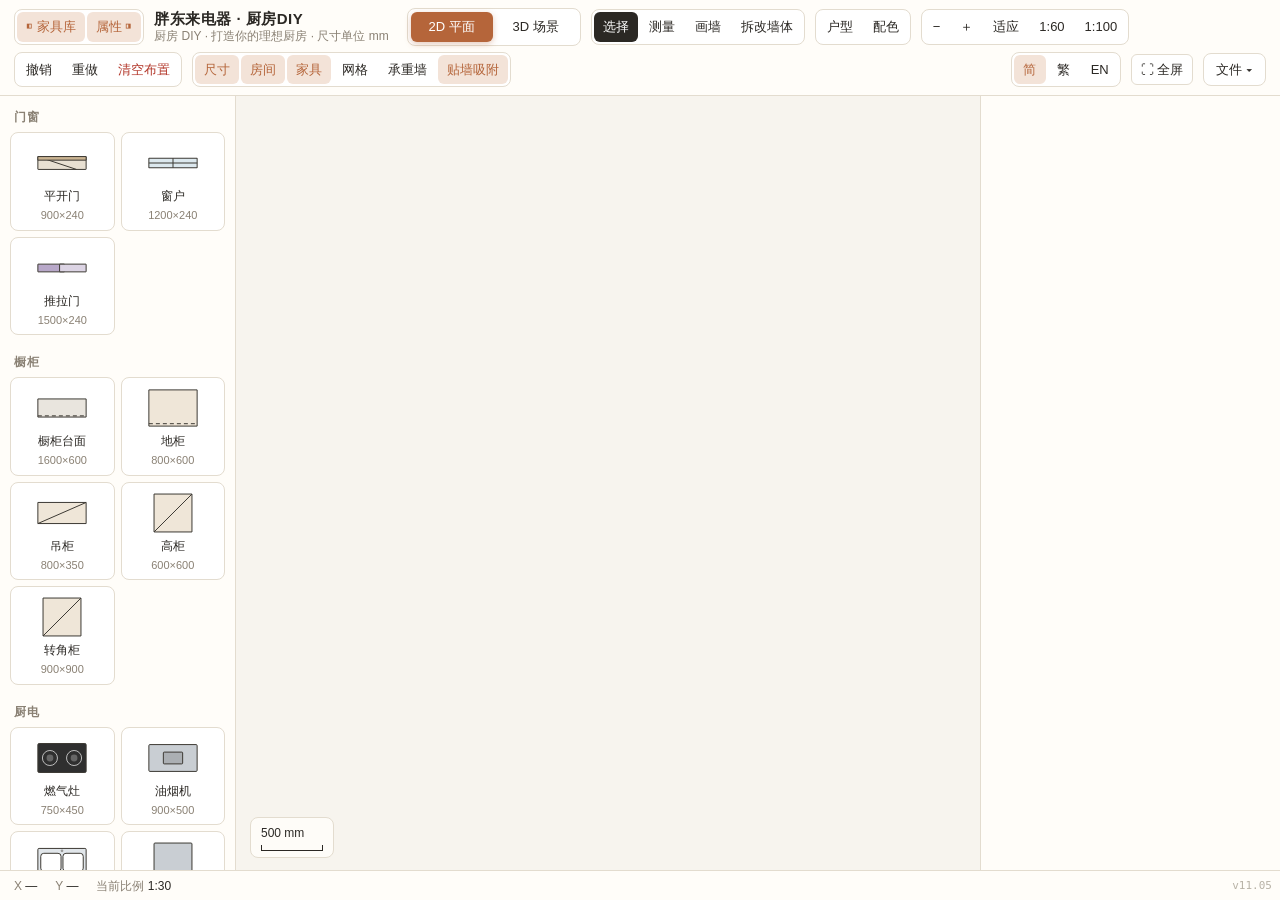
==== commit f8de31a3: "恢复 kitchen-diy DIY 工具 v11.05（修复被误覆盖的好好厨房首页）" ====
--- a/kitchen-diy/index.html
+++ b/kitchen-diy/index.html
@@ -1,6 +1,4137 @@
 <!doctype html>
-<html lang="zh-CN"><head><meta charset="utf-8"><meta name="viewport" content="width=device-width,initial-scale=1"><meta name="theme-color" content="#243d32"><title>好好厨房 · 设计与收纳体验馆</title><meta name="description" content="从厨房布局到家庭收纳，探索适合你的厨房方案。"><link rel="stylesheet" href="style.css"></head><body>
-<header><button class="brand" data-go="home" aria-label="好好厨房首页"><span class="brand-mark">⌂</span><span>好好厨房<small>KITCHEN & LIVING</small></span></button><nav aria-label="主导航"><button data-go="home" class="active">体验馆首页</button><button data-go="cases">厨房设计案例</button><button data-go="family">按人数选方案</button><button data-go="diy">厨房设计 DIY <span>↗</span></button></nav><button class="manage-link" data-go="manage">管理指引 <span>↗</span></button></header>
-<main id="app"></main><footer><span>好好厨房 · 把空间留给生活</span><span>交互原型 · 示例方案，非真实项目档案</span><button id="standby">进入待机展示 ↗</button></footer>
-<section id="attract" class="attract" aria-label="待机轮播"><div id="attract-media"></div><div class="attract-shade"></div><div class="attract-top"><span>好好厨房 <small>KITCHEN & LIVING</small></span><span>厨房设计与收纳体验馆</span></div><div class="attract-copy"><div class="eyebrow light">A LITTLE SPACE. A BETTER EVERYDAY.</div><h1>一间好厨房，<br>盛得下生活。</h1><p>让每一次下厨，都有恰到好处的空间。</p><button id="enter" class="primary cream">触摸开启厨房灵感 <span>↗</span></button></div><div class="attract-bottom"><div><span id="slide-name">自然木色 · 开放厨房</span><small>灵感展示图 / 不代表具体户型方案</small></div><div id="slide-dots"></div><span>轻触任意位置，开始探索</span></div></section>
-<div id="modal" class="modal" hidden><div class="modal-panel" role="dialog" aria-modal="true" aria-labelledby="modal-title"><button id="close-modal" class="close" aria-label="关闭详情">×</button><div id="modal-content"></div></div></div><div id="toast" role="status"></div><script src="app.js"></script></body></html>+<html lang="zh-CN">
+<head>
+<meta charset="utf-8">
+<meta name="viewport" content="width=device-width,initial-scale=1,maximum-scale=1,user-scalable=no,viewport-fit=cover">
+<meta name="apple-mobile-web-app-capable" content="yes">
+<meta name="mobile-web-app-capable" content="yes">
+<meta name="apple-mobile-web-app-status-bar-style" content="default">
+<meta name="theme-color" content="#fffdf9">
+<title>厨房 DIY 设计 v11.05</title>
+<style>
+:root{
+  --bg:#f3efe7; --paper:#f7f4ee; --panel:#fffdf9; --line:#e3dccf; --ink:#2b2824; --muted:#8a8174;
+  --accent:#b5653a; --accent-soft:#f3e3d8; --teal:#2f5d62;
+}
+*{box-sizing:border-box}
+html,body{margin:0;height:100%;background:var(--bg);color:var(--ink);overflow:hidden;overscroll-behavior:none;touch-action:manipulation;
+  -webkit-text-size-adjust:100%;-webkit-tap-highlight-color:transparent;
+  font:13px/1.5 -apple-system,BlinkMacSystemFont,"PingFang SC","Hiragino Sans GB","Microsoft YaHei",sans-serif}
+button,input,select{font:inherit;color:inherit}
+.app{display:grid;grid-template-rows:auto minmax(0,1fr) 30px;grid-template-columns:236px minmax(0,1fr) 300px;height:100vh;height:100dvh;
+  padding:env(safe-area-inset-top) env(safe-area-inset-right) env(safe-area-inset-bottom) env(safe-area-inset-left);
+  -webkit-user-select:none;user-select:none;-webkit-touch-callout:none}
+input{-webkit-user-select:text;user-select:text}
+header{grid-column:1/-1;display:flex;flex-wrap:wrap;align-items:center;gap:6px 10px;padding:8px 14px;
+  background:var(--panel);border-bottom:1px solid var(--line)}
+.brand{display:flex;flex-direction:column;margin-right:8px;line-height:1.25}
+.brand b{font-size:15px;letter-spacing:.5px}
+.brand span{color:var(--muted);font-size:12px}
+.grp{display:flex;align-items:center;gap:2px;padding:2px;border:1px solid var(--line);border-radius:8px;background:#fff}
+.btn{border:0;background:transparent;padding:5px 9px;border-radius:6px;cursor:pointer;white-space:nowrap}
+.btn:hover{background:#f2ece2}
+.btn.on{background:var(--ink);color:#fff}
+.btn.chip.on{background:var(--accent-soft);color:var(--accent)}
+#langSel .btn{min-width:32px;font-weight:500}
+.btn.primary{background:var(--accent);color:#fff}
+.btn.primary:hover{background:#9f5530}
+.btn.danger{color:#b3372a}
+.spacer{flex:1}
+aside{background:var(--panel);overflow:auto;border-right:1px solid var(--line)}
+aside.right{border-right:0;border-left:1px solid var(--line)}
+.lib h4{margin:0;padding:12px 14px 6px;font-size:12px;color:var(--muted);font-weight:600;letter-spacing:1px}
+.lib-grid{display:grid;grid-template-columns:1fr 1fr;gap:6px;padding:0 10px 6px}
+.lib h4{position:sticky;top:0;z-index:1;background:var(--panel)}
+.item{display:flex;flex-direction:column;align-items:center;gap:2px;padding:8px 4px 6px;border:1px solid var(--line);
+  border-radius:8px;background:#fff;cursor:grab;user-select:none;touch-action:pan-y;transition:border-color .15s,transform .15s}
+.item.dragging{border-color:var(--accent);opacity:.5}
+@media (hover:hover){.item:hover{border-color:var(--accent);transform:translateY(-1px)}}
+#ghost{position:fixed;left:0;top:0;z-index:30;pointer-events:none;opacity:.8;transform:translate(-50%,-50%);filter:drop-shadow(0 4px 10px rgba(40,30,20,.3))}
+#ghost svg{width:100%;height:100%;display:block;overflow:visible}
+.item svg{width:56px;height:44px}
+.item b{font-weight:500;font-size:12px}
+.item small{color:var(--muted);font-size:11px}
+.hint{padding:10px 14px 16px;color:var(--muted);font-size:12px}
+main{position:relative;overflow:hidden;background:var(--paper)}
+#plan{width:100%;height:100%;display:block;touch-action:none;cursor:default}
+#plan.panning{cursor:grabbing}
+#plan.tool-measure{cursor:crosshair}
+#plan .wall{pointer-events:none}
+#plan.tool-select .wall{pointer-events:all;cursor:grab}
+#plan.tool-demolish .wall{pointer-events:all;cursor:pointer}
+#plan.tool-demolish .wall:hover{fill:#d9894f}
+#plan.tool-select .room:hover{opacity:.82}
+#plan .furn{cursor:move}
+@media (hover:hover){#plan .furn:hover{filter:drop-shadow(0 0 2px rgba(181,101,58,.7))}}
+[data-handle]{cursor:pointer}
+[data-handle=size]{cursor:nwse-resize}
+.scalebar{position:absolute;left:14px;bottom:12px;background:rgba(255,253,249,.92);border:1px solid var(--line);
+  border-radius:8px;padding:6px 10px;font-size:12px;pointer-events:none}
+.scalebar .bar{height:6px;border:1.5px solid var(--ink);border-top:0;margin-top:3px}
+.modehint{position:absolute;left:50%;top:12px;transform:translateX(-50%);background:var(--ink);color:#fff;
+  padding:5px 12px;border-radius:20px;font-size:12px;opacity:0;transition:opacity .2s;pointer-events:none}
+.modehint.show{opacity:.9}
+footer{grid-column:1/-1;display:flex;gap:18px;align-items:center;padding:0 14px;background:var(--panel);overflow:hidden;white-space:nowrap;
+  border-top:1px solid var(--line);color:var(--muted);font-size:12px;font-variant-numeric:tabular-nums}
+#tip{overflow:hidden;text-overflow:ellipsis}
+footer b{color:var(--ink);font-weight:500}
+#panel section{padding:12px 16px;border-bottom:1px solid var(--line)}
+#panel h3{margin:0 0 8px;font-size:13px}
+#panel h3 small{color:var(--muted);font-weight:400;margin-left:6px}
+table{width:100%;border-collapse:collapse;font-variant-numeric:tabular-nums}
+td{padding:4px 2px;border-bottom:1px dashed #eee6d9}
+td.r{text-align:right}
+tr.click{cursor:pointer}
+tr.click:hover td{background:#faf5ee}
+.sw{display:inline-block;width:12px;height:12px;border-radius:3px;border:1px solid rgba(0,0,0,.15);vertical-align:-2px;margin-right:6px}
+.total{display:flex;justify-content:space-between;margin-top:8px;font-size:14px}
+.total b{color:var(--accent)}
+.muted{color:var(--muted)}
+.form{display:grid;grid-template-columns:1fr 1fr;gap:8px}
+.form label{display:flex;flex-direction:column;gap:3px;font-size:12px;color:var(--muted)}
+.form label.full{grid-column:1/-1}
+.form input,.form select{border:1px solid var(--line);border-radius:6px;padding:5px 7px;background:#fff;width:100%}
+.form input[type=color]{padding:2px;height:30px}
+.actions{display:flex;flex-wrap:wrap;gap:6px;margin-top:10px}
+.actions .btn{border:1px solid var(--line);background:#fff}
+.mats{display:grid;grid-template-columns:1fr 1fr;gap:6px}
+.mat{display:flex;align-items:center;gap:8px;border:1px solid var(--line);border-radius:8px;padding:6px;background:#fff;cursor:pointer;text-align:left}
+.mat.on{border-color:var(--accent);box-shadow:0 0 0 2px var(--accent-soft)}
+.mat i{width:26px;height:26px;border-radius:5px;border:1px solid rgba(0,0,0,.12);flex:none}
+.mat span{font-size:12px;line-height:1.3}
+.mat small{display:block;color:var(--muted)}
+.kbd{display:grid;grid-template-columns:auto 1fr;gap:3px 10px;font-size:12px;color:var(--muted)}
+kbd{font:11px ui-monospace,Menlo,monospace;background:#f2ece2;border:1px solid var(--line);border-bottom-width:2px;border-radius:4px;padding:0 5px;color:var(--ink)}
+.big{font-size:22px;font-weight:600;font-variant-numeric:tabular-nums}
+.stats{display:grid;grid-template-columns:1fr 1fr;gap:8px;margin-bottom:6px}
+.stats div{background:#faf6ef;border-radius:8px;padding:8px}
+.stats small{display:block;color:var(--muted);font-size:11px}
+#toast{position:fixed;left:50%;bottom:110px;transform:translateX(-50%) translateY(20px);background:var(--ink);color:#fff;
+  padding:8px 16px;border-radius:8px;opacity:0;transition:.25s;pointer-events:none;z-index:2000}
+#toast.show{opacity:1;transform:translateX(-50%)}
+/* ---------- 2D / 3D 切换 ---------- */
+.seg{position:relative;padding:3px}
+.seg .btn{position:relative;z-index:1;width:82px;transition:color .45s}
+.seg .btn:hover{background:transparent}
+.seg .pill{position:absolute;left:3px;top:3px;bottom:3px;width:82px;border-radius:6px;background:var(--accent);
+  box-shadow:0 2px 6px rgba(181,101,58,.35);transition:transform .5s cubic-bezier(.65,0,.35,1)}
+.seg .btn[data-view="2d"],body.m3d .seg .btn[data-view="3d"]{color:#fff}
+body.m3d .seg .btn[data-view="2d"]{color:var(--ink)}
+body.m3d .seg .pill{transform:translateX(84px)}
+body.busy .seg{pointer-events:none}
+body.m3d .only2d,body:not(.m3d) .only3d{display:none!important}
+.only2d,.only3d{animation:fadeIn .45s ease both}
+@keyframes fadeIn{from{opacity:0;transform:translateY(-4px)}to{opacity:1;transform:none}}
+#plan{transition:opacity .45s ease,transform .45s ease}
+main.is3d #plan{opacity:0;pointer-events:none}
+.scalebar{transition:opacity .3s}
+main.is3d .scalebar{opacity:0}
+#view3d{position:absolute;inset:0;opacity:0;visibility:hidden;transition:opacity .45s ease,visibility 0s linear .45s}
+main.is3d #view3d{opacity:1;visibility:visible;transition:opacity .45s ease}
+#view3d canvas{display:block;outline:none}
+#walkOverlay{position:absolute;inset:0;display:none;align-items:center;justify-content:center;background:rgba(30,28,25,.35);z-index:3;cursor:pointer}
+#walkOverlay>div{background:var(--panel);border-radius:14px;padding:22px 28px;text-align:center;max-width:360px}
+#walkOverlay h3{margin:0 0 6px}
+#walkOverlay p{margin:4px 0;color:var(--muted)}
+#cross{position:absolute;left:50%;top:50%;width:14px;height:14px;margin:-7px 0 0 -7px;z-index:2;display:none;pointer-events:none}
+#cross:before,#cross:after{content:"";position:absolute;background:#fff;box-shadow:0 0 2px #000}
+#cross:before{left:6px;top:0;width:2px;height:14px}#cross:after{top:6px;left:0;height:2px;width:14px}
+#hint3d{position:absolute;left:50%;top:12px;transform:translateX(-50%);background:rgba(43,40,36,.82);color:#fff;border-radius:20px;
+  padding:5px 14px;font-size:12px;z-index:2;pointer-events:none;white-space:nowrap;transition:opacity .4s}
+main.animating #hint3d{opacity:0}
+.rlabel{font-size:12px;font-weight:600;color:#2b2824;background:rgba(255,253,249,.9);border:1px solid var(--line);
+  border-radius:12px;padding:2px 9px;white-space:nowrap;pointer-events:none}
+.rlabel small{font-weight:400;color:var(--muted);margin-left:4px}
+#roomList{padding:0 10px 6px;display:grid;grid-template-columns:1fr 1fr;gap:4px}
+#roomList button{display:flex;flex-direction:column;width:100%;border:1px solid var(--line);background:#fff;padding:5px 8px;border-radius:7px;cursor:pointer;text-align:left;line-height:1.3}
+#roomList button:hover{background:#f2ece2}
+#roomList button.on{background:var(--accent-soft);color:var(--accent)}
+#roomList small{color:var(--muted);font-variant-numeric:tabular-nums}
+.range{display:flex;align-items:center;gap:6px;padding:0 8px;color:var(--muted);font-size:12px}
+.range input{width:100px;accent-color:var(--accent)}
+.menu{position:relative}
+.menu summary{list-style:none;border:1px solid var(--line);background:#fff;border-radius:8px;padding:6px 12px}
+.menu summary::-webkit-details-marker{display:none}
+.menu-pop{position:absolute;right:0;top:calc(100% + 6px);display:flex;flex-direction:column;min-width:150px;background:#fff;
+  border:1px solid var(--line);border-radius:10px;padding:4px;box-shadow:0 10px 30px rgba(40,30,20,.14);z-index:20;animation:fadeIn .2s ease}
+.menu-pop .btn{text-align:left}
+.range span{font-variant-numeric:tabular-nums;color:var(--ink)}
+/* ---------- 选中后的浮动工具条 ---------- */
+#fab{position:absolute;left:50%;bottom:16px;transform:translate(-50%,12px);display:flex;align-items:center;gap:4px;padding:5px;
+  background:rgba(255,253,249,.97);border:1px solid var(--line);border-radius:14px;box-shadow:0 8px 26px rgba(40,30,20,.16);
+  z-index:4;opacity:0;visibility:hidden;transition:opacity .2s,transform .2s,visibility 0s linear .2s;max-width:calc(100% - 24px)}
+main.drawer-panel #fab{opacity:0;visibility:hidden}
+#fab.show{opacity:1;visibility:visible;transform:translate(-50%,0);transition:opacity .2s,transform .2s}
+#fab .name{padding:0 8px 0 6px;font-weight:600;max-width:9em;overflow:hidden;text-overflow:ellipsis;white-space:nowrap}
+#fab .btn{border:1px solid transparent}
+#fab .sep{width:1px;align-self:stretch;margin:4px 2px;background:var(--line)}
+/* ---------- 触屏漫游摇杆 ---------- */
+#joy{position:absolute;left:28px;bottom:28px;width:130px;height:130px;border-radius:50%;background:rgba(255,253,249,.25);
+  border:2px solid rgba(255,255,255,.7);box-shadow:0 4px 18px rgba(0,0,0,.18);z-index:3;display:none;touch-action:none;backdrop-filter:blur(3px)}
+#joy i{position:absolute;left:50%;top:50%;width:56px;height:56px;margin:-28px 0 0 -28px;border-radius:50%;background:rgba(255,253,249,.92);
+  box-shadow:0 2px 8px rgba(0,0,0,.25);pointer-events:none}
+#walkExit{position:absolute;right:16px;bottom:28px;z-index:3;display:none}
+/* ---------- 触屏：加大点击区域 ---------- */
+@media (pointer:coarse){
+  body{font-size:14px}
+  header{padding:8px 12px;gap:8px}
+  .grp{padding:3px;border-radius:10px}
+  .btn{padding:8px 12px;min-height:38px;border-radius:8px}
+  .seg .btn,.seg .pill{width:92px}
+  body.m3d .seg .pill{transform:translateX(94px)}
+  .menu summary{padding:9px 14px}
+  .menu-pop .btn{padding:11px 14px}
+  .item{padding:10px 4px 8px}
+  .form input,.form select{font-size:16px;padding:8px 9px}
+  .form input[type=color]{height:40px}
+  .actions .btn,#fab .btn{min-height:42px;padding:9px 14px}
+  td{padding:7px 2px}
+  #roomList button{padding:8px 10px}
+  .mat{padding:9px 8px}
+  .range input{width:120px!important}
+}
+/* ---------- 竖屏 / 窄屏（如 iPad 竖握）：侧栏改为抽屉 ---------- */
+/* ---------- 宽屏：左右面板可收起 ---------- */
+@media (min-width:1101px){
+  .app{transition:grid-template-columns .3s cubic-bezier(.3,.7,.3,1)}
+  .app.hide-lib{grid-template-columns:0 minmax(0,1fr) 300px}
+  .app.hide-panel{grid-template-columns:236px minmax(0,1fr) 0}
+  .app.hide-lib.hide-panel{grid-template-columns:0 minmax(0,1fr) 0}
+  .app.hide-lib aside.lib,.app.hide-panel aside.right{overflow:hidden;border:0}
+  aside{overflow-x:hidden}
+  aside.lib>div{min-width:220px} #panel{min-width:284px}   /* 收起动画中内容不被挤压变形 */
+}
+/* ---------- 空白引导 / 户型模板 / 画墙 / 配色 ---------- */
+#welcome{position:absolute;inset:0;z-index:5;display:flex;align-items:center;justify-content:center;
+  background:rgba(247,244,238,.55);backdrop-filter:blur(4px);-webkit-backdrop-filter:blur(4px)}
+#welcome[hidden]{display:none}
+.wel-card{background:var(--panel);border:1px solid var(--line);border-radius:18px;padding:32px 38px;text-align:center;
+  box-shadow:0 14px 44px rgba(40,30,20,.16);max-width:430px;margin:16px;animation:fadeIn .4s ease}
+.wel-card h2{margin:0 0 6px;font-size:19px;letter-spacing:.5px}
+.wel-card p{margin:0 0 20px;color:var(--muted);font-size:13px}
+.wel-btns{display:flex;gap:12px;justify-content:center;flex-wrap:wrap}
+.wel-btns .btn{border:1px solid var(--line);background:#fff;border-radius:12px;padding:14px 20px;font-size:14px;
+  display:flex;flex-direction:column;gap:3px;align-items:center;min-width:150px}
+.wel-btns .btn small{color:var(--muted);font-size:11px}
+.wel-btns .btn:hover{border-color:var(--accent);color:var(--accent)}
+.tpl-grid{display:grid;grid-template-columns:1fr 1fr;gap:6px}
+.tpl-grid .btn{display:flex;flex-direction:column;align-items:flex-start;gap:2px;border:1px solid var(--line);
+  background:#fff;border-radius:8px;padding:8px 10px;cursor:pointer;text-align:left;line-height:1.3}
+.tpl-grid .btn:hover{border-color:var(--accent);color:var(--accent)}
+.tpl-grid .btn small{color:var(--muted);font-variant-numeric:tabular-nums}
+.swatches{display:flex;flex-wrap:wrap;gap:6px;align-items:center}
+.swatches .swb{width:24px;height:24px;border-radius:6px;border:1px solid rgba(0,0,0,.14);cursor:pointer;padding:0}
+.swatches .swb:hover{transform:scale(1.12)}
+.swatches .swb.on{box-shadow:0 0 0 2px var(--accent-soft),0 0 0 3.5px var(--accent)}
+.swatches input[type=color]{width:34px;height:26px;padding:1px;border:1px solid var(--line);border-radius:6px;background:#fff;cursor:pointer}
+.cgroup{margin-bottom:12px}
+.cgroup>div:first-child{font-size:12px;margin-bottom:5px}
+.cgroup .note{color:var(--muted);font-size:11px;font-weight:400}
+#plan.tool-draw .wall{pointer-events:all;cursor:pointer}
+#plan.tool-draw .wall:hover{fill:#d9894f}
+#plan .wall.wsel{stroke:#b5653a;stroke-width:2;stroke-dasharray:6 3;vector-effect:non-scaling-stroke}
+.narrow-only{display:none!important}
+@media (max-width:1100px){
+  .grp.narrow-only{display:flex!important}
+  .btn.narrow-only,#fab .btn.narrow-only{display:inline-block!important}
+  .app{grid-template-columns:minmax(0,1fr)}
+  main,aside.lib,aside.right{grid-row:2;grid-column:1}
+  aside.lib,aside.right{position:relative;z-index:6;width:min(320px,86vw);transition:transform .3s cubic-bezier(.3,.7,.3,1),box-shadow .3s}
+  aside.lib{justify-self:start;transform:translateX(-110%)}
+  aside.right{justify-self:end;transform:translateX(110%)}
+  aside.open{transform:none;box-shadow:0 0 30px rgba(40,30,20,.18)}
+  .lib-grid{grid-template-columns:1fr 1fr 1fr}
+  .brand span,footer .only2d{display:none!important}
+}
+.dxf-mask{position:fixed;inset:0;z-index:99;background:rgba(38,36,31,.45);display:flex;align-items:center;justify-content:center}
+.dxf-dlg{background:var(--panel);border-radius:14px;padding:20px 22px;width:min(440px,92vw);max-height:82vh;overflow:auto;box-shadow:0 14px 44px rgba(0,0,0,.3)}
+.dxf-dlg h3{margin:0 0 8px}
+.dxf-layers{margin:10px 0;display:flex;flex-direction:column;gap:6px;max-height:38vh;overflow:auto;padding:2px}
+.dxf-layers label{display:flex;gap:8px;align-items:center;font-size:14px;cursor:pointer}
+.dxf-layers .muted{margin-left:auto}
+.dxf-row{display:flex;justify-content:space-between;align-items:center;margin:12px 0;font-size:14px;gap:10px}
+.dxf-actions{display:flex;justify-content:flex-end;gap:8px;margin-top:14px}
+/* 标尺数字点击编辑 + 画布内联输入框 */
+#gDims text[data-dim]{pointer-events:all;cursor:pointer}
+#gDims text[data-wlen]{pointer-events:all;cursor:pointer}
+#gDims text[data-wlen]:hover{fill:#b5653a}
+#gDims text[data-dim]:hover{fill:#b5653a;font-weight:600}
+#dimEdit{position:fixed;z-index:99;width:130px;transform:translate(-50%,-50%);padding:9px 10px;border:1.5px solid #b5653a;border-radius:10px;font-size:15px;font-weight:600;text-align:center;background:#fffdf9;color:#3d3a34;box-shadow:0 8px 28px rgba(61,58,52,.22);outline:none}
+#dimEdit.wallSpec{width:auto;padding:10px 12px;display:flex;gap:8px;align-items:center;transform:translate(-50%,-100%)}
+#dimEdit.wallSpec label{font-size:12px;font-weight:500;color:#8a8378;display:flex;align-items:center;gap:4px;white-space:nowrap}
+#dimEdit.wallSpec input{width:66px;padding:6px;border:1px solid #d8d2c4;border-radius:7px;font-size:14px;font-weight:600;text-align:center;background:#fff;color:#3d3a34;outline:none}
+#dimEdit.wallSpec button{padding:7px 14px;border:0;border-radius:7px;background:#b5653a;color:#fff;font-size:13px;font-weight:600;cursor:pointer}
+/* 自定义编辑模式 */
+.edToggle{margin:10px 0 0;width:100%;padding:9px;border:1.5px dashed #c8bfae;border-radius:9px;background:#faf8f3;color:#8a8378;font-size:13px;font-weight:600;cursor:pointer}
+.edToggle:hover{border-color:#b5653a;color:#b5653a}
+body.editing .edToggle{border-style:solid;border-color:#b5653a;background:#b5653a;color:#fff}
+body.editing .item{position:relative;cursor:pointer}
+body.editing .item::after{content:'✎';position:absolute;top:2px;right:4px;font-size:12px;color:#b5653a;font-style:normal}
+.catBar{display:flex;align-items:center;justify-content:space-between}
+.catBar h4{margin-bottom:0}
+.catBar .mini{border:0;background:none;color:#b5653a;font-size:14px;cursor:pointer;padding:2px 6px;border-radius:5px}
+.catBar .mini:hover{background:#f3e8dd}
+.edBar{margin-top:12px;padding-top:10px;border-top:1px dashed #d8d2c4;display:flex;flex-wrap:wrap;gap:6px}
+.edBar button{flex:1 1 45%;padding:8px 4px;border:1px solid #d8d2c4;border-radius:8px;background:#fff;color:#6b6455;font-size:12px;font-weight:600;cursor:pointer}
+.edBar button:hover{border-color:#b5653a;color:#b5653a}
+.edBar .warn{color:#b04a3a}
+#cfgEdit{position:fixed;z-index:100;left:50%;top:50%;transform:translate(-50%,-50%);width:min(320px,92vw);max-height:86vh;overflow:auto;background:#fffdf9;border:1.5px solid #b5653a;border-radius:14px;padding:16px;box-shadow:0 16px 50px rgba(61,58,52,.3)}
+#cfgEdit h5{margin:0 0 12px;font-size:15px;color:#3d3a34}
+#cfgEdit label{display:flex;align-items:center;justify-content:space-between;margin-bottom:9px;font-size:13px;color:#8a8378;gap:8px}
+#cfgEdit input[type=text],#cfgEdit input[type=number]{flex:1;min-width:0;padding:7px 9px;border:1px solid #d8d2c4;border-radius:7px;font-size:14px;background:#fff;color:#3d3a34;outline:none}
+#cfgEdit textarea{width:100%;box-sizing:border-box;padding:7px 9px;border:1px solid #d8d2c4;border-radius:7px;font-size:13px;background:#fff;color:#3d3a34;outline:none;font-family:inherit;resize:vertical}
+#cfgEdit input[type=color]{width:52px;height:30px;padding:2px;border:1px solid #d8d2c4;border-radius:7px;background:#fff;cursor:pointer}
+#cfgEdit select{flex:1;padding:7px;border:1px solid #d8d2c4;border-radius:7px;font-size:13px;background:#fff;color:#3d3a34}
+#cfgEdit .row{display:flex;gap:8px;margin-top:12px}
+#cfgEdit .row button{flex:1;padding:9px;border:0;border-radius:8px;font-size:13px;font-weight:600;cursor:pointer}
+#cfgEdit .ok{background:#b5653a;color:#fff}
+#cfgEdit .cancel{background:#eee9df;color:#6b6455}
+#cfgEdit .danger{background:#b04a3a;color:#fff}
+body.editing .brand b,body.editing #subtitle{cursor:pointer;outline:1px dashed #b5653a;outline-offset:2px;border-radius:3px}
+#verBadge{position:fixed;right:8px;bottom:6px;font-size:11px;color:#b8b2a6;z-index:98;pointer-events:auto;font-family:monospace;user-select:none;-webkit-user-select:none}
+#verNew{position:fixed;top:12px;left:50%;transform:translateX(-50%);z-index:999;background:#b5653a;color:#fff;padding:9px 20px;border-radius:22px;font-size:13px;cursor:pointer;box-shadow:0 6px 20px rgba(61,58,52,.3)}
+</style>
+<script type="importmap">
+{"imports":{
+  "three":"./vendor/three.module.js",
+  "three/addons/":"./vendor/addons/"
+}}
+</script>
+</head>
+<body>
+<div class="app">
+  <header>
+    <div class="grp" id="paneBtns">
+      <button class="btn chip" id="tgLib" data-en="◧ Library">◧ 家具库</button>
+      <button class="btn chip" id="tgPanel" data-en="Properties ◨">属性 ◨</button>
+    </div>
+    <div class="brand"><b data-en="Pangdonglai Appliance · Kitchen DIY">胖东来电器 · 厨房DIY</b><span id="subtitle">厨房 DIY · 打造你的理想厨房 · 尺寸单位 mm</span></div>
+    <div class="grp seg" id="viewSeg" title="切换 2D / 3D (T)" data-en-title="Switch 2D / 3D (T)">
+      <span class="pill"></span>
+      <button class="btn" data-view="2d" data-en="2D Plan">2D 平面</button>
+      <button class="btn" data-view="3d" data-en="3D Scene">3D 场景</button>
+    </div>
+    <div class="grp only2d" id="tools">
+      <button class="btn on" data-tool="select" title="选择 / 移动 (V)" data-en-title="Select / Move (V)" data-en="Select">选择</button>
+      <button class="btn" data-tool="measure" title="测量 (M)" data-en-title="Measure (M)" data-en="Measure">测量</button>
+      <button class="btn" data-tool="draw" title="手绘墙体 (D)" data-en-title="Draw walls (D)" data-en="Draw">画墙</button>
+      <button class="btn" data-tool="demolish" title="拆改非承重墙 (X)" data-en-title="Demolish non-bearing walls (X)" data-en="Demolish">拆改墙体</button>
+    </div>
+    <div class="grp only2d">
+      <button class="btn" id="btnLayout" title="选择户型模板 / 清空重来" data-en-title="Layout templates / start over" data-en="Layout">户型</button>
+      <button class="btn" id="btnPalette" title="橱柜 / 地板 / 墙面 / 吊顶配色" data-en-title="Colors for cabinets / floor / walls / ceiling" data-en="Colors">配色</button>
+    </div>
+    <div class="grp only2d">
+      <button class="btn" id="zoomOut" title="缩小" data-en-title="Zoom out">−</button>
+      <button class="btn" id="zoomIn" title="放大" data-en-title="Zoom in">＋</button>
+      <button class="btn" id="fit" title="适应窗口 (F)" data-en-title="Fit to window (F)" data-en="Fit">适应</button>
+      <button class="btn" id="s60" title="按 1:60 显示" data-en-title="Show at 1:60">1:60</button>
+      <button class="btn" id="s100" title="按 1:100 显示" data-en-title="Show at 1:100">1:100</button>
+    </div>
+    <div class="grp only3d" id="modes3d">
+      <button class="btn on" data-mode="orbit" data-en="Orbit">鸟瞰</button>
+      <button class="btn" data-mode="walk" data-en="Walk">漫游</button>
+    </div>
+    <div class="grp only3d">
+      <button class="btn" id="vIso" data-en="Iso">斜视</button>
+      <button class="btn" id="vTop" data-en="Top">俯视</button>
+    </div>
+    <div class="grp">
+      <button class="btn" id="undo" title="撤销 (Ctrl+Z)" data-en-title="Undo (Ctrl+Z)" data-en="Undo">撤销</button>
+      <button class="btn" id="redo" title="重做 (Ctrl+Shift+Z)" data-en-title="Redo (Ctrl+Shift+Z)" data-en="Redo">重做</button>
+      <button class="btn danger" id="clearAll" title="清空所有家具家电（可撤销）" data-en-title="Remove all furniture and appliances (undoable)" data-en="Clear">清空布置</button>
+    </div>
+    <div class="grp only2d" id="layers">
+      <button class="btn chip on" data-layer="dims" data-en="Dims">尺寸</button>
+      <button class="btn chip on" data-layer="labels" data-en="Rooms">房间</button>
+      <button class="btn chip on" data-layer="furn" data-en="Furniture">家具</button>
+      <button class="btn chip" data-layer="grid" data-en="Grid">网格</button>
+      <button class="btn chip" data-layer="bearing" data-en="Bearing walls">承重墙</button>
+      <button class="btn chip on" data-layer="wallSnap" title="拖动家具时贴墙吸附" data-en-title="Snap furniture to walls while dragging" data-en="Wall snap">贴墙吸附</button>
+    </div>
+    <div class="grp only3d">
+      <button class="btn chip on" data-cut="2.8" data-en="Full walls">全高墙</button>
+      <button class="btn chip" data-cut="1.2" data-en="Cut walls">剖切墙</button>
+    </div>
+    <div class="grp only3d" id="toggles3d">
+      <button class="btn chip on" data-t="furn" data-en="Furniture">家具</button>
+      <button class="btn chip on" data-t="labels" data-en="Labels">房间名</button>
+      <button class="btn chip" data-t="night" data-en="Night">夜景</button>
+    </div>
+    <div class="grp only3d"><label class="range"><span data-en="Sun">日照</span> <input type="range" id="sun" min="7" max="18" step=".25" value="10" style="width:84px"><span id="sunT">10:00</span></label></div>
+    <div class="spacer"></div>
+    <div class="grp" id="langSel" role="group" aria-label="Language / 语言">
+      <button class="btn chip" data-lang="zh" title="简体中文">简</button>
+      <button class="btn chip" data-lang="zht" title="繁體中文">繁</button>
+      <button class="btn chip" data-lang="en" title="English">EN</button>
+    </div>
+    <button class="btn" id="fullscreen" title="全屏 (Shift+F)" style="border:1px solid var(--line);background:#fff">⛶ 全屏</button>
+    <details class="menu"><summary class="btn" data-en="File ▾">文件 ▾</summary>
+      <div class="menu-pop">
+        <button class="btn" id="exportPng" data-en="Export image">导出图片</button>
+        <button class="btn" id="exportJson" data-en="Export plan JSON">导出方案 JSON</button>
+        <button class="btn" id="importJson" data-en="Import plan">导入方案</button>
+        <button class="btn" id="importDxf" data-en="Import DXF floor plan">导入 DXF 户型</button>
+        <button class="btn danger" id="reset" data-en="Reset to default">重置为默认方案</button>
+      </div></details>
+    <input type="file" id="fileIn" accept=".json,application/json" hidden>
+    <input type="file" id="dxfIn" accept=".dxf" hidden>
+  </header>
+
+  <aside class="lib">
+    <div id="lib3d" class="only3d">
+      <h4 data-en="Rooms · click to fly there">房间 · 点击飞到该房间</h4>
+      <div id="roomList"></div>
+    </div>
+    <div id="lib"></div>
+  </aside>
+
+  <main id="stage">
+    <svg id="plan" class="tool-select" font-family="-apple-system,'PingFang SC','Microsoft YaHei',sans-serif">
+      <defs id="defs"></defs>
+      <g id="gGrid"></g>
+      <g id="gRooms"></g>
+      <g id="gFurn"></g>
+      <g id="gWalls"></g>
+      <g id="gOpen"></g>
+      <g id="gLabels" pointer-events="none"></g>
+      <g id="gDims" pointer-events="none"></g>
+      <g id="gMeasure" pointer-events="none"></g>
+      <g id="gSel"></g>
+    </svg>
+    <div id="view3d">
+      <div id="walkOverlay"><div><h3 data-en="Walk mode">漫游模式</h3>
+        <p id="wo1"></p>
+        <p id="wo2"></p>
+        <p id="wo3"></p></div></div>
+      <div id="cross"></div>
+      <div id="joy"><i></i></div>
+      <button class="btn primary" id="walkExit" data-en="Exit walk">退出漫游</button>
+      <div id="hint3d"></div>
+    </div>
+    <div class="scalebar" id="scalebar"><span id="sbText">1 m</span><div class="bar" id="sbBar"></div></div>
+    <div class="modehint" id="modehint"></div>
+    <div id="welcome" hidden>
+      <div class="wel-card">
+        <h2 data-en="Start your kitchen design">开始设计你的厨房</h2>
+        <p data-en="Pick a layout template, or draw the walls yourself">先选一个户型模板，或自己手绘墙体</p>
+        <div class="wel-btns">
+          <button class="btn" id="welTpl"><b data-en="Layout templates">选择户型模板</b><small data-en="I / L / U / parallel shapes">一字型 · L型 · U型 · 二字型</small></button>
+          <button class="btn" id="welDraw"><b data-en="Draw walls by hand">手绘我的厨房</b><small data-en="Click-drag on the canvas to draw">在画布上点击拖拽画墙</small></button>
+        </div>
+      </div>
+    </div>
+    <div id="fab"></div>
+  </main>
+
+  <aside class="right"><div id="panel"></div></aside>
+
+  <footer>
+    <span class="only2d">X <b id="cx">—</b></span><span class="only2d">Y <b id="cy">—</b></span>
+    <span class="only2d"><span data-en="Scale">当前比例</span> <b id="ratio">—</b></span>
+    <span id="hover" class="only2d"></span>
+    <span class="spacer"></span>
+    <span id="tip"></span>
+  </footer>
+</div>
+<div id="toast"></div>
+
+<script src="./vendor/dxf-parser.js"></script>
+<script>
+/* ======================= 多语言（中文 / English，默认中文） ======================= */
+const LANG_KEY = 'huxing-lang';
+const LANGS = ['zh', 'zht', 'en'];             // 简体 / 繁體（台湾用字）/ English
+let LANG = (() => { try { const l = localStorage.getItem(LANG_KEY); return LANGS.includes(l) ? l : 'zh'; } catch(e) { return 'zh'; } })();
+// 简 → 繁：先按词替换一字多义的字，再逐字查表（表由 OpenCC s2tw 按本页用到的字生成）
+const S2T_PHRASES = [['布置','佈置'],['布局','佈局'],['台面','檯面'],['复制','複製']];
+const S2T = new Map(('与與两兩个個为為书書于於仅僅从從价價会會传傳体體余餘侧側倾傾储儲儿兒关關内內写寫净淨准準击擊则則刚剛删刪制製办辦动動势勢区區单單占佔卧臥卫衛厅廳历歷压壓厨廚双雙发發变變叶葉后後吗嗎听聽启啟哑啞围圍图圖圆圓场場坐座块塊垫墊墙牆处處备備复復头頭妆妝婴嬰实實宽寬对對导導层層屉屜属屬岛島带帶干乾并並库庫应應开開当當径徑态態总總悬懸懒懶户戶护護拟擬择擇挂掛挡擋挤擠损損换換据據摆擺摇搖撑撐数數无無时時显顯暂暫机機杂雜杆桿条條来來松鬆构構柜櫃标標栈棧栏欄样樣梁樑棱稜椭橢横橫橱櫥气氣没沒注註浅淺测測浏瀏游遊滚滾满滿灯燈灵靈点點热熱状狀独獨环環现現电電画畫监監盖蓋盘盤砖磚确確离離积積称稱竖豎筑築签籤类類约約级級线線结結绕繞绘繪给給统統继繼绿綠缀綴编編缝縫缩縮网網联聯脚腳获獲虚虛装裝见見视視览覽触觸计計认認让讓议議记記设設识識译譯该該语語请請读讀调調负負败敗质質贴貼赶趕转轉轮輪软軟轴軸轻輕载載较較辅輔辑輯边邊过過这這进進远遠适適选選邻鄰里裡针針钢鋼钮鈕铰鉸铺鋪销銷锁鎖键鍵镜鏡长長门門闭閉闲閒间間阅閱阳陽阴陰阶階随隨隐隱静靜页頁顶頂项項顺順颜顏飘飄飞飛马馬鸟鳥齐齊龙龍烟煙').match(/../gu).map(p => [...p]));
+const s2t = s => S2T_PHRASES.reduce((a, [f, t]) => a.replaceAll(f, t), s).replace(/[\u3400-\u9fff]/g, c => S2T.get(c) || c);
+const tr = (zh, en) => LANG === 'en' ? en : LANG === 'zht' ? s2t(zh) : zh;
+// 内置的房间 / 材料 / 家具名称存的是中文；英文界面下显示译名，用户自己改过的名称原样显示
+const NAMES_EN = {
+  '厨房':'Kitchen', '厨房门':'Kitchen Door',
+  '橡木地板':'Oak Flooring', '胡桃木地板':'Walnut Flooring', '800 地砖':'800 Tile', '600 地砖':'600 Tile', '大理石':'Marble',
+  '300 防滑砖':'300 Anti-slip Tile', '水磨石':'Terrazzo', '满铺地毯':'Wall-to-wall Carpet',
+  '橱柜':'Cabinets', '厨电':'Kitchen Appliances', '餐桌':'Dining Table', '其他':'Others',
+  '六人餐桌':'6-Seat Dining Table', '圆桌':'Round Table', '餐椅':'Dining Chair', '岛台':'Kitchen Island',
+  '吧椅':'Bar Stool', '橱柜台面':'Kitchen Counter', '地柜':'Base Cabinet', '吊柜':'Wall Cabinet', '高柜':'Tall Cabinet',
+  '转角柜':'Corner Cabinet', '燃气灶':'Gas Stove', '油烟机':'Range Hood', '水槽':'Sink', '洗碗机':'Dishwasher',
+  '蒸烤箱高柜':'Oven Tower', '消毒柜':'Sterilizer Cabinet', '微波炉':'Microwave', '小烤箱':'Mini Oven',
+  '冰箱':'Fridge', '对开门冰箱':'French-door Fridge', '餐边柜':'Sideboard',
+  '洗衣机':'Washer', '烘干机':'Dryer', '空气净化器':'Air Purifier', '垃圾桶':'Trash Bin',
+};
+const nm = s => LANG === 'en' ? (NAMES_EN[s] ?? s) : LANG === 'zht' ? s2t(s) : s;
+// 静态文案：元素上写 data-en / data-en-title，中文原文首次切换时存进 dataset
+function applyStaticLang(){
+  document.documentElement.lang = {zh:'zh-CN', zht:'zh-TW', en:'en'}[LANG];
+  document.title = tr('厨房 DIY 设计', 'Kitchen DIY Designer');
+  document.querySelectorAll('[data-en]').forEach(el => { el.dataset.zh ??= el.textContent; el.textContent = tr(el.dataset.zh, el.dataset.en); });
+  document.querySelectorAll('[data-en-title]').forEach(el => { el.dataset.zhTitle ??= el.title; el.title = tr(el.dataset.zhTitle, el.dataset.enTitle); });
+  document.querySelectorAll('#langSel [data-lang]').forEach(b => { const on = b.dataset.lang === LANG; b.classList.toggle('on', on); b.setAttribute('aria-pressed', on); });
+}
+
+/* ============================================================
+ *  厨房户型数据（单位 mm，原点 = 左侧外墙内皮 / 顶部外墙内皮）
+ *  初始为空白画布；用户选择模板或手绘后写入 state.layout，
+ *  applyLayout() 把当前户型同步到下列变量（3D 模块经 window.L 读取）。
+ * ============================================================ */
+// 墙体：[x0,y0,x1,y1,类型]  b=承重(黑) e=外墙 n=可拆非承重 low=矮墙
+let WALLS = [];
+// 窗
+let WINS = [];
+// 平开门：洞口、铰点、关闭方向、开启方向、门宽
+let DOORS = [];
+// 推拉门
+let SLIDES = [];
+const R = (x0,y0,x1,y1) => [[x0,y0],[x1,y0],[x1,y1],[x0,y1]];
+let ROOMS = [];
+
+/* ---------- 预置户型模板 ---------- */
+// U 型：净 3200×2050，顶墙 1500 窗，底墙 800 门洞，右上角 400×400 烟道井（承重）
+const TPL_U = () => ({
+  walls:[[-240,-240,850,0,'e'],[2350,-240,3440,0,'e'],
+    [-240,2050,240,2290,'e'],[1040,2050,3440,2290,'e'],
+    [-240,0,0,2290,'e'],[3200,-240,3440,2050,'e'],
+    [2800,0,3200,400,'b']],
+  wins:[[850,-240,2350,0]],
+  doors:[{name:'厨房门',rect:[240,2050,1040,2290],h:[1040,2050],c:[-1,0],o:[0,-1],len:800,entry:true}],
+  slides:[],
+  rooms:[{id:'kitchen', name:'厨房', poly:R(0,0,3200,2050), mat:'antislip', at:[1600,1025]}],
+});
+// 一字型：净 3600×2100，顶墙 1500 窗，底墙 800 门洞，右上角烟道井
+const TPL_I = () => ({
+  walls:[[-240,-240,900,0,'e'],[2400,-240,3840,0,'e'],
+    [-240,2100,600,2340,'e'],[1400,2100,3840,2340,'e'],
+    [-240,0,0,2340,'e'],[3600,-240,3840,2100,'e'],
+    [3200,0,3600,400,'b']],
+  wins:[[900,-240,2400,0]],
+  doors:[{name:'厨房门',rect:[600,2100,1400,2340],h:[1400,2100],c:[-1,0],o:[0,-1],len:800,entry:true}],
+  slides:[],
+  rooms:[{id:'kitchen', name:'厨房', poly:R(0,0,3600,2100), mat:'antislip', at:[1800,1050]}],
+});
+// L 型：净 3200×2400，顶墙 1400 窗，底墙 800 门洞，左上角烟道井
+const TPL_L = () => ({
+  walls:[[-240,-240,800,0,'e'],[2200,-240,3440,0,'e'],
+    [-240,2400,400,2640,'e'],[1200,2400,3440,2640,'e'],
+    [-240,0,0,2640,'e'],[3200,-240,3440,2400,'e'],
+    [0,0,400,400,'b']],
+  wins:[[800,-240,2200,0]],
+  doors:[{name:'厨房门',rect:[400,2400,1200,2640],h:[1200,2400],c:[-1,0],o:[0,-1],len:800,entry:true}],
+  slides:[],
+  rooms:[{id:'kitchen', name:'厨房', poly:R(0,0,3200,2400), mat:'antislip', at:[1600,1200]}],
+});
+// 二字型：净 3600×2400，顶墙 1500 窗，底墙 800 门洞，右上角烟道井
+const TPL_II = () => ({
+  walls:[[-240,-240,1050,0,'e'],[2550,-240,3840,0,'e'],
+    [-240,2400,1400,2640,'e'],[2200,2400,3840,2640,'e'],
+    [-240,0,0,2640,'e'],[3600,-240,3840,2400,'e'],
+    [3200,0,3600,400,'b']],
+  wins:[[1050,-240,2550,0]],
+  doors:[{name:'厨房门',rect:[1400,2400,2200,2640],h:[2200,2400],c:[-1,0],o:[0,-1],len:800,entry:true}],
+  slides:[],
+  rooms:[{id:'kitchen', name:'厨房', poly:R(0,0,3600,2400), mat:'antislip', at:[1800,1200]}],
+});
+const TEMPLATES = [
+  {id:'yi',  name:'一字型', size:'3600 × 2100', make:TPL_I},
+  {id:'ll',  name:'L 型',  size:'3200 × 2400', make:TPL_L},
+  {id:'uu',  name:'U 型',  size:'3200 × 2050', make:TPL_U},
+  {id:'er',  name:'二字型', size:'3600 × 2400', make:TPL_II},
+];
+// 通用矩形户型生成器（自定义/改尺寸户型：顶墙居中窗 + 底墙居中门）
+function genRectTpl(W, D){
+  const winW = Math.max(600, Math.min(1500, W - 1200)), doorW = Math.min(800, W - 1400);
+  const wx0 = (W - winW)/2, wx1 = (W + winW)/2, dx0 = (W - doorW)/2, dx1 = (W + doorW)/2;
+  return {
+    walls: [
+      [-240,-240, wx0, 0, 'e'], [wx1, -240, W+240, 0, 'e'],
+      [-240, D, dx0, D+240, 'e'], [dx1, D, W+240, D+240, 'e'],
+      [-240, 0, 0, D+240, 'e'], [W, -240, W+240, D, 'e'],
+    ],
+    wins: [[wx0, -240, wx1, 0]],
+    doors: [{name:'厨房门', rect:[dx0, D, dx1, D+240], h:[dx1, D], c:[-1,0], o:[0,-1], len:doorW, entry:true}],
+    slides: [],
+    rooms: [{id:'kitchen', name:'厨房', poly:R(0,0,W,D), mat:'antislip', at:[W/2, D/2]}],
+  };
+}
+const BUILTIN_MAKE = {yi: TPL_I, ll: TPL_L, uu: TPL_U, er: TPL_II};
+TEMPLATES.forEach(t => {
+  const dims = {'yi':[3600,2100], 'll':[3200,2400], 'uu':[3200,2050], 'er':[3600,2400]}[t.id];
+  if (dims){ t.w = dims[0]; t.d = dims[1]; t.w0 = dims[0]; t.d0 = dims[1]; }
+});
+// 面板区块与自定义文字的默认配置（管理后台可改）
+const SEC_CFG = { stats: {hide: false, title: ''}, help: {hide: false, title: ''} };
+const TEXT_CFG = { brand: '', subtitle: '' };
+// 3D 模块通过这里读取当前户型与视图中心
+window.L = {walls:WALLS, wins:WINS, doors:DOORS, slides:SLIDES, rooms:ROOMS};
+// 墙体围合出的净内皮矩形（四边均有墙覆盖时返回 [ix0,iy0,ix1,iy1]，否则 null）
+function autoRoomRect(){
+  const xs = WALLS.flatMap(w => [w[0],w[2]]), ys = WALLS.flatMap(w => [w[1],w[3]]);
+  const x0 = Math.min(...xs), x1 = Math.max(...xs), y0 = Math.min(...ys), y1 = Math.max(...ys);
+  const horiz = WALLS.filter(w => w[3]-w[1] <= w[2]-w[0]);   // 水平墙
+  const vert  = WALLS.filter(w => w[3]-w[1] >  w[2]-w[0]);   // 垂直墙
+  const coverH = yEdge => horiz.some(w => w[1] <= yEdge+1 && w[3] >= yEdge-1 && w[0] <= x0+300 && w[2] >= x1-300);
+  const coverV = xEdge => vert.some(w => w[0] <= xEdge+1 && w[2] >= xEdge-1 && w[1] <= y0+300 && w[3] >= y1-300);
+  if (!(coverH(y0) && coverH(y1) && coverV(x0) && coverV(x1))) return null;
+  const th = e => (horiz.find(w => w[1] <= e+1 && w[3] >= e-1 && w[0] <= x0+300 && w[2] >= x1-300) || [0,0,0,0]);
+  const tv = e => (vert.find(w => w[0] <= e+1 && w[2] >= e-1 && w[1] <= y0+300 && w[3] >= y1-300) || [0,0,0,0]);
+  const t0 = th(y0), t1 = th(y1), l0 = tv(x0), r0 = tv(x1);
+  const ix0 = Math.max(l0[0],l0[2]), ix1 = Math.min(r0[0],r0[2]), iy0 = Math.max(t0[1],t0[3]), iy1 = Math.min(t1[1],t1[3]);
+  return (ix1-ix0 > 500 && iy1-iy0 > 500) ? [ix0, iy0, ix1, iy1] : null;
+}
+function applyLayout(){
+  const l = state?.layout || null;
+  WALLS = l?.walls || []; WINS = l?.wins || []; DOORS = l?.doors || []; SLIDES = l?.slides || []; ROOMS = l?.rooms || [];
+  // 手绘户型没有 rooms：若墙体能围合出矩形（四边均有墙覆盖），自动生成地面
+  if (WALLS.length && !ROOMS.length){
+    const rr = autoRoomRect();
+    if (rr){
+      ROOMS = [{id:'kitchen', name:tr('厨房','Kitchen'), poly:R(rr[0],rr[1],rr[2],rr[3]), mat:'antislip', at:[(rr[0]+rr[2])/2,(rr[1]+rr[3])/2]}];
+      if (state?.layout) state.layout.rooms = ROOMS;
+    }
+  }
+  // state.rooms 覆盖层补种子（名字 / 地面材质可在房间面板修改）
+  ROOMS.forEach(r => { if (state && !state.rooms[r.id]) state.rooms[r.id] = {name:r.name, mat:r.mat || 'antislip'}; });
+  Object.assign(window.L, {walls:WALLS, wins:WINS, doors:DOORS, slides:SLIDES, rooms:ROOMS});
+  window.reCenter3D?.();
+  // 视图边界：包住所户型内容 + 周边标注空间；空白时给一个以原点为中心的默认范围
+  const pts = [];
+  WALLS.forEach(w => pts.push([w[0],w[1]],[w[2],w[3]]));
+  WINS.forEach(w => pts.push([w[0],w[1]],[w[2],w[3]]));
+  DOORS.forEach(d => pts.push([d.rect[0],d.rect[1]],[d.rect[2],d.rect[3]]));
+  ROOMS.forEach(r => r.poly.forEach(p => pts.push(p)));
+  if (pts.length){
+    const xs = pts.map(p=>p[0]), ys = pts.map(p=>p[1]);
+    const x0 = Math.min(...xs)-1300, y0 = Math.min(...ys)-1350, x1 = Math.max(...xs)+1300, y1 = Math.max(...ys)+1400;
+    BOUNDS = {x:x0, y:y0, w:x1-x0, h:y1-y0};
+  } else BOUNDS = {x:-3000, y:-2400, w:6000, h:4800};
+}
+// 选用模板：写入 state（可撤销），清空家具与选中，重新定位视图
+function useTemplate(id){
+  const t = TEMPLATES.find(t => t.id === id); if (!t) return;
+  if ((WALLS.length || state.furniture.length) && !confirm(tr(`套用「${t.name}」模板？当前墙体与布置会被替换（可撤销）。`, `Apply the "${t.name}" template? Current walls and layout will be replaced (undoable).`))) return;
+  ui.sel = null; ui.wallSel = null;
+  mutate(() => { state.layout = t.make(); state.furniture = []; state.demolished = []; state.measures = []; });
+  applyLayout(); renderAll(); fitView();
+  toast(tr(`已生成「${t.name}」户型`, `"${t.name}" layout created`));
+}
+// 清空重来：回到空白初始态（可撤销）
+function startOver(){
+  if (!WALLS.length && !state.furniture.length) return;
+  if (!confirm(tr('清空墙体、家具与测量线，回到空白画布？（可撤销）', 'Clear walls, furniture and measurements, back to a blank canvas? (undoable)'))) return;
+  ui.sel = null; ui.wallSel = null; ui.welOff = false;
+  mutate(() => { state.layout = null; state.furniture = []; state.demolished = []; state.measures = []; });
+  applyLayout(); renderAll(); fitView();
+}
+const MATS = {
+  wood:    {name:'橡木地板', sw:'#d8b88a'},
+  walnut:  {name:'胡桃木地板', sw:'#9b7250'},
+  tile800: {name:'800 地砖', sw:'#ebe6dc'},
+  tile600: {name:'600 地砖', sw:'#dfe3e1'},
+  marble:  {name:'大理石', sw:'#f1eee8'},
+  antislip:{name:'300 防滑砖', sw:'#d3d8d4'},
+  terrazzo:{name:'水磨石', sw:'#e6dfd3'},
+  carpet:  {name:'满铺地毯', sw:'#c9c3d3'},
+  custom:  {name:'自定义地板色', sw:'#e9e4da'},
+};
+// 家具库：[类型, 名称, 宽, 深, 颜色]
+const LIB = [
+  {cat:'门窗', items:[
+    ['opdoor','平开门',900,240,'#c9b391'],['opwin','窗户',1200,240,'#a8bfca'],['opslide','推拉门',1500,240,'#b8a8c9']]},
+  {cat:'橱柜', items:[
+    ['counter','橱柜台面',1600,600,'#e9e5de'],['basecab','地柜',800,600,'#efe6d8'],
+    ['wallcab','吊柜',800,350,'#efe6d8'],['tallcab','高柜',600,600,'#efe6d8'],['cornercab','转角柜',900,900,'#efe6d8']]},
+  {cat:'厨电', items:[
+    ['stove','燃气灶',750,450,'#dcdcdc'],['hood','油烟机',900,500,'#c9ced3'],['ksink','水槽',800,450,'#e1e6ea'],
+    ['dishwasher','洗碗机',600,600,'#c9ced3'],['ovencol','蒸烤箱高柜',600,600,'#efe6d8'],['disinf','消毒柜',600,600,'#c9ced3'],
+    ['microwave','微波炉',550,400,'#c9ced3'],['oven','小烤箱',600,550,'#c9ced3'],
+    ['fridge','冰箱',700,700,'#dfe4e8'],['fridge','对开门冰箱',910,700,'#c9ced3']]},
+  {cat:'餐桌', items:[
+    ['table','餐桌',1400,800,'#e2cfb4'],['table','六人餐桌',1800,900,'#d8c2a2'],['roundtable','圆桌',1000,1000,'#e2cfb4'],
+    ['chair','餐椅',450,480,'#cfc6b8'],['island','岛台',1800,900,'#e9e5de'],['barstool','吧椅',420,420,'#6b5d4c'],
+    ['cabinet','餐边柜',1600,400,'#efe6d8']]},
+  {cat:'其他', items:[
+    ['washer','洗衣机',600,600,'#e6ebee'],['dryer','烘干机',600,600,'#e6ebee'],
+    ['purifier','空气净化器',400,300,'#f4f4f2'],['trashbin','垃圾桶',300,300,'#d8d4c8']]},
+];
+const typeColor = t => { for (const c of LIB) for (const i of c.items) if (i[0]===t) return i[4]; return '#eee'; };
+
+let _n = 1;
+const uid = () => 'f' + Date.now().toString(36) + (_n++);
+const F = (type,name,cx,cy,w,d,rot=0,color) => ({id:uid(),type,name,cx,cy,w,d,rot,color:color||typeColor(type)});
+
+// 初始状态：空白画布，无任何预摆家具与墙体
+function defaultState(){
+  return {furniture:[], rooms:{}, demolished:[], measures:[], layout:null,
+    theme:{floor:'#e9e4da', wall:'#f4f1eb', ceil:'#fbfaf7'}};
+}
+
+const STORE = 'kitchen-diy-v1';
+function load(){
+  try { const s = JSON.parse(localStorage.getItem(STORE)); if (s && Array.isArray(s.furniture)) return fixState(s); } catch(e) {}
+  return null;
+}
+function fixState(s){
+  s.rooms = s.rooms || {};
+  s.demolished = s.demolished || []; s.measures = s.measures || [];
+  s.layout = s.layout || null;
+  s.theme = Object.assign({floor:'#e9e4da', wall:'#f4f1eb', ceil:'#fbfaf7'}, s.theme || {});
+  return s;
+}
+
+const PX_MM = 25.4 / 96;                       // 1 CSS px = 0.2646 mm
+const COARSE = matchMedia('(pointer:coarse)').matches;   // iPad / 手机等触屏为主的设备
+const TAP = COARSE ? 9 : 4;                    // 手指按下后移动超过该像素才算拖动
+const narrow = () => matchMedia('(max-width:1100px)').matches;
+let BOUNDS = {x:-3000, y:-2400, w:6000, h:4800};
+const $ = s => document.querySelector(s);
+const svg = $('#plan');
+
+
+/* ======================= 状态 / 历史 / 存储 ======================= */
+let state = load() || defaultState();
+applyLayout();                                 // 把存档里的户型同步到 WALLS / WINS / DOORS / ROOMS
+const ui = {tool:'select', sel:null, mA:null, mCur:null, wallSel:null, drawCur:null,
+  layers:{dims:true, labels:true, furn:true, grid:false, bearing:false, wallSnap:true}};
+let view = {x0:0, y0:0, s:.06};
+const undoStack = [], redoStack = [];
+
+function save(){ try { localStorage.setItem(STORE, JSON.stringify(state)); } catch(e) {} }
+const snap = () => JSON.stringify(state);
+function commit(before){ undoStack.push(before); if (undoStack.length > 150) undoStack.shift(); redoStack.length = 0; save(); }
+function mutate(fn){ const b = snap(); fn(); commit(b); renderAll(); }
+// 版本号：每次发布新版递增；页面加载 3 秒后自检线上是否有更新（解决缓存旧版问题）
+const APP_VER = '11.05';
+setTimeout(async () => {
+  try{
+    const t = await (await fetch(location.pathname.replace(/[^/]*$/, '') + '?_v=' + Date.now(), {cache:'no-store'})).text();
+    const m = /APP_VER = '([^']+)'/.exec(t);
+    if (m && m[1] !== APP_VER){
+      const d = document.createElement('div'); d.id = 'verNew';
+      d.textContent = tr('发现新版本，点击刷新', 'New version available — tap to refresh');
+      d.onclick = () => location.reload();
+      document.body.appendChild(d);
+    }
+  }catch(_){}
+}, 3000);
+function undo(){ if (!undoStack.length) return toast(tr('没有可撤销的操作', 'Nothing to undo')); redoStack.push(snap()); state = JSON.parse(undoStack.pop()); validateSel(); applyLayout(); save(); renderAll(); }
+function redo(){ if (!redoStack.length) return; undoStack.push(snap()); state = JSON.parse(redoStack.pop()); validateSel(); applyLayout(); save(); renderAll(); }
+function validateSel(){
+  if (ui.sel?.kind==='furn' && !getF(ui.sel.id)) ui.sel = null;
+  if (ui.wallSel && !WALLS[+ui.wallSel.slice(1)]) ui.wallSel = null;
+}
+const getF = id => state.furniture.find(f => f.id === id);
+
+/* ======================= 几何工具 ======================= */
+const area = poly => Math.abs(poly.reduce((a,p,i) => { const q = poly[(i+1)%poly.length]; return a + p[0]*q[1] - q[0]*p[1]; }, 0)) / 2 / 1e6;
+const perim = poly => poly.reduce((a,p,i) => { const q = poly[(i+1)%poly.length]; return a + Math.hypot(q[0]-p[0], q[1]-p[1]); }, 0) / 1000;
+const bbox = poly => { const xs = poly.map(p=>p[0]), ys = poly.map(p=>p[1]); return [Math.min(...xs),Math.min(...ys),Math.max(...xs),Math.max(...ys)]; };
+function aabb(f){ const a = f.rot*Math.PI/180, c = Math.abs(Math.cos(a)), s = Math.abs(Math.sin(a)); return {hw:f.w/2*c + f.d/2*s, hh:f.w/2*s + f.d/2*c}; }
+const fmt = (n, d=2) => n.toFixed(d);
+const norm = a => ((Math.round(a) % 360) + 360) % 360;
+function snapRects(){ return WALLS.filter((w,i) => !state.demolished.includes('w'+i)).concat(WINS); }
+
+/* ======================= 颜色 / 材质图案 ======================= */
+function hex2rgb(h){ h = h.replace('#',''); if (h.length===3) h = h.split('').map(c=>c+c).join(''); const n = parseInt(h,16); return [(n>>16)&255,(n>>8)&255,n&255]; }
+function shade(h,k){ const f = v => Math.max(0,Math.min(255,Math.round(k>1 ? v+(255-v)*(k-1)*2 : v*k))); return '#'+hex2rgb(h).map(v=>f(v).toString(16).padStart(2,'0')).join(''); }
+
+function buildDefs(){
+  const plank = (id,base,line) => `<pattern id="m-${id}" patternUnits="userSpaceOnUse" width="1800" height="360">
+      <rect width="1800" height="360" fill="${base}"/>
+      <path d="M0 0H1800M0 180H1800M1200 0V180M600 180V360" stroke="${line}" stroke-width="10"/>
+      <path d="M100 70Q500 60 900 85T1700 75M200 260Q700 250 1100 275T1750 262" stroke="${line}" stroke-width="5" fill="none" opacity=".45"/></pattern>`;
+  const tile = (id,size,base,line) => `<pattern id="m-${id}" patternUnits="userSpaceOnUse" width="${size}" height="${size}">
+      <rect width="${size}" height="${size}" fill="${base}"/><path d="M0 0H${size}M0 0V${size}" stroke="${line}" stroke-width="10"/></pattern>`;
+  $('#defs').innerHTML =
+    plank('wood','#dcc09a','#bf9d70') + plank('walnut','#a57c56','#80593a') +
+    tile('tile800',800,'#ece7de','#d3cabb') + tile('tile600',600,'#e2e6e3','#c4cbc6') + tile('antislip',300,'#d6dbd7','#b3bab4') +
+    `<pattern id="m-marble" patternUnits="userSpaceOnUse" width="1200" height="1200">
+      <rect width="1200" height="1200" fill="#f3f0ea"/><path d="M0 0H1200M0 0V1200" stroke="#dcd5c8" stroke-width="10"/>
+      <path d="M-50 300C250 260 380 520 700 470S1100 640 1260 600M200 1200C300 950 520 980 640 820" stroke="#d6cfc2" stroke-width="12" fill="none"/></pattern>
+    <pattern id="m-terrazzo" patternUnits="userSpaceOnUse" width="500" height="500">
+      <rect width="500" height="500" fill="#e8e1d5"/>
+      <circle cx="60" cy="80" r="22" fill="#b9a58c"/><circle cx="310" cy="140" r="16" fill="#8fa3a0"/><circle cx="190" cy="330" r="26" fill="#c9b7a2"/>
+      <circle cx="420" cy="400" r="18" fill="#a88f76"/><circle cx="90" cy="440" r="12" fill="#8fa3a0"/><circle cx="440" cy="40" r="10" fill="#b9a58c"/></pattern>
+    <pattern id="m-carpet" patternUnits="userSpaceOnUse" width="120" height="120">
+      <rect width="120" height="120" fill="#c9c3d3"/><circle cx="30" cy="30" r="8" fill="#bab3c6"/><circle cx="90" cy="90" r="8" fill="#bab3c6"/></pattern>
+    <pattern id="m-custom" patternUnits="userSpaceOnUse" width="600" height="600">
+      <rect width="600" height="600" fill="${state?.theme?.floor || '#e9e4da'}"/>
+      <path d="M0 0H600M0 0V600" stroke="${shade(state?.theme?.floor || '#e9e4da', .88)}" stroke-width="6" opacity=".5"/></pattern>
+    <pattern id="grid" patternUnits="userSpaceOnUse" width="1000" height="1000">
+      <path d="M500 0V1000M0 500H1000" stroke="#e5dfd3" stroke-width="8"/><path d="M0 0V1000M0 0H1000" stroke="#d8d0c1" stroke-width="14"/></pattern>`;
+}
+
+/* ======================= 家具图例 ======================= */
+const ST = 'stroke="#3d3a34" stroke-width="1" vector-effect="non-scaling-stroke"';
+const rc = (x,y,w,h,f,ex='') => `<rect x="${x}" y="${y}" width="${Math.max(0,w)}" height="${Math.max(0,h)}" fill="${f}" ${ST} ${ex}/>`;
+const ec = (cx,cy,rx,ry,f,ex='') => `<ellipse cx="${cx}" cy="${cy}" rx="${Math.max(0,rx)}" ry="${Math.max(0,ry)}" fill="${f}" ${ST} ${ex}/>`;
+const ln = (x1,y1,x2,y2,ex='') => `<line x1="${x1}" y1="${y1}" x2="${x2}" y2="${y2}" ${ST} ${ex}/>`;
+const pa = (d,f='none',ex='') => `<path d="${d}" fill="${f}" ${ST} ${ex}/>`;
+const DASH = 'stroke-dasharray="4 3"';
+
+function furnSVG(t,w,d,c){
+  const x = -w/2, y = -d/2, m = Math.min(w,d);
+  switch (t){
+    case 'bed': {
+      let s = rc(x,y,w,d,'#fbf8f2','rx="30"') + rc(x,y,w,Math.min(90,d*.05),shade(c,.62),'rx="20"');
+      const ph = Math.min(360,d*.18), py = y+150;
+      if (w >= 1300){ const pw = (w-240)/2; s += rc(x+80,py,pw,ph,'#fff','rx="70"') + rc(x+160+pw,py,pw,ph,'#fff','rx="70"'); }
+      else s += rc(x+80,py,w-160,ph,'#fff','rx="70"');
+      const by = py+ph+110, bh = y+d-15-by;
+      s += rc(x+15,by,w-30,bh,c,'rx="40"') + pa(`M${x+15} ${by+300}H${x+w-15}`,'none',DASH);
+      s += pa(`M${x+w-15-Math.min(420,w*.3)} ${by}L${x+w-15} ${by}L${x+w-15} ${by+Math.min(420,w*.3)}Z`, shade(c,1.12));
+      return s;
+    }
+    case 'sofa': case 'armchair': {
+      const b = d*.24, a = Math.min(200,w*.13), n = t==='armchair' ? 1 : (w>2200 ? 3 : 2), cw = (w-2*a)/n, dk = shade(c,.85);
+      let s = rc(x,y,w,d,dk,'rx="60"');
+      for (let i=0;i<n;i++) s += rc(x+a+i*cw,y+b,cw,d-b-40,c,'rx="40"');
+      return s + rc(x,y,w,b,dk,'rx="50"') + rc(x,y,a,d,dk,'rx="50"') + rc(x+w-a,y,a,d,dk,'rx="50"');
+    }
+    case 'cornersofa': {
+      const k = Math.min(950,d*.56,w*.4), b = 220, dk = shade(c,.85);
+      let s = pa(`M${x} ${y}H${x+w}V${y+k}H${x+k}V${y+d}H${x}Z`, dk);
+      const cw = (w-b-200)/2;
+      s += rc(x+b,y+b,cw,k-b-30,c,'rx="40"') + rc(x+b+cw,y+b,cw,k-b-30,c,'rx="40"') + rc(x+b,y+k,k-b-30,d-k-200,c,'rx="40"');
+      return s + rc(x,y,w,b,dk,'rx="50"') + rc(x,y,b,d,dk,'rx="50"') + rc(x+w-200,y,200,k,dk,'rx="50"') + rc(x,y+d-200,k,200,dk,'rx="50"');
+    }
+    case 'nightstand': return rc(x,y,w,d,c,'rx="30"') + `<circle r="${m*.24}" fill="#fff6dd" ${ST}/>` + `<circle r="${m*.08}" fill="${shade(c,.8)}" ${ST}/>`;
+    case 'wardrobe': {
+      let s = rc(x,y,w,d,c) + ln(x+50,0,x+w-50,0);
+      for (let hx = x+160; hx < x+w-100; hx += 180) s += ln(hx-45,-d*.28,hx+45,d*.28,'opacity=".6"');
+      return s;
+    }
+    case 'cabinet': case 'shoecab': case 'wallcab': case 'tallcab': case 'cornercab': return rc(x,y,w,d,c) + ln(x,y+d,x+w,y);
+    case 'hood': return rc(x,y,w,d,c,'rx="20"') + rc(x+w*.3,y+d*.28,w*.4,d*.44,shade(c,.85),'rx="15"');
+    case 'trashbin': return rc(x,y,w,d,c,'rx="40"') + rc(x+40,y+40,w-80,d-80,'none','rx="30" opacity=".5"');
+    case 'dresser': return rc(x,y,w,d,c,'rx="20"') + rc(x+w*.2,y,w*.6,55,'#dfe9ee') + ec(0,d/2+180,160,140,shade(c,.9));
+    case 'desk': return rc(x,y,w,d,c,'rx="20"') + rc(-w*.18,y+50,w*.36,45,'#555') + rc(-w*.14,y+d*.45,w*.28,d*.28,'#f4f4f4','rx="10"');
+    case 'chair': return rc(x+25,y+d*.16,w-50,d*.84-10,c,'rx="60"') + rc(x,y,w,d*.2,shade(c,.78),'rx="40"');
+    case 'bookshelf': { let s = rc(x,y,w,d,c); for (let bx = x+400; bx < x+w-50; bx += 400) s += ln(bx,y,bx,y+d); return s; }
+    case 'baycushion': return rc(x,y,w,d,c,'rx="60"') + rc(x+60,y+80,w-120,Math.min(300,d*.2),'#fff','rx="60"') + rc(x+60,y+d-80-Math.min(300,d*.2),w-120,Math.min(300,d*.2),'#fff','rx="60"');
+    case 'coffeetable': return rc(x,y,w,d,c,'rx="80"') + rc(x+60,y+60,w-120,d-120,shade(c,1.06),'rx="50"');
+    case 'tvstand': return rc(x,y,w,d,c) + rc(x+w*.15,y+30,w*.7,55,'#3a3a3a');
+    case 'rug': return rc(x,y,w,d,c,'rx="40" fill-opacity=".6"') + rc(x+90,y+90,w-180,d-180,'none','rx="30" stroke-dasharray="3 3" opacity=".6"');
+    case 'plant': {
+      let s = `<circle r="${m/2}" fill="${c}" fill-opacity=".85" ${ST}/>`;
+      for (let k=0;k<8;k++) s += `<ellipse cx="0" cy="${-m*.27}" rx="${m*.1}" ry="${m*.21}" transform="rotate(${k*45})" fill="${shade(c,.8)}" ${ST}/>`;
+      return s + `<circle r="${m*.1}" fill="#8a6a4a" ${ST}/>`;
+    }
+    case 'table': return rc(x,y,w,d,c,'rx="30"') + rc(x+50,y+50,w-100,d-100,'none','rx="20" opacity=".4"');
+    case 'roundtable': return ec(0,0,w/2,d/2,c) + ec(0,0,w/2-50,d/2-50,'none','opacity=".4"');
+    case 'counter': case 'basecab': return rc(x,y,w,d,c) + ln(x,y+d-40,x+w,y+d-40,DASH);
+    case 'stove': {
+      let s = rc(x,y,w,d,'#2f2f2f','rx="20"'); const r = m*.26;
+      const pts = w/d > 1.4 ? [[-w/4,0],[w/4,0]] : [[-w/4,-d/4],[w/4,-d/4],[-w/4,d/4],[w/4,d/4]];
+      pts.forEach(([px,py]) => s += `<circle cx="${px}" cy="${py}" r="${r}" fill="none" stroke="#bbb" stroke-width="1" vector-effect="non-scaling-stroke"/><circle cx="${px}" cy="${py}" r="${r*.45}" fill="#666"/>`);
+      return s;
+    }
+    case 'ksink': return rc(x,y,w,d,c,'rx="20"') + rc(x+w*.06,y+d*.18,w*.42,d*.66,'#fff','rx="50"') + rc(x+w*.52,y+d*.18,w*.42,d*.66,'#fff','rx="50"') + `<circle cx="0" cy="${y+d*.09}" r="22" fill="#999"/>`;
+    case 'fridge': return rc(x,y,w,d,c,'rx="30"') + ln(x,y+d*.14,x+w,y+d*.14) + ln(0,y+d*.14,0,y+d) + rc(-70,y+d*.5,40,d*.25,'#aab') + rc(30,y+d*.5,40,d*.25,'#aab');
+    case 'toilet': return rc(x+w*.04,y,w*.92,d*.27,c,'rx="30"') + ec(0,y+d*.27+d*.36,w*.47,d*.36,c) + ec(0,y+d*.27+d*.4,w*.3,d*.24,'#eef4f7');
+    case 'vanity': return rc(x,y,w,d,c,'rx="20"') + ec(0,y+d*.57,Math.min(w*.32,260),d*.28,'#fff') + `<circle cx="0" cy="${y+d*.17}" r="26" fill="#999"/>`;
+    case 'shower': return rc(x,y,w,d,c) + ln(x,y,x+w,y+d,DASH) + ln(x+w,y,x,y+d,DASH) + `<circle r="45" fill="#fff" ${ST}/>`;
+    case 'bathtub': return rc(x,y,w,d,c,'rx="40"') + rc(x+80,y+80,w-160,d-160,'#fff',`rx="${m*.33}"`) + `<circle cx="${x+w-260}" cy="0" r="35" fill="#ccc" ${ST}/>`;
+    case 'washer': case 'dryer': return rc(x,y,w,d,c,'rx="30"') + rc(x,y,w,d*.14,shade(c,.9)) + `<circle cy="${d*.06}" r="${m*.34}" fill="#fff" ${ST}/><circle cy="${d*.06}" r="${m*.24}" fill="${t==='dryer'?'#e9dccb':'#cfdde4'}" ${ST}/>`;
+    case 'crib': {
+      let s = rc(x,y,w,d,c,'rx="20"') + rc(x+45,y+45,w-90,d-90,'#fff','rx="20"');
+      for (let sx = x+90; sx < x+w-60; sx += 90) s += ln(sx,y,sx,y+45,'opacity=".5"') + ln(sx,y+d-45,sx,y+d,'opacity=".5"');
+      return s;
+    }
+    case 'beanbag': return ec(0,0,w/2,d/2,c) + ec(-w*.04,-d*.06,w*.3,d*.28,shade(c,1.12),'opacity=".9"');
+    case 'sidetable': return ec(0,0,w/2,d/2,c) + ec(0,0,w*.12,d*.12,'none','opacity=".5"');
+    case 'floorlamp': return `<circle r="${m*.5}" fill="#fff6dd" fill-opacity=".85" ${ST}/>` + `<circle r="${m*.32}" fill="none" ${ST} ${DASH}/>` + `<circle r="${m*.07}" fill="${c}" ${ST}/>`;
+    case 'island': return rc(x,y,w,d,c) + ln(x,y+d-250,x+w,y+d-250,DASH);
+    case 'barstool': return `<circle r="${m/2}" fill="${c}" ${ST}/><circle r="${m*.3}" fill="${shade(c,1.15)}" ${ST}/>`;
+    case 'waterheater': return rc(x,y,w,d,c,`rx="${d/2}" ${DASH}`) + ln(x+w*.2,0,x+w*.8,0,DASH);
+    case 'tv': return rc(x,y,w,d,c,'rx="10"') + rc(x+w*.3,y+d,w*.4,Math.min(40,d),'#666');
+    case 'aircon': return rc(x,y,w,d,c,'rx="30"') + ln(x+40,y+d*.72,x+w-40,y+d*.72) + ln(x+40,y+d*.86,x+w-40,y+d*.86);
+    case 'acwall': {
+      let s = rc(x,y,w,d,c,`rx="30" ${DASH}`);
+      [.25,.5,.75].forEach(k => s += ln(x+w*k,y+d,x+w*k,y+d+200,`${DASH} opacity=".6"`));
+      return s;
+    }
+    case 'dishwasher': case 'microwave': case 'oven': case 'disinf': return rc(x,y,w,d,c,'rx="15"') + ln(x,y+d-70,x+w,y+d-70) + rc(x+w*.3,y+d-45,w*.4,25,'#888');
+    case 'ovencol': return rc(x,y,w,d,c) + ln(x,y,x+w,y+d) + ln(x+w,y,x,y+d);
+    case 'purifier': return rc(x,y,w,d,c,'rx="60"') + rc(x+45,y+45,w-90,d-90,'none',`rx="40" ${DASH}`);
+    case 'officechair': {
+      let s = '';
+      for (let k = 0; k < 5; k++) s += `<line x1="0" y1="0" x2="0" y2="${m*.48}" transform="rotate(${k*72+36})" stroke="#555" stroke-width="2" vector-effect="non-scaling-stroke"/>`;
+      return s + rc(x+w*.12,y+d*.22,w*.76,d*.66,c,'rx="80"') + rc(x+w*.15,y+d*.04,w*.7,d*.16,shade(c,.78),'rx="40"')
+        + rc(x+w*.02,y+d*.3,w*.1,d*.45,shade(c,.7),'rx="30"') + rc(x+w*.88,y+d*.3,w*.1,d*.45,shade(c,.7),'rx="30"');
+    }
+    case 'piano': {
+      let s = rc(x,y,w,d*.55,c,'rx="10"') + rc(x+40,y+d*.55,w-80,d*.4,shade(c,1.4),'rx="10"');
+      const kx = x+90, kw = w-180, kd = d*.2;
+      s += rc(kx,y+d*.55,kw,kd,'#faf8f3');
+      for (let i = 1; i < 26; i++) s += ln(kx+kw*i/26,y+d*.55,kx+kw*i/26,y+d*.55+kd,'opacity=".5"');
+      return s;
+    }
+    case 'treadmill': return rc(x,y,w,d,c,'rx="50"') + rc(x+90,y+320,w-180,d-400,'#1c1c1e','rx="25"') + rc(x,y,w,230,shade(c,1.4),'rx="40"');
+    case 'opdoor': return rc(x,y,w,d,'#e8e0d2','rx="6"') + ln(x,y,x+w*.8,y+d) + rc(x,y,w,d*.28,c);
+    case 'opwin': return rc(x,y,w,d,'#dce8ee','rx="6"') + ln(x,y+d/2,x+w,y+d/2) + ln(x+w/2,y,x+w/2,y+d);
+    case 'opslide': return rc(x,y,w*.55,d,c,'rx="6"') + rc(x+w*.45,y,w*.55,d,shade(c,1.25),'rx="6"');
+    default: return rc(x,y,w,d,c);
+  }
+}
+
+/* ======================= 渲染 ======================= */
+const NOLABEL = ['plant','floorlamp','sidetable','barstool','beanbag'];
+function renderRooms(){
+  let s = '';
+  ROOMS.forEach(r => s += `<polygon class="room" data-room="${r.id}" points="${r.poly.map(p=>p.join(',')).join(' ')}" fill="url(#m-${state.rooms[r.id].mat})"/>`);
+  const sill = ([a,b,c,d]) => `<rect x="${a}" y="${b}" width="${c-a}" height="${d-b}" fill="#e2dacb" stroke="#b9b0a0" stroke-width="1" vector-effect="non-scaling-stroke" pointer-events="none"/>`;
+  DOORS.forEach(d => s += sill(d.rect)); SLIDES.forEach(d => s += sill(d.rect));
+  $('#gRooms').innerHTML = s;
+}
+
+function renderFurn(){
+  const g = $('#gFurn');
+  g.setAttribute('display', ui.layers.furn ? 'inline' : 'none');
+  g.innerHTML = state.furniture.map(f => {
+    const fs = Math.max(80, Math.min(170, Math.min(f.w,f.d)*.2));
+    const label = Math.min(f.w,f.d) >= 380 && !NOLABEL.includes(f.type)
+      ? `<text transform="rotate(${-f.rot})" font-size="${fs}" text-anchor="middle" dominant-baseline="central" fill="#4a443c" opacity=".8" pointer-events="none">${esc(nm(f.name))}</text>` : '';
+    return `<g class="furn" data-fid="${f.id}" transform="translate(${f.cx} ${f.cy}) rotate(${f.rot})">${furnSVG(f.type,f.w,f.d,f.color)}${label}</g>`;
+  }).join('');
+}
+
+function renderWalls(){
+  let h = WALLS.map((w,i) => {
+    const [x0,y0,x1,y1,k] = w, id = 'w'+i, dem = state.demolished.includes(id);
+    let fill = k==='b' ? (ui.layers.bearing ? '#b8412c' : '#26241f') : k==='low' ? '#e9e3d8' : k==='e' ? '#8f897d' : '#a7a195';
+    let ex = k==='low' ? 'stroke="#8f897d" stroke-width="1" vector-effect="non-scaling-stroke"' : '';
+    if (dem){ fill = 'rgba(198,91,58,.12)'; ex = 'stroke="#c65b3a" stroke-width="1.2" stroke-dasharray="5 3" vector-effect="non-scaling-stroke"'; }
+    if (ui.wallSel === id) ex = 'stroke="#b5653a" stroke-width="3" stroke-dasharray="14 8" vector-effect="non-scaling-stroke"';
+    return `<rect class="wall" data-wall="${id}" x="${x0}" y="${y0}" width="${x1-x0}" height="${y1-y0}" fill="${fill}" ${ex}/>`;
+  }).join('');
+  // 手绘墙预览（虚线框 + 长度标注）
+  if (ui.tool === 'draw' && drag?.kind === 'draw' && drag.a && ui.drawCur){
+    const r = drawWallRect(drag.a, ui.drawCur);
+    if (r){
+      const len = Math.round(Math.max(r[2]-r[0], r[3]-r[1]));
+      h += `<rect x="${r[0]}" y="${r[1]}" width="${r[2]-r[0]}" height="${r[3]-r[1]}" fill="rgba(181,101,58,.15)" stroke="#b5653a" stroke-width="2" stroke-dasharray="10 6" vector-effect="non-scaling-stroke" pointer-events="none"/>
+        <text x="${(r[0]+r[2])/2}" y="${(r[1]+r[3])/2}" font-size="150" text-anchor="middle" dominant-baseline="central" fill="#b5653a" pointer-events="none">${len}</text>`;
+    }
+  }
+  $('#gWalls').innerHTML = h;
+}
+// 由起止点生成墙矩形：自动水平/垂直，厚 240，从起点沿拖拽方向生长
+function drawWallRect(a, b){
+  const T = 240;
+  const dx = b[0]-a[0], dy = b[1]-a[1];
+  if (Math.max(Math.abs(dx), Math.abs(dy)) < 300) return null;
+  if (Math.abs(dx) >= Math.abs(dy)) return [Math.min(a[0],b[0]), a[1], Math.max(a[0],b[0]), a[1]+T, 'n'];
+  return [a[0], Math.min(a[1],b[1]), a[0]+T, Math.max(a[1],b[1]), 'n'];
+}
+/* ---------- 墙体平移与联动：墙上的门窗跟着走；矩形房间的地面随墙重算 ---------- */
+function shiftWall(idx, dx, dy, done){
+  const l = state.layout, w = l?.walls?.[idx]; if (!w || (!dx && !dy)) return;
+  const ow = [w[0],w[1],w[2],w[3]];
+  w[0]+=dx; w[2]+=dx; w[1]+=dy; w[3]+=dy;
+  const hit = r => r[0] < ow[2]+1 && r[2] > ow[0]-1 && r[1] < ow[3]+1 && r[3] > ow[1]-1;
+  const reg = o => { if (!done) return true; if (done.has(o)) return false; done.add(o); return true; };
+  (l.wins || []).forEach(o => { if (reg(o) && hit(o)){ o[0]+=dx; o[1]+=dy; o[2]+=dx; o[3]+=dy; } });
+  (l.doors || []).forEach(o => { if (reg(o) && hit(o.rect)){ o.rect[0]+=dx; o.rect[1]+=dy; o.rect[2]+=dx; o.rect[3]+=dy; o.h[0]+=dx; o.h[1]+=dy; } });
+  (l.slides || []).forEach(o => { if (reg(o) && hit(o.rect)){ o.rect[0]+=dx; o.rect[1]+=dy; o.rect[2]+=dx; o.rect[3]+=dy; } });
+}
+/* 拖墙专用：平移单面墙；若它是全局边界墙，贴着它的相邻墙端点跟着延长/缩短，保持围合 */
+function shiftWallEx(idx, dx, dy){
+  const l = state.layout, w = l?.walls?.[idx]; if (!w || (!dx && !dy)) return;
+  const vert = (w[3]-w[1]) > (w[2]-w[0]);
+  const xs = l.walls.flatMap(q => [q[0],q[2]]), ys = l.walls.flatMap(q => [q[1],q[3]]);
+  const bx0 = Math.min(...xs), bx1 = Math.max(...xs), by0 = Math.min(...ys), by1 = Math.max(...ys);
+  const atEdge = vert
+    ? (Math.min(w[0],w[2]) <= bx0+1 || Math.max(w[0],w[2]) >= bx1-1)
+    : (Math.min(w[1],w[3]) <= by0+1 || Math.max(w[1],w[3]) >= by1-1);
+  const lo = vert ? Math.min(w[0],w[2]) : Math.min(w[1],w[3]);
+  const hi = vert ? Math.max(w[0],w[2]) : Math.max(w[1],w[3]);
+  shiftWall(idx, dx, dy);
+  if (!atEdge) return;
+  l.walls.forEach((q,i) => {
+    if (i === idx) return;
+    const qv = (q[3]-q[1]) > (q[2]-q[0]);
+    if (vert && !qv && dx){ if (q[2] >= lo-1 && q[2] <= hi+1) q[2] += dx; if (q[0] >= lo-1 && q[0] <= hi+1) q[0] += dx; }
+    if (!vert && qv && dy){ if (q[3] >= lo-1 && q[3] <= hi+1) q[3] += dy; if (q[1] >= lo-1 && q[1] <= hi+1) q[1] += dy; }
+  });
+}
+function syncRoomsToWalls(){
+  const l = state.layout; if (!l?.rooms?.length || !l.walls?.length) return;
+  const rr = autoRoomRect(); if (!rr) return;
+  l.rooms.forEach(r => {
+    const pl = r.poly || [];
+    if (pl.length === 4 && new Set(pl.map(q => q[0])).size === 2 && new Set(pl.map(q => q[1])).size === 2){
+      r.poly = R(rr[0],rr[1],rr[2],rr[3]); r.at = [(rr[0]+rr[2])/2, (rr[1]+rr[3])/2];
+    }
+  });
+}
+/* 标尺编辑整体改尺寸：把远侧边界墙（右侧 / 下侧，共线的多段一起）平移 delta */
+function resizeLayout(axis, delta){
+  const l = state.layout, ws = l?.walls || [];
+  const dir = ws.map((w,i) => ({w, i, vert: (w[3]-w[1]) > (w[2]-w[0])})).filter(o => axis === 'x' ? o.vert : !o.vert);
+  if (!dir.length) return false;
+  const key = o => axis === 'x' ? (o.w[0]+o.w[2])/2 : (o.w[1]+o.w[3])/2;
+  const mx = Math.max(...dir.map(key)), done = new Set();
+  const far = dir.filter(o => Math.abs(key(o)-mx) <= 1);
+  const lo = Math.min(...far.flatMap(o => axis === 'x' ? [o.w[0],o.w[2]] : [o.w[1],o.w[3]]));
+  const hi = Math.max(...far.flatMap(o => axis === 'x' ? [o.w[0],o.w[2]] : [o.w[1],o.w[3]]));
+  far.forEach(o => shiftWall(o.i, axis === 'x' ? delta : 0, axis === 'y' ? delta : 0, done));
+  // 垂直方向的墙：端点贴着远侧墙的，跟着延长 / 缩短，保持围合
+  ws.forEach(w => {
+    const vert = (w[3]-w[1]) > (w[2]-w[0]);
+    if (axis === 'x' && !vert){ if (w[2] >= lo-1 && w[2] <= hi+1) w[2] += delta; if (w[0] >= lo-1 && w[0] <= hi+1) w[0] += delta; }
+    if (axis === 'y' && vert){ if (w[3] >= lo-1 && w[3] <= hi+1) w[3] += delta; if (w[1] >= lo-1 && w[1] <= hi+1) w[1] += delta; }
+  });
+  return true;
+}
+// 在选中的墙上开门洞 / 窗洞：洞口居中，墙体拆成两段，3D 里自动生成过梁与门窗
+function addOpeningOnWall(idx, kind){
+  const w = WALLS[idx]; if (!w || !state.layout) return;
+  const horiz = (w[2]-w[0]) >= (w[3]-w[1]);
+  const len = horiz ? w[2]-w[0] : w[3]-w[1];
+  const olen = kind === 'door' ? 800 : kind === 'slide' ? 1500 : 1200;
+  if (len < olen + 400) return toast(tr(`墙太短，需要至少 ${olen+400} mm`, `Wall too short — needs at least ${olen+400} mm`));
+  // 室内方向：朝向当前户型包围盒中心
+  const xs = WALLS.flatMap(v => [v[0],v[2]]), ys = WALLS.flatMap(v => [v[1],v[3]]);
+  const bcx = (Math.min(...xs)+Math.max(...xs))/2, bcy = (Math.min(...ys)+Math.max(...ys))/2;
+  ui.wallSel = null;
+  mutate(() => {
+    const ws = state.layout.walls, ow = ws[idx];
+    const mid = horiz ? (ow[0]+ow[2])/2 : (ow[1]+ow[3])/2;
+    const a = mid - olen/2, b = mid + olen/2, k = ow[4];
+    const segs = horiz ? [[ow[0],ow[1],a,ow[3],k],[b,ow[1],ow[2],ow[3],k]] : [[ow[0],ow[1],ow[2],a,k],[ow[0],b,ow[2],ow[3],k]];
+    ws.splice(idx, 1, ...segs.filter(s => Math.max(s[2]-s[0], s[3]-s[1]) >= 50));
+    if (kind === 'win'){
+      state.layout.wins.push(horiz ? [a, ow[1], b, ow[3]] : [ow[0], a, ow[2], b]);
+    } else if (kind === 'slide'){
+      state.layout.slides.push({rect: horiz ? [a, ow[1], b, ow[3]] : [ow[0], a, ow[2], b], v:false});
+    } else {
+      let rect, h, c, o;
+      if (horiz){
+        const inDown = (ow[1]+ow[3])/2 < bcy;              // 室内在墙的下方
+        rect = [a, ow[1], b, ow[3]];
+        h = [b, inDown ? ow[3] : ow[1]]; c = [-1,0]; o = inDown ? [0,1] : [0,-1];
+      } else {
+        const inRight = (ow[0]+ow[2])/2 < bcx;             // 室内在墙的右侧
+        rect = [ow[0], a, ow[2], b];
+        h = [inRight ? ow[2] : ow[0], b]; c = [0,-1]; o = inRight ? [1,0] : [-1,0];
+      }
+      state.layout.doors.push({name:tr('厨房门','Kitchen door'), rect, h, c, o, len:olen, entry:!DOORS.some(d => d.entry)});
+    }
+    state.demolished = [];
+  });
+  applyLayout();
+  toast(kind === 'door' ? tr('已在墙上开门洞（800mm）', 'Door opening added (800mm)') : kind === 'slide' ? tr('已在墙上加推拉门（1500mm）', 'Sliding door added (1500mm)') : tr('已在墙上开窗（1200mm）', 'Window added (1200mm)'));
+}
+
+function renderOpenings(){
+  const WS = 'stroke="#4f7394" stroke-width="1" vector-effect="non-scaling-stroke"';
+  let s = '';
+  WINS.forEach(([x0,y0,x1,y1]) => {
+    const w = x1-x0, h = y1-y0;
+    s += `<rect x="${x0}" y="${y0}" width="${w}" height="${h}" fill="#f7fbfd" ${WS}/>`;
+    if (w >= h) [1/3,2/3].forEach(t => s += `<line x1="${x0}" y1="${y0+h*t}" x2="${x1}" y2="${y0+h*t}" ${WS}/>`);
+    else [1/3,2/3].forEach(t => s += `<line x1="${x0+w*t}" y1="${y0}" x2="${x0+w*t}" y2="${y1}" ${WS}/>`);
+  });
+  const DS = 'stroke="#3d3a34" stroke-width="1" vector-effect="non-scaling-stroke"';
+  DOORS.forEach(d => {
+    const [hx,hy] = d.h, L = d.len, T = 40;
+    const ox = hx + d.o[0]*L, oy = hy + d.o[1]*L, cx = hx + d.c[0]*L, cy = hy + d.c[1]*L;
+    const sweep = d.o[0]*d.c[1] - d.o[1]*d.c[0] > 0 ? 1 : 0;
+    const col = d.entry ? '#b5653a' : '#3d3a34';
+    s += `<polygon points="${hx},${hy} ${ox},${oy} ${ox+d.c[0]*T},${oy+d.c[1]*T} ${hx+d.c[0]*T},${hy+d.c[1]*T}" fill="#fff" stroke="${col}" stroke-width="${d.entry?1.8:1}" vector-effect="non-scaling-stroke"/>`;
+    s += `<path d="M${ox} ${oy}A${L} ${L} 0 0 ${sweep} ${cx} ${cy}" fill="none" ${DS} stroke-dasharray="5 3" opacity=".7"/>`;
+  });
+  SLIDES.forEach(({rect:[x0,y0,x1,y1],v}) => {
+    if (v){ const L = y1-y0, m = (x0+x1)/2; s += `<rect x="${m-45}" y="${y0}" width="40" height="${L*.55}" fill="#fff" ${DS}/><rect x="${m+5}" y="${y1-L*.55}" width="40" height="${L*.55}" fill="#fff" ${DS}/>`; }
+    else { const L = x1-x0, m = (y0+y1)/2; s += `<rect x="${x0}" y="${m-45}" width="${L*.55}" height="40" fill="#fff" ${DS}/><rect x="${x1-L*.55}" y="${m+5}" width="${L*.55}" height="40" fill="#fff" ${DS}/>`; }
+  });
+  // 入户标识（位置随入户门动态计算）
+  const entry = DOORS.find(d => d.entry);
+  if (entry){
+    const ex = entry.h[0] + entry.c[0]*entry.len/2, ey = entry.h[1] + entry.c[1]*entry.len/2;  // 洞口中心
+    const bx = ex - entry.o[0]*680, by = ey - entry.o[1]*680;                                 // 门外侧基点
+    const tx = ex - entry.o[0]*180, ty = ey - entry.o[1]*180;                                 // 箭头指向洞口
+    const nx = -entry.o[1], ny = entry.o[0];                                                  // 法向（箭翼）
+    const hx = ex - entry.o[0]*300, hy = ey - entry.o[1]*300;
+    s += `<path d="M${bx} ${by}L${tx} ${ty}M${hx+nx*120} ${hy+ny*120}L${tx} ${ty}L${hx-nx*120} ${hy-ny*120}" fill="none" stroke="#b5653a" stroke-width="2" vector-effect="non-scaling-stroke"/>
+          <text x="${bx - entry.o[0]*180 + nx*220}" y="${by - entry.o[1]*180 + ny*220}" font-size="200" fill="#b5653a">${tr('入户','Entry')}</text>`;
+  }
+  // 透明热区：门窗可选中 / 可拖动（本层在墙体之上，点洞口优先命中）
+  WINS.forEach((o,i) => { s += `<rect data-op="w${i}" x="${o[0]-60}" y="${o[1]-60}" width="${o[2]-o[0]+120}" height="${o[3]-o[1]+120}" fill="transparent"/>`; });
+  DOORS.forEach((d,i) => { const r = d.rect; s += `<rect data-op="d${i}" x="${r[0]-60}" y="${r[1]-60}" width="${r[2]-r[0]+120}" height="${r[3]-r[1]+120}" fill="transparent"/>`; });
+  SLIDES.forEach((o,i) => { const r = o.rect; s += `<rect data-op="s${i}" x="${r[0]-60}" y="${r[1]-60}" width="${r[2]-r[0]+120}" height="${r[3]-r[1]+120}" fill="transparent"/>`; });
+  $('#gOpen').innerHTML = s;
+}
+
+function renderLabels(){
+  const g = $('#gLabels');
+  g.setAttribute('display', ui.layers.labels ? 'inline' : 'none');
+  g.innerHTML = ROOMS.filter(r => r.at).map(r => {
+    const [x,y] = r.at, halo = 'stroke="#fbf9f4" stroke-width="45" paint-order="stroke" stroke-linejoin="round"';
+    return `<text x="${x}" y="${y}" font-size="250" font-weight="600" text-anchor="middle" fill="#2b2824" ${halo}>${esc(nm(state.rooms[r.id].name))}</text>
+      <text x="${x}" y="${y+260}" font-size="175" text-anchor="middle" fill="#7d7366" ${halo}>${fmt(area(r.poly))} m²</text>`;
+  }).join('');
+}
+
+function renderDims(){
+  const DC = '#7d7160', LS = `stroke="${DC}" stroke-width="1" vector-effect="non-scaling-stroke"`, TK = `stroke="${DC}" stroke-width="2" vector-effect="non-scaling-stroke"`;
+  const txt = (x,y,v,rot,dim) => `<text x="${x}" y="${y}" font-size="${v<400?140:200}" text-anchor="middle" fill="${DC}"${dim?` data-dim="${dim}"`:''} ${rot?`transform="rotate(-90 ${x} ${y})"`:''}>${v}</text>`;
+  const chain = (horiz, at, start, segs, dim) => {
+    const pts = [start]; segs.forEach(v => pts.push(pts[pts.length-1]+v));
+    let s = horiz ? `<line x1="${pts[0]}" y1="${at}" x2="${pts.at(-1)}" y2="${at}" ${LS}/>` : `<line x1="${at}" y1="${pts[0]}" x2="${at}" y2="${pts.at(-1)}" ${LS}/>`;
+    pts.forEach(p => s += horiz
+      ? `<line x1="${p}" y1="${at-170}" x2="${p}" y2="${at+170}" ${LS}/><line x1="${p-80}" y1="${at+80}" x2="${p+80}" y2="${at-80}" ${TK}/>`
+      : `<line x1="${at-170}" y1="${p}" x2="${at+170}" y2="${p}" ${LS}/><line x1="${at-80}" y1="${p+80}" x2="${at+80}" y2="${p-80}" ${TK}/>`);
+    segs.forEach((v,i) => { const mid = (pts[i]+pts[i+1])/2; s += horiz ? txt(mid, at-70, v, false, dim) : txt(at-70, mid, v, true, dim); });
+    return s;
+  };
+  const g = $('#gDims');
+  g.setAttribute('display', ui.layers.dims ? 'inline' : 'none');
+  if (!WALLS.length && !ROOMS.length){ g.innerHTML = ''; return; }
+  // 按当前户型动态生成：总宽 / 总深链 + 顶边（窗）与底边（门）的分段链
+  const pts = [];
+  WALLS.forEach(w => pts.push([w[0],w[1]],[w[2],w[3]]));
+  WINS.forEach(w => pts.push([w[0],w[1]],[w[2],w[3]]));
+  DOORS.forEach(d => pts.push([d.rect[0],d.rect[1]],[d.rect[2],d.rect[3]]));
+  ROOMS.forEach(r => r.poly.forEach(p => pts.push(p)));
+  const xs = pts.map(p=>p[0]), ys = pts.map(p=>p[1]);
+  const x0 = Math.min(...xs), x1 = Math.max(...xs), y0 = Math.min(...ys), y1 = Math.max(...ys);
+  // 净内皮范围（用于分段链的起止）
+  let ix0 = x0, ix1 = x1, iy0 = y0, iy1 = y1;
+  if (ROOMS.length){
+    const rp = ROOMS[0].poly.map(p=>p[0]), rq = ROOMS[0].poly.map(p=>p[1]);
+    ix0 = Math.min(...rp); ix1 = Math.max(...rp); iy0 = Math.min(...rq); iy1 = Math.max(...rq);
+  }
+  ui._dimBox = {ix0, ix1, iy0, iy1};
+  // 与某条水平净边（y = edge，墙体厚度向外 260 范围内）相交的水平洞口 → 分段序列
+  const segsAt = edge => {
+    const ops = [];
+    const band = r => r[1] <= edge + 260 && r[3] >= edge - 260 && (r[2]-r[0]) > (r[3]-r[1]);
+    WINS.forEach(w => { if (band(w)) ops.push([w[0], w[2]]); });
+    DOORS.forEach(d => { if (band(d.rect)) ops.push([d.rect[0], d.rect[2]]); });
+    ops.sort((a,b) => a[0]-b[0]);
+    const segs = []; let cur = ix0;
+    ops.forEach(([a,b]) => { if (a > cur) segs.push(a-cur); segs.push(b-a); cur = b; });
+    if (ix1 > cur) segs.push(ix1-cur);
+    return segs.filter(v => v > 0);
+  };
+  let s = chain(true, y0-410, ix0, [Math.round(ix1-ix0)], 'W') + chain(false, x0-410, iy0, [Math.round(iy1-iy0)], 'D') + chain(false, x1+150, iy0, [Math.round(iy1-iy0)], 'D');
+  const topSegs = segsAt(iy0), botSegs = segsAt(iy1);
+  if (topSegs.length > 1) s += chain(true, y0-140, ix0, topSegs);
+  if (botSegs.length > 1) s += chain(true, y1+400, ix0, botSegs);
+  // 每面墙（墙段）中心直接标长度，双击改数
+  s += WALLS.map((w,i) => {
+    const horiz = (w[2]-w[0]) >= (w[3]-w[1]);
+    const len = Math.round(horiz ? w[2]-w[0] : w[3]-w[1]);
+    if (len < 400) return '';
+    const mx = (w[0]+w[2])/2, my = (w[1]+w[3])/2;
+    return `<text x="${mx}" y="${my}" font-size="130" text-anchor="middle" dominant-baseline="central" fill="#57534a" data-wlen="${i}" stroke="#fffdf9" stroke-width="6" paint-order="stroke"${horiz ? '' : ` transform="rotate(-90 ${mx} ${my})"`}>${len}</text>`;
+  }).join('');
+  g.innerHTML = s;
+}
+
+/* ---------- 标尺数字点击编辑：点总宽 / 总深 → 输入新值 → 远侧墙整体外扩 / 内收 ---------- */
+/* 画布内联数字输入浮层：Enter/blur 提交，Esc 取消 */
+function openNumInput(cur, cx, cy, min, cb){
+  const old = $('#dimEdit'); if (old){ old.blur(); old.remove(); }
+  const inp = document.createElement('input');
+  inp.id = 'dimEdit'; inp.type = 'number'; inp.value = cur; inp.step = 50; inp.min = min;
+  inp.style.left = cx + 'px'; inp.style.top = cy + 'px';
+  document.body.appendChild(inp);
+  inp.focus(); inp.select();
+  let done = false;
+  const ok = () => {
+    if (done) return; done = true;
+    const v = Math.round(parseFloat(inp.value)); inp.remove();
+    if (!isNaN(v) && v >= min && v !== cur) cb(v);
+  };
+  inp.onkeydown = e => { e.stopPropagation(); if (e.key === 'Enter') ok(); if (e.key === 'Escape'){ done = true; inp.remove(); } };
+  inp.onblur = ok;
+}
+function editDim(axis, cx, cy){
+  const b = ui._dimBox; if (!b) return;
+  const cur = Math.round(axis === 'x' ? b.ix1 - b.ix0 : b.iy1 - b.iy0);
+  openNumInput(cur, cx, cy, 600, v => {
+    mutate(() => { resizeLayout(axis, v - cur); syncRoomsToWalls(); });
+    toast(tr(`净${axis === 'x' ? '宽' : '深'}已改为 ${v} mm（${v > cur ? '外扩' : '内收'} ${Math.abs(v - cur)}）`, `Net ${axis === 'x' ? 'width' : 'depth'} set to ${v} mm (${v > cur ? '+' : '−'}${Math.abs(v - cur)})`));
+  });
+}
+/* 轻点墙长标注改墙长：以墙中心向两端伸缩 */
+function editWallLen(idx, cx, cy){
+  const w = WALLS[idx]; if (!w) return;
+  const horiz = (w[2]-w[0]) >= (w[3]-w[1]);
+  const cur = Math.round(horiz ? w[2]-w[0] : w[3]-w[1]);
+  openNumInput(cur, cx, cy, 300, v => {
+    mutate(() => {
+      const ww = state.layout.walls[idx]; if (!ww) return;
+      if (horiz){ const c = (ww[0]+ww[2])/2; ww[0] = Math.round(c-v/2); ww[2] = Math.round(c+v/2); }
+      else { const c = (ww[1]+ww[3])/2; ww[1] = Math.round(c-v/2); ww[3] = Math.round(c+v/2); }
+      syncRoomsToWalls();
+    });
+    toast(tr(`墙长已改为 ${v} mm（以中心向两端伸缩）`, `Wall length set to ${v} mm (centered)`));
+  });
+}
+
+/* ---------- 门窗：选中、拖动、改宽、翻转、删除 ---------- */
+const parseOp = id => ({t: id[0] === 'w' ? 'win' : id[0] === 'd' ? 'door' : 'slide', i: +id.slice(1)});
+function getOp(os){
+  const l = state.layout; if (!l || !os) return null;
+  if (os.t === 'win'  && l.wins[os.i])   return {rect: l.wins[os.i], kind: 'win'};
+  if (os.t === 'door' && l.doors[os.i])  return {rect: l.doors[os.i].rect, kind: 'door', door: l.doors[os.i]};
+  if (os.t === 'slide' && l.slides[os.i]) return {rect: l.slides[os.i].rect, kind: 'slide'};
+  return null;
+}
+/* 洞口两侧紧邻的墙段（端点贴着洞口边缘 ±2mm） */
+function opNeighbors(r, horiz){
+  let A = null, B = null;
+  (state.layout?.walls || []).forEach(w => {
+    const h2 = (w[2]-w[0]) >= (w[3]-w[1]);
+    if (h2 !== horiz) return;
+    if (horiz){
+      if (w[1] > r[3]-1 || w[3] < r[1]+1) return;
+      if (Math.abs(w[2]-r[0]) <= 2) A = w;
+      if (Math.abs(w[0]-r[2]) <= 2) B = w;
+    } else {
+      if (w[0] > r[2]-1 || w[2] < r[0]+1) return;
+      if (Math.abs(w[3]-r[1]) <= 2) A = w;
+      if (Math.abs(w[1]-r[3]) <= 2) B = w;
+    }
+  });
+  return {A, B};
+}
+/* 门窗沿墙拖动的可动范围（洞中心坐标） */
+function opRange(os, op){
+  const r = op.rect, horiz = (r[2]-r[0]) >= (r[3]-r[1]);
+  const W = horiz ? r[2]-r[0] : r[3]-r[1];
+  const {A, B} = opNeighbors(r, horiz);
+  const lo = A ? (horiz ? A[0] : A[1]) + 80 + W/2 : -Infinity;
+  const hi = B ? (horiz ? B[2] : B[3]) - 80 - W/2 : Infinity;
+  return [lo, hi];
+}
+/* 改门窗宽度：门保持铰链端不动，窗/推拉门中心对称；两侧墙段自动收放 */
+function resizeOpening(os, newW){
+  const l = state.layout, op = getOp(os); if (!l || !op) return;
+  const r = op.rect, horiz = (r[2]-r[0]) >= (r[3]-r[1]);
+  const oldW = Math.round(horiz ? r[2]-r[0] : r[3]-r[1]);
+  newW = Math.max(400, Math.round(newW));
+  let d = newW - oldW; if (!d) return;
+  const {A, B} = opNeighbors(r, horiz);
+  if (d > 0){
+    const capA = A ? (horiz ? A[2]-A[0] : A[3]-A[1]) - 80 : Infinity;
+    const capB = B ? (horiz ? B[2]-B[0] : B[3]-B[1]) - 80 : Infinity;
+    const maxD = 2 * Math.max(0, Math.min(capA, capB));
+    if (d > maxD){ d = maxD; newW = oldW + d; if (!d) return; }
+  }
+  mutate(() => {
+    if (os.t === 'door'){
+      const dr = l.doors[os.i];
+      const hingeAtStart = horiz ? Math.abs(dr.h[0]-r[0]) <= Math.abs(dr.h[0]-r[2]) : Math.abs(dr.h[1]-r[1]) <= Math.abs(dr.h[1]-r[3]);
+      if (horiz){ if (hingeAtStart){ r[2] += d; if (B) B[0] += d; } else { r[0] -= d; if (A) A[2] -= d; } }
+      else { if (hingeAtStart){ r[3] += d; if (B) B[1] += d; } else { r[1] -= d; if (A) A[3] -= d; } }
+      dr.len = newW;
+    } else {
+      const h = d / 2;
+      if (horiz){ r[0] -= h; r[2] += h; if (A) A[2] -= h; if (B) B[0] += h; }
+      else { r[1] -= h; r[3] += h; if (A) A[3] -= h; if (B) B[1] += h; }
+    }
+  });
+}
+/* 门翻转：out = 内外换向；hinge = 铰链换到另一侧 */
+function flipOpening(i, mode){
+  const d = state.layout?.doors?.[i]; if (!d) return;
+  if (mode === 'out'){ d.o = [-d.o[0], -d.o[1]]; }
+  else { d.h = [d.h[0] + d.o[0]*d.len, d.h[1] + d.o[1]*d.len]; d.o = [-d.o[0], -d.o[1]]; }
+}
+function deleteOpening(){
+  const os = ui.opSel; if (!os) return;
+  ui.opSel = null;
+  mutate(() => {
+    const l = state.layout;
+    if (os.t === 'win') l.wins.splice(os.i, 1);
+    else if (os.t === 'door') l.doors.splice(os.i, 1);
+    else l.slides.splice(os.i, 1);
+  });
+  toast(tr('已删除（墙上洞口保留，墙段可用「选择」工具逐段删除）', 'Deleted — the wall gap remains; remove wall segments with Select if needed'));
+}
+/* 墙厚：中心线不动，两侧改；门窗厚度方向跟随对齐 */
+function setWallThick(idx, t){
+  const l = state.layout, w = l?.walls?.[idx]; if (!w) return;
+  const horiz = (w[2]-w[0]) >= (w[3]-w[1]);
+  const ow = [w[0],w[1],w[2],w[3]];
+  if (horiz){ const cy = (w[1]+w[3])/2; w[1] = Math.round(cy-t/2); w[3] = Math.round(cy+t/2); }
+  else { const cx = (w[0]+w[2])/2; w[0] = Math.round(cx-t/2); w[2] = Math.round(cx+t/2); }
+  const hit = r => r[0] < ow[2]+1 && r[2] > ow[0]-1 && r[1] < ow[3]+1 && r[3] > ow[1]-1;
+  (l.wins || []).forEach(o => { if (hit(o)){ if (horiz){ o[1] = w[1]; o[3] = w[3]; } else { o[0] = w[0]; o[2] = w[2]; } } });
+  (l.doors || []).forEach(o => { if (hit(o.rect)){
+    if (horiz){ const top = Math.abs(o.h[1]-ow[1]) < Math.abs(o.h[1]-ow[3]); o.rect[1] = w[1]; o.rect[3] = w[3]; o.h[1] = top ? w[1] : w[3]; }
+    else { const left = Math.abs(o.h[0]-ow[0]) < Math.abs(o.h[0]-ow[2]); o.rect[0] = w[0]; o.rect[2] = w[2]; o.h[0] = left ? w[0] : w[2]; }
+  } });
+  (l.slides || []).forEach(o => { if (hit(o.rect)){ if (horiz){ o.rect[1] = w[1]; o.rect[3] = w[3]; } else { o.rect[0] = w[0]; o.rect[2] = w[2]; } } });
+}
+/* 墙绕中心旋转 90°×times，墙上门窗一起转 */
+function rotateWall90(idx, times){
+  const l = state.layout, w = l?.walls?.[idx]; if (!w) return;
+  times = ((Math.round(times) % 4) + 4) % 4;
+  for (let n = 0; n < times; n++){
+    const cx = (w[0]+w[2])/2, cy = (w[1]+w[3])/2;
+    const hw = (w[2]-w[0])/2, hh = (w[3]-w[1])/2;
+    const ow = [w[0],w[1],w[2],w[3]];
+    w[0] = cx-hh; w[1] = cy-hw; w[2] = cx+hh; w[3] = cy+hw;
+    const rotP = (x,y) => [cx-(y-cy), cy+(x-cx)];
+    const rotV = v => [-v[1], v[0]];
+    const hit = r => r[0] < ow[2]+1 && r[2] > ow[0]-1 && r[1] < ow[3]+1 && r[3] > ow[1]-1;
+    const rotRect = r => { const [ax,ay] = rotP(r[0],r[1]), [bx,by] = rotP(r[2],r[3]);
+      r[0] = Math.min(ax,bx); r[1] = Math.min(ay,by); r[2] = Math.max(ax,bx); r[3] = Math.max(ay,by); };
+    (l.wins || []).forEach(o => { if (hit(o)) rotRect(o); });
+    (l.doors || []).forEach(o => { if (hit(o.rect)){ rotRect(o.rect); const nh = rotP(o.h[0], o.h[1]); o.h[0] = nh[0]; o.h[1] = nh[1]; o.c = rotV(o.c); o.o = rotV(o.o); } });
+    (l.slides || []).forEach(o => { if (hit(o.rect)){ rotRect(o.rect); o.v = !o.v; } });
+  }
+}
+/* 找离 (x,y) 最近的墙（tol 内），返回 {idx, pos=沿墙坐标} */
+function nearWall(x, y, tol){
+  let best = null;
+  WALLS.forEach((w, i) => {
+    const cx = Math.max(w[0], Math.min(w[2], x)), cy = Math.max(w[1], Math.min(w[3], y));
+    const dd = Math.hypot(x-cx, y-cy);
+    if (dd <= tol && (!best || dd < best.dd)) best = {idx:i, dd, pos: (w[2]-w[0]) >= (w[3]-w[1]) ? cx : cy};
+  });
+  return best;
+}
+/* 在墙 idx 的沿墙坐标 pos 处开 kind（win/door/slide）洞口，olen 为洞口宽 */
+function addOpeningAt(idx, kind, pos, olen){
+  const w = WALLS[idx]; if (!w || !state.layout) return false;
+  const l = state.layout;
+  const horiz = (w[2]-w[0]) >= (w[3]-w[1]);
+  const len = horiz ? w[2]-w[0] : w[3]-w[1];
+  olen = Math.round(olen || (kind === 'door' ? 800 : kind === 'slide' ? 1500 : 1200));
+  if (len < olen + 160){ toast(tr(`墙太短，需要至少 ${olen+160} mm`, `Wall too short — needs at least ${olen+160} mm`)); return false; }
+  const w0 = horiz ? w[0] : w[1], w1 = horiz ? w[2] : w[3];
+  pos = Math.max(w0 + olen/2 + 80, Math.min(w1 - olen/2 - 80, pos));
+  const a = Math.round(pos - olen/2), b = Math.round(pos + olen/2);
+  const onW = r => r[0] < w[2]+1 && r[2] > w[0]-1 && r[1] < w[3]+1 && r[3] > w[1]-1;
+  const ovl = (x0, x1) => x0 < b && x1 > a;
+  const dup = (l.wins||[]).some(o => onW(o) && ovl(horiz?o[0]:o[1], horiz?o[2]:o[3]))
+    || (l.doors||[]).some(o => onW(o.rect) && ovl(horiz?o.rect[0]:o.rect[1], horiz?o.rect[2]:o.rect[3]))
+    || (l.slides||[]).some(o => onW(o.rect) && ovl(horiz?o.rect[0]:o.rect[1], horiz?o.rect[2]:o.rect[3]));
+  if (dup){ toast(tr('该位置已有门窗', 'Opening already exists here')); return false; }
+  const xs = WALLS.flatMap(v => [v[0],v[2]]), ys = WALLS.flatMap(v => [v[1],v[3]]);
+  const bcx = (Math.min(...xs)+Math.max(...xs))/2, bcy = (Math.min(...ys)+Math.max(...ys))/2;
+  mutate(() => {
+    const ws = l.walls, ow = ws[idx];
+    const k = ow[4];
+    const segs = horiz ? [[ow[0],ow[1],a,ow[3],k],[b,ow[1],ow[2],ow[3],k]] : [[ow[0],ow[1],ow[2],a,k],[ow[0],b,ow[2],ow[3],k]];
+    ws.splice(idx, 1, ...segs.filter(sg => Math.max(sg[2]-sg[0], sg[3]-sg[1]) >= 50));
+    if (kind === 'win') l.wins.push(horiz ? [a, ow[1], b, ow[3]] : [ow[0], a, ow[2], b]);
+    else if (kind === 'slide') l.slides.push({rect: horiz ? [a, ow[1], b, ow[3]] : [ow[0], a, ow[2], b], v:false});
+    else {
+      let rect, h, c, o;
+      if (horiz){
+        const inDown = (ow[1]+ow[3])/2 < bcy;
+        rect = [a, ow[1], b, ow[3]];
+        h = [b, inDown ? ow[3] : ow[1]]; c = [-1,0]; o = inDown ? [0,1] : [0,-1];
+      } else {
+        const inRight = (ow[0]+ow[2])/2 < bcx;
+        rect = [ow[0], a, ow[2], b];
+        h = [inRight ? ow[2] : ow[0], b]; c = [0,-1]; o = inRight ? [1,0] : [-1,0];
+      }
+      l.doors.push({name:tr('厨房门','Kitchen door'), rect, h, c, o, len:olen, entry:!l.doors.some(dd => dd.entry)});
+    }
+    state.demolished = [];
+  });
+  applyLayout();
+  toast(tr('已添加，选中后可拖动位置、改宽度', 'Added — drag it or resize in the panel'));
+  return true;
+}
+/* 墙整体平移（含门窗跟随），端点贴着它的垂直方向墙端点一并跟随——不限边界墙 */
+function shiftConnected(idx, dx, dy, skip){
+  const l = state.layout, w = l?.walls?.[idx]; if (!w || (!dx && !dy)) return;
+  const vert = (w[3]-w[1]) > (w[2]-w[0]);
+  const lo = vert ? Math.min(w[0],w[2]) : Math.min(w[1],w[3]);
+  const hi = vert ? Math.max(w[0],w[2]) : Math.max(w[1],w[3]);
+  shiftWall(idx, dx, dy);
+  l.walls.forEach((q,i) => {
+    if (i === idx || i === skip) return;
+    const qv = (q[3]-q[1]) > (q[2]-q[0]);
+    if (vert && !qv && dx){ if (q[2] >= lo-1 && q[2] <= hi+1) q[2] += dx; if (q[0] >= lo-1 && q[0] <= hi+1) q[0] += dx; }
+    if (!vert && qv && dy){ if (q[3] >= lo-1 && q[3] <= hi+1) q[3] += dy; if (q[1] >= lo-1 && q[1] <= hi+1) q[1] += dy; }
+  });
+}
+/* 双轴拖墙：法线分量走边界联动（shiftWallEx），轴向分量让两端相接的垂直方向墙整体跟随 */
+function shiftWallAxial(idx, dx, dy){
+  const l = state.layout, w = l?.walls?.[idx]; if (!w || (!dx && !dy)) return;
+  const vert = (w[3]-w[1]) > (w[2]-w[0]);
+  const nd = vert ? dx : dy, ad = vert ? dy : dx;
+  let follow = [];
+  if (ad){
+    const e0 = vert ? Math.min(w[1],w[3]) : Math.min(w[0],w[2]);
+    const e1 = vert ? Math.max(w[1],w[3]) : Math.max(w[0],w[2]);
+    const nLo = vert ? Math.min(w[0],w[2]) : Math.min(w[1],w[3]);
+    const nHi = vert ? Math.max(w[0],w[2]) : Math.max(w[1],w[3]);
+    l.walls.forEach((q,i) => {
+      if (i === idx) return;
+      const qv = (q[3]-q[1]) > (q[2]-q[0]);
+      if (qv === vert) return;
+      const a0 = qv ? Math.min(q[0],q[2]) : Math.min(q[1],q[3]);
+      const a1 = qv ? Math.max(q[0],q[2]) : Math.max(q[1],q[3]);
+      const s0 = qv ? Math.min(q[1],q[3]) : Math.min(q[0],q[2]);
+      const s1 = qv ? Math.max(q[1],q[3]) : Math.max(q[0],q[2]);
+      const endTouch = (e0 >= a0-1 && e0 <= a1+1) || (e1 >= a0-1 && e1 <= a1+1);
+      const overlap = s0 <= nHi+1 && s1 >= nLo-1;
+      if (endTouch && overlap) follow.push(i);
+    });
+  }
+  if (nd) shiftWallEx(idx, vert ? nd : 0, vert ? 0 : nd);
+  if (ad){
+    follow.forEach(i => shiftConnected(i, vert ? 0 : ad, vert ? ad : 0, idx));
+    shiftWall(idx, vert ? 0 : ad, vert ? ad : 0);
+  }
+}
+/* 画墙完成后弹出：长度 + 厚度一次输完 */
+function editNewWall(idx, cx, cy){
+  const w = WALLS[idx]; if (!w) return;
+  const horiz = (w[2]-w[0]) >= (w[3]-w[1]);
+  const curL = Math.round(horiz ? w[2]-w[0] : w[3]-w[1]);
+  const curT = Math.round(horiz ? w[3]-w[1] : w[2]-w[0]);
+  const old = $('#dimEdit'); if (old){ old.blur(); old.remove(); }
+  const box = document.createElement('div'); box.id = 'dimEdit'; box.className = 'wallSpec';
+  box.style.left = Math.max(150, Math.min(innerWidth-150, cx)) + 'px';
+  box.style.top = Math.max(50, cy-60) + 'px';
+  box.innerHTML = `<label>${tr('长度','Len')} <input id="wsL" type="number" value="${curL}" step="50" min="300"></label><label>${tr('厚度','Thk')} <input id="wsT" type="number" value="${curT}" step="20" min="60" max="480"></label><button id="wsOk">${tr('确定','OK')}</button>`;
+  document.body.appendChild(box);
+  const li = $('#wsL'), ti = $('#wsT');
+  li.focus(); li.select();
+  let done = false;
+  const ok = () => {
+    if (done) return; done = true;
+    const nl = Math.round(parseFloat(li.value)), nt = Math.round(parseFloat(ti.value));
+    box.remove();
+    const doL = !isNaN(nl) && nl >= 300 && nl !== curL;
+    const doT = !isNaN(nt) && nt >= 60 && nt <= 480 && nt !== curT;
+    if (doL || doT) mutate(() => {
+      const ww = state.layout.walls[idx]; if (!ww) return;
+      if (doL){
+        if (horiz){ const c = (ww[0]+ww[2])/2; ww[0] = Math.round(c-nl/2); ww[2] = Math.round(c+nl/2); }
+        else { const c = (ww[1]+ww[3])/2; ww[1] = Math.round(c-nl/2); ww[3] = Math.round(c+nl/2); }
+      }
+      if (doT) setWallThick(idx, nt);
+      syncRoomsToWalls();
+    });
+  };
+  $('#wsOk').onclick = ok;
+  box.onkeydown = e => { e.stopPropagation(); if (e.key === 'Enter') ok(); if (e.key === 'Escape'){ done = true; box.remove(); } };
+}
+function opPanel(os, op){
+  const r = op.rect, horiz = (r[2]-r[0]) >= (r[3]-r[1]);
+  const wdt = Math.round(horiz ? r[2]-r[0] : r[3]-r[1]);
+  const name = os.t === 'win' ? tr('窗户','Window') : os.t === 'door' ? tr('门','Door') : tr('推拉门','Sliding door');
+  return `<section><h3>${name}${tr('属性','')}</h3>
+    <div class="form">
+      <label class="full">${tr('宽度','Width')} (mm)<input type="number" id="oW" value="${wdt}" min="400" step="50"></label>
+    </div>
+    ${os.t === 'door' ? `<div class="actions" style="margin-top:8px">
+      <button class="btn" id="oFlip">${tr('内外翻转','Flip swing')}</button>
+      <button class="btn" id="oHinge">${tr('换铰链侧','Switch hinge')}</button>
+    </div>` : ''}
+    <div class="actions">
+      <button class="btn danger" id="aDel">${tr('删除','Delete')}</button><button class="btn" id="back">${tr('← 返回','← Back')}</button>
+    </div></section>
+  <section class="muted" style="font-size:12px">${tr('按住洞口可沿墙拖动；改宽度后回车，两侧墙体自动跟随收放。','Drag the opening along its wall; press Enter after typing a width — the wall segments follow.')}</section>`;
+}
+function bindOpPanel(os){
+  $('#oW').onchange = e => { const v = parseFloat(e.target.value); if (!isNaN(v)){ resizeOpening(os, v); renderPanel(); } };
+  const f = $('#oFlip'); if (f) f.onclick = () => mutate(() => flipOpening(os.i, 'out'));
+  const hg = $('#oHinge'); if (hg) hg.onclick = () => mutate(() => flipOpening(os.i, 'hinge'));
+  $('#aDel').onclick = deleteSel;
+  $('#back').onclick = () => { ui.opSel = null; renderSel(); renderPanel(); };
+}
+function renderGrid(){
+  $('#gGrid').innerHTML = `<rect x="-20000" y="-20000" width="55000" height="55000" fill="${ui.layers.grid ? 'url(#grid)' : 'transparent'}" data-bg="1"/>`;
+}
+
+function renderMeasure(){
+  const k = 1/view.s, fs = 12*k;
+  const one = (a,b,tmp) => {
+    const L = Math.hypot(b.x-a.x, b.y-a.y); if (L < 1) return '';
+    let ang = Math.atan2(b.y-a.y, b.x-a.x)*180/Math.PI; if (ang > 90 || ang < -90) ang += 180;
+    const mx = (a.x+b.x)/2, my = (a.y+b.y)/2, nx = -(b.y-a.y)/L*5*k, ny = (b.x-a.x)/L*5*k;
+    const col = tmp ? '#2f5d62' : '#b5653a', S = `stroke="${col}" stroke-width="1.5" vector-effect="non-scaling-stroke"`;
+    return `<line x1="${a.x}" y1="${a.y}" x2="${b.x}" y2="${b.y}" ${S}/>
+      <line x1="${a.x-nx}" y1="${a.y-ny}" x2="${a.x+nx}" y2="${a.y+ny}" ${S}/><line x1="${b.x-nx}" y1="${b.y-ny}" x2="${b.x+nx}" y2="${b.y+ny}" ${S}/>
+      <text x="${mx}" y="${my-5*k}" font-size="${fs}" text-anchor="middle" fill="${col}" font-weight="600" transform="rotate(${ang} ${mx} ${my})"
+        stroke="#fff" stroke-width="${3.5*k}" paint-order="stroke">${Math.round(L)} mm</text>`;
+  };
+  let s = state.measures.map(m => one(m.a,m.b)).join('');
+  if (ui.mA && ui.mCur) s += one(ui.mA, ui.mCur, true);
+  if (ui.mA) s += `<circle cx="${ui.mA.x}" cy="${ui.mA.y}" r="${3*k}" fill="#2f5d62"/>`;
+  $('#gMeasure').innerHTML = s;
+}
+
+function renderSel(){
+  const k = 1/view.s; let s = '';
+  if (ui.sel?.kind === 'furn'){
+    const f = getF(ui.sel.id);
+    if (f){
+      // 触屏上手柄更大、离家具更远，并各带一圈透明的大热区
+      const p = 5*k, A = 'stroke="#b5653a" vector-effect="non-scaling-stroke"', hs = COARSE ? 1.7 : 1, ro = (COARSE ? 40 : 26)*k, hit = (COARSE ? 24 : 11)*k;
+      const sx = f.w/2+p, sy = f.d/2+p;
+      s += `<g transform="translate(${f.cx} ${f.cy}) rotate(${f.rot})">
+        <rect x="${-f.w/2-p}" y="${-f.d/2-p}" width="${f.w+2*p}" height="${f.d+2*p}" fill="none" ${A} stroke-width="1.5" stroke-dasharray="5 3" pointer-events="none"/>
+        <line x1="0" y1="${-f.d/2-p}" x2="0" y2="${-f.d/2-ro}" ${A} stroke-width="1" pointer-events="none"/>
+        <circle data-handle="rot" cx="0" cy="${-f.d/2-ro}" r="${hit}" fill="transparent"/>
+        <circle data-handle="rot" cx="0" cy="${-f.d/2-ro}" r="${6*hs*k}" fill="#fff" ${A} stroke-width="1.5"><title>${tr('拖动旋转（Shift 自由角度）','Drag to rotate (Shift for free angle)')}</title></circle>
+        <circle data-handle="size" cx="${sx}" cy="${sy}" r="${hit}" fill="transparent"/>
+        <rect data-handle="size" x="${sx-5*hs*k}" y="${sy-5*hs*k}" width="${10*hs*k}" height="${10*hs*k}" fill="#b5653a"><title>${tr('拖动调整尺寸','Drag to resize')}</title></rect></g>`;
+      const {hh} = aabb(f);
+      s += `<text x="${f.cx}" y="${f.cy+hh+24*k}" font-size="${12*k}" text-anchor="middle" fill="#b5653a" font-weight="600" pointer-events="none"
+        stroke="#fff" stroke-width="${3*k}" paint-order="stroke">${f.w} × ${f.d}</text>`;
+    }
+  } else if (ui.opSel){
+    const op = getOp(ui.opSel);
+    if (op){
+      const r = op.rect, q = 50;
+      s += `<rect x="${r[0]-q}" y="${r[1]-q}" width="${r[2]-r[0]+2*q}" height="${r[3]-r[1]+2*q}" fill="rgba(181,101,58,.06)" stroke="#b5653a" stroke-width="2" stroke-dasharray="8 5" vector-effect="non-scaling-stroke" pointer-events="none"/>`;
+    } else ui.opSel = null;
+  } else if (ui.sel?.kind === 'room'){
+    const r = ROOMS.find(r => r.id === ui.sel.id);
+    s += `<polygon points="${r.poly.map(p=>p.join(',')).join(' ')}" fill="rgba(181,101,58,.08)" stroke="#b5653a" stroke-width="2" vector-effect="non-scaling-stroke" pointer-events="none"/>`;
+  }
+  $('#gSel').innerHTML = s;
+}
+
+function renderAll(){
+  renderGrid(); renderRooms(); renderOpenings(); renderDims(); renderFurn(); renderWalls(); renderLabels(); renderMeasure(); renderSel(); renderPanel(); updateHeader(); syncWelcome();
+  window.View3D?.sync();
+}
+
+function updateHeader(){
+  const tot = ROOMS.filter(r => r.counted !== false).reduce((a,r) => a + area(r.poly), 0);
+  $('#subtitle').textContent = ROOMS.length
+    ? tr(`厨房净面积约 ${fmt(tot)} m² · 尺寸单位 mm · 打造你的理想厨房`, `Kitchen area ≈ ${fmt(tot)} m² · Units: mm · Build your dream kitchen`)
+    : (TEXT_CFG.subtitle || tr('从户型模板或手绘墙体开始 · 尺寸单位 mm', 'Start from a layout template or draw walls · Units: mm'));
+  $('#undo').disabled = !undoStack.length; $('#redo').disabled = !redoStack.length;
+  $('#undo').style.opacity = undoStack.length ? 1 : .4; $('#redo').style.opacity = redoStack.length ? 1 : .4;
+}
+
+/* ======================= 右侧面板 ======================= */
+const esc = s => String(s).replace(/[&<>"]/g, c => ({'&':'&amp;','<':'&lt;','>':'&gt;','"':'&quot;'}[c]));
+
+function renderPanel(){
+  renderFab();
+  const p = $('#panel');
+  if (ui.sel?.kind === 'furn'){ const f = getF(ui.sel.id); if (f){ p.innerHTML = furnPanel(f); bindFurnPanel(f); return; } }
+  if (ui.sel?.kind === 'room'){ p.innerHTML = roomPanel(ROOMS.find(r => r.id === ui.sel.id)); bindRoomPanel(); return; }
+  const oq = ui.opSel && getOp(ui.opSel);
+  if (oq){ p.innerHTML = opPanel(ui.opSel, oq); bindOpPanel(ui.opSel); return; }
+  if (ui.opSel) ui.opSel = null;
+  const wi = ui.wallSel ? +ui.wallSel.slice(1) : -1;
+  if (wi >= 0 && WALLS[wi]){ p.innerHTML = wallPanel(wi, WALLS[wi]); bindWallPanel(wi); return; }
+  p.innerHTML = overviewPanel(); bindOverview();
+}
+
+/* ---------- 户型模板 / 配色面板 ---------- */
+const CAB_TYPES = ['counter','basecab','wallcab','tallcab','cornercab','island','cabinet','ovencol'];
+const PALETTE = {
+  cab:  ['#f5f5f2','#faf7f0','#e8e2d6','#c8a97e','#9caf88','#b5653a','#8a5a3c','#3a3a36'],
+  floor:['#e9e4da','#d8d5cc','#c8a97e','#b08d5f','#9caf88','#b5653a','#8a8a84','#3a3a36'],
+  wall: ['#f4f1eb','#f3efe7','#faf7f0','#f5f5f2','#d8d5cc','#c8a97e','#9caf88','#3a3a36'],
+  ceil: ['#fbfaf7','#f5f5f2','#faf7f0','#f3efe7','#d8d5cc','#e8e2d6','#c8a97e','#9caf88'],
+};
+function layoutSection(){
+  const has = WALLS.length > 0;
+  return `<section id="secLayout"><h3>${tr('厨房户型','Kitchen Layout')} <small>${tr('点模板一键生成，或手绘墙体','Pick a template, or draw walls')}</small></h3>
+    <div class="tpl-grid">${TEMPLATES.map(t => `<button class="btn" data-tpl="${t.id}"><b>${tr(t.name, t.id==='yi'?'I-shape':t.id==='ll'?'L-shape':t.id==='uu'?'U-shape':'Parallel')}</b><small>${t.size}</small></button>`).join('')}</div>
+    <div class="actions"><button class="btn" id="drawWalls">${tr('手绘墙体','Draw walls')} (D)</button>
+      <button class="btn danger" id="startOver" ${has || state.furniture.length ? '' : 'disabled'}>${tr('清空重来','Start over')}</button></div></section>`;
+}
+function paletteSection(){
+  const sel = ui.sel?.kind==='furn' ? getF(ui.sel.id) : null;
+  const cabScope = sel && CAB_TYPES.includes(sel.type)
+    ? tr(`仅改选中的「${nm(sel.name)}」`, `Only the selected "${nm(sel.name)}"`)
+    : tr('统一改全部橱柜类', 'Recolors all cabinets');
+  const grp = (key, name, en, cur, note) => `
+    <div class="cgroup" data-pal="${key}"><div>${tr(name, en)} ${note ? `<span class="note">${note}</span>` : ''}</div>
+      <div class="swatches">${PALETTE[key].map(c => `<button class="swb${cur === c ? ' on' : ''}" data-c="${c}" style="background:${c}" title="${c}"></button>`).join('')}
+      <input type="color" value="${cur}" title="${tr('自定义颜色','Custom color')}"></div></div>`;
+  const cabCur = sel && CAB_TYPES.includes(sel.type) ? sel.color : (state.furniture.find(f => CAB_TYPES.includes(f.type))?.color || '#efe6d8');
+  return `<section id="secPal"><h3>${tr('配色','Colors')} <small>${tr('2D 与 3D 同步生效，自动保存','Applies to 2D & 3D, saved automatically')}</small></h3>
+    ${grp('cab', '橱柜颜色', 'Cabinet color', cabCur, cabScope)}
+    ${grp('floor', '地板颜色', 'Floor color', state.theme.floor, tr('改 2D 地面与 3D 地面','2D & 3D floor'))}
+    ${grp('wall', '墙面颜色', 'Wall color', state.theme.wall, tr('改 3D 墙面','3D walls'))}
+    ${grp('ceil', '吊顶颜色', 'Ceiling color', state.theme.ceil, tr('改 3D 吊顶','3D ceiling'))}
+  </section>`;
+}
+function applyPal(key, hex){
+  if (key === 'cab') applyCabColor(hex);
+  else if (key === 'floor') applyFloorColor(hex);
+  else { state.theme[key] = hex; save(); window.View3D?.setTheme?.(key, hex); }
+}
+function applyCabColor(hex){
+  const sel = ui.sel?.kind==='furn' ? getF(ui.sel.id) : null;
+  if (sel && CAB_TYPES.includes(sel.type)){                     // 选中某个橱柜：只改它
+    const b = snap(); sel.color = hex; commit(b);
+    renderFurn(); renderSel(); window.View3D?.sync();
+    toast(tr(`已将选中的「${nm(sel.name)}」换色`, `Recolored the selected "${nm(sel.name)}"`));
+    return;
+  }
+  const list = state.furniture.filter(f => CAB_TYPES.includes(f.type));
+  if (!list.length) return toast(tr('还没有摆放橱柜，先从左侧家具库拖入', 'No cabinets yet — drag some in from the library'));
+  const b = snap(); list.forEach(f => f.color = hex); commit(b);  // 未选中：统一换色
+  renderFurn(); window.View3D?.sync();
+  toast(tr(`已将 ${list.length} 件橱柜统一换色`, `Recolored ${list.length} cabinets`));
+}
+function applyFloorColor(hex){
+  state.theme.floor = hex;
+  Object.keys(state.rooms).forEach(id => state.rooms[id].mat = 'custom');
+  save(); buildDefs(); renderRooms(); window.View3D?.sync();
+}
+function syncWelcome(){ const w = $('#welcome'); if (w) w.hidden = WALLS.length > 0 || ui.welOff === true; }
+
+function overviewPanel(){
+  const rows = ROOMS.map(r => {
+    const st = state.rooms[r.id];
+    return `<tr class="click" data-room="${r.id}"><td><span class="sw" style="background:${MATS[st.mat].sw}"></span>${esc(nm(st.name))}${r.counted===false?' <span class="muted">*</span>':''}</td>
+      <td class="r">${fmt(area(r.poly))} m²</td></tr>`;
+  }).join('');
+  const tot = ROOMS.filter(r => r.counted !== false).reduce((a,r) => a + area(r.poly), 0);
+  const byMat = {};
+  ROOMS.forEach(r => { const m = state.rooms[r.id].mat; byMat[m] = (byMat[m]||0) + area(r.poly); });
+  const matRows = Object.entries(byMat).map(([m,a]) =>
+    `<tr><td><span class="sw" style="background:${MATS[m].sw}"></span>${nm(MATS[m].name)}</td><td class="r">${fmt(a,1)} m²</td></tr>`).join('');
+  const dem = state.demolished.map(id => WALLS[+id.slice(1)]).filter(Boolean);
+  const demLen = dem.reduce((a,w) => a + Math.max(w[2]-w[0], w[3]-w[1]), 0) / 1000;
+  return `
+  ${layoutSection()}
+  ${paletteSection()}
+  ${ROOMS.length ? `<section><h3>${tr('房间面积','Room Areas')} <small>${tr('点击查看 / 更换地面','Click to view / change flooring')}</small></h3>
+    <table>${rows}</table>
+    <div class="total"><span>${tr('厨房净面积','Kitchen area')}</span><b>${fmt(tot)} m²</b></div>
+    <div class="muted" style="font-size:11px;margin-top:4px">${tr('* 面积按墙体内净尺寸计算','* Areas use net inner wall dimensions')}</div></section>` : ''}
+  ${ROOMS.length ? `<section><h3>${tr('地面材料面积','Flooring Areas')} <small>${tr('按房间净面积统计','by net room area')}</small></h3>
+    <table>${matRows}</table>
+    <div class="total"><span>${tr('地面总面积','Total floor area')}</span><b>${fmt(tot)} m²</b></div></section>` : ''}
+  ${SEC_CFG.stats.hide ? '' : `<section><h3>${SEC_CFG.stats.title || tr('方案统计','Plan Stats')}</h3>
+    <div class="stats"><div><small>${tr('家具数量','Furniture')}</small><span class="big">${state.furniture.length}</span></div>
+      <div><small>${tr('拆除墙体','Walls removed')}</small><span class="big">${fmt(demLen,1)}</span> m</div></div>
+    <div class="actions"><button class="btn" id="clearMeasure">${tr('清除测量','Clear measures')} (${state.measures.length})</button>
+      <button class="btn danger" id="clearFurn">${tr('清空布置','Clear layout')}</button></div></section>`}
+  ${SEC_CFG.help.hide ? '' : COARSE ? tr(`<section><h3>${SEC_CFG.help.title || '触屏操作'}</h3><div class="kbd">
+    <kbd>单指拖动</kbd><span>空白处平移画面</span><kbd>双指</kbd><span>捏合缩放、拖动平移</span>
+    <kbd>家具库</kbd><span>点一下放到画面中央，或按住向右拖到指定位置</span>
+    <kbd>点家具</kbd><span>选中后拖动移动；拖顶部圆点旋转、右下方块改尺寸</span>
+    <kbd>工具条</kbd><span>选中后底部可旋转 / 复制 / 删除</span>
+    <kbd>测量</kbd><span>按住拖出一条线，或依次点两点</span>
+    <kbd>3D 漫游</kbd><span>左下摇杆移动，拖动屏幕转向，点门开关</span>
+  </div></section>`, `<section><h3>Touch Controls</h3><div class="kbd">
+    <kbd>1-finger drag</kbd><span>Pan on empty space</span><kbd>2 fingers</kbd><span>Pinch to zoom, drag to pan</span>
+    <kbd>Library</kbd><span>Tap to place at center, or hold and drag right to a spot</span>
+    <kbd>Tap item</kbd><span>Drag to move; top dot rotates, bottom-right square resizes</span>
+    <kbd>Toolbar</kbd><span>Bottom bar can rotate / duplicate / delete</span>
+    <kbd>Measure</kbd><span>Hold and drag a line, or tap two points</span>
+    <kbd>3D walk</kbd><span>Joystick moves, drag to look, tap doors to open</span>
+  </div></section>`) : ''}
+  ${SEC_CFG.help.hide ? '' : tr(`<section><h3>${SEC_CFG.help.title || '键盘快捷键'}</h3><div class="kbd">
+    <kbd>拖拽</kbd><span>左侧家具拖入平面图</span><kbd>V</kbd><span>选择 / 移动</span><kbd>M</kbd><span>测量（Shift 水平/垂直）</span><kbd>D</kbd><span>手绘墙体</span>
+    <kbd>X</kbd><span>拆改非承重墙（黑色为承重墙）</span><kbd>R</kbd><span>旋转 90°（Shift 反向）</span><kbd>方向键</kbd><span>微调 10mm（Shift 100mm）</span>
+    <kbd>⌘/Ctrl D</kbd><span>复制</span><kbd>Delete</kbd><span>删除</span><kbd>⌘/Ctrl Z</kbd><span>撤销</span><kbd>T</kbd><span>切换 2D / 3D</span><kbd>F</kbd><span>适应窗口</span><kbd>Esc</kbd><span>取消选择</span>
+  </div></section>`, `<section><h3>Keyboard Shortcuts</h3><div class="kbd">
+    <kbd>Drag</kbd><span>Drag furniture onto the plan</span><kbd>V</kbd><span>Select / move</span><kbd>M</kbd><span>Measure (Shift: horizontal/vertical)</span><kbd>D</kbd><span>Draw walls</span>
+    <kbd>X</kbd><span>Demolish non-bearing walls (black = bearing)</span><kbd>R</kbd><span>Rotate 90° (Shift reverses)</span><kbd>Arrows</kbd><span>Nudge 10mm (Shift 100mm)</span>
+    <kbd>⌘/Ctrl D</kbd><span>Duplicate</span><kbd>Delete</kbd><span>Delete</span><kbd>⌘/Ctrl Z</kbd><span>Undo</span><kbd>T</kbd><span>Toggle 2D / 3D</span><kbd>F</kbd><span>Fit to window</span><kbd>Esc</kbd><span>Deselect</span>
+  </div></section>`)}`;
+}
+function bindOverview(){
+  document.querySelectorAll('#panel tr[data-room]').forEach(tr => tr.onclick = () => { select({kind:'room', id:tr.dataset.room}); if (is3D()) window.View3D.flyToRoom(tr.dataset.room); });
+  $('#clearMeasure').onclick = () => state.measures.length && mutate(() => state.measures = []);
+  $('#clearFurn').onclick = clearLayout;
+  // 户型模板 / 手绘 / 清空重来
+  document.querySelectorAll('#panel [data-tpl]').forEach(b => b.onclick = () => useTemplate(b.dataset.tpl));
+  const dw = $('#drawWalls'); if (dw) dw.onclick = () => { setTool('draw'); closeDrawers(); };
+  const so = $('#startOver'); if (so) so.onclick = startOver;
+  // 配色：色板点击 / 自定义取色
+  document.querySelectorAll('#panel .cgroup[data-pal]').forEach(g => {
+    const key = g.dataset.pal;
+    g.querySelectorAll('.swb').forEach(b => b.onclick = () => { applyPal(key, b.dataset.c); renderPanel(); });
+    const ci = g.querySelector('input[type=color]');
+    if (ci) ci.oninput = () => applyPal(key, ci.value);
+  });
+}
+
+// 底部浮动工具条：触屏没有键盘，旋转 / 复制 / 删除都放在这里
+function renderFab(){
+  const fab = $('#fab'), f = ui.sel?.kind === 'furn' && getF(ui.sel.id), r = ui.sel?.kind === 'room' && ROOMS.find(r => r.id === ui.sel.id);
+  const wsel = ui.tool === 'draw' && ui.wallSel && WALLS[+ui.wallSel.slice(1)];
+  if (wsel && !f && !r){
+    const w = wsel, len = Math.round(Math.max(w[2]-w[0], w[3]-w[1]));
+    fab.innerHTML = `<span class="name">${tr('选中墙体','Wall')} ${len}mm</span>
+      <button class="btn" data-a="wdoor">${tr('加门洞','Add door')}</button><button class="btn" data-a="wwin">${tr('加窗','Add window')}</button><button class="btn" data-a="wslide">${tr('加推拉门','Add sliding')}</button>
+      <button class="btn danger" data-a="wdel">${tr('删除墙','Delete wall')}</button><button class="btn" data-a="wdone">${tr('完成','Done')}</button>`;
+    fab.classList.add('show');
+    fab.querySelectorAll('[data-a]').forEach(b => b.onclick = () => ({
+      wdoor:() => addOpeningOnWall(+ui.wallSel.slice(1), 'door'),
+      wwin:() => addOpeningOnWall(+ui.wallSel.slice(1), 'win'),
+      wslide:() => addOpeningOnWall(+ui.wallSel.slice(1), 'slide'),
+      wdel:() => { deleteSel(); },
+      wdone:() => { ui.wallSel = null; renderWalls(); renderSel(); renderFab(); },
+    })[b.dataset.a]());
+    return;
+  }
+  if (!f && !r){ fab.classList.remove('show'); return; }
+  fab.innerHTML = f
+    ? `<span class="name">${esc(nm(f.name))}</span><button class="btn" data-a="rotL">↺</button><button class="btn" data-a="rotR">↻ ${tr('旋转','Rotate')}</button>
+       <button class="btn" data-a="dup">${tr('复制','Duplicate')}</button><button class="btn danger" data-a="del">${tr('删除','Delete')}</button><span class="sep"></span>
+       <button class="btn narrow-only" data-a="prop">${tr('属性','Properties')}</button><button class="btn" data-a="done">${tr('完成','Done')}</button>`
+    : `<span class="name">${esc(nm(state.rooms[r.id].name))}</span><button class="btn narrow-only" data-a="prop">${tr('地面 / 属性','Floor / Properties')}</button><button class="btn" data-a="done">${tr('完成','Done')}</button>`;
+  fab.classList.add('show');
+  fab.querySelectorAll('[data-a]').forEach(b => b.onclick = () => ({
+    rotL:() => rotateSel(-90), rotR:() => rotateSel(90), dup:duplicateSel, del:deleteSel,
+    prop:() => drawer('panel', true), done:() => { select(null); closeDrawers(); },
+  })[b.dataset.a]());
+}
+
+function clearLayout(){
+  const n = state.furniture.length;
+  if (!n) return toast(tr('当前没有布置任何家具', 'There is no furniture to clear'));
+  if (!confirm(tr(`确定清空全部 ${n} 件家具 / 家电吗？\n墙体、地面材料和测量线会保留，可点「撤销」恢复。`, `Remove all ${n} furniture / appliance items?\nWalls, flooring and measurements are kept. You can Undo this.`))) return;
+  ui.sel = null; mutate(() => state.furniture = []);
+  toast(tr('已清空布置，可点「撤销」恢复', 'Layout cleared — Undo to restore'));
+}
+
+/* 侧栏开合：which = 'lib' | 'panel' | null，open 不传则切换。
+ * 宽屏：侧栏在布局中收起 / 展开（记住选择）；窄屏：侧栏是浮层抽屉，一次只开一个，which = null 表示全部关闭 */
+const PANES = 'huxing-panes';
+const panes = (() => { try { return JSON.parse(localStorage.getItem(PANES)) || {}; } catch(e) { return {}; } })();
+function drawer(which, open){
+  const app = $('.app'), els = {lib:$('aside.lib'), panel:$('aside.right')}, n = narrow();
+  if (n){
+    Object.entries(els).forEach(([k, el]) => el.classList.toggle('open', k === which && (open ?? !el.classList.contains('open'))));
+  } else {
+    Object.values(els).forEach(el => el.classList.remove('open'));
+    if (which){
+      const k = which === 'lib' ? 'hideLib' : 'hidePanel';
+      panes[k] = open === undefined ? !panes[k] : !open;
+      try { localStorage.setItem(PANES, JSON.stringify(panes)); } catch(e) {}
+    }
+  }
+  app.classList.toggle('hide-lib', !!panes.hideLib); app.classList.toggle('hide-panel', !!panes.hidePanel);
+  syncPaneBtns();
+}
+function syncPaneBtns(){
+  const els = {lib:$('aside.lib'), panel:$('aside.right')}, n = narrow();
+  const vis = k => n ? els[k].classList.contains('open') : !panes[k === 'lib' ? 'hideLib' : 'hidePanel'];
+  $('#tgLib').classList.toggle('on', vis('lib')); $('#tgPanel').classList.toggle('on', vis('panel'));
+  $('#tgLib').title = vis('lib') ? tr('收起家具库 ( [ )', 'Hide library ( [ )') : tr('展开家具库 ( [ )', 'Show library ( [ )');
+  $('#tgPanel').title = vis('panel') ? tr('收起属性面板 ( ] )', 'Hide properties ( ] )') : tr('展开属性面板 ( ] )', 'Show properties ( ] )');
+  $('#stage').classList.toggle('drawer-panel', n && vis('panel'));   // 属性抽屉盖住画面时让出底部工具条
+}
+function closeDrawers(){ if (narrow()) drawer(null); }
+
+function roomPanel(r){
+  const st = state.rooms[r.id], a = area(r.poly), [x0,y0,x1,y1] = bbox(r.poly), inside = state.furniture.filter(f => f.cx>x0&&f.cx<x1&&f.cy>y0&&f.cy<y1);
+  const mats = Object.entries(MATS).filter(([k]) => k !== 'custom').map(([k,m]) => `<button class="mat ${k===st.mat?'on':''}" data-mat="${k}"><i style="background:${m.sw}"></i><span>${nm(m.name)}</span></button>`).join('');
+  return `<section><h3>${tr('房间','Room')}</h3>
+    <div class="form"><label class="full">${tr('名称','Name')}<input id="rName" value="${esc(nm(st.name))}"></label></div>
+    <div class="stats" style="margin-top:10px">
+      <div><small>${tr('使用面积','Floor area')}</small><span class="big">${fmt(a)}</span> m²</div>
+      <div><small>${tr('周长','Perimeter')}</small><span class="big">${fmt(perim(r.poly),1)}</span> m</div>
+      <div><small>${tr('开间','Width')}</small><span class="big">${x1-x0}</span> mm</div>
+      <div><small>${tr('进深','Depth')}</small><span class="big">${y1-y0}</span> mm</div></div>
+    <div class="muted">${tr(`墙面面积（层高 2.8m，未扣门窗）约 ${fmt(perim(r.poly)*2.8,1)} m²`, `Wall area (2.8m ceiling, openings not deducted) ≈ ${fmt(perim(r.poly)*2.8,1)} m²`)}</div></section>
+  <section><h3>${tr('地面材料','Flooring')}</h3><div class="mats">${mats}</div></section>
+  <section><h3>${tr('房间内家具','Furniture in room')} <small>${tr(`${inside.length} 件`, `${inside.length} items`)}</small></h3>
+    <table>${inside.map(f => `<tr class="click" data-fid="${f.id}"><td>${esc(nm(f.name))}</td><td class="r muted">${f.w}×${f.d}</td></tr>`).join('') || `<tr><td class="muted">${tr('暂无','None')}</td></tr>`}</table>
+    <div class="actions"><button class="btn" id="back">${tr('← 返回总览','← Back to overview')}</button></div></section>`;
+}
+function bindRoomPanel(){
+  const id = ui.sel.id;
+  $('#rName').onchange = e => mutate(() => state.rooms[id].name = e.target.value.trim() || state.rooms[id].name);
+  document.querySelectorAll('#panel [data-mat]').forEach(b => b.onclick = () => mutate(() => state.rooms[id].mat = b.dataset.mat));
+  document.querySelectorAll('#panel tr[data-fid]').forEach(tr => tr.onclick = () => select({kind:'furn', id:tr.dataset.fid}));
+  $('#back').onclick = () => select(null);
+}
+
+function furnPanel(f){
+  return `<section><h3>${tr('家具属性','Furniture')}</h3>
+    <div class="form">
+      <label class="full">${tr('名称','Name')}<input id="fName" value="${esc(nm(f.name))}"></label>
+      <label>${tr('宽','Width')} (mm)<input type="number" id="fW" value="${f.w}" min="50" step="10"></label>
+      <label>${tr('深','Depth')} (mm)<input type="number" id="fD" value="${f.d}" min="50" step="10"></label>
+      <label>${tr('中心','Center')} X (mm)<input type="number" id="fX" value="${Math.round(f.cx)}" step="10"></label>
+      <label>${tr('中心','Center')} Y (mm)<input type="number" id="fY" value="${Math.round(f.cy)}" step="10"></label>
+      <label>${tr('旋转','Rotation')} (°)<input type="number" id="fR" value="${f.rot}" step="15"></label>
+      <label>${tr('颜色','Color')}<input type="color" id="fC" value="${f.color}"></label>
+    </div>
+    <div class="muted" style="margin-top:8px">${tr('占地面积','Footprint')} ${fmt(f.w*f.d/1e6)} m²</div>
+    <div class="actions">
+      <button class="btn" id="aRot">${tr('旋转 90°','Rotate 90°')}</button><button class="btn" id="aDup">${tr('复制','Duplicate')}</button>
+      <button class="btn" id="aTop">${tr('置于顶层','Bring to front')}</button><button class="btn" id="aBot">${tr('置于底层','Send to back')}</button>
+      <button class="btn danger" id="aDel">${tr('删除','Delete')}</button><button class="btn" id="back">${tr('← 返回','← Back')}</button>
+    </div></section>
+  <section class="muted" style="font-size:12px">${tr('拖动家具移动；拖动上方圆点旋转；拖动右下角方块调整尺寸。开启「贴墙吸附」后靠近墙面会自动贴齐。', 'Drag to move; drag the top dot to rotate; drag the bottom-right square to resize. With "Wall snap" on, items snap flush to nearby walls.')}</section>`;
+}
+function bindFurnPanel(f){
+  const upd = (fn) => mutate(() => { const g = getF(f.id); if (g) fn(g); });
+  const num = (id, fn) => $(id).onchange = e => { const v = parseFloat(e.target.value); if (!isNaN(v)) upd(g => fn(g, v)); };
+  $('#fName').onchange = e => upd(g => g.name = e.target.value.trim() || g.name);
+  num('#fW', (g,v) => g.w = Math.max(50, Math.round(v)));
+  num('#fD', (g,v) => g.d = Math.max(50, Math.round(v)));
+  num('#fX', (g,v) => g.cx = v); num('#fY', (g,v) => g.cy = v); num('#fR', (g,v) => g.rot = norm(v));
+  $('#fC').onchange = e => upd(g => g.color = e.target.value);
+  $('#aRot').onclick = () => rotateSel(90);
+  $('#aDup').onclick = duplicateSel;
+  $('#aDel').onclick = deleteSel;
+  $('#aTop').onclick = () => mutate(() => { const i = state.furniture.findIndex(g => g.id===f.id); state.furniture.push(...state.furniture.splice(i,1)); });
+  $('#aBot').onclick = () => mutate(() => { const i = state.furniture.findIndex(g => g.id===f.id); state.furniture.unshift(...state.furniture.splice(i,1)); });
+  $('#back').onclick = () => select(null);
+}
+
+/* ---------- 墙体属性面板 ---------- */
+const WALL_TYPES = {e: ['外墙', 'Exterior'], b: ['承重墙', 'Bearing'], n: ['内墙', 'Interior'], low: ['矮墙', 'Half wall']};
+function wallPanel(idx, w){
+  const horiz = (w[2]-w[0]) >= (w[3]-w[1]);
+  const len = Math.round(horiz ? w[2]-w[0] : w[3]-w[1]);
+  const th = Math.round(horiz ? w[3]-w[1] : w[2]-w[0]);
+  return `<section><h3>${tr('墙体属性','Wall')}</h3>
+    <div class="form">
+      <label class="full">${tr('长度','Length')} (mm)<input type="number" id="wLen" value="${len}" min="300" step="50"></label>
+      <label>${tr('位置','Position')} X (mm)<input type="number" id="wX" value="${Math.round(w[0])}" step="50"></label>
+      <label>Y (mm)<input type="number" id="wY" value="${Math.round(w[1])}" step="50"></label>
+      <label>${tr('厚度','Thickness')} (mm)<input type="number" id="wThick" value="${th}" min="60" max="480" step="20"></label>
+      <label>${tr('角度','Angle')} (°)<input type="number" id="wAng" value="${horiz?0:90}" step="90"></label>
+      <label class="full">${tr('类型','Type')}<select id="wType">${Object.keys(WALL_TYPES).map(k => `<option value="${k}" ${w[4]===k?'selected':''}>${tr(WALL_TYPES[k][0], WALL_TYPES[k][1])}</option>`).join('')}</select></label>
+    </div>
+    <div class="muted" style="margin-top:8px">${horiz ? tr('水平墙','Horizontal') : tr('垂直墙','Vertical')} · ${tr('轻点画布上的长度数字即可改','Tap its length label to edit')}</div>
+    <div class="actions">
+      <button class="btn danger" id="aDel">${tr('删除','Delete')}</button><button class="btn" id="back">${tr('← 返回','← Back')}</button>
+    </div></section>
+  <section class="muted" style="font-size:12px">${tr('在画布上按住墙体沿垂直方向拖动即可平移（门窗跟随），或在上方输入数字；改长度后回车，墙从固定端变长 / 变短。','Drag a wall sideways on the canvas to move it (openings follow), or type numbers above; press Enter after typing a length — the wall grows / shrinks from its fixed end.')}</section>`;
+}
+function bindWallPanel(idx){
+  const upd = (fn, sync) => mutate(() => { if (state.layout?.walls?.[idx]){ fn(); if (sync) syncRoomsToWalls(); } });
+  $('#wLen').onchange = e => { const v = Math.max(300, Math.round(parseFloat(e.target.value) || 0)); upd(() => { const w = state.layout.walls[idx]; if ((w[2]-w[0]) >= (w[3]-w[1])) w[2] = w[0] + v; else w[3] = w[1] + v; }, true); };
+  $('#wX').onchange = e => { const v = parseFloat(e.target.value); if (!isNaN(v)) upd(() => { const w = state.layout.walls[idx]; shiftWall(idx, Math.round(v - w[0]), 0); }, true); };
+  $('#wY').onchange = e => { const v = parseFloat(e.target.value); if (!isNaN(v)) upd(() => { const w = state.layout.walls[idx]; shiftWall(idx, 0, Math.round(v - w[1])); }, true); };
+  $('#wThick').onchange = e => { const v = Math.max(60, Math.min(480, Math.round(parseFloat(e.target.value) || 0))); upd(() => setWallThick(idx, v), true); };
+  $('#wAng').onchange = e => { const v = parseFloat(e.target.value); if (isNaN(v)) return; upd(() => { const w = state.layout.walls[idx]; const cur = (w[2]-w[0]) >= (w[3]-w[1]) ? 0 : 90; const tgt = ((Math.round(v/90)*90)%360+360)%360; const times = ((tgt-cur)%360+360)%360/90; if (times) rotateWall90(idx, times); }, true); };
+  $('#wType').onchange = e => upd(() => state.layout.walls[idx][4] = e.target.value);
+  $('#aDel').onclick = deleteSel;
+  $('#back').onclick = () => { ui.wallSel = null; renderWalls(); renderPanel(); };
+}
+
+/* ======================= 操作 ======================= */
+function select(sel){ ui.sel = sel; renderSel(); renderPanel(); }
+function rotateSel(d){ if (ui.sel?.kind==='furn') mutate(() => { const f = getF(ui.sel.id); f.rot = norm(f.rot + d); }); }
+function deleteSel(){
+  if (ui.opSel){ deleteOpening(); return; }
+  if (ui.sel?.kind==='furn'){ const id = ui.sel.id; ui.sel = null; mutate(() => state.furniture = state.furniture.filter(f => f.id !== id)); return; }
+  if (ui.wallSel){
+    const idx = +ui.wallSel.slice(1); ui.wallSel = null;
+    mutate(() => { state.layout.walls.splice(idx, 1); state.demolished = []; });
+    applyLayout(); toast(tr('已删除墙体', 'Wall deleted'));
+  }
+}
+function duplicateSel(){
+  if (ui.sel?.kind !== 'furn') return;
+  const f = getF(ui.sel.id), n = {...f, id:uid(), cx:f.cx+200, cy:f.cy+200};
+  ui.sel = {kind:'furn', id:n.id}; mutate(() => state.furniture.push(n));
+}
+// 新放下的家具若压在墙 / 窗上，沿穿透较浅的方向推出来，刚好贴墙
+function pushOut(f){
+  for (let n = 0; n < 4; n++){
+    let moved = false;
+    for (const r of snapRects()){
+      const {hw, hh} = aabb(f), ox = Math.min(f.cx+hw, r[2]) - Math.max(f.cx-hw, r[0]), oy = Math.min(f.cy+hh, r[3]) - Math.max(f.cy-hh, r[1]);
+      if (ox <= 0 || oy <= 0) continue;
+      if (ox < oy) f.cx = f.cx < (r[0]+r[2])/2 ? r[0]-hw : r[2]+hw;
+      else f.cy = f.cy < (r[1]+r[3])/2 ? r[1]-hh : r[3]+hh;
+      moved = true;
+    }
+    if (!moved) return;
+  }
+}
+function addItem(it, x, y){
+  const [type,name,w,d,color] = it, f = F(type,name,Math.round(x/10)*10,Math.round(y/10)*10,w,d,0,color);
+  pushOut(f);
+  ui.sel = {kind:'furn', id:f.id};
+  mutate(() => type==='rug' ? state.furniture.unshift(f) : state.furniture.push(f));
+  toast(tr(`已添加「${name}」${w}×${d}`, `Added "${nm(name)}" ${w}×${d}`));
+}
+function toggleWall(id){
+  const w = WALLS[+id.slice(1)];
+  if (w[4]==='b') return toast(tr('承重墙（黑色）不可拆除', 'Load-bearing walls (black) cannot be removed'));
+  if (w[4]==='e') return toast(tr('外墙属于建筑外围护结构，不建议拆除', 'Exterior walls are part of the building envelope and should not be removed'));
+  const on = state.demolished.includes(id);
+  mutate(() => state.demolished = on ? state.demolished.filter(x => x!==id) : [...state.demolished, id]);
+  toast(on ? tr('已恢复墙体', 'Wall restored') : tr(`已标记拆除 ${Math.max(w[2]-w[0], w[3]-w[1])} mm 墙体`, `Marked ${Math.max(w[2]-w[0], w[3]-w[1])} mm of wall for removal`));
+}
+
+function setTool(t){
+  if (ui.tool === 'measure' && t !== 'measure' && state.measures.length){ state.measures = []; save(); }  // 退出测量即清除测量线
+  ui.tool = t; ui.mA = null; ui.mCur = null; ui.wallSel = null; ui.drawCur = null;
+  svg.setAttribute('class', 'tool-' + t);
+  document.querySelectorAll('#tools .btn').forEach(b => b.classList.toggle('on', b.dataset.tool === t));
+  syncModeHint();
+  renderMeasure(); renderWalls(); renderSel(); renderFab();
+}
+function syncModeHint(){
+  const hints = {select:'',
+    measure:COARSE ? tr('按住拖出测量线，或依次点两点 · 靠近墙面自动吸附 · 点「选择」退出', 'Hold and drag a line, or tap two points · snaps to walls · tap "Select" to exit')
+      : tr('点击两点（或按住拖动）测量距离 · 靠近墙面自动吸附 · Shift 锁定水平/垂直 · Esc 退出并清除', 'Click two points (or drag) to measure · snaps to walls · Shift locks horizontal/vertical · Esc exits and clears'),
+    draw:tr('按住拖拽画一道墙（自动水平/垂直）· 可连续画 · 点击墙体选中后可在下方加门洞 / 加窗 / 删除 · Esc 或「选择」退出', 'Drag to draw a wall (auto horizontal/vertical) · continue drawing · click a wall to add a door / window or delete it from the bar below · Esc or "Select" to exit'),
+    demolish:tr('点击灰色非承重墙标记拆除，再次点击恢复 · 黑色承重墙不可拆', 'Click a grey non-bearing wall to remove it, click again to restore · black bearing walls cannot be removed')};
+  const h = $('#modehint'); h.textContent = hints[ui.tool] || ''; h.classList.toggle('show', !!hints[ui.tool]);
+}
+
+/* ======================= 视图 ======================= */
+function applyView(){
+  const W = svg.clientWidth, H = svg.clientHeight;
+  svg.setAttribute('viewBox', `${view.x0} ${view.y0} ${W/view.s} ${H/view.s}`);
+  const ratio = 1/(view.s*PX_MM);
+  $('#ratio').textContent = '1:' + Math.round(ratio);
+  const nice = [100,200,500,1000,2000,5000].find(v => v*view.s >= 60) || 5000;
+  $('#sbBar').style.width = nice*view.s + 'px';
+  $('#sbText').textContent = nice >= 1000 ? `${nice/1000} m` : `${nice} mm`;
+  renderSel(); renderMeasure();
+}
+function fitView(){
+  const W = svg.clientWidth, H = svg.clientHeight;
+  view.s = Math.min(W/BOUNDS.w, H/BOUNDS.h);
+  view.x0 = BOUNDS.x - (W/view.s - BOUNDS.w)/2; view.y0 = BOUNDS.y - (H/view.s - BOUNDS.h)/2;
+  applyView();
+}
+function zoomAt(ns, mx, my){
+  ns = Math.max(.012, Math.min(2, ns));
+  const px = view.x0 + mx/view.s, py = view.y0 + my/view.s;
+  view.s = ns; view.x0 = px - mx/ns; view.y0 = py - my/ns; applyView();
+}
+const zoomCenter = k => zoomAt(view.s*k, svg.clientWidth/2, svg.clientHeight/2);
+const setRatio = r => zoomAt(1/(r*PX_MM), svg.clientWidth/2, svg.clientHeight/2);
+
+function toMM(e){
+  const pt = svg.createSVGPoint(); pt.x = e.clientX; pt.y = e.clientY;
+  return pt.matrixTransform(svg.getScreenCTM().inverse());
+}
+
+/* ======================= 吸附 ======================= */
+const grid = () => 10;
+function snapMove(f, cx, cy){
+  let nx = Math.round(cx/grid())*grid(), ny = Math.round(cy/grid())*grid();
+  if (!ui.layers.wallSnap) return [nx, ny];
+  const {hw, hh} = aabb(f), tol = 10/view.s;
+  let bx = tol, by = tol;
+  for (const r of snapRects()){
+    if (!(r[3] < cy-hh-tol || r[1] > cy+hh+tol)) for (const ex of [r[0], r[2]]) for (const c of [ex+hw, ex-hw]) if (Math.abs(c-cx) < bx){ bx = Math.abs(c-cx); nx = c; }
+    if (!(r[2] < cx-hw-tol || r[0] > cx+hw+tol)) for (const ey of [r[1], r[3]]) for (const c of [ey+hh, ey-hh]) if (Math.abs(c-cy) < by){ by = Math.abs(c-cy); ny = c; }
+  }
+  return [nx, ny];
+}
+function snapPoint(p, shift){
+  let x = Math.round(p.x/10)*10, y = Math.round(p.y/10)*10;
+  const tol = 8/view.s; let bx = tol, by = tol;
+  for (const r of snapRects()){
+    for (const ex of [r[0], r[2]]) if (Math.abs(ex-p.x) < bx){ bx = Math.abs(ex-p.x); x = ex; }
+    for (const ey of [r[1], r[3]]) if (Math.abs(ey-p.y) < by){ by = Math.abs(ey-p.y); y = ey; }
+  }
+  if (shift && ui.mA){ if (Math.abs(x-ui.mA.x) > Math.abs(y-ui.mA.y)) y = ui.mA.y; else x = ui.mA.x; }
+  return {x, y};
+}
+
+/* ======================= 指针交互 ======================= */
+let drag = null, pinch = null;
+const touches = new Map();                     // 当前按在平面图上的手指
+const svgXY = (x, y) => { const r = svg.getBoundingClientRect(); return [x - r.left, y - r.top]; };
+function pinchInfo(){
+  const [a, b] = [...touches.values()];
+  return {d:Math.max(1, Math.hypot(b.x-a.x, b.y-a.y)), c:svgXY((a.x+b.x)/2, (a.y+b.y)/2)};
+}
+// 结束当前拖动：移动过的家具记入撤销栈
+function endDrag(cancel){
+  const d = drag; drag = null; svg.classList.remove('panning');
+  if (!d) return;
+  if (d.kind === 'measure'){
+    if (cancel){ ui.mA = ui.mCur = null; renderMeasure(); return; }
+    if (d.moved && ui.mA && ui.mCur && Math.hypot(ui.mCur.x-ui.mA.x, ui.mCur.y-ui.mA.y) > 20){
+      const a = ui.mA, b = ui.mCur; ui.mA = ui.mCur = null; mutate(() => state.measures.push({a, b}));
+    }
+    renderMeasure(); return;                   // 没拖动：保留起点，等第二次点击
+  }
+  if (d.kind === 'pan'){
+    if (!cancel && !d.moved && ui.tool === 'select'){
+      if (d.dimHit) editDim(d.dimHit, d.sx, d.sy);
+      else select(d.room ? {kind:'room', id:d.room} : null);
+    }
+    return;
+  }
+  if (d.kind === 'draw'){
+    const cur = ui.drawCur; ui.drawCur = null;
+    if (!cancel && cur){
+      const r = drawWallRect(d.a, cur);
+      if (r){
+        if (!state.layout) state.layout = {walls:[], wins:[], doors:[], slides:[], rooms:[]};
+        mutate(() => state.layout.walls.push(r));
+        applyLayout();
+        editNewWall(state.layout.walls.length-1, d.sx, d.sy);
+      }
+    }
+    renderAll(); return;
+  }
+  if (d.kind === 'wmove'){
+    if (d.moved){
+      if (cancel){ state = JSON.parse(d.before); applyLayout(); }
+      else { syncRoomsToWalls(); commit(d.before); }
+      renderAll();
+    } else if (!cancel && d.dimHit) editWallLen(d.idx, d.sx, d.sy);
+    return;
+  }
+  if (d.kind === 'opmove'){
+    if (d.moved){
+      if (cancel){ state = JSON.parse(d.before); applyLayout(); }
+      else commit(d.before);
+      renderAll();
+    }
+    return;
+  }
+  if (d.moved){ commit(d.before); renderAll(); }
+}
+// 手绘取点：50mm 网格 + 吸附已有墙体端点
+function snapWallPt(p){
+  let x = Math.round(p.x/50)*50, y = Math.round(p.y/50)*50;
+  const tol = 12/view.s; let bd = tol;
+  WALLS.forEach(w => [[w[0],w[1]],[w[2],w[3]],[w[0],w[3]],[w[2],w[1]]].forEach(([cx,cy]) => {
+    const d = Math.hypot(cx-p.x, cy-p.y);
+    if (d < bd){ bd = d; x = cx; y = cy; }
+  }));
+  return [x, y];
+}
+
+svg.addEventListener('pointerdown', e => {
+  if (e.button === 1 || e.button === 2) return;
+  closeDrawers(); $('details.menu').open = false;
+  if (e.pointerType !== 'mouse'){
+    touches.set(e.pointerId, {x:e.clientX, y:e.clientY});
+    svg.setPointerCapture(e.pointerId);
+    if (touches.size >= 2){                    // 第二根手指落下：取消单指操作，进入双指缩放 / 平移
+      endDrag(drag?.kind === 'measure' || drag?.kind === 'pan');
+      const {d, c} = pinchInfo();
+      pinch = {d, c, s:view.s, px:view.x0 + c[0]/view.s, py:view.y0 + c[1]/view.s};
+      return;
+    }
+  }
+  if (pinch) return;
+  const p = toMM(e), t = e.target;
+  if (ui.tool === 'measure'){
+    const q = snapPoint(p, e.shiftKey);
+    if (!ui.mA){ ui.mA = q; ui.mCur = q; drag = {kind:'measure', sx:e.clientX, sy:e.clientY, moved:false}; svg.setPointerCapture(e.pointerId); }
+    else { const a = ui.mA; ui.mA = null; ui.mCur = null; if (Math.hypot(q.x-a.x, q.y-a.y) > 20) mutate(() => state.measures.push({a, b:q})); }
+    renderMeasure(); return;
+  }
+  if (ui.tool === 'draw'){
+    const wl = t.closest('[data-wall]');
+    if (wl){                                   // 点选已有墙体（Delete 删除，Esc 取消选中）
+      ui.wallSel = wl.dataset.wall; drag = null;
+      renderWalls(); renderSel(); renderFab(); return;
+    }
+    if (ui.wallSel){ ui.wallSel = null; renderFab(); }
+    const q = snapWallPt(p);
+    drag = {kind:'draw', a:q, sx:e.clientX, sy:e.clientY, moved:false};
+    ui.drawCur = q;
+    svg.setPointerCapture(e.pointerId);
+    renderWalls(); renderSel(); return;
+  }
+  const h = t.closest('[data-handle]');
+  if (h && ui.sel?.kind === 'furn'){
+    drag = {kind:h.dataset.handle, id:ui.sel.id, sx:e.clientX, sy:e.clientY, before:snap(), moved:false};
+  } else if (ui.tool === 'demolish' && t.closest('[data-wall]')){
+    toggleWall(t.closest('[data-wall]').dataset.wall); return;
+  } else if (ui.tool === 'select' && t.closest('[data-fid]')){
+    const f = getF(t.closest('[data-fid]').dataset.fid);
+    if (ui.wallSel){ ui.wallSel = null; renderWalls(); }
+    ui.opSel = null;
+    if (ui.sel?.id !== f.id) select({kind:'furn', id:f.id});
+    drag = {kind:'move', id:f.id, sx:e.clientX, sy:e.clientY, ox:p.x-f.cx, oy:p.y-f.cy, before:snap(), moved:false};
+  } else if (ui.tool === 'select' && t.closest('[data-op]')){
+    const os = parseOp(t.closest('[data-op]').dataset.op), op = getOp(os);
+    if (!op){ ui.opSel = null; renderSel(); renderPanel(); return; }
+    ui.sel = null; ui.wallSel = null; ui.opSel = os;
+    const r = op.rect, hz = (r[2]-r[0]) >= (r[3]-r[1]);
+    drag = {kind:'opmove', os, horiz:hz, off: hz ? p.x-(r[0]+r[2])/2 : p.y-(r[1]+r[3])/2, sx:e.clientX, sy:e.clientY, before:snap(), moved:false, range:opRange(os, op)};
+    svg.setPointerCapture(e.pointerId);
+    renderOpenings(); renderSel(); renderPanel(); return;
+  } else if (ui.tool === 'select' && (t.closest('[data-wall]') || t.closest('[data-wlen]'))){
+    const wl = t.closest('[data-wall]');
+    const wi = wl ? +wl.dataset.wall.slice(1) : +t.closest('[data-wlen]').dataset.wlen;
+    const ww = WALLS[wi];
+    ui.sel = null; ui.opSel = null; ui.wallSel = 'w'+wi;
+    const hz = ww ? (ww[2]-ww[0]) >= (ww[3]-ww[1]) : true;
+    drag = {kind:'wmove', idx:wi, off: ww ? (hz ? p.y - ww[1] : p.x - ww[0]) : 0, offA: ww ? (hz ? p.x - (ww[0]+ww[2])/2 : p.y - (ww[1]+ww[3])/2) : 0, sx:e.clientX, sy:e.clientY, before:snap(), moved:false, dimHit: !wl};
+    svg.setPointerCapture(e.pointerId);
+    renderWalls(); renderSel(); renderPanel(); return;
+  } else {
+    if (ui.tool === 'select' && (ui.wallSel || ui.opSel)){ ui.wallSel = null; ui.opSel = null; renderWalls(); renderSel(); renderPanel(); }
+    const room = t.closest('[data-room]');
+    drag = {kind:'pan', sx:e.clientX, sy:e.clientY, x0:view.x0, y0:view.y0, room:room && room.dataset.room, moved:false, dimHit: (t.dataset && t.dataset.dim) || null};
+  }
+  svg.setPointerCapture(e.pointerId);
+});
+
+svg.addEventListener('pointermove', e => {
+  if (touches.has(e.pointerId)) touches.set(e.pointerId, {x:e.clientX, y:e.clientY});
+  if (pinch){
+    if (touches.size < 2) return;
+    const {d, c} = pinchInfo(), ns = Math.max(.012, Math.min(2, pinch.s * d / pinch.d));
+    view.s = ns; view.x0 = pinch.px - c[0]/ns; view.y0 = pinch.py - c[1]/ns; applyView();
+    return;
+  }
+  const p = toMM(e);
+  $('#cx').textContent = Math.round(p.x) + ' mm'; $('#cy').textContent = Math.round(p.y) + ' mm';
+  if (!drag){
+    const room = e.target.closest && e.target.closest('[data-room]');
+    $('#hover').innerHTML = room ? `<b>${esc(state.rooms[room.dataset.room].name)}</b> ${fmt(area(ROOMS.find(r=>r.id===room.dataset.room).poly))} m²` : '';
+    if (ui.tool === 'measure' && ui.mA){ ui.mCur = snapPoint(p, e.shiftKey); renderMeasure(); }
+    return;
+  }
+  const far = Math.hypot(e.clientX-drag.sx, e.clientY-drag.sy) >= TAP;
+  if (drag.kind === 'measure'){
+    if (far) drag.moved = true;
+    ui.mCur = snapPoint(p, e.shiftKey); renderMeasure(); return;
+  }
+  if (drag.kind === 'pan'){
+    if (!drag.moved && !far) return;
+    drag.moved = true; svg.classList.add('panning');
+    view.x0 = drag.x0 - (e.clientX-drag.sx)/view.s; view.y0 = drag.y0 - (e.clientY-drag.sy)/view.s; applyView(); return;
+  }
+  if (drag.kind === 'draw'){
+    if (far) drag.moved = true;
+    ui.drawCur = snapWallPt(p); renderWalls(); return;
+  }
+  if (drag.kind === 'wmove'){
+    if (!drag.moved && !far) return;
+    drag.moved = true;
+    const w = WALLS[drag.idx]; if (!w) return;
+    const hz = (w[2]-w[0]) >= (w[3]-w[1]);
+    const nt = Math.round(((hz ? p.y : p.x) - drag.off)/10)*10;
+    const dn = nt - (hz ? w[1] : w[0]);
+    const at = Math.round(((hz ? p.x : p.y) - (drag.offA || 0))/10)*10;
+    const da = at - Math.round((hz ? (w[0]+w[2]) : (w[1]+w[3]))/2);
+    const dx = hz ? da : dn, dy = hz ? dn : da;
+    if (dx || dy){ shiftWallAxial(drag.idx, dx, dy); renderRooms(); renderOpenings(); renderDims(); renderWalls(); renderSel(); }
+    return;
+  }
+  if (drag.kind === 'opmove'){
+    if (!drag.moved && !far) return;
+    drag.moved = true;
+    const op = getOp(drag.os); if (!op) return;
+    const r = op.rect;
+    const cur = drag.horiz ? (r[0]+r[2])/2 : (r[1]+r[3])/2;
+    const target = Math.round(Math.max(drag.range[0], Math.min(drag.range[1], (drag.horiz ? p.x : p.y) - drag.off))/10)*10;
+    const d = target - cur;
+    if (d){
+      if (drag.horiz){ r[0] += d; r[2] += d; } else { r[1] += d; r[3] += d; }
+      if (drag.os.t === 'door'){ const dr = state.layout.doors[drag.os.i]; dr.h[0] += drag.horiz ? d : 0; dr.h[1] += drag.horiz ? 0 : d; }
+      renderOpenings(); renderSel(); renderDims();
+    }
+    return;
+  }
+  const f = getF(drag.id); if (!f) return;
+  if (!drag.moved && !far) return;             // 轻点家具不应让它抖动一下
+  drag.moved = true;
+  if (drag.kind === 'move'){
+    [f.cx, f.cy] = snapMove(f, p.x-drag.ox, p.y-drag.oy);
+  } else if (drag.kind === 'rot'){
+    let a = Math.atan2(p.y-f.cy, p.x-f.cx)*180/Math.PI + 90;
+    f.rot = norm(e.shiftKey ? a : Math.round(a/15)*15);
+  } else if (drag.kind === 'size'){
+    const a = f.rot*Math.PI/180, c = Math.cos(a), s = Math.sin(a);
+    const dx = p.x-f.cx, dy = p.y-f.cy, lx = dx*c + dy*s, ly = -dx*s + dy*c;
+    const ax = -f.w/2, ay = -f.d/2;
+    const nw = Math.max(100, Math.round((lx-ax)/10)*10), nd = Math.max(100, Math.round((ly-ay)/10)*10);
+    const mx = ax + nw/2, my = ay + nd/2;
+    f.cx += mx*c - my*s; f.cy += mx*s + my*c; f.w = nw; f.d = nd;
+  }
+  renderFurn(); renderSel();
+});
+
+function onPointerEnd(e){
+  touches.delete(e.pointerId);
+  if (pinch){ if (touches.size < 2) pinch = null; return; }   // 双指结束后，剩下的手指不再触发操作
+  endDrag(e.type === 'pointercancel');
+}
+svg.addEventListener('pointerup', onPointerEnd);
+svg.addEventListener('pointercancel', onPointerEnd);
+// 阻止 iPad Safari 把双指手势当成整页缩放
+['gesturestart','gesturechange','gestureend'].forEach(t => document.addEventListener(t, e => e.preventDefault()));
+
+svg.addEventListener('wheel', e => {
+  e.preventDefault();
+  const r = svg.getBoundingClientRect();
+  zoomAt(view.s*Math.exp(-e.deltaY*(e.ctrlKey ? .01 : .0015)), e.clientX-r.left, e.clientY-r.top);
+}, {passive:false});
+svg.addEventListener('dblclick', e => { if (ui.tool==='select' && e.target.closest('[data-fid]')) rotateSel(90); });
+svg.addEventListener('contextmenu', e => { if (ui.tool==='measure'){ e.preventDefault(); ui.mA = null; renderMeasure(); } });
+
+
+/* ======================= 键盘 ======================= */
+document.addEventListener('keydown', e => {
+  if (e.target.matches('input,select,textarea')) return;
+  if (window.View3D?.walking()) return;
+  const mod = e.metaKey || e.ctrlKey, k = e.key.toLowerCase();
+  if (mod && k === 'z'){ e.preventDefault(); e.shiftKey ? redo() : undo(); return; }
+  if (mod && k === 'y'){ e.preventDefault(); redo(); return; }
+  if (mod && k === 'd'){ e.preventDefault(); duplicateSel(); return; }
+  if (mod) return;
+  if (k === '[' || k === ']'){ drawer(k === '[' ? 'lib' : 'panel'); return; }
+  if (k === 'f' && e.shiftKey){ toggleFullscreen(); return; }
+  if (k === 't') setView(is3D() ? '2d' : '3d');
+  else if (is3D() && ['v','m','x','f','+','=','-'].includes(k)) return;
+  else if (k === 'v') setTool('select');
+  else if (k === 'm') setTool('measure');
+  else if (k === 'd') setTool('draw');
+  else if (k === 'x') setTool('demolish');
+  else if (k === 'f') fitView();
+  else if (k === 'r') rotateSel(e.shiftKey ? -90 : 90);
+  else if (k === 'delete' || k === 'backspace'){ e.preventDefault(); deleteSel(); }
+  else if (k === 'escape'){
+    if (ui.wallSel){ ui.wallSel = null; renderWalls(); renderSel(); renderFab(); }
+    else if (ui.mA){ ui.mA = null; renderMeasure(); }
+    else { if (ui.tool !== 'select') setTool('select'); select(null); }
+  }
+  else if (k.startsWith('arrow') && ui.sel?.kind === 'furn'){
+    e.preventDefault(); const st = e.shiftKey ? 100 : 10;
+    mutate(() => { const f = getF(ui.sel.id); if (k==='arrowleft') f.cx -= st; if (k==='arrowright') f.cx += st; if (k==='arrowup') f.cy -= st; if (k==='arrowdown') f.cy += st; });
+  }
+  else if (k === '+' || k === '=') zoomCenter(1.25);
+  else if (k === '-') zoomCenter(.8);
+});
+
+/* ======================= 家具库 ======================= */
+/* ======================= 自定义内容（编辑模式，改完存本机 localStorage） ======================= */
+let EDITING = false;
+const CUSTOM_KEY = 'kd_custom_v1';
+const ICON_TYPES = [['basecab','地柜'],['wallcab','吊柜'],['tallcab','高柜'],['cornercab','转角柜'],['counter','台面'],['island','岛台'],['fridge','冰箱'],['stove','燃气灶'],['hood','油烟机'],['ksink','水槽'],['dishwasher','洗碗机'],['ovencol','蒸烤箱柜'],['oven','烤箱'],['microwave','微波炉'],['disinf','消毒柜'],['washer','洗衣机'],['dryer','烘干机'],['table','餐桌'],['roundtable','圆桌'],['chair','椅子'],['barstool','吧椅'],['cabinet','边柜'],['purifier','净化器'],['trashbin','垃圾桶'],['plant','绿植'],['opdoor','平开门'],['opwin','窗户'],['opslide','推拉门'],['rug','地毯']];
+const hex6 = c => /^#[0-9a-f]{3}$/i.test(c || '') ? '#' + [...c.slice(1)].map(x => x+x).join('') : c;
+function loadCustom(){ try{ const c = JSON.parse(localStorage.getItem(CUSTOM_KEY) || 'null'); return (c && Array.isArray(c.lib) && c.lib.length) ? c : null; }catch(_){ return null; } }
+function snapshotCustom(){
+  return {
+    lib: LIB.map(c => ({cat: c.cat, items: c.items.map(it => it.slice())})),
+    texts: { brand: TEXT_CFG.brand || document.querySelector('.brand b')?.textContent || '', subtitle: TEXT_CFG.subtitle || '' },
+    templates: TEMPLATES.map(t => ({id: t.id, name: t.name, size: t.size, w: t.w, d: t.d, custom: !!t.custom})),
+    palette: {cab: PALETTE.cab.slice(), floor: PALETTE.floor.slice(), wall: PALETTE.wall.slice(), ceil: PALETTE.ceil.slice()},
+    sections: {stats: {...SEC_CFG.stats}, help: {...SEC_CFG.help}},
+    cases: CASES_DATA ? JSON.parse(JSON.stringify(CASES_DATA)) : null,
+  };
+}
+function saveCustom(){ try{ localStorage.setItem(CUSTOM_KEY, JSON.stringify(snapshotCustom())); }catch(e){} }
+function applyCustomData(c){
+  if (!c || !Array.isArray(c.lib) || !c.lib.length) return;
+  LIB.length = 0;
+  c.lib.forEach(cat => LIB.push({cat: cat.cat, items: cat.items.map(it => it.slice())}));
+  buildLib();
+  if (c.texts){
+    if (c.texts.brand){ TEXT_CFG.brand = c.texts.brand; const b = document.querySelector('.brand b'); if (b){ b.textContent = c.texts.brand; b.dataset.en = c.texts.brand; } document.title = c.texts.brand; }
+    if (c.texts.subtitle){ TEXT_CFG.subtitle = c.texts.subtitle; const st = $('#subtitle'); if (st) st.textContent = c.texts.subtitle; }
+  }
+  if (Array.isArray(c.templates) && c.templates.length){
+    TEMPLATES.length = 0;
+    c.templates.forEach(t => {
+      const nt = {id: t.id, name: t.name, size: t.size, w: t.w, d: t.d, custom: !!t.custom};
+      nt.make = nt.custom ? () => genRectTpl(nt.w, nt.d) : (BUILTIN_MAKE[nt.id] || (() => genRectTpl(nt.w || 3600, nt.d || 2400)));
+      TEMPLATES.push(nt);
+    });
+  }
+  if (c.palette){
+    ['cab','floor','wall','ceil'].forEach(k => { if (Array.isArray(c.palette[k]) && c.palette[k].length) PALETTE[k] = c.palette[k].slice(); });
+  }
+  if (c.sections){
+    if (c.sections.stats){ SEC_CFG.stats.hide = !!c.sections.stats.hide; SEC_CFG.stats.title = c.sections.stats.title || ''; }
+    if (c.sections.help){ SEC_CFG.help.hide = !!c.sections.help.hide; SEC_CFG.help.title = c.sections.help.title || ''; }
+  }
+  if (c.cases !== undefined) CASES_DATA = Array.isArray(c.cases) ? c.cases : null;
+  try{ renderPanel(); }catch(e){}
+}
+function applyCustom(){ const c = loadCustom(); if (c) applyCustomData(c); }
+/* ======================= 管理员后台（隐藏入口：连点右下角版本号 5 次） ======================= */
+/* ======================= 好好厨房案例管理（随「发布到全员」同步） ======================= */
+let CASES_DATA = null;  // null = 好好厨房跟随内置示例；数组 = 已接管的全量案例
+const CASE_REGIONS = ['国内', '国外'];
+const CASE_LAYOUTS = ['一字型', 'L 型', 'U 型', '双排型', '岛台型'];
+const KITCHEN_DEMOS = [{"id": "demo-1", "title": "原木与留白，让备餐更从容", "region": "国内", "layout": "L 型", "people": [2, 3], "style": "自然原木", "area": "小至中等空间", "desc": "示例方案：沿相邻两侧布置操作台，将清洗、备餐与烹饪分区连接起来。日常用品留在顺手的位置，把台面留给操作。", "pros": "转角两侧分工明确；适合一人主厨、另一人辅助；抽屉可分类存放餐具与备餐工具。", "cons": "转角深处取物不便，需要匹配合适五金；多人集中在转角时容易相互干扰。", "storage": "餐具按用餐人数分组；常用工具放在备餐区抽屉；清洁用品集中在水槽附近。", "source": "", "media": [{"type": "image", "src": "assets/kitchen-0.jpg"}], "standby": true}, {"id": "demo-2", "title": "把动线拉直的小厨房", "region": "国内", "layout": "一字型", "people": [1, 2], "style": "简约实用", "area": "狭长空间", "desc": "示例方案：沿一侧墙布置厨柜，为走动和取物留出空间。以紧凑分区减少操作过程中的往返。", "pros": "分区容易理解，单人操作顺畅；柜体集中，清洁和整理较方便。", "cons": "备餐台面可能偏短；两人同时操作需要协调站位；储物量取决于墙面长度。", "storage": "常用物品按操作顺序排列；利用抽屉内分隔；避免墙面挂件侵占操作空间。", "source": "", "media": [{"type": "image", "src": "assets/kitchen-1.jpg"}], "standby": true}, {"id": "demo-3", "title": "三面环绕的家庭工作台", "region": "国内", "layout": "U 型", "people": [3, 4], "style": "温暖日常", "area": "较方正空间", "desc": "示例方案：三面台面承接清洗、备餐和烹饪，让工具与食材各就各位。是否适合需结合实际净宽及门窗位置判断。", "pros": "操作台面与储物位置较充足；不同工作区可分开安排。", "cons": "两处转角需要处理；中间通道偏窄时，多人操作和开抽屉容易冲突。", "storage": "依使用频率安排高低柜；重物优先放低位抽屉；为常用小电器预留使用与散热位置。", "source": "", "media": [{"type": "image", "src": "assets/kitchen-2.jpg"}], "standby": false}, {"id": "demo-4", "title": "围绕岛台，分享下厨的时光", "region": "国外", "layout": "岛台型", "people": [3, 4], "style": "开放社交", "area": "开阔空间", "desc": "示例方案：以岛台增加备餐与交流区域。国内落地前需核实排烟、燃气及实际空间条件。", "pros": "备餐与互动可以同时进行；适合一起准备食材与共享餐点。", "cons": "占用空间较多；油烟和清洁需要额外考虑；水电改动会增加施工复杂度。", "storage": "岛台按备餐、餐具分区；避免把就餐一侧变成杂物存放区；预留垃圾分类位置。", "source": "", "media": [{"type": "image", "src": "assets/kitchen-0.jpg"}], "standby": true}, {"id": "demo-5", "title": "两侧分工的高效料理间", "region": "国外", "layout": "双排型", "people": [2, 3, 4], "style": "清爽现代", "area": "长条形空间", "desc": "示例方案：将两侧柜体分别用于清洗备餐和烹饪收纳。合理的通道与柜门开启空间是关键。", "pros": "两侧可分配不同任务；储物和操作台面利用较充分。", "cons": "通道可能成为冲突点；两侧电器门同时开启时需要检查净空。", "storage": "按操作任务划分两侧物品；减少频繁横穿通道取物；高柜集中布置。", "source": "", "media": [{"type": "image", "src": "assets/kitchen-2.jpg"}], "standby": false}, {"id": "demo-6", "title": "少一点堆放，多一点日常", "region": "国外", "layout": "L 型", "people": [1, 2, 3], "style": "轻盈极简", "area": "小至中等空间", "desc": "示例方案：用连续台面与统一柜体组织空间，以少量开放收纳展示每日使用的器物。", "pros": "台面易整理；布局直观；少量展示收纳便于随手取用。", "cons": "开放区域容易积尘；物品较多的家庭需要增加封闭储物。", "storage": "开放架只放高频物品；其余物品进入抽屉；按日常用量安排备货。", "source": "", "media": [{"type": "image", "src": "assets/kitchen-1.jpg"}], "standby": false}];
+function parsePeople(s){ const a = String(s).split(/[^1-4]+/).map(Number).filter(n => n >= 1 && n <= 4); return [...new Set(a)].sort((x, y) => x - y); }
+function parseMedia(s){ return String(s).split(/\n+/).map(x => x.trim()).filter(Boolean).slice(0, 6).map(u => ({type: /\.(mp4|webm)(\?|#|$)/i.test(u) ? 'video' : 'image', src: u})); }
+
+const EDIT_PW = 'pdl2026';
+const ADMIN_ENV_OK = /Lark|Feishu/i.test(navigator.userAgent);
+const GH_REPO = 'fanfan0705/fanfan0705.github.io';
+const GH_PATH = 'kitchen-diy/custom.json';
+const TOKEN_KEY = 'kd_gh_token';
+function askEditPw(){
+  if (EDITING) return exitEditing();
+  if (!ADMIN_ENV_OK) return toast(tr('🔒 管理功能已锁定：请在飞书 App 内打开本平台，再连点版本号 5 次进入','🔒 Admin is locked — open this app inside Feishu to manage'), 5000);
+  openCfg(tr('管理入口','Admin access'), [{id:'pw', label: tr('密码','Password'), value:'', type:'password'}], vals => {
+    if (String(vals.pw) === EDIT_PW) enterEditing();
+    else toast(tr('密码不对','Wrong password'));
+  });
+  setTimeout(() => $('#cf_pw')?.focus(), 80);
+}
+function enterEditing(){
+  EDITING = true;
+  document.body.classList.add('editing');
+  buildLib(); syncBrandEdit();
+  toast(tr('已进入管理模式：改动先存本机，点「发布到全员」才更新线上','Admin mode — publish to go live'));
+}
+function exitEditing(){
+  EDITING = false;
+  document.body.classList.remove('editing');
+  buildLib(); syncBrandEdit();
+}
+async function pullSharedCustom(){
+  try{
+    const r = await fetch('custom.json?_=' + Date.now(), {cache:'no-store'});
+    if (!r.ok) return null;
+    const c = await r.json();
+    return (c && Array.isArray(c.lib) && c.lib.length) ? c : null;
+  }catch(_){ return null; }
+}
+function askToken(cb){
+  openCfg(tr('首次发布：粘贴 GitHub 密钥','GitHub token (one-time)'), [
+    {id:'tok', label: tr('密钥 Token','Token'), value:'', type:'password'},
+  ], vals => {
+    const t = String(vals.tok).trim(); if (!t) return;
+    try{ localStorage.setItem(TOKEN_KEY, t); }catch(e){}
+    toast(tr('密钥已保存在本机浏览器','Token saved on this device'));
+    cb && cb();
+  });
+  const h5 = $('#cfgEdit h5');
+  if (h5) h5.insertAdjacentHTML('afterend', `<div style="font-size:12px;color:#a39a8a;line-height:1.8;margin-bottom:10px">${tr(
+    '获取方法：GitHub 网页点头像 → Settings → 最底 Developer settings → Personal access tokens → Tokens (classic) → Generate new token (classic) → 勾选 repo → 生成并复制。密钥只存在你自己的浏览器里，用于把配置写回仓库。',
+    'GitHub → Settings → Developer settings → Personal access tokens (classic) → Generate with repo scope. Stored only in your browser.')}</div>`);
+}
+async function publishCustom(){
+  const tok = (() => { try{ return localStorage.getItem(TOKEN_KEY); }catch(e){ return null; } })();
+  if (!tok) return askToken(() => publishCustom());
+  toast(tr('正在发布到线上…','Publishing…'));
+  try{
+    const api = `https://api.github.com/repos/${GH_REPO}/contents/${GH_PATH}`;
+    const hdr = {Authorization: 'Bearer ' + tok, Accept: 'application/vnd.github+json'};
+    let sha;
+    const g = await fetch(api, {headers: hdr});
+    if (g.status === 401 || g.status === 403){ try{ localStorage.removeItem(TOKEN_KEY); }catch(e){} return toast(tr('密钥无效或已过期，请重新发布并输入新密钥','Token invalid — retry to re-enter')); }
+    if (g.ok) sha = (await g.json()).sha;
+    const body = { message: 'kitchen-diy: update custom.json',
+      content: btoa(unescape(encodeURIComponent(JSON.stringify(snapshotCustom(), null, 2)))) };
+    if (sha) body.sha = sha;
+    const p = await fetch(api, {method: 'PUT', headers: {...hdr, 'Content-Type': 'application/json'}, body: JSON.stringify(body)});
+    if (!p.ok){
+      if (p.status === 401 || p.status === 403){ try{ localStorage.removeItem(TOKEN_KEY); }catch(e){} }
+      return toast(tr('发布失败，错误码 ','Publish failed: ') + p.status);
+    }
+    saveCustom();
+    toast(tr('✓ 已发布！全员强刷页面后生效（约1-2分钟）','✓ Published — live in 1-2 min'));
+  }catch(e){ toast(tr('发布失败：网络异常','Network error')); }
+}
+async function resetShared(){
+  if (!confirm(tr('全员恢复默认？线上共享配置将被删除','Reset for EVERYONE?'))) return;
+  const tok = (() => { try{ return localStorage.getItem(TOKEN_KEY); }catch(e){ return null; } })();
+  try{ localStorage.removeItem(CUSTOM_KEY); }catch(e){}
+  if (tok){
+    try{
+      const api = `https://api.github.com/repos/${GH_REPO}/contents/${GH_PATH}`;
+      const hdr = {Authorization: 'Bearer ' + tok, Accept: 'application/vnd.github+json'};
+      const g = await fetch(api, {headers: hdr});
+      if (g.ok){
+        const sha = (await g.json()).sha;
+        await fetch(api, {method: 'DELETE', headers: {...hdr, 'Content-Type': 'application/json'},
+          body: JSON.stringify({message: 'kitchen-diy: remove custom.json', sha})});
+      }
+    }catch(e){}
+  }
+  toast(tr('已恢复默认','Reset done'));
+  setTimeout(() => location.reload(), 700);
+}
+function syncBrandEdit(){
+  const b = document.querySelector('.brand b'), st = $('#subtitle');
+  [b, st].forEach(el => { if (el) el.onclick = EDITING ? () => editTexts() : null; });
+}
+/* 通用配置浮层 */
+function openCfg(title, fields, onSave, extra){
+  const old = $('#cfgEdit'); if (old) old.remove();
+  const box = document.createElement('div'); box.id = 'cfgEdit';
+  box.innerHTML = `<h5>${title}</h5>` + fields.map(f =>
+    f.type === 'textarea'
+      ? `<label style="flex-direction:column;align-items:stretch">${f.label} <textarea id="cf_${f.id}" rows="3">${esc(String(f.value))}</textarea></label>`
+      : f.type === 'select'
+      ? `<label>${f.label} <select id="cf_${f.id}">${f.options.map(o => `<option value="${esc(o[0])}" ${o[0] === f.value ? 'selected' : ''}>${esc(o[1])}</option>`).join('')}</select></label>`
+      : f.type === 'color'
+      ? `<label>${f.label} <input id="cf_${f.id}" type="color" value="${f.value}"></label>`
+      : `<label>${f.label} <input id="cf_${f.id}" type="${f.type || 'text'}" value="${esc(String(f.value))}" ${f.attrs || ''}></label>`
+  ).join('') + `<div class="row">${extra || ''}<button class="cancel" id="cfCancel">${tr('取消','Cancel')}</button><button class="ok" id="cfOk">${tr('保存','Save')}</button></div>`;
+  document.body.appendChild(box);
+  $('#cfCancel').onclick = () => box.remove();
+  $('#cfOk').onclick = () => {
+    const vals = {};
+    fields.forEach(f => { const el = $('#cf_' + f.id); vals[f.id] = f.num ? Math.round(parseFloat(el.value)) : el.value; });
+    box.remove(); onSave(vals);
+  };
+  box.onkeydown = e => { e.stopPropagation(); if (e.key === 'Escape') box.remove(); };
+}
+function editLibItem(ci, ii){
+  const it = LIB[ci]?.items[ii]; if (!it) return;
+  openCfg(tr('编辑家具','Edit item'), [
+    {id:'name', label: tr('名称','Name'), value: it[1]},
+    {id:'w', label: tr('宽 (mm)','W (mm)'), value: it[2], type:'number', num:true, attrs:'min="50" step="10"'},
+    {id:'d', label: tr('深 (mm)','D (mm)'), value: it[3], type:'number', num:true, attrs:'min="50" step="10"'},
+    {id:'color', label: tr('颜色','Color'), value: hex6(it[4]), type:'color'},
+    {id:'type', label: tr('图标样式','Icon'), value: it[0], type:'select', options: ICON_TYPES.map(t => [t[0], t[1]])},
+    {id:'cat', label: tr('分类','Category'), value: String(ci), type:'select', options: LIB.map((c,i) => [String(i), c.cat])},
+  ], vals => {
+    if (!String(vals.name).trim()) return toast(tr('名称不能为空','Name required'));
+    it[0] = vals.type; it[1] = String(vals.name).trim();
+    it[2] = Math.max(50, vals.w || it[2]); it[3] = Math.max(50, vals.d || it[3]); it[4] = vals.color;
+    const nc = +vals.cat;
+    if (nc !== ci && LIB[nc]){ LIB[ci].items.splice(ii, 1); LIB[nc].items.push(it); }
+    saveCustom(); buildLib(); toast(tr('已保存，本机立即生效','Saved locally'));
+  }, `<button class="danger" id="cfDel">${tr('删除','Delete')}</button>`);
+  $('#cfDel').onclick = () => {
+    LIB[ci].items.splice(ii, 1);
+    $('#cfgEdit')?.remove();
+    saveCustom(); buildLib(); toast(tr('已删除','Deleted'));
+  };
+}
+function addLibItem(ci){
+  const c = LIB[ci]; if (!c) return;
+  c.items.push(['cabinet', tr('新家具','New item'), 600, 600, '#e9e5de']);
+  saveCustom(); buildLib();
+  editLibItem(ci, c.items.length - 1);
+}
+function addCategory(){
+  openCfg(tr('添加分类','Add category'), [{id:'name', label: tr('分类名','Name'), value: ''}], vals => {
+    const n = String(vals.name).trim(); if (!n) return;
+    LIB.push({cat: n, items: []});
+    saveCustom(); buildLib();
+  });
+}
+function delCategory(ci){
+  const c = LIB[ci]; if (!c) return;
+  if (!confirm(tr(`删除分类「${c.cat}」及其中 ${c.items.length} 个家具？`, `Delete "${c.cat}"?`))) return;
+  LIB.splice(ci, 1);
+  saveCustom(); buildLib();
+}
+function editTexts(){
+  openCfg(tr('页面文字','Texts'), [
+    {id:'brand', label: tr('品牌标题','Brand'), value: TEXT_CFG.brand || document.querySelector('.brand b')?.textContent || ''},
+    {id:'subtitle', label: tr('副标题（空户型时显示）','Subtitle'), value: TEXT_CFG.subtitle || ''},
+  ], vals => {
+    const b = document.querySelector('.brand b'), st = $('#subtitle');
+    if (b && String(vals.brand).trim()){ TEXT_CFG.brand = String(vals.brand).trim(); b.textContent = TEXT_CFG.brand; b.dataset.en = TEXT_CFG.brand; document.title = TEXT_CFG.brand; }
+    TEXT_CFG.subtitle = String(vals.subtitle).trim();
+    if (st && TEXT_CFG.subtitle) st.textContent = TEXT_CFG.subtitle;
+    saveCustom(); toast(tr('已保存，本机立即生效','Saved locally'));
+  });
+}
+/* 列表型管理浮层 */
+function openList(title, html){
+  const old = $('#cfgEdit'); if (old) old.remove();
+  const box = document.createElement('div'); box.id = 'cfgEdit';
+  box.innerHTML = `<h5>${title}</h5>` + html + `<div class="row"><button class="cancel" id="cfClose">${tr('关闭','Close')}</button></div>`;
+  document.body.appendChild(box);
+  $('#cfClose').onclick = () => box.remove();
+  box.onkeydown = e => { e.stopPropagation(); if (e.key === 'Escape') box.remove(); };
+  return box;
+}
+/* 户型模板管理 */
+function editTemplates(){
+  const rows = TEMPLATES.map((t, i) => `<div style="display:flex;align-items:center;gap:6px;margin-bottom:8px">
+    <span style="flex:1;font-size:13px"><b>${esc(t.name)}</b> <small style="color:#a39a8a">${esc(t.size)}${t.custom ? ' · ' + tr('自定义','custom') : ''}</small></span>
+    <button class="mini" data-ted="${i}" style="border:0;background:none;color:#b5653a;font-size:14px;cursor:pointer;padding:4px 8px">✎</button>
+    <button class="mini" data-tdel="${i}" style="border:0;background:none;color:#b04a3a;font-size:14px;cursor:pointer;padding:4px 8px">✕</button>
+  </div>`).join('');
+  openList(tr('户型模板','Templates'), rows + `<button id="tAdd" style="width:100%;padding:9px;border:0;border-radius:8px;background:#b5653a;color:#fff;font-size:13px;font-weight:600;cursor:pointer;margin-top:4px">${tr('＋ 新增户型','＋ Add template')}</button>`);
+  document.querySelectorAll('[data-ted]').forEach(b => b.onclick = () => editTemplateItem(+b.dataset.ted));
+  document.querySelectorAll('[data-tdel]').forEach(b => b.onclick = () => {
+    const i = +b.dataset.tdel, t = TEMPLATES[i];
+    if (TEMPLATES.length <= 1) return toast(tr('至少保留一个户型','Keep at least one'));
+    if (!confirm(tr(`删除户型「${t.name}」？`, `Delete "${t.name}"?`))) return;
+    TEMPLATES.splice(i, 1);
+    saveCustom(); renderPanel(); editTemplates();
+  });
+  $('#tAdd').onclick = () => {
+    const t = {id: 'c' + Date.now(), name: tr('新户型','New layout'), size: '3600 × 2400', w: 3600, d: 2400, custom: true};
+    t.make = () => genRectTpl(t.w, t.d);
+    TEMPLATES.push(t);
+    saveCustom(); renderPanel();
+    editTemplateItem(TEMPLATES.length - 1);
+  };
+}
+function editTemplateItem(i){
+  const t = TEMPLATES[i]; if (!t) return;
+  openCfg(tr('编辑户型','Edit template'), [
+    {id:'name', label: tr('名称','Name'), value: t.name},
+    {id:'w', label: tr('净宽 (mm)','Width'), value: t.w || 3600, type:'number', num:true, attrs:'min="2000" max="9000" step="100"'},
+    {id:'d', label: tr('净深 (mm)','Depth'), value: t.d || 2400, type:'number', num:true, attrs:'min="1800" max="9000" step="100"'},
+  ], vals => {
+    const nm2 = String(vals.name).trim(); if (!nm2) return toast(tr('名称不能为空','Name required'));
+    const W = Math.max(2000, Math.min(9000, vals.w || 3600));
+    const D = Math.max(1800, Math.min(9000, vals.d || 2400));
+    t.name = nm2; t.w = W; t.d = D; t.size = `${W} × ${D}`;
+    if (t.custom || t.w0 === undefined || W !== t.w0 || D !== t.d0){
+      t.custom = true;
+      t.make = () => genRectTpl(W, D);
+    }
+    saveCustom(); renderPanel(); editTemplates();
+    toast(tr('已保存','Saved'));
+  });
+  const h5 = $('#cfgEdit h5');
+  if (h5) h5.insertAdjacentHTML('afterend', `<div style="font-size:12px;color:#a39a8a;line-height:1.7;margin-bottom:10px">${tr('改尺寸将按标准布局重建：顶墙居中窗 + 底墙居中门。内置户型原尺寸保存可保留原始门窗位置。','Resizing rebuilds with centered window & door.')}</div>`);
+}
+/* 配色色板管理 */
+const PAL_NAMES = [['cab','橱柜颜色'],['floor','地板颜色'],['wall','墙面颜色'],['ceil','吊顶颜色']];
+function editPalette(){
+  const html = PAL_NAMES.map(([k, n]) => `<div style="margin-bottom:13px"><div style="font-size:13px;font-weight:600;margin-bottom:5px">${n}</div>
+    <div style="display:flex;flex-wrap:wrap;gap:6px;align-items:center">
+      ${PALETTE[k].map((c, i) => `<button style="background:${c};width:26px;height:26px;border-radius:6px;border:1px solid rgba(0,0,0,.14);cursor:pointer" data-pk="${k}" data-pi="${i}" title="${tr('点击删除','Tap to delete')} ${c}"></button>`).join('')}
+      <input type="color" data-padd="${k}" value="#c8a97e" style="width:34px;height:26px;padding:1px;border:1px solid #d8d2c4;border-radius:6px;background:#fff;cursor:pointer">
+      <button data-paddbtn="${k}" style="border:0;background:none;color:#b5653a;font-size:16px;cursor:pointer;padding:2px 6px" title="${tr('把左边选的颜色加入','Add picked color')}">＋</button>
+    </div></div>`).join('') + `<div style="font-size:12px;color:#a39a8a;line-height:1.7">${tr('点色块删除；取色器选色后点＋添加。','Tap a swatch to delete; pick a color then ＋ to add.')}</div>`;
+  openList(tr('配色色板','Palettes'), html);
+  document.querySelectorAll('[data-pk]').forEach(b => b.onclick = () => {
+    const k = b.dataset.pk;
+    if (PALETTE[k].length <= 1) return toast(tr('至少保留一个颜色','Keep at least one'));
+    PALETTE[k].splice(+b.dataset.pi, 1);
+    saveCustom(); renderPanel(); editPalette();
+  });
+  document.querySelectorAll('[data-paddbtn]').forEach(b => b.onclick = () => {
+    const k = b.dataset.paddbtn;
+    const c = document.querySelector(`[data-padd="${k}"]`).value;
+    if (!PALETTE[k].includes(c)) PALETTE[k].push(c);
+    saveCustom(); renderPanel(); editPalette();
+  });
+}
+/* 面板区块管理 */
+function editSections(){
+  openCfg(tr('面板区块','Panel sections'), [
+    {id:'statsTitle', label: tr('统计区块标题','Stats title'), value: SEC_CFG.stats.title || ''},
+    {id:'statsShow', label: tr('方案统计','Plan stats'), value: SEC_CFG.stats.hide ? '0' : '1', type:'select', options: [['1', tr('显示','Show')], ['0', tr('隐藏','Hide')]]},
+    {id:'helpTitle', label: tr('操作说明标题','Help title'), value: SEC_CFG.help.title || ''},
+    {id:'helpShow', label: tr('操作说明（快捷键等）','Help / shortcuts'), value: SEC_CFG.help.hide ? '0' : '1', type:'select', options: [['1', tr('显示','Show')], ['0', tr('隐藏','Hide')]]},
+  ], vals => {
+    SEC_CFG.stats.title = String(vals.statsTitle).trim();
+    SEC_CFG.stats.hide = vals.statsShow === '0';
+    SEC_CFG.help.title = String(vals.helpTitle).trim();
+    SEC_CFG.help.hide = vals.helpShow === '0';
+    saveCustom(); renderPanel();
+    toast(tr('已保存','Saved'));
+  });
+  const h5 = $('#cfgEdit h5');
+  if (h5) h5.insertAdjacentHTML('afterend', `<div style="font-size:12px;color:#a39a8a;line-height:1.7;margin-bottom:10px">${tr('标题留空则使用默认文字。','Leave title empty for default.')}</div>`);
+}
+/* 好好厨房案例管理 */
+function editCases(){
+  if (CASES_DATA === null){
+    openList(tr('案例管理', 'Cases'), `<div style="font-size:13px;line-height:1.8;color:#6b6455;margin-bottom:10px">${tr('好好厨房当前展示内置的 6 个示例案例。接管后可在本面板自由增删改，点「📢 发布到全员」同步到好好厨房展示。','Good Kitchen shows 6 built-in demos. Take over to manage cases here and publish to everyone.')}</div>
+      <button id="caseTake" style="width:100%;padding:10px;border:0;border-radius:8px;background:#b5653a;color:#fff;font-size:13px;font-weight:600;cursor:pointer">${tr('🗂 接管案例管理（导入 6 个示例为起点）','🗂 Take over (import 6 demos)')}</button>
+      <button id="caseEmpty" style="width:100%;padding:9px;margin-top:6px;border:1px solid #d8d2c4;border-radius:8px;background:#fff;color:#6b6455;font-size:13px;cursor:pointer">${tr('从空白开始（示例全部下架）','Start empty (hide all demos)')}</button>`);
+    $('#caseTake').onclick = () => { CASES_DATA = JSON.parse(JSON.stringify(KITCHEN_DEMOS)); saveCustom(); editCases(); toast(tr('已接管，示例案例已导入', 'Taken over — demos imported')); };
+    $('#caseEmpty').onclick = () => { if (confirm(tr('确定从空白开始？发布后好好厨房将不再显示任何示例案例。','Start empty? All demos will be hidden after publish.'))){ CASES_DATA = []; saveCustom(); editCases(); } };
+    return;
+  }
+  const rows = CASES_DATA.map((c, i) => `<div style="display:flex;align-items:center;gap:4px;margin-bottom:8px">
+    <span style="flex:1;font-size:13px;min-width:0"><b>${esc(c.title)}</b><br><small style="color:#a39a8a">${esc(c.region)} · ${esc(c.layout)} · ${c.people.join('/')}人${c.standby ? ' · 🎠轮播' : ''}</small></span>
+    <button data-cup="${i}" style="border:0;background:none;color:#8a8378;font-size:13px;cursor:pointer;padding:4px 5px">↑</button>
+    <button data-cdn="${i}" style="border:0;background:none;color:#8a8378;font-size:13px;cursor:pointer;padding:4px 5px">↓</button>
+    <button data-ced="${i}" style="border:0;background:none;color:#b5653a;font-size:14px;cursor:pointer;padding:4px 6px">✎</button>
+    <button data-cdel="${i}" style="border:0;background:none;color:#b04a3a;font-size:14px;cursor:pointer;padding:4px 6px">✕</button>
+  </div>`).join('');
+  openList(tr(`案例管理（${CASES_DATA.length} 条）`, `Cases (${CASES_DATA.length})`), (rows || `<div style="font-size:13px;color:#a39a8a;padding:10px 0">${tr('还没有案例，点击下方新增。','No cases yet.')}</div>`)
+    + `<button id="cAdd" style="width:100%;padding:9px;border:0;border-radius:8px;background:#b5653a;color:#fff;font-size:13px;font-weight:600;cursor:pointer;margin-top:4px">${tr('＋ 新增案例','＋ Add case')}</button>
+    <div style="font-size:12px;color:#a39a8a;line-height:1.7;margin-top:10px">${tr('图片/视频填 URL，每行一个（可先传到仓库 assets/ 文件夹，再引用 assets/xxx.jpg）；.mp4/.webm 自动识别为视频。改动需点「📢 发布到全员」才同步到好好厨房。','Media: one URL per line; .mp4/.webm = video. Publish to sync.')}</div>`);
+  document.querySelectorAll('[data-cup]').forEach(b => b.onclick = () => { const i = +b.dataset.cup; if (i > 0){ [CASES_DATA[i-1], CASES_DATA[i]] = [CASES_DATA[i], CASES_DATA[i-1]]; saveCustom(); editCases(); } });
+  document.querySelectorAll('[data-cdn]').forEach(b => b.onclick = () => { const i = +b.dataset.cdn; if (i < CASES_DATA.length - 1){ [CASES_DATA[i+1], CASES_DATA[i]] = [CASES_DATA[i], CASES_DATA[i+1]]; saveCustom(); editCases(); } });
+  document.querySelectorAll('[data-ced]').forEach(b => b.onclick = () => editCaseItem(+b.dataset.ced));
+  document.querySelectorAll('[data-cdel]').forEach(b => b.onclick = () => {
+    const i = +b.dataset.cdel;
+    if (!confirm(tr(`删除案例「${CASES_DATA[i].title}」？`, `Delete "${CASES_DATA[i].title}"?`))) return;
+    CASES_DATA.splice(i, 1); saveCustom(); editCases();
+  });
+  $('#cAdd').onclick = () => {
+    CASES_DATA.push({id: 'case-' + Date.now(), title: tr('新案例','New case'), region: '国内', layout: 'L 型', people: [3], style: '', area: '', desc: '', pros: '', cons: '', storage: '', source: '', media: [{type:'image', src:'assets/kitchen-0.jpg'}], standby: false});
+    saveCustom();
+    editCaseItem(CASES_DATA.length - 1);
+  };
+}
+function editCaseItem(i){
+  const c = CASES_DATA[i]; if (!c) return;
+  openCfg(tr('编辑案例','Edit case'), [
+    {id:'title', label: tr('案例名称','Title'), value: c.title},
+    {id:'region', label: tr('分类','Region'), value: c.region, type:'select', options: CASE_REGIONS.map(r => [r, r])},
+    {id:'layout', label: tr('布局','Layout'), value: c.layout, type:'select', options: CASE_LAYOUTS.map(l => [l, l])},
+    {id:'people', label: tr('适合人数(1-4,逗号分隔)','People (1-4)'), value: c.people.join(',')},
+    {id:'style', label: tr('风格','Style'), value: c.style || ''},
+    {id:'area', label: tr('空间条件','Area'), value: c.area || ''},
+    {id:'desc', label: tr('方案介绍','Description'), value: c.desc || '', type:'textarea'},
+    {id:'pros', label: tr('优势','Pros'), value: c.pros || '', type:'textarea'},
+    {id:'cons', label: tr('限制/留意','Cons'), value: c.cons || '', type:'textarea'},
+    {id:'storage', label: tr('收纳建议','Storage'), value: c.storage || '', type:'textarea'},
+    {id:'source', label: tr('来源/授权说明','Source'), value: c.source || ''},
+    {id:'media', label: tr('图片/视频 URL（每行一个）','Media URLs (one per line)'), value: (c.media || []).map(m => m.src).join('\n'), type:'textarea'},
+    {id:'standby', label: tr('待机轮播','Standby'), value: c.standby ? '1' : '0', type:'select', options: [['1', tr('加入轮播','In slideshow')], ['0', tr('不轮播','Hidden')]]},
+  ], vals => {
+    const t2 = String(vals.title).trim(); if (!t2) return toast(tr('名称不能为空','Title required'));
+    const p2 = parsePeople(vals.people); if (!p2.length) return toast(tr('人数填 1-4 的数字，逗号分隔','People: numbers 1-4'));
+    const m2 = parseMedia(vals.media); if (!m2.length) return toast(tr('至少填一个图片/视频 URL','At least one media URL'));
+    c.title = t2; c.region = vals.region; c.layout = vals.layout; c.people = p2;
+    c.style = String(vals.style).trim() || '未分类'; c.area = String(vals.area).trim() || '待确认';
+    c.desc = String(vals.desc).trim(); c.pros = String(vals.pros).trim(); c.cons = String(vals.cons).trim();
+    c.storage = String(vals.storage).trim(); c.source = String(vals.source).trim();
+    c.media = m2; c.standby = vals.standby === '1';
+    saveCustom(); editCases();
+    toast(tr('已保存（发布后全员生效）','Saved (publish to sync)'));
+  });
+}
+function exportCustom(){
+  download(tr('厨房DIY_自定义配置', 'kitchen-custom') + '.json', new Blob([JSON.stringify(snapshotCustom(), null, 2)], {type:'application/json'}));
+  toast(tr('已导出配置文件，发给 Yamato 即可同步到全员线上版','Exported — send it to Yamato to publish'));
+}
+function resetCustom(){
+  if (!confirm(tr('恢复默认内容？这台设备上的自定义将清空','Reset to defaults?'))) return;
+  try{ localStorage.removeItem(CUSTOM_KEY); }catch(e){}
+  location.reload();
+}
+function buildLib(){
+  $('#lib').innerHTML = LIB.map((c,ci) => `${EDITING ? `<div class="catBar"><h4>${esc(c.cat)}</h4><span><button class="mini" data-catadd="${ci}" title="${tr('在此分类下添加家具','Add item')}">＋</button><button class="mini" data-catdel="${ci}" title="${tr('删除此分类','Delete category')}">✕</button></span></div>` : `<h4>${nm(c.cat)}</h4>`}<div class="lib-grid">${c.items.map((it,ii) => {
+    const [t,n,w,d,col] = it, pad = Math.max(w,d)*.08;
+    return `<div class="item" data-key="${ci}:${ii}" title="${EDITING ? tr('点击编辑','Click to edit') : tr('点击添加，或拖到平面图中的指定位置', 'Click to add, or drag onto the plan')}">
+      <svg viewBox="${-w/2-pad} ${-d/2-pad} ${w+2*pad} ${d+2*pad}">${furnSVG(t,w,d,col)}</svg><b>${esc(nm(n))}</b><small>${w}×${d}</small></div>`;
+  }).join('')}</div>`).join('') + `<div class="hint">${tr(
+    `家具按真实尺寸（mm）绘制。${COARSE ? '点一下放到画面中央，或按住向右拖到平面图 / 3D 地面上的指定位置（上下滑动为滚动列表）。' : '点击添加到画面中央，或直接拖到平面图 / 3D 地面上。'}添加后可在右侧修改宽深与颜色。`,
+    `Furniture is drawn at real size (mm). ${COARSE ? 'Tap to place at the center, or hold and drag right onto the plan / 3D floor (swipe up/down to scroll).' : 'Click to add at the center, or drag onto the plan / 3D floor.'} Edit size and color in the right panel afterwards.`)}</div>`
+  + (EDITING ? `<div class="edBar">
+      <button id="edAddCat">${tr('＋ 添加分类','＋ Category')}</button>
+      <button id="edTxt">${tr('改页面文字','Edit texts')}</button>
+      <button id="edTpl">${tr('户型模板','Templates')}</button>
+      <button id="edPal">${tr('配色色板','Palettes')}</button>
+      <button id="edSec">${tr('面板区块','Sections')}</button>
+      <button id="edCase">${tr('案例管理','Cases')}</button>
+      <button id="edExport">${tr('导出备份','Export')}</button>
+      <button id="edPub" style="flex:1 1 100%;background:#b5653a;color:#fff;border-color:#b5653a">${tr('📢 发布到全员（线上更新）','📢 Publish to everyone')}</button>
+      <button id="edReset" class="warn">${tr('全员恢复默认','Reset all')}</button>
+      <button id="edDone">${tr('✓ 完成退出','✓ Done')}</button>
+    </div>` : '');
+  document.querySelectorAll('.item').forEach(el => el.addEventListener('pointerdown', e => {
+    if (e.button) return;
+    if (EDITING){ const [ci, ii] = el.dataset.key.split(':').map(Number); editLibItem(ci, ii); return; }
+    libDrag = {el, id:e.pointerId, sx:e.clientX, sy:e.clientY, it:itemOf(el), ghost:null};
+  }));
+  if (EDITING){
+    $('#edAddCat').onclick = () => addCategory();
+    $('#edTxt').onclick = () => editTexts();
+    $('#edTpl').onclick = () => editTemplates();
+    $('#edPal').onclick = () => editPalette();
+    $('#edSec').onclick = () => editSections();
+    $('#edCase').onclick = () => editCases();
+    $('#edPub').onclick = () => publishCustom();
+    $('#edExport').onclick = () => exportCustom();
+    $('#edReset').onclick = () => resetShared();
+    $('#edDone').onclick = () => exitEditing();
+    document.querySelectorAll('[data-catadd]').forEach(b => b.onclick = () => addLibItem(+b.dataset.catadd));
+    document.querySelectorAll('[data-catdel]').forEach(b => b.onclick = () => delCategory(+b.dataset.catdel));
+  }
+}
+const itemOf = el => { const [ci, ii] = el.dataset.key.split(':').map(Number); return LIB[ci].items[ii]; };
+
+// 家具库拖放：用 pointer 事件实现（iPad 上 HTML5 拖放不可靠）。
+// 列表设置了 touch-action:pan-y，竖向滑动交给浏览器滚动（会触发 pointercancel），横向拖动才开始拖放。
+let libDrag = null;
+// 屏幕坐标 → 户型坐标（mm）。2D 取平面图坐标，3D 取射线与地面的交点；s = 该处每 mm 的屏幕像素数
+function dropPoint(x, y){
+  const r = $('#stage').getBoundingClientRect();
+  if (x < r.left || x > r.right || y < r.top || y > r.bottom) return null;
+  if (document.elementFromPoint(x, y)?.closest('aside.open,#fab,#walkOverlay,#joy,#walkExit')) return null;
+  if (is3D()) return window.View3D?.groundAt(x, y) || null;
+  const p = toMM({clientX:x, clientY:y}); return {x:p.x, y:p.y, s:view.s};
+}
+addEventListener('pointermove', e => {
+  if (!libDrag || e.pointerId !== libDrag.id) return;
+  const {it} = libDrag;
+  if (!libDrag.ghost){
+    if (Math.hypot(e.clientX-libDrag.sx, e.clientY-libDrag.sy) < TAP) return;
+    const g = libDrag.ghost = document.createElement('div'); g.id = 'ghost';
+    g.innerHTML = `<svg viewBox="${-it[2]/2} ${-it[3]/2} ${it[2]} ${it[3]}">${furnSVG(it[0],it[2],it[3],it[4])}</svg>`;
+    document.body.appendChild(g); libDrag.el.classList.add('dragging');
+  }
+  // 幽灵图按落点处的比例显示真实大小（3D 中近大远小）
+  const g = libDrag.ghost, s = Math.max(dropPoint(e.clientX, e.clientY)?.s || (is3D() ? .05 : view.s), .02);
+  Object.assign(g.style, {width:Math.max(28, it[2]*s)+'px', height:Math.max(20, it[3]*s)+'px', left:e.clientX+'px', top:e.clientY+'px'});
+  const lib = $('aside.lib');
+  if (narrow() && lib.classList.contains('open') && e.clientX > lib.getBoundingClientRect().right) drawer(null);   // 拖出抽屉后自动收起
+});
+function endLibDrag(e, ok){
+  if (!libDrag || e.pointerId !== libDrag.id) return;
+  const d = libDrag; libDrag = null;
+  d.el.classList.remove('dragging');
+  if (d.ghost){
+    d.ghost.remove();
+    if (!ok) return;
+    const p = dropPoint(e.clientX, e.clientY);
+    if (p){
+      if (d.it[0].startsWith('op')){
+        const nw = nearWall(p.x, p.y, 500);
+        if (nw) addOpeningAt(nw.idx, d.it[0].slice(2), nw.pos, d.it[2]);
+        else toast(tr('请拖到墙上再松手', 'Drop onto a wall'));
+      } else addItem(d.it, p.x, p.y);
+    }
+    else if (is3D() && e.clientX > $('#stage').getBoundingClientRect().left) toast(tr('请拖到地面上', 'Drop it on the floor'));
+    return;
+  }
+  if (!ok) return;
+  // 轻点：放到选中房间中心，否则放到画面中心（3D 取屏幕中心对应的地面位置）
+  let p = null;
+  if (ui.sel?.kind === 'room'){ const b = bbox(ROOMS.find(r => r.id===ui.sel.id).poly); p = {x:(b[0]+b[2])/2, y:(b[1]+b[3])/2}; }
+  else if (is3D()){ const r = $('#stage').getBoundingClientRect(); p = window.View3D.groundAt(r.left + r.width/2, r.top + r.height/2); }
+  if (!p) p = {x:view.x0 + svg.clientWidth/2/view.s, y:view.y0 + svg.clientHeight/2/view.s};
+  if (d.it[0].startsWith('op')){
+    const wi = ui.wallSel ? +ui.wallSel.slice(1) : -1;
+    const ww = WALLS[wi];
+    if (ww) addOpeningAt(wi, d.it[0].slice(2), (w2h => w2h ? (ww[0]+ww[2])/2 : (ww[1]+ww[3])/2)((ww[2]-ww[0]) >= (ww[3]-ww[1])), d.it[2]);
+    else toast(tr('先点选一堵墙，或直接把门窗拖到墙上', 'Select a wall first, or drag it onto a wall'));
+  } else addItem(d.it, p.x, p.y);
+  closeDrawers();
+}
+addEventListener('pointerup', e => endLibDrag(e, true));
+addEventListener('pointercancel', e => endLibDrag(e, false));
+
+/* ======================= 导入导出 ======================= */
+function download(name, blob){ const a = document.createElement('a'); a.href = URL.createObjectURL(blob); a.download = name; a.click(); setTimeout(() => URL.revokeObjectURL(a.href), 1000); }
+function exportPNG(){
+  if (is3D()) return window.View3D.shot();
+  const clone = svg.cloneNode(true), W = 3200, H = Math.round(W*BOUNDS.h/BOUNDS.w);
+  clone.setAttribute('viewBox', `${BOUNDS.x} ${BOUNDS.y} ${BOUNDS.w} ${BOUNDS.h}`);
+  clone.setAttribute('width', W); clone.setAttribute('height', H);
+  clone.querySelector('#gSel').innerHTML = '';
+  clone.querySelector('#gGrid').innerHTML = `<rect x="-20000" y="-20000" width="55000" height="55000" fill="${ui.layers.grid?'url(#grid)':'#f7f4ee'}"/>`;
+  const bg = document.createElementNS('http://www.w3.org/2000/svg','rect');
+  Object.entries({x:-20000,y:-20000,width:55000,height:55000,fill:'#f7f4ee'}).forEach(([k,v]) => bg.setAttribute(k,v));
+  clone.insertBefore(bg, clone.querySelector('#gGrid'));
+  const img = new Image();
+  img.onload = () => {
+    const cv = document.createElement('canvas'); cv.width = W; cv.height = H;
+    cv.getContext('2d').drawImage(img, 0, 0, W, H);
+    cv.toBlob(b => download(tr('厨房DIY方案', 'kitchen-diy-design') + '.png', b));
+  };
+  img.src = 'data:image/svg+xml;charset=utf-8,' + encodeURIComponent(new XMLSerializer().serializeToString(clone));
+}
+
+/* ======================= 杂项 ======================= */
+let toastT;
+function toast(msg, ms){ const t = $('#toast'); t.textContent = msg; t.classList.add('show'); clearTimeout(toastT); toastT = setTimeout(() => t.classList.remove('show'), ms || 1800); }
+
+/* ======================= 2D / 3D 切换 ======================= */
+let viewMode = '2d', switching = false;
+const is3D = () => viewMode === '3d';
+const TIPS = () => COARSE
+  ? {'2d':tr('点或拖动家具库添加 · 单指拖动平移 · 双指缩放 · 选中家具后底部工具条可旋转 / 复制 / 删除', 'Tap or drag from the library · 1 finger pans · pinch zooms · bottom bar rotates / duplicates / deletes'),
+     '3d':tr('单指旋转 · 双指缩放 / 平移 · 点家具或地面编辑 · 点门开关', '1 finger orbits · 2 fingers zoom / pan · tap furniture or floor to edit · tap doors to open')}
+  : {'2d':tr('拖动左侧家具到平面图 · 滚轮缩放 · 拖动空白处平移 · T 切换 3D', 'Drag furniture onto the plan · scroll to zoom · drag empty space to pan · T for 3D'),
+     '3d':tr('3D 场景与平面方案实时同步 · 右侧面板修改会立即生效 · T 返回 2D', '3D stays in sync with the plan · panel edits apply instantly · T for 2D')};
+async function setView(m){
+  if (m === viewMode || switching) return;
+  if (!window.View3D) return toast(tr('3D 引擎仍在加载或加载失败（需要联网加载 three.js）', '3D engine is still loading or failed to load (three.js needs a network connection)'));
+  if (m === '3d' && !WALLS.length) return toast(tr('先生成户型：点顶部「户型」选模板，或按 D 手绘墙体', 'Create a layout first: pick a template via "Layout", or press D to draw walls'));
+  switching = true; document.body.classList.add('busy');
+  viewMode = m;
+  if (m === '3d'){ if (ui.tool !== 'select') setTool('select'); ui.mA = null; document.body.classList.add('m3d'); await window.View3D.enter(); }
+  else { document.body.classList.remove('m3d'); await window.View3D.exit(); applyView(); }
+  $('#tip').textContent = TIPS()[m];
+  switching = false; document.body.classList.remove('busy');
+}
+document.querySelectorAll('.menu-pop .btn').forEach(b => b.addEventListener('click', () => b.closest('details').open = false));
+document.querySelectorAll('#viewSeg .btn').forEach(b => b.onclick = () => setView(b.dataset.view));
+
+// 再点一次当前工具（测量 / 画墙 / 拆改）即退回选择模式
+document.querySelectorAll('#tools .btn').forEach(b => b.onclick = () => setTool(ui.tool === b.dataset.tool && b.dataset.tool !== 'select' ? 'select' : b.dataset.tool));
+document.querySelectorAll('#layers .btn').forEach(b => b.onclick = () => {
+  const k = b.dataset.layer; ui.layers[k] = !ui.layers[k]; b.classList.toggle('on', ui.layers[k]);
+  if (k === 'dims') $('#gDims').setAttribute('display', ui.layers.dims ? 'inline' : 'none');
+  else if (k !== 'wallSnap') renderAll();
+});
+$('#zoomIn').onclick = () => zoomCenter(1.25);
+$('#zoomOut').onclick = () => zoomCenter(.8);
+$('#fit').onclick = fitView;
+$('#s60').onclick = () => { setRatio(60); toast(tr('已按 1:60 显示', 'Showing at 1:60')); };
+$('#s100').onclick = () => setRatio(100);
+$('#undo').onclick = undo; $('#redo').onclick = redo;
+$('#clearAll').onclick = clearLayout;
+
+/* 全屏：标准 API + Safari（iPad）的 webkit 前缀版本 */
+const fsEl = () => document.fullscreenElement || document.webkitFullscreenElement;
+function toggleFullscreen(){
+  const de = document.documentElement;
+  if (fsEl()) (document.exitFullscreen || document.webkitExitFullscreen).call(document);
+  else {
+    const req = de.requestFullscreen || de.webkitRequestFullscreen;
+    if (!req) return toast(tr('当前浏览器不支持网页全屏，可在 Safari 中「添加到主屏幕」后以全屏方式打开', 'Fullscreen is not supported here — in Safari, use "Add to Home Screen" to open it fullscreen'));
+    Promise.resolve(req.call(de)).catch(() => toast(tr('无法进入全屏', 'Could not enter fullscreen')));
+  }
+}
+function syncFullscreen(){
+  const on = !!fsEl(), b = $('#fullscreen');
+  b.textContent = '⛶ ' + (on ? tr('退出全屏', 'Exit fullscreen') : tr('全屏', 'Fullscreen'));
+  b.title = (on ? tr('退出全屏', 'Exit fullscreen') : tr('全屏', 'Fullscreen')) + ' (Shift+F)';
+}
+$('#fullscreen').onclick = toggleFullscreen;
+['fullscreenchange', 'webkitfullscreenchange'].forEach(t => document.addEventListener(t, syncFullscreen));
+// 已从主屏幕以独立 App 方式打开时本就是全屏，隐藏按钮
+if (navigator.standalone || matchMedia('(display-mode: standalone)').matches) $('#fullscreen').hidden = true;
+$('#tgLib').onclick = () => drawer('lib');
+$('#tgPanel').onclick = () => drawer('panel');
+// 触屏上点菜单以外的地方收起「文件」菜单
+document.addEventListener('pointerdown', e => { const m = $('details.menu'); if (m.open && !m.contains(e.target)) m.open = false; });
+matchMedia('(max-width:1100px)').addEventListener('change', () => drawer(null));
+drawer(null);                                  // 恢复上次的面板收起状态
+$('#exportPng').onclick = exportPNG;
+$('#exportJson').onclick = () => download(tr('厨房DIY方案', 'kitchen-diy-design') + '.json', new Blob([JSON.stringify(state, null, 2)], {type:'application/json'}));
+$('#importJson').onclick = () => $('#fileIn').click();
+$('#fileIn').onchange = e => {
+  const file = e.target.files[0]; if (!file) return;
+  file.text().then(txt => {
+    try { const s = JSON.parse(txt); if (!Array.isArray(s.furniture)) throw 0; const b = snap(); state = fixState(s); ui.sel = null; applyLayout(); commit(b); renderAll(); fitView(); toast(tr('方案已导入', 'Plan imported')); }
+    catch(err){ toast(tr('文件格式不正确', 'Invalid file format')); }
+  });
+  e.target.value = '';
+};
+/* ---------- DXF 户型导入：直线 / 多段线 → 墙体（自动翻转 Y 轴、识别单位、合并双线） ---------- */
+$('#importDxf').onclick = () => $('#dxfIn').click();
+$('#dxfIn').onchange = e => {
+  const file = e.target.files[0]; if (!file) return;
+  file.text().then(txt => { try { importDxf(txt); } catch(err){ console.error(err); toast(tr('DXF 解析失败：文件可能损坏或版本不受支持', 'Failed to parse DXF — file may be corrupt or unsupported')); } });
+  e.target.value = '';
+};
+function importDxf(txt){
+  if (typeof DxfParser === 'undefined') return toast(tr('解析库未加载，请检查 vendor/dxf-parser.js', 'Parser library missing: vendor/dxf-parser.js'));
+  const dxf = new DxfParser().parseSync(txt);
+  if (!dxf || !Array.isArray(dxf.entities)) throw 0;
+  const segs = [];
+  const add = (a, b, layer) => { if (a && b && isFinite(+a.x) && isFinite(+a.y) && isFinite(+b.x) && isFinite(+b.y)) segs.push({a:[+a.x, +a.y], b:[+b.x, +b.y], layer: layer || '0'}); };
+  for (const en of dxf.entities){
+    if (en.type === 'LINE' && en.vertices?.length >= 2) add(en.vertices[0], en.vertices[1], en.layer);
+    else if ((en.type === 'LWPOLYLINE' || en.type === 'POLYLINE') && en.vertices?.length >= 2){
+      for (let i = 0; i < en.vertices.length - 1; i++) add(en.vertices[i], en.vertices[i+1], en.layer);
+      if (en.shape && en.vertices.length > 2) add(en.vertices[en.vertices.length-1], en.vertices[0], en.layer);
+    }
+  }
+  if (!segs.length) return toast(tr('未找到直线 / 多段线——请在 CAD 里确认墙体是用线画的', 'No LINE/POLYLINE found — check how walls were drawn in CAD'));
+  const counts = {};
+  segs.forEach(s => counts[s.layer] = (counts[s.layer] || 0) + 1);
+  showDxfDialog(Object.keys(counts).sort((a,b) => counts[b]-counts[a]), counts, (sel, scale) => {
+    const walls = dxfToWalls(segs.filter(s => sel.has(s.layer)), scale);
+    if (!walls.length) return toast(tr('所选图层里没有横平竖直的墙体线（斜墙 / 弧线暂不支持）', 'No axis-aligned wall lines in selected layers (diagonal/arc walls not supported yet)'));
+    mutate(() => { state.layout = {walls, wins:[], doors:[], slides:[], rooms:[]}; state.furniture = []; state.demolished = []; state.measures = []; });
+    applyLayout(); fitView();
+    toast(tr(`已导入 ${walls.length} 面墙体，点墙可修改尺寸`, `Imported ${walls.length} walls — click a wall to edit`));
+  });
+}
+function dxfToWalls(segs, scale){
+  const T = 240;
+  let lines = [];
+  for (const s of segs){
+    const ax = s.a[0]*scale, bx = s.b[0]*scale, ay = -s.a[1]*scale, by = -s.b[1]*scale;
+    const dx = bx-ax, dy = by-ay, len = Math.hypot(dx, dy);
+    if (len < 300) continue;
+    if (Math.abs(dy) <= Math.abs(dx)*0.02) lines.push({d:'h', c:(ay+by)/2, s:Math.min(ax,bx), e:Math.max(ax,bx)});
+    else if (Math.abs(dx) <= Math.abs(dy)*0.02) lines.push({d:'v', c:(ax+bx)/2, s:Math.min(ay,by), e:Math.max(ay,by)});
+  }
+  if (!lines.length) return [];
+  // 1) 共线碎段合并：同向、同一直线（±2mm）、相接或重叠
+  lines.sort((p,q) => p.d === q.d ? (p.c - q.c || p.s - q.s) : (p.d < q.d ? -1 : 1));
+  const col = [];
+  for (const l of lines){
+    const last = col[col.length-1];
+    if (last && last.d === l.d && Math.abs(last.c - l.c) <= 2 && l.s <= last.e + 10){ last.e = Math.max(last.e, l.e); last.c = (last.c + l.c)/2; }
+    else col.push({...l});
+  }
+  // 2) 墙双线配对：同向、间距 100–450mm、重叠足够 → 合并取中线
+  const used = new Array(col.length).fill(false), out = [];
+  for (let i = 0; i < col.length; i++){
+    if (used[i]) continue;
+    used[i] = true;
+    const a = col[i];
+    let best = -1;
+    for (let j = i+1; j < col.length; j++){
+      if (used[j] || col[j].d !== a.d) continue;
+      const gap = Math.abs(col[j].c - a.c);
+      if (gap > 450) break;
+      if (gap < 100) continue;
+      const ov = Math.min(a.e, col[j].e) - Math.max(a.s, col[j].s);
+      if (ov > Math.min(a.e-a.s, col[j].e-col[j].s)*0.4){ best = j; break; }
+    }
+    if (best >= 0){ used[best] = true; out.push({d:a.d, c:(a.c+col[best].c)/2, s:Math.min(a.s, col[best].s), e:Math.max(a.e, col[best].e)}); }
+    else out.push(a);
+  }
+  // 3) 平移到原点附近 + 生成墙矩形（厚 240）
+  const minX = Math.min(...out.map(l => l.d === 'h' ? l.s : l.c - T/2));
+  const minY = Math.min(...out.map(l => l.d === 'v' ? l.s : l.c - T/2));
+  return out.map(l => l.d === 'h'
+    ? [Math.round(l.s-minX), Math.round(l.c-minY-T/2), Math.round(l.e-minX), Math.round(l.c-minY+T/2), 'n']
+    : [Math.round(l.c-minX-T/2), Math.round(l.s-minY), Math.round(l.c-minX+T/2), Math.round(l.e-minY), 'n']);
+}
+function showDxfDialog(layers, counts, cb){
+  closeDxfDialog();
+  const o = document.createElement('div');
+  o.className = 'dxf-mask';
+  o.innerHTML = `<div class="dxf-dlg">
+    <h3>${tr('导入 DXF 户型','Import DXF floor plan')}</h3>
+    <p class="muted" style="font-size:13px;margin:0 0 6px">${tr('勾选包含墙体的图层；只识别直线与多段线，斜线和弧线会被忽略。','Select the wall layers. Only LINE / POLYLINE are read; diagonal and arc lines are ignored.')}</p>
+    <div class="dxf-layers">${layers.map(l => `<label><input type="checkbox" value="${esc(l)}" checked><span>${esc(l) || '0'}</span><span class="muted">${counts[l]} ${tr('段','segs')}</span></label>`).join('')}</div>
+    <label class="dxf-row"><span>${tr('图纸单位','Drawing units')}</span><select id="dxfUnit"><option value="1" selected>${tr('毫米 mm','Millimeters')}</option><option value="10">${tr('厘米 cm','Centimeters')}</option><option value="1000">${tr('米 m','Meters')}</option></select></label>
+    <div class="dxf-actions"><button class="btn" id="dxfCancel">${tr('取消','Cancel')}</button><button class="btn primary" id="dxfOk">${tr('导入','Import')}</button></div>
+  </div>`;
+  document.body.appendChild(o);
+  o.querySelector('#dxfCancel').onclick = closeDxfDialog;
+  o.addEventListener('pointerdown', e => { if (e.target === o) closeDxfDialog(); });
+  o.querySelector('#dxfOk').onclick = () => {
+    const sel = new Set([...o.querySelectorAll('input[type=checkbox]:checked')].map(c => c.value));
+    const scale = parseFloat(o.querySelector('#dxfUnit').value) || 1;
+    closeDxfDialog(); cb(sel, scale);
+  };
+}
+function closeDxfDialog(){ document.querySelector('.dxf-mask')?.remove(); }
+$('#reset').onclick = () => { if (confirm(tr('恢复为空白初始状态？（可撤销）', 'Reset to a blank canvas? (undoable)'))){ const b = snap(); state = defaultState(); ui.sel = null; ui.wallSel = null; ui.welOff = false; applyLayout(); commit(b); renderAll(); fitView(); } };
+// 空白引导层 + 顶部「户型 / 配色」入口
+$('#welTpl').onclick = () => { ui.welOff = true; syncWelcome(); select(null); drawer('panel', true); setTimeout(() => $('#secLayout')?.scrollIntoView({behavior:'smooth', block:'start'}), 60); };
+$('#welDraw').onclick = () => { ui.welOff = true; syncWelcome(); setTool('draw'); drawer(null); toast(tr('在画布上按住拖动，画出第一面墙', 'Drag on the canvas to draw your first wall')); };
+$('#btnLayout').onclick = () => { select(null); drawer('panel', true); setTimeout(() => $('#secLayout')?.scrollIntoView({behavior:'smooth', block:'start'}), 60); };
+$('#btnPalette').onclick = () => { select(null); drawer('panel', true); setTimeout(() => $('#secPal')?.scrollIntoView({behavior:'smooth', block:'start'}), 60); };
+// 横竖屏切换、表头换行等都会改变画布尺寸；尺寸从 0 恢复（如首次布局）时重新适应窗口
+// 其余尺寸变化（收起 / 展开面板等）保持画面中心不动
+let lastW = 0, lastH = 0;
+new ResizeObserver(() => {
+  const w = svg.clientWidth, h = svg.clientHeight; if (!w) return;
+  if (!lastW) fitView();
+  else { view.x0 -= (w - lastW)/2/view.s; view.y0 -= (h - lastH)/2/view.s; applyView(); }
+  lastW = w; lastH = h;
+}).observe(svg);
+
+function setLang(l){
+  LANG = l; try { localStorage.setItem(LANG_KEY, l); } catch(e) {}
+  applyStaticLang(); syncFullscreen(); syncModeHint(); syncPaneBtns();
+  buildLib(); renderOpenings(); renderAll();
+  $('#tip').textContent = TIPS()[viewMode];
+  window.View3D?.relang();
+}
+$('#langSel').onclick = e => { const l = e.target.closest('[data-lang]')?.dataset.lang; if (l && l !== LANG) setLang(l); };
+
+applyStaticLang(); syncFullscreen();
+buildDefs(); buildLib(); renderOpenings(); renderDims();
+applyCustom();
+pullSharedCustom().then(c => { if (c) applyCustomData(c); });
+let _badgeTaps = 0, _badgeTimer = 0;
+$('#verBadge').addEventListener('pointerdown', () => {
+  _badgeTaps++;
+  clearTimeout(_badgeTimer);
+  _badgeTimer = setTimeout(() => _badgeTaps = 0, 2600);
+  if (_badgeTaps >= 5){ _badgeTaps = 0; askEditPw(); }
+});
+$('#tip').textContent = TIPS()['2d'];
+fitView(); renderAll();
+</script>
+<script type="module">
+/* ============================================================
+ *  3D 场景（three.js）—— 与 2D 共用 state / ui，切换时带过渡动画：
+ *  2D → 3D：3D 相机先以正俯视对齐当前 2D 视口（比例、位置一致），
+ *           交叉淡入后镜头倾斜环绕、墙体从地面升起、家具随后立起；
+ *  3D → 2D：反向——家具收起、墙体下沉、镜头回到正俯视并淡出到平面图。
+ * ============================================================ */
+import * as THREE from 'three';
+import {OrbitControls} from 'three/addons/controls/OrbitControls.js';
+import {PointerLockControls} from 'three/addons/controls/PointerLockControls.js';
+import {RoundedBoxGeometry} from 'three/addons/geometries/RoundedBoxGeometry.js';
+import {RoomEnvironment} from 'three/addons/environments/RoomEnvironment.js';
+import {CSS2DRenderer, CSS2DObject} from 'three/addons/renderers/CSS2DRenderer.js';
+
+const stage = $('#stage'), host = $('#view3d');
+let OX = 1600, OY = 1025;                            // 厨房中心放在世界原点（随当前户型动态居中）
+const H = 2.8, FOV = 45;
+const wx = x => (x - OX) / 1000, wz = y => (y - OY) / 1000, M = v => v / 1000;
+// 每次户型变化后由 2D 侧调用：把世界原点对准当前户型中心
+window.reCenter3D = () => {
+  const L = window.L || {walls:[], rooms:[]};
+  const pts = [];
+  (L.walls || []).forEach(w => pts.push([w[0],w[1]],[w[2],w[3]]));
+  (L.rooms || []).forEach(r => r.poly.forEach(p => pts.push(p)));
+  if (pts.length){
+    const xs = pts.map(p=>p[0]), ys = pts.map(p=>p[1]);
+    OX = (Math.min(...xs)+Math.max(...xs))/2; OY = (Math.min(...ys)+Math.max(...ys))/2;
+  }
+};
+const SW = () => stage.clientWidth, SH = () => stage.clientHeight;
+const opt = {cut:2.8, furn:true, labels:true, night:false, hour:10, mode:'orbit'};
+
+let inited = false, active = false, raf = 0, anim = null, fly = null;
+let renderer, labelRenderer, scene, camera, orbit, walkCtl, hemi, sun, ground, glassMat, wallMat, capMat, frameMat;
+let archFloor, archUp, furnG, labelG, lampG, colliders = [], selKey = null, selHelper = null;
+let sigArch = '', sigFurn = '', sigLabels = '', grow = 1, furnGrow = 1;
+const doors = [], keys = {};
+
+/* ======================= 初始化 ======================= */
+function init(){
+  if (inited) return; inited = true;
+  renderer = new THREE.WebGLRenderer({antialias:true, preserveDrawingBuffer:true});
+  renderer.setPixelRatio(Math.min(devicePixelRatio, 2));
+  renderer.setSize(SW(), SH());
+  renderer.shadowMap.enabled = true; renderer.shadowMap.type = THREE.PCFSoftShadowMap;
+  renderer.toneMapping = THREE.ACESFilmicToneMapping; renderer.toneMappingExposure = 1.05;
+  host.prepend(renderer.domElement);
+  labelRenderer = new CSS2DRenderer();
+  labelRenderer.setSize(SW(), SH());
+  Object.assign(labelRenderer.domElement.style, {position:'absolute', inset:'0', pointerEvents:'none'});
+  host.appendChild(labelRenderer.domElement);
+
+  scene = new THREE.Scene();
+  camera = new THREE.PerspectiveCamera(FOV, SW()/SH(), .05, 300);
+  orbit = new OrbitControls(camera, renderer.domElement);
+  orbit.enableDamping = true; orbit.maxPolarAngle = Math.PI*.495; orbit.minDistance = 1.5; orbit.maxDistance = 45;
+  walkCtl = new PointerLockControls(camera, document.body);
+  walkCtl.addEventListener('lock', () => { $('#walkOverlay').style.display = 'none'; $('#cross').style.display = 'block'; });
+  walkCtl.addEventListener('unlock', () => { if (opt.mode === 'walk'){ $('#walkOverlay').style.display = 'flex'; $('#cross').style.display = 'none'; } });
+
+  hemi = new THREE.HemisphereLight(0xfff8ee, 0xb9a88f, 1.1);
+  sun = new THREE.DirectionalLight(0xfff1dd, 2.6);
+  sun.castShadow = true; sun.shadow.mapSize.setScalar(COARSE ? 2048 : 4096);   // 平板 GPU 用小一点的阴影贴图
+  Object.assign(sun.shadow.camera, {left:-11, right:11, top:11, bottom:-11, near:1, far:60});
+  sun.shadow.bias = -0.0004; sun.shadow.normalBias = 0.02;
+  ground = new THREE.Mesh(new THREE.PlaneGeometry(160, 160), new THREE.MeshStandardMaterial({color:0xf2eee7, roughness:1}));
+  ground.rotation.x = -Math.PI/2; ground.position.y = -0.015; ground.receiveShadow = true;
+  scene.add(hemi, sun, sun.target, ground);
+
+  const pm = new THREE.PMREMGenerator(renderer); envTex = pm.fromScene(new RoomEnvironment(), .04).texture; pm.dispose();
+  glassMat = new THREE.MeshPhysicalMaterial({color:0xcfe6ef, roughness:.05, transparent:true, opacity:.28, depthWrite:false, side:THREE.DoubleSide});
+  wallMat = mat(state?.theme?.wall || '#f4f1eb', {roughness:.92}); capMat = mat('#34312d', {roughness:.9}); frameMat = mat('#5d6166', {roughness:.5, metalness:.4});
+
+  archFloor = new THREE.Group(); archUp = new THREE.Group(); furnG = new THREE.Group(); labelG = new THREE.Group(); lampG = new THREE.Group();
+  scene.add(archFloor, archUp, furnG, labelG, lampG);
+
+  const cv = renderer.domElement; let downAt = null, look = null;
+  cv.addEventListener('pointerdown', e => {
+    downAt = [e.clientX, e.clientY]; window.closeDrawers();
+    if (touchWalk && !look){ look = {id:e.pointerId, x:e.clientX, y:e.clientY}; cv.setPointerCapture(e.pointerId); }
+  });
+  cv.addEventListener('pointermove', e => {
+    if (!look || e.pointerId !== look.id) return;
+    lookBy(e.clientX - look.x, e.clientY - look.y); look.x = e.clientX; look.y = e.clientY;
+  });
+  cv.addEventListener('pointercancel', e => { if (look?.id === e.pointerId) look = null; });
+
+  // 按住已选中的家具拖动：沿地面摆放（与 2D 共用网格和贴墙吸附）。
+  // 在父元素上用捕获阶段监听，赶在 OrbitControls 之前关掉它，避免同时旋转镜头
+  let fdrag = null;
+  host.addEventListener('pointerdown', e => {
+    if (e.target !== cv || !e.isPrimary || anim || opt.mode !== 'orbit' || ui.sel?.kind !== 'furn') return;
+    const h = pick(e), f = h?.fid === ui.sel.id && getF(h.fid), g = f && groundAt(e.clientX, e.clientY);
+    if (!g) return;
+    fdrag = {id:f.id, pid:e.pointerId, sx:e.clientX, sy:e.clientY, ox:g.x - f.cx, oy:g.y - f.cy, before:snap(), moved:false};
+    orbit.enabled = false; fly = null; cv.setPointerCapture(e.pointerId);
+  }, true);
+  cv.addEventListener('pointermove', e => {
+    if (!fdrag || e.pointerId !== fdrag.pid) return;
+    if (!fdrag.moved && Math.hypot(e.clientX - fdrag.sx, e.clientY - fdrag.sy) < TAP) return;
+    const f = getF(fdrag.id), g = groundAt(e.clientX, e.clientY); if (!f || !g) return;
+    fdrag.moved = true; cv.style.cursor = 'grabbing';
+    [f.cx, f.cy] = snapMove(f, g.x - fdrag.ox, g.y - fdrag.oy);
+    furnG.children.find(o => o.userData.fid === f.id)?.position.set(wx(f.cx), 0, wz(f.cy));   // 拖动中只挪模型，松手再整体同步
+  });
+  const endF = e => {
+    if (!fdrag || e.pointerId !== fdrag.pid) return;
+    const d = fdrag; fdrag = null; orbit.enabled = true; cv.style.cursor = '';
+    if (d.moved){ commit(d.before); renderAll(); }
+  };
+  cv.addEventListener('pointerup', endF); cv.addEventListener('pointercancel', endF);
+
+  cv.addEventListener('pointerup', e => {
+    const tap = downAt && Math.hypot(e.clientX-downAt[0], e.clientY-downAt[1]) <= TAP;
+    if (look?.id === e.pointerId){
+      look = null;
+      if (tap){ const h = pick(e); if (h?.door && h.dist < 3.5) h.door.open = !h.door.open; }   // 漫游时点门开关
+      return;
+    }
+    if (anim || opt.mode !== 'orbit' || !tap) return;
+    const h = pick(e);
+    if (h?.door) h.door.open = !h.door.open;
+    else if (h?.fid) window.select({kind:'furn', id:h.fid});
+    else if (h?.room) window.select({kind:'room', id:h.room});
+    else window.select(null);
+  });
+  new ResizeObserver(() => {
+    renderer.setSize(SW(), SH()); labelRenderer.setSize(SW(), SH());
+    camera.aspect = SW()/SH(); camera.updateProjectionMatrix();
+  }).observe(stage);
+  bindUI();
+}
+
+/* ======================= 材质 ======================= */
+const matCache = new Map();
+let envTex = null, envK = 1;
+function mat(color, o = {}){
+  const key = color + JSON.stringify(o);
+  if (!matCache.has(key)){
+    const m = new THREE.MeshStandardMaterial({color, roughness:.7, ...o});
+    // 金属 / 光滑表面挂环境反射，墙面等哑光材质不挂，避免整体变亮
+    if (envTex && (m.metalness > 0 || m.roughness < .4)){ m.envMap = envTex; m.userData.env = m.metalness > .5 ? 1 : .5; m.envMapIntensity = m.userData.env*envK; }
+    matCache.set(key, m);
+  }
+  return matCache.get(key);
+}
+function rng(seed){ return () => { seed |= 0; seed = seed + 0x6D2B79F5 | 0; let t = Math.imul(seed ^ seed >>> 15, 1 | seed); t = t + Math.imul(t ^ t >>> 7, 61 | t) ^ t; return ((t ^ t >>> 14) >>> 0) / 4294967296; }; }
+const rgbK = (hex, k) => { const n = parseInt(hex.slice(1), 16); const f = v => Math.max(0, Math.min(255, Math.round(v*k))); return `rgb(${f(n>>16&255)},${f(n>>8&255)},${f(n&255)})`; };
+// 地面贴图按真实尺寸平铺（UV 单位 = 米）
+const TEX = {
+  wood:{sx:1.8, sy:.36, base:'#d6b58a', rough:.55}, walnut:{sx:1.8, sy:.36, base:'#9a6f4b', rough:.5},
+  tile800:{sx:.8, sy:.8, base:'#ebe6dd', grout:'#cfc6b7', rough:.3}, tile600:{sx:.6, sy:.6, base:'#dfe3e0', grout:'#bfc6c1', rough:.35},
+  antislip:{sx:.3, sy:.3, base:'#d3d8d4', grout:'#aab2ac', rough:.8}, marble:{sx:1.2, sy:1.2, base:'#f2efe9', grout:'#d9d2c4', rough:.18},
+  terrazzo:{sx:.5, sy:.5, base:'#e6dfd3', rough:.4}, carpet:{sx:.3, sy:.3, base:'#c6bfd2', rough:1},
+};
+const floorMats = {};
+function floorMat(kind){
+  // 自定义地板色：纯色细纹材质，颜色随 theme.floor 变化，不缓存
+  if (kind === 'custom'){
+    const hex = state?.theme?.floor || '#e9e4da';
+    const cv = document.createElement('canvas'); cv.width = cv.height = 256;
+    const g = cv.getContext('2d');
+    g.fillStyle = hex; g.fillRect(0, 0, 256, 256);
+    const R = rng(42);
+    for (let k = 0; k < 900; k++){ g.fillStyle = `rgba(0,0,0,${R()*.045})`; g.fillRect(R()*256, R()*256, 2, 2); }
+    for (let k = 0; k < 500; k++){ g.fillStyle = `rgba(255,255,255,${R()*.05})`; g.fillRect(R()*256, R()*256, 2, 2); }
+    const t = new THREE.CanvasTexture(cv);
+    t.wrapS = t.wrapT = THREE.RepeatWrapping; t.repeat.set(1/1.2, 1/1.2);
+    t.colorSpace = THREE.SRGBColorSpace; t.anisotropy = renderer.capabilities.getMaxAnisotropy();
+    return new THREE.MeshStandardMaterial({map:t, roughness:.9});
+  }
+  if (floorMats[kind]) return floorMats[kind];
+  const s = TEX[kind] || TEX.tile800, R = rng(kind.length*977 + 13), cv = document.createElement('canvas');
+  const wood = kind === 'wood' || kind === 'walnut';
+  cv.width = wood ? 1024 : 512; cv.height = wood ? 205 : 512;
+  const g = cv.getContext('2d'), W = cv.width, Hh = cv.height;
+  g.fillStyle = s.base; g.fillRect(0, 0, W, Hh);
+  if (wood){
+    const rowH = Hh/2, joints = [[W*2/3], [W/3]];
+    for (let r = 0; r < 2; r++){
+      let x0 = 0;
+      [...joints[r], W].forEach(x1 => {
+        g.fillStyle = rgbK(s.base, .9 + R()*.2); g.fillRect(x0, r*rowH, x1-x0, rowH);
+        g.strokeStyle = rgbK(s.base, .8); g.globalAlpha = .35; g.lineWidth = 1.2;
+        for (let k = 0; k < 7; k++){ const y = r*rowH + 6 + R()*(rowH-12); g.beginPath(); g.moveTo(x0, y);
+          for (let x = x0; x <= x1; x += 40) g.lineTo(x, y + Math.sin(x*.02 + k)*2.5); g.stroke(); }
+        g.globalAlpha = 1; g.fillStyle = rgbK(s.base, .62); g.fillRect(x1-1.5, r*rowH, 3, rowH); x0 = x1;
+      });
+      g.fillStyle = rgbK(s.base, .62); g.fillRect(0, r*rowH, W, 2.5);
+    }
+  } else if (kind === 'marble'){
+    g.strokeStyle = 'rgba(160,150,135,.35)';
+    for (let k = 0; k < 6; k++){ g.lineWidth = 1 + R()*3; g.beginPath(); g.moveTo(R()*W, 0); g.bezierCurveTo(R()*W, R()*Hh, R()*W, R()*Hh, R()*W, Hh); g.stroke(); }
+  } else if (kind === 'terrazzo'){
+    const cs = ['#b9a58c','#8fa3a0','#c9b7a2','#a88f76','#7e8a86'];
+    for (let k = 0; k < 160; k++){ g.fillStyle = cs[k%5]; g.beginPath(); g.arc(R()*W, R()*Hh, 2 + R()*7, 0, 7); g.fill(); }
+  } else {
+    for (let k = 0; k < 1500; k++){ g.fillStyle = `rgba(0,0,0,${R()*.04})`; g.fillRect(R()*W, R()*Hh, 2, 2); }
+  }
+  if (s.grout){ g.fillStyle = s.grout; g.fillRect(0, 0, W, 3); g.fillRect(0, 0, 3, Hh); }
+  const t = new THREE.CanvasTexture(cv);
+  t.wrapS = t.wrapT = THREE.RepeatWrapping; t.repeat.set(1/s.sx, 1/s.sy);
+  t.colorSpace = THREE.SRGBColorSpace; t.anisotropy = renderer.capabilities.getMaxAnisotropy();
+  return floorMats[kind] = new THREE.MeshStandardMaterial({map:t, roughness:s.rough});
+}
+
+/* ======================= 几何小工具（y = 底面高度） ======================= */
+const asMat = m => typeof m === 'string' ? mat(m) : m;
+const sh = o => { o.castShadow = o.receiveShadow = true; return o; };
+const mesh = (geo, m) => sh(new THREE.Mesh(geo, asMat(m)));
+const rot = (o, x = 0, y = 0, z = 0) => { o.rotation.set(x, y, z); return o; };
+function box(w, h, d, m, x = 0, y = 0, z = 0){
+  const o = mesh(new THREE.BoxGeometry(w, h, d), m); o.position.set(x, y + h/2, z); return o;
+}
+function rbox(w, h, d, m, x = 0, y = 0, z = 0, r = .04){
+  const o = mesh(new RoundedBoxGeometry(w, h, d, 3, Math.min(r, w/2-.001, h/2-.001, d/2-.001)), m); o.position.set(x, y + h/2, z); return o;
+}
+function cyl(rt, rb, h, m, x = 0, y = 0, z = 0, seg = 28){
+  const o = mesh(new THREE.CylinderGeometry(rt, rb, h, seg), m); o.position.set(x, y + h/2, z); return o;
+}
+// 旋转体：pts = [[半径, 高度], …] 自下而上，y = 底面
+function lathe(pts, m, x = 0, y = 0, z = 0, seg = 40){
+  const o = mesh(new THREE.LatheGeometry(pts.map(([r, h]) => new THREE.Vector2(Math.max(r, 1e-4), h)), seg), m); o.position.set(x, y, z); return o;
+}
+// 两点之间的圆杆，r0 在 a 端、r1 在 b 端（收分椅腿、斜撑）
+function rod(a, b, r0, m, r1 = r0, seg = 12){
+  const A = new THREE.Vector3(...a), B = new THREE.Vector3(...b), o = mesh(new THREE.CylinderGeometry(r1, r0, A.distanceTo(B), seg), m);
+  o.position.copy(A).add(B).multiplyScalar(.5); o.quaternion.setFromUnitVectors(new THREE.Vector3(0, 1, 0), B.sub(A).normalize()); return o;
+}
+// 沿曲线的圆管（水龙头、扶手、灯臂）
+const tube = (pts, r, m, seg = 40) => mesh(new THREE.TubeGeometry(new THREE.CatmullRomCurve3(pts.map(p => new THREE.Vector3(...p)), false, 'centripetal'), seg, r, 10), m);
+// 椭球（靠垫、叶片、豆袋），y = 中心
+function blob(rx, ry, rz, m, x = 0, y = 0, z = 0, seg = 24){
+  const o = mesh(new THREE.SphereGeometry(1, seg, Math.round(seg*.7)), m); o.scale.set(rx, ry, rz); o.position.set(x, y, z); return o;
+}
+// 水平圆环，y = 中心
+function ring(R, r, m, x = 0, y = 0, z = 0){ const o = mesh(new THREE.TorusGeometry(R, r, 10, 48), m); o.rotation.x = Math.PI/2; o.position.set(x, y, z); return o; }
+function rrect(w, d, r){
+  const s = new THREE.Shape(), x = -w/2, y = -d/2; r = Math.min(r, w/2 - .001, d/2 - .001);
+  s.moveTo(x + r, y); s.lineTo(x + w - r, y); s.quadraticCurveTo(x + w, y, x + w, y + r); s.lineTo(x + w, y + d - r); s.quadraticCurveTo(x + w, y + d, x + w - r, y + d);
+  s.lineTo(x + r, y + d); s.quadraticCurveTo(x, y + d, x, y + d - r); s.lineTo(x, y + r); s.quadraticCurveTo(x, y, x + r, y); return s;
+}
+// 中空圆角框（浴缸、水槽沿、椅背框）：外 w×d、壁厚 t、高 h
+function shell(w, d, h, t, r, m, x = 0, y = 0, z = 0){
+  const s = rrect(w, d, r); s.holes.push(rrect(w - 2*t, d - 2*t, Math.max(.004, r - t)));
+  const geo = new THREE.ExtrudeGeometry(s, {depth:h, bevelEnabled:false, curveSegments:10}); geo.rotateX(-Math.PI/2);
+  const o = mesh(geo, m); o.position.set(x, y, z); return o;
+}
+const darker = (hex, k = .8) => '#' + new THREE.Color(hex).multiplyScalar(k).getHexString();
+const lighter = (hex, k = .2) => '#' + new THREE.Color(hex).lerp(new THREE.Color('#ffffff'), k).getHexString();
+// 四条收分腿：inset 为距边距离，r 为腿底半径（顶部略粗）
+const legs = (g, w, d, h, m, inset = .05, r = .02) => [[-1,-1],[1,-1],[-1,1],[1,1]].forEach(([a, b]) => g.add(rod([a*(w/2-inset), 0, b*(d/2-inset)], [a*(w/2-inset), h, b*(d/2-inset)], r*.7, m, r)));
+const metal = () => mat('#cfd2d4', {metalness:.9, roughness:.25});
+const chrome = () => mat('#eef0f2', {metalness:1, roughness:.08});
+const hwMat = () => mat('#b9b3a8', {metalness:.85, roughness:.3});
+const blackMetal = () => mat('#2b2b2d', {metalness:.6, roughness:.4});
+const mirror = () => mat('#dfeaee', {metalness:.55, roughness:.06});
+const ceramic = (o = {}) => mat('#fbfbf9', {roughness:.12, ...o});
+const fabric = c => mat(c, {roughness:.96});
+const woodM = c => mat(c, {roughness:.55});
+const screenMat = (glow = '#1a2636') => mat('#0b0e13', {roughness:.1, metalness:.3, emissive:glow, emissiveIntensity:.35});
+const glowMat = (c = '#fff4dc', e = '#ffdca0', k = .5) => mat(c, {emissive:e, emissiveIntensity:k, roughness:.9, side:THREE.DoubleSide});
+
+// 拉手：y 为拉手中心，z 为门板正面
+function pull(g, len, vert, x, y, z){
+  const m = hwMat(), o = new THREE.Group();
+  o.add(vert ? box(.01, len, .01, m, 0, -len/2, .028) : box(len, .01, .01, m, 0, -.005, .028));
+  [-1, 1].forEach(s => o.add(vert ? box(.008, .008, .028, m, 0, s*(len/2 - .015) - .004, .014) : box(.008, .008, .028, m, s*(len/2 - .015), -.004, .014)));
+  o.position.set(x, y, z); g.add(o);
+}
+function knob(g, x, y, z){ const k = cyl(.011, .014, .02, hwMat(), x, y - .01, z + .01, 16); k.rotation.x = Math.PI/2; g.add(k, blob(.014, .014, .008, hwMat(), x, y, z + .022, 12)); }
+// 柜门 / 抽屉面板：x0..x0+w、y0..y0+h 区域内 nx 列 × ny 行，正面朝 +z（z = 柜体正面）
+// hd：'bar' 金属拉手 | 'knob' 圆钮 | 'edge' 顶部隐形拉槽 | 'none'；hy：门拉手中心高度（null = 面板中部）
+function fronts(g, x0, y0, w, h, z, nx, ny, m, hd = 'bar', hy = null){
+  const gap = .005, pw = w/nx, ph = h/ny, fz = z + .018;
+  g.add(box(w, h, .002, '#2a2724', x0 + w/2, y0, z + .001));                     // 缝隙里透出的暗色
+  for (let i = 0; i < nx; i++) for (let j = 0; j < ny; j++){
+    const cx = x0 + pw*(i + .5), yb = y0 + ph*j, drawer = ph < .4 && pw >= ph;
+    g.add(rbox(pw - gap, ph - gap, .018, m, cx, yb + gap/2, z + .009, .003));
+    if (hd === 'none') continue;
+    if (hd === 'edge'){ g.add(box(pw - .05, .01, .006, '#3c3a37', cx, yb + ph - gap - .018, fz)); continue; }
+    if (drawer){ hd === 'knob' ? knob(g, cx, yb + ph/2, fz) : pull(g, Math.min(.3, pw*.45), false, cx, yb + ph/2, fz); continue; }
+    const len = Math.min(.45, ph*.35), hx = nx === 1 ? cx + pw/2 - .045 : (i % 2 ? cx - pw/2 + .04 : cx + pw/2 - .04);
+    const y = Math.min(yb + ph - .05 - len/2, Math.max(yb + .05 + len/2, hy ?? yb + ph/2));
+    hd === 'knob' ? knob(g, hx, y, fz) : pull(g, len, true, hx, y, fz);
+  }
+}
+const vasePts = (r, h) => [[0, 0], [r*.65, 0], [r, h*.32], [r*.92, h*.62], [r*.42, h*.86], [r*.5, h]];
+function vase(g, x, y, z, r, h, c, R, flowers = true){
+  g.add(lathe(vasePts(r, h), mat(c, {roughness:.35, side:THREE.DoubleSide}), x, y, z, 32));
+  if (!flowers) return;
+  const cols = ['#f3e6d8', '#e8b4a0', '#f6d27a', '#ffffff'];
+  for (let k = 0; k < 5; k++){
+    const a = k*1.26 + R()*.4, s = .03 + R()*.05, top = [x + Math.cos(a)*s, y + h + .12 + R()*.14, z + Math.sin(a)*s];
+    g.add(rod([x, y + h*.6, z], top, .003, '#6f8f4a', .003, 6), blob(.022, .018, .022, cols[k % 4], ...top, 12));
+  }
+}
+function tableLamp(g, x, y, z, s = 1){
+  g.add(lathe([[0, 0], [.06*s, 0], [.075*s, .05*s], [.08*s, .12*s], [.055*s, .2*s], [.018*s, .25*s], [.012*s, .3*s]], ceramic({roughness:.3}), x, y, z, 32));
+  g.add(lathe([[.13*s, 0], [.1*s, .18*s]], glowMat('#f6ecd9', '#ffdca0', .35), x, y + .26*s, z, 40), blob(.03*s, .03*s, .03*s, glowMat('#fff', '#ffe2b0', 1), x, y + .31*s, z, 12));
+}
+const plate = (g, r, x, y, z) => g.add(lathe([[0, 0], [r*.6, 0], [r*.72, .008], [r, .02]], ceramic({side:THREE.DoubleSide}), x, y, z, 32));
+
+/* ======================= 家具模型（局部坐标：背面朝 -z） ======================= */
+function buildFurniture(f){
+  const g = new THREE.Group(), w = M(f.w), d = M(f.d), c = f.color || '#ddd', bz = -d/2, R = rng(Math.round(f.w*7 + f.d*13 + f.cx + f.cy));
+  switch (f.type){
+    case 'bed': {
+      const fr = woodM('#8d7258'), fab = fabric(c), fh = .3, mt = .22, top = fh + mt, n = Math.max(3, Math.round(w/.28)), sw = (w - .04)/n;
+      g.add(box(w - .12, .06, d - .14, '#4a3e33', 0, 0, .03), rbox(w, fh - .06, d - .08, fr, 0, .06, .04, .015));        // 内缩踢脚 + 床箱
+      g.add(rbox(w, 1.08, .06, fr, 0, 0, bz + .03, .012));                                                                 // 床头板
+      for (let i = 0; i < n; i++) g.add(rbox(sw - .006, .62, .06, fabric(darker(c, .8)), -w/2 + .02 + sw*(i + .5), .42, bz + .08, .025));   // 竖向软包
+      const md = d - .13, dd = md*.66, dz = d/2 - .015 - dd/2;
+      g.add(rbox(w - .06, mt, md, '#f6f3ee', 0, fh, bz + .11 + md/2, .07));                                              // 床垫
+      g.add(rbox(w + .02, .27, dd, fab, 0, top - .2, dz, .04), rbox(w + .024, .06, .22, fabric('#fbfaf7'), 0, top + .025, dz - dd/2 + .11, .025));   // 被子 + 翻边
+      g.add(rbox(w + .05, .285, .42, fabric(darker(c, .62)), 0, top - .205, d/2 - .35, .03));                               // 床尾巾
+      const np = w >= 1.3 ? 2 : 1, pw = (w - .16 - (np-1)*.06)/np;
+      for (let i = 0; i < np; i++){
+        const x = -w/2 + .08 + pw/2 + i*(pw + .06);
+        g.add(rot(rbox(pw, .15, .42, fabric('#ffffff'), x, top - .01, bz + .34, .07), -.28), rot(rbox(pw*.62, .3, .1, fabric(i ? '#efe7da' : darker(c, .7)), x, top, bz + .54, .045), -.3));
+      }
+      break;
+    }
+    case 'sofa': case 'armchair': {
+      const fab = fabric(c), dk = fabric(darker(c, .88)), a = Math.min(.18, w*.14), n = f.type === 'armchair' ? 1 : (w > 2.2 ? 3 : 2), cw = (w - 2*a)/n, bd = Math.min(.2, d*.24), lh = .12, sd = d - bd - .02;
+      legs(g, w, d, lh, woodM('#3a3027'), .07, .018);
+      g.add(rbox(w, .16, d, dk, 0, lh, 0, .03), rbox(w, .73, bd, dk, 0, lh, bz + bd/2, .06));
+      [-1, 1].forEach(s => g.add(rbox(a, .5, d, dk, s*(w/2 - a/2), lh, 0, .07)));
+      for (let i = 0; i < n; i++){
+        const x = -w/2 + a + cw/2 + i*cw;
+        g.add(rbox(cw - .012, .15, sd, fab, x, lh + .16, bz + bd + sd/2, .055), rot(rbox(cw - .03, .44, .16, fab, x, lh + .3, bz + bd + .08, .07), -.16));
+      }
+      if (n > 1) [-1, 1].forEach(s => g.add(rot(rbox(.42, .42, .12, fabric(s < 0 ? '#ece5d8' : darker(c, .7)), s*(w/2 - a - .26), lh + .32, bz + bd + .22, .06), -.3, s*-.25)));
+      else g.add(rot(rbox(.4, .26, .1, fabric('#ece5d8'), 0, lh + .33, bz + bd + .2, .05), -.25));
+      break;
+    }
+    case 'cornersofa': {
+      const k = Math.min(.95, d*.56, w*.4), b = .2, fab = fabric(c), dk = fabric(darker(c, .88)), lh = .1, sw = (w - b - .2)/2;
+      [[-w/2+.07, bz+.07], [w/2-.07, bz+.07], [w/2-.07, bz+k-.07], [-w/2+.07, d/2-.07], [-w/2+k-.07, d/2-.07], [-w/2+k-.07, bz+k-.07]]
+        .forEach(([x, z]) => g.add(rod([x, 0, z], [x, lh, z], .012, woodM('#3a3027'), .018)));
+      g.add(rbox(w, .18, k, dk, 0, lh, bz + k/2, .03), rbox(k, .18, d - k + .02, dk, -w/2 + k/2, lh, bz + k + (d - k)/2 - .01, .03));
+      g.add(rbox(w, .72, b, dk, 0, lh, bz + b/2, .06), rbox(b, .72, d, dk, -w/2 + b/2, lh, 0, .06), rbox(.2, .5, k, dk, w/2 - .1, lh, bz + k/2, .07), rbox(k, .5, .2, dk, -w/2 + k/2, lh, d/2 - .1, .07));
+      for (let i = 0; i < 2; i++){
+        const x = -w/2 + b + sw/2 + i*sw;
+        g.add(rbox(sw - .012, .15, k - b - .02, fab, x, lh + .18, bz + b + (k - b)/2, .055), rot(rbox(sw - .04, .42, .16, fab, x, lh + .3, bz + b + .07, .07), -.16));
+      }
+      g.add(rbox(k - b - .02, .15, d - k - .22, fab, -w/2 + b + (k - b)/2, lh + .18, bz + k + (d - k - .2)/2, .055));
+      const L = d - .2 - b - .18, nl = Math.max(1, Math.round(L/.75));
+      for (let i = 0; i < nl; i++) g.add(rot(rbox(.16, .42, L/nl - .03, fab, -w/2 + b + .07, lh + .3, bz + b + .18 + L/nl*(i + .5), .07), 0, 0, .16));
+      g.add(rot(rbox(.42, .42, .12, fabric('#ece5d8'), -w/2 + b + .3, lh + .34, bz + b + .24, .06), -.35, .6), rot(rbox(.4, .4, .12, fabric(darker(c, .7)), w/2 - .5, lh + .34, bz + b + .2, .06), -.3, -.25));
+      break;
+    }
+    case 'nightstand': {
+      const wm = woodM(c);
+      legs(g, w, d, .1, woodM('#5a4a3b'), .04, .014);
+      g.add(rbox(w, .4, d - .02, wm, 0, .1, -.01, .012));
+      fronts(g, -w/2 + .02, .12, w - .04, .36, d/2 - .02, 1, 2, wm, 'bar');
+      tableLamp(g, -w*.12, .5, -d*.12);
+      g.add(box(.16, .025, .22, '#2f5d62', w*.24, .5, .04), box(.14, .02, .2, '#e6dccd', w*.24, .525, .04));
+      break;
+    }
+    case 'wardrobe': case 'cabinet': case 'shoecab': case 'wallcab': case 'tallcab': case 'cornercab': case 'basecab': {
+      const cm = mat(c, {roughness:.55}), fz = d/2 - .02;
+      if (f.type === 'wardrobe'){
+        const h = 2.2, n = Math.max(1, Math.round(w/.5));
+        g.add(box(w - .02, .08, d - .06, '#4a4641', 0, 0, -.03), box(w, h - .08, d - .02, cm, 0, .08, -.01));
+        fronts(g, -w/2, .08, w, h - .1, fz, n, 1, cm, 'bar', 1.05);
+        g.add(box(w, .02, d - .02, darker(c, .9), 0, h - .02, -.01));
+      } else if (f.type === 'shoecab'){
+        const h = 1.0, y0 = .16, n = Math.max(1, Math.round(w/.45));
+        g.add(box(w, h - y0, d - .02, cm, 0, y0, -.01), box(w - .04, .01, .03, glowMat('#fff7e6', '#ffe9c4', .8), 0, y0 - .01, fz - .06));   // 悬空 + 底部灯带
+        fronts(g, -w/2, y0, w, h - y0, fz, n, 1, cm, 'edge');
+        g.add(rbox(w + .01, .025, d, woodM(darker(c, .8)), 0, h, 0, .006));
+        g.add(rbox(.22, .015, .14, woodM('#6b543f'), -w*.25, h + .025, 0, .006));
+        vase(g, w*.28, h + .025, -.03, .05, .2, '#d8cfc2', R);
+      } else {
+        const h = .85, n = Math.max(1, Math.round(w/.5));
+        legs(g, w, d, .1, woodM('#3a3027'), .05, .016);
+        g.add(box(w, h - .13, d - .02, cm, 0, .1, -.01));
+        fronts(g, -w/2, .62, w, .2, fz, n, 1, cm, 'bar');
+        fronts(g, -w/2, .1, w, .52, fz, n, 1, cm, 'bar', .52);
+        g.add(rbox(w + .02, .03, d + .01, woodM(darker(c, .78)), 0, h - .03, 0, .008));
+        vase(g, w*.3, h, 0, .07, .24, '#e9e2d6', R);
+        g.add(rot(box(.3, .38, .02, woodM('#3a3027'), -w*.25, h, bz + .06), -.12), rot(box(.25, .33, .005, '#d9cfbf', -w*.25, h + .03, bz + .075), -.12));   // 靠墙画框
+        g.add(lathe([[0, 0], [.05, 0], [.12, .06], [.13, .07]], mat('#b8a58c', {roughness:.5, side:THREE.DoubleSide}), 0, h, .02, 32));
+        for (let k = 0; k < 3; k++) g.add(blob(.035, .035, .035, ['#d98c4a', '#c9ad4f', '#b5463a'][k], Math.cos(k*2.1)*.04, h + .045, .02 + Math.sin(k*2.1)*.04, 14));
+      }
+      break;
+    }
+    case 'dresser': {
+      const wm = woodM(c), r = Math.min(.34, w*.3);
+      [[-1,-1],[1,-1],[-1,1],[1,1]].forEach(([a, b]) => g.add(rod([a*(w/2 - .04), 0, b*(d/2 - .04)], [a*(w/2 - .05), .58, b*(d/2 - .05)], .012, wm, .02)));
+      g.add(box(w - .04, .14, d - .04, wm, 0, .58), rbox(w, .03, d, wm, 0, .72, 0, .008));
+      fronts(g, -w/2 + .03, .585, w - .06, .13, d/2 - .02, 2, 1, wm, 'knob');
+      const mr = new THREE.Mesh(new THREE.TorusGeometry(r, .018, 12, 64), woodM(darker(c, .7))); mr.position.set(0, .77 + r, bz + .04); sh(mr);
+      const mg = new THREE.Mesh(new THREE.CircleGeometry(r, 64), mirror()); mg.position.set(0, .77 + r, bz + .035);
+      g.add(mr, mg, box(.08, .03, .06, woodM(darker(c, .7)), 0, .75, bz + .04));
+      [['#e7c9b5', .03, .09], ['#b9d0d8', .025, .12], ['#f0e3cf', .02, .07]].forEach(([cc, rr, hh], i) => g.add(cyl(rr, rr, hh, mat(cc, {roughness:.15, transparent:true, opacity:.8}), w*.25 + i*.06, .75, .02)));
+      g.add(rbox(.16, .06, .1, woodM('#6b543f'), -w*.28, .75, .03, .01));
+      const sz = d/2 + .25;
+      [[-1,-1],[1,-1],[-1,1],[1,1]].forEach(([a, b]) => g.add(rod([a*.13, 0, sz + b*.13], [a*.12, .4, sz + b*.12], .01, wm, .014)));
+      g.add(rbox(.34, .08, .34, fabric('#e8ddd0'), 0, .4, sz, .035));
+      break;
+    }
+    case 'desk': {
+      const tm = woodM(c), bm = blackMetal();
+      g.add(rbox(w, .025, d, tm, 0, .72, 0, .006));
+      [-1, 1].forEach(s => {
+        const x = s*(w/2 - .06);
+        g.add(box(.03, .72, .03, bm, x, 0, d/2 - .06), box(.03, .72, .03, bm, x, 0, bz + .06), box(.03, .03, d - .1, bm, x, 0, 0), box(.03, .03, d - .1, bm, x, .69, 0));
+      });
+      g.add(box(w - .12, .04, .015, bm, 0, .66, bz + .06), box(.4, .09, d - .12, tm, w/2 - .32, .63, 0));
+      pull(g, .16, false, w/2 - .32, .675, d/2 - .06);
+      const my = .745, mz = bz + .15;
+      g.add(rbox(.22, .012, .16, bm, 0, my, mz, .004), rod([0, my, mz - .02], [0, my + .2, mz - .03], .012, bm));
+      g.add(rbox(.62, .37, .02, '#1d1d1f', 0, my + .12, mz - .04, .006), box(.6, .33, .002, screenMat('#27405c'), 0, my + .15, mz - .029));
+      g.add(rbox(.42, .015, .13, '#e8e8ea', 0, my, .06, .004), rbox(.4, .004, .11, '#d2d2d6', 0, my + .014, .06, .002), blob(.03, .015, .05, '#e8e8ea', .3, my + .012, .07, 16));
+      const lx = -w/2 + .15, lz = bz + .12;
+      g.add(cyl(.07, .075, .02, bm, lx, my, lz, 28), tube([[lx, my + .02, lz], [lx, my + .3, lz + .03], [lx + .12, my + .42, lz + .1]], .008, bm));
+      const hd = cyl(.02, .06, .1, bm, lx + .14, my + .34, lz + .12, 24); hd.rotation.x = .5; g.add(hd);
+      g.add(cyl(.04, .038, .09, ceramic({roughness:.3}), w/2 - .15, my, .05, 20), rbox(.2, .015, .28, '#3b5566', -w/2 + .3, my, .1, .004));
+      break;
+    }
+    case 'chair': {
+      const lw = woodM('#6b543f'), fab = fabric(c), sy = .44;
+      [[-1, 1], [1, 1]].forEach(([s]) => g.add(rod([s*(w/2 - .04), 0, d/2 - .05], [s*(w/2 - .05), sy, d/2 - .07], .012, lw, .018)));
+      [-1, 1].forEach(s => g.add(rod([s*(w/2 - .04), 0, bz + .03], [s*(w/2 - .05), .86, bz + .07], .012, lw, .018)));
+      g.add(box(w - .08, .025, .02, lw, 0, .15, d/2 - .06), box(w - .08, .025, .02, lw, 0, .15, bz + .05));
+      [-1, 1].forEach(s => g.add(box(.02, .025, d - .12, lw, s*(w/2 - .045), .18, 0)));
+      g.add(box(w - .06, .04, d - .1, lw, 0, sy - .03, 0), rbox(w - .04, .05, d - .08, fab, 0, sy, .005, .022));
+      g.add(rot(rbox(w - .08, .15, .025, lw, 0, .66, bz + .065, .012), -.12), rot(box(w - .08, .025, .02, lw, 0, .52, bz + .055), -.12));
+      break;
+    }
+    case 'bookshelf': {
+      const h = 1.8, t = .022, ns = 5, wm = woodM(c), sh0 = (h - .06 - t)/ns, cols = ['#b88a6a','#6f8f8a','#d9c08c','#9aa58c','#a8675e','#e6dccd','#7d8ea3','#c9bfae'];
+      g.add(box(w, h, .012, woodM(darker(c, .85)), 0, 0, bz + .006), box(t, h, d, wm, -w/2 + t/2), box(t, h, d, wm, w/2 - t/2), box(w - 2*t, .06, d - .03, wm, 0, 0, .0));
+      for (let s = 0; s <= ns; s++){
+        const y = s < ns ? .06 + s*sh0 : h - t; g.add(box(w - 2*t, t, d - .012, wm, 0, y, .006));
+        if (s === ns) break;
+        const yb = y + t, end = w/2 - t - .01; let x = -w/2 + t + .01, deco = R() < .55 ? x + R()*(w - .45) : 99;
+        while (x < end - .03){
+          if (x >= deco){
+            deco = 99;
+            if (R() < .5) vase(g, x + .07, yb, 0, .045, .16, cols[Math.floor(R()*8)], R, false);
+            else for (let k = 0; k < 3; k++) g.add(box(.2 - k*.02, .028, d*.7, mat(cols[Math.floor(R()*8)], {roughness:.8}), x + .1, yb + k*.028, .01));
+            x += .2; continue;
+          }
+          if (R() < .07){ x += .03 + R()*.05; continue; }
+          const bw = .018 + R()*.03, bh = Math.min(sh0 - t - .03, .17 + R()*.13), bd = d*(.62 + R()*.22);
+          if (x + bw > end) break;
+          g.add(box(bw, bh, bd, mat(cols[Math.floor(R()*8)], {roughness:.75}), x + bw/2, yb, d/2 - .015 - bd/2));
+          x += bw + .002;
+        }
+      }
+      break;
+    }
+    case 'baycushion':
+      g.add(rbox(w, .08, d, fabric(c), 0, .45, 0, .03));
+      g.add(rot(rbox(w - .1, .34, .14, fabric('#ffffff'), 0, .52, bz + .14, .06), .25), rot(rbox(w - .1, .34, .14, fabric('#f0e6d6'), 0, .52, d/2 - .14, .06), -.25));
+      g.add(rbox(w*.8, .04, .3, fabric(darker(c, .7)), 0, .53, d*.12, .02), rbox(.28, .015, .2, woodM('#8d7258'), 0, .53, -d*.15, .006), cyl(.035, .03, .06, ceramic(), 0, .545, -d*.15, 20));
+      break;
+    case 'coffeetable': {
+      const tm = mat(c, {roughness:.35}), lw = woodM('#3a3027');
+      [[-1,-1],[1,-1],[-1,1],[1,1]].forEach(([a, b]) => g.add(rod([a*(w/2 - .05), 0, b*(d/2 - .05)], [a*(w/2 - .07), .365, b*(d/2 - .07)], .012, lw, .02)));
+      g.add(rbox(w, .035, d, tm, 0, .365, 0, .015), rbox(w - .12, .02, d - .12, woodM(darker(c, .85)), 0, .12, 0, .006));
+      g.add(box(.3, .03, .22, '#2f5d62', w*.2, .14, 0), box(.26, .025, .19, '#d9b36c', w*.2, .17, .01));
+      g.add(rbox(.38, .015, .24, woodM('#6b543f'), -w*.2, .4, 0, .006), box(.22, .025, .16, '#e6dccd', -w*.22, .415, 0));
+      g.add(lathe([[0, 0], [.025, 0], [.035, .07], [.034, .08]], ceramic({side:THREE.DoubleSide}), -w*.12, .415, .06, 20));
+      vase(g, w*.24, .4, -.05, .055, .18, '#e9e2d6', R);
+      break;
+    }
+    case 'tvstand': {
+      const sm = mat(c, {roughness:.5}), n = Math.max(2, Math.round(w/.6));
+      legs(g, w, d, .1, blackMetal(), .08, .012);
+      g.add(rbox(w, .4, d - .02, sm, 0, .1, -.01, .01));
+      fronts(g, -w/2 + .005, .105, w - .01, .39, d/2 - .02, n, 1, sm, 'edge');
+      g.add(rbox(1.45, .84, .025, mat('#18181a', {roughness:.4, metalness:.3}), 0, .95, bz + .03, .004), box(1.43, .81, .002, screenMat(), 0, .962, bz + .0435));
+      g.add(rbox(.9, .06, .09, '#2a2a2c', 0, .5, -.02, .02), box(.86, .045, .002, fabric('#3a3a3c'), 0, .507, .026));
+      vase(g, w/2 - .25, .5, 0, .06, .26, '#d8cfc2', R);
+      g.add(box(.25, .035, .18, '#a9433b', -w/2 + .3, .5, 0), box(.22, .03, .16, '#e6dccd', -w/2 + .3, .535, 0));
+      break;
+    }
+    case 'rug':
+      [[w, d, .01, c, 0], [w - .16, d - .16, .002, darker(c, .82), .01], [w - .26, d - .26, .002, lighter(c, .12), .0115]].forEach(([a, b, h, cc, y]) => {
+        const r = box(a, h, b, mat(cc, {roughness:1}), 0, y + .002); r.castShadow = false; g.add(r);
+      });
+      break;
+    case 'plant': {
+      const r = Math.min(w, d)/2, H = .9 + r*1.6, pot = mat('#d9d2c5', {roughness:.6}), lm = [mat('#5f8f4e', {roughness:.6, side:THREE.DoubleSide}), mat('#79a862', {roughness:.6, side:THREE.DoubleSide})];
+      g.add(lathe([[0, 0], [r*.4, 0], [r*.44, .02], [r*.54, .36], [r*.57, .4], [r*.52, .4], [r*.5, .37], [0, .37]], pot, 0, 0, 0, 36), cyl(r*.49, r*.49, .005, '#4a3a2c', 0, .368, 0, 28));
+      g.add(rod([0, .37, 0], [.02, H*.62, -.01], .016, '#6b5540', .009));
+      const N = 20 + Math.round(r*36), sc = Math.sqrt(r/.25);
+      for (let k = 0; k < N; k++){
+        const t = k/N, a = k*2.399 + R()*.3, len = (.14 + R()*.08)*(1.1 - t*.4)*sc, s0 = .03 + R()*.08*sc, p = new THREE.Group();
+        p.position.set(0, H*(.42 + .58*t), 0); p.rotation.set(0, -a, .1 + t*.5 + R()*.3, 'YXZ');
+        const lf = blob(len/2, .005, len*.27, lm[k % 2], s0 + len/2, 0, 0, 16); lf.rotation.z = -.3;
+        p.add(box(s0, .005, .005, '#6f8f4a', s0/2, 0, 0), lf); g.add(p);
+      }
+      break;
+    }
+    case 'table': {
+      const tm = mat(c, {roughness:.4}), lw = woodM(darker(c, .55)), ns = Math.max(1, Math.round(w/.62)), top = .75;
+      [[-1,-1],[1,-1],[-1,1],[1,1]].forEach(([a, b]) => g.add(rod([a*(w/2 - .08), 0, b*(d/2 - .08)], [a*(w/2 - .1), .715, b*(d/2 - .1)], .016, lw, .026)));
+      g.add(rbox(w, .035, d, tm, 0, .715, 0, .012), box(w - .22, .07, d - .22, lw, 0, .645));
+      g.add(box(w*.7, .003, .32, fabric('#b9a58c'), 0, top, 0));
+      for (let i = 0; i < ns; i++) [-1, 1].forEach(s => {
+        const x = -w/2 + w/ns*(i + .5), z = s*(d/2 - .17);
+        g.add(box(.38, .003, .28, fabric('#e7dfd1'), x, top, z)); plate(g, .12, x, top + .003, z);
+        g.add(cyl(.03, .026, .1, mat('#dfeef3', {transparent:true, opacity:.35, roughness:.05}), x + .15, top + .003, z - s*.1, 16));
+      });
+      vase(g, 0, top + .003, 0, .06, .2, '#e9e2d6', R);
+      break;
+    }
+    case 'roundtable': {
+      const b = Math.min(.25, w*.3), lw = woodM('#4a3e33'), top = .75;
+      g.add(lathe([[b, 0], [b, .015], [b*.8, .035], [.06, .12], [.045, .35], [.05, .6], [.12, .69], [.18, .715]], lw, 0, 0, 0, 40), cyl(w/2, w/2, .035, mat(c, {roughness:.4}), 0, .715, 0, 64));
+      for (let k = 0; k < 4; k++){ const a = k*Math.PI/2 + .4, rr = w/2 - .17; plate(g, .11, Math.cos(a)*rr, top, Math.sin(a)*rr); }
+      vase(g, 0, top, 0, .05, .18, '#e9e2d6', R);
+      break;
+    }
+    case 'counter': {
+      const cm = mat(c, {roughness:.45}), stone = mat('#dcd7cf', {roughness:.22}), n = Math.max(1, Math.round(w/.6)), fz = d/2 - .04;
+      g.add(box(w - .01, .1, d - .1, '#4a4641', 0, 0, -.05), box(w, .72, d - .04, cm, 0, .1, -.02));
+      fronts(g, -w/2, .64, w, .18, fz, n, 1, cm, 'bar'); fronts(g, -w/2, .1, w, .54, fz, n, 1, cm, 'bar', .56);
+      g.add(rbox(w + .01, .04, d, stone, 0, .82, 0, .004), box(w, .62, .01, mat('#efece6', {roughness:.3}), 0, .86, bz + .005));
+      g.add(box(w, .7, .33, cm, 0, 1.48, bz + .165)); fronts(g, -w/2, 1.48, w, .7, bz + .33, n, 1, cm, 'bar', 1.56);
+      g.add(box(w - .04, .01, .02, glowMat('#fff7e6', '#ffe9c4', .8), 0, 1.47, bz + .29));
+      if (w >= .8){
+        g.add(rbox(.36, .018, .25, woodM('#c9a27a'), -w/2 + .3, .86, .0, .005));
+        [.07, .06, .05].forEach((r, i) => g.add(cyl(r, r, .16 - i*.03, mat(['#e9e2d6', '#d6cfc3', '#bfb6a8'][i], {roughness:.4}), w/2 - .15 - i*.15, .86, bz + .1, 24)));
+        g.add(cyl(.05, .045, .14, ceramic({roughness:.3}), w/2 - .6, .86, bz + .1, 20));
+        for (let k = 0; k < 4; k++) g.add(rod([w/2 - .6, .9, bz + .1], [w/2 - .6 + (k - 1.5)*.018, 1.1, bz + .1 + (k % 2 - .5)*.02], .005, woodM('#8d7258'), .006, 6));
+      }
+      break;
+    }
+    case 'stove': {
+      const sm = mat('#b9bec3', {metalness:.8, roughness:.3});
+      g.add(rbox(w, .012, d, mat('#0d0d0e', {roughness:.06, metalness:.3}), 0, .862, 0, .004));
+      (w/d > 1.4 ? [[-w/4, 0], [w/4, 0]] : [[-w/4,-d/4],[w/4,-d/4],[-w/4,d/4],[w/4,d/4]]).forEach(([x, z]) => {
+        g.add(cyl(.085, .09, .008, '#2b2b2b', x, .874, z, 32), cyl(.045, .05, .014, mat('#6b5a45', {metalness:.7, roughness:.35}), x, .874, z, 28), cyl(.028, .028, .022, '#1a1a1a', x, .874, z, 20));
+        for (let k = 0; k < 5; k++){ const a = k*Math.PI*2/5; g.add(rot(box(.07, .014, .012, '#1c1c1c', x + Math.cos(a)*.1, .874, z + Math.sin(a)*.1), 0, -a)); }
+        g.add(cyl(.02, .022, .018, '#222', x, .874, d/2 - .04, 20));
+      });
+      g.add(rbox(w, .06, .5, sm, 0, 1.55, bz + .25, .01), box(.3, .72, .26, sm, 0, 1.61, bz + .13));
+      g.add(rot(box(w - .02, .3, .008, mat('#15181b', {roughness:.05, metalness:.5}), 0, 1.58, bz + .38), -.9), box(.16, .012, .003, mat('#101214', {emissive:'#6fd0ff', emissiveIntensity:.6}), 0, 1.575, bz + .502));
+      break;
+    }
+    case 'ksink': {
+      const st = mat('#c7ccd1', {metalness:.85, roughness:.28}), inner = mat('#9aa1a8', {metalness:.8, roughness:.35}), two = w >= .75, bw = two ? w*.42 : w*.7, bd = d*.66;
+      g.add(box(w, .008, d, st, 0, .862, 0));
+      (two ? [-w*.23, w*.23] : [0]).forEach(x => g.add(shell(bw, bd, .02, .015, .04, st, x, .862, .03), box(bw - .03, .002, bd - .03, inner, x, .87, .03), cyl(.03, .03, .003, chrome(), x, .872, .03, 20)));
+      const fx = two ? 0 : w*.3, cm = chrome();
+      g.add(cyl(.025, .028, .03, cm, fx, .87, bz + .06, 20), tube([[fx, .9, bz + .06], [fx, 1.12, bz + .06], [fx, 1.17, bz + .1], [fx, 1.14, bz + .18], [fx, 1.08, bz + .2]], .012, cm));
+      g.add(rot(box(.012, .012, .09, cm, fx + .035, .98, bz + .09), -.3));
+      break;
+    }
+    case 'fridge': {
+      const fm = mat(c, {metalness:.45, roughness:.28}), h = 1.8, fz = d/2 - .05;
+      g.add(box(w - .02, .06, d - .06, '#2a2c2e', 0, 0, -.03), rbox(w, h - .06, d - .05, fm, 0, .06, -.025, .02), box(w - .01, h - .07, .003, '#2a2c2e', 0, .065, fz + .0015));
+      if (w > .85){
+        [-1, 1].forEach(s => { g.add(rbox(w/2 - .004, h - .08, .04, fm, s*w/4, .07, fz + .023, .012)); pull(g, .8, true, s*.035, 1.05, fz + .043); });
+        g.add(box(.1, .14, .003, screenMat('#2a6f8f'), -w/4, 1.25, fz + .044));
+      } else {
+        g.add(rbox(w - .006, 1.06, .04, fm, 0, .72, fz + .023, .012), rbox(w - .006, .64, .04, fm, 0, .07, fz + .023, .012));
+        pull(g, .5, true, -w/2 + .06, 1.05, fz + .043); pull(g, w*.5, false, 0, .64, fz + .043);
+        g.add(box(.08, .1, .003, screenMat('#2a6f8f'), w*.22, 1.4, fz + .044));
+      }
+      break;
+    }
+    case 'toilet': {
+      const cer = ceramic(), Rb = w*.45, zc = bz + d*.62, kz = (d*.37)/Rb, cm = chrome();
+      g.add(rbox(w*.88, .4, d*.24, cer, 0, .36, bz + d*.12, .04), rbox(w*.92, .03, d*.27, cer, 0, .76, bz + d*.135, .012), cyl(.022, .022, .006, cm, 0, .79, bz + d*.135, 20));
+      const ped = lathe([[0, 0], [Rb*.62, 0], [Rb*.66, .02], [Rb*.56, .12], [Rb*.62, .22], [Rb*.92, .33], [Rb, .37]], cer, 0, 0, zc, 40);
+      const seat = cyl(Rb*1.01, Rb*1.01, .022, mat('#f4f4f2', {roughness:.2}), 0, .37, zc, 40), lid = cyl(Rb*.97, Rb*.99, .02, mat('#f4f4f2', {roughness:.2}), 0, .392, zc, 40);
+      ped.scale.z = seat.scale.z = lid.scale.z = kz; g.add(ped, seat, lid);
+      [-1, 1].forEach(s => g.add(box(.03, .02, .03, cm, s*w*.18, .39, zc - Rb*kz - .005)));
+      break;
+    }
+    case 'vanity': {
+      const vm = mat(c, {roughness:.5}), stone = mat('#fafafa', {roughness:.18}), nb = w >= 1.1 ? 2 : 1, cd = d - .04, cm = chrome();
+      g.add(rbox(w, .45, cd, vm, 0, .33, bz + cd/2, .008));
+      fronts(g, -w/2 + .005, .335, w - .01, .44, d/2 - .04, nb, 2, vm, 'edge');
+      g.add(rbox(w, .03, d, stone, 0, .78, 0, .006));
+      const rb = Math.min(.19, w/nb*.36);
+      for (let i = 0; i < nb; i++){
+        const x = nb === 1 ? 0 : (i ? w/4 : -w/4);
+        g.add(lathe([[0, 0], [rb*.55, 0], [rb*.85, .03], [rb, .1], [rb*.97, .12]], ceramic({side:THREE.DoubleSide}), x, .81, .03, 40), cyl(.018, .018, .003, cm, x, .812, .03, 16));
+        g.add(cyl(.02, .022, .02, cm, x, .81, bz + .06, 16), tube([[x, .83, bz + .06], [x, 1.03, bz + .06], [x, 1.07, bz + .11], [x, 1.03, bz + .15]], .01, cm), rot(box(.01, .01, .06, cm, x, 1.05, bz + .04), .4));
+      }
+      const mw = Math.min(w*.9, nb*.7);
+      g.add(rbox(mw + .02, .82, .02, glowMat('#fff7e6', '#ffe9c4', .9), 0, 1.14, bz + .01, .01), box(mw, .8, .01, mirror(), 0, 1.15, bz + .025));
+      g.add(cyl(.028, .028, .12, mat('#c8b8a6', {roughness:.3}), w/2 - .08, .81, bz + .1, 16), rbox(.18, .03, .12, fabric('#e9e2d6'), -w/2 + .12, .81, .05, .012));
+      break;
+    }
+    case 'shower': {
+      const cm = chrome(), x = -w/4;
+      g.add(rbox(w, .05, d, mat('#f4f4f2', {roughness:.3}), 0, 0, 0, .01), box(w*.6, .003, .05, mat('#9aa1a8', {metalness:.8, roughness:.3}), 0, .05, bz + .08));
+      [[w, .01, 0, d/2 - .005], [.01, d, w/2 - .005, 0]].forEach(([gw, gd, px, pz]) => { const p = box(gw, 1.95, gd, glassMat, px, .05, pz); p.castShadow = false; g.add(p); });
+      g.add(box(.02, 1.95, .02, frameMat, w/2 - .01, .05, d/2 - .01), box(.02, 1.95, .03, frameMat, -w/2 + .01, .05, d/2 - .005), box(.03, 1.95, .02, frameMat, w/2 - .005, .05, bz + .01));
+      g.add(box(w, .015, .02, frameMat, 0, 1.985, d/2 - .005), box(.02, .015, d, frameMat, w/2 - .005, 1.985, 0));
+      g.add(rbox(.14, .1, .04, cm, x, 1.0, bz + .02, .01), rod([x, 1.1, bz + .03], [x, 1.95, bz + .03], .012, cm));
+      g.add(tube([[x, 1.95, bz + .03], [x, 2.02, bz + .06], [x, 2.03, bz + .22]], .01, cm), rbox(.24, .012, .24, cm, x, 2.02, bz + .25, .004));
+      g.add(rot(cyl(.015, .02, .2, cm, x + .1, 1.25, bz + .05, 16), .25), blob(.03, .012, .03, cm, x + .1, 1.47, bz + .08, 16));
+      g.add(box(.26, .012, .1, ceramic(), w/2 - .2, 1.2, bz + .05));
+      [['#e6dccd', .03, .18], ['#2f5d62', .025, .15], ['#f4f4f2', .028, .12]].forEach(([cc, r, hh], i) => g.add(cyl(r, r, hh, mat(cc, {roughness:.3}), w/2 - .28 + i*.07, 1.212, bz + .05, 16)));
+      break;
+    }
+    case 'bathtub': {
+      const cer = ceramic(), h = .56, t = .07, cm = chrome();
+      g.add(shell(w, d, h, t, .14, cer), box(w - .1, .12, d - .1, cer, 0, 0, 0), box(w - 2*t + .004, .004, d - 2*t + .004, mat('#bfe0ea', {roughness:.03, transparent:true, opacity:.6}), 0, .4, 0));
+      const fx = w/2 - t/2;
+      g.add(tube([[fx, h - .02, 0], [fx, h + .1, 0], [fx - .06, h + .13, 0], [fx - .13, h + .09, 0]], .014, cm));
+      [-1, 1].forEach(s => g.add(cyl(.02, .02, .04, cm, fx, h, s*.1, 16)));
+      g.add(rot(rbox(.08, .16, .3, cer, -w/2 + t + .06, h - .12, 0, .04), 0, 0, -.5), rbox(.22, .05, .16, fabric('#e9e2d6'), fx - .05, h, d/2 - .1, .02));
+      break;
+    }
+    case 'washer': case 'dryer': {
+      const bm = mat(c, {roughness:.35}), R0 = Math.min(w, d)*.25, fz = d/2 - .02;
+      g.add(box(w - .02, .04, d - .04, '#8f969b', 0, 0, -.02), rbox(w, .81, d - .02, bm, 0, .04, -.01, .025));
+      g.add(box(w - .04, .1, .006, lighter(c, .3), 0, .72, fz + .003), rbox(.18, .07, .01, bm, -w/2 + .12, .735, fz + .006, .004));
+      g.add(box(.12, .035, .003, screenMat('#1f6f6a'), w*.14, .745, fz + .007));
+      const kn = cyl(.03, .03, .02, chrome(), -w*.02, .75, fz + .016, 28); kn.rotation.x = Math.PI/2; g.add(kn);
+      const dr = new THREE.Mesh(new THREE.CircleGeometry(R0, 40), mat('#1b1f22', {roughness:.6})); dr.position.set(0, .4, fz + .004); g.add(dr);
+      const rg = new THREE.Mesh(new THREE.TorusGeometry(R0 + .02, .022, 14, 48), mat('#c7cfd5', {metalness:.7, roughness:.25})); rg.position.set(0, .4, fz + .016); sh(rg); g.add(rg);
+      const Rs = R0*1.42, cap = new THREE.Mesh(new THREE.SphereGeometry(Rs, 32, 12, 0, Math.PI*2, 0, .78), mat(f.type === 'dryer' ? '#4a4038' : '#26343d', {roughness:.04, metalness:.2, transparent:true, opacity:.8}));
+      cap.rotation.x = Math.PI/2; cap.position.set(0, .4, fz + .012 - Rs*Math.cos(.78)); g.add(cap);
+      g.add(box(w - .06, .004, .003, '#b9c3ca', 0, .08, fz + .002));
+      break;
+    }
+    case 'crib': {
+      const wm = woodM(c);
+      g.add(rbox(w - .09, .12, d - .09, fabric('#ffffff'), 0, .3, 0, .04), box(w - .06, .025, d - .06, wm, 0, .28));
+      [[-1,-1],[1,-1],[-1,1],[1,1]].forEach(([a, b]) => g.add(rbox(.045, .95, .045, wm, a*(w/2 - .022), 0, b*(d/2 - .022), .008), blob(.028, .028, .028, wm, a*(w/2 - .022), .97, b*(d/2 - .022), 14)));
+      [-1, 1].forEach(s => {
+        const z = s*(d/2 - .022), x = s*(w/2 - .022);
+        g.add(rbox(w - .05, .035, .03, wm, 0, .88, z, .008), rbox(w - .05, .035, .03, wm, 0, .25, z, .008), rbox(.03, .035, d - .05, wm, x, .88, 0, .008), rbox(.03, .035, d - .05, wm, x, .25, 0, .008));
+        for (let p = -w/2 + .09; p < w/2 - .05; p += .075) g.add(rod([p, .28, z], [p, .88, z], .009, wm, .009, 8));
+        for (let p = -d/2 + .09; p < d/2 - .05; p += .075) g.add(rod([x, .28, p], [x, .88, p], .009, wm, .009, 8));
+      });
+      g.add(rbox(w*.5, .03, d - .14, fabric('#f3d9c9'), w*.12, .42, 0, .015), rbox(.3, .06, .2, fabric('#fbfaf7'), -w/2 + .22, .42, 0, .03));
+      const bx = -w*.3 + .1, bear = '#c9a27a';
+      g.add(blob(.05, .06, .045, bear, bx, .5, .12), blob(.045, .042, .04, bear, bx, .59, .12), blob(.016, .016, .01, bear, bx - .032, .625, .12), blob(.016, .016, .01, bear, bx + .032, .625, .12));
+      break;
+    }
+    case 'beanbag': {
+      const fab = mat(c, {roughness:.95});
+      g.add(blob(w*.5, .3, d*.5, fab, 0, .3, 0, 40), blob(w*.42, .22, d*.22, fab, 0, .5, bz + d*.26, 32));
+      break;
+    }
+    case 'sidetable': {
+      const r = Math.min(w, d)/2, bm = blackMetal();
+      g.add(lathe([[r*.55, 0], [r*.55, .012], [.03, .035], [.018, .3], [.025, .5], [.08, .52]], bm, 0, 0, 0, 40), cyl(r, r*.98, .025, mat(c, {roughness:.35}), 0, .52, 0, 48));
+      g.add(box(.16, .02, .12, '#4f6b8a', -r*.25, .545, 0));
+      vase(g, r*.35, .545, -r*.1, .035, .12, '#e9e2d6', R, false);
+      break;
+    }
+    case 'floorlamp': {
+      const r = Math.min(w, d)/2, lm = mat(c, {roughness:.35, metalness:.5});
+      g.add(lathe([[0, 0], [r*.55, 0], [r*.58, .012], [r*.5, .03], [.02, .035]], lm, 0, 0, 0, 40), rod([0, .03, 0], [0, 1.36, 0], .011, lm));
+      g.add(lathe([[r*.85, 0], [r*.55, .36]], glowMat('#f6ecd9', '#ffdca0', .45), 0, 1.22, 0, 48), blob(.035, .035, .035, glowMat('#fff', '#ffe2b0', 1.2), 0, 1.36, 0, 12));
+      g.add(ring(r*.85, .004, lm, 0, 1.22, 0), ring(r*.55, .004, lm, 0, 1.58, 0));
+      break;
+    }
+    case 'island': {
+      const cm = mat(c, {roughness:.45}), stone = mat('#dcd7cf', {roughness:.2}), cd = d - .3, n = Math.max(1, Math.round((w - .1)/.6)), cab = new THREE.Group(), fz = cd/2 - .03;
+      cab.add(box(w - .12, .1, cd - .08, '#4a4641', 0, 0, -.04), box(w - .1, .74, cd - .03, cm, 0, .1, -.015));
+      fronts(cab, -w/2 + .05, .64, w - .1, .2, fz, n, 1, cm, 'bar'); fronts(cab, -w/2 + .05, .1, w - .1, .54, fz, n, 1, cm, 'bar', .56);
+      cab.rotation.y = Math.PI; cab.position.z = bz + cd/2; g.add(cab);                    // 柜门朝 -z，+z 侧留出吧台挑空
+      g.add(rbox(w, .05, d, stone, 0, .84, 0, .006));
+      [-1, 1].forEach(s => g.add(box(.04, .84, d, stone, s*(w/2 - .02), 0, 0)));             // 瀑布式侧板
+      g.add(lathe([[0, 0], [.06, 0], [.14, .06], [.15, .07]], mat('#6b543f', {roughness:.5, side:THREE.DoubleSide}), w*.22, .89, 0, 32));
+      for (let k = 0; k < 4; k++) g.add(blob(.04, .04, .04, ['#d98c4a', '#9fbf5a', '#b5463a', '#e6c14f'][k], w*.22 + Math.cos(k*1.6)*.05, .935 + (k === 3 ? .04 : 0), Math.sin(k*1.6)*.05, 14));
+      vase(g, -w*.25, .89, -.05, .05, .22, '#e9e2d6', R);
+      break;
+    }
+    case 'barstool': {
+      const r = Math.min(w, d)/2, bm = blackMetal(), sy = .7;
+      [[1,1],[1,-1],[-1,1],[-1,-1]].forEach(([a, b]) => g.add(rod([a*r*.72, 0, b*r*.72], [a*r*.4, sy, b*r*.4], .011, bm)));
+      g.add(ring(Math.SQRT2*r*(.72 - .32*.4), .008, bm, 0, .28, 0), cyl(r*.55, r*.55, .02, bm, 0, sy - .01, 0, 32));
+      g.add(lathe([[0, 0], [r*.85, 0], [r*.95, .02], [r*.97, .045], [r*.9, .07], [0, .075]], mat(c, {roughness:.6}), 0, sy, 0, 40));
+      break;
+    }
+    case 'waterheater': {
+      const r = Math.min(d/2, .23), L = w - .06, yc = 1.95, zc = bz + r + .02, tm = mat(c, {roughness:.35}), cp = mat('#cfd4d8', {roughness:.4});
+      const tank = mesh(new THREE.CylinderGeometry(r, r, L, 40), tm); tank.rotation.z = Math.PI/2; tank.position.set(0, yc, zc); g.add(tank);
+      [-1, 1].forEach(s => g.add(blob(.035, r*.99, r*.99, cp, s*L/2, yc, zc, 32), box(.05, r*1.1, .02, '#9a9ea3', s*L*.3, yc - r*.55, bz + .01)));
+      g.add(rbox(.2, .09, .02, '#e7eaec', L*.18, yc - .05, zc + r*.93, .008), box(.07, .03, .002, screenMat('#2f8f7a'), L*.18 - .04, yc - .02, zc + r*.93 + .011));
+      [[-L*.3, '#3b7bbf'], [-L*.18, '#c0463a']].forEach(([x, cc]) => g.add(rod([x, yc - r*.8, zc], [x, 1.3, zc], .012, metal()), cyl(.02, .02, .03, cc, x, 1.5, zc, 12)));
+      break;
+    }
+    case 'tv': {
+      const th = w*.5625, yb = 1.2 - th/2, z = bz + .03;
+      g.add(rbox(w*.6, th*.6, .03, '#222', 0, yb + th*.2, bz + .015, .01));
+      g.add(rbox(w, th, .025, mat('#18181a', {roughness:.4, metalness:.3}), 0, yb, z + .01, .004), box(w - .016, th - .022, .002, screenMat('#1f2b3a'), 0, yb + .014, z + .0235), box(.04, .006, .002, '#8a8a8e', 0, yb + .004, z + .0235));
+      break;
+    }
+    case 'aircon': {
+      const am = mat(c, {roughness:.3}), h = 1.8, fz = d/2 - .005;
+      g.add(rbox(w, .06, d, '#cfd3d6', 0, 0, 0, .015), rbox(w - .01, h - .06, d - .01, am, 0, .06, 0, .06));
+      g.add(rbox(w - .06, 1.0, .01, mat(lighter(c, .4), {roughness:.12}), 0, .22, fz, .005), box(w - .1, .42, .01, '#3d4145', 0, 1.28, fz));
+      for (let i = 0; i < 8; i++) g.add(rot(box(w - .11, .012, .03, '#e4e7ea', 0, 1.3 + i*.05, fz + .008), -.35));
+      g.add(box(.1, .035, .003, mat('#101214', {emissive:'#4fb3a5', emissiveIntensity:.7}), 0, 1.12, fz + .006));
+      for (let i = 0; i < 8; i++) g.add(box(w - .12, .005, .004, '#b9bfc4', 0, .09 + i*.015, fz + .002));
+      break;
+    }
+    case 'acwall': case 'hood': {
+      const h = .3, am = mat(c, {roughness:.3}), s = new THREE.Shape();
+      s.moveTo(0, .02); s.lineTo(0, h); s.lineTo(d*.75, h); s.quadraticCurveTo(d, h, d, h*.55); s.quadraticCurveTo(d, 0, d*.55, 0); s.lineTo(.02, 0); s.lineTo(0, .02);
+      const geo = new THREE.ExtrudeGeometry(s, {depth:w - .02, bevelEnabled:true, bevelThickness:.01, bevelSize:.006, bevelSegments:3, curveSegments:16});
+      geo.rotateY(-Math.PI/2); geo.translate((w - .02)/2, 2.2, bz); g.add(mesh(geo, am));
+      g.add(box(w - .12, .004, .07, '#3a3d40', 0, 2.19, bz + d*.55), rot(box(w - .12, .008, .06, am, 0, 2.18, bz + d*.72), .35));
+      g.add(box(.06, .018, .002, mat('#101214', {emissive:'#4fb3a5', emissiveIntensity:.7}), w*.3, 2.2 + h*.5, bz + d + .007));
+      for (let i = 0; i < 6; i++) g.add(box(w - .12, .003, .008, '#d5d9dc', 0, 2.2 + h + .006, bz + .03 + i*.022));
+      break;
+    }
+    case 'dishwasher': case 'microwave': case 'oven': case 'disinf': {
+      const dm = mat(c, {metalness:.55, roughness:.28}), fz = d/2 - .02;
+      g.add(box(w - .01, .08, d - .07, '#3a3834', 0, 0, -.035), box(w - .005, .76, d - .03, '#8b9095', 0, .08, -.015));
+      g.add(rbox(w - .006, .7, .02, dm, 0, .085, fz, .004), box(w - .006, .055, .02, '#26282a', 0, .785, fz));
+      for (let i = 0; i < 4; i++) g.add(box(.012, .006, .002, mat('#101214', {emissive:i ? '#6fd0ff' : '#7fe08a', emissiveIntensity:.8}), w*.1 + i*.03, .81, fz + .011));
+      pull(g, w*.6, false, 0, .74, fz + .01);
+      break;
+    }
+    case 'ovencol': {
+      const cm = mat(c, {roughness:.5}), h = 2.1, fz = d/2 - .02, frm = mat('#1c1d1f', {roughness:.3, metalness:.5}), gl = mat('#0b0c0d', {roughness:.03, metalness:.6});
+      g.add(box(w - .02, .08, d - .06, '#4a4641', 0, 0, -.03), box(w, h - .08, d - .02, cm, 0, .08, -.01));
+      fronts(g, -w/2, .08, w, .6, fz, 1, 2, cm, 'bar'); fronts(g, -w/2, 1.78, w, h - 1.8, fz, 1, 1, cm, 'bar', 1.84);
+      [[.7, .58], [1.3, .46]].forEach(([y, ah]) => {
+        g.add(box(w - .02, ah - .01, .02, frm, 0, y, fz + .01), box(w - .1, ah*.52, .003, gl, 0, y + ah*.1, fz + .021), box(w - .04, .06, .003, '#2a2c2e', 0, y + ah - .075, fz + .021));
+        g.add(box(.08, .022, .002, mat('#101214', {emissive:'#ff9a3c', emissiveIntensity:.7}), 0, y + ah - .056, fz + .023));
+        pull(g, w*.7, false, 0, y + ah*.72, fz + .02);
+      });
+      break;
+    }
+    case 'purifier': {
+      const pm = mat(c, {roughness:.45}), h = .72;
+      g.add(rbox(w, h, d, pm, 0, 0, 0, Math.min(w, d)*.2), rbox(w - .05, .006, d - .05, '#8d959b', 0, h - .002, 0, .02));
+      for (let i = 0; i < 7; i++) g.add(box(w - .07, .004, .006, '#6f777d', 0, h + .002, -d/2 + .05 + i*(d - .1)/6));
+      g.add(rbox(w - .06, .42, .006, fabric('#c8ccd0'), 0, .06, d/2 - .001, .01));
+      const rg = new THREE.Mesh(new THREE.TorusGeometry(.03, .004, 8, 32), mat('#101214', {emissive:'#4fb3a5', emissiveIntensity:.8})); rg.position.set(0, .6, d/2 + .002); g.add(rg);
+      break;
+    }
+    case 'officechair': {
+      const r = Math.min(w, d)*.46, dk = darker(c, .75), bm = mat('#2b2b2d', {roughness:.45}), cm = chrome();
+      for (let k = 0; k < 5; k++){
+        const a = k*Math.PI*2/5, tx = Math.sin(a)*r*.95, tz = Math.cos(a)*r*.95;
+        g.add(rod([0, .1, 0], [tx, .07, tz], .022, bm, .014, 10), cyl(.008, .008, .03, bm, tx, .04, tz, 8), rot(cyl(.026, .026, .03, '#111', tx, .026 - .015, tz, 16), 0, a, Math.PI/2));
+      }
+      g.add(cyl(.05, .06, .05, bm, 0, .08, 0, 20), cyl(.025, .025, .22, cm, 0, .12, 0, 16), cyl(.036, .036, .12, bm, 0, .12, 0, 16), rbox(.22, .05, .22, bm, 0, .34, .02, .01));
+      g.add(rbox(w*.78, .03, d*.72, bm, 0, .38, .04, .01), rbox(w*.8, .08, d*.74, fabric(c), 0, .4, .05, .035));
+      g.add(tube([[0, .36, 0], [0, .38, bz + .12], [0, .6, bz + .07]], .02, bm));
+      const bf = shell(w*.72, .6, .03, .025, .08, bm); bf.rotation.x = Math.PI/2 - .12; bf.position.set(0, .88, bz + .06); g.add(bf);
+      g.add(rot(box(w*.68, .56, .006, mat(dk, {roughness:.85, transparent:true, opacity:.88, side:THREE.DoubleSide}), 0, .6, bz + .085), -.12), rot(rbox(w*.5, .08, .03, fabric(c), 0, .66, bz + .11, .015), -.12));
+      g.add(rod([-.05, 1.14, bz + .025], [-.05, 1.22, bz + .015], .008, bm), rod([.05, 1.14, bz + .025], [.05, 1.22, bz + .015], .008, bm), rbox(w*.45, .12, .05, fabric(dk), 0, 1.2, bz + .02, .025));
+      [-1, 1].forEach(s => g.add(box(.035, .22, .035, bm, s*w*.4, .42, .04), rbox(.07, .03, d*.4, bm, s*w*.4, .63, .04, .012)));
+      break;
+    }
+    case 'piano': {
+      const pk = mat(c, {roughness:.12, metalness:.1}), bd = d*.5, kz = bz + bd, h = 1.25, kd = d*.22 - .03, iv = mat('#faf8f3', {roughness:.3}), eb = mat('#111', {roughness:.25}), kw = (w - .12)/52;
+      g.add(box(w, h, bd, pk, 0, 0, bz + bd/2), rbox(w + .02, .03, bd + .03, pk, 0, h, bz + bd/2 + .01, .008));
+      [-1, 1].forEach(s => g.add(rbox(.06, .13, kd + .06, pk, s*(w/2 - .03), .6, kz + (kd + .06)/2, .01), box(.05, .6, .05, pk, s*(w/2 - .08), 0, kz + kd + .01), box(.06, .04, d - bd, pk, s*(w/2 - .08), 0, kz + (d - bd)/2)));
+      g.add(box(w - .12, .08, kd + .05, pk, 0, .6, kz + (kd + .05)/2), box(w - .12, .1, .03, pk, 0, .68, kz + .015));
+      for (let i = 0; i < 52; i++){
+        const x = -w/2 + .06 + kw*(i + .5); g.add(box(kw - .0015, .022, kd, iv, x, .68, kz + .03 + kd/2));
+        if (i < 51 && 'ACDFG'.includes('ABCDEFG'[i % 7])) g.add(box(kw*.58, .02, kd*.62, eb, x + kw/2, .7, kz + .03 + kd*.31));
+      }
+      g.add(rot(box(w*.42, .18, .012, pk, 0, .84, kz + .012), -.25));
+      [-.06, 0, .06].forEach(x => g.add(box(.025, .012, .07, mat('#c9a35a', {metalness:.9, roughness:.3}), x, .05, kz + .03)));
+      const mt = cyl(.0, .05, .2, woodM('#5a3e2b'), w*.3, h + .03, bz + bd/2, 4); mt.rotation.y = Math.PI/4; g.add(mt);
+      g.add(rot(box(.14, .18, .015, woodM('#c9a27a'), -w*.3, h + .03, bz + .06), -.15), rot(box(.11, .14, .002, '#9fb3c2', -w*.3, h + .05, bz + .07), -.15));
+      break;
+    }
+    case 'treadmill': {
+      const tm = mat(c, {roughness:.55}), bm = mat('#2a2a2c', {roughness:.5}), al = mat('#9a9ea3', {metalness:.6, roughness:.4});
+      g.add(rbox(w, .14, d - .25, tm, 0, .03, .125, .03), box(w - .16, .006, d - .5, '#141414', 0, .17, .15));
+      [-1, 1].forEach(s => g.add(box(.07, .008, d - .45, al, s*(w/2 - .05), .17, .15)));
+      [bz + .06, d/2 - .06].forEach(z => [-1, 1].forEach(s => g.add(box(.06, .03, .06, bm, s*(w/2 - .06), 0, z))));
+      g.add(rbox(w, .22, .32, tm, 0, 0, bz + .16, .05));
+      [-1, 1].forEach(s => g.add(rod([s*(w/2 - .06), .15, bz + .2], [s*(w/2 - .06), 1.15, bz + .3], .025, bm, .022), tube([[s*(w/2 - .06), 1.0, bz + .28], [s*(w/2 - .06), 1.0, bz + .5], [s*(w/2 - .07), .97, bz + .62]], .018, bm)));
+      const cg = new THREE.Group(); cg.position.set(0, 1.2, bz + .31); cg.rotation.x = -.5;
+      cg.add(rbox(w*.8, .2, .08, bm, 0, -.1, 0, .02), box(w*.4, .11, .004, screenMat('#2a5d8f'), 0, -.055, .041)); g.add(cg);
+      break;
+    }
+    default: g.add(box(w, .8, d, c));
+  }
+  g.position.set(wx(f.cx), 0, wz(f.cy));
+  g.rotation.y = -f.rot * Math.PI/180;       // 平面顺时针旋转 → 绕 Y 轴负向
+  g.userData.fid = f.id;
+  return g;
+}
+
+/* ======================= 建筑 ======================= */
+function clearGroup(g){ g.traverse(o => { if (o.geometry) o.geometry.dispose(); }); g.clear(); }
+function wallBox([x0, y0, x1, y1], yb, yt, m){
+  if (yt - yb <= .001) return;
+  const o = new THREE.Mesh(new THREE.BoxGeometry(M(x1-x0), yt-yb, M(y1-y0)), m || [wallMat, wallMat, capMat, wallMat, wallMat, wallMat]);
+  o.position.set(wx((x0+x1)/2), (yb+yt)/2, wz((y0+y1)/2)); o.castShadow = o.receiveShadow = true; archUp.add(o);
+  // 漫游辅助：墙体棱线 + 踢脚线，让相邻墙面、墙角一眼可分（仅漫游模式显示）
+  const ln = new THREE.LineSegments(new THREE.EdgesGeometry(o.geometry), edgeMat); ln.position.copy(o.position); ln.userData.walkOnly = true; ln.visible = opt.mode === 'walk'; archUp.add(ln);
+  if (yb <= .001){
+    const p = o.geometry.parameters, sh = Math.min(.12, yt), sk = new THREE.Mesh(new THREE.BoxGeometry(p.width + .02, sh, p.depth + .02), skirtMat);
+    sk.position.set(o.position.x, sh/2, o.position.z); sk.userData.walkOnly = true; sk.visible = opt.mode === 'walk'; archUp.add(sk);
+  }
+}
+const edgeMat = new THREE.LineBasicMaterial({color:0x6f675b}), skirtMat = new THREE.MeshStandardMaterial({color:'#8b7f6e', roughness:.6});
+function shapeOf(poly, flip){ const s = new THREE.Shape(); poly.forEach(([x, y], i) => s[i ? 'lineTo' : 'moveTo'](wx(x), flip ? wz(y) : -wz(y))); return s; }
+
+function buildArch(){
+  clearGroup(archFloor); clearGroup(archUp); lampG.clear(); doors.length = 0; colliders = [];
+  const top = opt.cut;
+  ROOMS.forEach(r => {
+    const m = floorMat(state.rooms[r.id].mat), bay = r.counted === false;
+    const geo = bay ? new THREE.ExtrudeGeometry(shapeOf(r.poly), {depth:.45, bevelEnabled:false}) : new THREE.ShapeGeometry(shapeOf(r.poly));
+    geo.rotateX(-Math.PI/2);
+    const fl = new THREE.Mesh(geo, bay ? [m, mat('#e9e4da')] : m);
+    fl.receiveShadow = true; fl.userData.room = r.id;
+    if (bay){ fl.castShadow = true; archUp.add(fl); } else archFloor.add(fl);
+    // 天花（吊顶）：法线朝下，只在室内仰视时可见；颜色随配色面板
+    const cg = new THREE.ShapeGeometry(shapeOf(r.poly, true)); cg.rotateX(Math.PI/2);
+    const ceil = new THREE.Mesh(cg, mat(state?.theme?.ceil || '#fbfaf7', {roughness:1})); ceil.position.y = H; ceil.visible = top >= H; archUp.add(ceil);
+    if (r.at){
+      const lamp = new THREE.Mesh(new THREE.CylinderGeometry(.22, .22, .02, 32), new THREE.MeshStandardMaterial({color:'#fff', emissive:'#fff2d6', emissiveIntensity:.3}));
+      lamp.position.set(wx(r.at[0]), H - .012, wz(r.at[1])); lamp.visible = top >= H; lampG.add(lamp);
+      const pl = new THREE.PointLight(0xffd9a8, 0, 7, 1.6); pl.position.set(wx(r.at[0]), H - .25, wz(r.at[1])); lampG.add(pl);
+    }
+  });
+  [...DOORS, ...SLIDES].forEach(d => { const [x0, y0, x1, y1] = d.rect; const s = box(M(x1-x0), .012, M(y1-y0), mat('#d8d0c0', {roughness:.3}), wx((x0+x1)/2), 0, wz((y0+y1)/2)); s.castShadow = false; archFloor.add(s); });
+  WALLS.forEach((w, i) => {
+    if (state.demolished.includes('w'+i)) return;
+    wallBox(w, 0, w[4] === 'low' ? Math.min(1, top) : top);
+    colliders.push([wx(w[0]), wz(w[1]), wx(w[2]), wz(w[3])]);
+  });
+  // 门洞上方过梁
+  [...DOORS.map(d => [d.rect, 2.1]), ...SLIDES.map(s => [s.rect, s.v ? 2.4 : 2.1])]
+    .forEach(([r, h]) => { if (top > h) wallBox(r, h, top); });
+  WINS.forEach((r, i) => {
+    const sill = .9, head = 2.4;
+    wallBox(r, 0, Math.min(sill, top)); if (top > head) wallBox(r, head, top);
+    colliders.push([wx(r[0]), wz(r[1]), wx(r[2]), wz(r[3])]);
+    const gTop = Math.min(head, top); if (gTop <= sill) return;
+    const [x0, y0, x1, y1] = r, hz = (x1-x0) >= (y1-y0), L = M(hz ? x1-x0 : y1-y0), gh = gTop - sill, cx = wx((x0+x1)/2), cz = wz((y0+y1)/2);
+    const pane = new THREE.Mesh(new THREE.BoxGeometry(hz ? L : .01, gh, hz ? .01 : L), glassMat); pane.position.set(cx, sill + gh/2, cz); archUp.add(pane);
+    const n = Math.max(1, Math.round(L/.9));
+    for (let k = 0; k <= n; k++){ const t = -L/2 + k*L/n, mu = new THREE.Mesh(new THREE.BoxGeometry(hz ? .04 : .06, gh, hz ? .06 : .04), frameMat);
+      mu.position.set(cx + (hz ? t : 0), sill + gh/2, cz + (hz ? 0 : t)); mu.castShadow = true; archUp.add(mu); }
+    [sill + .02, gTop - .02].forEach(y => { const tr = new THREE.Mesh(new THREE.BoxGeometry(hz ? L : .06, .04, hz ? .06 : L), frameMat); tr.position.set(cx, y, cz); archUp.add(tr); });
+  });
+  DOORS.forEach(d => {
+    const pivot = new THREE.Group(), L = M(d.len), dh = Math.min(2.05, top);
+    pivot.position.set(wx(d.h[0]), 0, wz(d.h[1]));
+    const leaf = box(L, dh, .04, mat(d.entry ? '#6b4f3a' : '#efe6d8', {roughness:.5}), L/2);
+    const knob = new THREE.Mesh(new THREE.SphereGeometry(.03, 12, 8), metal()); knob.position.set(L - .07, Math.min(1, dh - .05), 0); knob.scale.z = 2.2;
+    pivot.add(leaf, knob);
+    const ang = v => Math.atan2(-v[1], v[0]), door = {pivot, a0:ang(d.c), a1:ang(d.o), open:true};
+    if (door.a1 - door.a0 > Math.PI) door.a1 -= Math.PI*2; if (door.a0 - door.a1 > Math.PI) door.a1 += Math.PI*2;
+    door.cur = door.a1; pivot.rotation.y = door.cur; leaf.userData.door = knob.userData.door = door;
+    doors.push(door); archUp.add(pivot);
+  });
+  SLIDES.forEach(({rect:[x0, y0, x1, y1], v}) => {
+    const L = M(v ? y1-y0 : x1-x0), ph = Math.min(v ? 2.4 : 2.1, top), pl = L*.55;
+    [[-1, -.02], [1, .02]].forEach(([s, off]) => {
+      const c = s < 0 ? -L/2 + pl/2 : L/2 - pl/2, x = v ? wx((x0+x1)/2) + off : wx(x0) + L/2 + c, z = v ? wz(y0) + L/2 + c : wz((y0+y1)/2) + off;
+      const p = new THREE.Mesh(new THREE.BoxGeometry(v ? .02 : pl, ph, v ? pl : .02), glassMat); p.position.set(x, ph/2, z); archUp.add(p);
+      [ph - .03, .03].forEach(y => { const fr = new THREE.Mesh(new THREE.BoxGeometry(v ? .04 : pl, .05, v ? pl : .04), frameMat); fr.position.set(x, y, z); archUp.add(fr); });
+      [-1, 1].forEach(e => { const fr = new THREE.Mesh(new THREE.BoxGeometry(.04, ph, .04), frameMat); fr.position.set(v ? x : x + e*pl/2, ph/2, v ? z + e*pl/2 : z); archUp.add(fr); });
+    });
+  });
+  applyLight(); applyGrow();
+}
+
+function buildFurn(){
+  clearGroup(furnG);
+  state.furniture.forEach(f => furnG.add(buildFurniture(f)));
+  furnG.visible = opt.furn; selKey = null; applyGrow();
+}
+
+function buildLabels(){
+  labelG.children.slice().forEach(o => { o.element.remove(); labelG.remove(o); });
+  ROOMS.filter(r => r.at).forEach(r => {
+    const el = document.createElement('div'); el.className = 'rlabel';
+    el.innerHTML = `${esc(nm(state.rooms[r.id].name))}<small>${area(r.poly).toFixed(1)}m²</small>`;
+    const o = new CSS2DObject(el); o.position.set(wx(r.at[0]), opt.cut + .15, wz(r.at[1])); o.visible = labelG.visible; labelG.add(o);
+  });
+  const counted = ROOMS.filter(r => r.counted !== false);
+  $('#roomList').innerHTML = counted.map(r => `<button data-room="${r.id}"><span>${esc(nm(state.rooms[r.id].name))}</span><small>${area(r.poly).toFixed(2)} m²</small></button>`).join('')
+    + `<button data-room="__all"><span>${tr('全屋', 'Whole home')}</span><small>${counted.reduce((a, r) => a + area(r.poly), 0).toFixed(2)} m²</small></button>`;
+  document.querySelectorAll('#roomList button').forEach(b => b.onclick = () => {
+    document.querySelectorAll('#roomList button').forEach(x => x.classList.toggle('on', x === b));
+    if (opt.mode === 'walk') setMode('orbit');
+    b.dataset.room === '__all' ? flyTo(isoWhole()) : flyToRoom(b.dataset.room);
+  });
+}
+
+// 只重建变化的部分
+function sync(force){
+  if (!inited || (!active && !force)) return;
+  const a = JSON.stringify([state.rooms, state.demolished, opt.cut, WALLS, WINS, DOORS, SLIDES, state.theme]), f = JSON.stringify(state.furniture), l = JSON.stringify([state.rooms, opt.cut, ROOMS.map(r => r.at)]);
+  if (force || a !== sigArch){ sigArch = a; buildArch(); }
+  if (force || f !== sigFurn){ sigFurn = f; buildFurn(); }
+  if (force || l !== sigLabels){ sigLabels = l; buildLabels(); }
+}
+
+// CSS2DRenderer 只看标签自身的 visible，不继承父级，所以逐个设置
+function showLabels(v){ labelG.visible = v; labelG.children.forEach(o => o.visible = v); }
+function applyGrow(){
+  if (!inited) return;
+  archUp.scale.y = Math.max(grow, .001);
+  furnG.scale.y = Math.max(furnGrow, .001);
+  lampG.visible = grow > .99;
+}
+
+/* ======================= 日照 / 夜景 ======================= */
+function applyLight(){
+  const t = (opt.hour - 6) / 12, az = Math.PI * (.15 + t*.7), el = Math.sin(Math.PI*t) * 1.05 + .15, warm = 1 - Math.sin(Math.PI*t);
+  sun.position.set(Math.cos(az)*18, Math.sin(el)*20 + 3, -Math.sin(az)*10 + 8); sun.target.position.set(0, 0, 0);
+  sun.color.setHSL(.09, .5 + warm*.4, .92 - warm*.12);
+  sun.intensity = opt.night ? .05 : 1.4 + Math.sin(Math.PI*t)*1.6;
+  hemi.intensity = opt.night ? .12 : 1.1;
+  scene.background = new THREE.Color(opt.night ? 0x1c2130 : 0xf7f4ee);
+  ground.material.color.set(opt.night ? 0x2a2e38 : 0xf2eee7);
+  lampG.children.forEach(o => { if (o.isPointLight) o.intensity = opt.night ? 6 : 0; else o.material.emissiveIntensity = opt.night ? 2 : .3; });
+  renderer.toneMappingExposure = opt.night ? 1.25 : 1.05;
+  envK = opt.night ? .15 : 1; matCache.forEach(m => { if (m.envMap) m.envMapIntensity = m.userData.env*envK; });
+  const h = Math.floor(opt.hour), m = Math.round((opt.hour - h)*60);
+  $('#sunT').textContent = `${String(h).padStart(2,'0')}:${String(m).padStart(2,'0')}`;
+}
+
+/* ======================= 相机位姿 / 动画 ======================= */
+const ease = t => t < .5 ? 4*t*t*t : 1 - (-2*t + 2)**3/2;
+const clamp01 = t => Math.max(0, Math.min(1, t));
+const pose = (t, p) => ({t, p});
+// 与当前 2D 视口完全重合的正俯视位姿：透视相机在该高度下，地面可视高度 = 2D 视口高度
+function planPose(){
+  const cx = view.x0 + SW()/2/view.s, cy = view.y0 + SH()/2/view.s, visH = SH()/view.s/1000;
+  const dist = visH / 2 / Math.tan(FOV/2*Math.PI/180), t = new THREE.Vector3(wx(cx), 0, wz(cy));
+  return pose(t, new THREE.Vector3(t.x, dist, t.z + 1e-4));
+}
+function isoFrom(P){
+  const d = THREE.MathUtils.clamp(P.p.y, 5, 30), dir = new THREE.Vector3(.3, .82, .49).normalize();
+  return pose(P.t.clone(), P.t.clone().addScaledVector(dir, d));
+}
+const isoWhole = () => pose(new THREE.Vector3(0, 0, 0), new THREE.Vector3(5.5, 15.5, 10));
+const topWhole = () => pose(new THREE.Vector3(0, 0, 0), new THREE.Vector3(0, 19, 1e-4));
+const curPose = () => pose(orbit.target.clone(), camera.position.clone());
+// 以目标点为中心做球坐标插值：镜头沿弧线倾斜环绕，而不是直线穿越
+function camTween(A, B, e){
+  const t = A.t.clone().lerp(B.t, e);
+  const sa = new THREE.Spherical().setFromVector3(A.p.clone().sub(A.t)), sb = new THREE.Spherical().setFromVector3(B.p.clone().sub(B.t));
+  let dth = sb.theta - sa.theta; dth = Math.atan2(Math.sin(dth), Math.cos(dth));
+  const s = new THREE.Spherical(sa.radius + (sb.radius - sa.radius)*e, sa.phi + (sb.phi - sa.phi)*e, sa.theta + dth*e);
+  camera.position.copy(t).add(new THREE.Vector3().setFromSpherical(s)); camera.lookAt(t); orbit.target.copy(t);
+}
+function setPose(P){ camera.position.copy(P.p); orbit.target.copy(P.t); camera.lookAt(P.t); }
+function animate(dur, fn){ return new Promise(res => { anim = {t0:performance.now(), dur, fn, res}; }); }
+const wait = ms => new Promise(r => setTimeout(r, ms));
+function flyTo(B, dur = 900){ fly = {t0:performance.now(), dur, A:curPose(), B}; }
+function flyToRoom(id){
+  const r = ROOMS.find(r => r.id === id), xs = r.poly.map(p => p[0]), ys = r.poly.map(p => p[1]);
+  const t = new THREE.Vector3(wx((Math.min(...xs)+Math.max(...xs))/2), .6, wz((Math.min(...ys)+Math.max(...ys))/2));
+  const size = M(Math.max(Math.max(...xs)-Math.min(...xs), Math.max(...ys)-Math.min(...ys)));
+  const dir = camera.position.clone().sub(orbit.target).setY(0); if (dir.lengthSq() < .01) dir.set(.6, 0, .8); dir.normalize();
+  const dist = size*1.3 + 2.2;
+  flyTo(pose(t, new THREE.Vector3(t.x + dir.x*dist*.7, dist*1.05, t.z + dir.z*dist*.7)));
+}
+
+/* ======================= 进入 / 退出 3D ======================= */
+async function enter(){
+  init(); active = true;
+  renderer.setSize(SW(), SH()); labelRenderer.setSize(SW(), SH()); camera.aspect = SW()/SH(); camera.updateProjectionMatrix();
+  sync(true);
+  opt.mode = 'orbit'; orbit.enabled = false; showLabels(false);
+  const A = planPose(), B = isoFrom(A);
+  grow = 0; furnGrow = 0; applyGrow(); setPose(A);
+  stage.classList.add('animating');
+  startLoop(); renderer.render(scene, camera);
+  stage.classList.add('is3d');                       // 交叉淡入：此刻 3D 画面与 2D 平面完全重合
+  await wait(420);
+  await animate(1700, t => {
+    camTween(A, B, ease(clamp01(t/.85)));
+    grow = ease(clamp01((t - .1)/.55));
+    furnGrow = ease(clamp01((t - .45)/.5));
+    applyGrow();
+  });
+  orbit.enabled = true; showLabels(opt.labels);
+  stage.classList.remove('animating');
+}
+async function exit(){
+  if (opt.mode === 'walk'){ walkCtl.unlock(); stopTouchWalk(); $('#hint3d').textContent = HINT_ORBIT; $('#walkOverlay').style.display = 'none'; $('#cross').style.display = 'none';
+    const dir = new THREE.Vector3(); camera.getWorldDirection(dir); orbit.target.copy(camera.position).addScaledVector(dir, 3).setY(0); opt.mode = 'orbit'; syncModeBtns(); }
+  fly = null; orbit.enabled = false; showLabels(false); stage.classList.add('animating');
+  const A = curPose(), B = planPose();
+  await animate(1300, t => {
+    camTween(A, B, ease(clamp01((t - .1)/.9)));
+    furnGrow = 1 - ease(clamp01(t/.45));
+    grow = 1 - ease(clamp01((t - .2)/.6));
+    applyGrow();
+  });
+  stage.classList.remove('is3d');                    // 此刻 3D 已压平为正俯视，与 2D 重合后淡出
+  await wait(450);
+  active = false; cancelAnimationFrame(raf); raf = 0;
+  stage.classList.remove('animating');
+  grow = furnGrow = 1; applyGrow();
+}
+
+/* ======================= 选择 / 拾取 ======================= */
+const ray = new THREE.Raycaster(), ptr = new THREE.Vector2();
+function pick(e){
+  if (!e) ptr.set(0, 0);
+  else { const r = renderer.domElement.getBoundingClientRect(); ptr.set((e.clientX - r.left)/r.width*2 - 1, -(e.clientY - r.top)/r.height*2 + 1); }
+  ray.setFromCamera(ptr, camera);
+  const hits = ray.intersectObjects([...(opt.furn ? [furnG] : []), archUp, archFloor], true);
+  for (const h of hits){
+    let o = h.object;
+    if (o.material === glassMat) continue;
+    if (o.userData.door) return {door:o.userData.door, dist:h.distance};
+    if (o.userData.room) return {room:o.userData.room};
+    while (o && !o.userData.fid && o !== scene) o = o.parent;
+    if (o?.userData.fid) return {fid:o.userData.fid};
+    return null;                                     // 被墙体挡住
+  }
+  return null;
+}
+// 屏幕点 → 地面（y = 0）上的户型坐标 mm；s = 该处每 mm 对应的屏幕像素，用于拖放时的幽灵图大小
+const ground0 = new THREE.Plane(new THREE.Vector3(0, 1, 0), 0);
+function groundAt(x, y){
+  if (!active || anim) return null;
+  const r = renderer.domElement.getBoundingClientRect(), hit = new THREE.Vector3();
+  ptr.set((x - r.left)/r.width*2 - 1, -(y - r.top)/r.height*2 + 1);
+  ray.setFromCamera(ptr, camera);
+  if (!ray.ray.intersectPlane(ground0, hit) || hit.distanceTo(camera.position) > 60) return null;
+  // 视线先碰到墙体（或飘窗台）时，落点取碰到的位置，而不是穿过墙落到看不见的墙后
+  const wall = ray.intersectObjects([archUp, archFloor], true).find(h => h.object.material !== glassMat && h.object.visible);
+  if (wall && wall.distance < hit.distanceTo(camera.position) - .01) hit.set(wall.point.x, 0, wall.point.z);
+  const px = v => new THREE.Vector2(v.x*r.width/2, v.y*r.height/2), a = px(hit.clone().project(camera));
+  const s = Math.max(a.distanceTo(px(hit.clone().add(new THREE.Vector3(1, 0, 0)).project(camera))),
+                     a.distanceTo(px(hit.clone().add(new THREE.Vector3(0, 0, 1)).project(camera)))) / 1000;
+  return {x:hit.x*1000 + OX, y:hit.z*1000 + OY, s};
+}
+function updateSel(){
+  const key = ui.sel?.kind === 'furn' ? ui.sel.id : '';
+  if (key !== selKey){
+    selKey = key;
+    if (selHelper){ scene.remove(selHelper); selHelper.geometry.dispose(); selHelper = null; }
+    const g = key && furnG.children.find(g => g.userData.fid === key);
+    if (g){ selHelper = new THREE.BoxHelper(g, 0xb5653a); scene.add(selHelper); }
+  }
+  if (selHelper) selHelper.update();
+}
+
+/* ======================= 漫游 ======================= */
+// 触屏漫游：左下虚拟摇杆移动，在画面上拖动转向（iPad 不支持鼠标指针锁定）
+const HINT_ORBIT = () => COARSE ? tr('单指旋转 · 双指缩放 / 平移 · 点选家具后可拖动摆放 · 点门开关', '1 finger orbits · 2 fingers zoom / pan · select furniture to drag it · tap doors to open')
+  : tr('左键旋转 · 右键平移 · 滚轮缩放 · 选中家具后拖动可摆放 · 点击门开关', 'Left-drag orbits · right-drag pans · scroll zooms · select furniture to drag it · click doors to open');
+const HINT_TOUCHWALK = () => tr('左下摇杆移动 · 拖动画面转向 · 点门开关', 'Joystick moves · drag to look · tap doors to open');
+const HINT_WALK = () => tr('WASD 移动 · 鼠标转向 · Shift 快走 · E 开关门 · Esc 暂停', 'WASD moves · mouse looks · Shift runs · E opens doors · Esc pauses');
+function syncHint3d(){ $('#hint3d').textContent = opt.mode === 'orbit' ? HINT_ORBIT() : touchWalk ? HINT_TOUCHWALK() : HINT_WALK(); }
+let touchWalk = false;
+const joy = {x:0, y:0, id:null}, eul = new THREE.Euler(0, 0, 0, 'YXZ');
+function lookBy(dx, dy){
+  eul.setFromQuaternion(camera.quaternion);
+  eul.y += dx * .005; eul.x = THREE.MathUtils.clamp(eul.x + dy * .005, -1.35, 1.35);
+  camera.quaternion.setFromEuler(eul);
+}
+function startTouchWalk(){
+  touchWalk = true;
+  $('#walkOverlay').style.display = 'none'; $('#joy').style.display = 'block'; $('#walkExit').style.display = 'block';
+  syncHint3d();
+}
+function stopTouchWalk(){
+  touchWalk = false; joy.x = joy.y = 0; joy.id = null; $('#joy i').style.transform = '';
+  $('#joy').style.display = 'none'; $('#walkExit').style.display = 'none';
+}
+function bindJoystick(){
+  const el = $('#joy'), knob = $('#joy i'), R = 50;
+  const upd = e => {
+    const r = el.getBoundingClientRect();
+    let dx = e.clientX - (r.left + r.width/2), dy = e.clientY - (r.top + r.height/2);
+    const L = Math.hypot(dx, dy); if (L > R){ dx *= R/L; dy *= R/L; }
+    joy.x = dx/R; joy.y = dy/R; knob.style.transform = `translate(${dx}px,${dy}px)`;
+  };
+  el.addEventListener('pointerdown', e => { e.preventDefault(); joy.id = e.pointerId; el.setPointerCapture(e.pointerId); upd(e); });
+  el.addEventListener('pointermove', e => { if (e.pointerId === joy.id) upd(e); });
+  const end = e => { if (e.pointerId !== joy.id) return; joy.id = null; joy.x = joy.y = 0; knob.style.transform = ''; };
+  el.addEventListener('pointerup', end); el.addEventListener('pointercancel', end);
+}
+function setMode(m){
+  if (anim) return;
+  opt.mode = m; syncModeBtns();
+  if (m === 'walk'){
+    window.select(null);
+    if (opt.cut < H){ opt.cut = H; syncCutBtns(); sync(); }
+    orbit.enabled = false; fly = null;
+    // 起点：入户门外侧，望向户型中心；无门时从户型外侧看进去
+    const ed = DOORS.find(d => d.entry) || DOORS[0];
+    if (ed){
+      const cx = ed.h[0] + ed.c[0]*ed.len/2, cy = ed.h[1] + ed.c[1]*ed.len/2;
+      camera.position.set(wx(cx - ed.o[0]*750), 1.6, wz(cy - ed.o[1]*750));
+    } else camera.position.set(0, 1.6, 3.2);
+    camera.lookAt(0, 1.4, 0);
+    $('#walkOverlay').style.display = 'flex';
+    syncHint3d();
+  } else {
+    walkCtl.unlock(); stopTouchWalk(); orbit.enabled = true;
+    $('#walkOverlay').style.display = 'none'; $('#cross').style.display = 'none';
+    syncHint3d();
+    orbit.target.set(0, 0, 0); flyTo(isoWhole());
+  }
+  showLabels(opt.labels && m === 'orbit');
+  archUp.traverse(o => { if (o.userData.walkOnly) o.visible = m === 'walk'; });
+}
+function blocked(x, z, r = .22){
+  for (const [x0, z0, x1, z1] of colliders) if (x > x0 - r && x < x1 + r && z > z0 - r && z < z1 + r) return true;
+  for (const d of doors){
+    const a = d.pivot.rotation.y, px = d.pivot.position.x, pz = d.pivot.position.z, ex = px + Math.cos(a)*.9, ez = pz - Math.sin(a)*.9;
+    const t = clamp01(((x-px)*(ex-px) + (z-pz)*(ez-pz)) / ((ex-px)**2 + (ez-pz)**2));
+    if (Math.hypot(x - (px + t*(ex-px)), z - (pz + t*(ez-pz))) < r*.8) return true;
+  }
+  return false;
+}
+function stepWalk(dt){
+  if (!walkCtl.isLocked && !touchWalk) return;
+  const sp = (keys.ShiftLeft || keys.ShiftRight ? 2.6 : 1.4) * dt, fwd = new THREE.Vector3();
+  camera.getWorldDirection(fwd); fwd.y = 0; fwd.normalize();
+  const right = new THREE.Vector3(-fwd.z, 0, fwd.x), mv = new THREE.Vector3();
+  if (keys.KeyW || keys.ArrowUp) mv.add(fwd); if (keys.KeyS || keys.ArrowDown) mv.sub(fwd);
+  if (keys.KeyD || keys.ArrowRight) mv.add(right); if (keys.KeyA || keys.ArrowLeft) mv.sub(right);
+  if (touchWalk){ mv.addScaledVector(fwd, -joy.y).addScaledVector(right, joy.x); }
+  const mag = Math.min(1, mv.length());        // 摇杆推得越远走得越快
+  if (mag < .05) return;
+  mv.normalize().multiplyScalar(sp * mag);
+  const p = camera.position;
+  if (!blocked(p.x + mv.x, p.z)) p.x += mv.x;
+  if (!blocked(p.x, p.z + mv.z)) p.z += mv.z;
+}
+addEventListener('keydown', e => {
+  if (!active || e.target.matches('input,select,textarea')) return;
+  keys[e.code] = true;
+  if (opt.mode === 'walk' && e.code === 'KeyE'){ const h = pick(); if (h?.door && h.dist < 2.5) h.door.open = !h.door.open; }
+});
+addEventListener('keyup', e => keys[e.code] = false);
+
+/* ======================= 工具栏 ======================= */
+function syncModeBtns(){ document.querySelectorAll('#modes3d .btn').forEach(b => b.classList.toggle('on', b.dataset.mode === opt.mode)); }
+function syncCutBtns(){ document.querySelectorAll('[data-cut]').forEach(b => b.classList.toggle('on', +b.dataset.cut === opt.cut)); }
+function syncWalkTexts(){
+  const t = COARSE
+    ? [tr('点击开始，从入户门进入', 'Tap to start at the front door'), tr('左下摇杆移动 · 在画面上拖动转向', 'Joystick moves · drag on screen to look'),
+       tr('点门开关 · 点「退出漫游」回到鸟瞰', 'Tap doors to open · "Exit walk" returns to orbit')]
+    : [tr('点击开始，从入户门进入', 'Click to start at the front door'),
+       tr('<kbd>W</kbd> <kbd>A</kbd> <kbd>S</kbd> <kbd>D</kbd> 移动 · 鼠标转向 · <kbd>Shift</kbd> 快走', '<kbd>W</kbd> <kbd>A</kbd> <kbd>S</kbd> <kbd>D</kbd> move · mouse looks · <kbd>Shift</kbd> runs'),
+       tr('<kbd>E</kbd> 开关正前方的门 · <kbd>Esc</kbd> 暂停', '<kbd>E</kbd> opens the door ahead · <kbd>Esc</kbd> pauses')];
+  t.forEach((h, i) => $('#wo' + (i + 1)).innerHTML = h);
+  syncHint3d();
+}
+function bindUI(){
+  document.querySelectorAll('#modes3d .btn').forEach(b => b.onclick = () => setMode(b.dataset.mode));
+  // 触屏设备用摇杆漫游；桌面端锁定鼠标，锁定失败时也退回到摇杆
+  $('#walkOverlay').onclick = () => COARSE ? startTouchWalk() : walkCtl.lock();
+  document.addEventListener('pointerlockerror', () => { if (active && opt.mode === 'walk') startTouchWalk(); });
+  $('#walkExit').onclick = () => setMode('orbit');
+  bindJoystick();
+  syncWalkTexts();
+  $('#vIso').onclick = () => { if (opt.mode === 'walk') setMode('orbit'); else flyTo(isoWhole()); };
+  $('#vTop').onclick = () => { if (opt.mode === 'walk') setMode('orbit'); flyTo(topWhole()); };
+  document.querySelectorAll('[data-cut]').forEach(b => b.onclick = () => { if (opt.mode === 'walk') return; opt.cut = +b.dataset.cut; syncCutBtns(); sync(); });
+  document.querySelectorAll('#toggles3d .btn').forEach(b => b.onclick = () => {
+    const k = b.dataset.t; opt[k] = !opt[k]; b.classList.toggle('on', opt[k]);
+    if (k === 'furn'){ furnG.visible = opt.furn; if (!opt.furn && ui.sel?.kind === 'furn') window.select(null); }
+    if (k === 'labels') showLabels(opt.labels && opt.mode === 'orbit' && !anim);
+    if (k === 'night') applyLight();
+  });
+  $('#sun').oninput = e => { opt.hour = +e.target.value; applyLight(); };
+}
+
+/* ======================= 主循环 ======================= */
+const clock = new THREE.Clock();
+function startLoop(){ if (!raf){ clock.getDelta(); raf = requestAnimationFrame(loop); } }
+function loop(){
+  raf = requestAnimationFrame(loop);
+  const dt = Math.min(clock.getDelta(), .05), now = performance.now();
+  if (anim){ const t = clamp01((now - anim.t0)/anim.dur); anim.fn(t); if (t >= 1){ const r = anim.res; anim = null; r(); } }
+  else if (fly){ const t = clamp01((now - fly.t0)/fly.dur); camTween(fly.A, fly.B, ease(t)); if (t >= 1) fly = null; }
+  else if (opt.mode === 'orbit') orbit.update();
+  else stepWalk(dt);
+  doors.forEach(d => { const tg = d.open ? d.a1 : d.a0; d.cur += (tg - d.cur) * Math.min(1, dt*6); d.pivot.rotation.y = d.cur; });
+  updateSel();
+  renderer.render(scene, camera);
+  labelRenderer.render(scene, camera);
+}
+
+function shot(){ const a = document.createElement('a'); a.download = tr('厨房DIY方案', 'kitchen-diy-design') + '-3D.png'; a.href = renderer.domElement.toDataURL('image/png'); a.click(); }
+
+function relang(){ syncWalkTexts(); if (inited) buildLabels(); }
+
+window.View3D = {enter, exit, relang, sync:() => sync(), shot, groundAt, flyToRoom:id => active && !anim && flyToRoom(id), walking:() => active && opt.mode === 'walk',
+  setTheme:(part, hex) => {           // 配色面板实时换色：墙漆直接改材质，吊顶 / 地板随签名变化重建
+    if (!inited) return;
+    if (part === 'wall') wallMat.color.set(hex);
+    sync();
+  }};
+</script>
+<div id="verBadge">v11.05</div>
+</body>
+</html>
